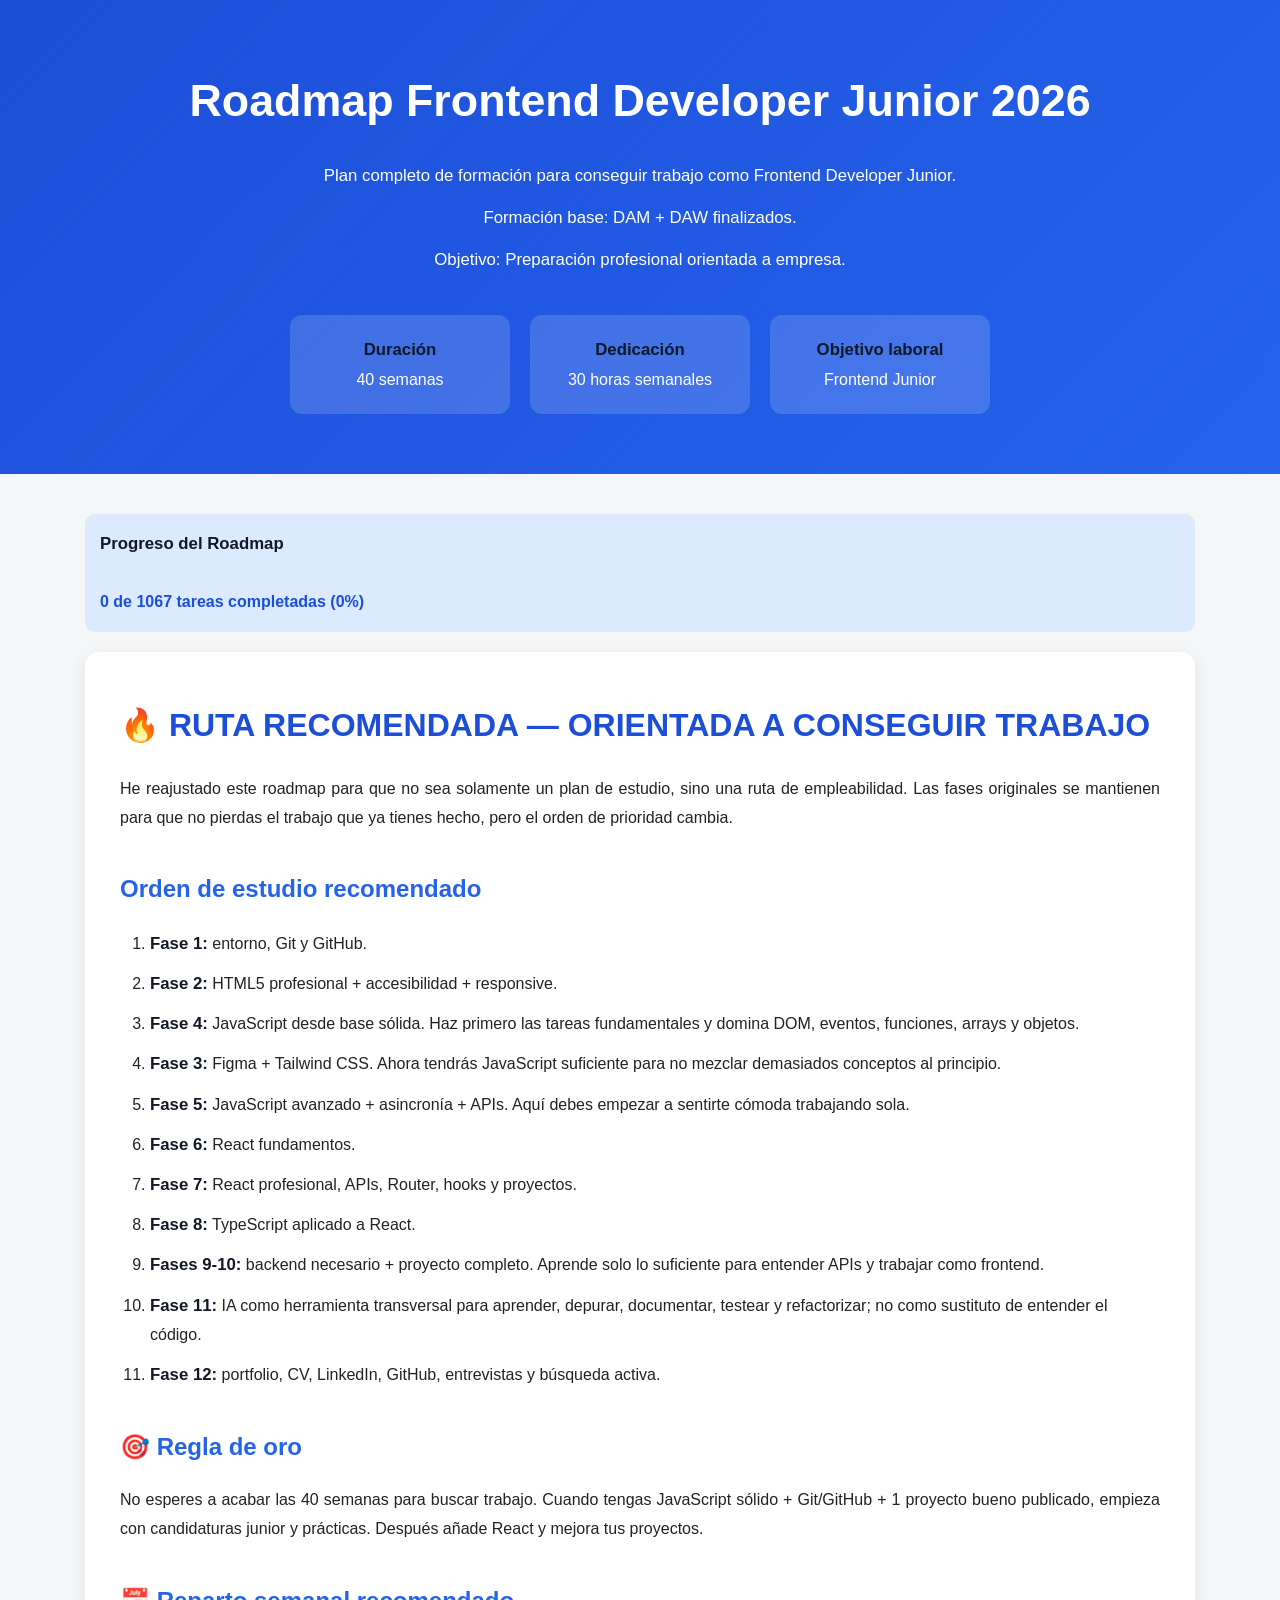
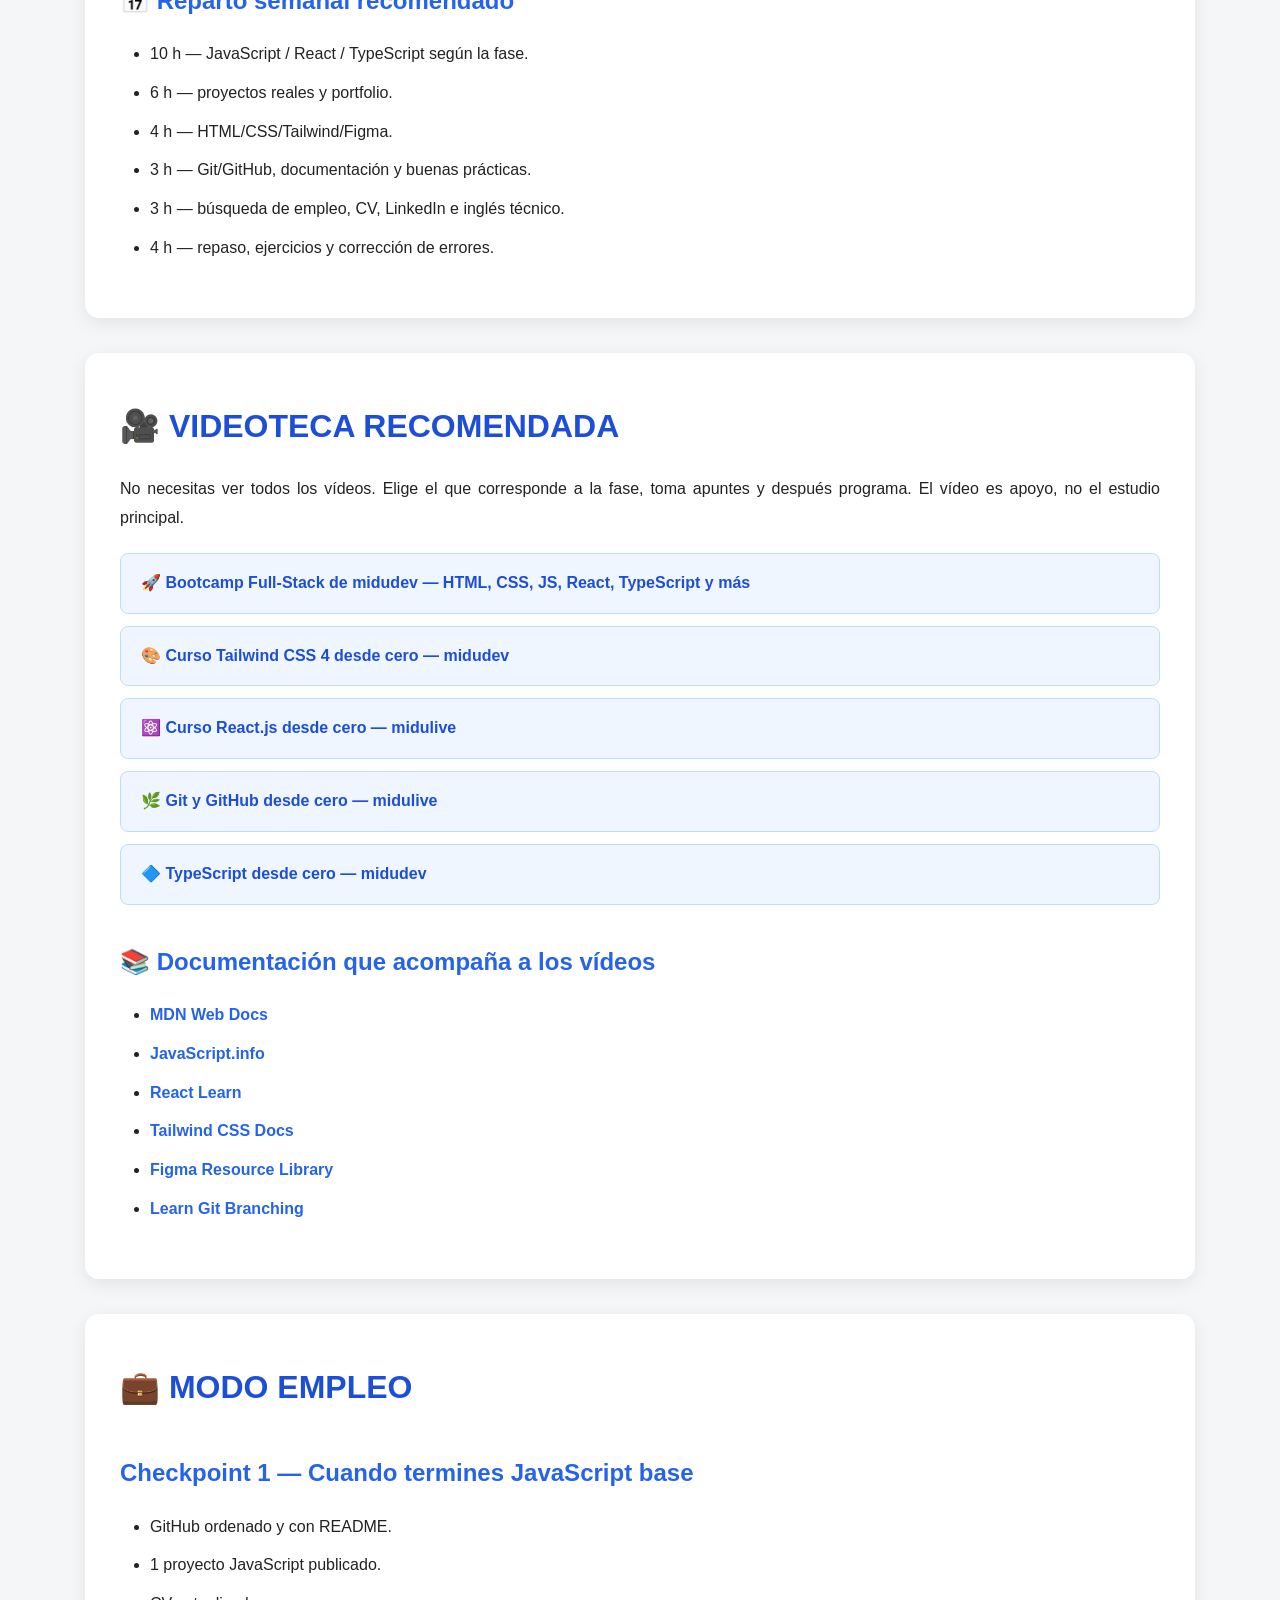
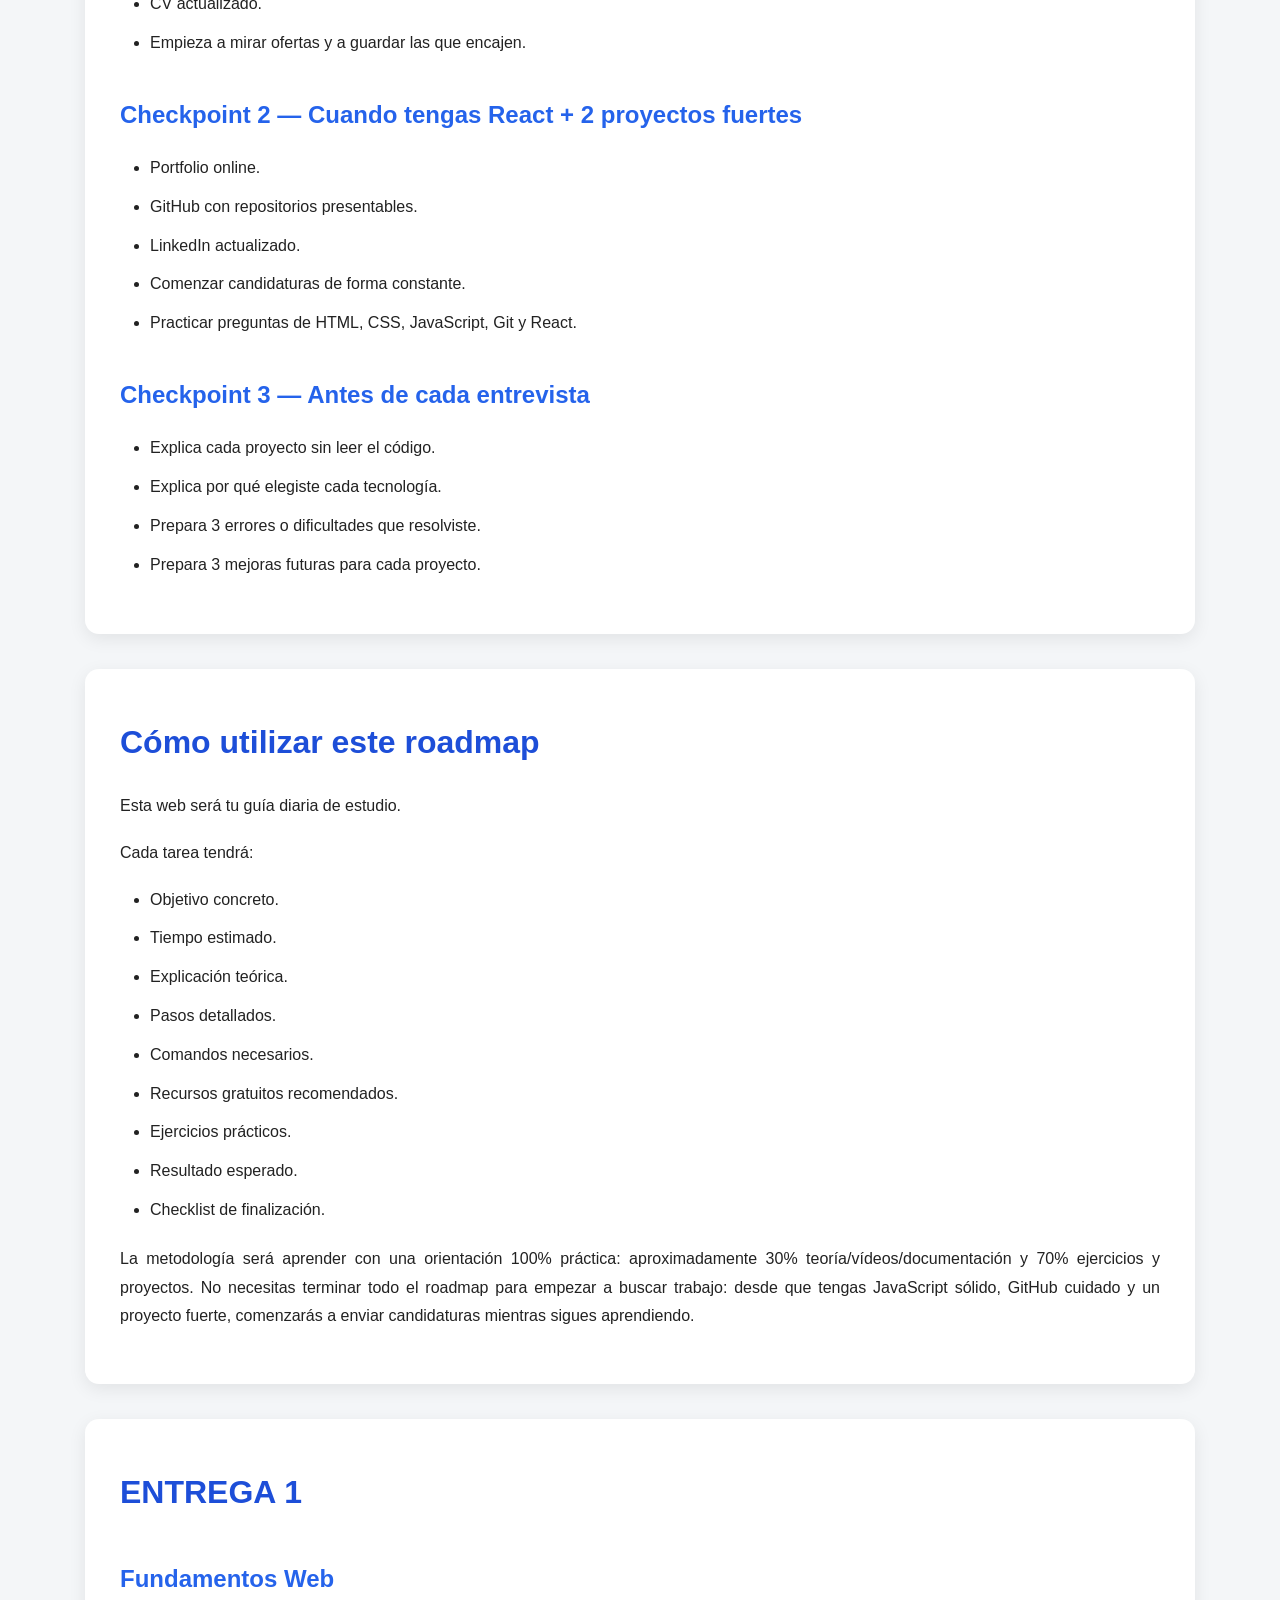
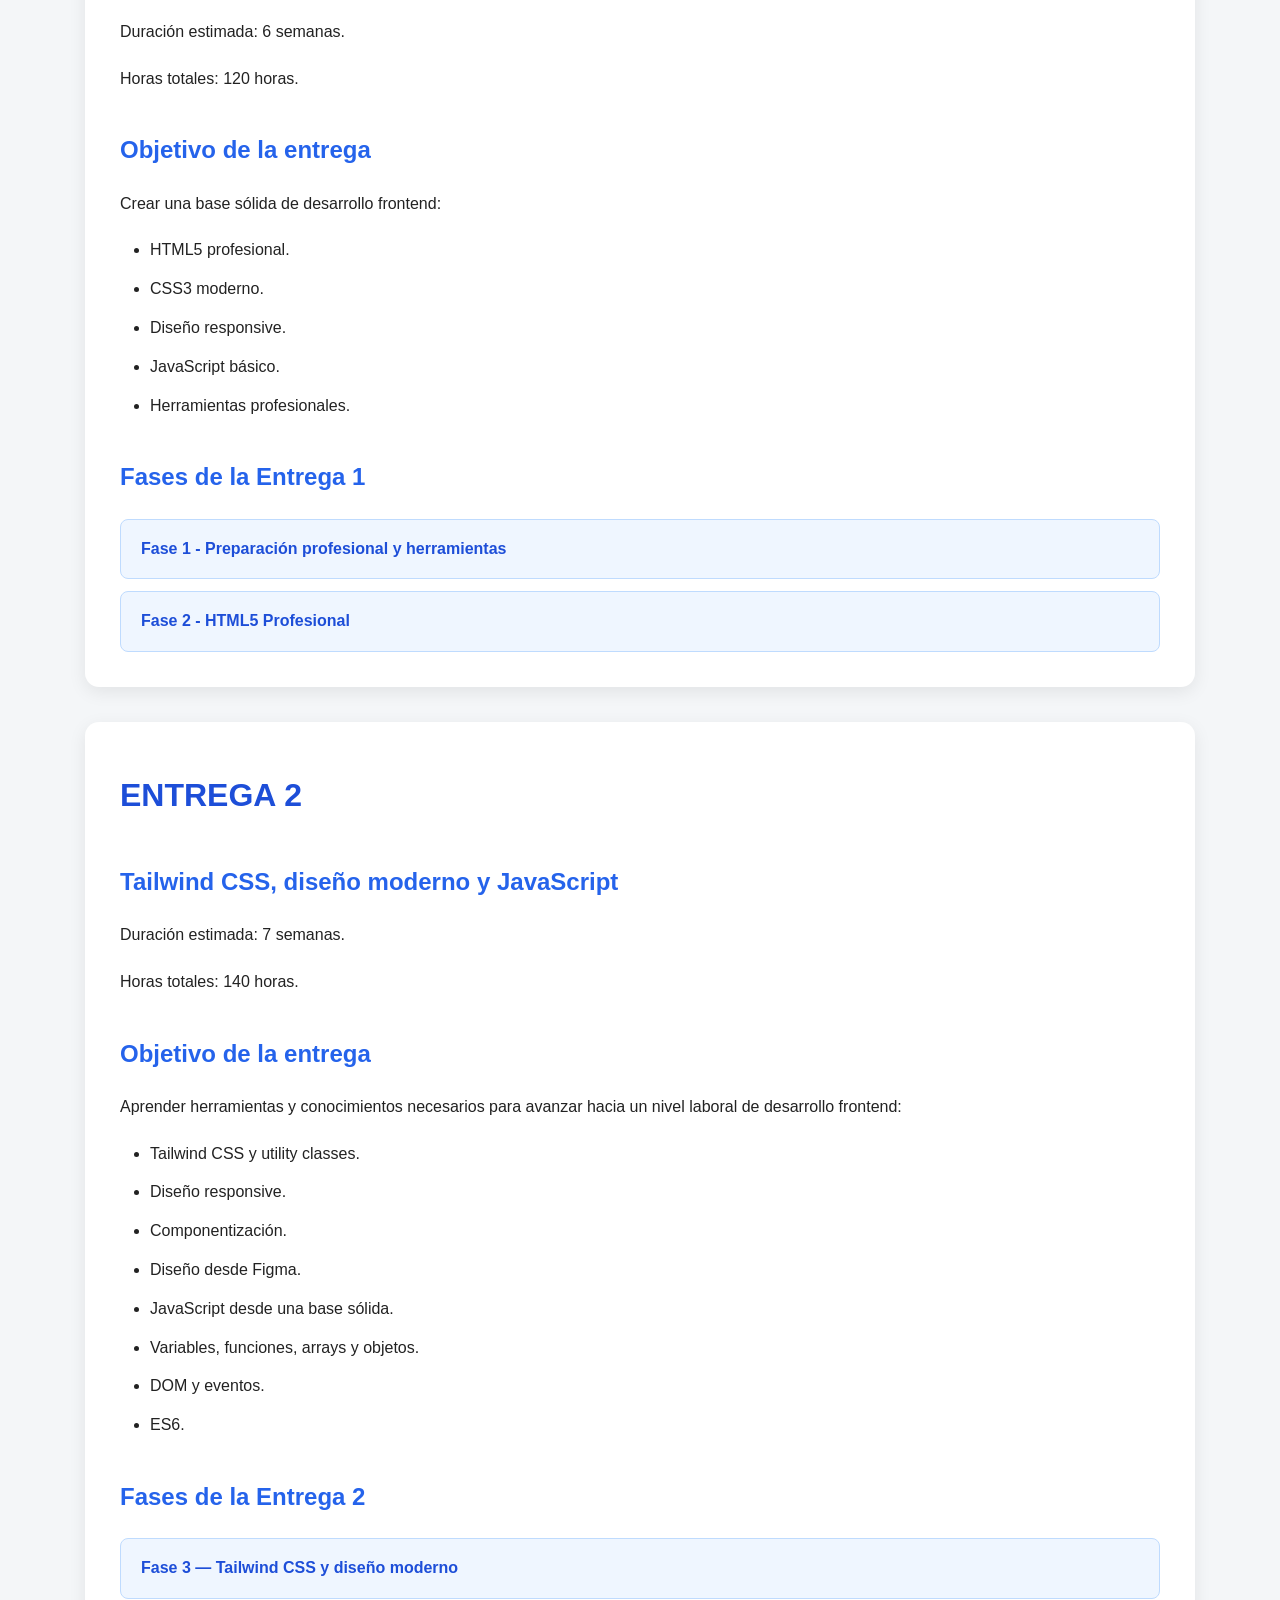
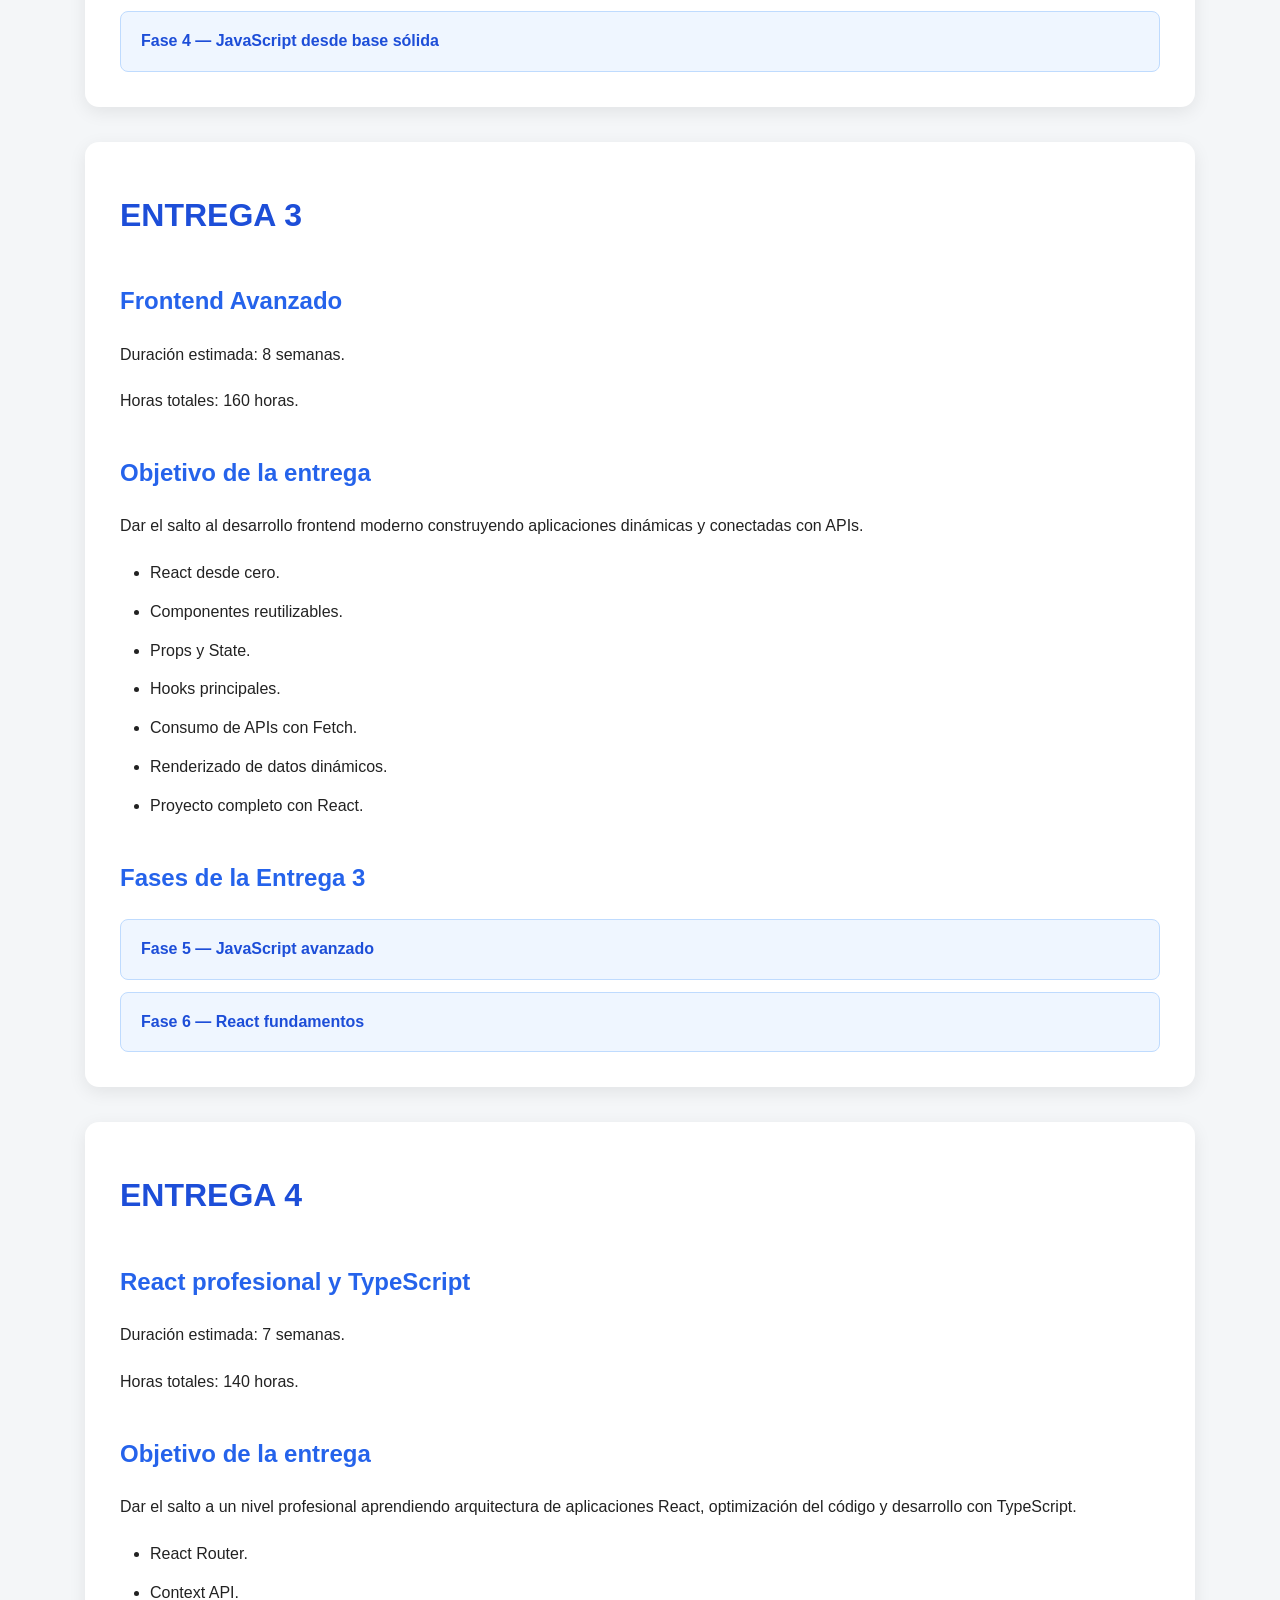
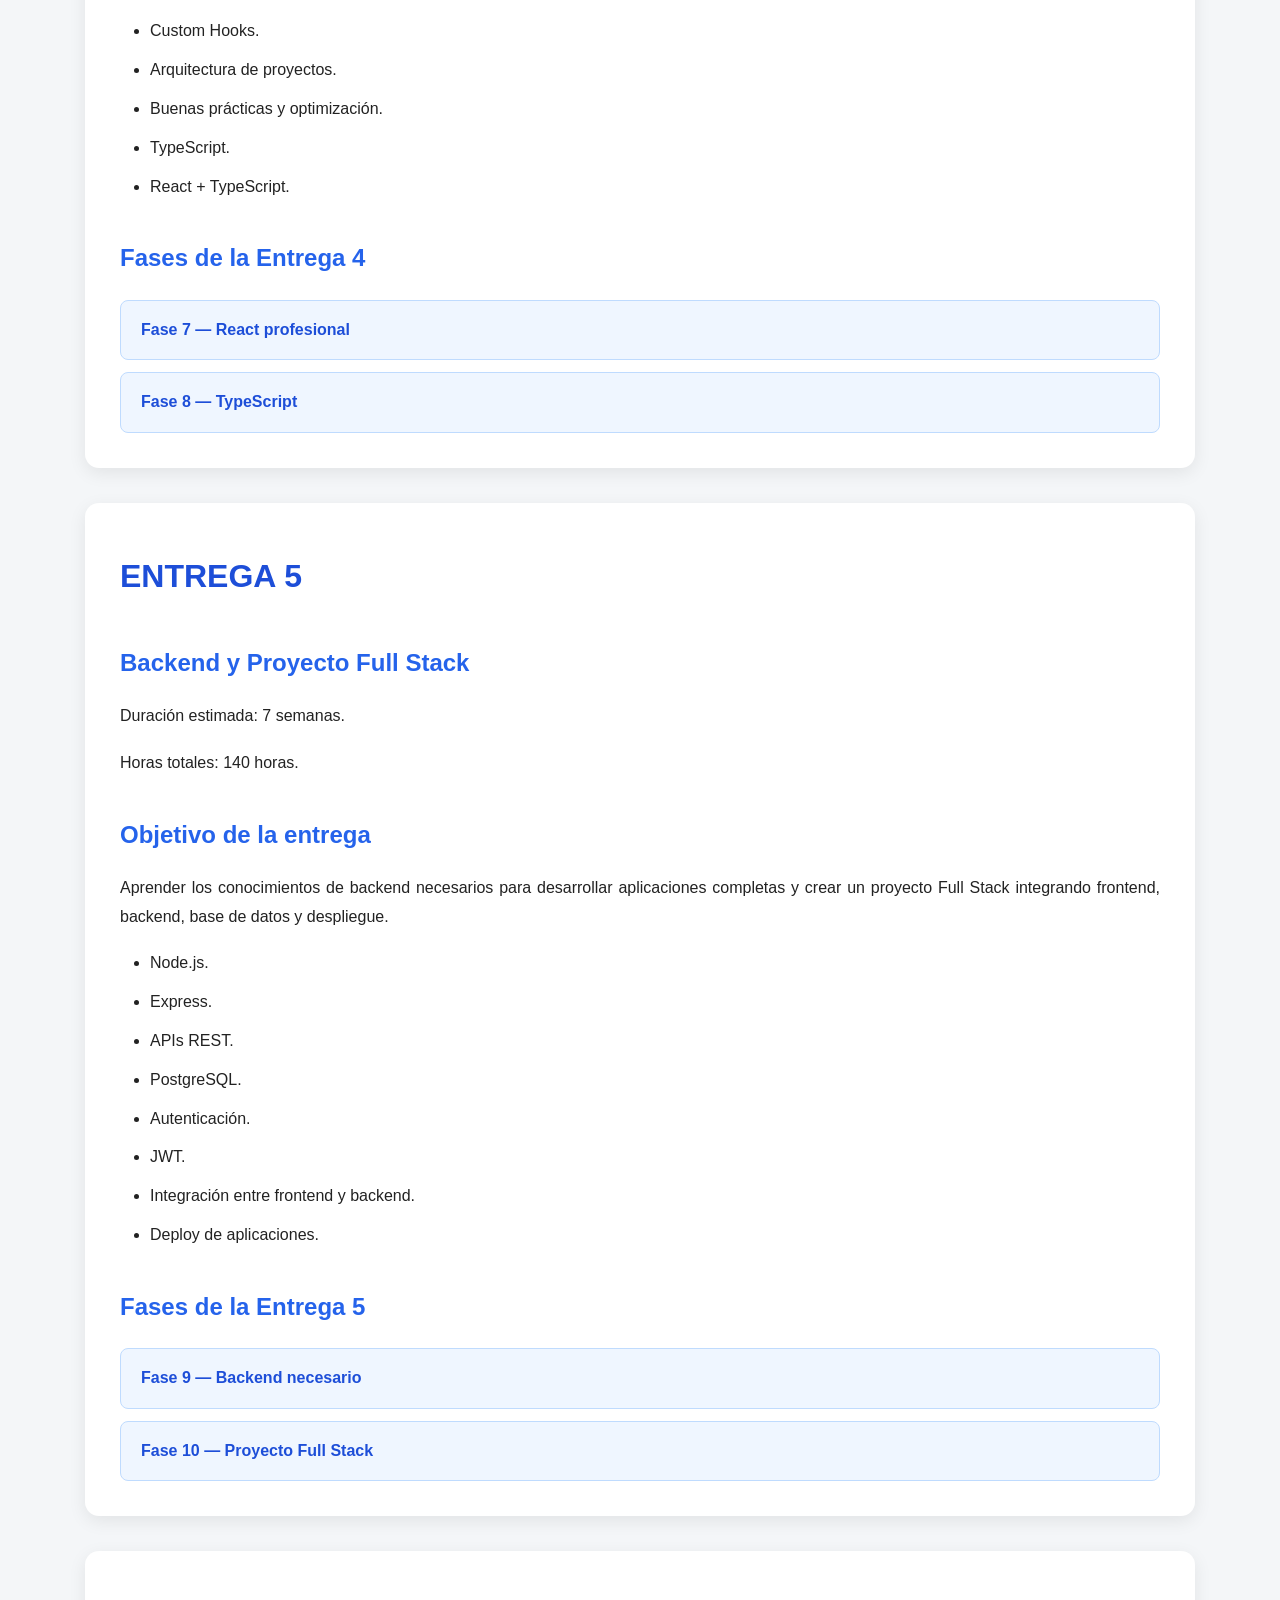
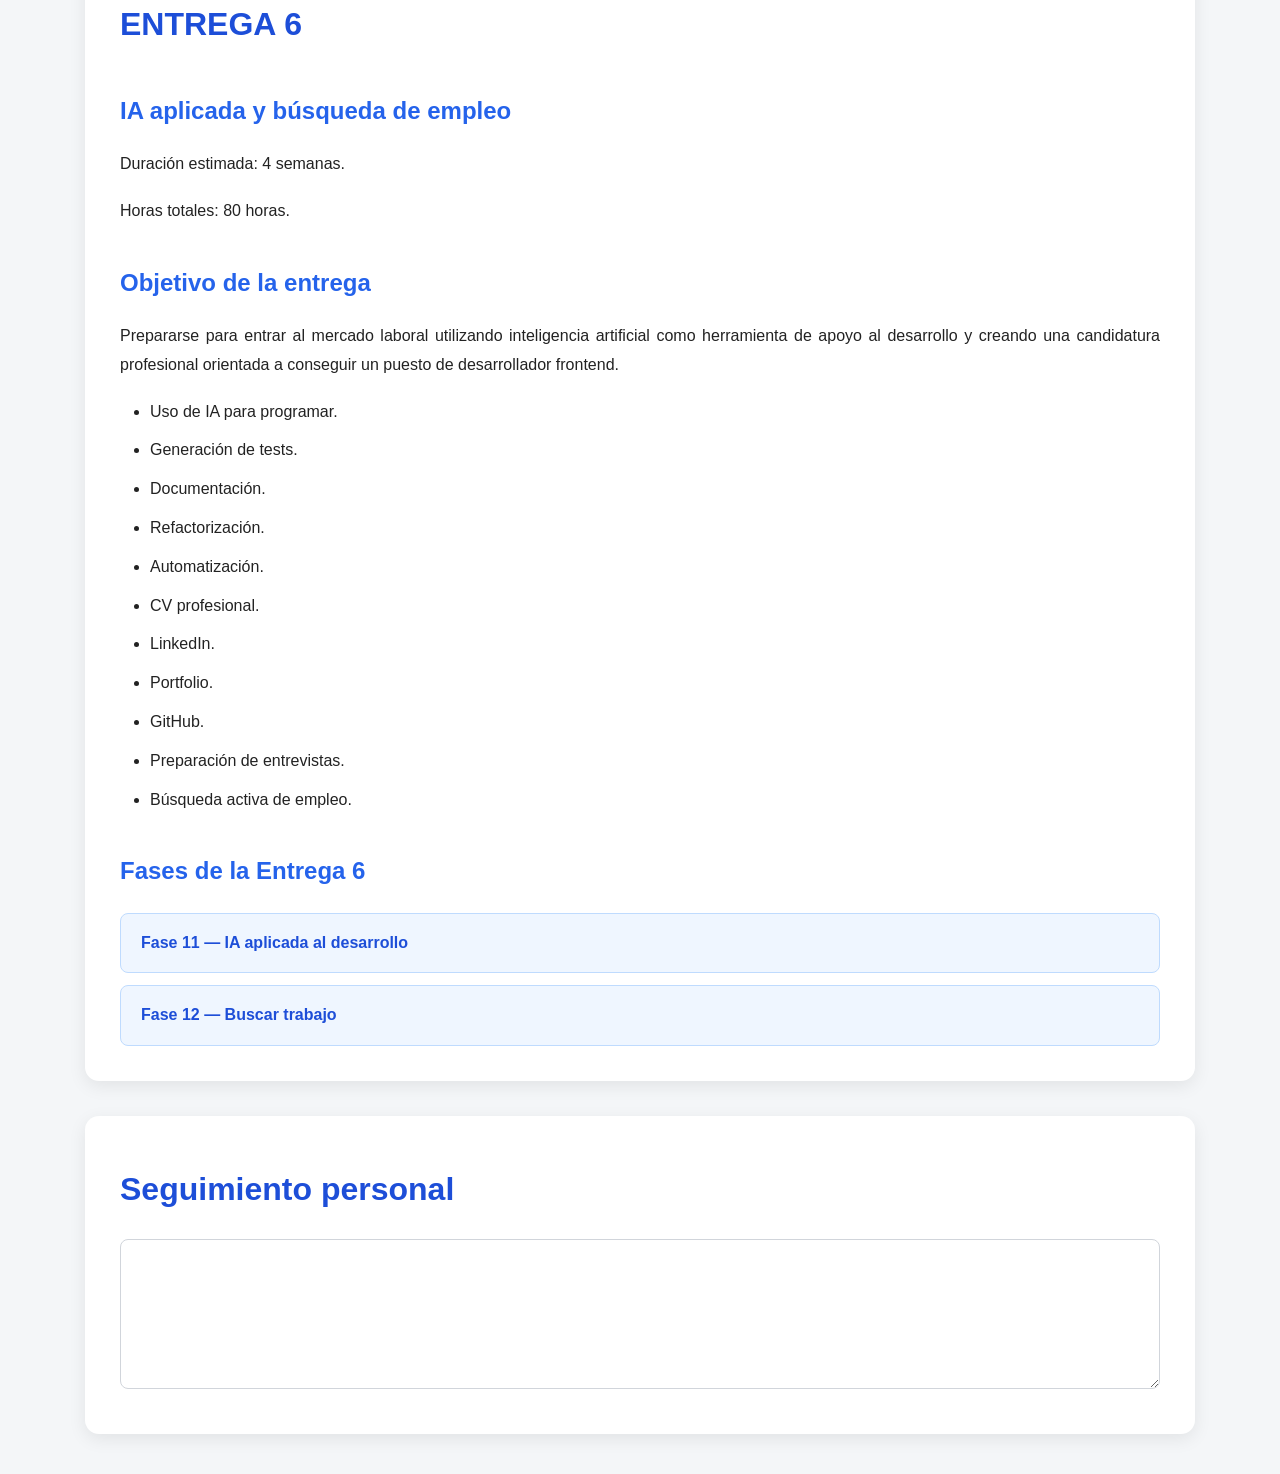
==== index-frontend.html @ 0d205ed5 "Primer commit" ====
<!DOCTYPE html>

    <html lang="es">


    <head>

        <meta charset="UTF-8">

        <meta name="viewport" content="width=device-width, initial-scale=1.0">

        <style></style>
        <title>
            Roadmap Frontend Developer Junior 2026
        </title>


        <link rel="stylesheet" href="css/style.css">


    </head>

    <body>

        <header class="hero">


            <h1>
                Roadmap Frontend Developer Junior 2026
            </h1>


            <p>
                Plan completo de formación para conseguir trabajo como Frontend Developer Junior.
            </p>


            <p>
                Formación base:
                DAM + DAW finalizados.
            </p>


            <p>
                Objetivo:
                Preparación profesional orientada a empresa.
            </p>


            <div class="info">

                <div>
                    <strong>
                        Duración
                    </strong>

                    <br>

                    40 semanas
                </div>


                <div>

                    <strong>
                        Dedicación
                    </strong>

                    <br>

                    30 horas semanales

                </div>


                <div>

                    <strong>
                        Objetivo laboral
                    </strong>

                    <br>

                    Frontend Junior

                </div>

            </div>

        </header>


        <main>


            <section class="card roadmap-prioridad">

                <h2>🔥 RUTA RECOMENDADA — ORIENTADA A CONSEGUIR TRABAJO</h2>

                <p>
                    He reajustado este roadmap para que no sea solamente un plan de estudio,
                    sino una ruta de empleabilidad. Las fases originales se mantienen para que
                    no pierdas el trabajo que ya tienes hecho, pero el orden de prioridad cambia.
                </p>

                <h3>Orden de estudio recomendado</h3>

                <ol>
                    <li><strong>Fase 1:</strong> entorno, Git y GitHub.</li>
                    <li><strong>Fase 2:</strong> HTML5 profesional + accesibilidad + responsive.</li>
                    <li><strong>Fase 4:</strong> JavaScript desde base sólida. Haz primero las tareas fundamentales y domina DOM, eventos, funciones, arrays y objetos.</li>
                    <li><strong>Fase 3:</strong> Figma + Tailwind CSS. Ahora tendrás JavaScript suficiente para no mezclar demasiados conceptos al principio.</li>
                    <li><strong>Fase 5:</strong> JavaScript avanzado + asincronía + APIs. Aquí debes empezar a sentirte cómoda trabajando sola.</li>
                    <li><strong>Fase 6:</strong> React fundamentos.</li>
                    <li><strong>Fase 7:</strong> React profesional, APIs, Router, hooks y proyectos.</li>
                    <li><strong>Fase 8:</strong> TypeScript aplicado a React.</li>
                    <li><strong>Fases 9-10:</strong> backend necesario + proyecto completo. Aprende solo lo suficiente para entender APIs y trabajar como frontend.</li>
                    <li><strong>Fase 11:</strong> IA como herramienta transversal para aprender, depurar, documentar, testear y refactorizar; no como sustituto de entender el código.</li>
                    <li><strong>Fase 12:</strong> portfolio, CV, LinkedIn, GitHub, entrevistas y búsqueda activa.</li>
                </ol>

                <h3>🎯 Regla de oro</h3>

                <p>
                    No esperes a acabar las 40 semanas para buscar trabajo. Cuando tengas
                    JavaScript sólido + Git/GitHub + 1 proyecto bueno publicado, empieza con
                    candidaturas junior y prácticas. Después añade React y mejora tus proyectos.
                </p>

                <h3>📅 Reparto semanal recomendado</h3>

                <ul>
                    <li>10 h — JavaScript / React / TypeScript según la fase.</li>
                    <li>6 h — proyectos reales y portfolio.</li>
                    <li>4 h — HTML/CSS/Tailwind/Figma.</li>
                    <li>3 h — Git/GitHub, documentación y buenas prácticas.</li>
                    <li>3 h — búsqueda de empleo, CV, LinkedIn e inglés técnico.</li>
                    <li>4 h — repaso, ejercicios y corrección de errores.</li>
                </ul>

            </section>


            <section class="card">

                <h2>🎥 VIDEOTECA RECOMENDADA</h2>

                <p>
                    No necesitas ver todos los vídeos. Elige el que corresponde a la fase,
                    toma apuntes y después programa. El vídeo es apoyo, no el estudio principal.
                </p>

                <div class="enlaces-fases">

                    <a href="https://www.youtube.com/watch?v=mXpWhmJXV0o" target="_blank" rel="noopener">
                        🚀 Bootcamp Full-Stack de midudev — HTML, CSS, JS, React, TypeScript y más
                    </a>

                    <a href="https://www.youtube.com/watch?v=R5EXap3vNDA" target="_blank" rel="noopener">
                        🎨 Curso Tailwind CSS 4 desde cero — midudev
                    </a>

                    <a href="https://www.youtube.com/watch?v=7iobxzd_2wY" target="_blank" rel="noopener">
                        ⚛️ Curso React.js desde cero — midulive
                    </a>

                    <a href="https://www.youtube.com/watch?v=niPExbK8lSw" target="_blank" rel="noopener">
                        🌿 Git y GitHub desde cero — midulive
                    </a>

                    <a href="https://www.youtube.com/live/AeV6EllTLmQ" target="_blank" rel="noopener">
                        🔷 TypeScript desde cero — midudev
                    </a>

                </div>

                <h3>📚 Documentación que acompaña a los vídeos</h3>

                <ul>
                    <li><a href="https://developer.mozilla.org/es/" target="_blank" rel="noopener">MDN Web Docs</a></li>
                    <li><a href="https://javascript.info/" target="_blank" rel="noopener">JavaScript.info</a></li>
                    <li><a href="https://react.dev/learn" target="_blank" rel="noopener">React Learn</a></li>
                    <li><a href="https://tailwindcss.com/docs" target="_blank" rel="noopener">Tailwind CSS Docs</a></li>
                    <li><a href="https://www.figma.com/resource-library/" target="_blank" rel="noopener">Figma Resource Library</a></li>
                    <li><a href="https://learngitbranching.js.org/" target="_blank" rel="noopener">Learn Git Branching</a></li>
                </ul>

            </section>


            <section class="card">

                <h2>💼 MODO EMPLEO</h2>

                <h3>Checkpoint 1 — Cuando termines JavaScript base</h3>
                <ul>
                    <li>GitHub ordenado y con README.</li>
                    <li>1 proyecto JavaScript publicado.</li>
                    <li>CV actualizado.</li>
                    <li>Empieza a mirar ofertas y a guardar las que encajen.</li>
                </ul>

                <h3>Checkpoint 2 — Cuando tengas React + 2 proyectos fuertes</h3>
                <ul>
                    <li>Portfolio online.</li>
                    <li>GitHub con repositorios presentables.</li>
                    <li>LinkedIn actualizado.</li>
                    <li>Comenzar candidaturas de forma constante.</li>
                    <li>Practicar preguntas de HTML, CSS, JavaScript, Git y React.</li>
                </ul>

                <h3>Checkpoint 3 — Antes de cada entrevista</h3>
                <ul>
                    <li>Explica cada proyecto sin leer el código.</li>
                    <li>Explica por qué elegiste cada tecnología.</li>
                    <li>Prepara 3 errores o dificultades que resolviste.</li>
                    <li>Prepara 3 mejoras futuras para cada proyecto.</li>
                </ul>

            </section>

            <section class="card">


                <h2>
                    Cómo utilizar este roadmap
                </h2>


                <p>
                    Esta web será tu guía diaria de estudio.
                </p>


                <p>
                    Cada tarea tendrá:
                </p>


                <ul>

                    <li>
                        Objetivo concreto.
                    </li>


                    <li>
                        Tiempo estimado.
                    </li>


                    <li>
                        Explicación teórica.
                    </li>


                    <li>
                        Pasos detallados.
                    </li>


                    <li>
                        Comandos necesarios.
                    </li>


                    <li>
                        Recursos gratuitos recomendados.
                    </li>


                    <li>
                        Ejercicios prácticos.
                    </li>


                    <li>
                        Resultado esperado.
                    </li>


                    <li>
                        Checklist de finalización.
                    </li>


                </ul>


                <p>
                    La metodología será aprender con una orientación 100% práctica: aproximadamente 30% teoría/vídeos/documentación y 70% ejercicios y proyectos. No necesitas terminar todo el roadmap para empezar a buscar trabajo: desde que tengas JavaScript sólido, GitHub cuidado y un proyecto fuerte, comenzarás a enviar candidaturas mientras sigues aprendiendo.
                </p>


            </section>


            <section class="card">


                <h2>
                    ENTREGA 1
                </h2>


                <h3>
                    Fundamentos Web
                </h3>


                <p>

                    Duración estimada:
                    6 semanas.

                </p>


                <p>

                    Horas totales:
                    120 horas.

                </p>


                <h3>
                    Objetivo de la entrega
                </h3>


                <p>

                    Crear una base sólida de desarrollo frontend:

                </p>


                <ul>

                    <li>
                    HTML5 profesional.
                    </li>


                    <li>
                    CSS3 moderno.
                    </li>


                    <li>
                    Diseño responsive.
                    </li>


                    <li>
                    JavaScript básico.
                    </li>


                    <li>
                    Herramientas profesionales.
                    </li>


                </ul>

                <h3>
                    Fases de la Entrega 1
                </h3>


                <div class="enlaces-fases">

                    <a href="#fase-1" onclick="mostrarFase('fase-1')">
                        Fase 1 - Preparación profesional y herramientas
                    </a>


                    <a href="#fase-2" onclick="mostrarFase('fase-2')">
                        Fase 2 - HTML5 Profesional
                    </a>

                </div>

            </section>


            <section class="card fase-oculta" id="fase-1">

                <a href="#" class="boton-volver" onclick="volverInicio(event)">
                    ← Volver a las entregas
                </a>

                <h2>
                    FASE 1 - Preparación del entorno
                </h2>


                <p>

                    Tiempo estimado:
                    Semana 1.

                </p>

                <h3>
                    Objetivo de la Fase 1
                </h3>


                <p>
                    Pasar de estudiante a desarrollador con un entorno de trabajo
                    profesional.
                </p>


                <p>
                   Aprender a utilizar correctamente las
                    herramientas fundamentales que forman parte del día a día de
                    un desarrollador frontend.
                </p>


                <ul>

                    <li>
                        Visual Studio Code.
                    </li>

                    <li>
                        Terminal.
                    </li>

                    <li>
                        Git.
                    </li>

                    <li>
                        GitHub.
                    </li>

                    <li>
                        Markdown.
                    </li>

                    <li>
                        Organización profesional de proyectos.
                    </li>

                    <li>
                        Buenas prácticas de desarrollo.
                    </li>

                </ul>

                <p>
                    Tener un entorno de desarrollo preparado y saber utilizar
                    Git y GitHub de forma profesional.
                </p>


                <div class="navegacion-fase">

                    <h3>
                        Tareas de la Fase 1
                    </h3>


                    <div class="enlaces-tareas">

                        <a href="#fase1-tarea1" onclick="mostrarTarea('fase1-tarea1')">
                            Tarea 1 - Instalar Visual Studio Code
                        </a>


                        <a href="#fase1-tarea2" onclick="mostrarTarea('fase1-tarea2')">
                            Tarea 2 - Instalar extensiones básicas de VS Code
                        </a>

                        <a href="#fase1-tarea3" onclick="mostrarTarea('fase1-tarea3')">
                            Tarea 3 - Configurar Visual Studio Code
                        </a>

                        <a href="#fase1-tarea4" onclick="mostrarTarea('fase1-tarea4')">
                            Tarea 4 - Introducción a Git
                        </a>

                        <a href="#fase1-tarea5" onclick="mostrarTarea('fase1-tarea5')">
                            Tarea 5 - GitHub: Crear y configurar un perfil profesional
                        </a>

                        <a href="#fase1-tarea6" onclick="mostrarTarea('fase1-tarea6')">
                            Tarea 6 - Aprender Markdown y crear un README profesional
                        </a>

                        <a href="#fase1-tarea7" onclick="mostrarTarea('fase1-tarea7')">
                            Tarea 7 - Organización profesional de proyectos
                        </a>

                        <a href="#fase1-tarea8" onclick="mostrarTarea('fase1-tarea8')">
                            Tarea 8 - Buenas prácticas de desarrollo
                        </a>

                        <a href="#fase1-tarea9" onclick="mostrarTarea('fase1-tarea9')">
                            Proyecto Final de la Fase 1
                        </a>

                    </div>

                </div>

            </section>


            <section class="card tarea-oculta" id="fase1-tarea1">

                <a href="#" class="boton-volver" onclick="volverFase(event, 'fase-1')">
                    ← Volver a la Fase 1
                </a>
                
                <h3>
                    Tarea 1 - Instalar Visual Studio Code
                </h3>


                <p>

                    Tiempo:
                    1 hora.

                </p>


                <p>

                    Objetivo:

                    Instalar el editor profesional que utilizaremos durante todo el roadmap.

                </p>



                <h4>
                  Pasos:
                </h4>


                <ol>

                    <li>
                        Abrir navegador.
                    </li>


                    <li>
                        Entrar en:
                        
                        <br>

                        https://code.visualstudio.com/

                    </li>


                    <li>
                        Descargar versión para macOS.
                    </li>


                    <li>
                        Abrir el archivo descargado.
                    </li>


                    <li>
                        Mover Visual Studio Code a la carpeta Aplicaciones.
                    </li>


                    <li>
                        Abrir Visual Studio Code.
                    </li>


                </ol>


                <h4>
                    Recursos recomendados
                </h4>

                <ul>

                    <li>Documentación oficial de Visual Studio Code.</li>

                    <li>Guía de introducción para nuevos usuarios.</li>

                    <li>Canal oficial de Visual Studio Code en YouTube.</li>

                </ul>

                <h4>
                    Ejercicio práctico
                </h4>

                <p>
                    Cierra Visual Studio Code y vuelve a abrirlo desde la carpeta Aplicaciones. Comprueba que el programa inicia correctamente y que puedes acceder a la pantalla principal sin errores.
                </p>

                <h4>
                    Errores habituales
                </h4>

                <ul>

                    <li>No mover Visual Studio Code a la carpeta Aplicaciones.</li>

                    <li>Eliminar el archivo descargado antes de completar la instalación.</li>

                    <li>Descargar una versión que no corresponde con el sistema operativo.</li>

                </ul>

                <h4>
                    Resultado esperado:
                </h4>

                <p>

                    Visual Studio Code instalado y funcionando.

                </p>


                <input type="checkbox">

                Tarea completada

            </section>




            <section class="card tarea-oculta" id="fase1-tarea2">

                <a href="#" class="boton-volver" onclick="volverFase(event, 'fase-1')">
                    ← Volver a la Fase 1
                </a>

                <h3>
                    Tarea 2 - Instalar extensiones básicas de VS Code
                </h3>


                <p>

                    Tiempo:
                    1 hora.

                </p>



                <p>

                    Objetivo:

                    Preparar el editor para trabajar como un desarrollador profesional.

                </p>

                <h4>
                    ¿Por qué son importantes las extensiones?
                </h4>

                <p>

                    Visual Studio Code puede utilizarse tal y como viene instalado, pero una de sus mayores ventajas es que permite añadir extensiones para incorporar nuevas funcionalidades. Estas herramientas ayudan a escribir código más rápido, reducir errores, mejorar la productividad y facilitar tareas repetitivas.

                </p>

                <p>

                    Durante este roadmap instalaremos únicamente las extensiones que realmente utilizaremos. Es preferible comenzar con pocas extensiones bien configuradas que instalar decenas de herramientas que nunca se utilizan.

                </p>

                <h4>
                    ¿Qué aprenderás en esta tarea?
                </h4>

                <ul>

                    <li>Qué es una extensión de Visual Studio Code.</li>

                    <li>Cómo acceder al Marketplace de extensiones.</li>

                    <li>Cómo buscar e instalar una extensión.</li>

                    <li>Cómo identificar la extensión oficial.</li>

                    <li>Cómo comprobar que una extensión se ha instalado correctamente.</li>

                </ul>

                <h4>
                    Extensión 1 - Prettier
                </h4>

                <p>

                    Función:

                    Formatea automáticamente el código.

                </p>

                <h4>
                    ¿Qué es Prettier?
                </h4>

                <p>

                    Prettier es una extensión de Visual Studio Code que organiza automáticamente el código fuente siguiendo un formato uniforme. Se encarga de aplicar la indentación correcta, eliminar espacios innecesarios y mantener una estructura limpia y fácil de leer.

                </p>

                <p>

                    Es una de las herramientas más utilizadas por desarrolladores y empresas, ya que permite que todos los miembros de un equipo escriban el código con el mismo formato sin preocuparse por la alineación o la indentación.

                </p>

                <h4>
                    ¿Para qué utilizaremos Prettier?
                </h4>

                <ul>

                    <li>Formatear automáticamente archivos HTML.</li>

                    <li>Mantener una indentación uniforme.</li>

                    <li>Organizar correctamente el código.</li>

                    <li>Mejorar la legibilidad de los archivos.</li>

                    <li>Acostumbrarnos a trabajar con herramientas profesionales.</li>

                </ul>

                <h4>
                    Instalación:
                </h4>

                <ol>

                    <li>
                        Abrir Visual Studio Code.
                    </li>

                    <li>
                        Abrir el apartado de extensiones pulsando:
                        <br>
                        CMD + SHIFT + X
                    </li>

                    <li>
                        También puedes acceder haciendo clic sobre el icono de Extensiones situado en la barra lateral izquierda.
                    </li>

                    <li>
                        En el cuadro de búsqueda escribir:
                        <br>
                        Prettier - Code formatter
                    </li>

                    <li>
                        Comprobar que el autor de la extensión es:
                        <br>
                        Prettier
                    </li>

                    <li>
                    Seleccionar la extensión oficial.
                    </li>

                    <li>
                        Pulsar el botón Install.
                    </li>

                    <li>
                        Esperar unos segundos hasta que finalice la instalación.
                    </li>

                    <li>
                        Comprobar que el botón Install cambia a Uninstall, indicando que la extensión ya está instalada.
                    </li>

                </ol>

                <h4>
                    ¿Qué ocurre después de instalar Prettier?
                </h4>

                <p>
                    Una vez instalada la extensión, Visual Studio Code ya es capaz de utilizar Prettier para dar formato al código. Sin embargo, todavía será necesario configurarlo como formateador predeterminado para que actúe automáticamente cada vez que guardemos un archivo.
                </p>

                <p>
                    Esta configuración la realizaremos en la siguiente tarea del roadmap.
                </p>

                <h4>
                    Comprobación
                </h4>

                <ol>

                    <li>
                        Crear un archivo HTML nuevo.
                    </li>

                    <li>
                        Escribir varias etiquetas HTML con una indentación incorrecta.
                    </li>

                    <li>
                        Guardar el archivo.
                    </li>

                    <li>
                        Comprobar que la extensión aparece instalada en el apartado de Extensiones.
                    </li>

                    <li>
                        Verificar que el botón Install ha cambiado por Uninstall o Disable.
                    </li>

                </ol>

                <h4>
                    Ejemplo
                </h4>

                <p>
                    Código escrito sin organizar:
                </p>

                <pre><code>
                    &lt;body&gt;
                    &lt;h1&gt;Mi página&lt;/h1&gt;
                    &lt;p&gt;Hola Mundo&lt;/p&gt;
                    &lt;/body&gt;
                </code></pre>

                <p>

                    Cuando configuremos Prettier como formateador predeterminado, el código quedará correctamente alineado y con una indentación uniforme.

                </p>

                <h4>
                    Errores habituales
                </h4>

                <ul>

                    <li>Instalar una extensión diferente con un nombre parecido.</li>

                    <li>No comprobar que el autor es <strong>Prettier</strong>.</li>

                    <li>Pensar que el código se formateará automáticamente nada más instalar la extensión.</li>

                    <li>Desinstalar Prettier porque aparentemente no hace nada, cuando todavía no ha sido configurado.</li>

                </ul>



                <h4>
                    Extensión 2 - Auto Rename Tag
                </h4>

                <p> Función: Cuando modificamos una etiqueta HTML cambia automáticamente su etiqueta pareja. </p>

                <h4>
                    Instalación:
                </h4>

                <ol>

                    <li>
                        Abrir Visual Studio Code.
                    </li>

                    <li>
                        Abrir el apartado de extensiones pulsando:
                        <br>
                        CMD + SHIFT + X
                    </li>

                    <li>
                        También puedes hacer clic sobre el icono de Extensiones situado en la barra lateral izquierda.
                    </li>

                    <li>
                        En el cuadro de búsqueda escribir:
                        <br>
                        Auto Rename Tag
                    </li>

                    <li>
                        Comprobar que el autor de la extensión es:
                        <br>
                        Jun Han
                    </li>

                    <li>
                        Seleccionar la extensión oficial.
                    </li>

                    <li>
                        Pulsar el botón Install.
                    </li>

                    <li>
                        Esperar unos segundos hasta que finalice la instalación.
                    </li>

                    <li>
                        Comprobar que el botón Install cambia a Uninstall, indicando que la extensión ya está instalada.
                    </li>

                </ol>

                <h4>
                    Comprobación
                </h4>

                <ol>

                    <li>
                        Crear un archivo HTML nuevo.
                    </li>

                    <li>
                        Escribir:
                    </li>

                </ol>

                <pre><code>&lt;div&gt;&lt;/div&gt;</code></pre>

                <ol start="3">

                    <li>
                        Cambiar la etiqueta de apertura <strong>div</strong> por <strong>section</strong>.
                    </li>

                    <li>
                        Verificar que la etiqueta de cierre cambia automáticamente a <strong>&lt;/section&gt;</strong>.
                    </li>

                </ol>


                <h4>
                    Ejemplo práctico
                </h4>

                <p>

                    Si cambias:

                </p>

                <pre><code>&lt;div&gt;Contenido&lt;/div&gt;</code></pre>

                <p>

                    por:

                </p>

                <pre><code>&lt;section&gt;Contenido&lt;/section&gt;</code></pre>

                <p>
                    La extensión modificará automáticamente la etiqueta de cierre sin que tengas que escribirla de nuevo.
                </p>


                <h4>
                    Extensión 3 - Live Server
                </h4>


                <p>
                    Función:

                    Permite ejecutar páginas web automáticamente durante desarrollo.
                </p>


                <p>
                    En este proyecto inicialmente utilizaremos apertura directa mediante index.html.
                </p>


                <h4>
                    Instalación:
                </h4>

                <ol>

                    <li>
                        Abrir Visual Studio Code.
                    </li>

                    <li>
                        Pulsar:
                        <br>
                        CMD + SHIFT + X
                    </li>

                    <li>
                        Buscar:
                        <br>
                        Live Server
                    </li>

                    <li>
                        Seleccionar la extensión desarrollada por <strong>Ritwick Dey</strong>.
                    </li>

                    <li>
                        Pulsar Install.
                    </li>

                    <li>
                        Esperar a que finalice la instalación.
                    </li>

                    <li>
                        Reiniciar Visual Studio Code si la extensión lo solicita.
                    </li>

                </ol>

                <h4>
                    Comprobación
                </h4>

                <ol>

                    <li>
                        Abrir cualquier proyecto con un archivo <strong>index.html</strong>.
                    </li>

                    <li>
                        Hacer clic con el botón derecho sobre el archivo.
                    </li>

                    <li>
                        Comprobar que aparece la opción:
                        <br>
                        <strong>Open with Live Server</strong>.
                    </li>

                    <li>
                        No es necesario utilizarla todavía; simplemente verifica que está disponible.
                    </li>

                </ol>



                <input type="checkbox">

                Extensiones instaladas

            </section>


            <section class="card tarea-oculta" id="fase1-tarea3">

                <a href="#" class="boton-volver" onclick="volverFase(event, 'fase-1')">
                    ← Volver a la Fase 1
                </a>

                <h3>
                Tarea 3 - Configurar Visual Studio Code
                </h3>

                <p>

                Tiempo:
                1 hora.

                </p>

                <p>

                Objetivo:

                Configurar Visual Studio Code para trabajar de forma más cómoda y profesional durante todo el roadmap.

                </p>

                <h4>
                ¿Por qué es importante esta configuración?
                </h4>

                <p>

                Visual Studio Code funciona correctamente nada más instalarlo, pero una pequeña configuración inicial hará que el editor sea mucho más cómodo de utilizar. Configurar correctamente el editor desde el principio nos permitirá escribir código más rápido, evitar errores y mantener una forma de trabajo profesional durante todo el roadmap.

                </p>

                <h4>
                ¿Qué aprenderás en esta tarea?
                </h4>

                <ul>

                <li>Configurar Prettier como formateador predeterminado.</li>

                <li>Activar el formateo automático al guardar archivos.</li>

                <li>Comprobar que la configuración funciona correctamente.</li>

                <li>Conocer las opciones básicas de configuración de Visual Studio Code.</li>

                </ul>

                <h4>
                Paso 1 - Abrir la configuración
                </h4>

                <ol>

                <li>
                Abrir Visual Studio Code.
                </li>

                <li>
                Pulsar la combinación de teclas:
                <br>
                CMD + ,
                </li>

                <li>
                Se abrirá la ventana de configuración del editor.
                </li>

                </ol>

                <h4>
                Paso 2 - Configurar Prettier como formateador predeterminado
                </h4>

                <ol>

                <li>
                En el cuadro de búsqueda escribir:
                <br>
                Default Formatter
                </li>

                <li>
                Buscar la opción llamada:
                <br>
                Editor: Default Formatter
                </li>

                <li>
                Seleccionar:
                <br>
                Prettier - Code formatter
                </li>

                <li>
                Comprobar que Prettier aparece como formateador predeterminado.
                </li>

                </ol>

                <h4>
                Paso 3 - Activar el formateo automático
                </h4>

                <ol>

                <li>
                En el buscador de configuración escribir:
                <br>
                Format On Save
                </li>

                <li>
                Activar la opción:
                <br>
                Editor: Format On Save
                </li>

                <li>
                Comprobar que la casilla queda marcada.
                </li>

                </ol>

                <h4>
                Paso 4 - Comprobar que funciona correctamente
                </h4>

                <ol>

                <li>
                Abrir cualquier archivo HTML.
                </li>

                <li>
                Escribir varias etiquetas con una indentación incorrecta.
                </li>

                <li>
                Guardar el archivo pulsando:
                <br>
                CMD + S
                </li>

                <li>
                Comprobar que el código se reorganiza automáticamente.
                </li>

                </ol>

                <h4>
                Configuración realizada
                </h4>

                <ul>

                <li>Prettier instalado.</li>

                <li>Prettier configurado como formateador predeterminado.</li>

                <li>Format On Save activado.</li>

                <li>Visual Studio Code preparado para comenzar a desarrollar proyectos.</li>

                </ul>

                <h4>
                Resultado esperado
                </h4>

                <p>

                Cada vez que guardes un archivo, Visual Studio Code organizará automáticamente el código utilizando Prettier.

                </p>

                <h4>
                Errores habituales
                </h4>

                <ul>

                <li>No seleccionar Prettier como formateador predeterminado.</li>

                <li>Olvidar activar la opción Format On Save.</li>

                <li>Pensar que Prettier no funciona cuando realmente no está configurado.</li>

                <li>Guardar el archivo sin haber activado el formateo automático.</li>

                </ul>

                <input type="checkbox">

                Configuración completada

            </section>


            <section class="card tarea-oculta" id="fase1-tarea4">

                <a href="#" class="boton-volver" onclick="volverFase(event, 'fase-1')">
                    ← Volver a la Fase 1
                </a>

                <h3>
                Tarea 4 - Introducción a Git
                </h3>

                <p>

                Tiempo:
                3 horas.

                </p>

                <p>

                Objetivo:

                Instalar y configurar Git correctamente para comenzar a controlar versiones de los proyectos, comprender cómo funciona y preparar el entorno de trabajo que utilizaremos durante todo el roadmap.

                </p>

                <h4>
                ¿Qué es Git?
                </h4>

                <p>

                Git es un sistema de control de versiones distribuido creado por Linus Torvalds en 2005. Su principal función es registrar todos los cambios realizados en un proyecto para poder volver a versiones anteriores, trabajar de forma segura y colaborar con otros desarrolladores.

                </p>

                <p>

                Actualmente Git es el sistema de control de versiones más utilizado del mundo y forma parte del flujo de trabajo de prácticamente cualquier empresa de desarrollo de software.

                </p>

                <h4>
                ¿Por qué aprender Git?
                </h4>

                <ul>

                <li>Guardar el historial completo de un proyecto.</li>

                <li>Recuperar versiones anteriores del código.</li>

                <li>Trabajar de forma organizada.</li>

                <li>Preparar proyectos para GitHub.</li>

                <li>Aprender una herramienta imprescindible para cualquier desarrollador.</li>

                </ul>

                <h4>
                ¿Qué aprenderás en esta tarea?
                </h4>

                <ul>

                <li>Comprobar si Git está instalado.</li>

                <li>Instalar Git si fuera necesario.</li>

                <li>Conocer la versión instalada.</li>

                <li>Configurar el nombre de usuario.</li>

                <li>Configurar el correo electrónico.</li>

                <li>Consultar la configuración actual.</li>

                <li>Comprender qué información almacena Git.</li>

                </ul>

                <h4>
                Paso 1 - Abrir la Terminal
                </h4>

                <ol>

                <li>
                Abrir Spotlight pulsando <strong>CMD + Espacio</strong>.
                </li>

                <li>
                Escribir <strong>Terminal</strong>.
                </li>

                <li>
                Pulsar la tecla <strong>Enter</strong>.
                </li>

                <li>
                Esperar a que aparezca la ventana de la Terminal.
                </li>

                </ol>

                <h4>
                Paso 2 - Comprobar si Git está instalado
                </h4>

                <p>

                Escribe el siguiente comando:

                </p>

                <pre><code>git --version</code></pre>

                <p>

                Pulsa la tecla <strong>Enter</strong>.

                </p>

                <p>

                Si Git está instalado aparecerá un resultado parecido a:

                </p>

                <pre><code>git version 2.50.1</code></pre>

                <p>

                Si aparece un número de versión significa que Git ya está instalado correctamente.

                </p>

                <p>

                Si Git no está instalado, macOS mostrará un mensaje indicando que debe instalar las herramientas de desarrollo. Sigue las instrucciones que aparezcan en pantalla y, una vez finalice la instalación, vuelve a ejecutar el comando anterior.

                </p>

                <h4>
                Paso 3 - Configurar el nombre de usuario
                </h4>

                <p>

                Git guarda el nombre del autor en cada commit que realizamos.

                </p>

                <p>

                Ejecuta el siguiente comando sustituyendo el ejemplo por tu nombre:

                </p>

                <pre><code>git config --global user.name "Tu Nombre"</code></pre>

                <p>

                Ejemplo:

                </p>

                <pre><code>git config --global user.name "Lorena"</code></pre>

                <h4>
                Paso 4 - Configurar el correo electrónico
                </h4>

                <p>

                Git también registra el correo electrónico del autor de cada cambio.

                </p>

                <p>

                Ejecuta el siguiente comando sustituyendo el ejemplo por tu correo:

                </p>

                <pre><code>git config --global user.email "correo@ejemplo.com"</code></pre>

                <h4>
                Paso 5 - Comprobar la configuración
                </h4>

                <p>

                Ejecuta el siguiente comando:

                </p>

                <pre><code>git config --list</code></pre>

                <p>

                Entre los resultados deberán aparecer los siguientes datos:

                </p>

                <pre><code>user.name=Tu Nombre
                user.email=tu_correo@ejemplo.com</code></pre>

                <h4>
                Paso 6 - Conocer los comandos básicos de Git
                </h4>

                <p>

                A continuación se muestran algunos de los comandos más utilizados en Git. Durante las próximas tareas aprenderás a utilizarlos en profundidad.

                </p>

                <table>

                <tr>

                <th>Comando</th>

                <th>Descripción</th>

                </tr>

                <tr>

                <td><strong>git --version</strong></td>

                <td>Muestra la versión instalada de Git.</td>

                </tr>

                <tr>

                <td><strong>git config --list</strong></td>

                <td>Muestra la configuración actual.</td>

                </tr>

                <tr>

                <td><strong>git init</strong></td>

                <td>Crea un nuevo repositorio Git.</td>

                </tr>

                <tr>

                <td><strong>git status</strong></td>

                <td>Muestra el estado del proyecto.</td>

                </tr>

                <tr>

                <td><strong>git add .</strong></td>

                <td>Prepara todos los cambios para el siguiente commit.</td>

                </tr>

                <tr>

                <td><strong>git commit -m "mensaje"</strong></td>

                <td>Guarda una nueva versión del proyecto.</td>

                </tr>

                <tr>

                <td><strong>git log</strong></td>

                <td>Muestra el historial de commits.</td>

                </tr>

                </table>

                <h4>
                Buenas prácticas
                </h4>

                <ul>

                <li>Utilizar siempre el mismo nombre de usuario.</li>

                <li>Configurar un correo electrónico que utilices habitualmente.</li>

                <li>No modificar la configuración global sin conocer su función.</li>

                <li>Comprobar la configuración antes de comenzar un nuevo proyecto.</li>

                </ul>

                <h4>
                Resultado esperado
                </h4>

                <p>

                Git está instalado y configurado correctamente. Además, conoces los comandos básicos que utilizarás durante todo el roadmap y tienes el entorno preparado para comenzar a trabajar con repositorios.

                </p>

                <h4>
                Errores habituales
                </h4>

                <ul>

                <li>Escribir incorrectamente los comandos.</li>

                <li>Olvidar utilizar la opción <strong>--global</strong>.</li>

                <li>Introducir un correo electrónico equivocado.</li>

                <li>No comprobar la configuración mediante <strong>git config --list</strong>.</li>

                <li>Pensar que Git y GitHub son la misma herramienta.</li>

                </ul>

                <input type="checkbox">

                Git instalado y configurado correctamente

            </section>


            <section class="card tarea-oculta" id="fase1-tarea5">

                <a href="#" class="boton-volver" onclick="volverFase(event, 'fase-1')">
                    ← Volver a la Fase 1
                </a>

                <h3>
                Tarea 5 - GitHub: Crear y configurar un perfil profesional
                </h3>

                <p>

                Tiempo:
                4 horas.

                </p>

                <p>

                Objetivo:

                Crear una cuenta profesional de GitHub, configurar correctamente el perfil y publicar el primer proyecto utilizando Git.

                </p>

                <h4>
                ¿Qué es GitHub?
                </h4>

                <p>

                GitHub es una plataforma online que permite almacenar repositorios Git en la nube. Gracias a GitHub podremos guardar nuestros proyectos, compartirlos con otros desarrolladores y crear un portfolio profesional que podrán consultar empresas y reclutadores.

                </p>

                <h4>
                ¿Qué aprenderás en esta tarea?
                </h4>

                <ul>

                <li>Crear o revisar una cuenta de GitHub.</li>

                <li>Configurar correctamente el perfil.</li>

                <li>Añadir una fotografía profesional.</li>

                <li>Escribir una biografía.</li>

                <li>Crear el README del perfil.</li>

                <li>Crear el primer repositorio remoto.</li>

                <li>Subir un proyecto utilizando Git.</li>

                </ul>

                <h4>
                Paso 1 - Crear o revisar la cuenta de GitHub
                </h4>

                <ol>

                <li>
                Abrir el navegador.
                </li>

                <li>
                Acceder a:
                </li>

                </ol>

                <pre><code>https://github.com</code></pre>

                <ol start="3">

                <li>
                Si todavía no tienes cuenta, pulsa <strong>Sign up</strong> y completa el registro.
                </li>

                <li>
                Si ya tienes cuenta, inicia sesión con tu usuario y contraseña.
                </li>

                <li>
                Comprueba que puedes acceder correctamente a la página principal de GitHub.
                </li>

                </ol>

                <h4>
                Paso 2 - Configurar el perfil
                </h4>

                <ol>

                <li>
                Pulsa sobre tu fotografía de perfil situada en la esquina superior derecha.
                </li>

                <li>
                Selecciona <strong>Your profile</strong>.
                </li>

                <li>
                Pulsa el botón <strong>Edit profile</strong>.
                </li>

                <li>
                Revisa toda la información disponible para editar tu perfil.
                </li>

                </ol>

                <h4>
                Paso 3 - Añadir una fotografía profesional
                </h4>

                <p>

                La fotografía de perfil es una de las primeras cosas que verá cualquier persona que visite tu GitHub.

                </p>

                <ol>

                <li>
                Pulsa sobre la imagen de perfil.
                </li>

                <li>
                Selecciona una fotografía reciente y de buena calidad.
                </li>

                <li>
                Evita fotografías borrosas, con filtros excesivos o recortadas de otras imágenes.
                </li>

                <li>
                Guarda los cambios.
                </li>

                </ol>

                <h4>
                Paso 4 - Escribir una biografía
                </h4>

                <p>

                La biografía debe ser breve y describir tu perfil profesional.

                </p>

                <p>

                Incluye información como:

                </p>

                <ul>

                <li>Que eres desarrolladora Frontend en formación.</li>

                <li>Que has finalizado DAM y DAW.</li>

                <li>Que estás construyendo un portfolio profesional.</li>

                <li>Las tecnologías que estás aprendiendo.</li>

                </ul>

                <p>

                Una vez escrita la biografía, guarda los cambios.

                </p>

                <h4>
                Paso 5 - Crear el README del perfil
                </h4>

                <p>

                GitHub permite mostrar un archivo README personalizado en la página principal del perfil.

                </p>

                <ol>

                <li>
                Pulsa el botón <strong>New</strong>.
                </li>

                <li>
                Introduce exactamente el mismo nombre que tu usuario de GitHub.
                </li>

                <li>
                Selecciona la opción <strong>Public</strong>.
                </li>

                <li>
                Marca la casilla <strong>Add a README file</strong>.
                </li>

                <li>
                Pulsa <strong>Create repository</strong>.
                </li>

                </ol>

                <p>

                GitHub detectará automáticamente que el nombre del repositorio coincide con el nombre de usuario y mostrará ese README como presentación de tu perfil.

                </p>

                <h4>
                Paso 6 - Crear el primer repositorio remoto
                </h4>

                <ol>

                <li>
                Pulsa nuevamente el botón <strong>New</strong>.
                </li>

                <li>
                Escribe el nombre del repositorio:
                </li>

                </ol>

                <pre><code>portfolio-frontend-2026</code></pre>

                <ol start="3">

                <li>
                Añade una descripción del proyecto.
                </li>

                <li>
                Selecciona la opción <strong>Public</strong>.
                </li>

                <li>
                Marca <strong>Add a README file</strong>.
                </li>

                <li>
                Pulsa <strong>Create repository</strong>.
                </li>

                </ol>

                <h4>
                Paso 7 - Subir un proyecto desde Git
                </h4>

                <p>

                Una vez creado el repositorio remoto, conecta tu proyecto local utilizando la Terminal.

                </p>

                <p>

                Accede a la carpeta del proyecto:

                </p>

                <pre><code>cd portfolio-frontend-2026</code></pre>

                <p>

                Comprueba el estado del proyecto:

                </p>

                <pre><code>git status</code></pre>

                <p>

                Añade todos los archivos:

                </p>

                <pre><code>git add .</code></pre>

                <p>

                Crea el primer commit:

                </p>

                <pre><code>git commit -m "Primer commit"</code></pre>

                <p>

                Conecta el proyecto local con GitHub:

                </p>

                <pre><code>git remote add origin https://github.com/TU-USUARIO/portfolio-frontend-2026.git</code></pre>

                <p>

                Configura la rama principal:

                </p>

                <pre><code>git branch -M main</code></pre>

                <p>

                Publica el proyecto:

                </p>

                <pre><code>git push -u origin main</code></pre>

                <p>

                Accede de nuevo al repositorio desde el navegador y comprueba que todos los archivos aparecen correctamente.

                </p>

                <h4>
                Checklist
                </h4>

                <ul>

                <li> Cuenta de GitHub creada o revisada.</li>

                <li> Perfil configurado correctamente.</li>

                <li> Fotografía profesional añadida.</li>

                <li> Biografía completada.</li>

                <li> README del perfil creado.</li>

                <li> Primer repositorio remoto creado.</li>

                <li> Proyecto publicado desde Git.</li>

                </ul>

                <input type="checkbox">

                Tarea completada

            </section>


            <section class="card tarea-oculta" id="fase1-tarea6">

                <a href="#" class="boton-volver" onclick="volverFase(event, 'fase-1')">
                    ← Volver a la Fase 1
                </a>

                <h3>
                Tarea 6 - Aprender Markdown y crear un README profesional
                </h3>

                <p>

                Tiempo:
                4 horas.

                </p>

                <p>

                Objetivo:

                Aprender la sintaxis básica de Markdown para crear documentación clara, organizada y profesional. Al finalizar esta tarea serás capaz de redactar un archivo <strong>README.md</strong> que presente correctamente cualquier proyecto desarrollado durante este roadmap.

                </p>

                <h4>
                ¿Qué es Markdown?
                </h4>

                <p>

                Markdown es un lenguaje de marcado ligero que permite dar formato a documentos utilizando texto plano. Es muy fácil de aprender y se utiliza principalmente para crear documentación técnica y archivos README en plataformas como GitHub.

                </p>

                <p>

                A lo largo de este roadmap utilizarás Markdown para documentar todos tus proyectos y mejorar la presentación de tu portfolio profesional.

                </p>

                <h4>
                ¿Qué aprenderás en esta tarea?
                </h4>

                <ul>

                <li>Crear títulos.</li>

                <li>Escribir párrafos.</li>

                <li>Crear listas.</li>

                <li>Insertar enlaces.</li>

                <li>Insertar imágenes.</li>

                <li>Crear tablas.</li>

                <li>Utilizar bloques de código.</li>

                <li>Crear listas de tareas (checklists).</li>

                <li>Crear un README.md profesional.</li>

                </ul>

                <h4>
                Paso 1 - Crear un archivo README.md
                </h4>

                <ol>

                <li>
                Abrir la Terminal.
                </li>

                <li>
                Acceder al proyecto:
                </li>

                </ol>

                <pre><code>cd portfolio-frontend-2026</code></pre>

                <ol start="3">

                <li>
                Abrir Visual Studio Code.
                </li>

                </ol>

                <pre><code>code .</code></pre>

                <ol start="4">

                <li>
                Crear un nuevo archivo llamado:
                </li>

                </ol>

                <pre><code>README.md</code></pre>

                <h4>
                Paso 2 - Crear títulos
                </h4>

                <p>

                Los títulos se crean utilizando el símbolo <strong>#</strong>.

                </p>

                <table>

                <thead>

                <tr>

                <th>Nivel</th>

                <th>Sintaxis</th>

                </tr>

                </thead>

                <tbody>

                <tr>

                <td>Título principal</td>

                <td><code># Mi Proyecto</code></td>

                </tr>

                <tr>

                <td>Subtítulo</td>

                <td><code>## Instalación</code></td>

                </tr>

                <tr>

                <td>Tercer nivel</td>

                <td><code>### Tecnologías</code></td>

                </tr>

                </tbody>

                </table>

                <h4>
                Paso 3 - Escribir párrafos
                </h4>

                <p>

                Los párrafos se escriben como texto normal dejando una línea en blanco entre ellos para mejorar la legibilidad.

                </p>

                <h4>
                Paso 4 - Crear listas
                </h4>

                <p>

                Markdown permite crear listas con viñetas y listas numeradas.

                </p>

                <table>

                <thead>

                <tr>

                <th>Tipo</th>

                <th>Ejemplo</th>

                </tr>

                </thead>

                <tbody>

                <tr>

                <td>Lista con viñetas</td>

                <td><code>- HTML<br>- CSS<br>- JavaScript</code></td>

                </tr>

                <tr>

                <td>Lista numerada</td>

                <td><code>1. Instalar Git<br>2. Crear repositorio<br>3. Publicar proyecto</code></td>

                </tr>

                </tbody>

                </table>

                <h4>
                Paso 5 - Insertar enlaces
                </h4>

                <p>

                Los enlaces permiten acceder rápidamente a páginas web o documentación.

                </p>

                <pre><code>[OpenAI](https://openai.com)</code></pre>

                <h4>
                Paso 6 - Insertar imágenes
                </h4>

                <p>

                Las imágenes pueden añadirse indicando un texto alternativo y la ruta del archivo.

                </p>

                <pre><code>![Logo](imagenes/logo.png)</code></pre>

                <h4>
                Paso 7 - Crear tablas
                </h4>

                <p>

                Las tablas permiten organizar la información de forma clara.

                </p>

                <pre><code>| Tecnología | Nivel |
                |------------|-------|
                | HTML | Intermedio |
                | CSS | Intermedio |
                | JavaScript | Básico |</code></pre>

                <h4>
                Paso 8 - Crear bloques de código
                </h4>

                <p>

                Los bloques de código sirven para mostrar comandos o fragmentos de código de forma ordenada.

                </p>

                <pre><code>```html
                &lt;h1&gt;Hola Mundo&lt;/h1&gt;
                ```</code></pre>

                <p>

                También puedes indicar otros lenguajes como <strong>css</strong>, <strong>javascript</strong> o <strong>bash</strong> para resaltar la sintaxis.

                </p>

                <h4>
                Paso 9 - Crear listas de tareas (Checklists)
                </h4>

                <p>

                Las listas de tareas permiten llevar un seguimiento del progreso de un proyecto.

                </p>

                <pre><code>- [x] Git instalado
                - [x] GitHub configurado
                - [ ] Crear portfolio
                - [ ] Aprender React</code></pre>

                <h4>
                Paso 10 - Crear un README.md profesional
                </h4>

                <p>

                Utilizando todo lo aprendido, crea un README que sirva como presentación de tu proyecto.

                </p>

                <p>

                Como mínimo deberá contener los siguientes apartados:

                </p>

                <ul>

                <li>Título del proyecto.</li>

                <li>Descripción.</li>

                <li>Tecnologías utilizadas.</li>

                <li>Objetivos del proyecto.</li>

                <li>Capturas de pantalla (cuando existan).</li>

                <li>Instrucciones de uso.</li>

                <li>Estado del proyecto.</li>

                <li>Autor.</li>

                </ul>

                <h4>
                Buenas prácticas
                </h4>

                <ul>

                <li>Utilizar títulos para organizar el contenido.</li>

                <li>Escribir textos claros y concisos.</li>

                <li>Mantener la documentación actualizada.</li>

                <li>Utilizar tablas cuando la información sea extensa.</li>

                <li>Comprobar siempre cómo se visualiza el README en GitHub.</li>

                </ul>

                <h4>
                Resultado esperado
                </h4>

                <p>

                Eres capaz de utilizar Markdown para documentar cualquier proyecto y has creado un archivo <strong>README.md</strong> profesional que servirá como presentación de tus desarrollos.

                </p>

                <h4>
                Checklist
                </h4>

                <ul>

                <li> Crear títulos.</li>

                <li> Escribir párrafos.</li>

                <li> Crear listas.</li>

                <li> Insertar enlaces.</li>

                <li> Insertar imágenes.</li>

                <li> Crear tablas.</li>

                <li> Utilizar bloques de código.</li>

                <li> Crear listas de tareas.</li>

                <li> Crear un README.md profesional.</li>

                </ul>

                <input type="checkbox">

                Markdown aprendido y README profesional creado

            </section>


            <section class="card tarea-oculta" id="fase1-tarea7">

                <a href="#" class="boton-volver" onclick="volverFase(event, 'fase-1')">
                    ← Volver a la Fase 1
                </a>

                <h3>
                Tarea 7 - Organización profesional de proyectos
                </h3>

                <p>

                Tiempo:
                5 horas.

                </p>

                <p>

                Objetivo:

                Aprender a organizar correctamente un proyecto de desarrollo web siguiendo las buenas prácticas utilizadas por empresas y equipos de desarrollo profesionales. Al finalizar esta tarea serás capaz de estructurar cualquier proyecto de forma clara, ordenada y fácil de mantener.

                </p>

                <h4>
                ¿Por qué es importante organizar un proyecto?
                </h4>

                <p>

                La organización de un proyecto es uno de los aspectos que más valoran las empresas. Un proyecto bien estructurado permite localizar rápidamente cualquier archivo, facilita el trabajo en equipo y hace que el código sea mucho más sencillo de mantener y ampliar.

                </p>

                <p>

                Durante este roadmap todos los proyectos seguirán la misma estructura para acostumbrarte a trabajar como lo hacen los equipos profesionales.

                </p>

                <h4>
                ¿Qué aprenderás en esta tarea?
                </h4>

                <ul>

                <li>Crear una estructura de carpetas profesional.</li>

                <li>Utilizar convenciones de nombres.</li>

                <li>Conocer los archivos principales de un proyecto.</li>

                <li>Organizar correctamente un repositorio para que cualquier empresa pueda entenderlo.</li>

                </ul>

                <h4>
                Paso 1 - Comprender la estructura de un proyecto
                </h4>

                <p>

                Antes de crear nuevos proyectos es importante conocer cómo se organizan normalmente los archivos.

                </p>

                <p>

                Una estructura sencilla para un proyecto Frontend sería la siguiente:

                </p>

                <pre><code>portfolio-frontend-2026/
                │
                ├── index.html
                ├── README.md
                ├── .gitignore
                ├── LICENSE
                │
                ├── css/
                │   └── style.css
                │
                ├── js/
                │   └── app.js
                │
                ├── img/
                │
                └── assets/</code></pre>

                <p>

                Cada carpeta tiene una función específica y ayuda a mantener el proyecto limpio y organizado.

                </p>

                <h4>
                Paso 2 - Aprender las convenciones de nombres
                </h4>

                <p>

                Todos los archivos y carpetas deben seguir un criterio común para facilitar su lectura y mantenimiento.

                </p>

                <table>

                <thead>

                <tr>

                <th>Elemento</th>

                <th>Ejemplo</th>

                </tr>

                </thead>

                <tbody>

                <tr>

                <td>Proyecto</td>

                <td>portfolio-frontend-2026</td>

                </tr>

                <tr>

                <td>Archivo HTML</td>

                <td>index.html</td>

                </tr>

                <tr>

                <td>Archivo CSS</td>

                <td>style.css</td>

                </tr>

                <tr>

                <td>Archivo JavaScript</td>

                <td>app.js</td>

                </tr>

                <tr>

                <td>Carpeta de imágenes</td>

                <td>img</td>

                </tr>

                <tr>

                <td>Recursos adicionales</td>

                <td>assets</td>

                </tr>

                </tbody>

                </table>

                <p>

                Buenas prácticas para nombrar archivos y carpetas:

                </p>

                <ul>

                <li>Utilizar siempre letras minúsculas.</li>

                <li>Evitar espacios en los nombres.</li>

                <li>Separar palabras mediante guiones (-) cuando sea necesario.</li>

                <li>Utilizar nombres descriptivos y fáciles de entender.</li>

                <li>No utilizar caracteres especiales ni acentos.</li>

                </ul>

                <h4>
                Paso 3 - Conocer los archivos importantes
                </h4>

                <p>

                La mayoría de proyectos profesionales incluyen una serie de archivos básicos que ayudan a documentar y gestionar el proyecto.

                </p>

                <table>

                <thead>

                <tr>

                <th>Archivo</th>

                <th>Función</th>

                </tr>

                </thead>

                <tbody>

                <tr>

                <td>README.md</td>

                <td>Explica qué es el proyecto, cómo funciona y cómo utilizarlo.</td>

                </tr>

                <tr>

                <td>.gitignore</td>

                <td>Indica a Git qué archivos o carpetas no deben subirse al repositorio.</td>

                </tr>

                <tr>

                <td>LICENSE</td>

                <td>Define la licencia bajo la que se distribuye el proyecto.</td>

                </tr>

                </tbody>

                </table>

                <h4>
                Paso 4 - Organizar un proyecto para que cualquier empresa pueda entenderlo
                </h4>

                <p>

                Antes de publicar un proyecto en GitHub, revisa que cumpla las siguientes recomendaciones:

                </p>

                <ul>

                <li>La estructura de carpetas es clara y ordenada.</li>

                <li>Los nombres de archivos son descriptivos.</li>

                <li>Existe un archivo README.md con información del proyecto.</li>

                <li>Solo se incluyen los archivos necesarios.</li>

                <li>Las carpetas contienen únicamente los recursos correspondientes.</li>

                <li>El proyecto puede entenderse fácilmente sin necesidad de explicaciones adicionales.</li>

                </ul>

                <h4>
                Buenas prácticas
                </h4>

                <ul>

                <li>Mantener siempre la misma estructura entre proyectos.</li>

                <li>Utilizar nombres claros y consistentes.</li>

                <li>Separar correctamente HTML, CSS, JavaScript e imágenes.</li>

                <li>Eliminar archivos innecesarios antes de publicar un proyecto.</li>

                <li>Actualizar el README cuando el proyecto cambie.</li>

                </ul>

                <h4>
                Resultado esperado
                </h4>

                <p>

                Comprendes cómo organizar profesionalmente un proyecto Frontend y eres capaz de crear repositorios claros, ordenados y fáciles de entender para cualquier desarrollador o empresa.

                </p>

                <h4>
                Checklist
                </h4>

                <ul>

                <li> Comprender la estructura de carpetas.</li>

                <li> Aplicar convenciones de nombres.</li>

                <li> Identificar la función de README.md.</li>

                <li> Identificar la función de .gitignore.</li>

                <li> Identificar la función de LICENSE.</li>

                <li> Organizar correctamente un proyecto.</li>

                </ul>

                <input type="checkbox">

                Organización profesional de proyectos completada

            </section>


            <section class="card tarea-oculta" id="fase1-tarea8">

                <a href="#" class="boton-volver" onclick="volverFase(event, 'fase-1')">
                    ← Volver a la Fase 1
                </a>

                <h3>
                Tarea 8 - Buenas prácticas de desarrollo
                </h3>

                <p>

                Tiempo:
                5 horas.

                </p>

                <p>

                Objetivo:

                Conocer las buenas prácticas que utilizan los desarrolladores profesionales para escribir código de calidad, mantener proyectos organizados y trabajar correctamente utilizando Git y GitHub.

                </p>

                <h4>
                ¿Por qué son importantes las buenas prácticas?
                </h4>

                <p>

                Escribir código que funcione es solo una parte del trabajo de un desarrollador. En un entorno profesional también es importante que el código sea limpio, fácil de entender, bien documentado y sencillo de mantener. Aplicar buenas prácticas desde el principio hará que todos tus proyectos tengan un aspecto mucho más profesional.

                </p>

                <h4>
                ¿Qué aprenderás en esta tarea?
                </h4>

                <ul>

                <li>Escribir código limpio.</li>

                <li>Crear commits con mensajes claros.</li>

                <li>Conocer la organización básica de ramas en Git.</li>

                <li>Documentar correctamente los proyectos.</li>

                <li>Mantener un portfolio profesional y ordenado.</li>

                </ul>

                <h4>
                Paso 1 - Escribir código limpio
                </h4>

                <p>

                Un código limpio facilita la lectura, el mantenimiento y el trabajo en equipo.

                </p>

                <p>

                Para conseguirlo intenta seguir siempre estas recomendaciones:

                </p>

                <ul>

                <li>Utilizar nombres descriptivos para archivos, carpetas, variables y funciones.</li>

                <li>Mantener una indentación uniforme.</li>

                <li>Eliminar código que ya no se utilice.</li>

                <li>Evitar repetir código innecesariamente.</li>

                <li>Separar correctamente HTML, CSS y JavaScript.</li>

                <li>Organizar el código de forma lógica.</li>

                <li>Utilizar comentarios únicamente cuando aporten información útil.</li>

                </ul>

                <h4>
                Paso 2 - Hacer commits con mensajes claros
                </h4>

                <p>

                Cada vez que guardes una nueva versión del proyecto mediante Git, escribe un mensaje que describa claramente qué cambios has realizado.

                </p>

                <p>

                Ejemplos de buenos mensajes de commit:

                </p>

                <ul>

                <li>Crear estructura inicial del proyecto.</li>

                <li>Añadir estilos de la página principal.</li>

                <li>Corregir errores en el menú de navegación.</li>

                <li>Actualizar README del proyecto.</li>

                <li>Implementar diseño responsive.</li>

                </ul>

                <p>

                Evita utilizar mensajes poco descriptivos como:

                </p>

                <ul>

                <li>Cambios.</li>

                <li>Prueba.</li>

                <li>asdf.</li>

                <li>Versión nueva.</li>

                <li>Arreglos.</li>

                </ul>

                <h4>
                Paso 3 - Organización de ramas (Introducción)
                </h4>

                <p>

                Git permite trabajar utilizando diferentes ramas para desarrollar nuevas funcionalidades sin modificar directamente la versión principal del proyecto.

                </p>

                <p>

                Aunque durante las primeras fases del roadmap trabajaremos únicamente sobre la rama principal, es importante conocer que en proyectos profesionales suele utilizarse una estructura similar a la siguiente:

                </p>

                <table>

                <thead>

                <tr>

                <th>Rama</th>

                <th>Función</th>

                </tr>

                </thead>

                <tbody>

                <tr>

                <td>main</td>

                <td>Contiene la versión estable del proyecto.</td>

                </tr>

                <tr>

                <td>develop</td>

                <td>Se utiliza para integrar nuevas funcionalidades antes de pasar a producción.</td>

                </tr>

                <tr>

                <td>feature/*</td>

                <td>Se utiliza para desarrollar nuevas características de forma independiente.</td>

                </tr>

                </tbody>

                </table>

                <p>

                Más adelante aprenderás a crear, cambiar y fusionar ramas utilizando Git.

                </p>

                <h4>
                Paso 4 - Documentar los proyectos
                </h4>

                <p>

                Todo proyecto debería incluir una documentación básica que permita comprender rápidamente su funcionamiento.

                </p>

                <p>

                Como mínimo, un proyecto debería indicar:

                </p>

                <ul>

                <li>Nombre del proyecto.</li>

                <li>Descripción.</li>

                <li>Tecnologías utilizadas.</li>

                <li>Objetivo.</li>

                <li>Estado del proyecto.</li>

                <li>Autor.</li>

                <li>Instrucciones de uso.</li>

                </ul>

                <p>

                Una buena documentación facilita que otras personas puedan comprender el proyecto sin necesidad de pedir explicaciones adicionales.

                </p>

                <h4>
                Paso 5 - Mantener un portfolio ordenado
                </h4>

                <p>

                Tu perfil de GitHub será tu carta de presentación ante las empresas. Por ello es importante mantener todos los repositorios organizados y actualizados.

                </p>

                <p>

                Procura seguir siempre estas recomendaciones:

                </p>

                <ul>

                <li>Publicar únicamente proyectos terminados o en desarrollo activo.</li>

                <li>Utilizar nombres claros para los repositorios.</li>

                <li>Añadir una descripción en cada proyecto.</li>

                <li>Incluir un archivo README en todos los repositorios.</li>

                <li>Mantener actualizado el perfil de GitHub.</li>

                <li>Eliminar proyectos de prueba que no aporten valor al portfolio.</li>

                </ul>

                <h4>
                Buenas prácticas
                </h4>

                <ul>

                <li>Escribir código pensando en que otra persona tendrá que leerlo.</li>

                <li>Utilizar mensajes de commit claros y descriptivos.</li>

                <li>Mantener una estructura organizada en todos los proyectos.</li>

                <li>Documentar correctamente cada repositorio.</li>

                <li>Revisar periódicamente el portfolio para mantenerlo actualizado.</li>

                </ul>

                <h4>
                Resultado esperado
                </h4>

                <p>

                Comprendes las principales buenas prácticas utilizadas en el desarrollo profesional y sabes cómo aplicarlas para crear proyectos mejor organizados, más fáciles de mantener y con una presentación adecuada para un portfolio de GitHub.

                </p>

                <h4>
                Checklist
                </h4>

                <ul>

                <li> Comprender qué es el código limpio.</li>

                <li> Saber escribir mensajes de commit claros.</li>

                <li> Conocer la organización básica de ramas.</li>

                <li> Saber documentar un proyecto.</li>

                <li>Mantener un portfolio ordenado y profesional.</li>

                </ul>

                <input type="checkbox">

                Buenas prácticas aprendidas

            </section>

            <section class="card tarea-oculta" id="fase1-tarea9">

                <a href="#" class="boton-volver" onclick="volverFase(event, 'fase-1')">
                    ← Volver a la Fase 1
                </a>

                <h2>
                Proyecto Final de la Fase 1
                </h2>

                <h3>
                Mi perfil profesional de GitHub
                </h3>

                <p>

                Tiempo estimado:
                8 horas.

                </p>

                <p>

                Objetivo:

                Aplicar todo lo aprendido durante la Fase 1 para crear un perfil profesional de GitHub completamente preparado. Este perfil será la base de tu portfolio como desarrolladora Frontend y servirá como carta de presentación cuando comiences a buscar trabajo.

                </p>

                <h4>
                Objetivos del proyecto
                </h4>

                <ul>

                <li>Completar el perfil de GitHub.</li>

                <li>Crear un README profesional para el perfil.</li>

                <li>Crear el primer repositorio profesional.</li>

                <li>Documentar correctamente el proyecto.</li>

                <li>Realizar varios commits utilizando Git.</li>

                </ul>

                <h4>
                Paso 1 - Iniciar sesión en GitHub
                </h4>

                <ol>

                <li>
                Abre tu navegador web.
                </li>

                <li>
                Accede a la página:
                </li>

                </ol>

                <pre><code>https://github.com</code></pre>

                <ol start="3">

                <li>
                Introduce tu usuario y contraseña.
                </li>

                <li>
                Pulsa el botón <strong>Sign in</strong>.
                </li>

                <li>
                Comprueba que aparece tu fotografía de perfil en la esquina superior derecha.
                </li>

                </ol>

                <p>

                Si ves tu fotografía o tu avatar, significa que has iniciado sesión correctamente.

                </p>

                <h4>
                Paso 2 - Revisar el perfil profesional
                </h4>

                <ol>

                <li>
                Pulsa sobre tu fotografía de perfil.
                </li>

                <li>
                Selecciona <strong>Your profile</strong>.
                </li>

                <li>
                Comprueba que el perfil contiene una fotografía adecuada.
                </li>

                <li>
                Comprueba que el nombre aparece correctamente.
                </li>

                <li>
                Comprueba que la biografía está escrita.
                </li>

                <li>
                Si algún apartado está vacío, complétalo antes de continuar.
                </li>

                </ol>

                <h4>
                Paso 3 - Revisar el README del perfil
                </h4>

                <p>

                El README del perfil es tu carta de presentación. Será el primer documento que verá cualquier persona que visite tu GitHub.

                </p>

                <p>

                Comprueba que incluye, como mínimo:

                </p>

                <ul>

                <li>Una presentación personal.</li>

                <li>Quién eres.</li>

                <li>Qué estás estudiando.</li>

                <li>Qué tecnologías conoces.</li>

                <li>Qué tecnologías estás aprendiendo.</li>

                <li>Tus objetivos profesionales.</li>

                </ul>

                <p>

                Lee el README completo y corrige cualquier error ortográfico o de formato que encuentres.

                </p>

                <h4>
                Paso 4 - Revisar el primer repositorio profesional
                </h4>

                <ol>

                <li>
                Pulsa la pestaña <strong>Repositories</strong>.
                </li>

                <li>
                Abre el repositorio <strong>portfolio-frontend-2026</strong>.
                </li>

                <li>
                Comprueba que el nombre del repositorio es correcto.
                </li>

                <li>
                Comprueba que tiene una descripción.
                </li>

                <li>
                Comprueba que el repositorio es público.
                </li>

                <li>
                Comprueba que contiene un archivo README.md.
                </li>

                </ol>

                <h4>
                Paso 5 - Revisar la documentación del proyecto
                </h4>

                <p>

                Abre el archivo <strong>README.md</strong> del proyecto y verifica que contiene la información necesaria para entender el proyecto.

                </p>

                <p>

                Comprueba que aparecen los siguientes apartados:

                </p>

                <ul>

                <li>Nombre del proyecto.</li>

                <li>Descripción.</li>

                <li>Objetivo.</li>

                <li>Tecnologías utilizadas.</li>

                <li>Estructura del proyecto.</li>

                <li>Autor.</li>

                </ul>

                <p>

                Si falta algún apartado, añádelo antes de continuar.

                </p>

                <h4>
                Paso 6 - Revisar el historial de commits
                </h4>

                <p>

                Accede al apartado de commits del repositorio y comprueba que existen varios commits con mensajes claros y descriptivos.

                </p>

                <p>

                Los mensajes deben indicar qué cambios se realizaron en cada momento.

                </p>

                <p>

                Ejemplos:

                </p>

                <ul>

                <li>Crear estructura inicial del proyecto.</li>

                <li>Añadir estilos principales.</li>

                <li>Actualizar README.</li>

                <li>Crear página principal.</li>

                <li>Corregir errores de maquetación.</li>

                </ul>

                <p>

                Evita mensajes poco descriptivos como:

                </p>

                <ul>

                <li>Prueba.</li>

                <li>Cambios.</li>

                <li>asdf.</li>

                <li>Versión nueva.</li>

                </ul>

                <h4>
                Paso 7 - Revisión final del proyecto
                </h4>

                <p>

                Antes de dar por terminada la Fase 1 realiza una revisión completa de todo el trabajo realizado.

                </p>

                <table>

                <thead>

                <tr>

                <th>Elemento</th>

                <th>Comprobación</th>

                </tr>

                </thead>

                <tbody>

                <tr>

                <td>Perfil</td>

                <td>La información personal está completa y actualizada.</td>

                </tr>

                <tr>

                <td>Fotografía</td>

                <td>Existe una fotografía profesional.</td>

                </tr>

                <tr>

                <td>README del perfil</td>

                <td>Presenta correctamente tu perfil profesional.</td>

                </tr>

                <tr>

                <td>Repositorio</td>

                <td>Está correctamente organizado.</td>

                </tr>

                <tr>

                <td>README del proyecto</td>

                <td>Documenta el proyecto correctamente.</td>

                </tr>

                <tr>

                <td>Commits</td>

                <td>Los mensajes son claros y descriptivos.</td>

                </tr>

                </tbody>

                </table>

                <h4>
                Resultado esperado
                </h4>

                <p>

                Al finalizar este proyecto dispondrás de un perfil profesional de GitHub completamente preparado para comenzar a publicar todos los proyectos que desarrollarás durante el resto del roadmap. Tendrás una base sólida sobre la que construir tu portfolio profesional y mostrar tu evolución como desarrolladora Frontend.

                </p>

                <h4>
                Checklist
                </h4>

                <ul>

                <li>☐ Perfil de GitHub revisado.</li>

                <li>☐ Fotografía profesional añadida.</li>

                <li>☐ README del perfil completado.</li>

                <li>☐ Primer repositorio profesional revisado.</li>

                <li>☐ Proyecto correctamente documentado.</li>

                <li>☐ Commits revisados y organizados.</li>

                <li>☐ Proyecto final de la Fase 1 completado.</li>

                </ul>

                <input type="checkbox">

                Proyecto final de la Fase 1 completado

            </section>


            <section class="card fase-oculta" id="fase-2">

                <a href="#" class="boton-volver" onclick="volverInicio(event)">
                    ← Volver a las entregas
                </a>

                <h2>
                    FASE 2 - HTML5 Profesional
                </h2>

                <p>
                    Tiempo estimado:
                    Semanas 1-3.
                </p>

                <h3>
                    Objetivo de la Fase 2
                </h3>


                <p>
                    Aprender a crear páginas web utilizando HTML5 de forma
                    profesional, estructurada y semántica.
                </p>


                <p>
                    Aprender a construir correctamente la
                    estructura de una página web, trabajar con contenido,
                    formularios, imágenes, tablas y multimedia, además de aplicar
                    criterios de accesibilidad y buenas prácticas.
                </p>


                <ul>

                    <li>
                        Estructura básica de documentos HTML5.
                    </li>

                    <li>
                        Etiquetas semánticas.
                    </li>

                    <li>
                        Títulos, párrafos, listas y enlaces.
                    </li>

                    <li>
                        Imágenes y recursos.
                    </li>

                    <li>
                        Tablas.
                    </li>

                    <li>
                        Formularios.
                    </li>

                    <li>
                        Multimedia.
                    </li>

                    <li>
                        Accesibilidad y buenas prácticas.
                    </li>

                </ul>


                <p>
                    Saber crear páginas web completas utilizando HTML5 de
                    forma profesional, semántica y accesible.
                </p>


                <div class="navegacion-fase">

                    <h3>
                        Tareas de la Fase 2
                    </h3>


                    <div class="enlaces-tareas">

                        <a href="#fase2-tarea1" onclick="mostrarTarea('fase2-tarea1')">
                            Tarea 1 - ¿Qué es HTML y cómo funciona una página web?
                        </a>


                        <a href="#fase2-tarea2" onclick="mostrarTarea('fase2-tarea2')">
                            Tarea 2 - Estructura básica de un documento HTML5
                        </a>


                        <a href="#fase2-tarea3" onclick="mostrarTarea('fase2-tarea3')">
                            Tarea 3 - Etiquetas semánticas de HTML5
                        </a>

                        <a href="#fase2-tarea4" onclick="mostrarTarea('fase2-tarea4')">
                            Tarea 4 - Títulos, párrafos, listas y enlaces
                        </a>

                        <a href="#fase2-tarea5" onclick="mostrarTarea('fase2-tarea5')">
                            Tarea 5 - Imágenes, rutas y recursos
                        </a>

                        <a href="#fase2-tarea6" onclick="mostrarTarea('fase2-tarea6')">
                            Tarea 6 - Tablas
                        </a>

                        <a href="#fase2-tarea7" onclick="mostrarTarea('fase2-tarea7')">
                            Tarea 7 - Formularios HTML5.
                        </a>

                        <a href="#fase2-tarea8" onclick="mostrarTarea('fase2-tarea8')">
                            Tarea 8 - Multimedia (audio, vídeo e iframe).
                        </a>

                        <a href="#fase2-tarea9" onclick="mostrarTarea('fase2-tarea9')">
                            Tarea 9 - Accesibilidad y buenas prácticas en HTML.
                        </a>

                        <a href="#fase2-tarea10" onclick="mostrarTarea('fase2-tarea10')">
                            Proyecto final de la Fase 2
                        </a>

                    </div>
                </div>

            </section>


            <section class="card tarea-oculta" id="fase2-tarea1">

                <a href="#" class="boton-volver" onclick="volverFase(event, 'fase-2')">
                    ← Volver a la Fase 2
                </a>

                <h3>
                    Tarea 1 - ¿Qué es HTML y cómo funciona una página web?
                </h3>

                <p>
                    Tiempo:
                    4 horas.
                </p>

                <p>
                    Objetivo:

                    Comprender qué es HTML, cuál es su función dentro del desarrollo web y cómo interpreta un navegador un archivo HTML hasta convertirlo en una página web visible para el usuario.
                </p>

                <h4>
                    ¿Qué es HTML?
                </h4>

                <p>
                    HTML significa <strong>HyperText Markup Language</strong> (Lenguaje de Marcado de Hipertexto). Es el lenguaje estándar utilizado para crear la estructura de cualquier página web.
                </p>

                <p>
                    HTML no es un lenguaje de programación. No permite realizar cálculos, crear algoritmos o tomar decisiones como JavaScript. Su función es organizar y estructurar el contenido de una página web mediante etiquetas.
                </p>

                <p>
                    Todo lo que ves en una página web (títulos, párrafos, imágenes, botones, formularios o enlaces) está definido mediante código HTML.
                </p>

                <h4>
                    ¿Qué hace HTML?
                </h4>

                <p>
                    HTML indica al navegador qué elementos existen en una página y cuál es la función de cada uno.
                </p>

                <p>
                    Por ejemplo:
                </p>

                <ul>

                    <li>Un título.</li>

                    <li>Un párrafo.</li>

                    <li>Una imagen.</li>

                    <li>Un botón.</li>

                    <li>Un menú de navegación.</li>

                    <li>Un formulario.</li>

                    <li>Una tabla.</li>

                </ul>

                <p>
                    HTML únicamente define la estructura del contenido.
                </p>

                <h4>
                    ¿Cómo funciona una página web?
                </h4>

                <p>
                    Cuando escribimos una página HTML y la abrimos desde el navegador ocurre el siguiente proceso:
                </p>

                <ol>

                    <li>El navegador localiza el archivo <strong>index.html</strong>.</li>

                    <li>Lee el contenido del archivo desde la primera línea hasta la última.</li>

                    <li>Interpreta todas las etiquetas HTML.</li>

                    <li>Construye la estructura de la página.</li>

                    <li>Carga los archivos CSS enlazados para aplicar el diseño.</li>

                    <li>Carga los archivos JavaScript para añadir funcionalidades.</li>

                    <li>Finalmente muestra la página al usuario.</li>

                </ol>

                <h4>
                    Tecnologías principales de una página web
                </h4>

                <table>

                    <thead>

                        <tr>

                            <th>Tecnología</th>

                            <th>Función</th>

                        </tr>

                    </thead>

                    <tbody>

                        <tr>

                            <td>HTML</td>

                            <td>Crea la estructura de la página.</td>

                        </tr>

                        <tr>

                            <td>CSS</td>

                            <td>Da estilo y diseño a la página.</td>

                        </tr>

                        <tr>

                            <td>JavaScript</td>

                            <td>Añade interactividad y comportamiento.</td>

                        </tr>

                    </tbody>

                </table>

                <h4>
                    Ejemplo práctico
                </h4>

                <p>
                    Imagina que una página web es una casa.
                </p>

                <table>

                    <thead>

                        <tr>

                            <th>Elemento</th>

                            <th>Comparación</th>

                        </tr>

                    </thead>

                    <tbody>

                        <tr>

                            <td>HTML</td>

                            <td>Los cimientos, paredes y habitaciones.</td>

                        </tr>

                        <tr>

                            <td>CSS</td>

                            <td>La pintura, decoración y muebles.</td>

                        </tr>

                        <tr>

                            <td>JavaScript</td>

                            <td>La electricidad, puertas automáticas y mecanismos.</td>

                        </tr>

                    </tbody>

                </table>

                <p>
                    Si la casa no tuviera HTML, no existiría ninguna estructura.
                </p>

                <p>
                    Si no tuviera CSS, existiría la casa, pero sería muy poco atractiva.
                </p>

                <p>
                    Si no tuviera JavaScript, la casa seguiría funcionando, pero no tendría elementos interactivos.
                </p>

                <h4>
                    Paso 1 - Abrir el proyecto
                </h4>

                <ol>

                    <li>Abre la aplicación <strong>Terminal</strong>.</li>

                    <li>Accede a la carpeta del proyecto utilizando el comando <strong>cd</strong>.</li>

                </ol>

                <pre><code>cd ruta/del/proyecto/portfolio-frontend-2026</code></pre>

                <ol start="3">

                    <li>Comprueba que estás dentro del proyecto.</li>

                </ol>

                <pre><code>pwd</code></pre>

                <ol start="4">

                    <li>Abre Visual Studio Code.</li>

                </ol>

                <pre><code>code .</code></pre>

                <h4>
                    Paso 2 - Localizar el archivo principal
                </h4>

                <p>
                    En el explorador de archivos de Visual Studio Code localiza el archivo:
                </p>

                <pre><code>index.html</code></pre>

                <p>
                    Este será el archivo principal sobre el que trabajaremos durante toda la Fase 2.
                </p>

                <h4>
                    Paso 3 - Abrir la página en el navegador
                </h4>

                <ol>

                    <li>
                        Abre el Finder.
                    </li>

                    <li>
                        Entra en la carpeta del proyecto.
                    </li>

                    <li>
                        Haz doble clic sobre <strong>index.html</strong>.
                    </li>

                    <li>
                        Observa cómo el navegador interpreta automáticamente el archivo HTML y muestra la página web.
                    </li>

                </ol>

                <h4>
                    Paso 4 - Identificar las tecnologías utilizadas
                </h4>

                <p>
                    Abre el archivo <strong>index.html</strong> y localiza las siguientes líneas:
                </p>

                <pre><code>&lt;link rel="stylesheet" href="css/style.css"&gt;

                &lt;script src="js/app.js"&gt;&lt;/script&gt;</code></pre>

                <p>
                    La primera línea conecta el documento HTML con la hoja de estilos CSS.
                </p>

                <p>
                    La segunda conecta el documento HTML con el archivo JavaScript.
                </p>

                <p>
                    Esto demuestra cómo trabajan conjuntamente HTML, CSS y JavaScript para construir una página web completa.
                </p>

                <h4>
                    Resultado esperado
                </h4>

                <p>
                    Comprendes qué es HTML, cuál es su función dentro del desarrollo web y cómo un navegador interpreta un documento HTML para mostrar una página web.
                </p>

                <h4>
                    Checklist
                </h4>


                <p>

                    <input type="checkbox">

                    Comprender qué es HTML.

                </p>


                <p>

                    <input type="checkbox">

                    Diferenciar HTML, CSS y JavaScript.

                </p>


                <p>

                    <input type="checkbox">

                    Entender cómo funciona una página web.

                </p>


                <p>

                    <input type="checkbox">

                    Localizar el archivo index.html.

                </p>


                <p>

                    <input type="checkbox">

                    Abrir una página HTML directamente desde el navegador.

                </p>

                <p>

                    <input type="checkbox">

                    Tarea 1 completada.

                </p>

            </section>



            <section class="card tarea-oculta" id="fase2-tarea2">

                <a href="#" class="boton-volver" onclick="volverFase(event, 'fase-2')">
                    ← Volver a la Fase 2
                </a>

                <h3>
                    Tarea 2 - Estructura básica de un documento HTML5
                </h3>

                <p>
                    Tiempo:
                    5 horas.
                </p>

                <p>
                    Objetivo:

                    Aprender la estructura básica de un documento HTML5, comprender la función de cada una de sus etiquetas principales y ser capaz de crear una página web desde cero siguiendo las buenas prácticas utilizadas en el desarrollo profesional.
                </p>

                <h4>
                    ¿Por qué es importante la estructura de un documento HTML?
                </h4>

                <p>
                    Todos los documentos HTML siguen una estructura muy parecida. Gracias a ella, el navegador puede interpretar correctamente el contenido y mostrar la página al usuario.
                </p>

                <p>
                    Aunque el diseño de una página cambie completamente, la estructura principal siempre será prácticamente la misma.
                </p>

                <h4>
                    ¿Qué aprenderás en esta tarea?
                </h4>

                <ul>

                    <li>Qué es <strong>&lt;!DOCTYPE html&gt;</strong>.</li>

                    <li>Para qué sirve la etiqueta <strong>&lt;html&gt;</strong>.</li>

                    <li>Qué información contiene <strong>&lt;head&gt;</strong>.</li>

                    <li>Qué información contiene <strong>&lt;body&gt;</strong>.</li>

                    <li>Cómo crear una página HTML desde cero.</li>

                    <li>Cómo abrir una página web directamente desde el navegador.</li>

                </ul>

                <h4>
                    La estructura básica de un documento HTML5
                </h4>

                <p>
                    Todos los documentos HTML5 comienzan con una estructura muy similar a esta:
                </p>

                <pre><code>&lt;!DOCTYPE html&gt;
                    &lt;html lang="es"&gt;

                    &lt;head&gt;

                        &lt;meta charset="UTF-8"&gt;

                        &lt;meta name="viewport" content="width=device-width, initial-scale=1.0"&gt;

                        &lt;title&gt;
                            Mi primera página web
                        &lt;/title&gt;

                    &lt;/head&gt;

                    &lt;body&gt;

                        Contenido de la página.

                    &lt;/body&gt;

                    &lt;/html&gt;
                </code></pre>

                <h4>
                    Explicación de cada etiqueta
                </h4>

                <table>

                    <thead>

                        <tr>

                            <th>Etiqueta</th>

                            <th>Función</th>

                        </tr>

                    </thead>

                    <tbody>

                        <tr>

                            <td>&lt;!DOCTYPE html&gt;</td>

                            <td>Indica al navegador que el documento utiliza HTML5.</td>

                        </tr>

                        <tr>

                            <td>&lt;html&gt;</td>

                            <td>Es la etiqueta principal que contiene todo el documento.</td>

                        </tr>

                        <tr>

                            <td>&lt;head&gt;</td>

                            <td>Contiene información que el usuario normalmente no ve.</td>

                        </tr>

                        <tr>

                            <td>&lt;body&gt;</td>

                            <td>Contiene todo el contenido visible de la página.</td>

                        </tr>

                    </tbody>

                </table>

                <h4>
                    ¿Qué contiene la etiqueta &lt;head&gt;?
                </h4>

                <p>
                    Dentro del elemento <strong>&lt;head&gt;</strong> encontramos información necesaria para que el navegador interprete correctamente la página.
                </p>

                <p>
                    Algunos ejemplos son:
                </p>

                <ul>

                    <li>La codificación de caracteres.</li>

                    <li>La adaptación a dispositivos móviles.</li>

                    <li>El título de la pestaña del navegador.</li>

                    <li>Los archivos CSS.</li>

                    <li>Los iconos de la página (favicon).</li>

                    <li>Metadatos utilizados por buscadores.</li>

                </ul>

                <h4>
                    ¿Qué contiene la etiqueta &lt;body&gt;?
                </h4>

                <p>
                    Todo lo que aparece visible en la página web se encuentra dentro de la etiqueta <strong>&lt;body&gt;</strong>.
                </p>

                <p>
                    Por ejemplo:
                </p>

                <ul>

                    <li>Títulos.</li>

                    <li>Párrafos.</li>

                    <li>Imágenes.</li>

                    <li>Botones.</li>

                    <li>Formularios.</li>

                    <li>Tablas.</li>

                    <li>Menús.</li>

                    <li>Vídeos.</li>

                </ul>

                <h4>
                    Paso 1 - Abrir la Terminal
                </h4>

                <ol>

                    <li>Abre la aplicación <strong>Terminal</strong>.</li>

                    <li>Escribe el siguiente comando para ir a la carpeta donde guardas tus proyectos.</li>

                </ol>

                <pre><code>cd ruta/donde/guardas/tus/proyectos</code></pre>

                <p>
                    Sustituye la ruta anterior por la ubicación real donde tienes almacenado el proyecto.
                </p>

                <h4>
                    Paso 2 - Acceder al proyecto
                </h4>

                <p>
                    Accede al proyecto creado durante la Fase 1.
                </p>

                <pre><code>cd portfolio-frontend-2026</code></pre>

                <p>
                    Comprueba que estás dentro del proyecto.
                </p>

                <pre><code>pwd</code></pre>

                <h4>
                    Paso 3 - Abrir Visual Studio Code
                </h4>

                <p>
                    Desde la Terminal abre Visual Studio Code.
                </p>

                <pre><code>code .</code></pre>

                <p>
                    Se abrirá el proyecto completo.
                </p>

                <h4>
                    Paso 4 - Analizar el archivo index.html
                </h4>

                <ol>

                    <li>Haz clic sobre <strong>index.html</strong>.</li>

                    <li>Lee el documento desde la primera línea hasta la última.</li>

                    <li>Localiza las etiquetas:</li>

                </ol>

                <ul>

                    <li>&lt;!DOCTYPE html&gt;</li>

                    <li>&lt;html&gt;</li>

                    <li>&lt;head&gt;</li>

                    <li>&lt;body&gt;</li>

                    <li>&lt;title&gt;</li>

                </ul>

                <p>
                    Observa cómo unas etiquetas contienen a otras formando una estructura jerárquica.
                </p>

                <h4>
                    Paso 5 - Crear una página HTML desde cero
                </h4>

                <ol>

                    <li>En Visual Studio Code pulsa con el botón derecho sobre la carpeta principal del proyecto.</li>

                    <li>Selecciona <strong>New File</strong>.</li>

                    <li>Escribe el siguiente nombre:</li>

                </ol>

                <pre><code>practica-estructura.html</code></pre>

                <ol start="4">

                    <li>Pulsa <strong>Enter</strong>.</li>

                    <li>Escribe manualmente la estructura básica de un documento HTML5 utilizando como referencia el ejemplo visto anteriormente.</li>

                    <li>No copies y pegues el código. Escríbelo tú mismo para memorizar la estructura.</li>

                </ol>

                <h4>
                    Paso 6 - Abrir la nueva página
                </h4>

                <ol>

                    <li>Guarda el archivo pulsando <strong>CMD + S</strong>.</li>

                    <li>Abre el Finder.</li>

                    <li>Accede a la carpeta del proyecto.</li>

                    <li>Haz doble clic sobre <strong>practica-estructura.html</strong>.</li>

                    <li>Observa cómo el navegador abre la nueva página creada por ti.</li>

                </ol>

                <h4>
                    Ejercicio práctico
                </h4>

                <p>
                    Tiempo estimado:
                    30 minutos.
                </p>

                <p>
                    Crea un documento HTML completamente desde cero que cumpla los siguientes requisitos:
                </p>

                <ul>

                    <li>Debe incluir <strong>&lt;!DOCTYPE html&gt;</strong>.</li>

                    <li>Debe tener la etiqueta <strong>&lt;html lang="es"&gt;</strong>.</li>

                    <li>Debe contener un elemento <strong>&lt;head&gt;</strong>.</li>

                    <li>Debe incluir las dos etiquetas <strong>&lt;meta&gt;</strong> estudiadas.</li>

                    <li>Debe tener un <strong>&lt;title&gt;</strong> con el texto "Mi primera página HTML".</li>

                    <li>Debe contener un <strong>&lt;body&gt;</strong>.</li>

                    <li>Dentro del body añade un título utilizando <strong>&lt;h1&gt;</strong> con tu nombre.</li>

                    <li>Añade un párrafo indicando que estás aprendiendo HTML5.</li>

                    <li>Guarda el archivo y ábrelo en el navegador.</li>

                </ul>

                <h4>
                    Buenas prácticas
                </h4>

                <ul>

                    <li>Escribir siempre el código con una indentación correcta.</li>

                    <li>Cerrar todas las etiquetas.</li>

                    <li>Utilizar nombres descriptivos para los archivos.</li>

                    <li>Guardar los cambios con frecuencia.</li>

                    <li>Revisar siempre el resultado en el navegador.</li>

                </ul>

                <h4>
                Resultado esperado
                </h4>

                <p>
                    Comprendes perfectamente la estructura de un documento HTML5 y eres capaz de crear una página web básica desde cero siguiendo las buenas prácticas del desarrollo web.
                </p>

                <h4>
                    Checklist
                </h4>

                
                <p>

                    <input type="checkbox">

                    Comprender la estructura de un documento HTML5.

                </p>


                <p>

                    <input type="checkbox">

                    Identificar la función de cada etiqueta principal.

                </p>


                <p>

                    <input type="checkbox">

                    Crear una página HTML desde cero.

                </p>


                <p>

                    <input type="checkbox">

                    Abrir correctamente la página en el navegador.

                </p>


                <p>

                    <input type="checkbox">

                    He realizado el ejercicio práctico.

                </p>


                <p>

                    <input type="checkbox">

                    He comprobado el resultado en el navegador.

                </p>


                <p>

                    <input type="checkbox">

                    Tarea 2 completada.

                </p>

            </section>


           <section class="card tarea-oculta" id="fase2-tarea3">

                <a href="#" class="boton-volver" onclick="volverFase(event, 'fase-2')">
                    ← Volver a la Fase 2
                </a>

                <h3>
                    Tarea 3 - Etiquetas semánticas de HTML5
                </h3>

                <p>
                    Tiempo:
                    6 horas.
                </p>

                <p>
                    Objetivo:

                    Aprender qué son las etiquetas semánticas de HTML5, cuándo deben utilizarse y cómo estructurar correctamente una página web siguiendo las buenas prácticas utilizadas por los desarrolladores profesionales.
                </p>

                <h4>
                    ¿Qué son las etiquetas semánticas?
                </h4>

                <p>
                    Las etiquetas semánticas son elementos de HTML que describen el significado del contenido que contienen. Gracias a ellas, tanto los navegadores como los motores de búsqueda y las tecnologías de asistencia pueden comprender mejor la estructura de una página web.
                </p>

                <p>
                    Antes de HTML5 era habitual construir una página utilizando únicamente etiquetas como <strong>&lt;div&gt;</strong>. Actualmente se recomienda utilizar etiquetas semánticas porque hacen que el código sea más claro, más organizado y más accesible.
                </p>

                <h4>
                    ¿Qué aprenderás en esta tarea?
                </h4>

                <ul>

                    <li>Qué es una etiqueta semántica.</li>

                    <li>Para qué sirve cada una de las principales etiquetas de HTML5.</li>

                    <li>Cómo estructurar correctamente una página web.</li>

                    <li>Qué errores debes evitar.</li>

                    <li>Cómo crear una página utilizando únicamente etiquetas semánticas.</li>

                </ul>

                <h4>
                    Las principales etiquetas semánticas
                </h4>

                <table>

                    <thead>

                        <tr>

                            <th>Etiqueta</th>

                            <th>Función</th>

                        </tr>

                    </thead>

                    <tbody>

                        <tr>

                            <td>&lt;header&gt;</td>

                            <td>Encabezado de la página o de una sección.</td>

                        </tr>

                        <tr>

                            <td>&lt;nav&gt;</td>

                            <td>Menú principal de navegación.</td>

                        </tr>

                        <tr>

                            <td>&lt;main&gt;</td>

                            <td>Contenido principal de la página.</td>

                        </tr>

                        <tr>

                            <td>&lt;section&gt;</td>

                            <td>Agrupa contenido relacionado.</td>

                        </tr>

                        <tr>

                            <td>&lt;article&gt;</td>

                            <td>Contenido independiente que puede entenderse por sí solo.</td>

                        </tr>

                        <tr>

                            <td>&lt;aside&gt;</td>

                            <td>Información complementaria.</td>

                        </tr>

                        <tr>

                            <td>&lt;footer&gt;</td>

                            <td>Pie de página.</td>

                        </tr>

                    </tbody>

                </table>

                <h4>
                    Ejemplo de estructura semántica
                </h4>

                <pre><code>&lt;body&gt;

                    &lt;header&gt;

                    &lt;/header&gt;

                    &lt;nav&gt;

                    &lt;/nav&gt;

                    &lt;main&gt;

                        &lt;section&gt;

                            &lt;article&gt;

                            &lt;/article&gt;

                        &lt;/section&gt;

                        &lt;aside&gt;

                        &lt;/aside&gt;

                    &lt;/main&gt;

                    &lt;footer&gt;

                    &lt;/footer&gt;

                &lt;/body&gt;
                </code></pre>

                <p>
                    Esta es una de las estructuras más utilizadas para crear páginas web modernas.
                </p>

                <h4>
                    Explicación de cada etiqueta
                </h4>

                <h5>
                    &lt;header&gt;
                </h5>

                <p>
                    Representa el encabezado de la página o de una sección.
                </p>

                <p>
                    Normalmente contiene:
                </p>

                <ul>

                    <li>Logotipo.</li>

                    <li>Nombre de la empresa.</li>

                    <li>Título principal.</li>

                    <li>Menú de navegación.</li>

                </ul>

                <h5>
                    &lt;nav&gt;
                </h5>

                <p>
                    Contiene los enlaces principales de navegación del sitio web.
                </p>

                <p>
                    Ejemplos:
                </p>

                <ul>

                    <li>Inicio.</li>

                    <li>Servicios.</li>

                    <li>Portfolio.</li>

                    <li>Contacto.</li>

                </ul>

                <h5>
                    &lt;main&gt;
                </h5>

                <p>
                    Contiene el contenido principal de la página.
                </p>

                <p>
                    Solo debe existir un elemento <strong>&lt;main&gt;</strong> por documento HTML.
                </p>

                <h5>
                    &lt;section&gt;
                </h5>

                <p>
                    Agrupa contenido relacionado dentro de una misma temática.
                </p>

                <p>
                    Por ejemplo:
                </p>

                <ul>

                    <li>Sobre mí.</li>

                    <li>Experiencia.</li>

                    <li>Proyectos.</li>

                    <li>Contacto.</li>

                </ul>

                <h5>
                    &lt;article&gt;
                </h5>

                <p>
                    Representa un contenido independiente.
                </p>

                <p>
                    Algunos ejemplos son:
                </p>

                <ul>

                    <li>Una noticia.</li>

                    <li>Una publicación de un blog.</li>

                    <li>Una tarjeta de un producto.</li>

                    <li>Una entrada de un foro.</li>

                </ul>

                <h5>
                    &lt;aside&gt;
                </h5>

                <p>
                    Contiene información complementaria que no forma parte del contenido principal.
                </p>

                <p>
                    Puede utilizarse para mostrar:
                </p>

                <ul>

                    <li>Publicidad.</li>

                    <li>Enlaces relacionados.</li>

                    <li>Información adicional.</li>

                    <li>Noticias recientes.</li>

                </ul>

                <h5>
                    &lt;footer&gt;
                </h5>

                <p>
                    Representa el pie de página.
                </p>

                <p>
                    Habitualmente contiene:
                </p>

                <ul>

                    <li>Información de contacto.</li>

                    <li>Derechos de autor.</li>

                    <li>Redes sociales.</li>

                    <li>Política de privacidad.</li>

                </ul>

                <h4>
                    Paso 1 - Abrir el proyecto
                </h4>

                <ol>

                    <li>Abre la aplicación Terminal.</li>

                    <li>Accede al proyecto.</li>

                </ol>

                <pre><code>cd ruta/donde/guardas/tus/proyectos</code></pre>

                <pre><code>cd portfolio-frontend-2026</code></pre>

                <p>
                    Comprueba que estás dentro del proyecto.
                </p>

                <pre><code>pwd</code></pre>

                <h4>
                    Paso 2 - Abrir Visual Studio Code
                </h4>

                <p>
                    Abre el proyecto desde la Terminal.
                </p>

                <pre><code>code .</code></pre>

                <h4>
                    Paso 3 - Analizar el archivo index.html
                </h4>

                <p>
                    Abre el archivo <strong>index.html</strong> y localiza todas las etiquetas semánticas que ya estás utilizando.
                </p>

                <p>
                    Comprueba si aparecen las siguientes:
                </p>

                <ul>

                    <li>&lt;header&gt;</li>

                    <li>&lt;main&gt;</li>

                    <li>&lt;section&gt;</li>

                </ul>

                <p>
                    Observa cómo cada una organiza una parte diferente de la página.
                </p>

                <h4>
                    Paso 4 - Crear una página de práctica
                </h4>

                <ol>

                    <li>Pulsa con el botón derecho sobre la carpeta principal del proyecto.</li>

                    <li>Selecciona <strong>New File</strong>.</li>

                    <li>Crea un archivo llamado:</li>

                </ol>

                <pre><code>practica-semantica.html</code></pre>

                <p>
                    Dentro del archivo crea una estructura utilizando todas las etiquetas semánticas estudiadas.
                </p>

                <p>
                    No copies el ejemplo directamente. Escríbelo tú mismo para familiarizarte con cada etiqueta.
                </p>

                <h4>
                    Ejercicio práctico
                </h4>

                <p>
                    Tiempo estimado:
                    45 minutos.
                </p>

                <p>
                    Crea una página web sencilla sobre ti utilizando únicamente etiquetas semánticas.
                </p>

                <p>
                    La página deberá contener obligatoriamente:
                </p>

                <ul>

                    <li>Un <strong>&lt;header&gt;</strong> con un título.</li>

                    <li>Un <strong>&lt;nav&gt;</strong> con cuatro enlaces.</li>

                    <li>Un <strong>&lt;main&gt;</strong>.</li>

                    <li>Dos <strong>&lt;section&gt;</strong>.</li>

                    <li>Un <strong>&lt;article&gt;</strong> dentro de una de las secciones.</li>

                    <li>Un <strong>&lt;aside&gt;</strong> con información adicional.</li>

                    <li>Un <strong>&lt;footer&gt;</strong> con tu nombre y el año actual.</li>

                </ul>

                <p>
                    Una vez terminada la página:
                </p>

                <ol>

                    <li>Guarda el archivo con <strong>CMD + S</strong>.</li>

                    <li>Abre el Finder.</li>

                    <li>Haz doble clic sobre <strong>practica-semantica.html</strong>.</li>

                    <li>Comprueba que la página se visualiza correctamente.</li>

                    <li>Vuelve al código y revisa que todas las etiquetas están correctamente abiertas y cerradas.</li>

                </ol>

                <h4>
                    Buenas prácticas
                </h4>

                <ul>

                    <li>Utilizar etiquetas semánticas siempre que sea posible.</li>

                    <li>No utilizar <strong>&lt;div&gt;</strong> cuando exista una etiqueta semántica más adecuada.</li>

                    <li>Mantener una indentación correcta.</li>

                    <li>Escribir código limpio y fácil de leer.</li>

                    <li>Crear una estructura lógica antes de empezar a escribir contenido.</li>

                </ul>

                <h4>
                    Resultado esperado
                </h4>

                <p>
                    Comprendes la función de las principales etiquetas semánticas de HTML5 y eres capaz de crear una página correctamente estructurada siguiendo las buenas prácticas del desarrollo web profesional.
                </p>

                <h4>
                    Checklist
                </h4>


                <p>

                    <input type="checkbox">

                    Comprender qué es una etiqueta semántica.

                </p>


                <p>

                    <input type="checkbox">

                    Conocer la función de header.

                </p>


                <p>

                    <input type="checkbox">

                    Conocer la función de nav.

                </p>


                <p>

                    <input type="checkbox">

                    Conocer la función de main.

                </p>


                <p>

                    <input type="checkbox">

                    Conocer la función de section.

                </p>


                <p>

                    <input type="checkbox">

                    Conocer la función de article.

                </p>


                <p>

                    <input type="checkbox">

                    Conocer la función de aside.

                </p>

                <p>

                    <input type="checkbox">

                    Conocer la función de footer.

                </p>


                <p>

                    <input type="checkbox">

                    He realizado el ejercicio práctico.

                </p>


                <p>

                    <input type="checkbox">

                    He comprobado el resultado en el navegador.

                </p>


                <p>

                    <input type="checkbox">

                    Tarea 3 completada.

                </p>

            </section>



            <section class="card tarea-oculta" id="fase2-tarea4">


                <a href="#" class="boton-volver" onclick="volverFase(event, 'fase-2')">
                    ← Volver a la Fase 2
                </a>


                <h3>
                    Tarea 4 - Títulos, párrafos, listas y enlaces
                </h3>


                <p>
                    Tiempo estimado:
                    4 horas.
                </p>


                <p>
                    Objetivo:
                    Aprender a utilizar correctamente los títulos, párrafos,
                    listas y enlaces de HTML5 para estructurar y presentar
                    información dentro de una página web.
                </p>



                <h4>
                    ¿Qué vamos a aprender?
                </h4>


                <ul>

                    <li>
                        Títulos HTML desde &lt;h1&gt; hasta &lt;h6&gt;.
                    </li>

                    <li>
                        Párrafos mediante la etiqueta &lt;p&gt;.
                    </li>

                    <li>
                        Listas ordenadas mediante &lt;ol&gt;.
                    </li>

                    <li>
                        Listas desordenadas mediante &lt;ul&gt;.
                    </li>

                    <li>
                        Elementos de lista mediante &lt;li&gt;.
                    </li>

                    <li>
                        Enlaces mediante la etiqueta &lt;a&gt;.
                    </li>

                    <li>
                        El atributo href.
                    </li>

                    <li>
                        Enlaces a páginas externas.
                    </li>

                    <li>
                        Enlaces a otras páginas de nuestro proyecto.
                    </li>

                </ul>



                <h4>
                    1. Títulos HTML
                </h4>


                <p>
                    HTML permite utilizar seis niveles diferentes de títulos.
                    Se escriben desde &lt;h1&gt; hasta &lt;h6&gt;.
                </p>


                <p>
                    El título &lt;h1&gt; representa el nivel principal de
                    encabezado de una página.
                </p>


                <p>
                    Los títulos &lt;h2&gt;, &lt;h3&gt;, &lt;h4&gt;, &lt;h5&gt;
                    y &lt;h6&gt; representan niveles progresivamente inferiores.
                </p>


                <h4>
                    Ejemplo:
                </h4>


                <pre>
                    &lt;h1&gt;Mi página web&lt;/h1&gt;

                    &lt;h2&gt;Sobre mí&lt;/h2&gt;

                    &lt;h3&gt;Mis conocimientos&lt;/h3&gt;

                    &lt;h4&gt;HTML&lt;/h4&gt;
                </pre>



                <h4>
                    Importante
                </h4>


                <p>
                    Los títulos deben utilizarse siguiendo una jerarquía lógica.
                    No debemos elegir un título únicamente porque visualmente
                    sea más grande o más pequeño.
                </p>



                <h4>
                    2. Párrafos
                </h4>


                <p>
                    La etiqueta &lt;p&gt; se utiliza para crear párrafos de texto.
                </p>


                <h4>
                    Ejemplo:
                </h4>


                <pre>
                    &lt;p&gt;
                    Soy desarrolladora frontend y estoy aprendiendo HTML5.
                    &lt;/p&gt;
                </pre>


                <p>
                    Cada párrafo debe contener una unidad de información
                    relacionada.
                </p>



                <h4>
                    3. Listas desordenadas
                </h4>


                <p>
                    Las listas desordenadas se crean utilizando la etiqueta
                    &lt;ul&gt;.
                </p>


                <p>
                    Cada elemento de la lista se introduce mediante la etiqueta
                    &lt;li&gt;.
                </p>


                <h4>
                    Ejemplo:
                </h4>


                <pre>
                    &lt;ul&gt;

                        &lt;li&gt;HTML&lt;/li&gt;

                        &lt;li&gt;CSS&lt;/li&gt;

                        &lt;li&gt;JavaScript&lt;/li&gt;

                    &lt;/ul&gt;
                </pre>



                <h4>
                    Resultado conceptual:
                </h4>


                <ul>

                    <li>
                        HTML
                    </li>

                    <li>
                        CSS
                    </li>

                    <li>
                        JavaScript
                    </li>

                </ul>



                <h4>
                    4. Listas ordenadas
                </h4>


                <p>
                    Las listas ordenadas se crean utilizando la etiqueta
                    &lt;ol&gt;.
                </p>


                <p>
                    En este tipo de listas los elementos aparecen numerados.
                </p>


                <h4>
                    Ejemplo:
                </h4>


                <pre>
                    &lt;ol&gt;

                        &lt;li&gt;Aprender HTML&lt;/li&gt;

                        &lt;li&gt;Aprender CSS&lt;/li&gt;

                        &lt;li&gt;Aprender JavaScript&lt;/li&gt;

                    &lt;/ol&gt;
                </pre>



                <h4>
                    Resultado conceptual:
                </h4>


                <ol>

                    <li>
                        Aprender HTML
                    </li>

                    <li>
                        Aprender CSS
                    </li>

                    <li>
                        Aprender JavaScript
                    </li>

                </ol>



                <h4>
                    5. Enlaces
                </h4>


                <p>
                    Los enlaces permiten navegar desde una página web hacia
                    otra página, recurso o dirección.
                </p>


                <p>
                    Para crear un enlace utilizamos la etiqueta &lt;a&gt;.
                </p>


                <p>
                    El atributo href indica la dirección a la que queremos
                    navegar.
                </p>


                <h4>
                    Ejemplo:
                </h4>


                <pre>
                    &lt;a href="https://www.google.com"&gt;
                        Google
                    &lt;/a&gt;
                </pre>



                <h4>
                    6. Enlaces externos
                </h4>


                <p>
                    Un enlace externo permite acceder a una página que se
                    encuentra fuera de nuestro proyecto.
                </p>


                <h4>
                    Ejemplo:
                </h4>


                <pre>
                    &lt;a href="https://developer.mozilla.org"&gt;
                        MDN Web Docs
                    &lt;/a&gt;
                </pre>



                <h4>
                    7. Enlaces internos
                </h4>


                <p>
                    También podemos utilizar enlaces para desplazarnos entre
                    páginas de nuestro propio proyecto.
                </p>


                <p>
                    Por ejemplo, si tenemos un archivo llamado contacto.html,
                    podemos crear el siguiente enlace:
                </p>


                <pre>
                    &lt;a href="contacto.html"&gt;
                        Contacto
                    &lt;/a&gt;
                </pre>



                <h4>
                    8. Crear el ejercicio práctico
                </h4>


                <p>
                    Ahora vamos a crear una pequeña página HTML utilizando
                    todos los elementos aprendidos en esta tarea.
                </p>



                <h4>
                    Paso 1 - Abrir la Terminal
                </h4>


                <ol>

                    <li>
                        Abrir la aplicación Terminal en macOS.
                    </li>

                    <li>
                        Acceder mediante la Terminal a la carpeta de tu proyecto.
                    </li>

                    <li>
                        Comprobar que estamos dentro de la carpeta correcta.
                    </li>

                </ol>



                <h4>
                    Paso 2 - Crear el archivo de práctica
                </h4>


                <p>
                    Dentro de la carpeta del proyecto crea un archivo llamado:
                </p>


                <pre>
            practica-tarea-4.html
                </pre>


                <p>
                    Si estás utilizando la Terminal, puedes crear el archivo
                    mediante:
                </p>


                <pre>
            touch practica-tarea-4.html
                </pre>



                <h4>
                    Paso 3 - Abrir el archivo
                </h4>


                <p>
                    Abre el archivo practica-tarea-4.html desde Visual Studio Code.
                </p>



                <h4>
                    Paso 4 - Crear la estructura HTML
                </h4>


                <p>
                    Escribe una estructura HTML5 básica.
                </p>


                <pre>
                    &lt;!DOCTYPE html&gt;

                    &lt;html lang="es"&gt;

                    &lt;head&gt;

                        &lt;meta charset="UTF-8"&gt;

                        &lt;meta name="viewport"
                            content="width=device-width, initial-scale=1.0"&gt;

                        &lt;title&gt;
                            Práctica Tarea 4
                        &lt;/title&gt;

                    &lt;/head&gt;


                    &lt;body&gt;


                    &lt;/body&gt;

                    &lt;/html&gt;
                </pre>



                <h4>
                    Paso 5 - Añadir un título principal
                </h4>


                <p>
                    Dentro de &lt;body&gt; crea un título principal.
                </p>


                <pre>
                    &lt;h1&gt;
                        Mi perfil de desarrolladora
                    &lt;/h1&gt;
                </pre>



                <h4>
                    Paso 6 - Añadir párrafos
                </h4>


                <p>
                    Añade al menos dos párrafos utilizando la etiqueta
                    &lt;p&gt;.
                </p>


                <pre>
                    &lt;p&gt;
                        Estoy preparando mi perfil profesional como desarrolladora frontend.
                    &lt;/p&gt;


                    &lt;p&gt;
                        Actualmente estoy aprendiendo HTML5 y otras tecnologías web.
                    &lt;/p&gt;
                </pre>



                <h4>
                    Paso 7 - Crear una lista de tecnologías
                </h4>


                <p>
                    Crea una lista desordenada con diferentes tecnologías.
                </p>


                <pre>
                    &lt;h2&gt;
                        Tecnologías
                    &lt;/h2&gt;


                    &lt;ul&gt;

                        &lt;li&gt;HTML5&lt;/li&gt;

                        &lt;li&gt;CSS3&lt;/li&gt;

                        &lt;li&gt;JavaScript&lt;/li&gt;

                    &lt;/ul&gt;
                </pre>



                <h4>
                    Paso 8 - Crear una lista ordenada
                </h4>


                <p>
                    Crea una lista ordenada indicando el orden en el que
                    estás aprendiendo las tecnologías.
                </p>


                <pre>
                    &lt;h2&gt;
                        Orden de aprendizaje
                    &lt;/h2&gt;


                    &lt;ol&gt;

                        &lt;li&gt;HTML5&lt;/li&gt;

                        &lt;li&gt;CSS3&lt;/li&gt;

                        &lt;li&gt;JavaScript&lt;/li&gt;

                    &lt;/ol&gt;
                </pre>



                <h4>
                    Paso 9 - Crear un enlace externo
                </h4>


                <p>
                    Añade un enlace hacia una página relacionada con desarrollo web.
                </p>


                <pre>
                    &lt;a href="https://developer.mozilla.org"&gt;
                        Visitar MDN Web Docs
                    &lt;/a&gt;
                </pre>



                <h4>
                    Paso 10 - Guardar el archivo
                </h4>


                <ol>

                    <li>
                        Guardar el archivo en Visual Studio Code.
                    </li>

                    <li>
                        Comprobar que el archivo se llama
                        practica-tarea-4.html.
                    </li>

                    <li>
                        Abrir el archivo directamente desde el Finder.
                    </li>

                    <li>
                        Comprobar que el navegador muestra correctamente
                        todos los elementos.
                    </li>

                </ol>



                <h4>
                    Resultado esperado
                </h4>


                <p>
                    Al finalizar esta tarea debes tener una página HTML que
                    contenga un título principal, varios párrafos, una lista
                    desordenada, una lista ordenada y al menos un enlace.
                </p>


                <p>
                    Además, debes ser capaz de explicar para qué sirve cada
                    una de las etiquetas utilizadas.
                </p>



                <h4>
                    Checklist
                </h4>


                <p>

                    <input type="checkbox">

                    Conozco los títulos h1, h2, h3, h4, h5 y h6.

                </p>


                <p>

                    <input type="checkbox">

                    Sé utilizar la etiqueta p.

                </p>


                <p>

                    <input type="checkbox">

                    Sé crear listas con ul.

                </p>


                <p>

                    <input type="checkbox">

                    Sé crear listas numeradas con ol.

                </p>


                <p>

                    <input type="checkbox">

                    Sé utilizar li.

                </p>


                <p>

                    <input type="checkbox">

                    Sé crear enlaces con a.

                </p>


                <p>

                    <input type="checkbox">

                    Sé utilizar el atributo href.

                </p>


                <p>

                    <input type="checkbox">

                    He realizado el ejercicio práctico.

                </p>


                <p>

                    <input type="checkbox">

                    He comprobado el resultado en el navegador.

                </p>


                <p>

                    <input type="checkbox">

                    Tarea 4 completada.

                </p>


            </section>


            <section class="card tarea-oculta" id="fase2-tarea5">


                <a href="#" class="boton-volver" onclick="volverFase(event, 'fase-2')">
                    ← Volver a la Fase 2
                </a>


                <h3>
                    Tarea 5 - Imágenes, rutas y recursos
                </h3>


                <p>
                    Tiempo estimado:
                    4 horas.
                </p>


                <p>
                    Objetivo:
                    Aprender a incorporar imágenes en una página HTML5,
                    comprender cómo funcionan las rutas de los archivos y
                    organizar correctamente los recursos de un proyecto web.
                </p>



                <h4>
                    ¿Qué vamos a aprender?
                </h4>


                <ul>

                    <li>
                        Cómo insertar imágenes en HTML5.
                    </li>

                    <li>
                        La etiqueta &lt;img&gt;.
                    </li>

                    <li>
                        El atributo src.
                    </li>

                    <li>
                        El atributo alt.
                    </li>

                    <li>
                        Rutas relativas.
                    </li>

                    <li>
                        Rutas absolutas.
                    </li>

                    <li>
                        Organización de imágenes dentro de un proyecto.
                    </li>

                    <li>
                        Cómo comprobar que una ruta es correcta.
                    </li>

                    <li>
                        Buenas prácticas al trabajar con recursos.
                    </li>

                </ul>



                <h4>
                    1. La etiqueta img
                </h4>


                <p>
                    Para insertar una imagen en una página HTML utilizamos
                    la etiqueta &lt;img&gt;.
                </p>


                <p>
                    A diferencia de otras etiquetas HTML, &lt;img&gt; no necesita
                    una etiqueta de cierre.
                </p>


                <h4>
                    Ejemplo:
                </h4>


                <pre>
                    &lt;img src="imagen.jpg" alt="Descripción de la imagen"&gt;
                </pre>



                <h4>
                    2. El atributo src
                </h4>


                <p>
                    El atributo src indica dónde se encuentra la imagen que
                    queremos mostrar.
                </p>


                <p>
                    El navegador utilizará la dirección indicada en src para
                    localizar el archivo.
                </p>


                <h4>
                    Ejemplo:
                </h4>


                <pre>
                    &lt;img src="imagenes/foto.jpg" alt="Fotografía"&gt;
                </pre>



                <h4>
                    3. El atributo alt
                </h4>


                <p>
                    El atributo alt proporciona una descripción textual de
                    la imagen.
                </p>


                <p>
                    Esta descripción es importante para la accesibilidad y
                    también permite proporcionar información cuando la imagen
                    no puede cargarse correctamente.
                </p>


                <h4>
                    Ejemplo:
                </h4>


                <pre>
                    &lt;img
                        src="imagenes/perfil.jpg"
                        alt="Fotografía de perfil"
                    &gt;
                </pre>



                <h4>
                    4. Crear una carpeta para las imágenes
                </h4>


                <p>
                    Vamos a organizar los recursos de nuestro proyecto
                    utilizando una carpeta específica para las imágenes.
                </p>


                <p>
                    Trabajaremos desde la Terminal.
                </p>



                <h4>
                    Paso 1 - Abrir la Terminal
                </h4>


                <ol>

                    <li>
                        Abrir la aplicación Terminal en macOS.
                    </li>

                    <li>
                        Acceder a la carpeta principal de nuestro proyecto.
                    </li>

                    <li>
                        Comprobar que estamos situados en la carpeta correcta.
                    </li>

                </ol>



                <h4>
                    Paso 2 - Comprobar la ubicación actual
                </h4>


                <p>
                    Ejecutar:
                </p>


                <pre>
                    pwd
                </pre>


                <p>
                    Este comando muestra la ubicación actual en la Terminal.
                </p>



                <h4>
                    Paso 3 - Comprobar el contenido de la carpeta
                </h4>


                <p>
                    Ejecutar:
                </p>


                <pre>
                    ls
                </pre>


                <p>
                    El comando ls muestra los archivos y carpetas que existen
                    en la ubicación actual.
                </p>



                <h4>
                    Paso 4 - Crear la carpeta images
                </h4>


                <p>
                    Ejecutar:
                </p>


                <pre>
                    mkdir images
                </pre>


                <p>
                    Hemos creado una carpeta llamada images para almacenar
                    las imágenes del proyecto.
                </p>



                <h4>
                    Paso 5 - Comprobar que la carpeta existe
                </h4>


                <p>
                    Ejecutar:
                </p>


                <pre>
                    ls
                </pre>


                <p>
                    Ahora debemos comprobar que aparece la carpeta:
                </p>


                <pre>
                    images
                </pre>



                <h4>
                    5. Rutas relativas
                </h4>


                <p>
                    Una ruta relativa indica dónde se encuentra un archivo
                    tomando como referencia la ubicación del archivo HTML
                    desde el que estamos trabajando.
                </p>


                <p>
                    Si tenemos esta estructura:
                </p>


                <pre>
                    proyecto/
                    │
                    ├── index.html
                    │
                    └── images/
                        └── foto.jpg
                </pre>


                <p>
                    Desde index.html podemos acceder a la imagen mediante:
                </p>


                <pre>
                    images/foto.jpg
                </pre>


                <p>
                    Por ejemplo:
                </p>


                <pre>
                    &lt;img
                        src="images/foto.jpg"
                        alt="Fotografía"
                    &gt;
                </pre>



                <h4>
                    6. Rutas absolutas
                </h4>


                <p>
                    Una ruta absoluta utiliza una dirección completa para
                    localizar un recurso.
                </p>


                <p>
                    En una página web podemos encontrar rutas absolutas
                    cuando utilizamos una dirección completa de Internet.
                </p>


                <h4>
                    Ejemplo:
                </h4>


                <pre>
                    &lt;img
                        src="https://ejemplo.com/imagen.jpg"
                        alt="Imagen de ejemplo"
                    &gt;
                </pre>


                <p>
                    Para nuestro proyecto utilizaremos principalmente
                    recursos organizados dentro de nuestro propio proyecto.
                </p>



                <h4>
                    7. Organizar correctamente los recursos
                </h4>


                <p>
                    Es importante mantener los recursos del proyecto
                    organizados.
                </p>


                <p>
                    Una estructura sencilla puede ser:
                </p>


                <pre>
                    proyecto/
                    │
                    ├── index.html
                    │
                    ├── css/
                    │   └── style.css
                    │
                    ├── js/
                    │   └── app.js
                    │
                    └── images/
                        ├── perfil.jpg
                        ├── proyecto-1.jpg
                        └── proyecto-2.jpg
                </pre>


                <p>
                    De esta forma podemos localizar fácilmente los diferentes
                    recursos del proyecto.
                </p>



                <h4>
                    8. Crear el ejercicio práctico
                </h4>


                <p>
                    Ahora vamos a crear una pequeña página HTML que utilice
                    una imagen almacenada dentro de nuestro proyecto.
                </p>



                <h4>
                    Paso 1 - Crear el archivo de práctica
                </h4>


                <p>
                    Desde la Terminal, situados en la carpeta del proyecto,
                    ejecuta:
                </p>


                <pre>
                    touch practica-tarea-5.html
                </pre>



                <h4>
                    Paso 2 - Abrir el archivo
                </h4>


                <p>
                    Abre Visual Studio Code.
                </p>


                <p>
                    Abre el archivo:
                </p>


                <pre>
                    practica-tarea-5.html
                </pre>



                <h4>
                    Paso 3 - Crear la estructura HTML5
                </h4>


                <p>
                    Escribe:
                </p>


                <pre>
                    &lt;!DOCTYPE html&gt;

                    &lt;html lang="es"&gt;

                    &lt;head&gt;

                        &lt;meta charset="UTF-8"&gt;

                        &lt;meta
                            name="viewport"
                            content="width=device-width, initial-scale=1.0"
                        &gt;

                        &lt;title&gt;
                            Práctica Tarea 5
                        &lt;/title&gt;

                    &lt;/head&gt;


                    &lt;body&gt;


                    &lt;/body&gt;

                    &lt;/html&gt;
                </pre>



                <h4>
                    Paso 4 - Añadir un título
                </h4>


                <p>
                    Dentro de &lt;body&gt; añade:
                </p>


                <pre>
                    &lt;h1&gt;
                        Mi perfil profesional
                    &lt;/h1&gt;
                </pre>



                <h4>
                    Paso 5 - Añadir una imagen
                </h4>


                <p>
                    Coloca una imagen dentro de la carpeta images.
                </p>


                <p>
                    Por ejemplo:
                </p>


                <pre>
                    images/perfil.jpg
                </pre>


                <p>
                    Después añade la imagen en el HTML:
                </p>


                <pre>
                    &lt;img
                        src="images/perfil.jpg"
                        alt="Imagen de perfil profesional"
                    &gt;
                </pre>



                <h4>
                    Paso 6 - Añadir un texto descriptivo
                </h4>


                <p>
                    Debajo de la imagen añade un párrafo:
                </p>


                <pre>
                    &lt;p&gt;
                        Perfil profesional de una desarrolladora frontend.
                    &lt;/p&gt;
                </pre>



                <h4>
                    Paso 7 - Guardar el archivo
                </h4>


                <ol>

                    <li>
                        Guardar el archivo en Visual Studio Code.
                    </li>

                    <li>
                        Comprobar que la imagen está dentro de la carpeta
                        images.
                    </li>

                    <li>
                        Comprobar que el nombre del archivo coincide exactamente
                        con el utilizado en src.
                    </li>

                </ol>



                <h4>
                    9. Comprobar la imagen en el navegador
                </h4>


                <ol>

                    <li>
                        Localizar el archivo practica-tarea-5.html.
                    </li>

                    <li>
                        Abrirlo directamente en el navegador.
                    </li>

                    <li>
                        Comprobar que aparece el título.
                    </li>

                    <li>
                        Comprobar que aparece la imagen.
                    </li>

                    <li>
                        Comprobar que aparece el texto.
                    </li>

                </ol>



                <h4>
                    10. Comprobar qué ocurre cuando la ruta es incorrecta
                </h4>


                <p>
                    Ahora vamos a realizar una pequeña prueba.
                </p>


                <p>
                    Cambia temporalmente el valor de src:
                </p>


                <pre>
                    &lt;img
                        src="images/imagen-que-no-existe.jpg"
                        alt="Imagen de prueba"
                    &gt;
                </pre>


                <p>
                    Guarda el archivo y vuelve a abrirlo o recargarlo en
                    el navegador.
                </p>


                <p>
                    La imagen no aparecerá porque el navegador no puede
                    encontrar el archivo indicado.
                </p>


                <p>
                    Después vuelve a colocar la ruta correcta.
                </p>



                <h4>
                    11. Comprobar el atributo alt
                </h4>


                <p>
                    Comprueba que la imagen tiene siempre un atributo alt
                    descriptivo.
                </p>


                <p>
                    Ejemplo:
                </p>


                <pre>
            &lt;img
                src="images/perfil.jpg"
                alt="Fotografía de perfil profesional"
            &gt;
                </pre>



                <h4>
                    Buenas prácticas
                </h4>


                <ul>

                    <li>
                        Mantener las imágenes organizadas en carpetas.
                    </li>

                    <li>
                        Utilizar nombres de archivo claros.
                    </li>

                    <li>
                        Evitar espacios y caracteres extraños en los nombres
                        de los archivos.
                    </li>

                    <li>
                        Utilizar rutas relativas cuando el recurso pertenece
                        al propio proyecto.
                    </li>

                    <li>
                        Escribir siempre un atributo alt descriptivo.
                    </li>

                    <li>
                        Comprobar las rutas cuando una imagen no aparece.
                    </li>

                </ul>



                <h4>
                    Resultado esperado
                </h4>


                <p>
                    Al finalizar esta tarea debes saber insertar imágenes
                    correctamente en HTML5 y comprender cómo localizar los
                    archivos mediante rutas.
                </p>


                <p>
                    También debes haber creado la carpeta images y haber
                    realizado el ejercicio práctico utilizando una imagen
                    almacenada dentro del proyecto.
                </p>



                <h4>
                    Checklist
                </h4>


                <p>

                    <input type="checkbox">

                    Sé utilizar la etiqueta img.

                </p>


                <p>

                    <input type="checkbox">

                    Sé utilizar el atributo src.

                </p>


                <p>

                    <input type="checkbox">

                    Sé utilizar correctamente el atributo alt.

                </p>


                <p>

                    <input type="checkbox">

                    Entiendo qué es una ruta relativa.

                </p>


                <p>

                    <input type="checkbox">

                    Entiendo qué es una ruta absoluta.

                </p>


                <p>
                    
                    <input type="checkbox">

                    He creado la carpeta images.

                </p>


                <p>

                    <input type="checkbox">

                    He creado el archivo de práctica.

                </p>


                <p>

                    <input type="checkbox">

                    He añadido una imagen al ejercicio.

                </p>


                <p>

                    <input type="checkbox">

                    He comprobado que la imagen aparece correctamente.

                </p>


                <p>

                    <input type="checkbox">

                    He comprobado qué ocurre cuando una ruta es incorrecta.

                </p>


                <p>

                    <input type="checkbox">

                    He utilizado un atributo alt descriptivo.

                </p>


                <p>

                    <input type="checkbox">

                    Tarea 5 completada.

                </p>

            </section>


            <section class="card tarea-oculta" id="fase2-tarea6">

                <a href="#" class="boton-volver" onclick="volverFase(event, 'fase-2')">
                    ← Volver a la Fase 2
                </a>

                <h2>
                    Tarea 6 - Tablas
                </h2>


                <p>
                    <strong>Tiempo estimado:</strong>
                    2 horas.
                </p>


                <p>
                    <strong>Objetivo:</strong>
                    Aprender a crear tablas correctamente utilizando HTML5,
                    comprendiendo la estructura de filas, columnas, encabezados
                    y datos.
                </p>


                <h3>
                    ¿Qué es una tabla HTML?
                </h3>


                <p>
                    Una tabla HTML permite organizar información en filas y
                    columnas. Se utiliza cuando los datos tienen una relación
                    entre ellos y necesitan mostrarse de forma estructurada.
                </p>


                <p>
                    Una tabla está formada principalmente por una tabla,
                    filas, celdas de encabezado y celdas de datos.
                </p>


                <h3>
                    Etiqueta &lt;table&gt;
                </h3>


                <p>
                    La etiqueta
                    <strong>&lt;table&gt;</strong>
                    representa la tabla completa.
                </p>


                <p>
                    Todas las filas y celdas de una tabla deben encontrarse
                    dentro de esta etiqueta.
                </p>


                <h3>
                    Etiqueta &lt;tr&gt;
                </h3>


                <p>
                    La etiqueta
                    <strong>&lt;tr&gt;</strong>
                    representa una fila de la tabla.
                </p>


                <p>
                    Cada fila puede contener celdas de encabezado o celdas
                    de datos.
                </p>


                <h3>
                    Etiqueta &lt;th&gt;
                </h3>


                <p>
                    La etiqueta
                    <strong>&lt;th&gt;</strong>
                    representa una celda de encabezado.
                </p>


                <p>
                    Se utiliza para indicar qué información contiene una
                    determinada columna o fila.
                </p>


                <h3>
                    Etiqueta &lt;td&gt;
                </h3>


                <p>
                    La etiqueta
                    <strong>&lt;td&gt;</strong>
                    representa una celda que contiene datos.
                </p>


                <p>
                    Las celdas
                    <strong>&lt;td&gt;</strong>
                    normalmente contienen la información que queremos
                    mostrar dentro de la tabla.
                </p>


                <h3>
                    Estructura básica de una tabla
                </h3>


                <p>
                    Una tabla sencilla puede tener esta estructura:
                </p>


                <pre><code>&lt;table&gt;

                    &lt;tr&gt;
                        &lt;th&gt;Nombre&lt;/th&gt;
                        &lt;th&gt;Edad&lt;/th&gt;
                        &lt;th&gt;Ciudad&lt;/th&gt;
                    &lt;/tr&gt;

                    &lt;tr&gt;
                        &lt;td&gt;Ana&lt;/td&gt;
                        &lt;td&gt;25&lt;/td&gt;
                        &lt;td&gt;Madrid&lt;/td&gt;
                    &lt;/tr&gt;

                    &lt;tr&gt;
                        &lt;td&gt;Luis&lt;/td&gt;
                        &lt;td&gt;30&lt;/td&gt;
                        &lt;td&gt;Barcelona&lt;/td&gt;
                    &lt;/tr&gt;

                &lt;/table&gt;</code></pre>


                <h3>
                    Paso a paso
                </h3>


                <ol>

                    <li>
                        Crear la etiqueta
                        <strong>&lt;table&gt;</strong>.
                    </li>

                    <li>
                        Crear una primera fila utilizando
                        <strong>&lt;tr&gt;</strong>.
                    </li>

                    <li>
                        Dentro de esa fila crear los encabezados utilizando
                        <strong>&lt;th&gt;</strong>.
                    </li>

                    <li>
                        Crear una nueva fila utilizando
                        <strong>&lt;tr&gt;</strong>.
                    </li>

                    <li>
                        Dentro de la nueva fila añadir las celdas de datos
                        utilizando
                        <strong>&lt;td&gt;</strong>.
                    </li>

                    <li>
                        Repetir el proceso para añadir más filas.
                    </li>

                    <li>
                        Cerrar correctamente todas las etiquetas.
                    </li>

                </ol>


                <h3>
                    Ejercicio práctico
                </h3>


                <p>
                    En este ejercicio vas a crear una tabla para representar
                    información sobre tecnologías frontend.
                </p>


                <h4>
                    Paso 1 - Crear la tabla
                </h4>


                <p>
                    Crea un archivo HTML nuevo para realizar el ejercicio.
                </p>


                <h4>
                    Paso 2 - Crear los encabezados
                </h4>


                <p>
                    La tabla deberá tener tres columnas:
                </p>


                <ul>

                    <li>
                        Tecnología.
                    </li>

                    <li>
                        Nivel.
                    </li>

                    <li>
                        Uso.
                    </li>

                </ul>


                <h4>
                    Paso 3 - Añadir los datos
                </h4>


                <p>
                    Añade como mínimo las siguientes tecnologías:
                </p>


                <ul>

                    <li>
                        HTML - Básico - Estructura web.
                    </li>

                    <li>
                        CSS - Básico - Diseño web.
                    </li>

                    <li>
                        JavaScript - Básico - Interactividad.
                    </li>

                </ul>


                <h4>
                    Paso 4 - Comprobar la estructura
                </h4>


                <p>
                    Comprueba que cada fila está dentro de una etiqueta
                    <strong>&lt;tr&gt;</strong>,
                    que los encabezados utilizan
                    <strong>&lt;th&gt;</strong>
                    y que los datos utilizan
                    <strong>&lt;td&gt;</strong>.
                </p>


                <h4>
                    Paso 5 - Añadir una fila más
                </h4>


                <p>
                    Añade una cuarta tecnología a la tabla indicando su nivel
                    y para qué se utiliza.
                </p>


                <h3>
                    Resultado esperado
                </h3>


                <p>
                    Al finalizar el ejercicio tendrás una tabla HTML con
                    tres columnas y al menos cuatro filas de información,
                    incluyendo la fila de encabezados.
                </p>


                <h3>
                    Comprobación
                </h3>


                <ol>

                    <li>
                        La tabla está dentro de
                        <strong>&lt;table&gt;</strong>.
                    </li>

                    <li>
                        Cada fila utiliza
                        <strong>&lt;tr&gt;</strong>.
                    </li>

                    <li>
                        Los encabezados utilizan
                        <strong>&lt;th&gt;</strong>.
                    </li>

                    <li>
                        Los datos utilizan
                        <strong>&lt;td&gt;</strong>.
                    </li>

                    <li>
                        Todas las etiquetas están correctamente cerradas.
                    </li>

                    <li>
                        La tabla contiene al menos tres tecnologías.
                    </li>

                    <li>
                        Se ha añadido una fila adicional creada por ti.
                    </li>

                </ol>


                <h3>
                    Checklist
                </h3>


                <p>
                    <label>
                        <input type="checkbox">
                        He creado una tabla utilizando &lt;table&gt;.
                    </label>
                </p>


                <p>
                    <label>
                        <input type="checkbox">
                        Sé crear filas utilizando &lt;tr&gt;.
                    </label>
                </p>


                <p>
                    <label>
                        <input type="checkbox">
                        Sé utilizar &lt;th&gt; para los encabezados.
                    </label>
                </p>


                <p>
                    <label>
                        <input type="checkbox">
                        Sé utilizar &lt;td&gt; para los datos.
                    </label>
                </p>


                <p>
                    <label>
                        <input type="checkbox">
                        He realizado el ejercicio práctico.
                    </label>
                </p>


                <p>
                    <label>
                        <input type="checkbox">
                        He comprobado que la tabla funciona correctamente.
                    </label>
                </p>

            </section>

            <section class="card tarea-oculta" id="fase2-tarea7">

                <a href="#" class="boton-volver" onclick="volverFase(event, 'fase-2')">
                    ← Volver a la Fase 2
                </a>

                <h2>
                    Tarea 7 - Formularios HTML5
                </h2>


                <p>
                    <strong>Tiempo estimado:</strong>
                    2 horas.
                </p>


                <p>
                    <strong>Objetivo:</strong>
                    Aprender a crear formularios HTML5 correctamente,
                    utilizando los principales elementos y tipos de campos
                    que permiten recoger información de los usuarios.
                </p>


                <h3>
                    ¿Qué es un formulario HTML?
                </h3>


                <p>
                    Un formulario HTML permite crear una interfaz mediante
                    la cual un usuario puede introducir información y
                    enviarla para ser procesada.
                </p>


                <p>
                    Los formularios se utilizan habitualmente para crear
                    formularios de contacto, registros de usuarios,
                    búsquedas, inicio de sesión, reservas y otros tipos
                    de interacción con una página web.
                </p>


                <h3>
                    Etiqueta &lt;form&gt;
                </h3>


                <p>
                    La etiqueta
                    <strong>&lt;form&gt;</strong>
                    representa el formulario completo.
                </p>


                <p>
                    Los diferentes campos que forman parte del formulario
                    se colocan dentro de esta etiqueta.
                </p>


                <h3>
                    Etiqueta &lt;label&gt;
                </h3>


                <p>
                    La etiqueta
                    <strong>&lt;label&gt;</strong>
                    se utiliza para indicar qué información debe introducir
                    el usuario en cada campo.
                </p>


                <p>
                    Es importante utilizar etiquetas
                    <strong>&lt;label&gt;</strong>
                    correctamente para mejorar la accesibilidad y facilitar
                    el uso del formulario.
                </p>


                <h3>
                    Etiqueta &lt;input&gt;
                </h3>


                <p>
                    La etiqueta
                    <strong>&lt;input&gt;</strong>
                    permite crear diferentes tipos de campos de entrada.
                </p>


                <p>
                    El tipo de campo se determina mediante el atributo
                    <strong>type</strong>.
                </p>


                <h3>
                    Tipos básicos de input
                </h3>


                <p>
                    Algunos de los tipos de campos que debes conocer son:
                </p>


                <ul>

                    <li>
                        <strong>text</strong> - Permite introducir texto.
                    </li>

                    <li>
                        <strong>email</strong> - Permite introducir una dirección
                        de correo electrónico.
                    </li>

                    <li>
                        <strong>password</strong> - Permite introducir una
                        contraseña.
                    </li>

                    <li>
                        <strong>number</strong> - Permite introducir números.
                    </li>

                    <li>
                        <strong>date</strong> - Permite seleccionar una fecha.
                    </li>

                    <li>
                        <strong>checkbox</strong> - Permite seleccionar una
                        opción.
                    </li>

                    <li>
                        <strong>radio</strong> - Permite seleccionar una opción
                        dentro de un grupo.
                    </li>

                    <li>
                        <strong>submit</strong> - Permite enviar el formulario.
                    </li>

                </ul>


                <h3>
                    Ejemplo básico
                </h3>


                <p>
                    Un formulario sencillo puede tener esta estructura:
                </p>


                <pre><code>&lt;form&gt;

                    &lt;label for="nombre"&gt;
                        Nombre:
                    &lt;/label&gt;

                    &lt;input
                        type="text"
                        id="nombre"
                        name="nombre"
                    &gt;


                    &lt;label for="email"&gt;
                        Email:
                    &lt;/label&gt;

                    &lt;input
                        type="email"
                        id="email"
                        name="email"
                    &gt;


                    &lt;button type="submit"&gt;
                        Enviar
                    &lt;/button&gt;

                &lt;/form&gt;</code></pre>


                <h3>
                    Atributo for
                </h3>


                <p>
                    El atributo
                    <strong>for</strong>
                    de un
                    <strong>&lt;label&gt;</strong>
                    debe relacionarse con el
                    <strong>id</strong>
                    del campo correspondiente.
                </p>


                <p>
                    Por ejemplo:
                </p>


                <pre><code>&lt;label for="email"&gt;
                    Email:
                &lt;/label&gt;

                &lt;input
                    type="email"
                    id="email"
                &gt;</code></pre>


                <p>
                    De esta manera el texto del label queda asociado al
                    campo correspondiente.
                </p>


                <h3>
                    Atributo name
                </h3>


                <p>
                    El atributo
                    <strong>name</strong>
                    identifica el campo cuando los datos del formulario
                    son enviados.
                </p>


                <p>
                    Por ejemplo:
                </p>


                <pre><code>&lt;input
                    type="text"
                    id="nombre"
                    name="nombre"
                &gt;</code></pre>


                <h3>
                    Campo textarea
                </h3>


                <p>
                    La etiqueta
                    <strong>&lt;textarea&gt;</strong>
                    permite introducir textos más largos.
                </p>


                <p>
                    Es habitual utilizarla para mensajes, comentarios o
                    descripciones.
                </p>


                <pre><code>&lt;label for="mensaje"&gt;
                    Mensaje:
                &lt;/label&gt;

                &lt;textarea
                    id="mensaje"
                    name="mensaje"
                &gt;&lt;/textarea&gt;</code></pre>


                <h3>
                    Campo select
                </h3>


                <p>
                    La etiqueta
                    <strong>&lt;select&gt;</strong>
                    permite crear una lista de opciones.
                </p>


                <p>
                    Cada opción se representa mediante la etiqueta
                    <strong>&lt;option&gt;</strong>.
                </p>


                <pre><code>&lt;label for="nivel"&gt;
                    Nivel:
                &lt;/label&gt;

                &lt;select
                    id="nivel"
                    name="nivel"
                &gt;

                    &lt;option value="junior"&gt;
                        Junior
                    &lt;/option&gt;

                    &lt;option value="medio"&gt;
                        Medio
                    &lt;/option&gt;

                    &lt;option value="senior"&gt;
                        Senior
                    &lt;/option&gt;

                &lt;/select&gt;</code></pre>


                <h3>
                    Campos obligatorios
                </h3>


                <p>
                    El atributo
                    <strong>required</strong>
                    permite indicar que un campo debe completarse antes
                    de enviar el formulario.
                </p>


                <pre><code>&lt;input
                    type="text"
                    id="nombre"
                    name="nombre"
                    required
                &gt;</code></pre>


                <p>
                    El navegador comprobará que el usuario haya rellenado
                    el campo antes de permitir el envío.
                </p>


                <h3>
                    Paso a paso
                </h3>


                <ol>

                    <li>
                        Crear la etiqueta
                        <strong>&lt;form&gt;</strong>.
                    </li>

                    <li>
                        Crear un campo para introducir el nombre.
                    </li>

                    <li>
                        Crear un
                        <strong>&lt;label&gt;</strong>
                        asociado al campo.
                    </li>

                    <li>
                        Crear un campo de tipo
                        <strong>email</strong>
                        para el correo electrónico.
                    </li>

                    <li>
                        Crear un campo de tipo
                        <strong>password</strong>
                        para una contraseña.
                    </li>

                    <li>
                        Crear un
                        <strong>&lt;textarea&gt;</strong>
                        para introducir un mensaje.
                    </li>

                    <li>
                        Crear un
                        <strong>&lt;select&gt;</strong>
                        con varias opciones.
                    </li>

                    <li>
                        Añadir el atributo
                        <strong>required</strong>
                        a los campos que deban ser obligatorios.
                    </li>

                    <li>
                        Añadir un botón para enviar el formulario.
                    </li>

                    <li>
                        Comprobar que todas las etiquetas están correctamente
                        cerradas y relacionadas.
                    </li>

                </ol>


                <h3>
                    Ejercicio práctico
                </h3>


                <p>
                    Vas a crear un formulario de contacto para una página web
                    profesional.
                </p>


                <h4>
                    Paso 1 - Crear el formulario
                </h4>


                <p>
                    Crea un elemento
                    <strong>&lt;form&gt;</strong>
                    que contenga todos los campos del ejercicio.
                </p>


                <h4>
                    Paso 2 - Campo nombre
                </h4>


                <p>
                    Crea un campo para que el usuario pueda introducir
                    su nombre.
                </p>


                <p>
                    El campo debe ser de tipo
                    <strong>text</strong>
                    y debe ser obligatorio.
                </p>


                <h4>
                    Paso 3 - Campo email</h4>


                <p>
                    Añade un campo para introducir el correo electrónico.
                </p>


                <p>
                    Utiliza el tipo
                    <strong>email</strong>
                    y haz que sea obligatorio.
                </p>


                <h4>
                    Paso 4 - Campo contraseña
                </h4>


                <p>
                    Añade un campo de tipo
                    <strong>password</strong>.
                </p>


                <h4>
                    Paso 5 - Selección de nivel
                </h4>


                <p>
                    Crea un campo
                    <strong>&lt;select&gt;</strong>
                    con las siguientes opciones:
                </p>


                <ul>

                    <li>
                        Junior.
                    </li>

                    <li>
                        Intermedio.
                    </li>

                    <li>
                        Avanzado.
                    </li>

                </ul>


                <h4>
                    Paso 6 - Mensaje
                </h4>


                <p>
                    Añade un
                    <strong>&lt;textarea&gt;</strong>
                    para que el usuario pueda escribir un mensaje.
                </p>


                <h4>
                    Paso 7 - Aceptación
                </h4>


                <p>
                    Añade un checkbox para que el usuario pueda indicar
                    que acepta las condiciones.
                </p>


                <h4>
                    Paso 8 - Botón de envío
                </h4>


                <p>
                    Añade un botón de tipo
                    <strong>submit</strong>
                    para enviar el formulario.
                </p>


                <h3>
                    Resultado esperado
                </h3>


                <p>
                    Al finalizar el ejercicio tendrás un formulario HTML5
                    que permita introducir un nombre, un correo electrónico,
                    una contraseña, seleccionar un nivel, escribir un mensaje,
                    aceptar las condiciones y enviar la información.
                </p>


                <h3>
                    Comprobación
                </h3>


                <ol>

                    <li>
                        El formulario está dentro de
                        <strong>&lt;form&gt;</strong>.
                    </li>

                    <li>
                        Cada campo tiene su correspondiente
                        <strong>&lt;label&gt;</strong>.
                    </li>

                    <li>
                        Los atributos
                        <strong>for</strong>
                        e
                        <strong>id</strong>
                        están correctamente relacionados.
                    </li>

                    <li>
                        El campo de correo utiliza
                        <strong>type="email"</strong>.
                    </li>

                    <li>
                        La contraseña utiliza
                        <strong>type="password"</strong>.
                    </li>

                    <li>
                        Existe un
                        <strong>&lt;select&gt;</strong>
                        con varias opciones.
                    </li>

                    <li>
                        Existe un
                        <strong>&lt;textarea&gt;</strong>.
                    </li>

                    <li>
                        Existe un checkbox para aceptar las condiciones.
                    </li>

                    <li>
                        Existe un botón para enviar el formulario.
                    </li>

                    <li>
                        Los campos obligatorios utilizan
                        <strong>required</strong>.
                    </li>

                </ol>


                <h3>
                    Checklist
                </h3>


                <p>
                    <label>
                        <input type="checkbox">
                        He creado el formulario con &lt;form&gt;.
                    </label>
                </p>


                <p>
                    <label>
                        <input type="checkbox">
                        He creado correctamente los labels.
                    </label>
                </p>


                <p>
                    <label>
                        <input type="checkbox">
                        He utilizado correctamente los campos input.
                    </label>
                </p>


                <p>
                    <label>
                        <input type="checkbox">
                        He utilizado un campo email.
                    </label>
                </p>


                <p>
                    <label>
                        <input type="checkbox">
                        He utilizado un campo password.
                    </label>
                </p>


                <p>
                    <label>
                        <input type="checkbox">
                        He creado un select con varias opciones.
                    </label>
                </p>


                <p>
                    <label>
                        <input type="checkbox">
                        He creado un textarea.
                    </label>
                </p>


                <p>
                    <label>
                        <input type="checkbox">
                        He añadido un checkbox.
                    </label>
                </p>


                <p>
                    <label>
                        <input type="checkbox">
                        He utilizado required en los campos obligatorios.
                    </label>
                </p>


                <p>
                    <label>
                        <input type="checkbox">
                        He realizado el ejercicio práctico.
                    </label>
                </p>


                <p>
                    <label>
                        <input type="checkbox">
                        He comprobado que el formulario funciona correctamente.
                    </label>
                </p>

            </section>

            <section class="card tarea-oculta" id="fase2-tarea8">

                <a href="#" class="boton-volver" onclick="volverFase(event, 'fase-2')">
                    ← Volver a la Fase 2
                </a>

                <h2>
                    Tarea 8 - Multimedia: audio, vídeo e iframe
                </h2>


                <p>
                    <strong>Tiempo estimado:</strong>
                    3 horas.
                </p>


                <p>
                    <strong>Objetivo:</strong>
                    Aprender a incorporar contenido multimedia en una página
                    HTML5 utilizando audio, vídeo e iframes, comprendiendo
                    para qué sirve cada elemento y cómo utilizarlo correctamente.
                </p>


                <h3>
                    ¿Qué vamos a aprender?
                </h3>


                <ul>

                    <li>
                        Cómo insertar archivos de audio.
                    </li>

                    <li>
                        Cómo insertar vídeos.
                    </li>

                    <li>
                        Los elementos
                        <strong>&lt;audio&gt;</strong>
                        y
                        <strong>&lt;video&gt;</strong>.
                    </li>

                    <li>
                        El atributo
                        <strong>controls</strong>.
                    </li>

                    <li>
                        El elemento
                        <strong>&lt;source&gt;</strong>.
                    </li>

                    <li>
                        Cómo utilizar un
                        <strong>&lt;iframe&gt;</strong>.
                    </li>

                    <li>
                        Cómo organizar archivos multimedia dentro de un proyecto.
                    </li>

                </ul>


                <h3>
                    1. Audio en HTML5
                </h3>


                <p>
                    HTML5 permite incorporar archivos de audio directamente
                    dentro de una página web mediante la etiqueta
                    <strong>&lt;audio&gt;</strong>.
                </p>


                <p>
                    Para que el usuario pueda reproducir el audio podemos
                    utilizar el atributo
                    <strong>controls</strong>.
                </p>


                <h4>
                    Ejemplo básico
                </h4>


                <pre><code>&lt;audio controls&gt;

                    &lt;source
                        src="audio/musica.mp3"
                        type="audio/mpeg"
                    &gt;

                &lt;/audio&gt;</code></pre>


                <h4>
                    ¿Qué hace controls?
                </h4>


                <p>
                    El atributo
                    <strong>controls</strong>
                    indica al navegador que debe mostrar los controles
                    necesarios para reproducir el audio.
                </p>


                <p>
                    Dependiendo del navegador, el usuario podrá reproducir,
                    pausar y controlar el volumen del audio.
                </p>


                <h3>
                    2. El elemento source
                </h3>


                <p>
                    El elemento
                    <strong>&lt;source&gt;</strong>
                    permite indicar el archivo multimedia que debe utilizar
                    el navegador.
                </p>


                <p>
                    También permite especificar el tipo MIME del archivo
                    mediante el atributo
                    <strong>type</strong>.
                </p>


                <h4>
                    Ejemplo
                </h4>


                <pre><code>&lt;source
                    src="audio/musica.mp3"
                    type="audio/mpeg"
                &gt;</code></pre>


                <h3>
                    3. Vídeo en HTML5
                </h3>


                <p>
                    Para incorporar un vídeo almacenado en nuestro proyecto
                    podemos utilizar la etiqueta
                    <strong>&lt;video&gt;</strong>.
                </p>


                <p>
                    Al igual que ocurre con el audio, podemos utilizar
                    <strong>controls</strong>
                    para mostrar los controles de reproducción.
                </p>


                <h4>
                    Ejemplo básico
                </h4>


                <pre><code>&lt;video controls&gt;

                    &lt;source
                        src="videos/video.mp4"
                        type="video/mp4"
                    &gt;

                &lt;/video&gt;</code></pre>


                <h3>
                    4. El atributo width
                </h3>


                <p>
                    Podemos establecer un ancho para el vídeo mediante
                    el atributo
                    <strong>width</strong>.
                </p>


                <pre><code>&lt;video
                    controls
                    width="600"
                &gt;

                    &lt;source
                        src="videos/video.mp4"
                        type="video/mp4"
                    &gt;

                &lt;/video&gt;</code></pre>


                <p>
                    En un proyecto real también podremos controlar el tamaño
                    del contenido multimedia mediante CSS.
                </p>


                <h3>
                    5. Iframe
                </h3>


                <p>
                    El elemento
                    <strong>&lt;iframe&gt;</strong>
                    permite insertar contenido externo dentro de nuestra
                    página HTML.
                </p>


                <p>
                    Por ejemplo, podemos utilizar un iframe para incorporar
                    contenido proporcionado por otro sitio web.
                </p>


                <h4>
                    Ejemplo de estructura
                </h4>


                <pre><code>&lt;iframe
                    src="https://www.ejemplo.com"
                    title="Contenido externo"
                &gt;
                &lt;/iframe&gt;</code></pre>


                <h3>
                    6. Iframe y vídeos externos
                </h3>


                <p>
                    Algunos servicios permiten insertar sus contenidos
                    mediante un código iframe proporcionado por la propia
                    plataforma.
                </p>


                <p>
                    En estos casos debemos utilizar el código de inserción
                    que proporciona el servicio.
                </p>


                <p>
                    No debemos inventar manualmente una URL de inserción
                    cuando la plataforma proporciona un código específico.
                </p>


                <h3>
                    7. Organización de archivos multimedia
                </h3>


                <p>
                    Los archivos multimedia de nuestro proyecto deben
                    mantenerse organizados.
                </p>


                <p>
                    Podemos utilizar una estructura como esta:
                </p>


                <pre><code>proyecto/
                    │
                    ├── index.html
                    │
                    ├── css/
                    │   └── style.css
                    │
                    ├── js/
                    │   └── app.js
                    │
                    ├── images/
                    │
                    ├── audio/
                    │   └── musica.mp3
                    │
                    └── videos/
                        └── video.mp4
                </code></pre>


                <p>
                    De esta manera cada tipo de recurso se encuentra
                    organizado en su propia carpeta.
                </p>


                <h3>
                    Ejercicio práctico
                </h3>


                <p>
                    En este ejercicio vamos a crear una pequeña página
                    multimedia relacionada con nuestro aprendizaje como
                    desarrolladora frontend.
                </p>


                <h4>
                    Paso 1 - Abrir la Terminal
                </h4>


                <p>
                    Abre la aplicación Terminal en macOS.
                </p>


                <p>
                    Accede a la carpeta principal de tu proyecto.
                </p>


                <p>
                    Puedes comprobar dónde estás utilizando:
                </p>


                <pre><code>pwd</code></pre>


                <p>
                    Después puedes comprobar el contenido mediante:
                </p>


                <pre><code>ls</code></pre>


                <h4>
                    Paso 2 - Crear la carpeta audio
                </h4>


                <p>
                    Desde la carpeta principal del proyecto ejecuta:
                </p>


                <pre><code>mkdir audio</code></pre>


                <p>
                    Esta carpeta será utilizada para almacenar el archivo
                    de audio del ejercicio.
                </p>


                <h4>
                    Paso 3 - Crear la carpeta videos
                </h4>


                <p>
                    Ejecuta:
                </p>


                <pre><code>mkdir videos</code></pre>


                <p>
                    Esta carpeta será utilizada para almacenar el vídeo
                    del ejercicio.
                </p>


                <h4>
                    Paso 4 - Comprobar las carpetas
                </h4>


                <p>
                    Ejecuta:
                </p>


                <pre><code>ls</code></pre>


                <p>
                    Comprueba que aparecen las carpetas:
                </p>


                <pre><code>audio
                 videos
                </code></pre>


                <h4>
                    Paso 5 - Añadir un archivo de audio
                </h4>


                <p>
                    Coloca dentro de la carpeta
                    <strong>audio</strong>
                    un archivo de audio compatible, por ejemplo:
                </p>


                <pre><code>musica.mp3</code></pre>


                <p>
                    La estructura debería quedar así:
                </p>


                <pre><code>audio/
                └── musica.mp3</code></pre>


                <h4>
                    Paso 6 - Añadir un archivo de vídeo
                </h4>


                <p>
                    Coloca dentro de la carpeta
                    <strong>videos</strong>
                    un archivo de vídeo compatible, por ejemplo:
                </p>


                <pre><code>video.mp4</code></pre>


                <p>
                    La estructura debería quedar así:
                </p>


                <pre><code>videos/
                └── video.mp4</code></pre>


                <h4>
                    Paso 7 - Crear el archivo de práctica
                </h4>


                <p>
                    Desde la carpeta principal del proyecto ejecuta:
                </p>


                <pre><code>touch practica-tarea-8.html</code></pre>


                <h4>
                    Paso 8 - Abrir el archivo
                </h4>


                <p>
                    Abre
                    <strong>practica-tarea-8.html</strong>
                    en Visual Studio Code.
                </p>


                <h4>
                    Paso 9 - Crear la estructura HTML5
                </h4>


                <p>
                    Escribe:
                </p>


                <pre><code>&lt;!DOCTYPE html&gt;

                    &lt;html lang="es"&gt;

                    &lt;head&gt;

                        &lt;meta charset="UTF-8"&gt;

                        &lt;meta
                            name="viewport"
                            content="width=device-width, initial-scale=1.0"
                        &gt;

                        &lt;title&gt;
                            Práctica Tarea 8
                        &lt;/title&gt;

                    &lt;/head&gt;


                    &lt;body&gt;


                    &lt;/body&gt;

                &lt;/html&gt;</code></pre>


                <h4>
                    Paso 10 - Añadir un título
                </h4>


                <p>
                    Dentro de
                    <strong>&lt;body&gt;</strong>
                    añade:
                </p>


                <pre><code>&lt;h1&gt;
                    Mi página multimedia
                &lt;/h1&gt;</code></pre>


                <h4>
                    Paso 11 - Añadir el audio
                </h4>


                <p>
                    Añade el archivo de audio utilizando:
                </p>


                <pre><code>&lt;h2&gt;
                    Audio
                &lt;/h2&gt;

                &lt;audio controls&gt;

                    &lt;source
                        src="audio/musica.mp3"
                        type="audio/mpeg"
                    &gt;

                &lt;/audio&gt;</code></pre>


                <h4>
                    Paso 12 - Añadir el vídeo
                </h4>


                <p>
                    Añade el vídeo utilizando:
                </p>


                <pre><code>&lt;h2&gt;
                    Vídeo
                &lt;/h2&gt;

                &lt;video
                    controls
                    width="600"
                &gt;

                    &lt;source
                        src="videos/video.mp4"
                        type="video/mp4"
                    &gt;

                &lt;/video&gt;</code></pre>


                <h4>
                    Paso 13 - Añadir un iframe
                </h4>


                <p>
                    Añade un iframe para practicar la incorporación de
                    contenido externo.
                </p>


                <p>
                    Utiliza una fuente que proporcione oficialmente un
                    código de inserción.
                </p>


                <p>
                    El iframe debe tener también un atributo
                    <strong>title</strong>
                    descriptivo.
                </p>


                <h4>
                    Paso 14 - Guardar el archivo
                </h4>


                <ol>

                    <li>
                        Guarda
                        <strong>practica-tarea-8.html</strong>.
                    </li>

                    <li>
                        Comprueba que el archivo de audio está dentro de
                        la carpeta audio.
                    </li>

                    <li>
                        Comprueba que el vídeo está dentro de la carpeta
                        videos.
                    </li>

                    <li>
                        Comprueba que las rutas utilizadas en
                        <strong>src</strong>
                        coinciden con la ubicación real de los archivos.
                    </li>

                </ol>


                <h4>
                    Paso 15 - Abrir la práctica
                </h4>


                <p>
                    Abre directamente
                    <strong>practica-tarea-8.html</strong>
                    en el navegador.
                </p>


                <p>
                    Comprueba uno por uno los elementos multimedia.
                </p>


                <h4>
                    Comprobación del audio
                </h4>


                <ol>

                    <li>
                        Comprueba que aparece el reproductor.
                    </li>

                    <li>
                        Pulsa el botón de reproducción.
                    </li>

                    <li>
                        Comprueba que el audio se reproduce correctamente.
                    </li>

                </ol>


                <h4>
                    Comprobación del vídeo
                </h4>


                <ol>

                    <li>
                        Comprueba que aparece el reproductor.
                    </li>

                    <li>
                        Pulsa el botón de reproducción.
                    </li>

                    <li>
                        Comprueba que el vídeo se reproduce correctamente.
                    </li>

                </ol>


                <h4>
                    Comprobación del iframe
                </h4>


                <ol>

                    <li>
                        Comprueba que el contenido externo aparece dentro
                        de la página.
                    </li>

                    <li>
                        Comprueba que el iframe tiene un título descriptivo.
                    </li>

                    <li>
                        Comprueba que no has escrito una URL inventada para
                        intentar insertar contenido externo.
                    </li>

                </ol>


                <h3>
                    Resultado esperado
                </h3>


                <p>
                    Al finalizar esta tarea tendrás una página HTML capaz
                    de mostrar contenido multimedia mediante audio, vídeo
                    e iframe.
                </p>


                <p>
                    También tendrás una estructura de carpetas organizada
                    para almacenar los recursos multimedia del proyecto.
                </p>


                <h3>
                    Buenas prácticas
                </h3>


                <ul>

                    <li>
                        Mantener los archivos multimedia organizados.
                    </li>

                    <li>
                        Utilizar nombres de archivo claros.
                    </li>

                    <li>
                        Comprobar siempre las rutas de los recursos.
                    </li>

                    <li>
                        Utilizar
                        <strong>controls</strong>
                        cuando el usuario necesite controlar la reproducción.
                    </li>

                    <li>
                        Utilizar un atributo
                        <strong>title</strong>
                        descriptivo en los iframes.
                    </li>

                    <li>
                        Utilizar códigos de inserción proporcionados por
                        las plataformas cuando sea necesario insertar
                        contenido externo.
                    </li>

                </ul>


                <h3>
                    Checklist
                </h3>


                <p>
                    <label>
                        <input type="checkbox">
                        Sé utilizar la etiqueta &lt;audio&gt;.
                    </label>
                </p>


                <p>
                    <label>
                        <input type="checkbox">
                        Sé utilizar la etiqueta &lt;video&gt;.
                    </label>
                </p>


                <p>
                    <label>
                        <input type="checkbox">
                        Sé utilizar la etiqueta &lt;source&gt;.
                    </label>
                </p>


                <p>
                    <label>
                        <input type="checkbox">
                        Entiendo para qué sirve el atributo controls.
                    </label>
                </p>


                <p>
                    <label>
                        <input type="checkbox">
                        Sé utilizar un iframe.
                    </label>
                </p>


                <p>
                    <label>
                        <input type="checkbox">
                        He creado la carpeta audio.
                    </label>
                </p>


                <p>
                    <label>
                        <input type="checkbox">
                        He creado la carpeta videos.
                    </label>
                </p>


                <p>
                    <label>
                        <input type="checkbox">
                        He realizado el ejercicio práctico.
                    </label>
                </p>


                <p>
                    <label>
                        <input type="checkbox">
                        He comprobado el audio en el navegador.
                    </label>
                </p>


                <p>
                    <label>
                        <input type="checkbox">
                        He comprobado el vídeo en el navegador.
                    </label>
                </p>


                <p>
                    <label>
                        <input type="checkbox">
                        He comprobado el iframe en el navegador.
                    </label>
                </p>


                <p>
                    <label>
                        <input type="checkbox">
                        Tarea 8 completada.
                    </label>
                </p>

            </section>


            <section class="card tarea-oculta" id="fase2-tarea9">

                <a href="#" class="boton-volver" onclick="volverFase(event, 'fase-2')">
                    ← Volver a la Fase 2
                </a>

                <h2>
                    Tarea 9 - Accesibilidad y buenas prácticas en HTML
                </h2>


                <p>
                    <strong>Tiempo estimado:</strong>
                    4 horas.
                </p>


                <p>
                    <strong>Objetivo:</strong>
                    Aprender a crear documentos HTML más accesibles,
                    semánticos y fáciles de mantener, aplicando buenas
                    prácticas desde el comienzo del desarrollo.
                </p>


                <h3>
                    ¿Qué vamos a aprender?
                </h3>


                <ul>

                    <li>
                        Qué significa accesibilidad web.
                    </li>

                    <li>
                        Por qué es importante utilizar HTML semántico.
                    </li>

                    <li>
                        Cómo utilizar correctamente los encabezados.
                    </li>

                    <li>
                        Cómo utilizar correctamente los enlaces.
                    </li>

                    <li>
                        Cómo utilizar correctamente los formularios.
                    </li>

                    <li>
                        La importancia del atributo alt en las imágenes.
                    </li>

                    <li>
                        La importancia de utilizar labels en los formularios.
                    </li>

                    <li>
                        Cómo utilizar correctamente el atributo lang.
                    </li>

                    <li>
                        Cómo escribir HTML limpio y organizado.
                    </li>

                    <li>
                        Cómo revisar una página antes de considerarla terminada.
                    </li>

                </ul>


                <h3>
                    1. ¿Qué es la accesibilidad web?
                </h3>


                <p>
                    La accesibilidad web consiste en crear páginas y
                    aplicaciones que puedan ser utilizadas por el mayor
                    número posible de personas, independientemente de sus
                    capacidades o de la forma en la que accedan al contenido.
                </p>


                <p>
                    Una página accesible debe tener una estructura clara
                    y proporcionar información que pueda ser interpretada
                    correctamente por diferentes usuarios y tecnologías
                    de asistencia.
                </p>


                <h3>
                    2. HTML semántico
                </h3>


                <p>
                    HTML semántico significa utilizar cada elemento HTML
                    para representar correctamente el tipo de contenido
                    que contiene.
                </p>


                <p>
                    Por ejemplo, una cabecera de una página debe utilizar
                    <strong>&lt;header&gt;</strong>, una zona de navegación
                    debe utilizar <strong>&lt;nav&gt;</strong> y el contenido
                    principal debe encontrarse dentro de
                    <strong>&lt;main&gt;</strong>.
                </p>


                <h4>
                    Ejemplo
                </h4>


                <pre><code>&lt;header&gt;

                    &lt;h1&gt;
                        Mi página web
                    &lt;/h1&gt;

                &lt;/header&gt;


                &lt;nav&gt;

                    &lt;a href="index.html"&gt;
                        Inicio
                    &lt;/a&gt;

                    &lt;a href="contacto.html"&gt;
                        Contacto
                    &lt;/a&gt;

                &lt;/nav&gt;


                &lt;main&gt;

                    &lt;h2&gt;
                        Sobre mí
                    &lt;/h2&gt;

                    &lt;p&gt;
                        Información sobre mi perfil profesional.
                    &lt;/p&gt;

                &lt;/main&gt;</code></pre>


                <h3>
                    3. Utilizar correctamente los encabezados
                </h3>


                <p>
                    Los encabezados deben utilizarse siguiendo una
                    jerarquía lógica.
                </p>


                <p>
                    El encabezado principal de la página normalmente será
                    un <strong>&lt;h1&gt;</strong>.
                </p>


                <p>
                    Las diferentes secciones principales pueden utilizar
                    <strong>&lt;h2&gt;</strong>, y los apartados que dependan
                    de ellas pueden utilizar <strong>&lt;h3&gt;</strong>.
                </p>


                <h4>
                    Ejemplo de estructura correcta
                </h4>


                <pre><code>&lt;h1&gt;
                    Portfolio de desarrolladora frontend
                &lt;/h1&gt;


                &lt;h2&gt;
                    Sobre mí
                &lt;/h2&gt;


                &lt;h3&gt;
                    Formación
                &lt;/h3&gt;


                &lt;h3&gt;
                    Tecnologías
                &lt;/h3&gt;


                &lt;h2&gt;
                    Proyectos
                &lt;/h2&gt;


                &lt;h3&gt;
                    Proyecto 1
                &lt;/h3&gt;</code></pre>


                <p>
                    La jerarquía debe representar la organización del
                    contenido y no utilizarse simplemente para conseguir
                    un determinado tamaño de texto.
                </p>


                <h3>
                    4. Atributo lang
                </h3>


                <p>
                    El atributo <strong>lang</strong> indica el idioma
                    principal del documento.
                </p>


                <p>
                    En una página escrita en español utilizaremos:
                </p>


                <pre><code>&lt;html lang="es"&gt;</code></pre>


                <p>
                    Esta información ayuda a los navegadores y a diferentes
                    tecnologías de asistencia a interpretar correctamente
                    el contenido.
                </p>


                <h3>
                    5. Texto alternativo de las imágenes
                </h3>


                <p>
                    Las imágenes deben utilizar el atributo
                    <strong>alt</strong> cuando necesiten una descripción
                    textual.
                </p>


                <h4>
                    Ejemplo correcto
                </h4>


                <pre><code>&lt;img
                    src="images/perfil.jpg"
                    alt="Fotografía de perfil profesional"
                &gt;</code></pre>


                <p>
                    El texto alternativo debe explicar de forma breve
                    qué representa la imagen cuando esa información sea
                    relevante.
                </p>


                <h3>
                    6. Enlaces accesibles
                </h3>


                <p>
                    El texto de un enlace debe permitir entender qué
                    ocurrirá cuando el usuario lo seleccione.
                </p>


                <h4>
                    Ejemplo poco descriptivo
                </h4>


                <pre><code>&lt;a href="proyectos.html"&gt;
                    Haz clic aquí
                &lt;/a&gt;</code></pre>


                <h4>
                    Ejemplo más descriptivo
                </h4>


                <pre><code>&lt;a href="proyectos.html"&gt;
                    Ver mis proyectos
                &lt;/a&gt;</code></pre>


                <p>
                    El segundo ejemplo proporciona más información sobre
                    el destino del enlace.
                </p>


                <h3>
                    7. Formularios accesibles
                </h3>


                <p>
                    Los campos de los formularios deben tener etiquetas
                    claramente asociadas.
                </p>


                <h4>
                    Ejemplo correcto
                </h4>


                <pre><code>&lt;label for="nombre"&gt;
                    Nombre
                &lt;/label&gt;


                &lt;input
                    type="text"
                    id="nombre"
                    name="nombre"
                &gt;</code></pre>


                <p>
                    El atributo <strong>for</strong> del label debe coincidir
                    con el atributo <strong>id</strong> del campo.
                </p>


                <h3>
                    8. Utilizar botones para acciones
                </h3>


                <p>
                    Cuando queremos realizar una acción dentro de la página
                    debemos utilizar un elemento apropiado para esa acción.
                </p>


                <p>
                    Por ejemplo, para enviar un formulario utilizaremos
                    un botón:
                </p>


                <pre><code>&lt;button type="submit"&gt;
                    Enviar formulario
                &lt;/button&gt;</code></pre>


                <p>
                    Los enlaces y los botones tienen funciones diferentes
                    y debemos utilizar cada uno para el propósito que
                    corresponde.
                </p>


                <h3>
                    9. Utilizar listas correctamente
                </h3>


                <p>
                    Cuando tenemos una lista de elementos debemos utilizar
                    las etiquetas de lista correspondientes.
                </p>


                <p>
                    Una lista sin orden concreto utiliza
                    <strong>&lt;ul&gt;</strong>.
                </p>


                <p>
                    Una lista cuyo orden es importante utiliza
                    <strong>&lt;ol&gt;</strong>.
                </p>


                <p>
                    Cada elemento de la lista se representa mediante
                    <strong>&lt;li&gt;</strong>.
                </p>


                <h3>
                    10. Código HTML limpio
                </h3>


                <p>
                    Un código limpio y organizado facilita el mantenimiento
                    del proyecto.
                </p>


                <p>
                    Debemos mantener una indentación coherente y utilizar
                    nombres claros para los archivos, clases e identificadores.
                </p>


                <h4>
                    Ejemplo organizado
                </h4>


                <pre><code>&lt;main&gt;

                    &lt;section&gt;

                        &lt;h2&gt;
                            Mis proyectos
                        &lt;/h2&gt;

                        &lt;p&gt;
                            Estos son algunos de mis proyectos.
                        &lt;/p&gt;

                    &lt;/section&gt;

                &lt;/main&gt;</code></pre>


                <h3>
                    Ejercicio práctico
                </h3>


                <p>
                    En este ejercicio vamos a crear una pequeña página
                    profesional aplicando las buenas prácticas estudiadas
                    durante esta tarea.
                </p>


                <h4>
                    Paso 1 - Crear el archivo de práctica
                </h4>


                <p>
                    Abre la Terminal y accede a la carpeta principal
                    de tu proyecto.
                </p>


                <p>
                    Comprueba tu ubicación con:
                </p>


                <pre><code>pwd</code></pre>


                <p>
                    Comprueba el contenido con:
                </p>


                <pre><code>ls</code></pre>


                <p>
                    Crea el archivo:
                </p>


                <pre><code>touch practica-tarea-9.html</code></pre>


                <h4>
                    Paso 2 - Abrir el archivo
                </h4>


                <p>
                    Abre <strong>practica-tarea-9.html</strong> en
                    Visual Studio Code.
                </p>


                <h4>
                    Paso 3 - Crear la estructura HTML5
                </h4>


                <p>
                    Escribe una estructura HTML5 utilizando el idioma español.
                </p>


                <pre><code>&lt;!DOCTYPE html&gt;

                    &lt;html lang="es"&gt;

                    &lt;head&gt;

                        &lt;meta charset="UTF-8"&gt;

                        &lt;meta
                            name="viewport"
                            content="width=device-width, initial-scale=1.0"
                        &gt;

                        &lt;title&gt;
                            Mi perfil profesional
                        &lt;/title&gt;

                    &lt;/head&gt;


                    &lt;body&gt;


                    &lt;/body&gt;

                &lt;/html&gt;</code></pre>


                <h4>
                    Paso 4 - Crear el header
                </h4>


                <p>
                    Dentro de <strong>&lt;body&gt;</strong>, crea una
                    cabecera utilizando <strong>&lt;header&gt;</strong>.
                </p>


                <p>
                    Dentro de ella añade un título principal.
                </p>


                <pre><code>&lt;header&gt;

                    &lt;h1&gt;
                        Mi perfil profesional
                    &lt;/h1&gt;

                &lt;/header&gt;</code></pre>


                <h4>
                    Paso 5 - Crear la navegación
                </h4>


                <p>
                    Añade un elemento <strong>&lt;nav&gt;</strong> con
                    enlaces descriptivos.
                </p>


                <pre><code>&lt;nav&gt;

                    &lt;a href="#sobre-mi"&gt;
                        Sobre mí
                    &lt;/a&gt;

                    &lt;a href="#proyectos"&gt;
                        Proyectos
                    &lt;/a&gt;

                &lt;/nav&gt;</code></pre>


                <h4>
                    Paso 6 - Crear el contenido principal
                </h4>


                <p>
                    Añade un elemento <strong>&lt;main&gt;</strong>.
                </p>


                <p>
                    Dentro de él crea una sección sobre tu perfil.
                </p>


                <pre><code>&lt;main&gt;

                    &lt;section id="sobre-mi"&gt;

                        &lt;h2&gt;
                            Sobre mí
                        &lt;/h2&gt;

                        &lt;p&gt;
                            Estoy preparando mi perfil profesional
                            como desarrolladora frontend.
                        &lt;/p&gt;

                    &lt;/section&gt;

                &lt;/main&gt;</code></pre>


                <h4>
                    Paso 7 - Añadir una imagen
                </h4>


                <p>
                    Añade una imagen de tu perfil o una imagen relacionada
                    con desarrollo web.
                </p>


                <p>
                    Recuerda utilizar un atributo
                    <strong>alt</strong>
                    descriptivo.
                </p>


                <pre><code>&lt;img
                    src="images/perfil.jpg"
                    alt="Fotografía de perfil profesional"
                &gt;</code></pre>


                <h4>
                    Paso 8 - Crear la sección de proyectos
                </h4>


                <p>
                    Añade una segunda sección utilizando
                    <strong>&lt;section&gt;</strong>.
                </p>


                <p>
                    Esta sección tendrá como identificador
                    <strong>proyectos</strong>.
                </p>


                <pre><code>&lt;section id="proyectos"&gt;

                    &lt;h2&gt;
                        Proyectos
                    &lt;/h2&gt;

                    &lt;ul&gt;

                        &lt;li&gt;
                            Portfolio frontend
                        &lt;/li&gt;

                        &lt;li&gt;
                            Página web responsive
                        &lt;/li&gt;

                        &lt;li&gt;
                            Aplicación JavaScript
                        &lt;/li&gt;

                    &lt;/ul&gt;

                &lt;/section&gt;</code></pre>


                <h4>
                    Paso 9 - Crear el footer
                </h4>


                <p>
                    Añade un pie de página mediante
                    <strong>&lt;footer&gt;</strong>.
                </p>


                <pre><code>&lt;footer&gt;

                    &lt;p&gt;
                        © 2026 Mi perfil profesional
                    &lt;/p&gt;

                &lt;/footer&gt;</code></pre>


                <h4>
                    Paso 10 - Revisar la página
                </h4>


                <p>
                    Antes de terminar, revisa todo el documento y comprueba
                    que has aplicado las buenas prácticas aprendidas.
                </p>


                <h3>
                    Comprobación final
                </h3>


                <ol>

                    <li>
                        El documento utiliza
                        <strong>&lt;!DOCTYPE html&gt;</strong>.
                    </li>

                    <li>
                        El elemento
                        <strong>&lt;html&gt;</strong>
                        utiliza
                        <strong>lang="es"</strong>.
                    </li>

                    <li>
                        Existe un único título principal
                        <strong>&lt;h1&gt;</strong>.
                    </li>

                    <li>
                        Los encabezados siguen una jerarquía lógica.
                    </li>

                    <li>
                        Existe un elemento
                        <strong>&lt;header&gt;</strong>.
                    </li>

                    <li>
                        Existe un elemento
                        <strong>&lt;nav&gt;</strong>.
                    </li>

                    <li>
                        Existe un elemento
                        <strong>&lt;main&gt;</strong>.
                    </li>

                    <li>
                        El contenido está organizado mediante
                        <strong>&lt;section&gt;</strong>.
                    </li>

                    <li>
                        Las imágenes tienen un atributo
                        <strong>alt</strong>
                        descriptivo.
                    </li>

                    <li>
                        Los enlaces tienen textos descriptivos.
                    </li>

                    <li>
                        La página utiliza listas correctamente.
                    </li>

                    <li>
                        Existe un elemento
                        <strong>&lt;footer&gt;</strong>.
                    </li>

                    <li>
                        El código está correctamente indentado.
                    </li>

                </ol>


                <h3>
                    Resultado esperado
                </h3>


                <p>
                    Al finalizar esta tarea tendrás una página HTML
                    estructurada de forma semántica y preparada para
                    ofrecer una mejor experiencia a diferentes usuarios.
                </p>


                <p>
                    También habrás practicado una forma más profesional
                    de escribir y organizar HTML.
                </p>


                <h3>
                    Checklist
                </h3>


                <p>
                    <label>
                        <input type="checkbox">
                        Entiendo qué significa accesibilidad web.
                    </label>
                </p>


                <p>
                    <label>
                        <input type="checkbox">
                        Entiendo qué significa utilizar HTML semántico.
                    </label>
                </p>


                <p>
                    <label>
                        <input type="checkbox">
                        Sé utilizar correctamente los encabezados.
                    </label>
                </p>


                <p>
                    <label>
                        <input type="checkbox">
                        Sé utilizar correctamente header, nav, main y footer.
                    </label>
                </p>


                <p>
                    <label>
                        <input type="checkbox">
                        Sé utilizar correctamente el atributo lang.
                    </label>
                </p>


                <p>
                    <label>
                        <input type="checkbox">
                        Sé utilizar correctamente el atributo alt.
                    </label>
                </p>


                <p>
                    <label>
                        <input type="checkbox">
                        Sé crear enlaces con textos descriptivos.
                    </label>
                </p>


                <p>
                    <label>
                        <input type="checkbox">
                        Sé asociar correctamente labels e inputs.
                    </label>
                </p>


                <p>
                    <label>
                        <input type="checkbox">
                        Sé diferenciar correctamente enlaces y botones.
                    </label>
                </p>


                <p>
                    <label>
                        <input type="checkbox">
                        Sé organizar correctamente el código HTML.
                    </label>
                </p>


                <p>
                    <label>
                        <input type="checkbox">
                        He realizado el ejercicio práctico.
                    </label>
                </p>


                <p>
                    <label>
                        <input type="checkbox">
                        He revisado la estructura completa de la página.
                    </label>
                </p>


                <p>
                    <label>
                        <input type="checkbox">
                        Tarea 9 completada.
                    </label>
                </p>

            </section>


            <section class="card tarea-oculta" id="fase2-tarea10">

                <a href="#" class="boton-volver" onclick="volverFase(event, 'fase-2')">
                    ← Volver a la Fase 2
                </a>

                <h2>
                    Proyecto Final - Fase 2
                </h2>


                <p>
                    <strong>Tiempo estimado:</strong>
                    6 horas.
                </p>


                <p>
                    <strong>Objetivo:</strong>
                    Crear una web estática completa utilizando los
                    conocimientos adquiridos durante la Fase 2 de HTML5.
                </p>


                <h3>
                    Objetivo del proyecto
                </h3>


                <p>
                    En este proyecto vas a crear una web estática completa
                    utilizando únicamente HTML5.
                </p>


                <p>
                    El proyecto debe reunir los principales conocimientos
                    trabajados durante la fase:
                </p>


                <ul>

                    <li>
                        Estructura HTML5.
                    </li>

                    <li>
                        HTML semántico.
                    </li>

                    <li>
                        Encabezados.
                    </li>

                    <li>
                        Párrafos.
                    </li>

                    <li>
                        Listas.
                    </li>

                    <li>
                        Enlaces.
                    </li>

                    <li>
                        Imágenes.
                    </li>

                    <li>
                        Formularios.
                    </li>

                    <li>
                        Audio.
                    </li>

                    <li>
                        Vídeo.
                    </li>

                    <li>
                        Iframes.
                    </li>

                    <li>
                        Accesibilidad.
                    </li>

                    <li>
                        Buenas prácticas.
                    </li>

                </ul>


                <h3>
                    Importante
                </h3>


                <p>
                    En este proyecto se utilizará únicamente HTML5.
                </p>


                <p>
                    No se utilizará CSS ni JavaScript para desarrollar
                    el proyecto.
                </p>


                <h3>
                    Paso 1 - Preparar el proyecto
                </h3>


                <p>
                    Abre la Terminal y accede a la carpeta principal
                    de tu proyecto.
                </p>


                <pre><code>pwd</code></pre>


                <p>
                    Comprueba el contenido de la carpeta:
                </p>


                <pre><code>ls</code></pre>


                <h3>
                    Paso 2 - Crear la carpeta del proyecto
                </h3>


                <p>
                    Crea una carpeta específica para el proyecto final:
                </p>


                <pre><code>mkdir proyecto-final-fase2</code></pre>


                <p>
                    Entra en la carpeta:
                </p>


                <pre><code>cd proyecto-final-fase2</code></pre>


                <h3>
                    Paso 3 - Crear las carpetas de recursos
                </h3>


                <p>
                    Crea las carpetas necesarias para organizar los
                    recursos multimedia:
                </p>


                <pre><code>mkdir images
                mkdir audio
                mkdir videos</code></pre>


                <p>
                    Comprueba la estructura:
                </p>


                <pre><code>ls</code></pre>


                <p>
                    Deben aparecer:
                </p>


                <pre><code>audio
                images
                videos</code></pre>


                <h3>
                    Paso 4 - Crear index.html
                </h3>


                <p>
                    Crea el archivo principal:
                </p>


                <pre><code>touch index.html</code></pre>


                <p>
                    Comprueba que existe:
                </p>


                <pre><code>ls</code></pre>


                <h3>
                    Paso 5 - Crear la estructura HTML5
                </h3>


                <p>
                    Abre
                    <strong>index.html</strong>
                    en Visual Studio Code y crea la estructura HTML5:
                </p>


                <pre><code>&lt;!DOCTYPE html&gt;

                    &lt;html lang="es"&gt;

                    &lt;head&gt;

                        &lt;meta charset="UTF-8"&gt;

                        &lt;meta
                            name="viewport"
                            content="width=device-width, initial-scale=1.0"
                        &gt;

                        &lt;title&gt;
                            Mi Portfolio Frontend
                        &lt;/title&gt;

                    &lt;/head&gt;


                    &lt;body&gt;


                    &lt;/body&gt;

                &lt;/html&gt;</code></pre>


                <h3>
                    Paso 6 - Crear el header
                </h3>


                <p>
                    Dentro de
                    <strong>&lt;body&gt;</strong>
                    crea la cabecera:
                </p>


                <pre><code>&lt;header&gt;

                    &lt;h1&gt;
                        Mi Portfolio Frontend
                    &lt;/h1&gt;

                    &lt;p&gt;
                        Desarrolladora Frontend Junior
                    &lt;/p&gt;

                &lt;/header&gt;</code></pre>


                <h3>
                    Paso 7 - Crear la navegación
                </h3>


                <p>
                    Añade una navegación con enlaces a las diferentes
                    secciones de la página:
                </p>


                <pre><code>&lt;nav&gt;

                    &lt;a href="#sobre-mi"&gt;
                        Sobre mí
                    &lt;/a&gt;

                    &lt;a href="#habilidades"&gt;
                        Habilidades
                    &lt;/a&gt;

                    &lt;a href="#proyectos"&gt;
                        Proyectos
                    &lt;/a&gt;

                    &lt;a href="#contacto"&gt;
                        Contacto
                    &lt;/a&gt;

                &lt;/nav&gt;</code></pre>


                <h3>
                    Paso 8 - Crear el contenido principal
                </h3>


                <p>
                    Después del elemento
                    <strong>&lt;nav&gt;</strong>,
                    crea:
                </p>


                <pre><code>&lt;main&gt;

                &lt;/main&gt;</code></pre>


                <p>
                    Todo el contenido principal de la página deberá estar
                    dentro de este elemento.
                </p>


                <h3>
                    Paso 9 - Crear la sección Sobre mí
                </h3>


                <p>
                    Dentro de
                    <strong>&lt;main&gt;</strong>
                    crea una sección con el identificador
                    <strong>sobre-mi</strong>.
                </p>


                <pre><code>&lt;section id="sobre-mi"&gt;

                    &lt;h2&gt;
                        Sobre mí
                    &lt;/h2&gt;

                    &lt;p&gt;
                        Soy desarrolladora frontend y estoy preparando
                        mi perfil profesional para incorporarme al mercado
                        laboral del desarrollo web.
                    &lt;/p&gt;

                    &lt;p&gt;
                        Mi objetivo es seguir mejorando mis conocimientos,
                        desarrollar proyectos reales y construir un portfolio
                        profesional.
                    &lt;/p&gt;

                &lt;/section&gt;</code></pre>


                <h3>
                    Paso 10 - Añadir una imagen
                </h3>


                <p>
                    Añade una imagen relacionada con tu perfil profesional.
                </p>


                <pre><code>&lt;img
                    src="images/perfil.jpg"
                    alt="Fotografía de perfil profesional"
                &gt;</code></pre>


                <p>
                    Coloca el archivo de imagen dentro de la carpeta:
                </p>


                <pre><code>images/</code></pre>


                <h3>
                    Paso 11 - Crear la sección Habilidades
                </h3>


                <pre><code>&lt;section id="habilidades"&gt;

                    &lt;h2&gt;
                        Habilidades
                    &lt;/h2&gt;

                    &lt;p&gt;
                        Tecnologías y conocimientos:
                    &lt;/p&gt;

                    &lt;ul&gt;

                        &lt;li&gt;
                            HTML5
                        &lt;/li&gt;

                        &lt;li&gt;
                            CSS3
                        &lt;/li&gt;

                        &lt;li&gt;
                            JavaScript
                        &lt;/li&gt;

                        &lt;li&gt;
                            Git
                        &lt;/li&gt;

                        &lt;li&gt;
                            GitHub
                        &lt;/li&gt;

                    &lt;/ul&gt;

                &lt;/section&gt;</code></pre>


                <h3>
                    Paso 12 - Crear la sección Proyectos
                </h3>


                <p>
                    Crea una sección para mostrar diferentes proyectos.
                </p>


                <pre><code>&lt;section id="proyectos"&gt;

                    &lt;h2&gt;
                        Proyectos
                    &lt;/h2&gt;


                    &lt;article&gt;

                        &lt;h3&gt;
                            Proyecto 1 - Portfolio
                        &lt;/h3&gt;

                        &lt;p&gt;
                            Portfolio personal desarrollado para mostrar
                            mis conocimientos y proyectos.
                        &lt;/p&gt;

                        &lt;a href="#"&gt;
                            Ver proyecto
                        &lt;/a&gt;

                    &lt;/article&gt;


                    &lt;article&gt;

                        &lt;h3&gt;
                            Proyecto 2 - Web responsive
                        &lt;/h3&gt;

                        &lt;p&gt;
                            Página web desarrollada utilizando HTML5.
                        &lt;/p&gt;

                        &lt;a href="#"&gt;
                            Ver proyecto
                        &lt;/a&gt;

                    &lt;/article&gt;


                    &lt;article&gt;

                        &lt;h3&gt;
                            Proyecto 3 - Aplicación web
                        &lt;/h3&gt;

                        &lt;p&gt;
                            Proyecto destinado a practicar estructura,
                            navegación y organización del contenido.
                        &lt;/p&gt;

                        &lt;a href="#"&gt;
                            Ver proyecto
                        &lt;/a&gt;

                    &lt;/article&gt;

                &lt;/section&gt;</code></pre>


                <h3>
                    Paso 13 - Añadir audio
                </h3>


                <p>
                    Añade una sección con un reproductor de audio:
                </p>


                <pre><code>&lt;section&gt;

                    &lt;h2&gt;
                        Audio
                    &lt;/h2&gt;

                    &lt;audio controls&gt;

                        &lt;source
                            src="audio/audio.mp3"
                            type="audio/mpeg"
                        &gt;

                    &lt;/audio&gt;

                &lt;/section&gt;</code></pre>


                <p>
                    Coloca el archivo
                    <strong>audio.mp3</strong>
                    dentro de:
                </p>


                <pre><code>audio/</code></pre>


                <h3>
                    Paso 14 - Añadir vídeo
                </h3>


                <pre><code>&lt;section&gt;

                    &lt;h2&gt;
                        Vídeo
                    &lt;/h2&gt;

                    &lt;video
                        controls
                        width="600"
                    &gt;

                        &lt;source
                            src="videos/video.mp4"
                            type="video/mp4"
                        &gt;

                    &lt;/video&gt;

                &lt;/section&gt;</code></pre>


                <p>
                    Coloca el archivo
                    <strong>video.mp4</strong>
                    dentro de:
                </p>


                <pre><code>videos/</code></pre>


                <h3>
                    Paso 15 - Añadir iframe
                </h3>


                <p>
                    Añade contenido externo mediante un iframe.
                </p>


                <pre><code>&lt;section&gt;

                    &lt;h2&gt;
                        Contenido externo
                    &lt;/h2&gt;

                    &lt;iframe
                        src="https://www.example.com"
                        title="Contenido externo"
                        width="600"
                        height="400"
                    &gt;
                    &lt;/iframe&gt;

                &lt;/section&gt;</code></pre>


                <h3>
                    Paso 16 - Crear el formulario de contacto
                </h3>


                <p>
                    Crea una sección de contacto con un formulario HTML5:
                </p>


                <pre><code>&lt;section id="contacto"&gt;

                    &lt;h2&gt;
                        Contacto
                    &lt;/h2&gt;


                    &lt;form&gt;


                        &lt;p&gt;

                            &lt;label for="nombre"&gt;
                                Nombre:
                            &lt;/label&gt;

                            &lt;input
                                type="text"
                                id="nombre"
                                name="nombre"
                                required
                            &gt;

                        &lt;/p&gt;


                        &lt;p&gt;

                            &lt;label for="email"&gt;
                                Email:
                            &lt;/label&gt;

                            &lt;input
                                type="email"
                                id="email"
                                name="email"
                                required
                            &gt;

                        &lt;/p&gt;


                        &lt;p&gt;

                            &lt;label for="mensaje"&gt;
                                Mensaje:
                            &lt;/label&gt;

                            &lt;textarea
                                id="mensaje"
                                name="mensaje"
                                required
                            &gt;&lt;/textarea&gt;

                        &lt;/p&gt;


                        &lt;p&gt;

                            &lt;label&gt;

                                &lt;input
                                    type="checkbox"
                                    name="condiciones"
                                    required
                                &gt;

                                Acepto las condiciones.

                            &lt;/label&gt;

                        &lt;/p&gt;


                        &lt;button type="submit"&gt;
                            Enviar mensaje
                        &lt;/button&gt;


                    &lt;/form&gt;

                &lt;/section&gt;</code></pre>


                <h3>
                    Paso 17 - Crear el footer
                </h3>


                <pre><code>&lt;footer&gt;

                    &lt;p&gt;
                        © 2026 Mi Portfolio Frontend
                    &lt;/p&gt;

                    &lt;p&gt;
                        Desarrolladora Frontend Junior
                    &lt;/p&gt;

                &lt;/footer&gt;</code></pre>


                <h3>
                    Paso 18 - Comprobar la estructura
                </h3>


                <p>
                    Comprueba que la página contiene:
                </p>


                <ul>

                    <li>
                        <strong>&lt;header&gt;</strong>
                    </li>

                    <li>
                        <strong>&lt;nav&gt;</strong>
                    </li>

                    <li>
                        <strong>&lt;main&gt;</strong>
                    </li>

                    <li>
                        <strong>&lt;section&gt;</strong>
                    </li>

                    <li>
                        <strong>&lt;article&gt;</strong>
                    </li>

                    <li>
                        <strong>&lt;footer&gt;</strong>
                    </li>

                </ul>


                <h3>
                    Paso 19 - Comprobar accesibilidad
                </h3>


                <p>
                    Comprueba que:
                </p>


                <ul>

                    <li>
                        El documento utiliza
                        <strong>lang="es"</strong>.
                    </li>

                    <li>
                        Las imágenes tienen atributo
                        <strong>alt</strong>.
                    </li>

                    <li>
                        Los enlaces tienen textos descriptivos.
                    </li>

                    <li>
                        Los formularios utilizan
                        <strong>&lt;label&gt;</strong>.
                    </li>

                    <li>
                        Los atributos
                        <strong>for</strong>
                        e
                        <strong>id</strong>
                        están correctamente relacionados.
                    </li>

                    <li>
                        Los encabezados siguen una jerarquía lógica.
                    </li>

                </ul>


                <h3>
                    Paso 20 - Comprobar desde Terminal
                </h3>


                <p>
                    Guarda todos los cambios en Visual Studio Code.
                </p>


                <p>
                    Desde Terminal comprueba la estructura:
                </p>


                <pre><code>ls</code></pre>


                <p>
                    Deben aparecer:
                </p>


                <pre><code>audio
                images
                videos
                index.html</code></pre>


                <p>
                    Comprueba también las carpetas:
                </p>


                <pre><code>ls images
                ls audio
                ls videos</code></pre>


                <h3>
                    Resultado esperado
                </h3>


                <p>
                    Al finalizar tendrás una web estática completa
                    desarrollada únicamente con HTML5.
                </p>


                <p>
                    La página deberá contener contenido profesional,
                    navegación, proyectos, imágenes, multimedia,
                    formulario de contacto y una estructura HTML
                    semántica y accesible.
                </p>


                <h3>
                    Checklist del proyecto final
                </h3>


                <p>
                    <label>
                        <input type="checkbox">
                        He creado la estructura HTML5.
                    </label>
                </p>


                <p>
                    <label>
                        <input type="checkbox">
                        He utilizado HTML semántico.
                    </label>
                </p>


                <p>
                    <label>
                        <input type="checkbox">
                        He creado el header.
                    </label>
                </p>


                <p>
                    <label>
                        <input type="checkbox">
                        He creado la navegación.
                    </label>
                </p>


                <p>
                    <label>
                        <input type="checkbox">
                        He creado el main.
                    </label>
                </p>


                <p>
                    <label>
                        <input type="checkbox">
                        He creado las diferentes secciones.
                    </label>
                </p>


                <p>
                    <label>
                        <input type="checkbox">
                        He creado los artículos de proyectos.
                    </label>
                </p>


                <p>
                    <label>
                        <input type="checkbox">
                        He añadido una imagen con alt.
                    </label>
                </p>


                <p>
                    <label>
                        <input type="checkbox">
                        He añadido audio.
                    </label>
                </p>


                <p>
                    <label>
                        <input type="checkbox">
                        He añadido vídeo.
                    </label>
                </p>


                <p>
                    <label>
                        <input type="checkbox">
                        He añadido un iframe.
                    </label>
                </p>


                <p>
                    <label>
                        <input type="checkbox">
                        He creado el formulario de contacto.
                    </label>
                </p>


                <p>
                    <label>
                        <input type="checkbox">
                        He utilizado correctamente los labels.
                    </label>
                </p>


                <p>
                    <label>
                        <input type="checkbox">
                        He utilizado campos obligatorios.
                    </label>
                </p>


                <p>
                    <label>
                        <input type="checkbox">
                        He creado el footer.
                    </label>
                </p>


                <p>
                    <label>
                        <input type="checkbox">
                        He comprobado los enlaces.
                    </label>
                </p>


                <p>
                    <label>
                        <input type="checkbox">
                        He comprobado el contenido multimedia.
                    </label>
                </p>


                <p>
                    <label>
                        <input type="checkbox">
                        He comprobado el formulario.
                    </label>
                </p>


                <p>
                    <label>
                        <input type="checkbox">
                        He revisado la accesibilidad.
                    </label>
                </p>


                <p>
                    <label>
                        <input type="checkbox">
                        Proyecto final de la Fase 2 completado.
                    </label>
                </p>

            </section>




            <section class="card">

                <h2>
                    ENTREGA 2
                </h2>


                <h3>
                    Tailwind CSS, diseño moderno y JavaScript
                </h3>


                <p>

                    Duración estimada:
                    7 semanas.

                </p>


                <p>

                    Horas totales:
                    140 horas.

                </p>


                <h3>
                    Objetivo de la entrega
                </h3>


                <p>

                    Aprender herramientas y conocimientos necesarios
                    para avanzar hacia un nivel laboral de desarrollo
                    frontend:

                </p>


                <ul>

                    <li>
                    Tailwind CSS y utility classes.
                    </li>



                    <li>
                    Diseño responsive.
                    </li>



                    <li>
                    Componentización.
                    </li>



                    <li>
                    Diseño desde Figma.
                    </li>



                    <li>
                    JavaScript desde una base sólida.
                    </li>



                    <li>
                    Variables, funciones, arrays y objetos.
                    </li>



                    <li>
                    DOM y eventos.
                    </li>



                    <li>
                    ES6.
                    </li>



                </ul>



                <h3>
                    Fases de la Entrega 2
                </h3>



                <div class="enlaces-fases">


                    <a href="#fase-3" onclick="mostrarFase('fase-3')">
                        Fase 3 — Tailwind CSS y diseño moderno
                    </a>



                    <a href="#fase-4" onclick="mostrarFase('fase-4')">
                        Fase 4 — JavaScript desde base sólida
                    </a>


                </div>


            </section>


            <section class="card fase-oculta" id="fase-3">


                <a href="#" class="boton-volver" onclick="volverInicio(event)">
                    ← Volver a las entregas
                </a>


                <h2>
                    FASE 3 - Tailwind CSS y diseño moderno
                </h2>

                <p><strong>⚠️ Orden recomendado:</strong> empieza esta fase después de haber trabajado JavaScript básico de la Fase 4. Así podrás centrarte en diseño y maquetación sin aprender demasiadas cosas nuevas a la vez.</p>


                <p>
                    Tiempo estimado:
                    Semanas 7-9.
                </p>


                <h3>
                    Objetivo de la Fase 3
                </h3>


                <p>
                    Saber crear interfaces rápidas, limpias y responsive
                    utilizando Tailwind CSS.
                </p>

                <div class="navegacion-fase">


                    <h3>
                        Tareas de la Fase 3
                    </h3>


                    <div class="enlaces-tareas">


                        <a href="#fase3-tarea1" onclick="mostrarTarea('fase3-tarea1')">
                            Tarea 1 - Introducción a Tailwind CSS
                        </a>


                        <a href="#fase3-tarea2" onclick="mostrarTarea('fase3-tarea2')">
                            Tarea 2 - Instalación y configuración de Tailwind CSS
                        </a>


                        <a href="#fase3-tarea3" onclick="mostrarTarea('fase3-tarea3')">
                            Tarea 3 - Utility Classes
                        </a>


                        <a href="#fase3-tarea4" onclick="mostrarTarea('fase3-tarea4')">
                            Tarea 4 - Layout y Flexbox con Tailwind CSS
                        </a>


                        <a href="#fase3-tarea5" onclick="mostrarTarea('fase3-tarea5')">
                            Tarea 5 - Grid con Tailwind CSS
                        </a>


                        <a href="#fase3-tarea6" onclick="mostrarTarea('fase3-tarea6')">
                            Tarea 6 - Diseño Responsive con Tailwind CSS
                        </a>


                        <a href="#fase3-tarea7" onclick="mostrarTarea('fase3-tarea7')">
                            Tarea 7 - Componentización
                        </a>


                        <a href="#fase3-tarea8" onclick="mostrarTarea('fase3-tarea8')">
                            Tarea 8 - Diseño desde Figma
                        </a>


                        <a href="#fase3-tarea9" onclick="mostrarTarea('fase3-tarea9')">
                            Tarea 9 - Proyecto práctico con Tailwind CSS
                        </a>


                        <a href="#fase3-tarea10" onclick="mostrarTarea('fase3-tarea10')">
                            Tarea 10 - Actualización del portfolio con HTML + Tailwind CSS
                        </a>


                    </div>
                </div>


            </section>





            <section class="card tarea-oculta" id="fase3-tarea1">

                <a href="#" class="boton-volver" onclick="volverFase(event, 'fase-3')">
                    ← Volver a la Fase 3
                </a>

                <h3>
                    Tarea 1 — Introducción a Tailwind CSS
                </h3>


                <p>
                    <strong>Tiempo estimado:</strong>
                    4 horas.
                </p>


                <h3>
                    Objetivo de la tarea
                </h3>


                <p>
                    Conocer qué es Tailwind CSS, para qué se utiliza y
                    entender su filosofía de trabajo basada en utility
                    classes antes de comenzar con su instalación y
                    configuración.
                </p>


                <h3>
                    1. ¿Qué es Tailwind CSS?
                </h3>


                <p>
                    Tailwind CSS es un framework de CSS que permite crear
                    interfaces utilizando clases pequeñas y específicas
                    directamente sobre los elementos HTML.
                </p>


                <p>
                    En lugar de crear una clase CSS para cada componente,
                    Tailwind proporciona numerosas clases que permiten
                    controlar diferentes aspectos visuales de un elemento.
                </p>


                <h3>
                    2. ¿Para qué se utiliza?
                </h3>


                <p>
                    Tailwind CSS se utiliza para crear interfaces web
                    modernas de una forma rápida y organizada.
                </p>


                <p>
                    Permite trabajar directamente desde el HTML con clases
                    destinadas a controlar aspectos como:
                </p>


                <ul>

                    <li>
                        Espaciado.
                    </li>

                    <li>
                        Colores.
                    </li>

                    <li>
                        Tamaños.
                    </li>

                    <li>
                        Tipografía.
                    </li>

                    <li>
                        Bordes.
                    </li>

                    <li>
                        Sombras.
                    </li>

                    <li>
                        Distribución de elementos.
                    </li>

                </ul>


                <h3>
                    3. Concepto Utility-First
                </h3>


                <p>
                    Uno de los conceptos principales de Tailwind CSS es
                    <strong>utility-first</strong>.
                </p>


                <p>
                    Esto significa que la interfaz se construye combinando
                    pequeñas clases que realizan una función concreta.
                </p>


                <p>
                    Por ejemplo, en CSS tradicional podríamos crear una
                    clase específica:
                </p>


                <pre><code>.boton {
                background-color: blue;
                color: white;
                padding: 10px 20px;
                border-radius: 8px;
            }</code></pre>


                <p>
                    Con Tailwind podemos aplicar diferentes utilidades
                    directamente al elemento:
                </p>


                <pre><code>&lt;button
                class="bg-blue-600 text-white px-5 py-2 rounded-lg"
            &gt;
                Mi botón
            &lt;/button&gt;</code></pre>


                <p>
                    Cada clase tiene una responsabilidad concreta.
                </p>


                <h3>
                    4. Primer contacto con Tailwind
                </h3>


                <p>
                    Antes de instalar y configurar Tailwind en nuestro
                    proyecto, vamos a realizar una primera prueba para
                    entender cómo funciona.
                </p>


                <p>
                    Crea un archivo llamado:
                </p>


                <pre><code>tailwind-prueba.html</code></pre>


                <p>
                    Añade una estructura HTML básica.
                </p>


                <pre><code>&lt;!DOCTYPE html&gt;

            &lt;html lang="es"&gt;

            &lt;head&gt;

                &lt;meta charset="UTF-8"&gt;

                &lt;meta
                    name="viewport"
                    content="width=device-width, initial-scale=1.0"
                &gt;

                &lt;title&gt;
                    Primera prueba Tailwind
                &lt;/title&gt;

            &lt;/head&gt;


            &lt;body&gt;


                &lt;h1&gt;
                    Mi primera prueba con Tailwind CSS
                &lt;/h1&gt;


            &lt;/body&gt;

            &lt;/html&gt;</code></pre>


                <h3>
                    5. Conocer la documentación oficial
                </h3>


                <p>
                    Accede a la documentación oficial de Tailwind CSS.
                </p>


                <p>
                    El objetivo en esta tarea no es memorizar todas las
                    clases, sino aprender a localizar la información que
                    necesitas dentro de la documentación.
                </p>


                <p>
                    Busca principalmente información relacionada con:
                </p>


                <ul>

                    <li>
                        Utility classes.
                    </li>

                    <li>
                        Colors.
                    </li>

                    <li>
                        Spacing.
                    </li>

                    <li>
                        Typography.
                    </li>

                    <li>
                        Borders.
                    </li>

                    <li>
                        Shadows.
                    </li>

                </ul>


                <h3>
                    6. Ejercicio práctico
                </h3>


                <p>
                    Crea una pequeña tarjeta de presentación utilizando
                    Tailwind CSS.
                </p>


                <p>
                    La tarjeta deberá contener:
                </p>


                <ul>

                    <li>
                        Un título.
                    </li>

                    <li>
                        Un párrafo.
                    </li>

                    <li>
                        Un botón.
                    </li>

                </ul>


                <p>
                    El objetivo es que empieces a identificar que una
                    interfaz puede construirse combinando diferentes
                    utility classes.
                </p>


                <h3>
                    7. Qué debes observar
                </h3>


                <p>
                    Mientras realizas el ejercicio, fíjate en cómo las
                    diferentes clases modifican el aspecto de los
                    elementos.
                </p>


                <p>
                    No intentes aprender todas las clases de memoria.
                </p>


                <p>
                    Lo importante en esta primera tarea es comprender el
                    concepto de Tailwind CSS y familiarizarte con su
                    forma de trabajar.
                </p>


                <h3>
                    8. Comprobación
                </h3>


                <p>
                    Antes de finalizar la tarea comprueba que puedes
                    responder a estas preguntas:
                </p>


                <ul>

                    <li>
                        ¿Qué es Tailwind CSS?
                    </li>

                    <li>
                        ¿Para qué se utiliza?
                    </li>

                    <li>
                        ¿Qué significa utility-first?
                    </li>

                    <li>
                        ¿Qué es una utility class?
                    </li>

                    <li>
                        ¿Dónde puedes consultar las clases disponibles?
                    </li>

                </ul>


                <h3>
                    Checklist
                </h3>


                <p>
                    <label>
                        <input type="checkbox">
                        Sé qué es Tailwind CSS.
                    </label>
                </p>


                <p>
                    <label>
                        <input type="checkbox">
                        Sé para qué se utiliza.
                    </label>
                </p>


                <p>
                    <label>
                        <input type="checkbox">
                        Entiendo el concepto utility-first.
                    </label>
                </p>


                <p>
                    <label>
                        <input type="checkbox">
                        Entiendo qué es una utility class.
                    </label>
                </p>


                <p>
                    <label>
                        <input type="checkbox">
                        He consultado la documentación oficial.
                    </label>
                </p>


                <p>
                    <label>
                        <input type="checkbox">
                        He creado mi primera prueba con Tailwind CSS.
                    </label>
                </p>


                <p>
                    <label>
                        <input type="checkbox">
                        He realizado el ejercicio práctico.
                    </label>
                </p>


                <p>
                    <label>
                        <input type="checkbox">
                        He completado la Tarea 1 de la Fase 3.
                    </label>
                </p>

            </section>


            <section class="card tarea-oculta" id="fase3-tarea2">

                <a href="#" class="boton-volver" onclick="volverFase(event, 'fase-3')">
                    ← Volver a la Fase 3
                </a>

                <h3>
                    Tarea 2 — Instalación y configuración de Tailwind CSS
                </h3>


                <p>
                    <strong>Tiempo estimado:</strong>
                    4 horas.
                </p>


                <h3>
                    Objetivo de la tarea
                </h3>


                <p>
                    Preparar un proyecto para trabajar con Tailwind CSS,
                    realizar su instalación y configuración y comprobar
                    que las clases de Tailwind funcionan correctamente.
                </p>


                <h3>
                    Paso 1 - Comprobar Node.js
                </h3>


                <p>
                    Abre la Terminal y comprueba que Node.js está instalado
                    en tu ordenador.
                </p>


                <pre><code>node -v</code></pre>


                <p>
                    Comprueba también la versión de npm:
                </p>


                <pre><code>npm -v</code></pre>


                <p>
                    Guarda mentalmente las versiones que aparecen porque
                    las necesitaremos para trabajar con el proyecto.
                </p>


                <h3>
                    Paso 2 - Crear la carpeta del proyecto
                </h3>


                <p>
                    Desde la Terminal, sitúate en la carpeta donde quieras
                    guardar el ejercicio.
                </p>


                <p>
                    Comprueba tu ubicación actual:
                </p>


                <pre><code>pwd</code></pre>


                <p>
                    Crea una carpeta para el proyecto:
                </p>


                <pre><code>mkdir tailwind-prueba</code></pre>


                <p>
                    Entra en la carpeta:
                </p>


                <pre><code>cd tailwind-prueba</code></pre>


                <p>
                    Comprueba que estás dentro de la carpeta correcta:
                </p>


                <pre><code>pwd</code></pre>


                <h3>
                    Paso 3 - Crear el proyecto npm
                </h3>


                <p>
                    Inicializa un proyecto npm:
                </p>


                <pre><code>npm init -y</code></pre>


                <p>
                    Este comando crea el archivo:
                </p>


                <pre><code>package.json</code></pre>


                <p>
                    Comprueba que se ha creado:
                </p>


                <pre><code>ls</code></pre>


                <h3>
                    Paso 4 - Instalar Tailwind CSS
                </h3>


                <p>
                    Instala Tailwind CSS como dependencia de desarrollo:
                </p>


                <pre><code>npm install -D tailwindcss @tailwindcss/cli</code></pre>


                <p>
                    Cuando finalice la instalación, comprueba nuevamente
                    el contenido de la carpeta:
                </p>


                <pre><code>ls</code></pre>


                <p>
                    También puedes comprobar que npm ha creado la carpeta
                    de dependencias:
                </p>


                <pre><code>ls node_modules</code></pre>


                <h3>
                    Paso 5 - Crear la estructura del proyecto
                </h3>


                <p>
                    Crea una carpeta para los archivos CSS:
                </p>


                <pre><code>mkdir src</code></pre>


                <p>
                    Crea el archivo CSS principal:
                </p>


                <pre><code>touch src/input.css</code></pre>


                <p>
                    Crea también el archivo HTML:
                </p>


                <pre><code>touch index.html</code></pre>


                <p>
                    La estructura básica del proyecto debe ser:
                </p>


                <pre><code>tailwind-prueba/
            │
            ├── node_modules/
            │
            ├── src/
            │   └── input.css
            │
            ├── index.html
            │
            ├── package.json
            │
            └── package-lock.json</code></pre>


                <h3>
                    Paso 6 - Preparar el archivo CSS
                </h3>


                <p>
                    Abre el proyecto en Visual Studio Code.
                </p>


                <p>
                    Abre:
                </p>


                <pre><code>src/input.css</code></pre>


                <p>
                    Añade:
                </p>


                <pre><code>@import "tailwindcss";</code></pre>


                <p>
                    Guarda el archivo.
                </p>


                <h3>
                    Paso 7 - Crear el HTML
                </h3>


                <p>
                    Abre:
                </p>


                <pre><code>index.html</code></pre>


                <p>
                    Añade una estructura HTML básica:
                </p>


                <pre><code>&lt;!DOCTYPE html&gt;

            &lt;html lang="es"&gt;

            &lt;head&gt;

                &lt;meta charset="UTF-8"&gt;

                &lt;meta
                    name="viewport"
                    content="width=device-width, initial-scale=1.0"
                &gt;

                &lt;title&gt;
                    Prueba Tailwind CSS
                &lt;/title&gt;

                &lt;link
                    rel="stylesheet"
                    href="./src/output.css"
                &gt;

            &lt;/head&gt;


            &lt;body&gt;

                &lt;h1&gt;
                    Mi primera página con Tailwind CSS
                &lt;/h1&gt;

            &lt;/body&gt;

            &lt;/html&gt;</code></pre>


                <h3>
                    Paso 8 - Configurar el comando de compilación
                </h3>


                <p>
                    Abre el archivo:
                </p>


                <pre><code>package.json</code></pre>


                <p>
                    Dentro de la propiedad
                    <strong>"scripts"</strong>,
                    configura el comando:
                </p>


                <pre><code>"scripts": {
                "build": "npx @tailwindcss/cli -i ./src/input.css -o ./src/output.css"
            }</code></pre>


                <p>
                    Guarda el archivo.
                </p>


                <h3>
                    Paso 9 - Compilar Tailwind CSS
                </h3>


                <p>
                    Desde la Terminal, situado dentro de la carpeta del
                    proyecto, ejecuta:
                </p>


                <pre><code>npm run build</code></pre>


                <p>
                    El proceso debe generar el archivo:
                </p>


                <pre><code>src/output.css</code></pre>


                <p>
                    Comprueba que existe:
                </p>


                <pre><code>ls src</code></pre>


                <h3>
                    Paso 10 - Probar una utility class
                </h3>


                <p>
                    Ahora vamos a comprobar que Tailwind CSS está
                    funcionando correctamente.
                </p>


                <p>
                    Sustituye el contenido del
                    <strong>&lt;h1&gt;</strong>
                    por:
                </p>


                <pre><code>&lt;h1 class="text-4xl font-bold text-blue-600"&gt;
                Mi primera página con Tailwind CSS
            &lt;/h1&gt;</code></pre>


                <p>
                    Guarda el archivo.
                </p>


                <p>
                    Vuelve a ejecutar:
                </p>


                <pre><code>npm run build</code></pre>


                <p>
                    Abre el archivo
                    <strong>index.html</strong>
                    directamente en el navegador.
                </p>


                <p>
                    Si el texto aparece grande, en negrita y de color azul,
                    Tailwind CSS está funcionando correctamente.
                </p>


                <h3>
                    Paso 11 - Ejercicio práctico
                </h3>


                <p>
                    Crea una pequeña tarjeta utilizando Tailwind CSS.
                </p>


                <p>
                    La tarjeta debe contener:
                </p>


                <ul>

                    <li>
                        Un título.
                    </li>

                    <li>
                        Un párrafo.
                    </li>

                    <li>
                        Un botón.
                    </li>

                </ul>


                <p>
                    Utiliza utility classes de Tailwind para modificar:
                </p>


                <ul>

                    <li>
                        El color de fondo.
                    </li>

                    <li>
                        El color del texto.
                    </li>

                    <li>
                        El tamaño del texto.
                    </li>

                    <li>
                        El espacio interior.
                    </li>

                    <li>
                        Los bordes redondeados.
                    </li>

                    <li>
                        La sombra.
                    </li>

                </ul>


                <h3>
                    Paso 12 - Comprobar el proyecto
                </h3>


                <p>
                    Comprueba desde Terminal que tienes:
                </p>


                <pre><code>ls</code></pre>


                <p>
                    Y dentro de
                    <strong>src</strong>:
                </p>


                <pre><code>ls src</code></pre>


                <p>
                    Debes tener:
                </p>


                <pre><code>input.css
            output.css</code></pre>


                <h3>
                    Resultado esperado
                </h3>


                <p>
                    Al finalizar esta tarea tendrás un proyecto preparado
                    para trabajar con Tailwind CSS mediante npm y habrás
                    comprobado que las utility classes se aplican
                    correctamente a los elementos HTML.
                </p>


                <h3>
                    Checklist
                </h3>


                <p>
                    <label>
                        <input type="checkbox">
                        He comprobado que Node.js está instalado.
                    </label>
                </p>


                <p>
                    <label>
                        <input type="checkbox">
                        He comprobado que npm está instalado.
                    </label>
                </p>


                <p>
                    <label>
                        <input type="checkbox">
                        He creado el proyecto.
                    </label>
                </p>


                <p>
                    <label>
                        <input type="checkbox">
                        He inicializado npm.
                    </label>
                </p>


                <p>
                    <label>
                        <input type="checkbox">
                        He instalado Tailwind CSS.
                    </label>
                </p>


                <p>
                    <label>
                        <input type="checkbox">
                        He creado la estructura del proyecto.
                    </label>
                </p>


                <p>
                    <label>
                        <input type="checkbox">
                        He creado input.css.
                    </label>
                </p>


                <p>
                    <label>
                        <input type="checkbox">
                        He configurado el comando de compilación.
                    </label>
                </p>


                <p>
                    <label>
                        <input type="checkbox">
                        He generado output.css.
                    </label>
                </p>


                <p>
                    <label>
                        <input type="checkbox">
                        He comprobado una utility class.
                    </label>
                </p>


                <p>
                    <label>
                        <input type="checkbox">
                        He realizado el ejercicio práctico.
                    </label>
                </p>


                <p>
                    <label>
                        <input type="checkbox">
                        He completado la Tarea 2 de la Fase 3.
                    </label>
                </p>

            </section>


            <section class="card tarea-oculta" id="fase3-tarea3">

                <a href="#" class="boton-volver" onclick="volverFase(event, 'fase-3')">
                    ← Volver a la Fase 3
                </a>

                <h3>
                    Tarea 3 — Utility Classes
                </h3>


                <p>
                    <strong>Tiempo estimado:</strong>
                    4 horas.
                </p>


                <h3>
                    Objetivo de la tarea
                </h3>


                <p>
                    Aprender a utilizar las principales utility classes
                    de Tailwind CSS para modificar directamente la
                    apariencia de los elementos HTML.
                </p>


                <p>
                    Al finalizar esta tarea debes ser capaz de utilizar
                    utility classes para trabajar con colores, espaciado,
                    tamaños, tipografía, bordes, sombras y fondos.
                </p>


                <h3>
                    Paso 1 - Entender las Utility Classes
                </h3>


                <p>
                    Las utility classes son clases pequeñas que realizan
                    una función concreta sobre un elemento.
                </p>


                <p>
                    En Tailwind CSS podemos combinar varias utility
                    classes para construir el diseño de un elemento.
                </p>


                <p>
                    Por ejemplo:
                </p>


                <pre><code>&lt;p class="text-blue-600 font-bold"&gt;
                Texto de ejemplo
            &lt;/p&gt;</code></pre>


                <p>
                    En este ejemplo:
                </p>


                <ul>

                    <li>
                        <strong>text-blue-600</strong>
                        modifica el color del texto.
                    </li>

                    <li>
                        <strong>font-bold</strong>
                        modifica el grosor de la fuente.
                    </li>

                </ul>


                <h3>
                    Paso 2 - Trabajar con colores
                </h3>


                <p>
                    Tailwind proporciona utility classes para aplicar
                    colores a diferentes elementos.
                </p>


                <p>
                    Por ejemplo:
                </p>


                <pre><code>text-blue-600
            text-red-600
            text-green-600
            text-gray-700</code></pre>


                <p>
                    Estas clases pueden utilizarse para cambiar el color
                    del texto.
                </p>


                <p>
                    Para cambiar el color de fondo podemos utilizar
                    clases como:
                </p>


                <pre><code>bg-blue-600
            bg-red-600
            bg-green-600
            bg-gray-100</code></pre>


                <h3>
                    Paso 3 - Trabajar con espaciado
                </h3>


                <p>
                    Tailwind permite controlar el espacio interior y
                    exterior de los elementos mediante utility classes.
                </p>


                <p>
                    Para el padding podemos utilizar:
                </p>


                <pre><code>p-4
            px-4
            py-4</code></pre>


                <p>
                    Para el margin:
                </p>


                <pre><code>m-4
            mx-4
            my-4</code></pre>


                <p>
                    También podemos utilizar diferentes valores para
                    controlar el tamaño del espacio.
                </p>


                <h3>
                    Paso 4 - Trabajar con tamaños
                </h3>


                <p>
                    Tailwind proporciona clases para controlar el ancho
                    y el alto de los elementos.
                </p>


                <p>
                    Algunos ejemplos:
                </p>


                <pre><code>w-full
            w-1/2
            h-screen
            h-full</code></pre>


                <p>
                    Estas clases permiten controlar las dimensiones de
                    diferentes elementos de la interfaz.
                </p>


                <h3>
                    Paso 5 - Trabajar con tipografía
                </h3>


                <p>
                    Podemos utilizar utility classes para controlar el
                    tamaño y el grosor del texto.
                </p>


                <p>
                    Algunos ejemplos de tamaño:
                </p>


                <pre><code>text-sm
            text-base
            text-lg
            text-xl
            text-2xl
            text-4xl</code></pre>


                <p>
                    Para controlar el grosor:
                </p>


                <pre><code>font-normal
            font-medium
            font-semibold
            font-bold</code></pre>


                <h3>
                    Paso 6 - Trabajar con bordes
                </h3>


                <p>
                    Tailwind permite añadir y modificar bordes mediante
                    utility classes.
                </p>


                <p>
                    Por ejemplo:
                </p>


                <pre><code>border
            border-2
            border-gray-300</code></pre>


                <p>
                    También podemos redondear las esquinas:
                </p>


                <pre><code>rounded
            rounded-md
            rounded-lg
            rounded-full</code></pre>


                <h3>
                    Paso 7 - Trabajar con sombras
                </h3>


                <p>
                    Podemos utilizar utility classes para añadir sombras
                    a los elementos.
                </p>


                <p>
                    Algunos ejemplos:
                </p>


                <pre><code>shadow
            shadow-md
            shadow-lg
            shadow-xl</code></pre>


                <h3>
                    Paso 8 - Combinar Utility Classes
                </h3>


                <p>
                    La principal ventaja de este sistema es que podemos
                    combinar diferentes utility classes en un mismo
                    elemento.
                </p>


                <p>
                    Por ejemplo:
                </p>


                <pre><code>&lt;div class="bg-white p-6 rounded-lg shadow-lg"&gt;

                &lt;h2 class="text-2xl font-bold text-blue-600"&gt;
                    Mi tarjeta
                &lt;/h2&gt;

                &lt;p class="text-gray-700 mt-4"&gt;
                    Esta tarjeta está construida utilizando
                    utility classes de Tailwind CSS.
                &lt;/p&gt;

            &lt;/div&gt;</code></pre>


                <h3>
                    Paso 9 - Aplicarlo en nuestro proyecto
                </h3>


                <p>
                    Abre el proyecto de Tailwind CSS que creaste en la
                    tarea anterior.
                </p>


                <p>
                    Abre:
                </p>


                <pre><code>index.html</code></pre>


                <p>
                    Crea una tarjeta utilizando diferentes utility
                    classes.
                </p>


                <p>
                    La tarjeta debe tener:
                </p>


                <ul>

                    <li>
                        Un fondo.
                    </li>

                    <li>
                        Espaciado interior.
                    </li>

                    <li>
                        Bordes redondeados.
                    </li>

                    <li>
                        Una sombra.
                    </li>

                    <li>
                        Un título.
                    </li>

                    <li>
                        Un párrafo.
                    </li>

                    <li>
                        Un botón.
                    </li>

                </ul>


                <h3>
                    Paso 10 - Crear la tarjeta
                </h3>


                <p>
                    Utiliza una estructura similar a esta:
                </p>


                <pre><code>&lt;div class="bg-white p-6 rounded-lg shadow-lg"&gt;

                &lt;h2 class="text-2xl font-bold text-blue-600"&gt;
                    Desarrolladora Frontend
                &lt;/h2&gt;

                &lt;p class="text-gray-700 mt-4"&gt;
                    Estoy aprendiendo Tailwind CSS para mejorar
                    mis habilidades de desarrollo frontend.
                &lt;/p&gt;

                &lt;button class="bg-blue-600 text-white px-5 py-2 rounded-lg mt-4"&gt;
                    Ver proyecto
                &lt;/button&gt;

            &lt;/div&gt;</code></pre>


                <h3>
                    Paso 11 - Experimentar con las clases
                </h3>


                <p>
                    Modifica las utility classes de la tarjeta y observa
                    cómo cambia su apariencia.
                </p>


                <p>
                    Cambia:
                </p>


                <ul>

                    <li>
                        El color del fondo.
                    </li>

                    <li>
                        El color del título.
                    </li>

                    <li>
                        El tamaño del título.
                    </li>

                    <li>
                        El espacio interior.
                    </li>

                    <li>
                        El tamaño del margen.
                    </li>

                    <li>
                        El radio de los bordes.
                    </li>

                    <li>
                        El tamaño de la sombra.
                    </li>

                </ul>


                <p>
                    El objetivo es observar directamente cómo cada utility
                    class modifica el elemento.
                </p>


                <h3>
                    Paso 12 - Consultar la documentación
                </h3>


                <p>
                    Cuando no conozcas una utility class, consulta la
                    documentación oficial de Tailwind CSS.
                </p>


                <p>
                    No es necesario memorizar todas las clases.
                </p>


                <p>
                    Lo importante es aprender a encontrar la clase
                    adecuada y entender qué propiedad modifica.
                </p>


                <h3>
                    Paso 13 - Comprobar el proyecto
                </h3>


                <p>
                    Guarda los cambios y vuelve a generar el CSS mediante:
                </p>


                <pre><code>npm run build</code></pre>


                <p>
                    Abre nuevamente:
                </p>


                <pre><code>index.html</code></pre>


                <p>
                    Comprueba que todos los cambios realizados mediante
                    utility classes aparecen correctamente.
                </p>


                <h3>
                    Resultado esperado
                </h3>


                <p>
                    Al finalizar esta tarea debes ser capaz de construir
                    elementos visuales combinando utility classes de
                    Tailwind CSS sin necesidad de crear una clase CSS
                    específica para cada elemento.
                </p>


                <h3>
                    Checklist
                </h3>


                <p>
                    <label>
                        <input type="checkbox">
                        Entiendo qué son las Utility Classes.
                    </label>
                </p>


                <p>
                    <label>
                        <input type="checkbox">
                        Sé utilizar clases de colores.
                    </label>
                </p>


                <p>
                    <label>
                        <input type="checkbox">
                        Sé utilizar clases de espaciado.
                    </label>
                </p>


                <p>
                    <label>
                        <input type="checkbox">
                        Sé utilizar clases de tamaño.
                    </label>
                </p>


                <p>
                    <label>
                        <input type="checkbox">
                        Sé utilizar clases de tipografía.
                    </label>
                </p>


                <p>
                    <label>
                        <input type="checkbox">
                        Sé utilizar clases de bordes.
                    </label>
                </p>


                <p>
                    <label>
                        <input type="checkbox">
                        Sé utilizar clases de sombras.
                    </label>
                </p>


                <p>
                    <label>
                        <input type="checkbox">
                        Sé combinar varias Utility Classes.
                    </label>
                </p>


                <p>
                    <label>
                        <input type="checkbox">
                        He realizado el ejercicio práctico.
                    </label>
                </p>


                <p>
                    <label>
                        <input type="checkbox">
                        He consultado la documentación de Tailwind CSS.
                    </label>
                </p>


                <p>
                    <label>
                        <input type="checkbox">
                        He completado la Tarea 3 de la Fase 3.
                    </label>
                </p>

            </section>



            <section class="card tarea-oculta" id="fase3-tarea4">

                <a href="#" class="boton-volver" onclick="volverFase(event, 'fase-3')">
                    ← Volver a la Fase 3
                </a>

                <h3>
                    Tarea 4 — Layout y Flexbox con Tailwind CSS
                </h3>

                <p>
                    <strong>Tiempo estimado:</strong>
                    4 horas.
                </p>


                <h3>
                    Objetivo de la tarea
                </h3>


                <p>
                    Aprender a utilizar Flexbox mediante las utility classes
                    de Tailwind CSS para organizar, alinear y distribuir
                    elementos dentro de una interfaz.
                </p>


                <h3>
                    Paso 1 - ¿Qué es Flexbox?
                </h3>


                <p>
                    Flexbox es un sistema de distribución de elementos de
                    CSS que permite organizar los elementos de un contenedor
                    de forma flexible.
                </p>


                <p>
                    Es especialmente útil para crear estructuras en las que
                    necesitamos colocar elementos en una fila o en una
                    columna y controlar su alineación y separación.
                </p>


                <h3>
                    Paso 2 - Activar Flexbox con Tailwind
                </h3>


                <p>
                    Para convertir un elemento en un contenedor Flexbox
                    utilizamos la utility class:
                </p>


                <pre><code>flex</code></pre>


                <p>
                    Por ejemplo:
                </p>


                <pre><code>&lt;div class="flex"&gt;

                &lt;div&gt;Elemento 1&lt;/div&gt;

                &lt;div&gt;Elemento 2&lt;/div&gt;

            &lt;/div&gt;</code></pre>


                <p>
                    Por defecto, los elementos se colocarán uno al lado
                    del otro.
                </p>


                <h3>
                    Paso 3 - Dirección de los elementos
                </h3>


                <p>
                    Podemos controlar la dirección utilizando:
                </p>


                <pre><code>flex-row
            flex-col</code></pre>


                <p>
                    <strong>flex-row</strong> coloca los elementos en fila.
                </p>


                <p>
                    <strong>flex-col</strong> coloca los elementos en columna.
                </p>


                <p>
                    Ejemplo:
                </p>


                <pre><code>&lt;div class="flex flex-col"&gt;

                &lt;div&gt;Elemento 1&lt;/div&gt;

                &lt;div&gt;Elemento 2&lt;/div&gt;

                &lt;div&gt;Elemento 3&lt;/div&gt;

            &lt;/div&gt;</code></pre>


                <h3>
                    Paso 4 - Alinear elementos
                </h3>


                <p>
                    Tailwind permite controlar la alineación mediante
                    utility classes.
                </p>


                <p>
                    Algunas de las principales son:
                </p>


                <pre><code>items-start
            items-center
            items-end</code></pre>


                <p>
                    Por ejemplo:
                </p>


                <pre><code>&lt;div class="flex items-center"&gt;

                &lt;div&gt;Elemento&lt;/div&gt;

            &lt;/div&gt;</code></pre>


                <p>
                    <strong>items-center</strong> centra los elementos en el
                    eje transversal.
                </p>


                <h3>
                    Paso 5 - Justificar elementos
                </h3>


                <p>
                    Para controlar la distribución de los elementos en el
                    eje principal utilizamos:
                </p>


                <pre><code>justify-start
            justify-center
            justify-end
            justify-between
            justify-around
            justify-evenly</code></pre>


                <p>
                    Por ejemplo:
                </p>


                <pre><code>&lt;div class="flex justify-between"&gt;

                &lt;span&gt;Inicio&lt;/span&gt;

                &lt;span&gt;Final&lt;/span&gt;

            &lt;/div&gt;</code></pre>


                <h3>
                    Paso 6 - Separación entre elementos</h3>


                <p>
                    Para establecer una separación entre los elementos
                    podemos utilizar la utility class
                    <strong>gap</strong>.
                </p>


                <p>
                    Algunos ejemplos:
                </p>


                <pre><code>gap-2
            gap-4
            gap-6
            gap-8</code></pre>


                <p>
                    Por ejemplo:
                </p>


                <pre><code>&lt;div class="flex gap-4"&gt;

                &lt;div&gt;Elemento 1&lt;/div&gt;

                &lt;div&gt;Elemento 2&lt;/div&gt;

                &lt;div&gt;Elemento 3&lt;/div&gt;

            &lt;/div&gt;</code></pre>


                <h3>
                    Paso 7 - Combinar Flexbox
                </h3>


                <p>
                    Las utility classes de Flexbox pueden combinarse entre
                    ellas.
                </p>


                <p>
                    Por ejemplo:
                </p>


                <pre><code>&lt;div class="flex items-center justify-between gap-6"&gt;

                &lt;h2&gt;
                    Mi portfolio
                &lt;/h2&gt;

                &lt;button&gt;
                    Contactar
                &lt;/button&gt;

            &lt;/div&gt;</code></pre>


                <p>
                    En este ejemplo:
                </p>


                <ul>

                    <li>
                        <strong>flex</strong> activa Flexbox.
                    </li>

                    <li>
                        <strong>items-center</strong> alinea los elementos.
                    </li>

                    <li>
                        <strong>justify-between</strong> distribuye los
                        elementos.
                    </li>

                    <li>
                        <strong>gap-6</strong> establece separación.
                    </li>

                </ul>


                <h3>
                    Paso 8 - Crear una barra de navegación
                </h3>


                <p>
                    Ahora vamos a utilizar Flexbox para crear una pequeña
                    barra de navegación.
                </p>


                <p>
                    Añade al HTML:
                </p>


                <pre><code>&lt;nav class="flex items-center justify-between p-4"&gt;

                &lt;h2&gt;
                    Mi Portfolio
                &lt;/h2&gt;

                &lt;div class="flex gap-6"&gt;

                    &lt;a href="#"&gt;
                        Inicio
                    &lt;/a&gt;

                    &lt;a href="#"&gt;
                        Proyectos
                    &lt;/a&gt;

                    &lt;a href="#"&gt;
                        Contacto
                    &lt;/a&gt;

                &lt;/div&gt;

            &lt;/nav&gt;</code></pre>


                <p>
                    Observa cómo los elementos se distribuyen
                    horizontalmente.
                </p>


                <h3>
                    Paso 9 - Crear una sección de tarjetas
                </h3>


                <p>
                    Ahora vamos a utilizar Flexbox para colocar varias
                    tarjetas en una misma fila.
                </p>


                <pre><code>&lt;div class="flex gap-6"&gt;


                &lt;div class="p-6 bg-white"&gt;

                    &lt;h3&gt;
                        Proyecto 1
                    &lt;/h3&gt;

                    &lt;p&gt;
                        Proyecto frontend.
                    &lt;/p&gt;

                &lt;/div&gt;


                &lt;div class="p-6 bg-white"&gt;

                    &lt;h3&gt;
                        Proyecto 2
                    &lt;/h3&gt;

                    &lt;p&gt;
                        Proyecto web.
                    &lt;/p&gt;

                &lt;/div&gt;


                &lt;div class="p-6 bg-white"&gt;

                    &lt;h3&gt;
                        Proyecto 3
                    &lt;/h3&gt;

                    &lt;p&gt;
                        Aplicación interactiva.
                    &lt;/p&gt;

                &lt;/div&gt;


            &lt;/div&gt;</code></pre>


                <h3>
                    Paso 10 - Ejercicio práctico
                </h3>


                <p>
                    Crea una sección de proyectos utilizando Flexbox.
                </p>


                <p>
                    La sección debe contener tres tarjetas.
                </p>


                <p>
                    Cada tarjeta debe tener:
                </p>


                <ul>

                    <li>
                        Título del proyecto.
                    </li>

                    <li>
                        Descripción.
                    </li>

                    <li>
                        Botón.
                    </li>

                </ul>


                <p>
                    El contenedor principal deberá utilizar:
                </p>


                <pre><code>flex
            gap</code></pre>


                <p>
                    Además, utiliza las utility classes que has aprendido
                    para mejorar el aspecto de las tarjetas.
                </p>


                <h3>
                    Paso 11 - Experimentar con la distribución
                </h3>


                <p>
                    Modifica la estructura para probar diferentes
                    distribuciones.
                </p>


                <p>
                    Prueba:
                </p>


                <pre><code>justify-center
            justify-between
            justify-around
            items-center
            items-start
            items-end</code></pre>


                <p>
                    Observa cómo cambia la posición de los elementos.
                </p>


                <h3>
                    Paso 12 - Comprobar el proyecto
                </h3>


                <p>
                    Guarda todos los cambios.
                </p>


                <p>
                    Desde la Terminal ejecuta:
                </p>


                <pre><code>npm run build</code></pre>


                <p>
                    Abre nuevamente el archivo:
                </p>


                <pre><code>index.html</code></pre>


                <p>
                    Comprueba que los elementos están correctamente
                    organizados mediante Flexbox.
                </p>


                <h3>
                    Resultado esperado
                </h3>


                <p>
                    Al finalizar esta tarea debes saber crear y organizar
                    layouts utilizando Flexbox mediante las utility classes
                    de Tailwind CSS.
                </p>


                <h3>
                    Checklist
                </h3>


                <p>
                    <label>
                        <input type="checkbox">
                        Entiendo qué es Flexbox.
                    </label>
                </p>


                <p>
                    <label>
                        <input type="checkbox">
                        Sé activar Flexbox con Tailwind.
                    </label>
                </p>


                <p>
                    <label>
                        <input type="checkbox">
                        Sé utilizar flex-row y flex-col.
                    </label>
                </p>


                <p>
                    <label>
                        <input type="checkbox">
                        Sé utilizar items-center y otras clases de alineación.
                    </label>
                </p>


                <p>
                    <label>
                        <input type="checkbox">
                        Sé utilizar las clases justify.
                    </label>
                </p>


                <p>
                    <label>
                        <input type="checkbox">
                        Sé utilizar gap.
                    </label>
                </p>


                <p>
                    <label>
                        <input type="checkbox">
                        Sé combinar diferentes utility classes de Flexbox.
                    </label>
                </p>


                <p>
                    <label>
                        <input type="checkbox">
                        He creado una navegación utilizando Flexbox.
                    </label>
                </p>


                <p>
                    <label>
                        <input type="checkbox">
                        He creado una sección de tarjetas utilizando Flexbox.
                    </label>
                </p>


                <p>
                    <label>
                        <input type="checkbox">
                        He realizado el ejercicio práctico.
                    </label>
                </p>


                <p>
                    <label>
                        <input type="checkbox">
                        He completado la Tarea 4 de la Fase 3.
                    </label>
                </p>

            </section>


            <section class="card tarea-oculta" id="fase3-tarea5">

                <a href="#" class="boton-volver" onclick="volverFase(event, 'fase-3')">
                    ← Volver a la Fase 3
                </a>

                <h3>
                    Tarea 5 — Grid con Tailwind CSS
                </h3>


                <p>
                    <strong>Tiempo estimado:</strong>
                    4 horas.
                </p>


                <h3>
                    Objetivo de la tarea
                </h3>


                <p>
                    Aprender a utilizar CSS Grid mediante las utility
                    classes de Tailwind CSS para crear estructuras
                    organizadas de filas y columnas.
                </p>


                <h3>
                    Paso 1 - ¿Qué es CSS Grid?
                </h3>


                <p>
                    CSS Grid es un sistema de distribución que permite
                    organizar elementos mediante filas y columnas.
                </p>


                <p>
                    Es especialmente útil para crear estructuras como
                    galerías, tarjetas, portfolios y diferentes tipos de
                    layouts.
                </p>


                <h3>
                    Paso 2 - Activar Grid con Tailwind
                </h3>


                <p>
                    Para convertir un elemento en un contenedor Grid
                    utilizamos:
                </p>


                <pre><code>grid</code></pre>


                <p>
                    Por ejemplo:
                </p>


                <pre><code>&lt;div class="grid"&gt;

                &lt;div&gt;Elemento 1&lt;/div&gt;

                &lt;div&gt;Elemento 2&lt;/div&gt;

                &lt;div&gt;Elemento 3&lt;/div&gt;

            &lt;/div&gt;</code></pre>


                <h3>
                    Paso 3 - Crear columnas
                </h3>


                <p>
                    Una de las principales características de Grid es
                    poder definir el número de columnas.
                </p>


                <p>
                    En Tailwind podemos utilizar:
                </p>


                <pre><code>grid-cols-1
            grid-cols-2
            grid-cols-3
            grid-cols-4</code></pre>


                <p>
                    Por ejemplo:
                </p>


                <pre><code>&lt;div class="grid grid-cols-3"&gt;

                &lt;div&gt;Elemento 1&lt;/div&gt;

                &lt;div&gt;Elemento 2&lt;/div&gt;

                &lt;div&gt;Elemento 3&lt;/div&gt;

            &lt;/div&gt;</code></pre>


                <p>
                    En este caso estamos creando una cuadrícula con
                    tres columnas.
                </p>


                <h3>
                    Paso 4 - Crear filas
                </h3>


                <p>
                    También podemos controlar las filas mediante:
                </p>


                <pre><code>grid-rows-1
            grid-rows-2
            grid-rows-3</code></pre>


                <p>
                    Esto permite controlar la estructura de filas de la
                    cuadrícula.
                </p>


                <h3>
                    Paso 5 - Separación entre elementos
                </h3>


                <p>
                    Al igual que con Flexbox, podemos utilizar
                    <strong>gap</strong> para establecer separación entre
                    los elementos.
                </p>


                <pre><code>gap-2
            gap-4
            gap-6
            gap-8</code></pre>


                <p>
                    Por ejemplo:
                </p>


                <pre><code>&lt;div class="grid grid-cols-3 gap-6"&gt;

                &lt;div&gt;Elemento 1&lt;/div&gt;

                &lt;div&gt;Elemento 2&lt;/div&gt;

                &lt;div&gt;Elemento 3&lt;/div&gt;

            &lt;/div&gt;</code></pre>


                <h3>
                    Paso 6 - Crear una cuadrícula de tarjetas
                </h3>


                <p>
                    Ahora vamos a utilizar Grid para crear una estructura
                    de tarjetas.
                </p>


                <pre><code>&lt;div class="grid grid-cols-3 gap-6"&gt;


                &lt;div class="bg-white p-6 rounded-lg shadow"&gt;

                    &lt;h3&gt;
                        Proyecto 1
                    &lt;/h3&gt;

                    &lt;p&gt;
                        Proyecto frontend.
                    &lt;/p&gt;

                &lt;/div&gt;


                &lt;div class="bg-white p-6 rounded-lg shadow"&gt;

                    &lt;h3&gt;
                        Proyecto 2
                    &lt;/h3&gt;

                    &lt;p&gt;
                        Proyecto web.
                    &lt;/p&gt;

                &lt;/div&gt;


                &lt;div class="bg-white p-6 rounded-lg shadow"&gt;

                    &lt;h3&gt;
                        Proyecto 3
                    &lt;/h3&gt;

                    &lt;p&gt;
                        Aplicación interactiva.
                    &lt;/p&gt;

                &lt;/div&gt;


            &lt;/div&gt;</code></pre>


                <h3>
                    Paso 7 - Distribuir más elementos
                </h3>


                <p>
                    Añade más tarjetas al proyecto y observa cómo Grid
                    distribuye automáticamente los elementos dentro de
                    las columnas disponibles.
                </p>


                <p>
                    Prueba con diferentes cantidades de columnas:
                </p>


                <pre><code>grid-cols-2
            grid-cols-3
            grid-cols-4</code></pre>


                <p>
                    Observa cómo cambia la distribución de las tarjetas.
                </p>


                <h3>
                    Paso 8 - Combinar Grid con otras utility classes
                </h3>


                <p>
                    Grid puede combinarse con las utility classes que ya
                    has aprendido.
                </p>


                <p>
                    Por ejemplo:
                </p>


                <pre><code>&lt;div class="grid grid-cols-3 gap-6"&gt;

                &lt;div class="bg-white p-6 rounded-lg shadow-lg"&gt;

                    &lt;h3 class="text-2xl font-bold text-blue-600"&gt;
                        Proyecto
                    &lt;/h3&gt;

                    &lt;p class="text-gray-700 mt-4"&gt;
                        Descripción del proyecto.
                    &lt;/p&gt;

                &lt;/div&gt;

            &lt;/div&gt;</code></pre>


                <p>
                    De esta forma podemos utilizar Grid para la
                    distribución y las demás utility classes para el
                    diseño visual.
                </p>


                <h3>
                    Paso 9 - Crear una galería
                </h3>


                <p>
                    Crea una sección que contenga seis elementos.
                </p>


                <p>
                    Utiliza:
                </p>


                <pre><code>grid
            grid-cols-3
            gap-6</code></pre>


                <p>
                    Cada elemento debe representar un proyecto de tu
                    portfolio.
                </p>


                <p>
                    Cada proyecto debe contener:
                </p>


                <ul>

                    <li>
                        Nombre del proyecto.
                    </li>

                    <li>
                        Descripción.
                    </li>

                    <li>
                        Botón o enlace.
                    </li>

                </ul>


                <h3>
                    Paso 10 - Ejercicio práctico
                </h3>


                <p>
                    Crea una sección de portfolio utilizando CSS Grid
                    mediante Tailwind CSS.
                </p>


                <p>
                    La sección debe tener:
                </p>


                <ul>

                    <li>
                        Seis proyectos.
                    </li>

                    <li>
                        Tres columnas.
                    </li>

                    <li>
                        Separación entre las tarjetas.
                    </li>

                    <li>
                        Un título para cada proyecto.
                    </li>

                    <li>
                        Una descripción.
                    </li>

                    <li>
                        Un botón o enlace.
                    </li>

                </ul>


                <p>
                    Utiliza como mínimo:
                </p>


                <pre><code>grid
            grid-cols-3
            gap-6</code></pre>


                <p>
                    Además, utiliza las utility classes aprendidas en las
                    tareas anteriores para mejorar visualmente las
                    tarjetas.
                </p>


                <h3>
                    Paso 11 - Probar diferentes estructuras
                </h3>


                <p>
                    Modifica el número de columnas de tu ejercicio y
                    observa cómo cambia la distribución.
                </p>


                <p>
                    Prueba:
                </p>


                <pre><code>grid-cols-1
            grid-cols-2
            grid-cols-3
            grid-cols-4</code></pre>


                <p>
                    Comprueba qué ocurre con las seis tarjetas en cada
                    caso.
                </p>


                <h3>
                    Paso 12 - Comprobar el proyecto
                </h3>


                <p>
                    Guarda todos los cambios realizados.
                </p>


                <p>
                    Desde la Terminal ejecuta:
                </p>


                <pre><code>npm run build</code></pre>


                <p>
                    Abre nuevamente:
                </p>


                <pre><code>index.html</code></pre>


                <p>
                    Comprueba que las tarjetas aparecen correctamente
                    distribuidas mediante Grid.
                </p>


                <h3>
                    Resultado esperado
                </h3>


                <p>
                    Al finalizar esta tarea debes saber crear estructuras
                    de filas y columnas utilizando CSS Grid mediante las
                    utility classes de Tailwind CSS.
                </p>


                <h3>
                    Checklist
                </h3>


                <p>
                    <label>
                        <input type="checkbox">
                        Entiendo qué es CSS Grid.
                    </label>
                </p>


                <p>
                    <label>
                        <input type="checkbox">
                        Sé activar Grid con Tailwind CSS.
                    </label>
                </p>


                <p>
                    <label>
                        <input type="checkbox">
                        Sé crear columnas con Grid.
                    </label>
                </p>


                <p>
                    <label>
                        <input type="checkbox">
                        Sé crear filas con Grid.
                    </label>
                </p>


                <p>
                    <label>
                        <input type="checkbox">
                        Sé utilizar gap con Grid.
                    </label>
                </p>


                <p>
                    <label>
                        <input type="checkbox">
                        Sé combinar Grid con otras utility classes.
                    </label>
                </p>


                <p>
                    <label>
                        <input type="checkbox">
                        He creado una cuadrícula de tarjetas.
                    </label>
                </p>


                <p>
                    <label>
                        <input type="checkbox">
                        He creado una galería de proyectos.
                    </label>
                </p>


                <p>
                    <label>
                        <input type="checkbox">
                        He probado diferentes cantidades de columnas.
                    </label>
                </p>


                <p>
                    <label>
                        <input type="checkbox">
                        He realizado el ejercicio práctico.
                    </label>
                </p>


                <p>
                    <label>
                        <input type="checkbox">
                        He completado la Tarea 5 de la Fase 3.
                    </label>
                </p>

            </section>


            <section class="card tarea-oculta" id="fase3-tarea6">

                <a href="#" class="boton-volver" onclick="volverFase(event, 'fase-3')">
                    ← Volver a la Fase 3
                </a>
            

                <h3>
                    Tarea 6 — Diseño Responsive con Tailwind CSS
                </h3>

                <p>
                    <strong>Tiempo estimado:</strong>
                    4 horas.
                </p>


                <h3>
                    Objetivo de la tarea
                </h3>


                <p>
                    Aprender a crear interfaces que se adapten correctamente
                    a diferentes tamaños de pantalla utilizando las
                    herramientas responsive de Tailwind CSS.
                </p>


                <p>
                    Al finalizar esta tarea debes ser capaz de crear una
                    interfaz que funcione correctamente en dispositivos
                    móviles, tablets y ordenadores.
                </p>


                <h3>
                    Paso 1 - ¿Qué significa Responsive?
                </h3>


                <p>
                    El diseño responsive consiste en crear páginas web
                    capaces de adaptarse a diferentes tamaños de pantalla.
                </p>


                <p>
                    Una misma página debe poder visualizarse correctamente
                    desde un móvil, una tablet o un ordenador.
                </p>


                <h3>
                    Paso 2 - Mobile First
                </h3>


                <p>
                    Tailwind CSS utiliza un enfoque
                    <strong>mobile-first</strong>.
                </p>


                <p>
                    Esto significa que los estilos que escribimos sin ningún
                    prefijo se aplican inicialmente a las pantallas pequeñas.
                </p>


                <p>
                    Posteriormente podemos modificar esos estilos para
                    pantallas más grandes utilizando los breakpoints de
                    Tailwind.
                </p>


                <p>
                    Por ejemplo:
                </p>


                <pre><code>text-center</code></pre>


                <p>
                    Este estilo se aplicará inicialmente a todas las
                    pantallas.
                </p>


                <h3>
                    Paso 3 - Breakpoints
                </h3>


                <p>
                    Tailwind proporciona diferentes breakpoints para
                    aplicar estilos dependiendo del tamaño de la pantalla.
                </p>


                <p>
                    Algunos de los principales son:
                </p>


                <pre><code>sm:
            md:
            lg:
            xl:
            2xl:</code></pre>


                <p>
                    Estos prefijos permiten modificar el comportamiento
                    de un elemento cuando aumenta el tamaño de la pantalla.
                </p>


                <h3>
                    Paso 4 - Utilizar un breakpoint
                </h3>


                <p>
                    Para utilizar un breakpoint colocamos el prefijo
                    delante de la utility class.
                </p>


                <p>
                    Por ejemplo:
                </p>


                <pre><code>text-center md:text-left</code></pre>


                <p>
                    En este caso el texto estará centrado en pantallas
                    pequeñas y pasará a estar alineado a la izquierda
                    a partir del breakpoint
                    <strong>md</strong>.
                </p>


                <h3>
                    Paso 5 - Responsive con Flexbox
                </h3>


                <p>
                    Podemos utilizar los breakpoints junto con Flexbox.
                </p>


                <p>
                    Por ejemplo:
                </p>


                <pre><code>&lt;div class="flex flex-col md:flex-row gap-6"&gt;

                &lt;div&gt;
                    Elemento 1
                &lt;/div&gt;

                &lt;div&gt;
                    Elemento 2
                &lt;/div&gt;

            &lt;/div&gt;</code></pre>


                <p>
                    En pantallas pequeñas los elementos estarán colocados
                    en columna.
                </p>


                <p>
                    A partir de
                    <strong>md</strong>
                    pasarán a estar colocados en fila.
                </p>


                <h3>
                    Paso 6 - Responsive con Grid
                </h3>


                <p>
                    También podemos modificar el número de columnas de
                    un Grid dependiendo del tamaño de la pantalla.
                </p>


                <p>
                    Por ejemplo:
                </p>


                <pre><code>grid-cols-1 md:grid-cols-2 lg:grid-cols-3</code></pre>


                <p>
                    En este caso:
                </p>


                <ul>

                    <li>
                        En pantallas pequeñas habrá una columna.
                    </li>

                    <li>
                        En pantallas medianas habrá dos columnas.
                    </li>

                    <li>
                        En pantallas grandes habrá tres columnas.
                    </li>

                </ul>


                <h3>
                    Paso 7 - Cambiar tamaños de forma responsive
                </h3>


                <p>
                    También podemos modificar tamaños dependiendo del
                    dispositivo.
                </p>


                <p>
                    Por ejemplo:
                </p>


                <pre><code>text-2xl md:text-4xl lg:text-5xl</code></pre>


                <p>
                    De esta forma el título aumentará de tamaño conforme
                    aumenta el ancho de la pantalla.
                </p>


                <h3>
                    Paso 8 - Cambiar el espaciado
                </h3>


                <p>
                    También podemos modificar el padding y el margin
                    utilizando breakpoints.
                </p>


                <p>
                    Por ejemplo:
                </p>


                <pre><code>p-4 md:p-6 lg:p-8</code></pre>


                <p>
                    El elemento tendrá diferentes espacios interiores
                    dependiendo del tamaño de pantalla.
                </p>


                <h3>
                    Paso 9 - Crear una sección responsive
                </h3>


                <p>
                    Ahora vamos a crear una sección de proyectos que
                    se adapte a diferentes tamaños de pantalla.
                </p>


                <pre><code>&lt;section class="p-4 md:p-8"&gt;

                &lt;h2 class="text-2xl md:text-4xl font-bold text-center"&gt;
                    Mis proyectos
                &lt;/h2&gt;


                &lt;div class="grid grid-cols-1 md:grid-cols-2 lg:grid-cols-3 gap-6 mt-8"&gt;


                    &lt;div class="bg-white p-6 rounded-lg shadow"&gt;

                        &lt;h3 class="text-xl font-bold"&gt;
                            Proyecto 1
                        &lt;/h3&gt;

                        &lt;p class="mt-4"&gt;
                            Descripción del proyecto.
                        &lt;/p&gt;

                    &lt;/div&gt;


                    &lt;div class="bg-white p-6 rounded-lg shadow"&gt;

                        &lt;h3 class="text-xl font-bold"&gt;
                            Proyecto 2
                        &lt;/h3&gt;

                        &lt;p class="mt-4"&gt;
                            Descripción del proyecto.
                        &lt;/p&gt;

                    &lt;/div&gt;


                    &lt;div class="bg-white p-6 rounded-lg shadow"&gt;

                        &lt;h3 class="text-xl font-bold"&gt;
                            Proyecto 3
                        &lt;/h3&gt;

                        &lt;p class="mt-4"&gt;
                            Descripción del proyecto.
                        &lt;/p&gt;

                    &lt;/div&gt;


                &lt;/div&gt;

            &lt;/section&gt;</code></pre>


                <h3>
                    Paso 10 - Ejercicio práctico
                </h3>


                <p>
                    Crea una sección responsive para un portfolio.
                </p>


                <p>
                    La sección debe contener:
                </p>


                <ul>

                    <li>
                        Un título.
                    </li>

                    <li>
                        Una descripción.
                    </li>

                    <li>
                        Seis tarjetas de proyectos.
                    </li>

                    <li>
                        Un botón en cada tarjeta.
                    </li>

                </ul>


                <p>
                    La distribución de las tarjetas deberá ser:
                </p>


                <pre><code>grid-cols-1
            md:grid-cols-2
            lg:grid-cols-3</code></pre>


                <p>
                    Además, el título deberá cambiar de tamaño utilizando
                    breakpoints.
                </p>


                <p>
                    Utiliza:
                </p>


                <pre><code>text-2xl
            md:text-4xl
            lg:text-5xl</code></pre>


                <h3>
                    Paso 11 - Comprobar diferentes tamaños
                </h3>


                <p>
                    Abre la página en el navegador.
                </p>


                <p>
                    Reduce progresivamente el ancho de la ventana del
                    navegador.
                </p>


                <p>
                    Comprueba qué ocurre con las tarjetas.
                </p>


                <p>
                    Después aumenta nuevamente el ancho de la ventana y
                    comprueba cómo cambia la distribución.
                </p>


                <p>
                    También puedes utilizar las herramientas para
                    desarrolladores del navegador y seleccionar diferentes
                    dispositivos para comprobar el comportamiento
                    responsive.
                </p>


                <h3>
                    Paso 12 - Comprobar el proyecto
                </h3>


                <p>
                    Guarda todos los cambios.
                </p>


                <p>
                    Desde la Terminal ejecuta:
                </p>


                <pre><code>npm run build</code></pre>


                <p>
                    Abre nuevamente:
                </p>


                <pre><code>index.html</code></pre>


                <p>
                    Comprueba que la página se adapta correctamente a
                    diferentes tamaños de pantalla.
                </p>


                <h3>
                    Resultado esperado
                </h3>


                <p>
                    Al finalizar esta tarea debes comprender cómo funciona
                    el diseño responsive en Tailwind CSS y ser capaz de
                    utilizar breakpoints para adaptar una interfaz a
                    diferentes tamaños de pantalla.
                </p>


                <h3>
                    Checklist
                </h3>


                <p>
                    <label>
                        <input type="checkbox">
                        Entiendo qué significa diseño responsive.
                    </label>
                </p>


                <p>
                    <label>
                        <input type="checkbox">
                        Entiendo el concepto Mobile First.
                    </label>
                </p>


                <p>
                    <label>
                        <input type="checkbox">
                        Conozco los principales breakpoints de Tailwind.
                    </label>
                </p>


                <p>
                    <label>
                        <input type="checkbox">
                        Sé utilizar breakpoints con Flexbox.
                    </label>
                </p>


                <p>
                    <label>
                        <input type="checkbox">
                        Sé utilizar breakpoints con Grid.
                    </label>
                </p>


                <p>
                    <label>
                        <input type="checkbox">
                        Sé modificar tamaños de texto de forma responsive.
                    </label>
                </p>


                <p>
                    <label>
                        <input type="checkbox">
                        Sé modificar el espaciado de forma responsive.
                    </label>
                </p>


                <p>
                    <label>
                        <input type="checkbox">
                        He creado una sección responsive.
                    </label>
                </p>


                <p>
                    <label>
                        <input type="checkbox">
                        He comprobado la página en diferentes tamaños de pantalla.
                    </label>
                </p>


                <p>
                    <label>
                        <input type="checkbox">
                        He realizado el ejercicio práctico.
                    </label>
                </p>


                <p>
                    <label>
                        <input type="checkbox">
                        He completado la Tarea 6 de la Fase 3.
                    </label>
                </p>

            </section>


            <section class="card tarea-oculta" id="fase3-tarea7">

                <a href="#" class="boton-volver" onclick="volverFase(event, 'fase-3')">
                    ← Volver a la Fase 3
                </a>

                <h3>
                    Tarea 7 — Componentización
                </h3>


                <p>
                    <strong>Fase:</strong>
                    Fase 3 — Tailwind CSS y diseño moderno.
                </p>


                <p>
                    <strong>Tiempo estimado:</strong>
                    4 horas.
                </p>


                <h3>
                    Objetivo de la tarea
                </h3>


                <p>
                    Aprender qué significa componentizar una interfaz,
                    identificar elementos que pueden reutilizarse y
                    organizar una página mediante componentes visuales
                    reutilizables.
                </p>


                <h3>
                    Paso 1 - ¿Qué significa componentizar?
                </h3>


                <p>
                    Componentizar consiste en dividir una interfaz en
                    diferentes partes independientes que tienen una
                    función concreta.
                </p>


                <p>
                    En lugar de crear una página completa como un único
                    bloque, podemos dividirla en elementos como:
                </p>


                <ul>

                    <li>
                        Navegación.
                    </li>

                    <li>
                        Botones.
                    </li>

                    <li>
                        Tarjetas.
                    </li>

                    <li>
                        Formularios.
                    </li>

                    <li>
                        Secciones.
                    </li>

                    <li>
                        Pie de página.
                    </li>

                </ul>


                <h3>
                    Paso 2 - Identificar elementos reutilizables
                </h3>


                <p>
                    Antes de crear componentes debemos aprender a
                    identificar qué elementos aparecen varias veces
                    dentro de una interfaz.
                </p>


                <p>
                    Por ejemplo, en un portfolio podemos tener varias
                    tarjetas de proyectos con la misma estructura.
                </p>


                <p>
                    Todas ellas pueden compartir el mismo diseño:
                </p>


                <pre><code>Título
            Descripción
            Tecnologías
            Botón</code></pre>


                <p>
                    Lo que cambia es la información de cada proyecto,
                    mientras que la estructura visual puede mantenerse.
                </p>


                <h3>
                    Paso 3 - Crear una tarjeta reutilizable
                </h3>


                <p>
                    Vamos a crear una tarjeta utilizando las utility
                    classes de Tailwind CSS.
                </p>


                <pre><code>&lt;article class="bg-white p-6 rounded-lg shadow-lg"&gt;

                &lt;h3 class="text-2xl font-bold text-blue-600"&gt;
                    Proyecto Frontend
                &lt;/h3&gt;

                &lt;p class="text-gray-700 mt-4"&gt;
                    Proyecto desarrollado durante mi formación
                    como desarrolladora frontend.
                &lt;/p&gt;

                &lt;button class="bg-blue-600 text-white px-5 py-2 rounded-lg mt-4"&gt;
                    Ver proyecto
                &lt;/button&gt;

            &lt;/article&gt;</code></pre>


                <p>
                    Esta estructura representa un componente visual:
                    una tarjeta de proyecto.
                </p>


                <h3>
                    Paso 4 - Reutilizar el componente
                </h3>


                <p>
                    Ahora crea varias tarjetas utilizando la misma
                    estructura.
                </p>


                <pre><code>&lt;div class="grid grid-cols-1 md:grid-cols-3 gap-6"&gt;


                &lt;article class="bg-white p-6 rounded-lg shadow-lg"&gt;

                    &lt;h3 class="text-2xl font-bold text-blue-600"&gt;
                        Proyecto 1
                    &lt;/h3&gt;

                    &lt;p class="text-gray-700 mt-4"&gt;
                        Descripción del proyecto 1.
                    &lt;/p&gt;

                    &lt;button class="bg-blue-600 text-white px-5 py-2 rounded-lg mt-4"&gt;
                        Ver proyecto
                    &lt;/button&gt;

                &lt;/article&gt;


                &lt;article class="bg-white p-6 rounded-lg shadow-lg"&gt;

                    &lt;h3 class="text-2xl font-bold text-blue-600"&gt;
                        Proyecto 2
                    &lt;/h3&gt;

                    &lt;p class="text-gray-700 mt-4"&gt;
                        Descripción del proyecto 2.
                    &lt;/p&gt;

                    &lt;button class="bg-blue-600 text-white px-5 py-2 rounded-lg mt-4"&gt;
                        Ver proyecto
                    &lt;/button&gt;

                &lt;/article&gt;


                &lt;article class="bg-white p-6 rounded-lg shadow-lg"&gt;

                    &lt;h3 class="text-2xl font-bold text-blue-600"&gt;
                        Proyecto 3
                    &lt;/h3&gt;

                    &lt;p class="text-gray-700 mt-4"&gt;
                        Descripción del proyecto 3.
                    &lt;/p&gt;

                    &lt;button class="bg-blue-600 text-white px-5 py-2 rounded-lg mt-4"&gt;
                        Ver proyecto
                    &lt;/button&gt;

                &lt;/article&gt;


            &lt;/div&gt;</code></pre>


                <p>
                    Observa que las tres tarjetas tienen prácticamente la
                    misma estructura.
                </p>


                <p>
                    Lo que cambia principalmente es el contenido.
                </p>


                <h3>
                    Paso 5 - Identificar componentes de una página
                </h3>


                <p>
                    Ahora analiza una página web completa e identifica
                    las diferentes partes que podrían convertirse en
                    componentes.
                </p>


                <p>
                    Por ejemplo:
                </p>


                <pre><code>Página
            │
            ├── Header
            │
            ├── Navegación
            │
            ├── Hero
            │
            ├── Proyectos
            │   ├── Tarjeta
            │   ├── Tarjeta
            │   └── Tarjeta
            │
            ├── Contacto
            │
            └── Footer</code></pre>


                <p>
                    Cada una de estas partes tiene una responsabilidad
                    concreta dentro de la interfaz.
                </p>


                <h3>
                    Paso 6 - Crear un componente de botón
                </h3>


                <p>
                    Los botones también pueden considerarse elementos
                    reutilizables.
                </p>


                <p>
                    Crea un botón utilizando Tailwind:
                </p>


                <pre><code>&lt;button class="bg-blue-600 text-white px-5 py-2 rounded-lg"&gt;
                Ver proyecto
            &lt;/button&gt;</code></pre>


                <p>
                    Utiliza la misma estructura para diferentes acciones.
                </p>


                <pre><code>&lt;button class="bg-blue-600 text-white px-5 py-2 rounded-lg"&gt;
                Ver proyecto
            &lt;/button&gt;


            &lt;button class="bg-blue-600 text-white px-5 py-2 rounded-lg"&gt;
                Contactar
            &lt;/button&gt;


            &lt;button class="bg-blue-600 text-white px-5 py-2 rounded-lg"&gt;
                Descargar CV
            &lt;/button&gt;</code></pre>


                <p>
                    La estructura visual es la misma, aunque el contenido
                    sea diferente.
                </p>


                <h3>
                    Paso 7 - Crear una navegación reutilizable
                </h3>


                <p>
                    Una navegación también puede considerarse un
                    componente.
                </p>


                <pre><code>&lt;nav class="flex items-center justify-between p-4"&gt;

                &lt;h2 class="text-2xl font-bold"&gt;
                    Mi Portfolio
                &lt;/h2&gt;


                &lt;div class="flex gap-6"&gt;

                    &lt;a href="#"&gt;
                        Inicio
                    &lt;/a&gt;

                    &lt;a href="#"&gt;
                        Proyectos
                    &lt;/a&gt;

                    &lt;a href="#"&gt;
                        Contacto
                    &lt;/a&gt;

                &lt;/div&gt;

            &lt;/nav&gt;</code></pre>


                <h3>
                    Paso 8 - Organizar una interfaz por componentes
                </h3>


                <p>
                    Ahora organiza mentalmente una página de portfolio
                    utilizando diferentes componentes.
                </p>


                <pre><code>&lt;body&gt;


                &lt;header&gt;
                    Navegación
                &lt;/header&gt;


                &lt;main&gt;


                    &lt;section&gt;
                        Hero
                    &lt;/section&gt;


                    &lt;section&gt;

                        Proyectos

                        Tarjeta 1
                        Tarjeta 2
                        Tarjeta 3

                    &lt;/section&gt;


                    &lt;section&gt;
                        Contacto
                    &lt;/section&gt;


                &lt;/main&gt;


                &lt;footer&gt;
                    Footer
                &lt;/footer&gt;


            &lt;/body&gt;</code></pre>


                <p>
                    El objetivo es aprender a pensar en la interfaz como
                    un conjunto de partes independientes.
                </p>


                <h3>
                    Paso 9 - Buenas prácticas al componentizar
                </h3>


                <p>
                    Al crear componentes debes intentar que cada uno tenga
                    una responsabilidad clara.
                </p>


                <ul>

                    <li>
                        Evita crear componentes excesivamente grandes.
                    </li>

                    <li>
                        Reutiliza estructuras cuando tengan el mismo
                        propósito.
                    </li>

                    <li>
                        Mantén una estructura clara.
                    </li>

                    <li>
                        Utiliza nombres que describan correctamente
                        cada componente.
                    </li>

                    <li>
                        Evita repetir innecesariamente la misma estructura.
                    </li>

                </ul>


                <h3>
                    Paso 10 - Ejercicio práctico
                </h3>


                <p>
                    Crea una pequeña página de portfolio organizada
                    mediante componentes visuales.
                </p>


                <p>
                    La página deberá contener:
                </p>


                <ul>

                    <li>
                        Un componente de navegación.
                    </li>

                    <li>
                        Un componente Hero.
                    </li>

                    <li>
                        Una sección de proyectos.
                    </li>

                    <li>
                        Tres tarjetas de proyectos reutilizando la misma
                        estructura.
                    </li>

                    <li>
                        Un componente de botón.
                    </li>

                    <li>
                        Una sección de contacto.
                    </li>

                    <li>
                        Un footer.
                    </li>

                </ul>


                <p>
                    Utiliza Tailwind CSS para crear el diseño de todos
                    estos elementos.
                </p>


                <h3>
                    Paso 11 - Analizar tu ejercicio
                </h3>


                <p>
                    Una vez terminada la página, revisa todos los
                    elementos que has creado.
                </p>


                <p>
                    Comprueba si existen elementos que se repiten y
                    comprueba que utilizan una estructura coherente.
                </p>


                <p>
                    Pregúntate:
                </p>


                <ul>

                    <li>
                        ¿Qué elementos puedo reutilizar?
                    </li>

                    <li>
                        ¿Qué elementos tienen una responsabilidad
                        concreta?
                    </li>

                    <li>
                        ¿Estoy repitiendo innecesariamente estructuras?
                    </li>

                    <li>
                        ¿Los nombres de mis componentes son claros?
                    </li>

                </ul>


                <h3>
                    Paso 12 - Comprobar el proyecto
                </h3>


                <p>
                    Guarda todos los cambios.
                </p>


                <p>
                    Desde la Terminal ejecuta:
                </p>


                <pre><code>npm run build</code></pre>


                <p>
                    Abre:
                </p>


                <pre><code>index.html</code></pre>


                <p>
                    Comprueba que todos los componentes aparecen
                    correctamente y que la página mantiene una estructura
                    organizada.
                </p>


                <h3>
                    Resultado esperado
                </h3>


                <p>
                    Al finalizar esta tarea debes saber identificar,
                    organizar y reutilizar diferentes elementos de una
                    interfaz utilizando el concepto de componentización.
                </p>


                <h3>
                    Checklist
                </h3>


                <p>
                    <label>
                        <input type="checkbox">
                        Entiendo qué significa componentizar.
                    </label>
                </p>


                <p>
                    <label>
                        <input type="checkbox">
                        Sé identificar elementos reutilizables.
                    </label>
                </p>


                <p>
                    <label>
                        <input type="checkbox">
                        Sé crear una tarjeta reutilizable.
                    </label>
                </p>


                <p>
                    <label>
                        <input type="checkbox">
                        Sé identificar componentes dentro de una página.
                    </label>
                </p>


                <p>
                    <label>
                        <input type="checkbox">
                        Sé crear elementos reutilizables con Tailwind CSS.
                    </label>
                </p>


                <p>
                    <label>
                        <input type="checkbox">
                        Sé organizar una interfaz por componentes.
                    </label>
                </p>


                <p>
                    <label>
                        <input type="checkbox">
                        Conozco buenas prácticas básicas de componentización.
                    </label>
                </p>


                <p>
                    <label>
                        <input type="checkbox">
                        He creado una página organizada mediante componentes.
                    </label>
                </p>


                <p>
                    <label>
                        <input type="checkbox">
                        He realizado el ejercicio práctico.
                    </label>
                </p>


                <p>
                    <label>
                        <input type="checkbox">
                        He completado la Tarea 7 de la Fase 3.
                    </label>
                </p>

            </section>


            <section class="card tarea-oculta" id="fase3-tarea8">

                <a href="#" class="boton-volver" onclick="volverFase(event, 'fase-3')">
                    ← Volver a la Fase 3
                </a>

                <h3>
                    Tarea 8 — Diseño desde Figma
                </h3>


                <p>
                    <strong>Fase:</strong>
                    Fase 3 — Tailwind CSS y diseño moderno.
                </p>


                <p>
                    <strong>Tiempo estimado:</strong>
                    5 horas.
                </p>


                <h3>
                    Objetivo de la tarea
                </h3>


                <p>
                    Aprender a interpretar un diseño realizado en Figma
                    y convertirlo en una interfaz web utilizando HTML
                    y Tailwind CSS.
                </p>


                <p>
                    El objetivo es aprender a pasar de un diseño visual
                    a una implementación real en código.
                </p>


                <h3>
                    Paso 1 - ¿Qué es Figma?
                </h3>


                <p>
                    Figma es una herramienta de diseño de interfaces que
                    permite crear prototipos y diseños de páginas web y
                    aplicaciones.
                </p>


                <p>
                    En un proyecto profesional, un desarrollador frontend
                    puede recibir un diseño realizado en Figma y debe
                    transformarlo en una interfaz funcional mediante
                    HTML, CSS y JavaScript.
                </p>


                <h3>
                    Paso 2 - Preparar el análisis del diseño
                </h3>


                <p>
                    Antes de comenzar a escribir código debes analizar
                    cuidadosamente el diseño.
                </p>


                <p>
                    Identifica las diferentes partes de la interfaz:
                </p>


                <ul>

                    <li>
                        Cabecera.
                    </li>

                    <li>
                        Navegación.
                    </li>

                    <li>
                        Sección principal.
                    </li>

                    <li>
                        Botones.
                    </li>

                    <li>
                        Tarjetas.
                    </li>

                    <li>
                        Imágenes.
                    </li>

                    <li>
                        Secciones de contenido.
                    </li>

                    <li>
                        Footer.
                    </li>

                </ul>


                <h3>
                    Paso 3 - Analizar colores y tipografías
                </h3>


                <p>
                    Observa los colores utilizados en el diseño.
                </p>


                <p>
                    Identifica:
                </p>


                <ul>

                    <li>
                        Color de fondo.
                    </li>

                    <li>
                        Color principal.
                    </li>

                    <li>
                        Color secundario.
                    </li>

                    <li>
                        Color del texto.
                    </li>

                    <li>
                        Color de los botones.
                    </li>

                </ul>


                <p>
                    También debes observar los tamaños de los textos,
                    títulos y subtítulos.
                </p>


                <p>
                    Estos valores deberán trasladarse posteriormente a
                    las utility classes de Tailwind CSS.
                </p>


                <h3>
                    Paso 4 - Analizar espaciados
                </h3>


                <p>
                    Observa los espacios existentes entre los diferentes
                    elementos del diseño.
                </p>


                <p>
                    Presta atención a:
                </p>


                <ul>

                    <li>
                        Márgenes.
                    </li>

                    <li>
                        Padding.
                    </li>

                    <li>
                        Separación entre elementos.
                    </li>

                    <li>
                        Espacio entre secciones.
                    </li>

                    <li>
                        Espacio dentro de las tarjetas.
                    </li>

                </ul>


                <p>
                    Estos valores se pueden representar utilizando
                    clases como:
                </p>


                <pre><code>p-4
            p-6
            p-8

            m-4
            m-6
            m-8

            gap-4
            gap-6
            gap-8</code></pre>


                <h3>
                    Paso 5 - Analizar la estructura
                </h3>


                <p>
                    Divide visualmente el diseño en diferentes secciones.
                </p>


                <p>
                    Por ejemplo:
                </p>


                <pre><code>Página
            │
            ├── Header
            │
            ├── Hero
            │
            ├── Servicios
            │   ├── Tarjeta
            │   ├── Tarjeta
            │   └── Tarjeta
            │
            ├── Proyectos
            │
            └── Footer</code></pre>


                <p>
                    Esta estructura te permitirá saber qué elementos
                    tendrás que crear en HTML.
                </p>


                <h3>
                    Paso 6 - Crear la estructura HTML
                </h3>


                <p>
                    Una vez analizado el diseño, comienza creando la
                    estructura HTML.
                </p>


                <pre><code>&lt;header&gt;

                &lt;nav&gt;

                    &lt;h1&gt;
                        Mi Portfolio
                    &lt;/h1&gt;

                    &lt;div&gt;

                        &lt;a href="#"&gt;
                            Inicio
                        &lt;/a&gt;

                        &lt;a href="#"&gt;
                            Proyectos
                        &lt;/a&gt;

                        &lt;a href="#"&gt;
                            Contacto
                        &lt;/a&gt;

                    &lt;/div&gt;

                &lt;/nav&gt;

            &lt;/header&gt;


            &lt;main&gt;

                &lt;section&gt;

                    &lt;h2&gt;
                        Desarrollo Frontend
                    &lt;/h2&gt;

                    &lt;p&gt;
                        Creo interfaces web modernas y responsive.
                    &lt;/p&gt;

                    &lt;button&gt;
                        Ver proyectos
                    &lt;/button&gt;

                &lt;/section&gt;

            &lt;/main&gt;</code></pre>


                <h3>
                    Paso 7 - Aplicar Tailwind CSS
                </h3>


                <p>
                    Una vez creada la estructura HTML comienza a aplicar
                    las utility classes de Tailwind CSS.
                </p>


                <p>
                    Por ejemplo:
                </p>


                <pre><code>&lt;section class="p-8 text-center"&gt;

                &lt;h2 class="text-4xl font-bold text-blue-600"&gt;
                    Desarrollo Frontend
                &lt;/h2&gt;

                &lt;p class="mt-4 text-gray-700"&gt;
                    Creo interfaces web modernas y responsive.
                &lt;/p&gt;

                &lt;button class="mt-6 bg-blue-600 text-white px-6 py-3 rounded-lg"&gt;
                    Ver proyectos
                &lt;/button&gt;

            &lt;/section&gt;</code></pre>


                <p>
                    Las clases deben utilizarse para aproximar el diseño
                    realizado en Figma.
                </p>


                <h3>
                    Paso 8 - Crear el layout
                </h3>


                <p>
                    Utiliza Flexbox y Grid para reproducir la distribución
                    de los elementos.
                </p>


                <p>
                    Por ejemplo:
                </p>


                <pre><code>flex
            grid
            grid-cols-1
            md:grid-cols-2
            lg:grid-cols-3
            gap-6</code></pre>


                <p>
                    El objetivo es conseguir una estructura visual lo más
                    cercana posible al diseño original.
                </p>


                <h3>
                    Paso 9 - Adaptar el diseño a diferentes pantallas
                </h3>


                <p>
                    El diseño de Figma puede estar pensado para una
                    determinada resolución, pero nuestra página debe
                    funcionar también en diferentes tamaños de pantalla.
                </p>


                <p>
                    Utiliza los breakpoints de Tailwind:
                </p>


                <pre><code>sm:
            md:
            lg:
            xl:
            2xl:</code></pre>


                <p>
                    Por ejemplo:
                </p>


                <pre><code>grid-cols-1 md:grid-cols-2 lg:grid-cols-3</code></pre>


                <p>
                    De esta manera podemos adaptar la estructura
                    dependiendo del tamaño de la pantalla.
                </p>


                <h3>
                    Paso 10 - Comparar con el diseño
                </h3>


                <p>
                    Una vez implementada la página, compara el resultado
                    con el diseño original.
                </p>


                <p>
                    Comprueba especialmente:
                </p>


                <ul>

                    <li>
                        Posición de los elementos.
                    </li>

                    <li>
                        Tamaño de los textos.
                    </li>

                    <li>
                        Colores.
                    </li>

                    <li>
                        Espaciados.
                    </li>

                    <li>
                        Tamaño de los botones.
                    </li>

                    <li>
                        Tamaño de las tarjetas.
                    </li>

                    <li>
                        Distribución general.
                    </li>

                </ul>


                <h3>
                    Paso 11 - Realizar ajustes
                </h3>


                <p>
                    Si existen diferencias entre el diseño y la página,
                    modifica las utility classes de Tailwind.
                </p>


                <p>
                    Por ejemplo, puedes ajustar:
                </p>


                <pre><code>text-xl
            text-2xl
            text-4xl

            p-4
            p-6
            p-8

            gap-4
            gap-6
            gap-8

            rounded-lg
            rounded-xl

            shadow
            shadow-lg</code></pre>


                <p>
                    Realiza estos ajustes hasta conseguir una
                    representación visual lo más fiel posible al diseño.
                </p>


                <h3>
                    Paso 12 - Ejercicio práctico
                </h3>


                <p>
                    Crea una pequeña página de portfolio a partir de un
                    diseño realizado en Figma.
                </p>


                <p>
                    La página deberá contener:
                </p>


                <ul>

                    <li>
                        Header.
                    </li>

                    <li>
                        Navegación.
                    </li>

                    <li>
                        Sección principal o Hero.
                    </li>

                    <li>
                        Sección de proyectos.
                    </li>

                    <li>
                        Tres tarjetas de proyectos.
                    </li>

                    <li>
                        Botones.
                    </li>

                    <li>
                        Footer.
                    </li>

                </ul>


                <p>
                    Debes analizar primero el diseño y después
                    implementarlo utilizando HTML y Tailwind CSS.
                </p>


                <p>
                    La página deberá ser responsive y adaptarse a
                    diferentes tamaños de pantalla.
                </p>


                <h3>
                    Paso 13 - Comprobar el proyecto
                </h3>


                <p>
                    Guarda todos los cambios realizados.
                </p>


                <p>
                    Desde la Terminal ejecuta:
                </p>


                <pre><code>npm run build</code></pre>


                <p>
                    Abre:
                </p>


                <pre><code>index.html</code></pre>


                <p>
                    Comprueba que la página funciona correctamente y
                    compara visualmente el resultado con el diseño de Figma.
                </p>


                <h3>
                    Resultado esperado
                </h3>


                <p>
                    Al finalizar esta tarea debes ser capaz de analizar
                    un diseño realizado en Figma y transformarlo en una
                    interfaz web utilizando HTML y Tailwind CSS.
                </p>


                <h3>
                    Checklist
                </h3>


                <p>
                    <label>
                        <input type="checkbox">
                        Entiendo para qué se utiliza Figma.
                    </label>
                </p>


                <p>
                    <label>
                        <input type="checkbox">
                        Sé analizar la estructura de un diseño.
                    </label>
                </p>


                <p>
                    <label>
                        <input type="checkbox">
                        Sé identificar colores y tipografías.
                    </label>
                </p>


                <p>
                    <label>
                        <input type="checkbox">
                        Sé identificar espaciados y tamaños.
                    </label>
                </p>


                <p>
                    <label>
                        <input type="checkbox">
                        Sé convertir un diseño en una estructura HTML.
                    </label>
                </p>


                <p>
                    <label>
                        <input type="checkbox">
                        Sé utilizar Tailwind CSS para reproducir un diseño.
                    </label>
                </p>


                <p>
                    <label>
                        <input type="checkbox">
                        Sé utilizar Flexbox y Grid para crear layouts.
                    </label>
                </p>


                <p>
                    <label>
                        <input type="checkbox">
                        Sé adaptar el diseño utilizando breakpoints.
                    </label>
                </p>


                <p>
                    <label>
                        <input type="checkbox">
                        He comparado mi implementación con el diseño original.
                    </label>
                </p>


                <p>
                    <label>
                        <input type="checkbox">
                        He realizado los ajustes necesarios.
                    </label>
                </p>


                <p>
                    <label>
                        <input type="checkbox">
                        He realizado el ejercicio práctico.
                    </label>
                </p>


                <p>
                    <label>
                        <input type="checkbox">
                        He completado la Tarea 8 de la Fase 3.
                    </label>
                </p>

            </section>


            <section class="card tarea-oculta" id="fase3-tarea9">

                <a href="#" class="boton-volver" onclick="volverFase(event, 'fase-3')">
                    ← Volver a la Fase 3
                </a>

                <h3>
                    Tarea 9 — Proyecto práctico con Tailwind CSS
                </h3>


                <p>
                    <strong>Fase:</strong>
                    Fase 3 — Tailwind CSS y diseño moderno.
                </p>


                <p>
                    <strong>Tiempo estimado:</strong>
                    6 horas.
                </p>


                <h3>
                    Objetivo de la tarea
                </h3>


                <p>
                    Aplicar de forma conjunta los conocimientos adquiridos
                    durante la Fase 3 para crear una pequeña interfaz web
                    utilizando Tailwind CSS.
                </p>


                <p>
                    El objetivo es construir una página completa utilizando
                    utility classes, Flexbox, Grid, responsive y una
                    estructura organizada por componentes.
                </p>


                <h3>
                    Paso 1 - Preparar el proyecto
                </h3>


                <p>
                    Crea una nueva carpeta para el proyecto práctico.
                </p>


                <p>
                    Desde la Terminal sitúate en la carpeta donde quieras
                    guardar el proyecto y ejecuta:
                </p>


                <pre><code>mkdir proyecto-tailwind
            cd proyecto-tailwind</code></pre>


                <p>
                    Inicializa el proyecto:
                </p>


                <pre><code>npm init -y</code></pre>


                <h3>
                    Paso 2 - Crear la estructura del proyecto
                </h3>


                <p>
                    Crea los archivos necesarios:
                </p>


                <pre><code>index.html
            input.css
            output.css</code></pre>


                <p>
                    La estructura inicial será:
                </p>


                <pre><code>proyecto-tailwind/
            │
            ├── index.html
            ├── input.css
            ├── output.css
            └── package.json</code></pre>


                <h3>
                    Paso 3 - Configurar Tailwind CSS
                </h3>


                <p>
                    Instala Tailwind CSS en el proyecto utilizando:
                </p>


                <pre><code>npm install tailwindcss @tailwindcss/cli</code></pre>


                <p>
                    En el archivo
                    <strong>input.css</strong>
                    añade:
                </p>


                <pre><code>@import "tailwindcss";</code></pre>


                <p>
                    A continuación ejecuta:
                </p>


                <pre><code>npx @tailwindcss/cli -i ./input.css -o ./output.css --watch</code></pre>


                <p>
                    Deja este proceso funcionando mientras desarrollas
                    el proyecto.
                </p>


                <h3>
                    Paso 4 - Crear el HTML inicial
                </h3>


                <p>
                    Crea la estructura básica del documento HTML:
                </p>


                <pre><code>&lt;!DOCTYPE html&gt;

            &lt;html lang="es"&gt;

            &lt;head&gt;

                &lt;meta charset="UTF-8"&gt;

                &lt;meta name="viewport"
                    content="width=device-width, initial-scale=1.0"&gt;

                &lt;title&gt;
                    Mi Portfolio
                &lt;/title&gt;

                &lt;link rel="stylesheet" href="output.css"&gt;

            &lt;/head&gt;


            &lt;body&gt;


            &lt;/body&gt;

            &lt;/html&gt;</code></pre>


                <h3>
                    Paso 5 - Crear la navegación
                </h3>


                <p>
                    Añade una navegación en la parte superior de la página.
                </p>


                <p>
                    Utiliza Flexbox para distribuir los elementos.
                </p>


                <pre><code>&lt;header class="p-4 md:px-8"&gt;

                &lt;nav class="flex items-center justify-between"&gt;

                    &lt;h1 class="text-2xl font-bold"&gt;
                        Mi Portfolio
                    &lt;/h1&gt;


                    &lt;div class="flex gap-4"&gt;

                        &lt;a href="#inicio"&gt;
                            Inicio
                        &lt;/a&gt;

                        &lt;a href="#proyectos"&gt;
                            Proyectos
                        &lt;/a&gt;

                        &lt;a href="#contacto"&gt;
                            Contacto
                        &lt;/a&gt;

                    &lt;/div&gt;

                &lt;/nav&gt;

            &lt;/header&gt;</code></pre>


                <h3>
                    Paso 6 - Crear la sección Hero
                </h3>


                <p>
                    Crea una sección principal que presente el portfolio.
                </p>


                <pre><code>&lt;section id="inicio"
                class="px-4 py-16 md:px-8 lg:py-24 text-center"&gt;

                &lt;h2 class="text-4xl md:text-5xl font-bold"&gt;
                    Desarrolladora Frontend
                &lt;/h2&gt;


                &lt;p class="max-w-2xl mx-auto mt-6 text-gray-600"&gt;

                    Creo interfaces web modernas, responsive y
                    centradas en ofrecer una buena experiencia de usuario.

                &lt;/p&gt;


                &lt;a href="#proyectos"
                    class="inline-block mt-8 bg-blue-600 text-white
                    px-6 py-3 rounded-lg"&gt;

                    Ver proyectos

                &lt;/a&gt;

            &lt;/section&gt;</code></pre>


                <h3>
                    Paso 7 - Crear la sección de proyectos
                </h3>


                <p>
                    Crea una sección que muestre diferentes proyectos.
                </p>


                <p>
                    Utiliza CSS Grid para organizar las tarjetas.
                </p>


                <pre><code>&lt;section id="proyectos"
                class="px-4 py-16 md:px-8"&gt;


                &lt;h2 class="text-3xl font-bold text-center"&gt;
                    Mis proyectos
                &lt;/h2&gt;


                &lt;div class="grid grid-cols-1 md:grid-cols-2
                    lg:grid-cols-3 gap-6 mt-10"&gt;


                    &lt;article class="bg-white p-6 rounded-xl shadow-lg"&gt;

                        &lt;h3 class="text-xl font-bold"&gt;
                            Proyecto 1
                        &lt;/h3&gt;

                        &lt;p class="mt-4 text-gray-600"&gt;
                            Proyecto web desarrollado con HTML y CSS.
                        &lt;/p&gt;

                        &lt;a href="#"
                            class="inline-block mt-6 text-blue-600"&gt;

                            Ver proyecto

                        &lt;/a&gt;

                    &lt;/article&gt;


                    &lt;article class="bg-white p-6 rounded-xl shadow-lg"&gt;

                        &lt;h3 class="text-xl font-bold"&gt;
                            Proyecto 2
                        &lt;/h3&gt;

                        &lt;p class="mt-4 text-gray-600"&gt;
                            Aplicación desarrollada con JavaScript.
                        &lt;/p&gt;

                        &lt;a href="#"
                            class="inline-block mt-6 text-blue-600"&gt;

                            Ver proyecto

                        &lt;/a&gt;

                    &lt;/article&gt;


                    &lt;article class="bg-white p-6 rounded-xl shadow-lg"&gt;

                        &lt;h3 class="text-xl font-bold"&gt;
                            Proyecto 3
                        &lt;/h3&gt;

                        &lt;p class="mt-4 text-gray-600"&gt;
                            Interfaz responsive desarrollada con Tailwind CSS.
                        &lt;/p&gt;

                        &lt;a href="#"
                            class="inline-block mt-6 text-blue-600"&gt;

                            Ver proyecto

                        &lt;/a&gt;

                    &lt;/article&gt;


                &lt;/div&gt;


            &lt;/section&gt;</code></pre>


                <h3>
                    Paso 8 - Crear la sección de contacto
                </h3>


                <p>
                    Añade una sección de contacto al final de la página.
                </p>


                <pre><code>&lt;section id="contacto"
                class="px-4 py-16 md:px-8"&gt;


                &lt;div class="max-w-2xl mx-auto"&gt;


                    &lt;h2 class="text-3xl font-bold text-center"&gt;
                        Contacto
                    &lt;/h2&gt;


                    &lt;p class="text-center mt-4 text-gray-600"&gt;
                        Puedes contactar conmigo para conocer más
                        sobre mis proyectos.
                    &lt;/p&gt;


                    &lt;form class="mt-8 space-y-6"&gt;


                        &lt;div&gt;

                            &lt;label class="block mb-2"&gt;
                                Nombre
                            &lt;/label&gt;

                            &lt;input
                                type="text"
                                class="w-full border rounded-lg p-3"&gt;

                        &lt;/div&gt;


                        &lt;div&gt;

                            &lt;label class="block mb-2"&gt;
                                Email
                            &lt;/label&gt;

                            &lt;input
                                type="email"
                                class="w-full border rounded-lg p-3"&gt;

                        &lt;/div&gt;


                        &lt;div&gt;

                            &lt;label class="block mb-2"&gt;
                                Mensaje
                            &lt;/label&gt;

                            &lt;textarea
                                class="w-full border rounded-lg p-3"
                                rows="5"&gt;&lt;/textarea&gt;

                        &lt;/div&gt;


                        &lt;button
                            type="submit"
                            class="w-full bg-blue-600
                            text-white py-3 rounded-lg"&gt;

                            Enviar mensaje

                        &lt;/button&gt;


                    &lt;/form&gt;


                &lt;/div&gt;


            &lt;/section&gt;</code></pre>


                <h3>
                    Paso 9 - Crear el Footer
                </h3>


                <p>
                    Añade un footer al final de la página.
                </p>


                <pre><code>&lt;footer class="p-8 text-center"&gt;

                &lt;p&gt;
                    © 2026 Mi Portfolio
                &lt;/p&gt;

            &lt;/footer&gt;</code></pre>


                <h3>
                    Paso 10 - Aplicar diseño responsive
                </h3>


                <p>
                    Comprueba que el proyecto se adapta correctamente
                    a diferentes tamaños de pantalla.
                </p>


                <p>
                    Utiliza los breakpoints aprendidos durante la fase:
                </p>


                <pre><code>sm:
            md:
            lg:
            xl:
            2xl:</code></pre>


                <p>
                    Comprueba especialmente la navegación, el Hero,
                    las tarjetas de proyectos y el formulario.
                </p>


                <h3>
                    Paso 11 - Revisar la estructura
                </h3>


                <p>
                    Comprueba que la página está organizada en diferentes
                    partes claramente identificables.
                </p>


                <pre><code>Página
            │
            ├── Header
            │   └── Navegación
            │
            ├── Main
            │   ├── Hero
            │   ├── Proyectos
            │   │   ├── Tarjeta 1
            │   │   ├── Tarjeta 2
            │   │   └── Tarjeta 3
            │   │
            │   └── Contacto
            │
            └── Footer</code></pre>


                <h3>
                    Paso 12 - Revisar el diseño
                </h3>


                <p>
                    Revisa visualmente toda la página.
                </p>


                <p>
                    Comprueba:
                </p>


                <ul>

                    <li>
                        Espaciados.
                    </li>

                    <li>
                        Tamaños de los textos.
                    </li>

                    <li>
                        Tamaños de las tarjetas.
                    </li>

                    <li>
                        Alineación de los elementos.
                    </li>

                    <li>
                        Colores.
                    </li>

                    <li>
                        Botones.
                    </li>

                    <li>
                        Responsive.
                    </li>

                </ul>


                <h3>
                    Paso 13 - Ejercicio práctico
                </h3>


                <p>
                    Personaliza el proyecto para convertirlo en una
                    pequeña presentación profesional.
                </p>


                <p>
                    Debes sustituir el contenido de ejemplo por tu propia
                    información.
                </p>


                <p>
                    Añade:
                </p>


                <ul>

                    <li>
                        Tu nombre.
                    </li>

                    <li>
                        Tu perfil profesional.
                    </li>

                    <li>
                        Tus proyectos.
                    </li>

                    <li>
                        Las tecnologías utilizadas en tus proyectos.
                    </li>

                    <li>
                        Una descripción profesional.
                    </li>

                    <li>
                        Información de contacto.
                    </li>

                </ul>


                <p>
                    Utiliza Tailwind CSS para realizar todo el diseño.
                </p>


                <h3>
                    Paso 14 - Comprobar el proyecto
                </h3>


                <p>
                    Guarda todos los cambios realizados.
                </p>


                <p>
                    Comprueba que Tailwind está generando correctamente
                    el archivo CSS:
                </p>


                <pre><code>output.css</code></pre>


                <p>
                    Abre:
                </p>


                <pre><code>index.html</code></pre>


                <p>
                    Comprueba que la página funciona correctamente.
                </p>


                <p>
                    Comprueba también diferentes tamaños de pantalla
                    para verificar el diseño responsive.
                </p>


                <h3>
                    Resultado esperado
                </h3>


                <p>
                    Al finalizar esta tarea debes haber creado una pequeña
                    interfaz web completa utilizando Tailwind CSS y
                    aplicando los conocimientos adquiridos durante toda
                    la Fase 3.
                </p>


                <h3>
                    Checklist
                </h3>


                <p>
                    <label>
                        <input type="checkbox">
                        He preparado el proyecto de Tailwind CSS.
                    </label>
                </p>


                <p>
                    <label>
                        <input type="checkbox">
                        He creado la estructura HTML.
                    </label>
                </p>


                <p>
                    <label>
                        <input type="checkbox">
                        He creado una navegación.
                    </label>
                </p>


                <p>
                    <label>
                        <input type="checkbox">
                        He creado una sección Hero.
                    </label>
                </p>


                <p>
                    <label>
                        <input type="checkbox">
                        He creado una sección de proyectos.
                    </label>
                </p>


                <p>
                    <label>
                        <input type="checkbox">
                        He utilizado Grid.
                    </label>
                </p>


                <p>
                    <label>
                        <input type="checkbox">
                        He utilizado Flexbox.
                    </label>
                </p>


                <p>
                    <label>
                        <input type="checkbox">
                        He creado una sección de contacto.
                    </label>
                </p>


                <p>
                    <label>
                        <input type="checkbox">
                        He creado un footer.
                    </label>
                </p>


                <p>
                    <label>
                        <input type="checkbox">
                        He aplicado diseño responsive.
                    </label>
                </p>


                <p>
                    <label>
                        <input type="checkbox">
                        He personalizado el contenido con información profesional.
                    </label>
                </p>


                <p>
                    <label>
                        <input type="checkbox">
                        He realizado el ejercicio práctico.
                    </label>
                </p>


                <p>
                    <label>
                        <input type="checkbox">
                        He completado la Tarea 9 de la Fase 3.
                    </label>
                </p>

            </section>


            <section class="card tarea-oculta" id="fase3-tarea10">

                <a href="#" class="boton-volver" onclick="volverFase(event, 'fase-3')">
                    ← Volver a la Fase 3
                </a>

                <h3>
                    Tarea 10 — Proyecto final de la Fase 3
                </h3>


                <p>
                    <strong>Fase:</strong>
                    Fase 3 — Tailwind CSS y diseño moderno.
                </p>


                <p>
                    <strong>Tiempo estimado:</strong>
                    8 horas.
                </p>


                <h3>
                    Objetivo de la tarea
                </h3>


                <p>
                    Crear una página web completa utilizando Tailwind CSS
                    y aplicar de forma conjunta todos los conocimientos
                    adquiridos durante la Fase 3.
                </p>


                <p>
                    El proyecto debe demostrar que sabes utilizar Tailwind
                    CSS para crear una interfaz moderna, organizada,
                    responsive y visualmente coherente.
                </p>


                <h3>
                    Paso 1 - Definir el proyecto
                </h3>


                <p>
                    El proyecto final será una página web profesional
                    para presentar un portfolio frontend.
                </p>


                <p>
                    La página deberá incluir:
                </p>


                <ul>

                    <li>
                        Cabecera.
                    </li>

                    <li>
                        Navegación.
                    </li>

                    <li>
                        Presentación personal.
                    </li>

                    <li>
                        Tecnologías.
                    </li>

                    <li>
                        Proyectos.
                    </li>

                    <li>
                        Contacto.
                    </li>

                    <li>
                        Footer.
                    </li>

                </ul>


                <h3>
                    Paso 2 - Preparar la estructura
                </h3>


                <p>
                    Organiza el proyecto con los siguientes archivos:
                </p>


                <pre><code>portfolio-tailwind/
            │
            ├── index.html
            ├── input.css
            ├── output.css
            └── package.json</code></pre>


                <h3>
                    Paso 3 - Crear la navegación
                </h3>


                <p>
                    Crea una navegación que permita acceder a las
                    diferentes secciones de la página.
                </p>


                <p>
                    Debe contener enlaces hacia:
                </p>


                <ul>

                    <li>
                        Inicio.
                    </li>

                    <li>
                        Sobre mí.
                    </li>

                    <li>
                        Tecnologías.
                    </li>

                    <li>
                        Proyectos.
                    </li>

                    <li>
                        Contacto.
                    </li>

                </ul>


                <h3>
                    Paso 4 - Crear la sección Hero
                </h3>


                <p>
                    Crea una sección inicial que presente tu perfil
                    profesional.
                </p>


                <p>
                    Debe incluir:
                </p>


                <ul>

                    <li>
                        Nombre.
                    </li>

                    <li>
                        Profesión o especialización.
                    </li>

                    <li>
                        Breve descripción.
                    </li>

                    <li>
                        Botón para ver los proyectos.
                    </li>

                </ul>


                <h3>
                    Paso 5 - Crear la sección Sobre mí
                </h3>


                <p>
                    Añade una sección donde presentes brevemente tu
                    perfil profesional.
                </p>


                <p>
                    Incluye información relacionada con tu formación,
                    conocimientos y objetivos profesionales.
                </p>


                <h3>
                    Paso 6 - Crear la sección de tecnologías
                </h3>


                <p>
                    Crea una sección donde muestres las tecnologías
                    que conoces.
                </p>


                <p>
                    Puedes incluir:
                </p>


                <ul>

                    <li>
                        HTML5.
                    </li>

                    <li>
                        CSS3.
                    </li>

                    <li>
                        JavaScript.
                    </li>

                    <li>
                        Tailwind CSS.
                    </li>

                    <li>
                        Git.
                    </li>

                    <li>
                        GitHub.
                    </li>

                </ul>


                <p>
                    Organiza las tecnologías utilizando Grid o Flexbox.
                </p>


                <h3>
                    Paso 7 - Crear la sección de proyectos
                </h3>


                <p>
                    Crea una sección donde muestres tus proyectos.
                </p>


                <p>
                    Cada proyecto deberá aparecer dentro de una tarjeta.
                </p>


                <p>
                    Cada tarjeta deberá incluir:
                </p>


                <ul>

                    <li>
                        Nombre del proyecto.
                    </li>

                    <li>
                        Descripción.
                    </li>

                    <li>
                        Tecnologías utilizadas.
                    </li>

                    <li>
                        Botón o enlace para acceder al proyecto.
                    </li>

                </ul>


                <p>
                    Utiliza Grid para organizar las tarjetas.
                </p>


                <pre><code>grid-cols-1
            md:grid-cols-2
            lg:grid-cols-3</code></pre>


                <h3>
                    Paso 8 - Crear la sección de contacto
                </h3>


                <p>
                    Añade un formulario de contacto.
                </p>


                <p>
                    El formulario deberá contener:
                </p>


                <ul>

                    <li>
                        Nombre.
                    </li>

                    <li>
                        Email.
                    </li>

                    <li>
                        Mensaje.
                    </li>

                    <li>
                        Botón de envío.
                    </li>

                </ul>


                <h3>
                    Paso 9 - Aplicar Tailwind CSS
                </h3>


                <p>
                    Utiliza Tailwind CSS para diseñar todas las secciones
                    del proyecto.
                </p>


                <p>
                    Debes utilizar utility classes para controlar:
                </p>


                <ul>

                    <li>
                        Colores.
                    </li>

                    <li>
                        Tipografías.
                    </li>

                    <li>
                        Márgenes.
                    </li>

                    <li>
                        Padding.
                    </li>

                    <li>
                        Bordes.
                    </li>

                    <li>
                        Sombras.
                    </li>

                    <li>
                        Tamaños.
                    </li>

                    <li>
                        Distribución.
                    </li>

                </ul>


                <h3>
                    Paso 10 - Aplicar Flexbox y Grid
                </h3>


                <p>
                    Utiliza Flexbox y Grid para organizar los diferentes
                    elementos de la página.
                </p>


                <p>
                    Utiliza Flexbox principalmente para elementos como
                    navegación y alineaciones.
                </p>


                <p>
                    Utiliza Grid principalmente para las tarjetas de
                    proyectos y tecnologías.
                </p>


                <h3>
                    Paso 11 - Aplicar diseño responsive
                </h3>


                <p>
                    La página debe adaptarse correctamente a móviles,
                    tablets y ordenadores.
                </p>


                <p>
                    Utiliza los breakpoints de Tailwind:
                </p>


                <pre><code>sm:
            md:
            lg:
            xl:
            2xl:</code></pre>


                <p>
                    Comprueba especialmente:
                </p>


                <ul>

                    <li>
                        Navegación.
                    </li>

                    <li>
                        Hero.
                    </li>

                    <li>
                        Tarjetas.
                    </li>

                    <li>
                        Formulario.
                    </li>

                    <li>
                        Footer.
                    </li>

                </ul>


                <h3>
                    Paso 12 - Revisar la organización
                </h3>


                <p>
                    Comprueba que todas las secciones están correctamente
                    organizadas.
                </p>


                <pre><code>Página
            │
            ├── Header
            │   └── Navegación
            │
            ├── Main
            │   ├── Hero
            │   ├── Sobre mí
            │   ├── Tecnologías
            │   ├── Proyectos
            │   └── Contacto
            │
            └── Footer</code></pre>


                <h3>
                    Paso 13 - Revisar el diseño visual
                </h3>


                <p>
                    Revisa toda la página y comprueba que existe una
                    identidad visual coherente.
                </p>


                <p>
                    Comprueba:
                </p>


                <ul>

                    <li>
                        Colores coherentes.
                    </li>

                    <li>
                        Tipografías consistentes.
                    </li>

                    <li>
                        Espaciados uniformes.
                    </li>

                    <li>
                        Botones con un diseño coherente.
                    </li>

                    <li>
                        Tarjetas con un diseño consistente.
                    </li>

                    <li>
                        Secciones correctamente separadas.
                    </li>

                </ul>


                <h3>
                    Paso 14 - Ejercicio práctico
                </h3>


                <p>
                    Convierte el proyecto en una presentación profesional
                    de tu perfil como desarrolladora frontend.
                </p>


                <p>
                    Sustituye todos los textos de ejemplo por información
                    real sobre tu formación, conocimientos y proyectos.
                </p>


                <p>
                    Añade al menos:
                </p>


                <ul>

                    <li>
                        Tres proyectos.
                    </li>

                    <li>
                        Seis tecnologías.
                    </li>

                    <li>
                        Una descripción profesional.
                    </li>

                    <li>
                        Un formulario de contacto.
                    </li>

                    <li>
                        Enlaces a tus proyectos.
                    </li>

                </ul>


                <h3>
                    Paso 15 - Comprobar el proyecto
                </h3>


                <p>
                    Guarda todos los cambios.
                </p>


                <p>
                    Comprueba que Tailwind genera correctamente el CSS.
                </p>


                <pre><code>npm run build</code></pre>


                <p>
                    Abre:
                </p>


                <pre><code>index.html</code></pre>


                <p>
                    Comprueba la página en diferentes tamaños de pantalla.
                </p>


                <h3>
                    Paso 16 - Revisión final
                </h3>


                <p>
                    Antes de dar por terminada la tarea comprueba que:
                </p>


                <ul>

                    <li>
                        Todos los enlaces funcionan.
                    </li>

                    <li>
                        Todas las secciones aparecen correctamente.
                    </li>

                    <li>
                        No existen errores visuales.
                    </li>

                    <li>
                        El diseño es responsive.
                    </li>

                    <li>
                        Las tarjetas tienen un diseño coherente.
                    </li>

                    <li>
                        El formulario se visualiza correctamente.
                    </li>

                    <li>
                        El proyecto utiliza Tailwind CSS.
                    </li>

                </ul>


                <h3>
                    Resultado esperado
                </h3>


                <p>
                    Al finalizar esta tarea tendrás una página web completa
                    desarrollada con Tailwind CSS que podrás utilizar como
                    práctica de portfolio y como demostración de los
                    conocimientos adquiridos durante la Fase 3.
                </p>


                <h3>
                    Checklist
                </h3>


                <p>
                    <label>
                        <input type="checkbox">
                        He creado la estructura del proyecto.
                    </label>
                </p>


                <p>
                    <label>
                        <input type="checkbox">
                        He creado la navegación.
                    </label>
                </p>


                <p>
                    <label>
                        <input type="checkbox">
                        He creado la sección Hero.
                    </label>
                </p>


                <p>
                    <label>
                        <input type="checkbox">
                        He creado la sección Sobre mí.
                    </label>
                </p>


                <p>
                    <label>
                        <input type="checkbox">
                        He creado la sección de tecnologías.
                    </label>
                </p>


                <p>
                    <label>
                        <input type="checkbox">
                        He creado la sección de proyectos.
                    </label>
                </p>


                <p>
                    <label>
                        <input type="checkbox">
                        He creado las tarjetas de proyectos.
                    </label>
                </p>


                <p>
                    <label>
                        <input type="checkbox">
                        He creado el formulario de contacto.
                    </label>
                </p>


                <p>
                    <label>
                        <input type="checkbox">
                        He creado el footer.
                    </label>
                </p>


                <p>
                    <label>
                        <input type="checkbox">
                        He utilizado Tailwind CSS.
                    </label>
                </p>


                <p>
                    <label>
                        <input type="checkbox">
                        He utilizado Flexbox y Grid.
                    </label>
                </p>


                <p>
                    <label>
                        <input type="checkbox">
                        He aplicado diseño responsive.
                    </label>
                </p>


                <p>
                    <label>
                        <input type="checkbox">
                        He personalizado el proyecto con mi información profesional.
                    </label>
                </p>


                <p>
                    <label>
                        <input type="checkbox">
                        He realizado el ejercicio práctico.
                    </label>
                </p>


                <p>
                    <label>
                        <input type="checkbox">
                        He completado la Tarea 10 de la Fase 3.
                    </label>
                </p>

            </section>


            <section class="card fase-oculta" id="fase-4">


                <a href="#" class="boton-volver" onclick="volverInicio(event)">
                    ← Volver a las entregas
                </a>


                <h2>
                    FASE 4 - JavaScript desde base sólida
                </h2>


                <p>
                    Tiempo estimado:
                    Semanas 10-13.
                </p>


                <h3>
                    Objetivo de la Fase 4
                </h3>


                <p>
                    Convertir los conocimientos académicos de JavaScript en un
                    nivel práctico orientado al entorno laboral.
                </p>


                <p>
                    Al finalizar esta fase debes ser capaz de desarrollar
                    aplicaciones web interactivas utilizando JavaScript,
                    trabajando con el DOM, eventos, arrays, objetos y las
                    características modernas de ES6.
                </p>

                <p>
                    Saber desarrollar aplicaciones web interactivas utilizando
                    JavaScript, DOM, eventos, arrays, objetos y características
                    modernas de ES6.
                </p>


                <div class="navegacion-fase">


                    <h3>
                        Tareas de la Fase 4
                    </h3>



                    <div class="enlaces-tareas">


                        <a href="#fase4-tarea1" onclick="mostrarTarea('fase4-tarea1')">
                            Tarea 1 - Introducción a JavaScript y entorno de trabajo
                        </a>


                        <a href="#fase4-tarea2" onclick="mostrarTarea('fase4-tarea2')">
                            Tarea 2 - Variables y tipos de datos
                        </a>


                        <a href="#fase4-tarea3" onclick="mostrarTarea('fase4-tarea3')">
                            Tarea 3 - Operadores y expresiones
                        </a>


                        <a href="#fase4-tarea4" onclick="mostrarTarea('fase4-tarea4')">
                            Tarea 4 - Condicionales
                        </a>


                        <a href="#fase4-tarea5" onclick="mostrarTarea('fase4-tarea5')">
                            Tarea 5 - Bucles
                        </a>


                        <a href="#fase4-tarea6" onclick="mostrarTarea('fase4-tarea6')">
                            Tarea 6 - Funciones
                        </a>


                        <a href="#fase4-tarea7" onclick="mostrarTarea('fase4-tarea7')">
                            Tarea 7 - Arrays y métodos de arrays
                        </a>


                        <a href="#fase4-tarea8" onclick="mostrarTarea('fase4-tarea8')">
                            Tarea 8 - Objetos
                        </a>


                        <a href="#fase4-tarea9" onclick="mostrarTarea('fase4-tarea9')">
                            Tarea 9 - DOM y manipulación de elementos HTML
                        </a>


                        <a href="#fase4-tarea10" onclick="mostrarTarea('fase4-tarea10')">
                            Tarea 10 - Eventos e interacción con el usuario
                        </a>


                        <a href="#fase4-tarea11" onclick="mostrarTarea('fase4-tarea11')">
                            Tarea 11 - ES6 y características modernas de JavaScript
                        </a>


                        <a href="#fase4-tarea12" onclick="mostrarTarea('fase4-tarea12')">
                            Tarea 12 - Proyecto práctico: aplicación interactiva
                        </a>


                        <a href="#fase4-tarea13" onclick="mostrarTarea('fase4-tarea13')">
                            Tarea 13 - Proyecto final de la Fase 4
                        </a>

                    </div>
                    
                </div>

            </section>



            <section class="card tarea-oculta" id="fase4-tarea1">

                <a href="#" class="boton-volver" onclick="volverFase(event, 'fase-4')">
                    ← Volver a la Fase 4
                </a>


                <h3>
                    Tarea 1 - Introducción a JavaScript y entorno de trabajo
                </h3>


                <p>
                    <strong>Fase:</strong>
                    Fase 4 - JavaScript desde base sólida.
                </p>


                <p>
                    <strong>Tiempo estimado:</strong>
                    3 horas.
                </p>


                <h3>
                    Objetivo de la tarea
                </h3>


                <p>
                    Comprender qué es JavaScript, para qué se utiliza en
                    el desarrollo web y cómo preparar un entorno de trabajo
                    para comenzar a programar con este lenguaje.
                </p>


                <p>
                    Al finalizar esta tarea debes saber ejecutar código
                    JavaScript y comprender la función que tiene dentro de
                    una página web.
                </p>


                <h3>
                    Paso 1 - ¿Qué es JavaScript?
                </h3>


                <p>
                    JavaScript es un lenguaje de programación utilizado
                    principalmente para añadir comportamiento e
                    interactividad a las páginas web.
                </p>


                <p>
                    HTML se utiliza para definir la estructura de una
                    página, CSS para controlar su apariencia y JavaScript
                    permite añadir lógica e interacción.
                </p>


                <h3>
                    Paso 2 - ¿Para qué se utiliza JavaScript?
                </h3>


                <p>
                    JavaScript permite realizar acciones como:
                </p>


                <ul>

                    <li>
                        Modificar contenido de una página.
                    </li>

                    <li>
                        Responder a acciones realizadas por el usuario.
                    </li>

                    <li>
                        Validar formularios.
                    </li>

                    <li>
                        Mostrar u ocultar elementos.
                    </li>

                    <li>
                        Crear interfaces interactivas.
                    </li>

                    <li>
                        Trabajar con datos.
                    </li>

                    <li>
                        Crear aplicaciones web.
                    </li>

                </ul>


                <h3>
                    Paso 3 - JavaScript en una página web
                </h3>


                <p>
                    JavaScript puede incorporarse a una página HTML
                    mediante la etiqueta
                    <strong>&lt;script&gt;</strong>.
                </p>


                <p>
                    Por ejemplo:
                </p>


                <pre><code>&lt;script&gt;

                console.log("Hola, mundo");

            &lt;/script&gt;</code></pre>


                <p>
                    También podemos colocar el código JavaScript en un
                    archivo independiente.
                </p>


                <p>
                    Por ejemplo:
                </p>


                <pre><code>app.js</code></pre>


                <p>
                    Y conectarlo desde el HTML:
                </p>


                <pre><code>&lt;script src="app.js"&gt;&lt;/script&gt;</code></pre>


                <h3>
                    Paso 4 - Crear el archivo JavaScript
                </h3>


                <p>
                    Dentro de tu proyecto crea un archivo llamado:
                </p>


                <pre><code>app.js</code></pre>


                <p>
                    La estructura básica puede quedar así:
                </p>


                <pre><code>proyecto/
            │
            ├── index.html
            ├── style.css
            └── app.js</code></pre>


                <h3>
                    Paso 5 - Conectar JavaScript con HTML
                </h3>


                <p>
                    Abre tu archivo
                    <strong>index.html</strong>
                    y añade el archivo JavaScript mediante la etiqueta
                    <strong>&lt;script&gt;</strong>.
                </p>


                <pre><code>&lt;script src="app.js"&gt;&lt;/script&gt;</code></pre>


                <p>
                    Coloca esta etiqueta antes del cierre de
                    <strong>&lt;body&gt;</strong>.
                </p>


                <pre><code>&lt;body&gt;

                &lt;h1&gt;
                    Mi primera página con JavaScript
                &lt;/h1&gt;


                &lt;script src="app.js"&gt;&lt;/script&gt;

            &lt;/body&gt;</code></pre>


                <h3>
                    Paso 6 - Escribir el primer código JavaScript
                </h3>


                <p>
                    Abre el archivo
                    <strong>app.js</strong>
                    y escribe:
                </p>


                <pre><code>console.log("Hola, JavaScript");</code></pre>


                <p>
                    Esta instrucción permite mostrar un mensaje en la
                    consola del navegador.
                </p>


                <h3>
                    Paso 7 - Abrir la consola del navegador
                </h3>


                <p>
                    Abre tu archivo
                    <strong>index.html</strong>
                    en el navegador.
                </p>


                <p>
                    Después abre las herramientas para desarrolladores
                    del navegador y accede a la pestaña
                    <strong>Console</strong>.
                </p>


                <p>
                    Debes encontrar el mensaje:
                </p>


                <pre><code>Hola, JavaScript</code></pre>


                <p>
                    Si aparece el mensaje, significa que el archivo
                    JavaScript está correctamente conectado con el HTML.
                </p>


                <h3>
                    Paso 8 - Utilizar console.log()
                </h3>


                <p>
                    La función
                    <strong>console.log()</strong>
                    se utiliza para mostrar información en la consola.
                </p>


                <p>
                    Prueba diferentes mensajes:
                </p>


                <pre><code>console.log("Estoy aprendiendo JavaScript");

            console.log("Mi primera práctica");

            console.log("JavaScript funciona correctamente");</code></pre>


                <p>
                    Guarda el archivo y vuelve a cargar la página para
                    comprobar los resultados.
                </p>


                <h3>
                    Paso 9 - Realizar una primera interacción
                </h3>


                <p>
                    JavaScript también puede mostrar mensajes al usuario.
                </p>


                <p>
                    Prueba:
                </p>


                <pre><code>alert("Bienvenida a JavaScript");</code></pre>


                <p>
                    Guarda el archivo y abre nuevamente la página.
                </p>


                <p>
                    Debe aparecer una ventana con el mensaje.
                </p>


                <h3>
                    Paso 10 - Diferenciar HTML, CSS y JavaScript
                </h3>


                <p>
                    Ahora debes identificar la responsabilidad de cada
                    tecnología.
                </p>


                <ul>

                    <li>
                        <strong>HTML:</strong>
                        estructura y contenido.
                    </li>

                    <li>
                        <strong>CSS:</strong>
                        diseño y presentación.
                    </li>

                    <li>
                        <strong>JavaScript:</strong>
                        comportamiento e interacción.
                    </li>

                </ul>


                <p>
                    Esta separación es fundamental para comprender cómo
                    funciona el desarrollo frontend.
                </p>


                <h3>
                    Paso 11 - Ejercicio práctico
                </h3>


                <p>
                    Crea una pequeña página HTML conectada a un archivo
                    JavaScript.
                </p>


                <p>
                    La página debe contener:
                </p>


                <ul>

                    <li>
                        Un título.
                    </li>

                    <li>
                        Un párrafo explicando que estás aprendiendo
                        JavaScript.
                    </li>

                    <li>
                        Un archivo
                        <strong>app.js</strong>.
                    </li>

                </ul>


                <p>
                    Desde
                    <strong>app.js</strong>
                    debes realizar las siguientes acciones:
                </p>


                <ol>

                    <li>
                        Mostrar un mensaje en la consola indicando que
                        JavaScript funciona correctamente.
                    </li>

                    <li>
                        Mostrar un segundo mensaje indicando que estás
                        comenzando la Fase 4.
                    </li>

                    <li>
                        Mostrar un mensaje mediante
                        <strong>alert()</strong>.
                    </li>

                </ol>


                <h3>
                    Paso 12 - Comprobar el ejercicio
                </h3>


                <p>
                    Abre el archivo
                    <strong>index.html</strong>
                    en el navegador.
                </p>


                <p>
                    Comprueba que aparece el mensaje del
                    <strong>alert()</strong>.
                </p>


                <p>
                    Después abre la consola del navegador y comprueba
                    que aparecen los dos mensajes de
                    <strong>console.log()</strong>.
                </p>


                <p>
                    Si todos los mensajes aparecen correctamente,
                    JavaScript está conectado correctamente con tu página.
                </p>


                <h3>
                    Resultado esperado
                </h3>


                <p>
                    Al finalizar esta tarea debes comprender qué es
                    JavaScript, para qué se utiliza y cómo conectarlo
                    correctamente con un documento HTML.
                </p>


                <p>
                    También debes saber utilizar
                    <strong>console.log()</strong>
                    y
                    <strong>alert()</strong>
                    para realizar tus primeras pruebas con JavaScript.
                </p>


                <h3>
                    Checklist
                </h3>


                <p>
                    <label>
                        <input type="checkbox">
                        Sé qué es JavaScript.
                    </label>
                </p>


                <p>
                    <label>
                        <input type="checkbox">
                        Comprendo para qué se utiliza JavaScript.
                    </label>
                </p>


                <p>
                    <label>
                        <input type="checkbox">
                        Sé diferenciar HTML, CSS y JavaScript.
                    </label>
                </p>


                <p>
                    <label>
                        <input type="checkbox">
                        He creado el archivo app.js.
                    </label>
                </p>


                <p>
                    <label>
                        <input type="checkbox">
                        He conectado app.js con index.html.
                    </label>
                </p>


                <p>
                    <label>
                        <input type="checkbox">
                        Sé utilizar console.log().
                    </label>
                </p>


                <p>
                    <label>
                        <input type="checkbox">
                        Sé utilizar alert().
                    </label>
                </p>


                <p>
                    <label>
                        <input type="checkbox">
                        He comprobado la consola del navegador.
                    </label>
                </p>


                <p>
                    <label>
                        <input type="checkbox">
                        He realizado el ejercicio práctico.
                    </label>
                </p>


                <p>
                    <label>
                        <input type="checkbox">
                        He completado la Tarea 1 de la Fase 4.
                    </label>
                </p>


            </section>
            
            
            <section class="card tarea-oculta" id="fase4-tarea2">


                <a href="#" class="boton-volver" onclick="volverFase(event, 'fase-4')">
                    ← Volver a la Fase 4
                </a>


                <h3>
                    Tarea 2 - Variables y tipos de datos
                </h3>


                <p>
                    <strong>Fase:</strong>
                    Fase 4 - JavaScript desde base sólida.
                </p>


                <p>
                    <strong>Tiempo estimado:</strong>
                    3 horas.
                </p>


                <h3>
                    Objetivo de la tarea
                </h3>


                <p>
                    Aprender a utilizar variables en JavaScript y
                    comprender los principales tipos de datos que podemos
                    utilizar para almacenar y trabajar con información.
                </p>


                <p>
                    Al finalizar esta tarea debes saber declarar variables,
                    asignarles valores, modificar su contenido y reconocer
                    los diferentes tipos de datos básicos de JavaScript.
                </p>


                <h3>
                    Paso 1 - ¿Qué es una variable?
                </h3>


                <p>
                    Una variable es un espacio que utilizamos para
                    almacenar información que podremos utilizar
                    posteriormente dentro de nuestro programa.
                </p>


                <p>
                    Por ejemplo:
                </p>


                <pre><code>let nombre = "Lorena";</code></pre>


                <p>
                    En este caso hemos creado una variable llamada
                    <strong>nombre</strong> y le hemos asignado el texto
                    <strong>"Lorena"</strong>.
                </p>


                <h3>
                    Paso 2 - Declarar variables con let
                </h3>


                <p>
                    La palabra clave
                    <strong>let</strong>
                    permite declarar una variable cuyo valor puede
                    cambiar posteriormente.
                </p>


                <p>
                    Ejemplo:
                </p>


                <pre><code>let edad = 25;

            edad = 26;</code></pre>


                <p>
                    Primero hemos creado la variable
                    <strong>edad</strong>
                    y después hemos cambiado su valor.
                </p>


                <h3>
                    Paso 3 - Declarar constantes con const
                </h3>


                <p>
                    La palabra clave
                    <strong>const</strong>
                    se utiliza para declarar un valor que no debe ser
                    reasignado posteriormente.
                </p>


                <p>
                    Ejemplo:
                </p>


                <pre><code>const pais = "España";</code></pre>


                <p>
                    Una vez creada esta constante no debemos intentar
                    asignarle otro valor.
                </p>


                <h3>
                    Paso 4 - Diferencia entre let y const
                </h3>


                <p>
                    La diferencia principal es que una variable declarada
                    con
                    <strong>let</strong>
                    puede reasignarse, mientras que una constante
                    declarada con
                    <strong>const</strong>
                    no.
                </p>


                <p>
                    Ejemplo con
                    <strong>let</strong>:
                </p>


                <pre><code>let ciudad = "Madrid";

            ciudad = "Barcelona";</code></pre>


                <p>
                    Ejemplo con
                    <strong>const</strong>:
                </p>


                <pre><code>const nacimiento = 2000;</code></pre>


                <h3>
                    Paso 5 - Tipo de dato String
                </h3>


                <p>
                    Los
                    <strong>strings</strong>
                    representan texto.
                </p>


                <p>
                    Podemos escribirlos utilizando comillas:
                </p>


                <pre><code>let nombre = "Lorena";

            let lenguaje = "JavaScript";</code></pre>


                <p>
                    El contenido de estas variables es texto.
                </p>


                <h3>
                    Paso 6 - Tipo de dato Number
                </h3>


                <p>
                    El tipo
                    <strong>number</strong>
                    se utiliza para representar números.
                </p>


                <pre><code>let edad = 25;

            let precio = 19.99;</code></pre>


                <p>
                    Los números pueden utilizarse posteriormente para
                    realizar operaciones matemáticas.
                </p>


                <h3>
                    Paso 7 - Tipo de dato Boolean
                </h3>


                <p>
                    Los valores booleanos solamente pueden tener dos
                    posibilidades:
                </p>


                <ul>

                    <li>
                        <strong>true</strong>
                    </li>

                    <li>
                        <strong>false</strong>
                    </li>

                </ul>


                <p>
                    Ejemplo:
                </p>


                <pre><code>let estudiante = true;

            let trabajando = false;</code></pre>


                <p>
                    Los booleanos son especialmente útiles para representar
                    estados que pueden ser verdaderos o falsos.
                </p>


                <h3>
                    Paso 8 - Tipo de dato Undefined
                </h3>


                <p>
                    Una variable puede existir sin tener todavía un valor
                    asignado.
                </p>


                <pre><code>let telefono;

            console.log(telefono);</code></pre>


                <p>
                    En este caso el valor de
                    <strong>telefono</strong>
                    será
                    <strong>undefined</strong>.
                </p>


                <h3>
                    Paso 9 - Tipo de dato Null
                </h3>


                <p>
                    El valor
                    <strong>null</strong>
                    representa la ausencia intencionada de un valor.
                </p>


                <pre><code>let proyecto = null;</code></pre>


                <p>
                    En este caso estamos indicando explícitamente que la
                    variable no tiene actualmente ningún valor.
                </p>


                <h3>
                    Paso 10 - Comprobar el tipo de una variable
                </h3>


                <p>
                    JavaScript proporciona el operador
                    <strong>typeof</strong>
                    para comprobar el tipo de un valor.
                </p>


                <p>
                    Por ejemplo:
                </p>


                <pre><code>let nombre = "Lorena";

            console.log(typeof nombre);</code></pre>


                <p>
                    La consola mostrará:
                </p>


                <pre><code>string</code></pre>


                <p>
                    Otro ejemplo:
                </p>


                <pre><code>let edad = 25;

            console.log(typeof edad);</code></pre>


                <p>
                    En este caso mostrará:
                </p>


                <pre><code>number</code></pre>


                <h3>
                    Paso 11 - Crear diferentes variables
                </h3>


                <p>
                    En tu archivo
                    <strong>app.js</strong>
                    crea las siguientes variables:
                </p>


                <pre><code>let nombre = "Lorena";

            let edad = 25;

            let desarrolladora = true;

            let ciudad;

            let proyecto = null;</code></pre>


                <p>
                    Después utiliza
                    <strong>console.log()</strong>
                    para mostrar cada una de ellas.
                </p>


                <pre><code>console.log(nombre);

            console.log(edad);

            console.log(desarrolladora);

            console.log(ciudad);

            console.log(proyecto);</code></pre>


                <h3>
                    Paso 12 - Comprobar los tipos
                </h3>


                <p>
                    Utiliza
                    <strong>typeof</strong>
                    para comprobar el tipo de cada variable.
                </p>


                <pre><code>console.log(typeof nombre);

            console.log(typeof edad);

            console.log(typeof desarrolladora);

            console.log(typeof ciudad);

            console.log(typeof proyecto);</code></pre>


                <p>
                    Observa los resultados que aparecen en la consola del
                    navegador.
                </p>


                <h3>
                    Paso 13 - Modificar una variable
                </h3>


                <p>
                    Crea una variable utilizando
                    <strong>let</strong>
                    y cambia posteriormente su valor.
                </p>


                <pre><code>let tecnologia = "HTML";

            console.log(tecnologia);

            tecnologia = "JavaScript";

            console.log(tecnologia);</code></pre>


                <p>
                    Comprueba en la consola que primero aparece
                    <strong>HTML</strong>
                    y después
                    <strong>JavaScript</strong>.
                </p>


                <h3>
                    Paso 14 - Ejercicio práctico
                </h3>


                <p>
                    Crea en tu archivo
                    <strong>app.js</strong>
                    un pequeño conjunto de variables que represente
                    información de un perfil profesional.
                </p>


                <p>
                    Debes crear como mínimo:
                </p>


                <ul>

                    <li>
                        Una variable para el nombre.
                    </li>

                    <li>
                        Una variable para la edad.
                    </li>

                    <li>
                        Una variable para la profesión.
                    </li>

                    <li>
                        Una variable para indicar si estás buscando
                        trabajo.
                    </li>

                    <li>
                        Una variable para indicar tu ciudad.
                    </li>

                </ul>


                <p>
                    Utiliza correctamente
                    <strong>let</strong>
                    y
                    <strong>const</strong>.
                </p>


                <p>
                    Después muestra todas las variables en la consola.
                </p>


                <p>
                    Finalmente utiliza
                    <strong>typeof</strong>
                    para comprobar el tipo de cada una.
                </p>


                <h3>
                    Paso 15 - Comprobar el ejercicio
                </h3>


                <p>
                    Abre tu archivo
                    <strong>index.html</strong>
                    en el navegador.
                </p>


                <p>
                    Abre las herramientas para desarrolladores y entra
                    en la pestaña
                    <strong>Console</strong>.
                </p>


                <p>
                    Comprueba que aparecen correctamente los valores de
                    todas las variables.
                </p>


                <p>
                    Comprueba también que
                    <strong>typeof</strong>
                    muestra correctamente los tipos de datos.
                </p>


                <h3>
                    Resultado esperado
                </h3>


                <p>
                    Al finalizar esta tarea debes saber crear variables
                    utilizando
                    <strong>let</strong>
                    y
                    <strong>const</strong>,
                    asignarles valores, modificar variables y reconocer
                    los principales tipos de datos de JavaScript.
                </p>


                <h3>
                    Checklist
                </h3>


                <p>
                    <label>
                        <input type="checkbox">
                        Comprendo qué es una variable.
                    </label>
                </p>


                <p>
                    <label>
                        <input type="checkbox">
                        Sé utilizar let.
                    </label>
                </p>


                <p>
                    <label>
                        <input type="checkbox">
                        Sé utilizar const.
                    </label>
                </p>


                <p>
                    <label>
                        <input type="checkbox">
                        Comprendo la diferencia entre let y const.
                    </label>
                </p>


                <p>
                    <label>
                        <input type="checkbox">
                        Conozco el tipo String.
                    </label>
                </p>


                <p>
                    <label>
                        <input type="checkbox">
                        Conozco el tipo Number.
                    </label>
                </p>


                <p>
                    <label>
                        <input type="checkbox">
                        Conozco el tipo Boolean.
                    </label>
                </p>


                <p>
                    <label>
                        <input type="checkbox">
                        Comprendo Undefined y Null.
                    </label>
                </p>


                <p>
                    <label>
                        <input type="checkbox">
                        Sé utilizar typeof.
                    </label>
                </p>


                <p>
                    <label>
                        <input type="checkbox">
                        Sé modificar el valor de una variable.
                    </label>
                </p>


                <p>
                    <label>
                        <input type="checkbox">
                        He realizado el ejercicio práctico.
                    </label>
                </p>


                <p>
                    <label>
                        <input type="checkbox">
                        He completado la Tarea 2 de la Fase 4.
                    </label>
                </p>


            </section>


            <section class="card tarea-oculta" id="fase4-tarea3">


                <a href="#" class="boton-volver" onclick="volverFase(event, 'fase-4')">
                    ← Volver a la Fase 4
                </a>


                <h3>
                    Tarea 3 - Operadores y expresiones
                </h3>


                <p>
                    <strong>Fase:</strong>
                    Fase 4 - JavaScript desde base sólida.
                </p>


                <p>
                    <strong>Tiempo estimado:</strong>
                    4 horas.
                </p>


                <h3>
                    Objetivo de la tarea
                </h3>


                <p>
                    Aprender a utilizar los principales operadores de
                    JavaScript para realizar cálculos, comparaciones y
                    operaciones lógicas, comprendiendo cómo se construyen
                    las expresiones que forman la base de la programación.
                </p>


                <h3>
                    Paso 1 - ¿Qué es un operador?
                </h3>


                <p>
                    Un operador es un símbolo que realiza una acción sobre
                    uno o varios valores.
                </p>


                <p>
                    Por ejemplo, el símbolo <strong>+</strong> permite
                    sumar dos números.
                </p>


                <pre><code>let resultado = 5 + 3;

            console.log(resultado);</code></pre>


                <p>
                    La consola mostrará:
                </p>


                <pre><code>8</code></pre>


                <h3>
                    Paso 2 - Operadores aritméticos
                </h3>


                <p>
                    Los operadores aritméticos permiten realizar cálculos
                    matemáticos.
                </p>


                <table>
                    <table-section header>
                        <table-row>
                            <table-cell>Operador</table-cell>
                            <table-cell>Función</table-cell>
                            <table-cell>Ejemplo</table-cell>
                        </table-row>
                    </table-section>

                    <table-row>
                        <table-cell>`+`</table-cell>
                        <table-cell>Suma</table-cell>
                        <table-cell>`5 + 3 = 8`</table-cell>
                    </table-row>

                    <table-row>
                        <table-cell>`-`</table-cell>
                        <table-cell>Resta</table-cell>
                        <table-cell>`8 - 2 = 6`</table-cell>
                    </table-row>

                    <table-row>
                        <table-cell>`*`</table-cell>
                        <table-cell>Multiplicación</table-cell>
                        <table-cell>`4 * 5 = 20`</table-cell>
                    </table-row>

                    <table-row>
                        <table-cell>`/`</table-cell>
                        <table-cell>División</table-cell>
                        <table-cell>`20 / 4 = 5`</table-cell>
                    </table-row>

                    <table-row>
                        <table-cell>`%`</table-cell>
                        <table-cell>Resto</table-cell>
                        <table-cell>`10 % 3 = 1`</table-cell>
                    </table-row>

                    <table-row>
                        <table-cell>`**`</table-cell>
                        <table-cell>Potencia</table-cell>
                        <table-cell>`2 ** 3 = 8`</table-cell>
                    </table-row>
                </table>


                <h3>
                    Paso 3 - Practicar operaciones
                </h3>


                <p>
                    Escribe el siguiente código en
                    <strong>app.js</strong>.
                </p>


                <pre><code>let numero1 = 12;

            let numero2 = 4;

            console.log(numero1 + numero2);

            console.log(numero1 - numero2);

            console.log(numero1 * numero2);

            console.log(numero1 / numero2);

            console.log(numero1 % numero2);

            console.log(numero1 ** 2);</code></pre>


                <p>
                    Comprueba los resultados en la consola.
                </p>


                <h3>
                    Paso 4 - Operadores de asignación
                </h3>


                <p>
                    Estos operadores permiten modificar una variable de
                    forma más rápida.
                </p>


                <table>
                    <table-section header>
                        <table-row>
                            <table-cell>Operador</table-cell>
                            <table-cell>Significado</table-cell>
                        </table-row>
                    </table-section>
                    <table-row>
                        <table-cell>`=`</table-cell>
                        <table-cell>Asignar valor</table-cell>
                    </table-row>
                    <table-row>
                        <table-cell>`+=`</table-cell>
                        <table-cell>Sumar y guardar</table-cell>
                    </table-row>
                    <table-row>
                        <table-cell>`-=`</table-cell>
                        <table-cell>Restar y guardar</table-cell>
                    </table-row>
                    <table-row>
                        <table-cell>`*=`</table-cell>
                        <table-cell>Multiplicar y guardar</table-cell>
                    </table-row>
                    <table-row>
                        <table-cell>`/=`</table-cell>
                        <table-cell>Dividir y guardar</table-cell>
                    </table-row>
                </table>


                <p>
                    Ejemplo:
                </p>


                <pre><code>let puntos = 10;

            puntos += 5;

            console.log(puntos);</code></pre>


                <p>
                    La consola mostrará:
                </p>


                <pre><code>15</code></pre>


                <h3>
                    Paso 5 - Incremento y decremento
                </h3>


                <p>
                    JavaScript permite aumentar o disminuir una variable
                    en una unidad.
                </p>


                <pre><code>let vidas = 3;

            vidas++;

            console.log(vidas);

            vidas--;

            console.log(vidas);</code></pre>


                <p>
                    Primero aparecerá:
                </p>


                <pre><code>4</code></pre>


                <p>
                    Después:
                </p>


                <pre><code>3</code></pre>


                <h3>
                    Paso 6 - Operadores de comparación
                </h3>


                <p>
                    Estos operadores comparan dos valores y devuelven un
                    resultado booleano.
                </p>


                <table>
                    <table-section header>
                        <table-row>
                            <table-cell>Operador</table-cell>
                            <table-cell>Significado</table-cell>
                        </table-row>
                    </table-section>
                    <table-row>
                        <table-cell>`==`</table-cell>
                        <table-cell>Igual</table-cell>
                    </table-row>
                    <table-row>
                        <table-cell>`===`</table-cell>
                        <table-cell>Igual estrictamente</table-cell>
                    </table-row>
                    <table-row>
                        <table-cell>`!=`</table-cell>
                        <table-cell>Distinto</table-cell>
                    </table-row>
                    <table-row>
                        <table-cell>`!==`</table-cell>
                        <table-cell>Distinto estrictamente</table-cell>
                    </table-row>
                    <table-row>
                        <table-cell>`>`</table-cell>
                        <table-cell>Mayor que</table-cell>
                    </table-row>
                    <table-row>
                        <table-cell>`<`</table-cell>
                        <table-cell>Menor que</table-cell>
                    </table-row>
                    <table-row>
                        <table-cell>`>=`</table-cell>
                        <table-cell>Mayor o igual</table-cell>
                    </table-row>
                    <table-row>
                        <table-cell>`<=`</table-cell>
                        <table-cell>Menor o igual</table-cell>
                    </table-row>
                </table>


                <p>
                    Ejemplo:
                </p>


                <pre><code>let edad = 20;

            console.log(edad >= 18);</code></pre>


                <p>
                    La consola mostrará:
                </p>


                <pre><code>true</code></pre>


                <h3>
                    Paso 7 - Diferencia entre == y ===
                </h3>


                <p>
                    Es importante distinguir estos dos operadores.
                </p>


                <pre><code>console.log(5 == "5");

            console.log(5 === "5");</code></pre>


                <p>
                    El primer resultado será:
                </p>


                <pre><code>true</code></pre>


                <p>
                    El segundo será:
                </p>


                <pre><code>false</code></pre>


                <p>
                    El operador
                    <strong>===</strong>
                    también compara el tipo de dato.
                </p>


                <h3>
                    Paso 8 - Operadores lógicos
                </h3>


                <p>
                    Permiten combinar varias condiciones.
                </p>


                <table>
                    <table-section header>
                        <table-row>
                            <table-cell>Operador</table-cell>
                            <table-cell>Significado</table-cell>
                        </table-row>
                    </table-section>
                    <table-row>
                        <table-cell>`&&`</table-cell>
                        <table-cell>Y (AND)</table-cell>
                    </table-row>
                    <table-row>
                        <table-cell>`||`</table-cell>
                        <table-cell>O (OR)</table-cell>
                    </table-row>
                    <table-row>
                        <table-cell>`!`</table-cell>
                        <table-cell>NO (NOT)</table-cell>
                    </table-row>
                </table>


                <p>
                    Ejemplo con
                    <strong>AND</strong>:
                </p>


                <pre><code>let mayorEdad = true;

            let tieneCarnet = true;

            console.log(mayorEdad && tieneCarnet);</code></pre>


                <p>
                    Resultado:
                </p>


                <pre><code>true</code></pre>


                <h3>
                    Paso 9 - Crear expresiones
                </h3>


                <p>
                    Una expresión es una combinación de valores,
                    variables y operadores que produce un resultado.
                </p>


                <p>
                    Por ejemplo:
                </p>


                <pre><code>let precio = 40;

            let descuento = 10;

            let total = precio - descuento;

            console.log(total);</code></pre>


                <p>
                    La expresión:
                </p>


                <pre><code>precio - descuento</code></pre>


                <p>
                    genera un nuevo valor.
                </p>


                <h3>
                    Paso 10 - Prioridad de operaciones
                </h3>


                <p>
                    JavaScript sigue un orden de prioridad parecido al
                    de las matemáticas.
                </p>


                <pre><code>console.log(2 + 3 * 4);</code></pre>


                <p>
                    Resultado:
                </p>


                <pre><code>14</code></pre>


                <p>
                    Si utilizamos paréntesis:
                </p>


                <pre><code>console.log((2 + 3) * 4);</code></pre>


                <p>
                    Resultado:
                </p>


                <pre><code>20</code></pre>


                <h3>
                    Paso 11 - Practicar con variables
                </h3>


                <p>
                    Crea las siguientes variables:
                </p>


                <pre><code>let precio = 80;

            let descuento = 20;

            let iva = 0.21;</code></pre>


                <p>
                    Después calcula:
                </p>


                <ul>

                    <li>
                        Precio con descuento.
                    </li>

                    <li>
                        Precio final con IVA.
                    </li>

                    <li>
                        Precio total.
                    </li>

                </ul>


                <p>
                    Muestra todos los resultados mediante
                    <strong>console.log()</strong>.
                </p>


                <h3>
                    Paso 12 - Ejercicio práctico
                </h3>


                <p>
                    Crea un pequeño simulador de compra utilizando
                    variables y operadores.
                </p>


                <p>
                    Debes crear:
                </p>


                <ul>

                    <li>
                        Precio de un producto.
                    </li>

                    <li>
                        Cantidad.
                    </li>

                    <li>
                        Descuento.
                    </li>

                    <li>
                        IVA.
                    </li>

                </ul>


                <p>
                    Calcula:
                </p>


                <ol>

                    <li>
                        Precio total sin descuento.
                    </li>

                    <li>
                        Precio con descuento aplicado.
                    </li>

                    <li>
                        Precio final con IVA.
                    </li>

                    <li>
                        Comprueba mediante operadores de comparación si
                        el precio final supera los 100 €.
                    </li>

                    <li>
                        Comprueba mediante operadores lógicos si el
                        cliente puede acceder a una promoción cuando el
                        precio sea superior a 50 € y tenga descuento.
                    </li>

                </ol>


                <p>
                    Muestra todos los resultados utilizando
                    <strong>console.log()</strong>.
                </p>


                <h3>
                    Paso 13 - Comprobar el ejercicio
                </h3>


                <p>
                    Guarda el archivo
                    <strong>app.js</strong>.
                </p>


                <p>
                    Abre
                    <strong>index.html</strong>
                    en el navegador.
                </p>


                <p>
                    Accede a la consola y comprueba que todos los
                    cálculos aparecen correctamente.
                </p>


                <h3>
                    Resultado esperado
                </h3>


                <p>
                    Al finalizar esta tarea debes ser capaz de utilizar
                    operadores aritméticos, de asignación, comparación y
                    lógicos para construir expresiones útiles dentro de
                    tus programas en JavaScript.
                </p>


                <h3>
                    Checklist
                </h3>


                <p>
                    <label>
                        <input type="checkbox">
                        Comprendo qué es un operador.
                    </label>
                </p>


                <p>
                    <label>
                        <input type="checkbox">
                        Sé utilizar operadores aritméticos.
                    </label>
                </p>


                <p>
                    <label>
                        <input type="checkbox">
                        Sé utilizar operadores de asignación.
                    </label>
                </p>


                <p>
                    <label>
                        <input type="checkbox">
                        Sé utilizar incremento y decremento.
                    </label>
                </p>


                <p>
                    <label>
                        <input type="checkbox">
                        Sé utilizar operadores de comparación.
                    </label>
                </p>


                <p>
                    <label>
                        <input type="checkbox">
                        Comprendo la diferencia entre == y ===.
                    </label>
                </p>


                <p>
                    <label>
                        <input type="checkbox">
                        Sé utilizar operadores lógicos.
                    </label>
                </p>


                <p>
                    <label>
                        <input type="checkbox">
                        Sé crear expresiones.
                    </label>
                </p>


                <p>
                    <label>
                        <input type="checkbox">
                        Comprendo la prioridad de las operaciones.
                    </label>
                </p>


                <p>
                    <label>
                        <input type="checkbox">
                        He realizado el ejercicio práctico.
                    </label>
                </p>


                <p>
                    <label>
                        <input type="checkbox">
                        He completado la Tarea 3 de la Fase 4.
                    </label>
                </p>

            </section>

            <section class="card tarea-oculta" id="fase4-tarea4">


                <a href="#" class="boton-volver" onclick="volverFase(event, 'fase-4')">
                    ← Volver a la Fase 4
                </a>


                <h3>
                    Tarea 4 - Condicionales
                </h3>


                <p>
                    <strong>Fase:</strong>
                    Fase 4 - JavaScript desde base sólida.
                </p>


                <p>
                    <strong>Tiempo estimado:</strong>
                    4 horas.
                </p>


                <h3>
                    Objetivo de la tarea
                </h3>


                <p>
                    Aprender a utilizar estructuras condicionales en
                    JavaScript para que nuestros programas puedan tomar
                    decisiones dependiendo de determinadas condiciones.
                </p>


                <p>
                    Al finalizar esta tarea debes saber utilizar
                    <strong>if</strong>, <strong>else</strong> y
                    <strong>else if</strong>, así como combinar
                    condiciones mediante operadores de comparación y
                    operadores lógicos.
                </p>


                <h3>
                    Paso 1 - ¿Qué es una condición?
                </h3>


                <p>
                    Una condición permite comprobar si una determinada
                    situación es verdadera o falsa.
                </p>


                <p>
                    Por ejemplo:
                </p>


                <pre><code>let edad = 20;

            console.log(edad >= 18);</code></pre>


                <p>
                    El resultado será:
                </p>


                <pre><code>true</code></pre>


                <p>
                    JavaScript puede utilizar este resultado para decidir
                    qué código debe ejecutar.
                </p>


                <h3>
                    Paso 2 - La estructura if
                </h3>


                <p>
                    La estructura
                    <strong>if</strong>
                    permite ejecutar un bloque de código solamente cuando
                    una condición es verdadera.
                </p>


                <pre><code>let edad = 20;


            if (edad >= 18) {

                console.log("Eres mayor de edad");

            }</code></pre>


                <p>
                    Como la edad es igual o superior a 18, el mensaje
                    aparecerá en la consola.
                </p>


                <h3>
                    Paso 3 - Utilizar if con diferentes condiciones
                </h3>


                <p>
                    Podemos utilizar diferentes operadores de comparación
                    dentro de una condición.
                </p>


                <pre><code>let nota = 8;


            if (nota >= 5) {

                console.log("Has aprobado");

            }</code></pre>


                <p>
                    En este caso, como la nota es superior a 5, se
                    ejecutará el código situado dentro del
                    <strong>if</strong>.
                </p>


                <h3>
                    Paso 4 - La estructura else
                </h3>


                <p>
                    La estructura
                    <strong>else</strong>
                    permite ejecutar un bloque de código cuando la
                    condición del
                    <strong>if</strong>
                    es falsa.
                </p>


                <pre><code>let edad = 16;


            if (edad >= 18) {

                console.log("Eres mayor de edad");

            } else {

                console.log("Eres menor de edad");

            }</code></pre>


                <p>
                    Como la edad es inferior a 18, se ejecutará el bloque
                    correspondiente a
                    <strong>else</strong>.
                </p>


                <h3>
                    Paso 5 - Utilizar else if
                </h3>


                <p>
                    Podemos necesitar comprobar más de una condición.
                    Para ello utilizamos
                    <strong>else if</strong>.
                </p>


                <pre><code>let nota = 7;


            if (nota >= 9) {

                console.log("Sobresaliente");

            } else if (nota >= 7) {

                console.log("Notable");

            } else if (nota >= 5) {

                console.log("Aprobado");

            } else {

                console.log("Suspenso");

            }</code></pre>


                <p>
                    JavaScript comprobará las condiciones de arriba hacia
                    abajo y ejecutará el primer bloque cuya condición sea
                    verdadera.
                </p>


                <h3>
                    Paso 6 - Varias condiciones
                </h3>


                <p>
                    Podemos combinar condiciones utilizando operadores
                    lógicos.
                </p>


                <p>
                    Por ejemplo, utilizando
                    <strong>&amp;&amp;</strong>:
                </p>


                <pre><code>let edad = 25;

            let tieneCarnet = true;


            if (edad >= 18 &amp;&amp; tieneCarnet === true) {

                console.log("Puede conducir");

            }</code></pre>


                <p>
                    En este caso deben cumplirse las dos condiciones.
                </p>


                <h3>
                    Paso 7 - Utilizar el operador OR
                </h3>


                <p>
                    El operador
                    <strong>||</strong>
                    permite comprobar si al menos una de las condiciones
                    es verdadera.
                </p>


                <pre><code>let usuarioPremium = false;

            let administrador = true;


            if (usuarioPremium || administrador) {

                console.log("Tiene acceso");

            }</code></pre>


                <p>
                    Como una de las dos condiciones es verdadera, se
                    ejecutará el código.
                </p>


                <h3>
                    Paso 8 - Utilizar el operador NOT
                </h3>


                <p>
                    El operador
                    <strong>!</strong>
                    permite invertir un valor booleano.
                </p>


                <pre><code>let conectado = false;


            if (!conectado) {

                console.log("El usuario no está conectado");

            }</code></pre>


                <h3>
                    Paso 9 - Condicionales con strings
                </h3>


                <p>
                    También podemos utilizar texto dentro de las
                    condiciones.
                </p>


                <pre><code>let lenguaje = "JavaScript";


            if (lenguaje === "JavaScript") {

                console.log("Estás aprendiendo JavaScript");

            }</code></pre>


                <h3>
                    Paso 10 - Condicionales con números
                </h3>


                <p>
                    También podemos comprobar valores numéricos.
                </p>


                <pre><code>let precio = 120;


            if (precio > 100) {

                console.log("El producto supera los 100 euros");

            } else {

                console.log("El producto cuesta 100 euros o menos");

            }</code></pre>


                <h3>
                    Paso 11 - Condicionales anidados
                </h3>


                <p>
                    Una condición puede contener otra condición en su
                    interior.
                </p>


                <pre><code>let edad = 25;

            let tieneCarnet = true;


            if (edad >= 18) {

                if (tieneCarnet) {

                    console.log("Puede conducir");

                } else {

                    console.log("Necesita tener carnet");

                }

            } else {

                console.log("Es menor de edad");

            }</code></pre>


                <p>
                    En este caso primero se comprueba la edad y después,
                    si corresponde, se comprueba si tiene carnet.
                </p>


                <h3>
                    Paso 12 - Crear una condición para un perfil
                    profesional
                </h3>


                <p>
                    Vamos a utilizar los conocimientos aprendidos para
                    crear una condición relacionada con un perfil
                    profesional.
                </p>


                <pre><code>let experiencia = 1;

            let conocimientosFrontend = true;


            if (experiencia >= 1 &amp;&amp; conocimientosFrontend) {

                console.log("Perfil preparado para buscar empleo");

            } else {

                console.log("Necesitas continuar con tu preparación");

            }</code></pre>


                <h3>
                    Paso 13 - Ejercicio práctico
                </h3>


                <p>
                    Crea un pequeño sistema de evaluación utilizando
                    condicionales.
                </p>


                <p>
                    Debes crear una variable llamada
                    <strong>nota</strong>
                    que contenga una calificación entre 0 y 10.
                </p>


                <p>
                    El programa debe mostrar en la consola:
                </p>


                <ul>

                    <li>
                        "Sobresaliente" si la nota es igual o superior a 9.
                    </li>

                    <li>
                        "Notable" si la nota está entre 7 y 8.
                    </li>

                    <li>
                        "Aprobado" si la nota está entre 5 y 6.
                    </li>

                    <li>
                        "Suspenso" si la nota es inferior a 5.
                    </li>

                </ul>


                <p>
                    Para realizarlo debes utilizar
                    <strong>if</strong>,
                    <strong>else if</strong>
                    y
                    <strong>else</strong>.
                </p>


                <h3>
                    Paso 14 - Segundo ejercicio práctico
                </h3>


                <p>
                    Crea un sistema que determine si una persona puede
                    acceder a una oferta de trabajo.
                </p>


                <p>
                    Crea estas variables:
                </p>


                <pre><code>let edad = 25;

            let tieneFormacion = true;

            let tienePortfolio = true;</code></pre>


                <p>
                    La persona podrá acceder al proceso si:
                </p>


                <ul>

                    <li>
                        Tiene 18 años o más.
                    </li>

                    <li>
                        Tiene formación.
                    </li>

                    <li>
                        Tiene portfolio.
                    </li>

                </ul>


                <p>
                    Utiliza operadores lógicos para comprobar las
                    condiciones.
                </p>


                <p>
                    Si cumple todos los requisitos, muestra:
                </p>


                <pre><code>"Puedes acceder al proceso de selección"</code></pre>


                <p>
                    En caso contrario, muestra:
                </p>


                <pre><code>"No cumples todos los requisitos"</code></pre>


                <h3>
                    Paso 15 - Comprobar los ejercicios
                </h3>


                <p>
                    Guarda el archivo
                    <strong>app.js</strong>.
                </p>


                <p>
                    Abre
                    <strong>index.html</strong>
                    en el navegador.
                </p>


                <p>
                    Abre las herramientas para desarrolladores y entra
                    en la pestaña
                    <strong>Console</strong>.
                </p>


                <p>
                    Modifica los valores de las variables para comprobar
                    que los diferentes bloques de código se ejecutan
                    correctamente.
                </p>


                <h3>
                    Resultado esperado
                </h3>


                <p>
                    Al finalizar esta tarea debes saber utilizar
                    <strong>if</strong>,
                    <strong>else</strong>
                    y
                    <strong>else if</strong>
                    para crear programas capaces de tomar decisiones.
                </p>


                <p>
                    También debes saber combinar condiciones utilizando
                    operadores de comparación y operadores lógicos.
                </p>


                <h3>
                    Checklist
                </h3>


                <p>
                    <label>
                        <input type="checkbox">
                        Comprendo qué es una condición.
                    </label>
                </p>


                <p>
                    <label>
                        <input type="checkbox">
                        Sé utilizar if.
                    </label>
                </p>


                <p>
                    <label>
                        <input type="checkbox">
                        Sé utilizar else.
                    </label>
                </p>


                <p>
                    <label>
                        <input type="checkbox">
                        Sé utilizar else if.
                    </label>
                </p>


                <p>
                    <label>
                        <input type="checkbox">
                        Sé utilizar operadores de comparación dentro de
                        condiciones.
                    </label>
                </p>


                <p>
                    <label>
                        <input type="checkbox">
                        Sé utilizar el operador AND.
                    </label>
                </p>


                <p>
                    <label>
                        <input type="checkbox">
                        Sé utilizar el operador OR.
                    </label>
                </p>


                <p>
                    <label>
                        <input type="checkbox">
                        Sé utilizar el operador NOT.
                    </label>
                </p>


                <p>
                    <label>
                        <input type="checkbox">
                        Comprendo los condicionales anidados.
                    </label>
                </p>


                <p>
                    <label>
                        <input type="checkbox">
                        He realizado el ejercicio práctico.
                    </label>
                </p>


                <p>
                    <label>
                        <input type="checkbox">
                        He completado la Tarea 4 de la Fase 4.
                    </label>
                </p>


            </section>



            <section class="card tarea-oculta" id="fase4-tarea5">


                <a href="#" class="boton-volver" onclick="volverFase(event, 'fase-4')">
                    ← Volver a la Fase 4
                </a>


                <h3>
                    Tarea 5 - Bucles
                </h3>


                <p>
                    <strong>Fase:</strong>
                    Fase 4 - JavaScript desde base sólida.
                </p>


                <p>
                    <strong>Tiempo estimado:</strong>
                    4 horas.
                </p>


                <h3>
                    Objetivo de la tarea
                </h3>


                <p>
                    Aprender a utilizar los bucles de JavaScript para
                    repetir instrucciones de forma controlada y evitar
                    tener que escribir el mismo código varias veces.
                </p>


                <p>
                    Al finalizar esta tarea debes saber utilizar los
                    bucles <strong>for</strong>, <strong>while</strong> y
                    <strong>do...while</strong>, así como controlar las
                    repeticiones utilizando <strong>break</strong> y
                    <strong>continue</strong>.
                </p>


                <h3>
                    Paso 1 - ¿Qué es un bucle?
                </h3>


                <p>
                    Un bucle es una estructura que permite ejecutar
                    varias veces un mismo bloque de código mientras se
                    cumpla una determinada condición.
                </p>


                <p>
                    Por ejemplo, si necesitamos mostrar cinco veces un
                    mensaje, podemos utilizar un bucle en lugar de
                    escribir cinco veces la misma instrucción.
                </p>


                <h3>
                    Paso 2 - El bucle for
                </h3>


                <p>
                    El bucle <strong>for</strong> se utiliza cuando
                    conocemos o podemos establecer de forma clara cuántas
                    veces queremos repetir una acción.
                </p>


                <p>
                    Su estructura básica es:
                </p>


                <pre><code>for (inicio; condicion; actualizacion) {

                // Código que se repite

            }</code></pre>


                <h3>
                    Paso 3 - Primer bucle for
                </h3>


                <p>
                    Vamos a crear un bucle que muestre los números del
                    1 al 5.
                </p>


                <pre><code>for (let i = 1; i &lt;= 5; i++) {

                console.log(i);

            }</code></pre>


                <p>
                    En la consola aparecerá:
                </p>


                <pre><code>1
            2
            3
            4
            5</code></pre>


                <h3>
                    Paso 4 - Entender las tres partes del for
                </h3>


                <p>
                    En este ejemplo:
                </p>


                <pre><code>for (let i = 1; i &lt;= 5; i++) {

                console.log(i);

            }</code></pre>


                <p>
                    La primera parte:
                </p>


                <pre><code>let i = 1</code></pre>


                <p>
                    crea e inicializa la variable que utilizaremos para
                    controlar el bucle.
                </p>


                <p>
                    La segunda parte:
                </p>


                <pre><code>i &lt;= 5</code></pre>


                <p>
                    indica que el bucle continuará mientras esta condición
                    sea verdadera.
                </p>


                <p>
                    La tercera parte:
                </p>


                <pre><code>i++</code></pre>


                <p>
                    aumenta el valor de <strong>i</strong> en una unidad
                    después de cada repetición.
                </p>


                <h3>
                    Paso 5 - Contar hacia atrás
                </h3>


                <p>
                    También podemos utilizar un bucle para contar hacia
                    atrás.
                </p>


                <pre><code>for (let i = 5; i &gt;= 1; i--) {

                console.log(i);

            }</code></pre>


                <p>
                    El resultado será:
                </p>


                <pre><code>5
            4
            3
            2
            1</code></pre>


                <h3>
                    Paso 6 - Repetir una acción
                </h3>


                <p>
                    Podemos utilizar un bucle para repetir cualquier
                    instrucción.
                </p>


                <pre><code>for (let i = 1; i &lt;= 5; i++) {

                console.log("Estoy aprendiendo JavaScript");

            }</code></pre>


                <p>
                    El mensaje aparecerá cinco veces.
                </p>


                <h3>
                    Paso 7 - El bucle while
                </h3>


                <p>
                    El bucle <strong>while</strong> repite un bloque de
                    código mientras una condición sea verdadera.
                </p>


                <pre><code>let contador = 1;


            while (contador &lt;= 5) {

                console.log(contador);

                contador++;

            }</code></pre>


                <p>
                    Es importante modificar la variable utilizada en la
                    condición para evitar crear un bucle infinito.
                </p>


                <h3>
                    Paso 8 - Crear un contador con while
                </h3>


                <p>
                    Vamos a crear un contador que empiece en 0 y llegue
                    hasta 10.
                </p>


                <pre><code>let contador = 0;


            while (contador &lt;= 10) {

                console.log(contador);

                contador++;

            }</code></pre>


                <h3>
                    Paso 9 - El bucle do...while
                </h3>


                <p>
                    El bucle <strong>do...while</strong> ejecuta primero
                    el código y después comprueba la condición.
                </p>


                <pre><code>let numero = 1;


            do {

                console.log(numero);

                numero++;

            } while (numero &lt;= 5);</code></pre>


                <p>
                    Una característica importante de este bucle es que el
                    código se ejecuta al menos una vez.
                </p>


                <h3>
                    Paso 10 - Diferencia entre for y while
                </h3>


                <p>
                    El bucle <strong>for</strong> resulta especialmente
                    útil cuando conocemos el número de repeticiones.
                </p>


                <p>
                    El bucle <strong>while</strong> resulta útil cuando la
                    repetición depende principalmente de una condición.
                </p>


                <h3>
                    Paso 11 - Utilizar break
                </h3>


                <p>
                    La instrucción <strong>break</strong> permite detener
                    un bucle antes de que termine normalmente.
                </p>


                <pre><code>for (let i = 1; i &lt;= 10; i++) {

                if (i === 6) {

                    break;

                }

                console.log(i);

            }</code></pre>


                <p>
                    El bucle se detendrá cuando <strong>i</strong> llegue
                    al valor 6.
                </p>


                <h3>
                    Paso 12 - Utilizar continue
                </h3>


                <p>
                    La instrucción <strong>continue</strong> permite
                    saltar una repetición concreta y continuar con la
                    siguiente.
                </p>


                <pre><code>for (let i = 1; i &lt;= 5; i++) {

                if (i === 3) {

                    continue;

                }

                console.log(i);

            }</code></pre>


                <p>
                    En este caso se mostrarán:
                </p>


                <pre><code>1
            2
            4
            5</code></pre>


                <p>
                    El número 3 se ha omitido.
                </p>


                <h3>
                    Paso 13 - Utilizar condiciones dentro de un bucle
                </h3>


                <p>
                    Podemos combinar los bucles con las estructuras
                    condicionales que hemos aprendido en la tarea anterior.
                </p>


                <pre><code>for (let i = 1; i &lt;= 10; i++) {

                if (i % 2 === 0) {

                    console.log(i);

                }

            }</code></pre>


                <p>
                    Este código muestra solamente los números pares del
                    1 al 10.
                </p>


                <h3>
                    Paso 14 - Calcular una suma utilizando un bucle
                </h3>


                <p>
                    Los bucles también permiten realizar operaciones
                    repetitivas.
                </p>


                <pre><code>let suma = 0;


            for (let i = 1; i &lt;= 5; i++) {

                suma += i;

            }


            console.log(suma);</code></pre>


                <p>
                    El resultado será:
                </p>


                <pre><code>15</code></pre>


                <h3>
                    Paso 15 - Ejercicio práctico
                </h3>


                <p>
                    Crea un programa que utilice un bucle
                    <strong>for</strong> para recorrer los números del
                    1 al 20.
                </p>


                <p>
                    El programa debe:
                </p>


                <ol>

                    <li>
                        Mostrar en la consola todos los números del 1 al
                        20.
                    </li>

                    <li>
                        Mostrar solamente los números pares.
                    </li>

                    <li>
                        Mostrar solamente los números impares.
                    </li>

                    <li>
                        Calcular la suma de todos los números del 1 al 20.
                    </li>

                </ol>


                <p>
                    Utiliza condiciones dentro del bucle para diferenciar
                    los números pares de los impares.
                </p>


                <h3>
                    Paso 16 - Segundo ejercicio práctico
                </h3>


                <p>
                    Crea un contador de experiencia profesional.
                </p>


                <p>
                    Utiliza un bucle para recorrer los años desde
                    <strong>0</strong> hasta <strong>5</strong>.
                </p>


                <p>
                    Para cada año muestra un mensaje indicando el número
                    de años de experiencia.
                </p>


                <p>
                    Por ejemplo:
                </p>


                <pre><code>Experiencia: 0 años
            Experiencia: 1 años
            Experiencia: 2 años
            Experiencia: 3 años
            Experiencia: 4 años
            Experiencia: 5 años</code></pre>


                <h3>
                    Paso 17 - Comprobar los ejercicios
                </h3>


                <p>
                    Guarda el archivo <strong>app.js</strong>.
                </p>


                <p>
                    Abre <strong>index.html</strong> en el navegador.
                </p>


                <p>
                    Abre las herramientas para desarrolladores y accede
                    a la pestaña <strong>Console</strong>.
                </p>


                <p>
                    Comprueba que los resultados de los diferentes bucles
                    aparecen correctamente.
                </p>


                <h3>
                    Resultado esperado
                </h3>


                <p>
                    Al finalizar esta tarea debes saber utilizar
                    <strong>for</strong>, <strong>while</strong> y
                    <strong>do...while</strong> para repetir instrucciones
                    y controlar las repeticiones mediante condiciones.
                </p>


                <p>
                    También debes comprender cómo utilizar
                    <strong>break</strong> y <strong>continue</strong>
                    para controlar el comportamiento de un bucle.
                </p>


                <h3>
                    Checklist
                </h3>


                <p>
                    <label>
                        <input type="checkbox">
                        Comprendo qué es un bucle.
                    </label>
                </p>


                <p>
                    <label>
                        <input type="checkbox">
                        Sé utilizar el bucle for.
                    </label>
                </p>


                <p>
                    <label>
                        <input type="checkbox">
                        Comprendo las tres partes de un bucle for.
                    </label>
                </p>


                <p>
                    <label>
                        <input type="checkbox">
                        Sé utilizar el bucle while.
                    </label>
                </p>


                <p>
                    <label>
                        <input type="checkbox">
                        Sé utilizar el bucle do...while.
                    </label>
                </p>


                <p>
                    <label>
                        <input type="checkbox">
                        Sé utilizar break.
                    </label>
                </p>


                <p>
                    <label>
                        <input type="checkbox">
                        Sé utilizar continue.
                    </label>
                </p>


                <p>
                    <label>
                        <input type="checkbox">
                        Sé utilizar condiciones dentro de un bucle.
                    </label>
                </p>


                <p>
                    <label>
                        <input type="checkbox">
                        He realizado el ejercicio práctico.
                    </label>
                </p>


                <p>
                    <label>
                        <input type="checkbox">
                        He completado la Tarea 5 de la Fase 4.
                    </label>
                </p>


            </section>


            <section class="card tarea-oculta" id="fase4-tarea6">


                <a href="#" class="boton-volver" onclick="volverFase(event, 'fase-4')">
                    ← Volver a la Fase 4
                </a>


                <h3>
                    Tarea 6 - Funciones
                </h3>


                <p>
                    <strong>Fase:</strong>
                    Fase 4 - JavaScript desde base sólida.
                </p>


                <p>
                    <strong>Tiempo estimado:</strong>
                    4 horas.
                </p>


                <h3>
                    Objetivo de la tarea
                </h3>


                <p>
                    Aprender a crear y utilizar funciones en JavaScript
                    para organizar el código, reutilizar instrucciones y
                    evitar repetir código innecesariamente.
                </p>


                <p>
                    Al finalizar esta tarea debes saber crear funciones,
                    ejecutarlas, utilizar parámetros, devolver resultados
                    mediante <strong>return</strong> y comprender la
                    diferencia entre parámetros y argumentos.
                </p>


                <h3>
                    Paso 1 - ¿Qué es una función?
                </h3>


                <p>
                    Una función es un bloque de código que podemos definir
                    una vez y ejecutar cuando lo necesitemos.
                </p>


                <p>
                    Las funciones permiten dividir un programa en partes
                    más pequeñas y organizadas.
                </p>


                <h3>
                    Paso 2 - Crear una función
                </h3>


                <p>
                    Para crear una función utilizamos la palabra
                    <strong>function</strong>.
                </p>


                <pre><code>function saludar() {

                console.log("Hola");

            }</code></pre>


                <p>
                    En este momento hemos creado la función, pero todavía
                    no la hemos ejecutado.
                </p>


                <h3>
                    Paso 3 - Ejecutar una función
                </h3>


                <p>
                    Para ejecutar una función escribimos su nombre seguido
                    de paréntesis.
                </p>


                <pre><code>saludar();</code></pre>


                <p>
                    El resultado será:
                </p>


                <pre><code>Hola</code></pre>


                <h3>
                    Paso 4 - Crear funciones con parámetros
                </h3>


                <p>
                    Una función puede recibir información mediante
                    parámetros.
                </p>


                <pre><code>function saludar(nombre) {

                console.log("Hola " + nombre);

            }</code></pre>


                <p>
                    Ahora podemos enviar un nombre cuando ejecutamos la
                    función.
                </p>


                <pre><code>saludar("Lorena");</code></pre>


                <p>
                    La consola mostrará:
                </p>


                <pre><code>Hola Lorena</code></pre>


                <h3>
                    Paso 5 - Parámetros y argumentos
                </h3>


                <p>
                    El nombre que aparece en la definición de la función
                    se denomina <strong>parámetro</strong>.
                </p>


                <pre><code>function saludar(nombre) {

                console.log("Hola " + nombre);

            }</code></pre>


                <p>
                    El valor que enviamos al ejecutar la función se
                    denomina <strong>argumento</strong>.
                </p>


                <pre><code>saludar("Lorena");</code></pre>


                <h3>
                    Paso 6 - Utilizar varios parámetros
                </h3>


                <p>
                    Una función puede recibir varios parámetros.
                </p>


                <pre><code>function presentar(nombre, profesion) {

                console.log(
                    "Soy " + nombre + " y soy " + profesion
                );

            }


            presentar("Lorena", "desarrolladora frontend");</code></pre>


                <h3>
                    Paso 7 - Devolver valores con return
                </h3>


                <p>
                    Una función puede devolver un resultado utilizando
                    <strong>return</strong>.
                </p>


                <pre><code>function sumar(numero1, numero2) {

                return numero1 + numero2;

            }</code></pre>


                <p>
                    Podemos guardar el resultado en una variable.
                </p>


                <pre><code>let resultado = sumar(5, 3);

            console.log(resultado);</code></pre>


                <p>
                    El resultado será:
                </p>


                <pre><code>8</code></pre>


                <h3>
                    Paso 8 - Funciones matemáticas
                </h3>


                <p>
                    Podemos utilizar funciones para realizar operaciones.
                </p>


                <pre><code>function multiplicar(numero1, numero2) {

                return numero1 * numero2;

            }


            let resultado = multiplicar(4, 5);

            console.log(resultado);</code></pre>


                <h3>
                    Paso 9 - Funciones con condiciones
                </h3>


                <p>
                    Una función también puede contener estructuras
                    condicionales.
                </p>


                <pre><code>function comprobarEdad(edad) {

                if (edad >= 18) {

                    return "Mayor de edad";

                } else {

                    return "Menor de edad";

                }

            }


            console.log(comprobarEdad(25));</code></pre>


                <h3>
                    Paso 10 - Funciones reutilizables
                </h3>


                <p>
                    Una de las principales ventajas de las funciones es
                    que podemos utilizarlas varias veces.
                </p>


                <pre><code>function calcularDoble(numero) {

                return numero * 2;

            }


            console.log(calcularDoble(5));

            console.log(calcularDoble(10));

            console.log(calcularDoble(20));</code></pre>


                <p>
                    La misma función puede trabajar con diferentes
                    valores.
                </p>


                <h3>
                    Paso 11 - Funciones y variables
                </h3>


                <p>
                    Podemos utilizar variables como argumentos de una
                    función.
                </p>


                <pre><code>let precio = 50;

            let cantidad = 3;


            function calcularTotal(precio, cantidad) {

                return precio * cantidad;

            }


            let total = calcularTotal(precio, cantidad);

            console.log(total);</code></pre>


                <h3>
                    Paso 12 - Funciones flecha
                </h3>


                <p>
                    JavaScript también permite crear funciones mediante
                    una sintaxis más corta llamada función flecha.
                </p>


                <pre><code>const sumar = (numero1, numero2) => {

                return numero1 + numero2;

            };


            console.log(sumar(5, 3));</code></pre>


                <p>
                    Las funciones flecha son una característica de
                    JavaScript moderno y las utilizaremos durante el
                    aprendizaje de ES6.
                </p>


                <h3>
                    Paso 13 - Funciones flecha simplificadas
                </h3>


                <p>
                    Cuando una función flecha solamente devuelve una
                    expresión, podemos escribirla de forma más corta.
                </p>


                <pre><code>const sumar = (numero1, numero2) =>
                numero1 + numero2;


            console.log(sumar(5, 3));</code></pre>


                <h3>
                    Paso 14 - Crear una función para un perfil
                    profesional
                </h3>


                <p>
                    Vamos a crear una función que genere un mensaje
                    utilizando información de un perfil profesional.
                </p>


                <pre><code>function mostrarPerfil(nombre, profesion) {

                return "Soy " + nombre +
                    " y soy " + profesion;

            }


            let perfil = mostrarPerfil(
                "Lorena",
                "desarrolladora frontend"
            );


            console.log(perfil);</code></pre>


                <h3>
                    Paso 15 - Ejercicio práctico
                </h3>


                <p>
                    Crea una función llamada
                    <strong>calcularTotal</strong>
                    que reciba como parámetros:
                </p>


                <ul>

                    <li>
                        El precio de un producto.
                    </li>

                    <li>
                        La cantidad de productos.
                    </li>

                </ul>


                <p>
                    La función debe calcular y devolver el precio total.
                </p>


                <p>
                    Por ejemplo:
                </p>


                <pre><code>let total = calcularTotal(20, 3);

            console.log(total);</code></pre>


                <p>
                    El resultado esperado será:
                </p>


                <pre><code>60</code></pre>


                <h3>
                    Paso 16 - Segundo ejercicio práctico
                </h3>


                <p>
                    Crea una función llamada
                    <strong>evaluarNota</strong>
                    que reciba una nota como parámetro.
                </p>


                <p>
                    La función debe devolver:
                </p>


                <ul>

                    <li>
                        "Sobresaliente" si la nota es igual o superior a 9.
                    </li>

                    <li>
                        "Notable" si la nota es igual o superior a 7.
                    </li>

                    <li>
                        "Aprobado" si la nota es igual o superior a 5.
                    </li>

                    <li>
                        "Suspenso" si la nota es inferior a 5.
                    </li>

                </ul>


                <p>
                    Después ejecuta la función con diferentes notas y
                    muestra los resultados en la consola.
                </p>


                <h3>
                    Paso 17 - Tercer ejercicio práctico
                </h3>


                <p>
                    Crea una función llamada
                    <strong>mostrarPerfil</strong>
                    que reciba:
                </p>


                <ul>

                    <li>
                        Nombre.
                    </li>

                    <li>
                        Profesión.
                    </li>

                    <li>
                        Años de experiencia.
                    </li>

                </ul>


                <p>
                    La función debe devolver una frase utilizando esos
                    tres datos.
                </p>


                <p>
                    Por ejemplo:
                </p>


                <pre><code>Perfil:
            Lorena - Desarrolladora Frontend - 1 año de experiencia</code></pre>


                <h3>
                    Paso 18 - Comprobar los ejercicios
                </h3>


                <p>
                    Guarda el archivo
                    <strong>app.js</strong>.
                </p>


                <p>
                    Abre
                    <strong>index.html</strong>
                    en el navegador.
                </p>


                <p>
                    Abre las herramientas para desarrolladores y accede
                    a la pestaña
                    <strong>Console</strong>.
                </p>


                <p>
                    Comprueba que las funciones devuelven los resultados
                    esperados.
                </p>


                <p>
                    Prueba las funciones utilizando diferentes valores
                    para comprobar que realmente son reutilizables.
                </p>


                <h3>
                    Resultado esperado
                </h3>


                <p>
                    Al finalizar esta tarea debes saber crear funciones,
                    ejecutarlas, pasarles información mediante parámetros
                    y obtener resultados mediante
                    <strong>return</strong>.
                </p>


                <p>
                    También debes comprender cómo las funciones ayudan a
                    organizar y reutilizar el código JavaScript.
                </p>


                <h3>
                    Checklist
                </h3>


                <p>
                    <label>
                        <input type="checkbox">
                        Comprendo qué es una función.
                    </label>
                </p>


                <p>
                    <label>
                        <input type="checkbox">
                        Sé crear una función.
                    </label>
                </p>


                <p>
                    <label>
                        <input type="checkbox">
                        Sé ejecutar una función.
                    </label>
                </p>


                <p>
                    <label>
                        <input type="checkbox">
                        Sé utilizar parámetros.
                    </label>
                </p>


                <p>
                    <label>
                        <input type="checkbox">
                        Comprendo la diferencia entre parámetros y argumentos.
                    </label>
                </p>


                <p>
                    <label>
                        <input type="checkbox">
                        Sé utilizar return.
                    </label>
                </p>


                <p>
                    <label>
                        <input type="checkbox">
                        Sé utilizar funciones con condiciones.
                    </label>
                </p>


                <p>
                    <label>
                        <input type="checkbox">
                        Comprendo la utilidad de las funciones reutilizables.
                    </label>
                </p>


                <p>
                    <label>
                        Conozco la sintaxis básica de las funciones flecha.
                    </label>
                </p>


                <p>
                    <label>
                        <input type="checkbox">
                        He realizado los ejercicios prácticos.
                    </label>
                </p>


                <p>
                    <label>
                        <input type="checkbox">
                        He completado la Tarea 6 de la Fase 4.
                    </label>
                </p>


            </section>


            <section class="card tarea-oculta" id="fase4-tarea7">


                <a href="#" class="boton-volver" onclick="volverFase(event, 'fase-4')">
                    ← Volver a la Fase 4
                </a>


                <h3>
                    Tarea 7 - Arrays y métodos de arrays
                </h3>


                <p>
                    <strong>Fase:</strong>
                    Fase 4 - JavaScript desde base sólida.
                </p>


                <p>
                    <strong>Tiempo estimado:</strong>
                    5 horas.
                </p>


                <h3>
                    Objetivo de la tarea
                </h3>


                <p>
                    Aprender a trabajar con arrays en JavaScript para
                    almacenar varios valores dentro de una misma estructura
                    y aprender a recorrer, modificar, buscar y transformar
                    sus elementos.
                </p>


                <p>
                    Al finalizar esta tarea debes saber crear arrays,
                    acceder a sus elementos, modificarlos, recorrerlos y
                    utilizar métodos habituales como
                    <strong>push</strong>, <strong>pop</strong>,
                    <strong>shift</strong>, <strong>unshift</strong>,
                    <strong>includes</strong>, <strong>indexOf</strong>,
                    <strong>forEach</strong>, <strong>map</strong>,
                    <strong>filter</strong> y <strong>find</strong>.
                </p>


                <h3>
                    Paso 1 - ¿Qué es un array?
                </h3>


                <p>
                    Un array es una estructura que permite almacenar varios
                    valores dentro de una misma variable.
                </p>


                <p>
                    Por ejemplo:
                </p>


                <pre><code>let tecnologias = [
                "HTML",
                "CSS",
                "JavaScript"
            ];

            console.log(tecnologias);</code></pre>


                <p>
                    En este caso, el array contiene tres elementos.
                </p>


                <h3>
                    Paso 2 - Crear un array
                </h3>


                <p>
                    Los arrays se crean utilizando corchetes
                    <strong>[]</strong>.
                </p>


                <pre><code>let nombres = [
                "Ana",
                "Luis",
                "Carlos"
            ];</code></pre>


                <p>
                    También podemos crear un array vacío:
                </p>


                <pre><code>let tareas = [];</code></pre>


                <h3>
                    Paso 3 - Índices de un array
                </h3>


                <p>
                    Los elementos de un array tienen una posición llamada
                    índice.
                </p>


                <p>
                    Es importante recordar que los índices comienzan en
                    <strong>0</strong>.
                </p>


                <pre><code>let tecnologias = [
                "HTML",
                "CSS",
                "JavaScript"
            ];

            console.log(tecnologias[0]);

            console.log(tecnologias[1]);

            console.log(tecnologias[2]);</code></pre>


                <p>
                    Los resultados serán:
                </p>


                <pre><code>HTML
            CSS
            JavaScript</code></pre>


                <h3>
                    Paso 4 - Modificar elementos
                </h3>


                <p>
                    Podemos modificar un elemento utilizando su índice.
                </p>


                <pre><code>let tecnologias = [
                "HTML",
                "CSS",
                "JavaScript"
            ];

            tecnologias[1] = "Tailwind CSS";

            console.log(tecnologias);</code></pre>


                <p>
                    El segundo elemento del array habrá cambiado.
                </p>


                <h3>
                    Paso 5 - La propiedad length
                </h3>


                <p>
                    La propiedad <strong>length</strong> permite conocer
                    cuántos elementos contiene un array.
                </p>


                <pre><code>let tecnologias = [
                "HTML",
                "CSS",
                "JavaScript"
            ];

            console.log(tecnologias.length);</code></pre>


                <p>
                    El resultado será:
                </p>


                <pre><code>3</code></pre>


                <h3>
                    Paso 6 - Añadir elementos con push
                </h3>


                <p>
                    El método <strong>push()</strong> añade un elemento al
                    final del array.
                </p>


                <pre><code>let tecnologias = [
                "HTML",
                "CSS"
            ];

            tecnologias.push("JavaScript");

            console.log(tecnologias);</code></pre>


                <p>
                    Ahora el array contiene tres elementos.
                </p>


                <h3>
                    Paso 7 - Eliminar elementos con pop
                </h3>


                <p>
                    El método <strong>pop()</strong> elimina el último
                    elemento del array.
                </p>


                <pre><code>let tecnologias = [
                "HTML",
                "CSS",
                "JavaScript"
            ];

            tecnologias.pop();

            console.log(tecnologias);</code></pre>


                <p>
                    El elemento "JavaScript" será eliminado.
                </p>


                <h3>
                    Paso 8 - Añadir elementos al principio
                </h3>


                <p>
                    El método <strong>unshift()</strong> añade elementos al
                    principio del array.
                </p>


                <pre><code>let tecnologias = [
                "CSS",
                "JavaScript"
            ];

            tecnologias.unshift("HTML");

            console.log(tecnologias);</code></pre>


                <h3>
                    Paso 9 - Eliminar elementos del principio
                </h3>


                <p>
                    El método <strong>shift()</strong> elimina el primer
                    elemento del array.
                </p>


                <pre><code>let tecnologias = [
                "HTML",
                "CSS",
                "JavaScript"
            ];

            tecnologias.shift();

            console.log(tecnologias);</code></pre>


                <h3>
                    Paso 10 - Comprobar si existe un elemento
                </h3>


                <p>
                    El método <strong>includes()</strong> permite comprobar
                    si un determinado elemento existe dentro del array.
                </p>


                <pre><code>let tecnologias = [
                "HTML",
                "CSS",
                "JavaScript"
            ];

            console.log(
                tecnologias.includes("JavaScript")
            );</code></pre>


                <p>
                    El resultado será:
                </p>


                <pre><code>true</code></pre>


                <h3>
                    Paso 11 - Buscar la posición con indexOf
                </h3>


                <p>
                    El método <strong>indexOf()</strong> devuelve la
                    posición de un elemento dentro del array.
                </p>


                <pre><code>let tecnologias = [
                "HTML",
                "CSS",
                "JavaScript"
            ];

            console.log(
                tecnologias.indexOf("CSS")
            );</code></pre>


                <p>
                    El resultado será:
                </p>


                <pre><code>1</code></pre>


                <h3>
                    Paso 12 - Recorrer un array con for
                </h3>


                <p>
                    Podemos utilizar un bucle <strong>for</strong> para
                    recorrer todos los elementos.
                </p>


                <pre><code>let tecnologias = [
                "HTML",
                "CSS",
                "JavaScript"
            ];


            for (let i = 0; i &lt; tecnologias.length; i++) {

                console.log(tecnologias[i]);

            }</code></pre>


                <p>
                    De esta forma podemos acceder a cada elemento del
                    array.
                </p>


                <h3>
                    Paso 13 - Recorrer un array con forEach
                </h3>


                <p>
                    El método <strong>forEach()</strong> permite ejecutar
                    una función para cada elemento del array.
                </p>


                <pre><code>let tecnologias = [
                "HTML",
                "CSS",
                "JavaScript"
            ];


            tecnologias.forEach(function(tecnologia) {

                console.log(tecnologia);

            });</code></pre>


                <p>
                    También podemos utilizar una función flecha:
                </p>


                <pre><code>tecnologias.forEach((tecnologia) => {

                console.log(tecnologia);

            });</code></pre>


                <h3>
                    Paso 14 - Transformar arrays con map
                </h3>


                <p>
                    El método <strong>map()</strong> permite crear un nuevo
                    array transformando cada uno de sus elementos.
                </p>


                <pre><code>let numeros = [
                1,
                2,
                3,
                4
            ];


            let dobles = numeros.map((numero) => {

                return numero * 2;

            });


            console.log(dobles);</code></pre>


                <p>
                    El resultado será:
                </p>


                <pre><code>[2, 4, 6, 8]</code></pre>


                <h3>
                    Paso 15 - Filtrar elementos con filter
                </h3>


                <p>
                    El método <strong>filter()</strong> permite crear un
                    nuevo array que contiene solamente los elementos que
                    cumplen una condición.
                </p>


                <pre><code>let numeros = [
                1,
                2,
                3,
                4,
                5,
                6
            ];


            let pares = numeros.filter((numero) => {

                return numero % 2 === 0;

            });


            console.log(pares);</code></pre>


                <p>
                    El resultado será:
                </p>


                <pre><code>[2, 4, 6]</code></pre>


                <h3>
                    Paso 16 - Buscar un elemento con find
                </h3>


                <p>
                    El método <strong>find()</strong> devuelve el primer
                    elemento que cumple una determinada condición.
                </p>


                <pre><code>let numeros = [
                5,
                10,
                15,
                20
            ];


            let resultado = numeros.find((numero) => {

                return numero &gt; 10;

            });


            console.log(resultado);</code></pre>


                <p>
                    El resultado será:
                </p>


                <pre><code>15</code></pre>


                <h3>
                    Paso 17 - Combinar arrays y funciones
                </h3>


                <p>
                    Los arrays y las funciones pueden utilizarse juntos
                    para crear código más organizado.
                </p>


                <pre><code>function mostrarTecnologias(tecnologias) {

                tecnologias.forEach((tecnologia) => {

                    console.log(tecnologia);

                });

            }


            let tecnologias = [
                "HTML",
                "CSS",
                "JavaScript"
            ];


            mostrarTecnologias(tecnologias);</code></pre>


                <h3>
                    Paso 18 - Ejercicio práctico
                </h3>


                <p>
                    Crea un array llamado
                    <strong>tecnologias</strong>
                    que contenga las tecnologías que estás aprendiendo.
                </p>


                <p>
                    El array debe contener como mínimo:
                </p>


                <ul>

                    <li>
                        HTML.
                    </li>

                    <li>
                        CSS.
                    </li>

                    <li>
                        JavaScript.
                    </li>

                    <li>
                        Tailwind CSS.
                    </li>

                </ul>


                <p>
                    Después realiza las siguientes operaciones:
                </p>


                <ol>

                    <li>
                        Muestra el array completo.
                    </li>

                    <li>
                        Muestra la primera tecnología.
                    </li>

                    <li>
                        Añade una nueva tecnología utilizando
                        <strong>push()</strong>.
                    </li>

                    <li>
                        Elimina la última tecnología utilizando
                        <strong>pop()</strong>.
                    </li>

                    <li>
                        Comprueba si JavaScript está dentro del array.
                    </li>

                    <li>
                        Muestra todas las tecnologías utilizando
                        <strong>forEach()</strong>.
                    </li>

                </ol>


                <h3>
                    Paso 19 - Segundo ejercicio práctico
                </h3>


                <p>
                    Crea un array con las siguientes notas:
                </p>


                <pre><code>let notas = [
                4,
                7,
                9,
                5,
                3,
                10
            ];</code></pre>


                <p>
                    Utiliza <strong>filter()</strong> para crear un nuevo
                    array que contenga solamente las notas aprobadas.
                </p>


                <p>
                    Después utiliza <strong>map()</strong> para crear un
                    nuevo array donde cada nota aumente en un punto.
                </p>


                <p>
                    Finalmente utiliza <strong>find()</strong> para buscar
                    la primera nota superior a 8.
                </p>


                <h3>
                    Paso 20 - Comprobar los ejercicios
                </h3>


                <p>
                    Guarda el archivo
                    <strong>app.js</strong>.
                </p>


                <p>
                    Abre
                    <strong>index.html</strong>
                    en el navegador.
                </p>


                <p>
                    Abre las herramientas para desarrolladores y accede
                    a la pestaña
                    <strong>Console</strong>.
                </p>


                <p>
                    Comprueba que todos los arrays y métodos funcionan
                    correctamente.
                </p>


                <h3>
                    Resultado esperado
                </h3>


                <p>
                    Al finalizar esta tarea debes saber crear y modificar
                    arrays, acceder a sus elementos, recorrerlos y utilizar
                    sus principales métodos para buscar, filtrar y
                    transformar información.
                </p>


                <h3>
                    Checklist
                </h3>


                <p>
                    <label>
                        <input type="checkbox">
                        Comprendo qué es un array.
                    </label>
                </p>


                <p>
                    <label>
                        <input type="checkbox">
                        Sé crear arrays.
                    </label>
                </p>


                <p>
                    <label>
                        <input type="checkbox">
                        Sé acceder a los elementos mediante índices.
                    </label>
                </p>


                <p>
                    <label>
                        <input type="checkbox">
                        Sé utilizar la propiedad length.
                    </label>
                </p>


                <p>
                    <label>
                        <input type="checkbox">
                        Sé utilizar push().
                    </label>
                </p>


                <p>
                    <label>
                        <input type="checkbox">
                        Sé utilizar pop().
                    </label>
                </p>


                <p>
                    <label>
                        <input type="checkbox">
                        Sé utilizar shift() y unshift().
                    </label>
                </p>


                <p>
                    <label>
                        <input type="checkbox">
                        Sé utilizar includes() e indexOf().
                    </label>
                </p>


                <p>
                    <label>
                        <input type="checkbox">
                        Sé recorrer un array.
                    </label>
                </p>


                <p>
                    <label>
                        <input type="checkbox">
                        Sé utilizar forEach().
                    </label>
                </p>


                <p>
                    <label>
                        <input type="checkbox">
                        Sé utilizar map().
                    </label>
                </p>


                <p>
                    <label>
                        <input type="checkbox">
                        Sé utilizar filter().
                    </label>
                </p>


                <p>
                    <label>
                        <input type="checkbox">
                        Sé utilizar find().
                    </label>
                </p>


                <p>
                    <label>
                        <input type="checkbox">
                        He realizado los ejercicios prácticos.
                    </label>
                </p>


                <p>
                    <label>
                        <input type="checkbox">
                        He completado la Tarea 7 de la Fase 4.
                    </label>
                </p>


            </section>


            <section class="card tarea-oculta" id="fase4-tarea8">


                <a href="#" class="boton-volver" onclick="volverFase(event, 'fase-4')">
                    ← Volver a la Fase 4
                </a>


                <h3>
                    Tarea 8 - Objetos
                </h3>


                <p>
                    <strong>Fase:</strong>
                    Fase 4 - JavaScript desde base sólida.
                </p>


                <p>
                    <strong>Tiempo estimado:</strong>
                    5 horas.
                </p>


                <h3>
                    Objetivo de la tarea
                </h3>


                <p>
                    Aprender a trabajar con objetos en JavaScript para
                    representar información relacionada mediante
                    propiedades y valores.
                </p>


                <p>
                    Al finalizar esta tarea debes saber crear objetos,
                    acceder a sus propiedades, modificarlas, añadir nuevas
                    propiedades, eliminar propiedades y utilizar métodos
                    dentro de los objetos.
                </p>


                <h3>
                    Paso 1 - ¿Qué es un objeto?
                </h3>


                <p>
                    Un objeto es una estructura que permite almacenar
                    información relacionada utilizando propiedades y
                    valores.
                </p>


                <p>
                    Por ejemplo, podemos representar los datos de una
                    persona mediante un objeto.
                </p>


                <pre><code>let persona = {
                nombre: "Lorena",
                edad: 25,
                profesion: "Desarrolladora Frontend"
            };</code></pre>


                <p>
                    En este caso tenemos tres propiedades:
                </p>


                <ul>

                    <li>
                        <strong>nombre</strong>
                    </li>

                    <li>
                        <strong>edad</strong>
                    </li>

                    <li>
                        <strong>profesion</strong>
                    </li>

                </ul>


                <h3>
                    Paso 2 - Crear un objeto
                </h3>


                <p>
                    Los objetos se crean utilizando llaves
                    <strong>{ }</strong>.
                </p>


                <pre><code>let usuario = {

                nombre: "Ana",

                edad: 30,

                ciudad: "Madrid"

            };</code></pre>


                <p>
                    Cada propiedad está formada por un nombre y un valor,
                    separados mediante dos puntos.
                </p>


                <h3>
                    Paso 3 - Acceder a una propiedad
                </h3>


                <p>
                    Podemos acceder a una propiedad utilizando el nombre
                    del objeto seguido de un punto y el nombre de la
                    propiedad.
                </p>


                <pre><code>let usuario = {

                nombre: "Ana",

                edad: 30

            };


            console.log(usuario.nombre);

            console.log(usuario.edad);</code></pre>


                <p>
                    Los resultados serán:
                </p>


                <pre><code>Ana
            30</code></pre>


                <h3>
                    Paso 4 - Acceder utilizando corchetes
                </h3>


                <p>
                    También podemos acceder a una propiedad utilizando
                    corchetes.
                </p>


                <pre><code>console.log(usuario["nombre"]);

            console.log(usuario["edad"]);</code></pre>


                <p>
                    Esta forma resulta especialmente útil cuando el nombre
                    de la propiedad se encuentra almacenado en una variable.
                </p>


                <h3>
                    Paso 5 - Modificar propiedades
                </h3>


                <p>
                    Podemos modificar el valor de una propiedad después de
                    crear el objeto.
                </p>


                <pre><code>let usuario = {

                nombre: "Ana",

                edad: 30

            };


            usuario.edad = 31;


            console.log(usuario.edad);</code></pre>


                <p>
                    El nuevo valor de la propiedad
                    <strong>edad</strong>
                    será 31.
                </p>


                <h3>
                    Paso 6 - Añadir nuevas propiedades
                </h3>


                <p>
                    También podemos añadir nuevas propiedades a un objeto
                    después de haberlo creado.
                </p>


                <pre><code>let usuario = {

                nombre: "Ana",

                edad: 30

            };


            usuario.profesion = "Desarrolladora";


            console.log(usuario);</code></pre>


                <h3>
                    Paso 7 - Eliminar propiedades
                </h3>


                <p>
                    Para eliminar una propiedad utilizamos la palabra
                    <strong>delete</strong>.
                </p>


                <pre><code>let usuario = {

                nombre: "Ana",

                edad: 30,

                ciudad: "Madrid"

            };


            delete usuario.ciudad;


            console.log(usuario);</code></pre>


                <h3>
                    Paso 8 - Objetos con diferentes tipos de datos
                </h3>


                <p>
                    Las propiedades de un objeto pueden contener
                    diferentes tipos de datos.
                </p>


                <pre><code>let perfil = {

                nombre: "Lorena",

                edad: 25,

                desarrolladora: true,

                tecnologias: [
                    "HTML",
                    "CSS",
                    "JavaScript"
                ]

            };</code></pre>


                <p>
                    En este ejemplo tenemos un string, un número, un
                    booleano y un array dentro del mismo objeto.
                </p>


                <h3>
                    Paso 9 - Arrays dentro de objetos
                </h3>


                <p>
                    Los objetos pueden contener arrays como propiedades.
                </p>


                <pre><code>let desarrollador = {

                nombre: "Lorena",

                tecnologias: [
                    "HTML",
                    "CSS",
                    "JavaScript"
                ]

            };


            console.log(
                desarrollador.tecnologias
            );</code></pre>


                <p>
                    También podemos acceder a un elemento concreto del
                    array.
                </p>


                <pre><code>console.log(
                desarrollador.tecnologias[0]
            );</code></pre>


                <p>
                    El resultado será:
                </p>


                <pre><code>HTML</code></pre>


                <h3>
                    Paso 10 - Objetos dentro de objetos
                </h3>


                <p>
                    Un objeto también puede contener otros objetos.
                </p>


                <pre><code>let usuario = {

                nombre: "Ana",

                contacto: {

                    email: "ana@email.com",

                    telefono: "600000000"

                }

            };</code></pre>


                <p>
                    Para acceder al email podemos utilizar:
                </p>


                <pre><code>console.log(
                usuario.contacto.email
            );</code></pre>


                <h3>
                    Paso 11 - Métodos de un objeto
                </h3>


                <p>
                    Un objeto también puede contener funciones. Cuando una
                    función pertenece a un objeto se denomina
                    <strong>método</strong>.
                </p>


                <pre><code>let persona = {

                nombre: "Ana",

                saludar: function() {

                    console.log("Hola");

                }

            };


            persona.saludar();</code></pre>


                <h3>
                    Paso 12 - Métodos que utilizan propiedades
                </h3>


                <p>
                    Un método puede utilizar las propiedades del propio
                    objeto mediante <strong>this</strong>.
                </p>


                <pre><code>let persona = {

                nombre: "Ana",

                saludar: function() {

                    console.log(
                        "Hola, soy " + this.nombre
                    );

                }

            };


            persona.saludar();</code></pre>


                <p>
                    <strong>this</strong> hace referencia al objeto desde el
                    que se está ejecutando el método.
                </p>


                <h3>
                    Paso 13 - Object.keys()
                </h3>


                <p>
                    El método <strong>Object.keys()</strong> permite
                    obtener un array con los nombres de las propiedades de
                    un objeto.
                </p>


                <pre><code>let usuario = {

                nombre: "Ana",

                edad: 30,

                profesion: "Desarrolladora"

            };


            console.log(
                Object.keys(usuario)
            );</code></pre>


                <p>
                    El resultado será un array con las propiedades:
                </p>


                <pre><code>["nombre", "edad", "profesion"]</code></pre>


                <h3>
                    Paso 14 - Object.values()
                </h3>


                <p>
                    El método <strong>Object.values()</strong> permite
                    obtener un array con los valores de las propiedades.
                </p>


                <pre><code>console.log(
                Object.values(usuario)
            );</code></pre>


                <p>
                    Obtendremos los valores almacenados dentro del objeto.
                </p>


                <h3>
                    Paso 15 - Recorrer las propiedades de un objeto
                </h3>


                <p>
                    Podemos utilizar <strong>Object.keys()</strong> junto
                    con <strong>forEach()</strong> para recorrer las
                    propiedades.
                </p>


                <pre><code>let usuario = {

                nombre: "Ana",

                edad: 30,

                profesion: "Desarrolladora"

            };


            Object.keys(usuario).forEach((propiedad) => {

                console.log(
                    propiedad + ": " + usuario[propiedad]
                );

            });</code></pre>


                <h3>
                    Paso 16 - Crear un objeto profesional
                </h3>


                <p>
                    Vamos a crear un objeto que represente un perfil de
                    desarrollador frontend.
                </p>


                <pre><code>let desarrollador = {

                nombre: "Lorena",

                profesion: "Frontend Developer",

                experiencia: 1,

                tecnologias: [
                    "HTML",
                    "CSS",
                    "JavaScript"
                ],

                disponible: true

            };</code></pre>


                <p>
                    Podemos consultar cualquier propiedad:
                </p>


                <pre><code>console.log(
                desarrollador.nombre
            );

            console.log(
                desarrollador.tecnologias
            );

            console.log(
                desarrollador.disponible
            );</code></pre>


                <h3>
                    Paso 17 - Ejercicio práctico
                </h3>


                <p>
                    Crea un objeto llamado
                    <strong>producto</strong>
                    que represente un producto de una tienda.
                </p>


                <p>
                    Debe contener como mínimo estas propiedades:
                </p>


                <ul>

                    <li>
                        nombre.
                    </li>

                    <li>
                        precio.
                    </li>

                    <li>
                        categoria.
                    </li>

                    <li>
                        disponible.
                    </li>

                </ul>


                <p>
                    Después realiza las siguientes operaciones:
                </p>


                <ol>

                    <li>
                        Muestra el nombre del producto.
                    </li>

                    <li>
                        Muestra el precio.
                    </li>

                    <li>
                        Modifica el precio.
                    </li>

                    <li>
                        Añade una propiedad llamada
                        <strong>stock</strong>.
                    </li>

                    <li>
                        Comprueba si el producto está disponible.
                    </li>

                    <li>
                        Muestra todas las propiedades utilizando
                        <strong>Object.keys()</strong>.
                    </li>

                    <li>
                        Muestra todos los valores utilizando
                        <strong>Object.values()</strong>.
                    </li>

                </ol>


                <h3>
                    Paso 18 - Segundo ejercicio práctico
                </h3>


                <p>
                    Crea un objeto llamado
                    <strong>perfil</strong>
                    que represente tu perfil profesional.
                </p>


                <p>
                    Debe contener:
                </p>


                <ul>

                    <li>
                        Nombre.
                    </li>

                    <li>
                        Profesión.
                    </li>

                    <li>
                        Formación.
                    </li>

                    <li>
                        Tecnologías.
                    </li>

                    <li>
                        Años de experiencia.
                    </li>

                    <li>
                        Disponibilidad.
                    </li>

                </ul>


                <p>
                    La propiedad
                    <strong>tecnologias</strong>
                    debe ser un array.
                </p>


                <p>
                    Añade también un método llamado
                    <strong>mostrarPerfil()</strong>
                    que muestre en la consola un mensaje utilizando
                    algunas de las propiedades del objeto.
                </p>


                <h3>
                    Paso 19 - Comprobar los ejercicios
                </h3>


                <p>
                    Guarda el archivo
                    <strong>app.js</strong>.
                </p>


                <p>
                    Abre
                    <strong>index.html</strong>
                    en el navegador.
                </p>


                <p>
                    Abre las herramientas para desarrolladores y accede
                    a la pestaña
                    <strong>Console</strong>.
                </p>


                <p>
                    Comprueba que puedes consultar, modificar y añadir
                    propiedades correctamente.
                </p>


                <h3>
                    Resultado esperado
                </h3>


                <p>
                    Al finalizar esta tarea debes comprender cómo funcionan
                    los objetos en JavaScript y saber utilizarlos para
                    representar información relacionada.
                </p>


                <p>
                    También debes saber trabajar con propiedades, arrays
                    dentro de objetos, objetos dentro de objetos y métodos.
                </p>


                <h3>
                    Checklist
                </h3>


                <p>
                    <label>
                        <input type="checkbox">
                        Comprendo qué es un objeto.
                    </label>
                </p>


                <p>
                    <label>
                        <input type="checkbox">
                        Sé crear objetos.
                    </label>
                </p>


                <p>
                    <label>
                        <input type="checkbox">
                        Sé acceder a las propiedades.
                    </label>
                </p>


                <p>
                    <label>
                        <input type="checkbox">
                        Sé modificar propiedades.
                    </label>
                </p>


                <p>
                    <label>
                        <input type="checkbox">
                        Sé añadir propiedades.
                    </label>
                </p>


                <p>
                    <label>
                        <input type="checkbox">
                        Sé eliminar propiedades.
                    </label>
                </p>


                <p>
                    <label>
                        <input type="checkbox">
                        Sé trabajar con arrays dentro de objetos.
                    </label>
                </p>


                <p>
                    <label>
                        <input type="checkbox">
                        Comprendo los objetos dentro de objetos.
                    </label>
                </p>


                <p>
                    <label>
                        <input type="checkbox">
                        Comprendo qué es un método.
                    </label>
                </p>


                <p>
                    <label>
                        <input type="checkbox">
                        Comprendo el uso de this.
                    </label>
                </p>


                <p>
                    <label>
                        <input type="checkbox">
                        Sé utilizar Object.keys().
                    </label>
                </p>


                <p>
                    <label>
                        <input type="checkbox">
                        Sé utilizar Object.values().
                    </label>
                </p>


                <p>
                    <label>
                        <input type="checkbox">
                        He realizado los ejercicios prácticos.
                    </label>
                </p>


                <p>
                    <label>
                        <input type="checkbox">
                        He completado la Tarea 8 de la Fase 4.
                    </label>
                </p>


            </section>


            <section class="card tarea-oculta" id="fase4-tarea9">


                <a href="#" class="boton-volver" onclick="volverFase(event, 'fase-4')">
                    ← Volver a la Fase 4
                </a>


                <h3>
                    Tarea 9 - DOM y manipulación de elementos HTML
                </h3>


                <p>
                    <strong>Fase:</strong>
                    Fase 4 - JavaScript desde base sólida.
                </p>


                <p>
                    <strong>Tiempo estimado:</strong>
                    5 horas.
                </p>


                <h3>
                    Objetivo de la tarea
                </h3>


                <p>
                    Aprender a utilizar JavaScript para acceder al contenido
                    de una página HTML, seleccionar elementos y modificar
                    dinámicamente su contenido, atributos y estilos.
                </p>


                <p>
                    Al finalizar esta tarea debes comprender qué es el DOM y
                    saber utilizar métodos como
                    <strong>getElementById()</strong>,
                    <strong>querySelector()</strong> y
                    <strong>querySelectorAll()</strong>.
                </p>


                <h3>
                    Paso 1 - ¿Qué es el DOM?
                </h3>


                <p>
                    El DOM significa
                    <strong>Document Object Model</strong>.
                </p>


                <p>
                    Cuando el navegador carga un documento HTML, crea una
                    representación de sus elementos que JavaScript puede
                    consultar y modificar.
                </p>


                <p>
                    Gracias al DOM podemos hacer que una página web cambie
                    después de haber sido cargada.
                </p>


                <h3>
                    Paso 2 - Crear un elemento HTML
                </h3>


                <p>
                    Para practicar vamos a utilizar un elemento sencillo
                    dentro de nuestro HTML:
                </p>


                <pre><code>&lt;h2 id="titulo"&gt;
                Mi portfolio
            &lt;/h2&gt;</code></pre>


                <p>
                    El atributo
                    <strong>id</strong>
                    nos permitirá localizar este elemento desde JavaScript.
                </p>


                <h3>
                    Paso 3 - Seleccionar un elemento con getElementById()
                </h3>


                <p>
                    El método
                    <strong>getElementById()</strong>
                    permite seleccionar un elemento utilizando su
                    identificador.
                </p>


                <pre><code>const titulo =
                document.getElementById("titulo");


            console.log(titulo);</code></pre>


                <p>
                    De esta forma JavaScript obtiene una referencia al
                    elemento HTML.
                </p>


                <h3>
                    Paso 4 - Modificar el texto
                </h3>


                <p>
                    Una vez seleccionado el elemento podemos modificar su
                    contenido utilizando
                    <strong>textContent</strong>.
                </p>


                <pre><code>const titulo =
                document.getElementById("titulo");


            titulo.textContent =
                "Roadmap Frontend Developer 2026";</code></pre>


                <p>
                    El texto del elemento cambiará directamente en la
                    página.
                </p>


                <h3>
                    Paso 5 - Seleccionar elementos con querySelector()
                </h3>


                <p>
                    El método
                    <strong>querySelector()</strong>
                    permite seleccionar el primer elemento que coincida con
                    un selector CSS.
                </p>


                <pre><code>const titulo =
                document.querySelector("#titulo");</code></pre>


                <p>
                    También podemos seleccionar una clase:
                </p>


                <pre><code>const tarjeta =
                document.querySelector(".card");</code></pre>


                <h3>
                    Paso 6 - Seleccionar varios elementos
                </h3>


                <p>
                    Para seleccionar todos los elementos que coincidan con
                    un selector podemos utilizar
                    <strong>querySelectorAll()</strong>.
                </p>


                <pre><code>const tareas =
                document.querySelectorAll(
                    ".tarea-oculta"
                );


            console.log(tareas);</code></pre>


                <p>
                    El resultado será una colección con todos los elementos
                    que tengan esa clase.
                </p>


                <h3>
                    Paso 7 - Modificar HTML con innerHTML
                </h3>


                <p>
                    También podemos modificar el contenido HTML de un
                    elemento utilizando
                    <strong>innerHTML</strong>.
                </p>


                <pre><code>const contenido =
                document.querySelector("#contenido");


            contenido.innerHTML =
                "&lt;strong&gt;JavaScript&lt;/strong&gt;";</code></pre>


                <p>
                    Esto introduce contenido HTML dentro del elemento.
                </p>


                <h3>
                    Paso 8 - Modificar estilos desde JavaScript
                </h3>


                <p>
                    JavaScript también puede modificar estilos de los
                    elementos.
                </p>


                <pre><code>const titulo =
                document.querySelector("#titulo");


            titulo.style.fontSize = "32px";</code></pre>


                <p>
                    También podemos modificar otras propiedades CSS:
                </p>


                <pre><code>titulo.style.fontWeight = "bold";

            titulo.style.marginBottom = "20px";</code></pre>


                <h3>
                    Paso 9 - Trabajar con clases CSS
                </h3>


                <p>
                    Una forma más recomendable de trabajar con estilos es
                    utilizar clases CSS.
                </p>


                <p>
                    Para añadir una clase utilizamos
                    <strong>classList.add()</strong>.
                </p>


                <pre><code>const titulo =
                document.querySelector("#titulo");


            titulo.classList.add("activo");</code></pre>


                <p>
                    Para eliminar una clase utilizamos:
                </p>


                <pre><code>titulo.classList.remove("activo");</code></pre>


                <p>
                    Y para alternar una clase:
                </p>


                <pre><code>titulo.classList.toggle("activo");</code></pre>


                <h3>
                    Paso 10 - Modificar atributos
                </h3>


                <p>
                    Podemos modificar atributos HTML utilizando
                    <strong>setAttribute()</strong>.
                </p>


                <pre><code>const enlace =
                document.querySelector("a");


            enlace.setAttribute(
                "target",
                "_blank"
            );</code></pre>


                <p>
                    También podemos consultar un atributo mediante
                    <strong>getAttribute()</strong>.
                </p>


                <pre><code>const enlace =
                document.querySelector("a");


            console.log(
                enlace.getAttribute("href")
            );</code></pre>


                <h3>
                    Paso 11 - Crear elementos desde JavaScript
                </h3>


                <p>
                    JavaScript permite crear nuevos elementos HTML utilizando
                    <strong>createElement()</strong>.
                </p>


                <pre><code>const nuevoParrafo =
                document.createElement("p");


            nuevoParrafo.textContent =
                "Estoy aprendiendo JavaScript.";</code></pre>


                <p>
                    El elemento todavía no aparece en la página porque
                    necesitamos añadirlo al DOM.
                </p>


                <h3>
                    Paso 12 - Añadir elementos al DOM
                </h3>


                <p>
                    Para añadir un elemento podemos utilizar
                    <strong>appendChild()</strong>.
                </p>


                <pre><code>const contenedor =
                document.querySelector("#contenido");


            const nuevoParrafo =
                document.createElement("p");


            nuevoParrafo.textContent =
                "Estoy aprendiendo JavaScript.";


            contenedor.appendChild(
                nuevoParrafo
            );</code></pre>


                <h3>
                    Paso 13 - Eliminar elementos
                </h3>


                <p>
                    También podemos eliminar elementos del DOM.
                </p>


                <pre><code>const elemento =
                document.querySelector("#elemento");


            elemento.remove();</code></pre>


                <h3>
                    Paso 14 - Esperar a que cargue el HTML
                </h3>


                <p>
                    Como nuestro JavaScript trabaja con elementos HTML,
                    debemos asegurarnos de que el documento haya sido
                    cargado antes de intentar seleccionarlos.
                </p>


                <p>
                    Para ello podemos utilizar
                    <strong>DOMContentLoaded</strong>.
                </p>


                <pre><code>document.addEventListener(
                "DOMContentLoaded",
                () => {

                    const titulo =
                        document.querySelector("#titulo");

                    console.log(titulo);

                }
            );</code></pre>


                <h3>
                    Paso 15 - Ejercicio práctico
                </h3>


                <p>
                    Vamos a crear una pequeña interacción utilizando el DOM.
                </p>


                <p>
                    Añade en tu HTML un título con el siguiente
                    identificador:
                </p>


                <pre><code>&lt;h2 id="mensaje"&gt;
                Texto original
            &lt;/h2&gt;</code></pre>


                <p>
                    Después utiliza JavaScript para seleccionar el elemento y
                    cambiar su texto por:
                </p>


                <pre><code>Estoy aprendiendo JavaScript y DOM</code></pre>


                <h3>
                    Paso 16 - Segundo ejercicio práctico
                </h3>


                <p>
                    Crea un botón en HTML:
                </p>


                <pre><code>&lt;button id="boton"&gt;
                Cambiar mensaje
            &lt;/button&gt;</code></pre>


                <p>
                    Crea también un párrafo:
                </p>


                <pre><code>&lt;p id="resultado"&gt;
                Pulsa el botón
            &lt;/p&gt;</code></pre>


                <p>
                    Desde JavaScript selecciona ambos elementos.
                </p>


                <p>
                    Cuando el botón sea utilizado, cambia el texto del
                    párrafo a:
                </p>


                <pre><code>Has cambiado el contenido mediante JavaScript.</code></pre>


                <h3>
                    Paso 17 - Tercer ejercicio práctico
                </h3>


                <p>
                    Crea un botón que permita mostrar y ocultar un elemento.
                </p>


                <p>
                    El HTML debe contener:
                </p>


                <pre><code>&lt;button id="botonMostrar"&gt;
                Mostrar / Ocultar
            &lt;/button&gt;


            &lt;p id="texto"&gt;
                Este texto se puede ocultar.
            &lt;/p&gt;</code></pre>


                <p>
                    Utiliza
                    <strong>classList.toggle()</strong>
                    para añadir y quitar una clase CSS.
                </p>


                <p>
                    La clase CSS debe ocultar el elemento utilizando:
                </p>


                <pre><code>.oculto {
                display: none;
            }</code></pre>


                <h3>
                    Paso 18 - Aplicarlo al roadmap
                </h3>


                <p>
                    Ahora vamos a relacionar lo aprendido con el proyecto
                    del roadmap.
                </p>


                <p>
                    Selecciona mediante JavaScript las tareas del roadmap
                    utilizando:
                    <strong>querySelectorAll()</strong>.
                </p>


                <p>
                    Comprueba en la consola cuántas tareas has seleccionado
                    utilizando la propiedad
                    <strong>length</strong>.
                </p>


                <pre><code>const tareas =
                document.querySelectorAll(
                    ".tarea-oculta"
                );


            console.log(tareas.length);</code></pre>


                <h3>
                    Paso 19 - Comprobar los ejercicios
                </h3>


                <p>
                    Guarda el archivo
                    <strong>app.js</strong>.
                </p>


                <p>
                    Abre
                    <strong>index.html</strong>
                    en el navegador.
                </p>


                <p>
                    Abre las herramientas para desarrolladores y accede a
                    la pestaña
                    <strong>Console</strong>.
                </p>


                <p>
                    Comprueba que los elementos se seleccionan
                    correctamente y que los cambios realizados mediante
                    JavaScript aparecen en la página.
                </p>


                <h3>
                    Resultado esperado
                </h3>


                <p>
                    Al finalizar esta tarea debes comprender qué es el DOM
                    y saber utilizar JavaScript para seleccionar, modificar,
                    crear y eliminar elementos HTML.
                </p>


                <p>
                    También debes comprender cómo utilizar clases y
                    atributos para modificar dinámicamente una página web.
                </p>


                <h3>
                    Checklist
                </h3>


                <p>
                    <label>
                        <input type="checkbox">
                        Comprendo qué es el DOM.
                    </label>
                </p>


                <p>
                    <label>
                        <input type="checkbox">
                        Sé utilizar getElementById().
                    </label>
                </p>


                <p>
                    <label>
                        <input type="checkbox">
                        Sé utilizar querySelector().
                    </label>
                </p>


                <p>
                    <label>
                        <input type="checkbox">
                        Sé utilizar querySelectorAll().
                    </label>
                </p>


                <p>
                    <label>
                        <input type="checkbox">
                        Sé modificar texto con textContent.
                    </label>
                </p>


                <p>
                    <label>
                        <input type="checkbox">
                        Sé utilizar innerHTML.
                    </label>
                </p>


                <p>
                    <label>
                        <input type="checkbox">
                        Sé modificar clases con classList.
                    </label>
                </p>


                <p>
                    <label>
                        <input type="checkbox">
                        Sé modificar atributos HTML.
                    </label>
                </p>


                <p>
                    <label>
                        <input type="checkbox">
                        Sé crear elementos con createElement().
                    </label>
                </p>


                <p>
                    <label>
                        <input type="checkbox">
                        Sé añadir elementos al DOM.
                    </label>
                </p>


                <p>
                    <label>
                        <input type="checkbox">
                        Sé eliminar elementos del DOM.
                    </label>
                </p>


                <p>
                    <label>
                        <input type="checkbox">
                        Comprendo DOMContentLoaded.
                    </label>
                </p>


                <p>
                    <label>
                        <input type="checkbox">
                        He realizado los ejercicios prácticos.
                    </label>
                </p>


                <p>
                    <label>
                        <input type="checkbox">
                        He completado la Tarea 9 de la Fase 4.
                    </label>
                </p>


            </section>


            <section class="card tarea-oculta" id="fase4-tarea10">


                <a href="#" class="boton-volver" onclick="volverFase(event, 'fase-4')">
                    ← Volver a la Fase 4
                </a>


                <h3>
                    Tarea 10 - Eventos e interacción con el usuario
                </h3>


                <p>
                    <strong>Fase:</strong>
                    Fase 4 - JavaScript desde base sólida.
                </p>


                <p>
                    <strong>Tiempo estimado:</strong>
                    5 horas.
                </p>


                <h3>
                    Objetivo de la tarea
                </h3>


                <p>
                    Aprender a detectar las acciones que realiza el usuario
                    en una página web y responder a ellas utilizando
                    JavaScript.
                </p>


                <p>
                    Al finalizar esta tarea debes saber trabajar con eventos
                    como hacer clic en un botón, escribir en un campo,
                    pasar el ratón por encima de un elemento y enviar un
                    formulario.
                </p>


                <h3>
                    Paso 1 - ¿Qué es un evento?
                </h3>


                <p>
                    Un evento es una acción que ocurre en una página web.
                </p>


                <p>
                    Algunos ejemplos son:
                </p>


                <ul>

                    <li>
                        Hacer clic en un botón.
                    </li>

                    <li>
                        Escribir en un campo de texto.
                    </li>

                    <li>
                        Mover el ratón sobre un elemento.
                    </li>

                    <li>
                        Enviar un formulario.
                    </li>

                    <li>
                        Pulsar una tecla.
                    </li>

                </ul>


                <p>
                    JavaScript permite detectar estos eventos y ejecutar
                    código cuando ocurren.
                </p>


                <h3>
                    Paso 2 - El evento click
                </h3>


                <p>
                    El evento <strong>click</strong> se produce cuando el
                    usuario hace clic sobre un elemento.
                </p>


                <p>
                    Vamos a crear un botón en HTML:
                </p>


                <pre><code>&lt;button id="boton"&gt;
                Haz clic
            &lt;/button&gt;</code></pre>


                <p>
                    Después podemos seleccionar el botón desde JavaScript:
                </p>


                <pre><code>const boton =
                document.querySelector("#boton");</code></pre>


                <h3>
                    Paso 3 - addEventListener()
                </h3>


                <p>
                    Para detectar un evento utilizamos
                    <strong>addEventListener()</strong>.
                </p>


                <pre><code>boton.addEventListener(
                "click",
                () =&gt; {

                    console.log("Has hecho clic");

                }
            );</code></pre>


                <p>
                    Cada vez que el usuario haga clic en el botón,
                    JavaScript ejecutará el código indicado.
                </p>


                <h3>
                    Paso 4 - Cambiar el contenido al hacer clic
                </h3>


                <p>
                    Podemos combinar eventos con la manipulación del DOM.
                </p>


                <p>
                    Añade este elemento HTML:
                </p>


                <pre><code>&lt;p id="mensaje"&gt;
                Mensaje original
            &lt;/p&gt;</code></pre>


                <p>
                    Después utiliza JavaScript:
                </p>


                <pre><code>const boton =
                document.querySelector("#boton");


            const mensaje =
                document.querySelector("#mensaje");


            boton.addEventListener(
                "click",
                () =&gt; {

                    mensaje.textContent =
                        "Has hecho clic en el botón";

                }
            );</code></pre>


                <h3>
                    Paso 5 - Evento mouseover
                </h3>


                <p>
                    El evento <strong>mouseover</strong> se produce cuando
                    el ratón entra sobre un elemento.
                </p>


                <pre><code>const titulo =
                document.querySelector("#titulo");


            titulo.addEventListener(
                "mouseover",
                () =&gt; {

                    console.log("El ratón está sobre el título");

                }
            );</code></pre>


                <h3>
                    Paso 6 - Evento mouseout
                </h3>


                <p>
                    El evento <strong>mouseout</strong> se produce cuando
                    el ratón sale de un elemento.
                </p>


                <pre><code>titulo.addEventListener(
                "mouseout",
                () =&gt; {

                    console.log("El ratón ha salido del título");

                }
            );</code></pre>


                <h3>
                    Paso 7 - Evento input
                </h3>


                <p>
                    El evento <strong>input</strong> permite detectar los
                    cambios que realiza el usuario mientras escribe en un
                    campo.
                </p>


                <p>
                    En HTML:
                </p>


                <pre><code>&lt;input
                type="text"
                id="nombre"
                placeholder="Escribe tu nombre"
            &gt;</code></pre>


                <p>
                    En JavaScript:
                </p>


                <pre><code>const nombre =
                document.querySelector("#nombre");


            nombre.addEventListener(
                "input",
                () =&gt; {

                    console.log(nombre.value);

                }
            );</code></pre>


                <p>
                    Cada vez que el usuario escriba, podremos obtener el
                    contenido actual del campo.
                </p>


                <h3>
                    Paso 8 - Mostrar información mientras el usuario escribe
                </h3>


                <p>
                    Podemos utilizar el evento
                    <strong>input</strong>
                    para actualizar otro elemento.
                </p>


                <pre><code>const nombre =
                document.querySelector("#nombre");


            const resultado =
                document.querySelector("#resultado");


            nombre.addEventListener(
                "input",
                () =&gt; {

                    resultado.textContent =
                        "Hola " + nombre.value;

                }
            );</code></pre>


                <h3>
                    Paso 9 - Evento change
                </h3>


                <p>
                    El evento <strong>change</strong> permite detectar
                    cambios realizados en determinados elementos de
                    formulario.
                </p>


                <p>
                    Por ejemplo, con un checkbox:
                </p>


                <pre><code>&lt;input
                type="checkbox"
                id="aceptar"
            &gt;</code></pre>


                <p>
                    Podemos detectar cuándo cambia:
                </p>


                <pre><code>const aceptar =
                document.querySelector("#aceptar");


            aceptar.addEventListener(
                "change",
                () =&gt; {

                    console.log(aceptar.checked);

                }
            );</code></pre>


                <h3>
                    Paso 10 - Evento submit
                </h3>


                <p>
                    El evento <strong>submit</strong> se utiliza para
                    detectar el envío de un formulario.
                </p>


                <p>
                    Creamos un formulario:
                </p>


                <pre><code>&lt;form id="formulario"&gt;

                &lt;input
                    type="text"
                    id="usuario"
                    placeholder="Nombre"
                &gt;

                &lt;button type="submit"&gt;
                    Enviar
                &lt;/button&gt;

            &lt;/form&gt;</code></pre>


                <p>
                    Desde JavaScript:
                </p>


                <pre><code>const formulario =
                document.querySelector("#formulario");


            formulario.addEventListener(
                "submit",
                (event) =&gt; {

                    console.log("Formulario enviado");

                }
            );</code></pre>


                <h3>
                    Paso 11 - Evitar el comportamiento por defecto
                </h3>


                <p>
                    Cuando enviamos un formulario, el navegador puede
                    realizar su comportamiento predeterminado.
                </p>


                <p>
                    Podemos evitarlo utilizando
                    <strong>preventDefault()</strong>.
                </p>


                <pre><code>formulario.addEventListener(
                "submit",
                (event) =&gt; {

                    event.preventDefault();

                    console.log("Formulario controlado con JavaScript");

                }
            );</code></pre>


                <p>
                    De esta forma podemos controlar el formulario desde
                    JavaScript sin que el navegador realice su acción
                    predeterminada.
                </p>


                <h3>
                    Paso 12 - El objeto event
                </h3>


                <p>
                    Los eventos proporcionan información sobre lo que ha
                    ocurrido mediante el objeto
                    <strong>event</strong>.
                </p>


                <pre><code>boton.addEventListener(
                "click",
                (event) =&gt; {

                    console.log(event);

                }
            );</code></pre>


                <p>
                    Este objeto contiene información relacionada con el
                    evento que acaba de producirse.
                </p>


                <h3>
                    Paso 13 - Eventos de teclado
                </h3>


                <p>
                    Podemos detectar cuando el usuario pulsa una tecla
                    utilizando el evento
                    <strong>keydown</strong>.
                </p>


                <pre><code>document.addEventListener(
                "keydown",
                (event) =&gt; {

                    console.log(event.key);

                }
            );</code></pre>


                <p>
                    Cada vez que se pulse una tecla, aparecerá en la
                    consola el nombre de la tecla pulsada.
                </p>


                <h3>
                    Paso 14 - Utilizar eventos para cambiar clases
                </h3>


                <p>
                    Podemos combinar eventos con
                    <strong>classList</strong>.
                </p>


                <pre><code>boton.addEventListener(
                "click",
                () =&gt; {

                    mensaje.classList.toggle("activo");

                }
            );</code></pre>


                <p>
                    De esta forma podemos cambiar visualmente un elemento
                    cuando el usuario interactúa con él.
                </p>


                <h3>
                    Paso 15 - Ejercicio práctico
                </h3>


                <p>
                    Crea un botón llamado
                    <strong>Mostrar mensaje</strong>.
                </p>


                <p>
                    Crea también un párrafo que inicialmente contenga:
                </p>


                <pre><code>Esperando una acción...</code></pre>


                <p>
                    Cuando el usuario haga clic en el botón, el párrafo
                    debe cambiar a:
                </p>


                <pre><code>Has realizado una acción correctamente.</code></pre>


                <p>
                    Debes utilizar:
                </p>


                <ul>

                    <li>
                        querySelector().
                    </li>

                    <li>
                        addEventListener().
                    </li>

                    <li>
                        El evento click.
                    </li>

                    <li>
                        textContent.
                    </li>

                </ul>


                <h3>
                    Paso 16 - Segundo ejercicio práctico
                </h3>


                <p>
                    Crea un campo donde el usuario pueda escribir su
                    nombre.
                </p>


                <p>
                    Debajo del campo crea un párrafo vacío.
                </p>


                <p>
                    Mientras el usuario escribe, el párrafo debe mostrar:
                </p>


                <pre><code>Hola, [nombre]</code></pre>


                <p>
                    Debes utilizar el evento
                    <strong>input</strong>.
                </p>


                <h3>
                    Paso 17 - Tercer ejercicio práctico
                </h3>


                <p>
                    Crea un botón que permita mostrar y ocultar un mensaje.
                </p>


                <p>
                    Utiliza:
                </p>


                <ul>

                    <li>
                        addEventListener().
                    </li>

                    <li>
                        click.
                    </li>

                    <li>
                        classList.toggle().
                    </li>

                </ul>


                <p>
                    El mensaje debe aparecer y desaparecer cada vez que el
                    usuario pulse el botón.
                </p>


                <h3>
                    Paso 18 - Aplicar eventos al roadmap
                </h3>


                <p>
                    Ahora vamos a relacionar lo aprendido con nuestro
                    proyecto.
                </p>


                <p>
                    Selecciona los checkboxes de las tareas:
                </p>


                <pre><code>const tareas =
                document.querySelectorAll(
                    'input[type="checkbox"]'
                );</code></pre>


                <p>
                    Recorre las tareas y añade un evento
                    <strong>change</strong>.
                </p>


                <pre><code>tareas.forEach((tarea) =&gt; {

                tarea.addEventListener(
                    "change",
                    () =&gt; {

                        console.log(
                            "Estado:",
                            tarea.checked
                        );

                    }
                );

            });</code></pre>


                <p>
                    Comprueba en la consola que aparece un mensaje cada vez
                    que marcas o desmarcas una tarea.
                </p>


                <h3>
                    Paso 19 - Comprobar los ejercicios
                </h3>


                <p>
                    Guarda el archivo
                    <strong>app.js</strong>.
                </p>


                <p>
                    Abre
                    <strong>index.html</strong>
                    en el navegador.
                </p>


                <p>
                    Abre las herramientas para desarrolladores y accede a
                    la pestaña
                    <strong>Console</strong>.
                </p>


                <p>
                    Prueba todos los ejercicios y comprueba que cada evento
                    responde correctamente a las acciones realizadas por el
                    usuario.
                </p>


                <h3>
                    Resultado esperado
                </h3>


                <p>
                    Al finalizar esta tarea debes saber detectar las
                    principales acciones del usuario y ejecutar código
                    JavaScript como respuesta a ellas.
                </p>


                <p>
                    También debes saber utilizar
                    <strong>addEventListener()</strong>,
                    trabajar con el objeto
                    <strong>event</strong>
                    y controlar formularios y elementos interactivos.
                </p>


                <h3>
                    Checklist
                </h3>


                <p>
                    <label>
                        <input type="checkbox">
                        Comprendo qué es un evento.
                    </label>
                </p>


                <p>
                    <label>
                        <input type="checkbox">
                        Sé utilizar addEventListener().
                    </label>
                </p>


                <p>
                    <label>
                        <input type="checkbox">
                        Sé utilizar el evento click.
                    </label>
                </p>


                <p>
                    <label>
                        <input type="checkbox">
                        Sé utilizar mouseover y mouseout.
                    </label>
                </p>


                <p>
                    <label>
                        <input type="checkbox">
                        Sé utilizar el evento input.
                    </label>
                </p>


                <p>
                    <label>
                        <input type="checkbox">
                        Sé utilizar el evento change.
                    </label>
                </p>


                <p>
                    <label>
                        <input type="checkbox">
                        Sé controlar el envío de formularios.
                    </label>
                </p>


                <p>
                    <label>
                        <input type="checkbox">
                        Comprendo preventDefault().
                    </label>
                </p>


                <p>
                    <label>
                        <input type="checkbox">
                        Comprendo el objeto event.
                    </label>
                </p>


                <p>
                    <label>
                        <input type="checkbox">
                        Sé detectar eventos de teclado.
                    </label>
                </p>


                <p>
                    <label>
                        <input type="checkbox">
                        Sé combinar eventos con el DOM.
                    </label>
                </p>


                <p>
                    <label>
                        <input type="checkbox">
                        Sé utilizar eventos para modificar clases CSS.
                    </label>
                </p>


                <p>
                    <label>
                        <input type="checkbox">
                        He realizado los ejercicios prácticos.
                    </label>
                </p>


                <p>
                    <label>
                        <input type="checkbox">
                        He aplicado eventos a las tareas del roadmap.
                    </label>
                </p>


                <p>
                    <label>
                        <input type="checkbox">
                        He completado la Tarea 10 de la Fase 4.
                    </label>
                </p>


            </section>


            <section class="card tarea-oculta" id="fase4-tarea11">


                <a href="#" class="boton-volver" onclick="volverFase(event, 'fase-4')">
                    ← Volver a la Fase 4
                </a>


                <h3>
                    Tarea 11 - ES6 y características modernas de JavaScript
                </h3>


                <p>
                    <strong>Fase:</strong>
                    Fase 4 - JavaScript desde base sólida.
                </p>


                <p>
                    <strong>Tiempo estimado:</strong>
                    5 horas.
                </p>


                <h3>
                    Objetivo de la tarea
                </h3>


                <p>
                    Aprender las principales características introducidas
                    en ES6 y en versiones modernas de JavaScript para
                    escribir código más limpio, legible y fácil de mantener.
                </p>


                <p>
                    En esta tarea trabajarás especialmente con
                    <strong>let</strong>,
                    <strong>const</strong>,
                    funciones flecha,
                    template literals,
                    destructuring,
                    spread operator,
                    rest parameters y
                    módulos.
                </p>


                <h3>
                    Paso 1 - ¿Qué es ES6?
                </h3>


                <p>
                    ES6, también conocido como ECMAScript 2015, introdujo
                    numerosas mejoras en JavaScript.
                </p>


                <p>
                    Estas características permiten escribir JavaScript de
                    una forma más moderna y estructurada.
                </p>


                <p>
                    Durante esta tarea aprenderás las características más
                    importantes que debes conocer para trabajar con
                    JavaScript moderno.
                </p>


                <h3>
                    Paso 2 - let y const
                </h3>


                <p>
                    En JavaScript moderno se utilizan principalmente
                    <strong>let</strong> y <strong>const</strong> para
                    declarar variables.
                </p>


                <p>
                    Utilizamos <strong>let</strong> cuando el valor de una
                    variable puede cambiar:
                </p>


                <pre><code>let edad = 25;

            edad = 26;

            console.log(edad);</code></pre>


                <p>
                    Utilizamos <strong>const</strong> cuando no vamos a
                    reasignar la variable:
                </p>


                <pre><code>const nombre = "Lorena";

            console.log(nombre);</code></pre>


                <p>
                    Como buena práctica, utiliza
                    <strong>const</strong>
                    siempre que no necesites reasignar una variable.
                </p>


                <h3>
                    Paso 3 - Funciones flecha
                </h3>


                <p>
                    Las funciones flecha permiten escribir funciones de una
                    manera más corta.
                </p>


                <p>
                    Una función tradicional:
                </p>


                <pre><code>function saludar() {

                console.log("Hola");

            }</code></pre>


                <p>
                    Puede escribirse como función flecha:
                </p>


                <pre><code>const saludar = () =&gt; {

                console.log("Hola");

            };</code></pre>


                <h3>
                    Paso 4 - Parámetros en funciones flecha
                </h3>


                <p>
                    Una función flecha puede recibir parámetros.
                </p>


                <pre><code>const sumar = (a, b) =&gt; {

                return a + b;

            };


            console.log(
                sumar(5, 3)
            );</code></pre>


                <p>
                    Cuando la función tiene una única expresión podemos
                    escribirla de forma todavía más corta:
                </p>


                <pre><code>const sumar = (a, b) =&gt; a + b;</code></pre>


                <h3>
                    Paso 5 - Template literals
                </h3>


                <p>
                    Los template literals permiten crear cadenas de texto
                    utilizando comillas invertidas.
                </p>


                <pre><code>const nombre = "Lorena";

            const mensaje = `Hola, ${nombre}`;

            console.log(mensaje);</code></pre>


                <p>
                    La expresión
                    <strong>${nombre}</strong>
                    permite insertar directamente una variable dentro del
                    texto.
                </p>


                <h3>
                    Paso 6 - Template literals con varias variables
                </h3>


                <p>
                    Podemos utilizar varias variables dentro de una misma
                    cadena.
                </p>


                <pre><code>const nombre = "Lorena";

            const profesion = "Frontend Developer";

            const mensaje =
                `Hola, soy ${nombre} y soy ${profesion}.`;

            console.log(mensaje);</code></pre>


                <h3>
                    Paso 7 - Destructuring de objetos
                </h3>


                <p>
                    El destructuring permite extraer propiedades de un objeto
                    directamente en variables.
                </p>


                <pre><code>const usuario = {

                nombre: "Ana",

                edad: 30

            };


            const {
                nombre,
                edad
            } = usuario;


            console.log(nombre);

            console.log(edad);</code></pre>


                <p>
                    De esta manera evitamos tener que acceder continuamente
                    al objeto para obtener sus propiedades.
                </p>


                <h3>
                    Paso 8 - Destructuring de arrays
                </h3>


                <p>
                    También podemos utilizar destructuring con arrays.
                </p>


                <pre><code>const tecnologias = [
                "HTML",
                "CSS",
                "JavaScript"
            ];


            const [
                primera,
                segunda,
                tercera
            ] = tecnologias;


            console.log(primera);

            console.log(segunda);

            console.log(tercera);</code></pre>


                <h3>
                    Paso 9 - Spread operator
                </h3>


                <p>
                    El operador spread
                    <strong>...</strong>
                    permite expandir los elementos de un array o las
                    propiedades de un objeto.
                </p>


                <p>
                    Por ejemplo:
                </p>


                <pre><code>const tecnologiasBase = [
                "HTML",
                "CSS"
            ];


            const tecnologias = [
                ...tecnologiasBase,
                "JavaScript"
            ];


            console.log(tecnologias);</code></pre>


                <h3>
                    Paso 10 - Spread con objetos
                </h3>


                <p>
                    También podemos combinar objetos utilizando spread.
                </p>


                <pre><code>const datosPersonales = {

                nombre: "Lorena",

                edad: 25

            };


            const datosProfesionales = {

                profesion: "Frontend Developer",

                experiencia: 1

            };


            const perfil = {

                ...datosPersonales,

                ...datosProfesionales

            };


            console.log(perfil);</code></pre>


                <h3>
                    Paso 11 - Rest parameters
                </h3>


                <p>
                    El operador rest permite recoger varios argumentos dentro
                    de un array.
                </p>


                <pre><code>const sumar = (...numeros) =&gt; {

                let total = 0;


                numeros.forEach((numero) =&gt; {

                    total += numero;

                });


                return total;

            };


            console.log(
                sumar(1, 2, 3, 4)
            );</code></pre>


                <p>
                    En este caso, todos los argumentos recibidos se
                    almacenan dentro del array
                    <strong>numeros</strong>.
                </p>


                <h3>
                    Paso 12 - Parámetros por defecto
                </h3>


                <p>
                    Podemos establecer un valor por defecto para un
                    parámetro.
                </p>


                <pre><code>const saludar = (
                nombre = "usuario"
            ) =&gt; {

                console.log(
                    `Hola, ${nombre}`
                );

            };


            saludar();

            saludar("Lorena");</code></pre>


                <h3>
                    Paso 13 - for...of
                </h3>


                <p>
                    El bucle <strong>for...of</strong> permite recorrer
                    elementos de estructuras iterables como arrays.
                </p>


                <pre><code>const tecnologias = [
                "HTML",
                "CSS",
                "JavaScript"
            ];


            for (const tecnologia of tecnologias) {

                console.log(tecnologia);

            }</code></pre>


                <h3>
                    Paso 14 - Módulos
                </h3>


                <p>
                    Los módulos permiten dividir nuestro código JavaScript en
                    diferentes archivos.
                </p>


                <p>
                    Para exportar una función podemos utilizar
                    <strong>export</strong>.
                </p>


                <pre><code>export const sumar = (a, b) =&gt; {

                return a + b;

            };</code></pre>


                <p>
                    Después podemos importar esa función desde otro archivo:
                </p>


                <pre><code>import {
                sumar
            } from "./funciones.js";</code></pre>


                <p>
                    Los módulos son especialmente útiles en proyectos
                    grandes porque permiten organizar el código en diferentes
                    archivos.
                </p>


                <h3>
                    Paso 15 - Ejercicio práctico
                </h3>


                <p>
                    Crea una función flecha llamada
                    <strong>crearMensaje()</strong>.
                </p>


                <p>
                    La función debe recibir:
                </p>


                <ul>

                    <li>
                        nombre.
                    </li>

                    <li>
                        profesion.
                    </li>

                </ul>


                <p>
                    Debe devolver un mensaje utilizando template literals.
                </p>


                <p>
                    Por ejemplo:
                </p>


                <pre><code>Hola, soy Lorena y soy Frontend Developer.</code></pre>


                <h3>
                    Paso 16 - Segundo ejercicio práctico
                </h3>


                <p>
                    Crea un objeto llamado
                    <strong>perfil</strong>
                    con las siguientes propiedades:
                </p>


                <ul>

                    <li>
                        nombre.
                    </li>

                    <li>
                        profesion.
                    </li>

                    <li>
                        tecnologias.
                    </li>

                </ul>


                <p>
                    Utiliza destructuring para guardar las propiedades en
                    variables independientes.
                </p>


                <p>
                    Después utiliza un template literal para mostrar un
                    mensaje con esos datos.
                </p>


                <h3>
                    Paso 17 - Tercer ejercicio práctico
                </h3>


                <p>
                    Crea dos arrays de tecnologías:
                </p>


                <pre><code>const frontend = [
                "HTML",
                "CSS"
            ];


            const javascript = [
                "JavaScript",
                "DOM"
            ];</code></pre>


                <p>
                    Utiliza el operador spread para crear un nuevo array
                    llamado
                    <strong>tecnologias</strong>
                    que contenga todos los elementos.
                </p>


                <h3>
                    Paso 18 - Cuarto ejercicio práctico
                </h3>


                <p>
                    Crea una función llamada
                    <strong>mostrarTecnologias()</strong>
                    utilizando una función flecha.
                </p>


                <p>
                    La función debe utilizar
                    <strong>rest parameters</strong>
                    para recibir cualquier cantidad de tecnologías.
                </p>


                <p>
                    Después recorre las tecnologías utilizando
                    <strong>for...of</strong>
                    y muéstralas en la consola.
                </p>


                <h3>
                    Paso 19 - Aplicarlo al roadmap
                </h3>


                <p>
                    Revisa el código JavaScript actual de tu roadmap y
                    localiza las funciones flecha que ya estás utilizando.
                </p>


                <p>
                    Comprueba también el uso de
                    <strong>const</strong>
                    y
                    <strong>let</strong>
                    en tu archivo
                    <strong>app.js</strong>.
                </p>


                <p>
                    El objetivo es que empieces a escribir el código del
                    proyecto utilizando las características modernas que has
                    aprendido durante esta tarea.
                </p>


                <h3>
                    Paso 20 - Comprobar los ejercicios
                </h3>


                <p>
                    Guarda los archivos JavaScript.
                </p>


                <p>
                    Abre
                    <strong>index.html</strong>
                    en el navegador.
                </p>


                <p>
                    Abre las herramientas para desarrolladores y accede a la
                    pestaña
                    <strong>Console</strong>.
                </p>


                <p>
                    Comprueba que todas las funciones y expresiones funcionan
                    correctamente y que no aparecen errores en la consola.
                </p>


                <h3>
                    Resultado esperado
                </h3>


                <p>
                    Al finalizar esta tarea debes reconocer y utilizar las
                    principales características modernas de JavaScript.
                </p>


                <p>
                    Debes ser capaz de utilizar
                    <strong>let</strong>,
                    <strong>const</strong>,
                    funciones flecha,
                    template literals,
                    destructuring,
                    spread,
                    rest,
                    parámetros por defecto y
                    <strong>for...of</strong>.
                </p>


                <p>
                    También debes comprender para qué sirven los módulos y
                    cómo ayudan a organizar proyectos JavaScript.
                </p>


                <h3>
                    Checklist
                </h3>


                <p>
                    <label>
                        <input type="checkbox">
                        Comprendo qué es ES6.
                    </label>
                </p>


                <p>
                    <label>
                        <input type="checkbox">
                        Sé utilizar let y const.
                    </label>
                </p>


                <p>
                    <label>
                        <input type="checkbox">
                        Sé crear funciones flecha.
                    </label>
                </p>


                <p>
                    <label>
                        <input type="checkbox">
                        Sé utilizar template literals.
                    </label>
                </p>


                <p>
                    <label>
                        <input type="checkbox">
                        Sé utilizar destructuring de objetos.
                    </label>
                </p>


                <p>
                    <label>
                        <input type="checkbox">
                        Sé utilizar destructuring de arrays.
                    </label>
                </p>


                <p>
                    <label>
                        <input type="checkbox">
                        Comprendo el spread operator.
                    </label>
                </p>


                <p>
                    <label>
                        <input type="checkbox">
                        Comprendo los rest parameters.
                    </label>
                </p>


                <p>
                    <label>
                        <input type="checkbox">
                        Sé utilizar parámetros por defecto.
                    </label>
                </p>


                <p>
                    <label>
                        <input type="checkbox">
                        Sé utilizar for...of.
                    </label>
                </p>


                <p>
                    <label>
                        <input type="checkbox">
                        Comprendo para qué sirven los módulos.
                    </label>
                </p>


                <p>
                    <label>
                        <input type="checkbox">
                        He realizado los ejercicios prácticos.
                    </label>
                </p>


                <p>
                    <label>
                        <input type="checkbox">
                        He aplicado JavaScript moderno al roadmap.
                    </label>
                </p>


                <p>
                    <label>
                        <input type="checkbox">
                        He completado la Tarea 11 de la Fase 4.
                    </label>
                </p>


            </section>


            <section class="card tarea-oculta" id="fase4-tarea12">


                <a href="#" class="boton-volver" onclick="volverFase(event, 'fase-4')">
                    ← Volver a la Fase 4
                </a>


                <h3>
                    Tarea 12 - Proyecto práctico: aplicación interactiva
                </h3>


                <p>
                    <strong>Fase:</strong>
                    Fase 4 - JavaScript desde base sólida.
                </p>


                <p>
                    <strong>Tiempo estimado:</strong>
                    8 horas.
                </p>


                <h3>
                    Objetivo de la tarea
                </h3>


                <p>
                    Aplicar de forma conjunta los conocimientos adquiridos
                    durante la Fase 4 para crear una aplicación web
                    interactiva utilizando HTML, CSS y JavaScript.
                </p>


                <p>
                    El objetivo es pasar de realizar ejercicios aislados a
                    construir una pequeña aplicación funcional que responda
                    a las acciones del usuario.
                </p>


                <h3>
                    Proyecto
                </h3>


                <p>
                    Vas a crear una aplicación interactiva de gestión de
                    tareas.
                </p>


                <p>
                    La aplicación permitirá al usuario escribir tareas,
                    añadirlas a una lista, marcarlas como completadas y
                    eliminarlas.
                </p>


                <p>
                    Con este proyecto vas a trabajar directamente con el DOM,
                    eventos, arrays, objetos y JavaScript moderno.
                </p>


                <h3>
                    Paso 1 - Crear la estructura HTML
                </h3>


                <p>
                    Crea una sección para la aplicación que contenga un
                    título, un campo de texto, un botón y una lista donde
                    aparecerán las tareas.
                </p>


                <pre><code>&lt;section class="aplicacion"&gt;

                &lt;h2&gt;
                    Gestor de tareas
                &lt;/h2&gt;


                &lt;input
                    type="text"
                    id="nuevaTarea"
                    placeholder="Escribe una tarea"
                &gt;


                &lt;button id="botonAgregar"&gt;
                    Añadir tarea
                &lt;/button&gt;


                &lt;ul id="listaTareas"&gt;
                &lt;/ul&gt;

            &lt;/section&gt;</code></pre>


                <h3>
                    Paso 2 - Crear el array de tareas
                </h3>


                <p>
                    En JavaScript crea un array vacío que almacenará las
                    tareas de la aplicación.
                </p>


                <pre><code>const tareas = [];</code></pre>


                <p>
                    Este array será la información principal que utilizará
                    nuestra aplicación.
                </p>


                <h3>
                    Paso 3 - Crear la función para añadir tareas
                </h3>


                <p>
                    Crea una función llamada
                    <strong>agregarTarea()</strong>.
                </p>


                <p>
                    La función debe obtener el contenido del campo de texto.
                </p>


                <pre><code>const input =
                document.querySelector("#nuevaTarea");


            const tareas = [];


            const agregarTarea = () =&gt; {

                const texto =
                    input.value.trim();

            };</code></pre>


                <p>
                    Utilizamos
                    <strong>trim()</strong>
                    para eliminar espacios innecesarios al principio y al
                    final del texto.
                </p>


                <h3>
                    Paso 4 - Comprobar que existe una tarea
                </h3>


                <p>
                    Antes de añadir la tarea debemos comprobar que el usuario
                    realmente ha escrito algo.
                </p>


                <pre><code>if (texto === "") {

                return;

            }</code></pre>


                <p>
                    De esta forma evitamos crear tareas vacías.
                </p>


                <h3>
                    Paso 5 - Crear un objeto tarea
                </h3>


                <p>
                    Cada tarea será representada mediante un objeto.
                </p>


                <pre><code>const tarea = {

                texto: texto,

                completada: false

            };</code></pre>


                <p>
                    La propiedad
                    <strong>texto</strong>
                    almacenará el contenido de la tarea.
                </p>


                <p>
                    La propiedad
                    <strong>completada</strong>
                    permitirá saber si la tarea está terminada.
                </p>


                <h3>
                    Paso 6 - Añadir la tarea al array
                </h3>


                <p>
                    Añade el objeto al array utilizando
                    <strong>push()</strong>.
                </p>


                <pre><code>tareas.push(tarea);</code></pre>


                <p>
                    Cada vez que el usuario cree una tarea, esta quedará
                    almacenada dentro del array.
                </p>


                <h3>
                    Paso 7 - Crear la función para mostrar las tareas
                </h3>


                <p>
                    Crea una función llamada
                    <strong>mostrarTareas()</strong>.
                </p>


                <pre><code>const mostrarTareas = () =&gt; {

                const lista =
                    document.querySelector("#listaTareas");


                lista.innerHTML = "";

            };</code></pre>


                <p>
                    Primero vaciamos la lista para evitar que las tareas se
                    dupliquen cada vez que se actualiza la interfaz.
                </p>


                <h3>
                    Paso 8 - Recorrer las tareas
                </h3>


                <p>
                    Utiliza
                    <strong>forEach()</strong>
                    para recorrer el array.
                </p>


                <pre><code>tareas.forEach((tarea) =&gt; {

                console.log(tarea);

            });</code></pre>


                <h3>
                    Paso 9 - Crear elementos HTML
                </h3>


                <p>
                    Por cada tarea vamos a crear un elemento
                    <strong>li</strong>.
                </p>


                <pre><code>tareas.forEach((tarea) =&gt; {

                const elemento =
                    document.createElement("li");


                elemento.textContent =
                    tarea.texto;


                lista.appendChild(elemento);

            });</code></pre>


                <p>
                    De esta forma cada tarea almacenada en el array aparecerá
                    en la página.
                </p>


                <h3>
                    Paso 10 - Conectar el botón con la función
                </h3>


                <p>
                    Selecciona el botón y añade un evento
                    <strong>click</strong>.
                </p>


                <pre><code>const boton =
                document.querySelector("#botonAgregar");


            boton.addEventListener(
                "click",
                () =&gt; {

                    agregarTarea();

                }
            );</code></pre>


                <h3>
                    Paso 11 - Actualizar la interfaz
                </h3>


                <p>
                    Después de añadir una tarea debemos actualizar la lista.
                </p>


                <pre><code>const agregarTarea = () =&gt; {

                const texto =
                    input.value.trim();


                if (texto === "") {

                    return;

                }


                const tarea = {

                    texto: texto,

                    completada: false

                };


                tareas.push(tarea);


                input.value = "";


                mostrarTareas();

            };</code></pre>


                <p>
                    Ahora la tarea se almacena y aparece automáticamente en
                    la interfaz.
                </p>


                <h3>
                    Paso 12 - Marcar tareas como completadas
                </h3>


                <p>
                    La aplicación debe permitir marcar una tarea como
                    completada.
                </p>


                <p>
                    Para ello puedes crear un checkbox para cada tarea.
                </p>


                <pre><code>const checkbox =
                document.createElement("input");


            checkbox.type = "checkbox";


            checkbox.checked =
                tarea.completada;</code></pre>


                <p>
                    Añade un evento
                    <strong>change</strong>
                    al checkbox.
                </p>


                <pre><code>checkbox.addEventListener(
                "change",
                () =&gt; {

                    tarea.completada =
                        checkbox.checked;

                }
            );</code></pre>


                <h3>
                    Paso 13 - Mostrar visualmente las tareas completadas
                </h3>


                <p>
                    Cuando una tarea esté completada podemos añadir una
                    clase CSS al elemento.
                </p>


                <pre><code>checkbox.addEventListener(
                "change",
                () =&gt; {

                    tarea.completada =
                        checkbox.checked;


                    elemento.classList.toggle(
                        "completada",
                        tarea.completada
                    );

                }
            );</code></pre>


                <p>
                    Añade en CSS una clase para diferenciar las tareas
                    completadas.
                </p>


                <pre><code>.completada {
                text-decoration: line-through;
                opacity: 0.6;
            }</code></pre>


                <h3>
                    Paso 14 - Añadir un botón para eliminar
                </h3>


                <p>
                    Cada tarea debe tener también un botón que permita
                    eliminarla.
                </p>


                <pre><code>const botonEliminar =
                document.createElement("button");


            botonEliminar.textContent =
                "Eliminar";</code></pre>


                <p>
                    Añade un evento
                    <strong>click</strong>
                    al botón.
                </p>


                <pre><code>botonEliminar.addEventListener(
                "click",
                () =&gt; {

                    const indice =
                        tareas.indexOf(tarea);


                    tareas.splice(indice, 1);


                    mostrarTareas();

                }
            );</code></pre>


                <h3>
                    Paso 15 - Vaciar el campo después de añadir
                </h3>


                <p>
                    Después de crear una tarea, el campo de texto debe quedar
                    vacío.
                </p>


                <pre><code>input.value = "";</code></pre>


                <p>
                    De esta manera el usuario puede escribir inmediatamente
                    una nueva tarea.
                </p>


                <h3>
                    Paso 16 - Crear una función completa de renderizado
                </h3>


                <p>
                    Ahora reúne la lógica necesaria para mostrar cada tarea.
                </p>


                <pre><code>const mostrarTareas = () =&gt; {

                const lista =
                    document.querySelector("#listaTareas");


                lista.innerHTML = "";


                tareas.forEach((tarea) =&gt; {

                    const elemento =
                        document.createElement("li");


                    const checkbox =
                        document.createElement("input");


                    checkbox.type = "checkbox";


                    checkbox.checked =
                        tarea.completada;


                    const texto =
                        document.createElement("span");


                    texto.textContent =
                        tarea.texto;


                    const botonEliminar =
                        document.createElement("button");


                    botonEliminar.textContent =
                        "Eliminar";


                    checkbox.addEventListener(
                        "change",
                        () =&gt; {

                            tarea.completada =
                                checkbox.checked;


                            elemento.classList.toggle(
                                "completada",
                                tarea.completada
                            );

                        }
                    );


                    botonEliminar.addEventListener(
                        "click",
                        () =&gt; {

                            const indice =
                                tareas.indexOf(tarea);


                            tareas.splice(indice, 1);


                            mostrarTareas();

                        }
                    );


                    elemento.appendChild(checkbox);

                    elemento.appendChild(texto);

                    elemento.appendChild(
                        botonEliminar
                    );


                    lista.appendChild(elemento);

                });

            };</code></pre>


                <h3>
                    Paso 17 - Mejorar la experiencia de usuario
                </h3>


                <p>
                    La aplicación debe ser sencilla y clara.
                </p>


                <p>
                    Comprueba que:
                </p>


                <ul>

                    <li>
                        El campo de texto es fácil de localizar.
                    </li>

                    <li>
                        El botón para añadir una tarea es visible.
                    </li>

                    <li>
                        Las tareas aparecen ordenadas.
                    </li>

                    <li>
                        Las tareas completadas se diferencian visualmente.
                    </li>

                    <li>
                        Cada tarea tiene su botón para eliminarla.
                    </li>

                </ul>


                <h3>
                    Paso 18 - Ejercicio práctico obligatorio
                </h3>


                <p>
                    Completa la aplicación de forma que cumpla todos los
                    requisitos siguientes:
                </p>


                <ol>

                    <li>
                        El usuario puede escribir una tarea.
                    </li>

                    <li>
                        El usuario puede añadir una tarea.
                    </li>

                    <li>
                        Las tareas se almacenan en un array.
                    </li>

                    <li>
                        Cada tarea se representa mediante un objeto.
                    </li>

                    <li>
                        Las tareas aparecen dinámicamente en el DOM.
                    </li>

                    <li>
                        Las tareas pueden marcarse como completadas.
                    </li>

                    <li>
                        Las tareas completadas tienen un estilo diferente.
                    </li>

                    <li>
                        Las tareas pueden eliminarse.
                    </li>

                    <li>
                        No se pueden añadir tareas vacías.
                    </li>

                    <li>
                        El campo se limpia después de añadir una tarea.
                    </li>

                </ol>


                <h3>
                    Paso 19 - Mejoras opcionales
                </h3>


                <p>
                    Una vez que la aplicación básica funcione correctamente,
                    puedes añadir las siguientes mejoras:
                </p>


                <ul>

                    <li>
                        Contador de tareas.
                    </li>

                    <li>
                        Contador de tareas completadas.
                    </li>

                    <li>
                        Botón para eliminar todas las tareas.
                    </li>

                    <li>
                        Filtro para mostrar todas las tareas.
                    </li>

                    <li>
                        Filtro para mostrar solamente las tareas pendientes.
                    </li>

                    <li>
                        Filtro para mostrar solamente las tareas completadas.
                    </li>

                </ul>


                <h3>
                    Paso 20 - Comprobar el proyecto
                </h3>


                <p>
                    Guarda todos los archivos del proyecto.
                </p>


                <p>
                    Abre
                    <strong>index.html</strong>
                    directamente en el navegador.
                </p>


                <p>
                    Comprueba que puedes añadir, completar y eliminar tareas
                    correctamente.
                </p>


                <p>
                    Abre también las herramientas para desarrolladores y
                    revisa la consola para asegurarte de que no existen
                    errores de JavaScript.
                </p>


                <h3>
                    Resultado esperado
                </h3>


                <p>
                    Al finalizar esta tarea tendrás una pequeña aplicación
                    interactiva desarrollada con HTML, CSS y JavaScript.
                </p>


                <p>
                    El proyecto debe demostrar que sabes trabajar con arrays,
                    objetos, funciones, DOM, eventos y JavaScript moderno.
                </p>


                <p>
                    Esta aplicación será además un ejercicio práctico que
                    podrás utilizar posteriormente como parte de tu portfolio.
                </p>


                <h3>
                    Checklist
                </h3>


                <p>
                    <label>
                        <input type="checkbox">
                        He creado la estructura HTML de la aplicación.
                    </label>
                </p>


                <p>
                    <label>
                        <input type="checkbox">
                        He creado el array de tareas.
                    </label>
                </p>


                <p>
                    <label>
                        <input type="checkbox">
                        Cada tarea se representa mediante un objeto.
                    </label>
                </p>


                <p>
                    <label>
                        <input type="checkbox">
                        Sé añadir nuevas tareas.
                    </label>
                </p>


                <p>
                    <label>
                        <input type="checkbox">
                        Sé mostrar las tareas dinámicamente en el DOM.
                    </label>
                </p>


                <p>
                    <label>
                        <input type="checkbox">
                        Sé utilizar eventos para interactuar con las tareas.
                    </label>
                </p>


                <p>
                    <label>
                        <input type="checkbox">
                        Sé marcar tareas como completadas.
                    </label>
                </p>


                <p>
                    <label>
                        <input type="checkbox">
                        Sé eliminar tareas.
                    </label>
                </p>


                <p>
                    <label>
                        <input type="checkbox">
                        He impedido que se añadan tareas vacías.
                    </label>
                </p>


                <p>
                    <label>
                        <input type="checkbox">
                        He realizado el ejercicio práctico obligatorio.
                    </label>
                </p>


                <p>
                    <label>
                        <input type="checkbox">
                        He comprobado que no existen errores en la consola.
                    </label>
                </p>


                <p>
                    <label>
                        <input type="checkbox">
                        He completado la Tarea 12 de la Fase 4.
                    </label>
                </p>


            </section>


            <section class="card tarea-oculta" id="fase4-tarea13">


                <a href="#" class="boton-volver" onclick="volverFase(event, 'fase-4')">
                    ← Volver a la Fase 4
                </a>


                <h3>
                    Tarea 13 - Proyecto final de la Fase 4
                </h3>


                <p>
                    <strong>Fase:</strong>
                    Fase 4 - JavaScript desde base sólida.
                </p>


                <p>
                    <strong>Tiempo estimado:</strong>
                    10 horas.
                </p>


                <h3>
                    Objetivo de la tarea
                </h3>


                <p>
                    Crear un proyecto final que reúna los conocimientos
                    adquiridos durante toda la Fase 4 y que permita demostrar
                    un nivel sólido de JavaScript básico orientado al
                    desarrollo frontend.
                </p>


                <p>
                    El proyecto debe ser una aplicación web funcional,
                    interactiva y organizada, desarrollada con HTML, CSS y
                    JavaScript.
                </p>


                <h3>
                    Proyecto final
                </h3>


                <p>
                    Vas a desarrollar una aplicación interactiva completa.
                </p>


                <p>
                    Puedes utilizar como base el gestor de tareas realizado
                    en la Tarea 12, pero en esta tarea debes llevarlo a un
                    nivel más completo y organizado.
                </p>


                <p>
                    El objetivo no es solamente que la aplicación funcione,
                    sino demostrar que comprendes cómo está construido el
                    código y por qué utilizas cada elemento.
                </p>


                <h3>
                    Paso 1 - Definir la funcionalidad
                </h3>


                <p>
                    Antes de comenzar a programar debes definir qué podrá
                    hacer el usuario dentro de la aplicación.
                </p>


                <p>
                    La aplicación debe permitir como mínimo:
                </p>


                <ul>

                    <li>
                        Añadir información.
                    </li>

                    <li>
                        Mostrar información dinámicamente.
                    </li>

                    <li>
                        Modificar el estado de la información.
                    </li>

                    <li>
                        Eliminar información.
                    </li>

                    <li>
                        Interactuar mediante botones, formularios u otros
                        elementos.
                    </li>

                </ul>


                <h3>
                    Paso 2 - Crear la estructura HTML
                </h3>


                <p>
                    Organiza la aplicación utilizando HTML semántico y
                    elementos claramente identificados.
                </p>


                <p>
                    Debes utilizar elementos como:
                </p>


                <ul>

                    <li>
                        header.
                    </li>

                    <li>
                        main.
                    </li>

                    <li>
                        section.
                    </li>

                    <li>
                        form.
                    </li>

                    <li>
                        button.
                    </li>

                    <li>
                        input.
                    </li>

                    <li>
                        ul o elementos equivalentes para mostrar datos.
                    </li>

                </ul>


                <p>
                    Cada elemento que necesites controlar desde JavaScript
                    debe tener una estructura clara que permita seleccionarlo
                    mediante el DOM.
                </p>


                <h3>
                    Paso 3 - Organizar los datos
                </h3>


                <p>
                    La información principal de la aplicación debe
                    almacenarse utilizando arrays y objetos.
                </p>


                <p>
                    Cada elemento almacenado debe tener las propiedades que
                    necesite la aplicación.
                </p>


                <p>
                    Por ejemplo:
                </p>


                <pre><code>const datos = [

                {
                    id: 1,
                    nombre: "Elemento 1",
                    completado: false
                },

                {
                    id: 2,
                    nombre: "Elemento 2",
                    completado: false
                }

            ];</code></pre>


                <p>
                    La estructura concreta dependerá de la aplicación que
                    hayas decidido desarrollar.
                </p>


                <h3>
                    Paso 4 - Seleccionar elementos del DOM
                </h3>


                <p>
                    Utiliza los conocimientos aprendidos en la Fase 4 para
                    seleccionar los elementos HTML desde JavaScript.
                </p>


                <p>
                    Utiliza principalmente:
                </p>


                <pre><code>document.querySelector();

            document.querySelectorAll();</code></pre>


                <p>
                    Evita repetir continuamente las mismas búsquedas en el
                    DOM cuando puedas guardar el elemento en una constante.
                </p>


                <h3>
                    Paso 5 - Crear las funciones principales
                </h3>


                <p>
                    Divide la lógica de la aplicación en funciones.
                </p>


                <p>
                    Como mínimo debes tener funciones para:
                </p>


                <ul>

                    <li>
                        Añadir información.
                    </li>

                    <li>
                        Mostrar información.
                    </li>

                    <li>
                        Modificar información.
                    </li>

                    <li>
                        Eliminar información.
                    </li>

                </ul>


                <p>
                    Utiliza funciones flecha siempre que sean apropiadas.
                </p>


                <pre><code>const mostrarDatos = () =&gt; {

                // Código de la función

            };</code></pre>


                <h3>
                    Paso 6 - Trabajar con eventos
                </h3>


                <p>
                    La aplicación debe responder a las acciones realizadas
                    por el usuario.
                </p>


                <p>
                    Utiliza
                    <strong>addEventListener()</strong>
                    para controlar los eventos.
                </p>


                <pre><code>boton.addEventListener(
                "click",
                () =&gt; {

                    // Acción

                }
            );</code></pre>


                <p>
                    Debes utilizar correctamente los eventos necesarios para
                    la funcionalidad de tu aplicación.
                </p>


                <h3>
                    Paso 7 - Manipular el DOM
                </h3>


                <p>
                    La información almacenada debe aparecer dinámicamente en
                    la interfaz.
                </p>


                <p>
                    Utiliza métodos como:
                </p>


                <ul>

                    <li>
                        createElement().
                    </li>

                    <li>
                        appendChild().
                    </li>

                    <li>
                        textContent.
                    </li>

                    <li>
                        classList.
                    </li>

                    <li>
                        remove().
                    </li>

                </ul>


                <h3>
                    Paso 8 - Validar los datos
                </h3>


                <p>
                    La aplicación debe comprobar que los datos introducidos
                    por el usuario son válidos antes de procesarlos.
                </p>


                <p>
                    Por ejemplo, no debes permitir que se añadan elementos
                    completamente vacíos.
                </p>


                <pre><code>const valor =
                input.value.trim();


            if (valor === "") {

                return;

            }</code></pre>


                <p>
                    Añade las validaciones necesarias según las características
                    de tu aplicación.
                </p>


                <h3>
                    Paso 9 - Utilizar JavaScript moderno
                </h3>


                <p>
                    El proyecto debe utilizar las características modernas
                    estudiadas durante la Fase 4.
                </p>


                <p>
                    Debes utilizar correctamente, cuando sean necesarios:
                </p>


                <ul>

                    <li>
                        const y let.
                    </li>

                    <li>
                        Funciones flecha.
                    </li>

                    <li>
                        Template literals.
                    </li>

                    <li>
                        Destructuring.
                    </li>

                    <li>
                        Spread operator.
                    </li>

                    <li>
                        Métodos de arrays.
                    </li>

                </ul>


                <h3>
                    Paso 10 - Trabajar con arrays
                </h3>


                <p>
                    Utiliza métodos de arrays para gestionar los datos de la
                    aplicación.
                </p>


                <p>
                    Debes practicar especialmente con:
                </p>


                <ul>

                    <li>
                        push().
                    </li>

                    <li>
                        forEach().
                    </li>

                    <li>
                        find().
                    </li>

                    <li>
                        filter().
                    </li>

                    <li>
                        map().
                    </li>

                </ul>


                <p>
                    Utiliza cada método cuando corresponda según la operación
                    que necesites realizar.
                </p>


                <h3>
                    Paso 11 - Crear una interfaz clara
                </h3>


                <p>
                    La aplicación debe presentar la información de forma
                    clara y sencilla.
                </p>


                <p>
                    Comprueba que:
                </p>


                <ul>

                    <li>
                        Los elementos son fáciles de identificar.
                    </li>

                    <li>
                        Los botones indican claramente su función.
                    </li>

                    <li>
                        Los formularios son fáciles de utilizar.
                    </li>

                    <li>
                        Los diferentes estados se distinguen visualmente.
                    </li>

                    <li>
                        La interfaz no contiene elementos innecesarios.
                    </li>

                </ul>


                <h3>
                    Paso 12 - Añadir estados visuales
                </h3>


                <p>
                    Utiliza clases CSS para representar diferentes estados
                    de los elementos.
                </p>


                <p>
                    Por ejemplo:
                </p>


                <pre><code>elemento.classList.toggle(
                "activo"
            );</code></pre>


                <p>
                    De esta forma JavaScript controla el comportamiento y CSS
                    se encarga de representar visualmente el estado.
                </p>


                <h3>
                    Paso 13 - Revisar el código
                </h3>


                <p>
                    Antes de considerar terminado el proyecto debes revisar
                    todo el código.
                </p>


                <p>
                    Comprueba que:
                </p>


                <ul>

                    <li>
                        Las variables tienen nombres claros.
                    </li>

                    <li>
                        Las funciones tienen responsabilidades concretas.
                    </li>

                    <li>
                        No existen variables innecesarias.
                    </li>

                    <li>
                        No existen errores en la consola.
                    </li>

                    <li>
                        El código está correctamente indentado.
                    </li>

                    <li>
                        No existen bloques de código repetidos
                        innecesariamente.
                    </li>

                </ul>


                <h3>
                    Paso 14 - Comprobar la aplicación
                </h3>


                <p>
                    Realiza una prueba completa de la aplicación.
                </p>


                <p>
                    Comprueba cada funcionalidad desde el punto de vista del
                    usuario.
                </p>


                <p>
                    Debes comprobar especialmente:
                </p>


                <ul>

                    <li>
                        Crear información.
                    </li>

                    <li>
                        Mostrar información.
                    </li>

                    <li>
                        Modificar información.
                    </li>

                    <li>
                        Eliminar información.
                    </li>

                    <li>
                        Validar entradas.
                    </li>

                    <li>
                        Interactuar con todos los botones.
                    </li>

                </ul>


                <h3>
                    Paso 15 - Comprobar la consola
                </h3>


                <p>
                    Abre las herramientas para desarrolladores del navegador.
                </p>


                <p>
                    Accede a la pestaña
                    <strong>Console</strong>.
                </p>


                <p>
                    Comprueba que no aparecen errores de JavaScript.
                </p>


                <p>
                    Si aparece algún error, corrígelo antes de finalizar la
                    tarea.
                </p>


                <h3>
                    Paso 16 - Comprobar el proyecto desde index.html
                </h3>


                <p>
                    Como nuestro proyecto es una web estática, debes
                    comprobar que la aplicación funciona correctamente
                    abriendo directamente:
                </p>


                <pre><code>index.html</code></pre>


                <p>
                    Comprueba que todos los archivos JavaScript y CSS se
                    cargan correctamente.
                </p>


                <h3>
                    Paso 17 - Preparar el proyecto para el portfolio
                </h3>


                <p>
                    El proyecto debe quedar presentado de una manera
                    suficientemente limpia como para poder incorporarlo
                    posteriormente a tu portfolio.
                </p>


                <p>
                    Comprueba especialmente el nombre de los archivos,
                    organización del código y presentación visual.
                </p>


                <h3>
                    Resultado esperado
                </h3>


                <p>
                    Al finalizar esta tarea tendrás un proyecto JavaScript
                    completo que demuestra los conocimientos trabajados
                    durante la Fase 4.
                </p>


                <p>
                    Debes haber trabajado con HTML, CSS, JavaScript, DOM,
                    eventos, arrays, objetos, funciones y características
                    modernas de JavaScript.
                </p>


                <p>
                    El resultado debe ser una aplicación funcional,
                    interactiva y correctamente organizada.
                </p>


                <h3>
                    Checklist
                </h3>


                <p>
                    <label>
                        <input type="checkbox">
                        He definido las funcionalidades de mi aplicación.
                    </label>
                </p>


                <p>
                    <label>
                        <input type="checkbox">
                        He creado la estructura HTML.
                    </label>
                </p>


                <p>
                    <label>
                        <input type="checkbox">
                        He organizado los datos utilizando arrays y objetos.
                    </label>
                </p>


                <p>
                    <label>
                        <input type="checkbox">
                        Sé seleccionar elementos del DOM.
                    </label>
                </p>


                <p>
                    <label>
                        <input type="checkbox">
                        He creado funciones para organizar la lógica.
                    </label>
                </p>


                <p>
                    <label>
                        <input type="checkbox">
                        He utilizado eventos correctamente.
                    </label>
                </p>


                <p>
                    <label>
                        <input type="checkbox">
                        He manipulado dinámicamente el DOM.
                    </label>
                </p>


                <p>
                    <label>
                        <input type="checkbox">
                        He añadido validaciones.
                    </label>
                </p>


                <p>
                    <label>
                        <input type="checkbox">
                        He utilizado características modernas de JavaScript.
                    </label>
                </p>


                <p>
                    <label>
                        <input type="checkbox">
                        He trabajado con métodos de arrays.
                    </label>
                </p>


                <p>
                    <label>
                        <input type="checkbox">
                        He creado estados visuales.
                    </label>
                </p>


                <p>
                    <label>
                        <input type="checkbox">
                        He revisado y organizado el código.
                    </label>
                </p>


                <p>
                    <label>
                        <input type="checkbox">
                        He comprobado que no existen errores en la consola.
                    </label>
                </p>


                <p>
                    <label>
                        <input type="checkbox">
                        He comprobado el proyecto desde index.html.
                    </label>
                </p>


                <p>
                    <label>
                        <input type="checkbox">
                        He preparado el proyecto para incorporarlo al portfolio.
                    </label>
                </p>


                <p>
                    <label>
                        <input type="checkbox">
                        He completado la Tarea 13 de la Fase 4.
                    </label>
                </p>


            </section>



            <section class="card">

                <h2>
                    ENTREGA 3
                </h2>

                <h3>
                    Frontend Avanzado
                </h3>

                <p>
                    Duración estimada:
                    8 semanas.
                </p>

                <p>
                    Horas totales:
                    160 horas.
                </p>

                <h3>
                    Objetivo de la entrega
                </h3>

                <p>
                    Dar el salto al desarrollo frontend moderno construyendo aplicaciones dinámicas y conectadas con APIs.
                </p>

                <ul>

                    <li>
                        React desde cero.
                    </li>

                    <li>
                        Componentes reutilizables.
                    </li>

                    <li>
                        Props y State.
                    </li>

                    <li>
                        Hooks principales.
                    </li>

                    <li>
                        Consumo de APIs con Fetch.
                    </li>

                    <li>
                        Renderizado de datos dinámicos.
                    </li>

                    <li>
                        Proyecto completo con React.
                    </li>

                </ul>

                <h3>
                    Fases de la Entrega 3
                </h3>

                <div class="enlaces-fases">

                    <a href="#fase-5" onclick="mostrarFase('fase-5')">
                        Fase 5 — JavaScript avanzado
                    </a>

                    <a href="#fase-6" onclick="mostrarFase('fase-6')">
                        Fase 6 — React fundamentos
                    </a>

                </div>

            </section>

            <section class="card fase-oculta" id="fase-5">

                <a href="#" class="boton-volver" onclick="volverInicio(event)">
                    ← Volver a las entregas
                </a>

                <h2>
                    FASE 5 - JavaScript avanzado
                </h2>

                <p><strong>💼 Punto de entrada laboral:</strong> cuando tengas dominados los fundamentos de esta fase y un proyecto JavaScript publicado, empieza a enviar candidaturas mientras continúas con React.</p>

                <p>
                    Tiempo estimado:
                    Semanas 14-17.
                </p>

                <h3>
                    Objetivo de la Fase 5
                </h3>

                <p>
                    Dominar las características más avanzadas de JavaScript moderno y aprender
                    a desarrollar aplicaciones capaces de consumir datos de APIs reales y
                    almacenar información de forma persistente.
                </p>

                <p>
                    Durante esta fase trabajarás con programación asíncrona, peticiones HTTP,
                    JSON, LocalStorage, manejo de errores y herramientas de depuración
                    profesional.
                </p>

                <ul>

                    <li>Promesas.</li>

                    <li>Async/Await.</li>

                    <li>Fetch API.</li>

                    <li>APIs públicas.</li>

                    <li>JSON.</li>

                    <li>LocalStorage.</li>

                    <li>Manejo de errores.</li>

                    <li>Debugging con DevTools.</li>

                </ul>

                <p>
                    Ser capaz de desarrollar una aplicación completa consumiendo una API,
                    gestionando datos asíncronos y almacenando información de forma
                    persistente con JavaScript.
                </p>

                <div class="navegacion-fase">

                    <h3>
                        Tareas de la Fase 5
                    </h3>

                    <div class="enlaces-tareas">

                        <a href="#fase5-tarea1" onclick="mostrarTarea('fase5-tarea1')">
                            Tarea 1 - Promesas y programación asíncrona
                        </a>

                        <a href="#fase5-tarea2" onclick="mostrarTarea('fase5-tarea2')">
                            Tarea 2 - Async/Await
                        </a>

                        <a href="#fase5-tarea3" onclick="mostrarTarea('fase5-tarea3')">
                            Tarea 3 - Fetch API y peticiones HTTP
                        </a>

                        <a href="#fase5-tarea4" onclick="mostrarTarea('fase5-tarea4')">
                            Tarea 4 - Trabajar con JSON
                        </a>

                        <a href="#fase5-tarea5" onclick="mostrarTarea('fase5-tarea5')">
                            Tarea 5 - Consumir una API pública
                        </a>

                        <a href="#fase5-tarea6" onclick="mostrarTarea('fase5-tarea6')">
                            Tarea 6 - LocalStorage y persistencia de datos
                        </a>

                        <a href="#fase5-tarea7" onclick="mostrarTarea('fase5-tarea7')">
                            Tarea 7 - Manejo de errores con try...catch
                        </a>

                        <a href="#fase5-tarea8" onclick="mostrarTarea('fase5-tarea8')">
                            Tarea 8 - Debugging con DevTools
                        </a>

                        <a href="#fase5-tarea9" onclick="mostrarTarea('fase5-tarea9')">
                            Tarea 9 - Mini proyecto: Buscador consumiendo una API
                        </a>

                        <a href="#fase5-tarea10" onclick="mostrarTarea('fase5-tarea10')">
                            Proyecto final de la Fase 5
                        </a>

                    </div>

                </div>

            </section>

            <section class="card tarea-oculta" id="fase5-tarea1">

                <a href="#" class="boton-volver" onclick="volverFase(event, 'fase-5')">
                    ← Volver a la Fase 5
                </a>

                <h3>
                    Tarea 1 - Promesas y programación asíncrona
                </h3>

                <p>
                    <strong>Tiempo estimado:</strong>
                    6 horas.
                </p>

                <h3>
                    Objetivo de la tarea
                </h3>

                <p>
                    Comprender qué es la programación asíncrona y aprender a utilizar
                    las promesas para ejecutar tareas que tardan tiempo sin bloquear la
                    aplicación.
                </p>

                <p>
                    Al finalizar esta tarea entenderás cómo funciona el flujo asíncrono
                    de JavaScript y sabrás crear, consumir y encadenar promesas.
                </p>

                <h3>
                    Paso 1 - ¿Qué es la programación asíncrona?
                </h3>

                <p>
                    JavaScript ejecuta el código de forma secuencial, línea por línea.
                    Sin embargo, algunas operaciones tardan tiempo en completarse, como
                    descargar datos de Internet o leer un archivo.
                </p>

                <p>
                    La programación asíncrona permite que la aplicación continúe
                    funcionando mientras espera el resultado de esas operaciones.
                </p>

                <h3>
                    Paso 2 - Código síncrono
                </h3>

                <p>
                    En un flujo síncrono cada instrucción espera a que termine la
                    anterior.
                </p>

                ```javascript
                console.log("Inicio");

                console.log("Proceso");

                console.log("Fin");
                ```

                <p>
                    Resultado:
                </p>

                ```text
                Inicio
                Proceso
                Fin
                ```

                <h3>
                    Paso 3 - Código asíncrono
                </h3>

                <p>
                    Algunas funciones no se ejecutan inmediatamente.
                </p>

                ```javascript
                console.log("Inicio");

                setTimeout(() => {
                    console.log("Operación terminada");
                }, 2000);

                console.log("Fin");
                ```

                <p>
                    Resultado:
                </p>

                ```text
                Inicio
                Fin
                Operación terminada
                ```

                <p>
                    Mientras pasan los 2 segundos, JavaScript continúa ejecutando el
                    resto del programa.
                </p>

                <h3>
                    Paso 4 - ¿Qué es una promesa?
                </h3>

                <p>
                    Una promesa es un objeto que representa el resultado futuro de una
                    operación asíncrona.
                </p>

                <p>
                    Una promesa puede encontrarse en tres estados:
                </p>

                <ul>

                    <li>
                        <strong>Pending:</strong> todavía está ejecutándose.
                    </li>

                    <li>
                        <strong>Fulfilled:</strong> terminó correctamente.
                    </li>

                    <li>
                        <strong>Rejected:</strong> ocurrió un error.
                    </li>

                </ul>

                <h3>
                    Paso 5 - Estados de una promesa
                </h3>

                <svg viewBox="0 0 320 90" xmlns="http://www.w3.org/2000/svg">

                    <rect x="10" y="25" width="90" height="40" rx="8" fill="#FEF3C7" stroke="#D97706"/>
                    <text x="55" y="38" font-size="9" text-anchor="middle" font-family="Arial" font-weight="bold" fill="#92400E">
                        Pending
                    </text>
                    <text x="55" y="48" font-size="7" text-anchor="middle" font-family="Arial" fill="#92400E">
                        Esperando
                    </text>

                    <line x1="100" y1="45" x2="118" y2="45" stroke="#64748B" stroke-width="1.5"/>
                    <polygon points="118,45 112,41 112,49" fill="#64748B"/>

                    <rect x="118" y="8" width="90" height="30" rx="6" fill="#D1FAE5" stroke="#059669"/>
                    <text x="163" y="21" font-size="8" text-anchor="middle" font-family="Arial" font-weight="bold" fill="#047857">
                        Fulfilled
                    </text>
                    <text x="163" y="29" font-size="6" text-anchor="middle" font-family="Arial" fill="#047857">
                        Éxito
                    </text>

                    <rect x="118" y="52" width="90" height="30" rx="6" fill="#FEE2E2" stroke="#DC2626"/>
                    <text x="163" y="65" font-size="8" text-anchor="middle" font-family="Arial" font-weight="bold" fill="#B91C1C">
                        Rejected
                    </text>
                    <text x="163" y="73" font-size="6" text-anchor="middle" font-family="Arial" fill="#B91C1C">
                        Error
                    </text>

                    <line x1="208" y1="23" x2="228" y2="23" stroke="#64748B" stroke-width="1.5"/>
                    <polygon points="228,23 222,19 222,27" fill="#64748B"/>

                    <line x1="208" y1="67" x2="228" y2="67" stroke="#64748B" stroke-width="1.5"/>
                    <polygon points="228,67 222,63 222,71" fill="#64748B"/>

                    <text x="270" y="26" font-size="7" text-anchor="middle" font-family="Arial" fill="#374151">
                        then()
                    </text>
                    <text x="270" y="70" font-size="7" text-anchor="middle" font-family="Arial" fill="#374151">
                        catch()
                    </text>

                </svg>

                <h3>
                    Paso 6 - Crear una promesa
                </h3>

                ```javascript
                const promesa = new Promise((resolve, reject) => {

                    const correcto = true;

                    if (correcto) {
                        resolve("Operación completada");
                    } else {
                        reject("Ha ocurrido un error");
                    }

                });
                ```

                <p>
                    <strong>resolve()</strong> indica que todo ha salido bien y
                    <strong>reject()</strong> indica que la operación ha fallado.
                </p>

                <h3>
                    Paso 7 - Consumir una promesa
                </h3>

                <pre><code>promesa
                .then((resultado) => {
                    console.log(resultado);
                })
                .catch((error) => {
                    console.log(error);
                });</code></pre>

                <p>
                    <strong>then()</strong> se ejecuta cuando la promesa tiene éxito y
                    <strong>catch()</strong> cuando existe un error.
                </p>

                <h3>
                    Paso 8 - Encadenar promesas
                </h3>

                <p>
                    Podemos ejecutar varias operaciones una detrás de otra.
                </p>

                <pre><code>promesa
                .then((resultado) => {
                    return resultado.toUpperCase();
                })
                .then((texto) => {
                    console.log(texto);
                })
                .catch((error) => {
                    console.log(error);
                });</code></pre>

                <p>
                    Cada <strong>then()</strong> recibe el resultado del anterior.
                </p>

                <h3>
                    Paso 9 - Ejemplo real
                </h3>

                <p>
                    Imagina una tienda online.
                </p>

                <ol>

                    <li>
                        Solicitar productos al servidor.
                    </li>

                    <li>
                        Recibir la respuesta.
                    </li>

                    <li>
                        Mostrar los productos en pantalla.
                    </li>

                </ol>

                <p>
                    Todo este proceso se realiza mediante operaciones asíncronas y
                    promesas.
                </p>

                <h3>
                    Paso 10 - Diferencia entre setTimeout y Promise
                </h3>

                | **setTimeout** | **Promise** |
                |---|---|
                | Espera un tiempo | Espera un resultado |
                | No devuelve datos | Devuelve un valor |
                | Muy básico | Ideal para APIs y operaciones reales |

                <h3>
                    Paso 11 - Buenas prácticas
                </h3>

                <ul>

                    <li>
                        Utilizar promesas para operaciones asíncronas.
                    </li>

                    <li>
                        Gestionar siempre los errores con catch().
                    </li>

                    <li>
                        Evitar anidar demasiados then().
                    </li>

                    <li>
                        Nombrar correctamente resolve y reject.
                    </li>

                </ul>

                <h3>
                    Paso 12 - Ejercicio práctico 1
                </h3>

                <p>
                    Crea una promesa que espere 3 segundos y después muestre el
                    mensaje:
                </p>

                ```text
                Descarga completada
                ```

                <p>
                    Utiliza setTimeout y resolve().
                </p>

                <h3>
                    Paso 13 - Ejercicio práctico 2
                </h3>

                <p>
                    Modifica la promesa anterior para que exista una variable llamada
                    <strong>conexion</strong>.
                </p>

                <p>
                    Si vale <strong>true</strong> debe ejecutarse resolve().
                </p>

                <p>
                    Si vale <strong>false</strong> debe ejecutarse reject() mostrando:
                </p>

                ```text
                Error de conexión
                ```

                <h3>
                    Resultado esperado
                </h3>

                <p>
                    Al finalizar esta tarea comprenderás cómo funciona la
                    programación asíncrona en JavaScript y serás capaz de crear y
                    consumir promesas utilizando then() y catch().
                </p>

                <h3>
                    Checklist
                </h3>

                <p>
                    <label>
                        <input type="checkbox">
                        Comprendo la diferencia entre código síncrono y asíncrono.
                    </label>
                </p>

                <p>
                    <label>
                        <input type="checkbox">
                        Sé qué es una promesa.
                    </label>
                </p>

                <p>
                    <label>
                        <input type="checkbox">
                        Conozco los estados Pending, Fulfilled y Rejected.
                    </label>
                </p>

                <p>
                    <label>
                        <input type="checkbox">
                        Sé utilizar resolve() y reject().
                    </label>
                </p>

                <p>
                    <label>
                        <input type="checkbox">
                        Sé consumir una promesa con then().
                    </label>
                </p>

                <p>
                    <label>
                        <input type="checkbox">
                        Sé gestionar errores con catch().
                    </label>
                </p>

                <p>
                    <label>
                        <input type="checkbox">
                        He realizado los dos ejercicios prácticos.
                    </label>
                </p>

                <p>
                    <label>
                        <input type="checkbox">
                        He completado la Tarea 1 de la Fase 5.
                    </label>
                </p>

            </section>

            <section class="card tarea-oculta" id="fase5-tarea2">

                <a href="#" class="boton-volver" onclick="volverFase(event, 'fase-5')">
                    ← Volver a la Fase 5
                </a>

                <h3>
                    Tarea 2 - Async/Await
                </h3>

                <p>
                    <strong>Tiempo estimado:</strong>
                    6 horas.
                </p>

                <h3>
                    Objetivo de la tarea
                </h3>

                <p>
                    Aprender a utilizar <strong>async</strong> y
                    <strong>await</strong> para trabajar con promesas de una forma
                    mucho más clara y profesional.
                </p>

                <p>
                    Al finalizar esta tarea serás capaz de convertir código basado en
                    <strong>then()</strong> en código asíncrono moderno utilizando
                    async/await y gestionar correctamente los errores con
                    try...catch.
                </p>

                <h3>
                    Paso 1 - ¿Qué es async/await?
                </h3>

                <p>
                    Async/Await es una forma moderna de trabajar con promesas que hace
                    que el código parezca síncrono, aunque realmente sigue siendo
                    asíncrono.
                </p>

                <p>
                    Fue incorporado en ES2017 y actualmente es el estándar utilizado
                    en la mayoría de aplicaciones JavaScript.
                </p>

                <h3>
                    Paso 2 - Recordatorio: Promesas con then()
                </h3>

                <pre><code>obtenerUsuario()
                .then((usuario) =&gt; {
                    console.log(usuario);
                })
                .catch((error) =&gt; {
                    console.log(error);
                });</code></pre>

                <p>
                    Este código funciona correctamente, pero cuando existen muchas
                    operaciones encadenadas puede resultar difícil de leer.
                </p>

                <h3>
                    Paso 3 - La palabra reservada async
                </h3>

                <p>
                    Una función marcada como <strong>async</strong> siempre devuelve
                    una promesa.
                </p>

                <pre><code>async function saludar() {

                return "Hola";

            }</code></pre>

                <p>
                    Aunque devuelve un texto, realmente React y JavaScript lo envuelven
                    automáticamente en una promesa.
                </p>

                <h3>
                    Paso 4 - La palabra reservada await
                </h3>

                <p>
                    Await permite esperar el resultado de una promesa antes de continuar
                    ejecutando el resto del código.
                </p>

                <pre><code>async function cargar() {

                const resultado = await obtenerUsuario();

                console.log(resultado);

            }</code></pre>

                <p>
                    La ejecución se detiene únicamente dentro de esa función, sin
                    bloquear el resto de la aplicación.
                </p>

                <h3>
                    Paso 5 - Conversión de then() a await
                </h3>

                <p>
                    Código con then():
                </p>

                <pre><code>obtenerDatos()
                .then((datos) =&gt; {
                    console.log(datos);
                });</code></pre>

                <p>
                    El mismo código con async/await:
                </p>

                <pre><code>async function mostrarDatos() {

                const datos = await obtenerDatos();

                console.log(datos);

            }</code></pre>

                <p>
                    El resultado es exactamente el mismo, pero mucho más legible.
                </p>

                <h3>
                    Paso 6 - Crear una función asíncrona
                </h3>

                <pre><code>function descargar() {

                return new Promise((resolve) =&gt; {

                    setTimeout(() =&gt; {

                        resolve("Archivo descargado");

                    }, 2000);

                });

            }</code></pre>

                <p>
                    Esta función tarda dos segundos en resolver la promesa.
                </p>

                <h3>
                    Paso 7 - Esperar el resultado
                </h3>

                <pre><code>async function iniciar() {

                console.log("Comienza");

                const archivo = await descargar();

                console.log(archivo);

                console.log("Finaliza");

            }

            iniciar();</code></pre>

                <p>
                    Salida:
                </p>

                <pre><code>Comienza

            Archivo descargado

            Finaliza</code></pre>

                <h3>
                    Paso 8 - Varias operaciones asíncronas
                </h3>

                <pre><code>async function proceso() {

                const usuario = await obtenerUsuario();

                const pedidos = await obtenerPedidos();

                const perfil = await obtenerPerfil();

                console.log(usuario);
                console.log(pedidos);
                console.log(perfil);

            }</code></pre>

                <p>
                    Cada operación espera a que termine la anterior.
                </p>

                <h3>
                    Paso 9 - Manejo de errores
                </h3>

                <p>
                    Cuando utilizamos await debemos capturar los errores mediante
                    <strong>try...catch</strong>.
                </p>

                <pre><code>async function cargar() {

                try {

                    const datos = await obtenerDatos();

                    console.log(datos);

                } catch (error) {

                    console.log("Ha ocurrido un error");

                }

            }</code></pre>

                <p>
                    Esta será la forma recomendada de trabajar en proyectos reales.
                </p>

                <h3>
                    Paso 10 - Flujo de ejecución
                </h3>

                <svg viewBox="0 0 320 90" xmlns="http://www.w3.org/2000/svg">
                    <rect x="10" y="25" width="70" height="40" rx="8" fill="#DBEAFE" stroke="#2563EB"/>
                    <text x="45" y="42" font-size="8" text-anchor="middle" font-family="Arial" fill="#1D4ED8">
                        async
                    </text>
                    <line x1="80" y1="45" x2="105" y2="45" stroke="#64748B" stroke-width="1.5"/>
                    <polygon points="105,45 99,41 99,49" fill="#64748B"/>
                    <rect x="105" y="25" width="70" height="40" rx="8" fill="#FDE68A" stroke="#D97706"/>
                    <text x="140" y="42" font-size="8" text-anchor="middle" font-family="Arial" fill="#92400E">
                        await
                    </text>
                    <line x1="175" y1="45" x2="200" y2="45" stroke="#64748B" stroke-width="1.5"/>
                    <polygon points="200,45 194,41 194,49" fill="#64748B"/>
                    <rect x="200" y="25" width="110" height="40" rx="8" fill="#D1FAE5" stroke="#059669"/>
                    <text x="255" y="38" font-size="8" text-anchor="middle" font-family="Arial" fill="#047857">
                        Resultado
                    </text>
                    <text x="255" y="48" font-size="7" text-anchor="middle" font-family="Arial" fill="#047857">
                        de la promesa
                    </text>
                </svg>

                <h3>
                    Paso 11 - ¿Cuándo utilizar await?
                </h3>

                <p>
                    Utiliza async/await cuando necesites:
                </p>

                <ul>

                    <li>
                        Consumir APIs.
                    </li>

                    <li>
                        Leer archivos.
                    </li>

                    <li>
                        Esperar respuestas del servidor.
                    </li>

                    <li>
                        Realizar varias operaciones asíncronas consecutivas.
                    </li>

                </ul>

                <p>
                    Evita utilizar await fuera de funciones async.
                </p>

                <h3>
                    Paso 12 - Then() vs Async/Await
                </h3>

                | **then()** | **async/await** |
                |---|---|
                | Encadena funciones | Código más legible |
                | Más difícil de mantener | Muy parecido al código síncrono |
                | Usa then y catch | Usa try y catch |
                | Correcto | Recomendado actualmente |

                <h3>
                    Paso 13 - Buenas prácticas
                </h3>

                <ul>

                    <li>
                        Declarar la función como async.
                    </li>

                    <li>
                        Utilizar await únicamente sobre promesas.
                    </li>

                    <li>
                        Capturar siempre los errores con try...catch.
                    </li>

                    <li>
                        Mantener las funciones asíncronas pequeñas y claras.
                    </li>

                </ul>

                <h3>
                    Paso 14 - Ejercicio práctico 1
                </h3>

                <p>
                    Crea una función llamada
                    <strong>descargarArchivo()</strong> que devuelva una promesa y
                    espere 2 segundos antes de resolver el texto:
                </p>

                <pre><code>Archivo descargado correctamente</code></pre>

                <p>
                    Después crea una función async que utilice await para mostrar el
                    resultado por consola.
                </p>

                <h3>
                    Paso 15 - Ejercicio práctico 2
                </h3>

                <p>
                    Crea una función llamada <strong>obtenerClima()</strong> con una
                    variable llamada <strong>conexion</strong>.
                </p>

                <ul>

                    <li>
                        Si es true debe resolver "Datos recibidos".
                    </li>

                    <li>
                        Si es false debe lanzar un error.
                    </li>

                </ul>

                <p>
                    Consume la función utilizando async/await y captura el error con
                    try...catch mostrando:
                </p>

                <pre><code>Error al obtener el clima</code></pre>

                <h3>
                    Resultado esperado
                </h3>

                <p>
                    Al finalizar esta tarea dominarás async/await y serás capaz de
                    escribir código asíncrono moderno, limpio y preparado para
                    consumir APIs en las siguientes tareas de la Fase 5.
                </p>

                <h3>
                    Checklist
                </h3>

                <p>
                    <label>
                        <input type="checkbox">
                        Comprendo qué es async.
                    </label>
                </p>

                <p>
                    <label>
                        <input type="checkbox">
                        Comprendo qué hace await.
                    </label>
                </p>

                <p>
                    <label>
                        <input type="checkbox">
                        Sé convertir código con then() a async/await.
                    </label>
                </p>

                <p>
                    <label>
                        <input type="checkbox">
                        Sé crear funciones asíncronas.
                    </label>
                </p>

                <p>
                    <label>
                        <input type="checkbox">
                        Sé esperar el resultado de una promesa.
                    </label>
                </p>

                <p>
                    <label>
                        <input type="checkbox">
                        Sé utilizar try...catch con await.
                    </label>
                </p>

                <p>
                    <label>
                        <input type="checkbox">
                        He realizado los dos ejercicios prácticos.
                    </label>
                </p>

                <p>
                    <label>
                        <input type="checkbox">
                        He completado la Tarea 2 de la Fase 5.
                    </label>
                </p>

            </section>


            <section class="card tarea-oculta" id="fase5-tarea3">

                <a href="#" class="boton-volver" onclick="volverFase(event, 'fase-5')">
                    ← Volver a la Fase 5
                </a>

                <h3>
                    Tarea 3 - Fetch API y peticiones HTTP
                </h3>

                <p>
                    <strong>Tiempo estimado:</strong>
                    7 horas.
                </p>

                <h3>
                    Objetivo de la tarea
                </h3>

                <p>
                    Aprender a utilizar la <strong>Fetch API</strong> para realizar
                    peticiones HTTP y obtener información de servidores o APIs públicas
                    utilizando JavaScript moderno.
                </p>

                <p>
                    Al finalizar esta tarea serás capaz de realizar peticiones GET,
                    interpretar respuestas del servidor y trabajar con datos obtenidos
                    desde Internet.
                </p>

                <h3>
                    Paso 1 - ¿Qué es Fetch API?
                </h3>

                <p>
                    Fetch es una función nativa de JavaScript que permite comunicarse
                    con servidores mediante peticiones HTTP.
                </p>

                <p>
                    Es la herramienta más utilizada para consumir APIs y obtener datos
                    como usuarios, productos, películas o información meteorológica.
                </p>

                <h3>
                    Paso 2 - ¿Qué es una petición HTTP?
                </h3>

                <p>
                    Cuando una página necesita información, envía una petición al
                    servidor y este responde con los datos solicitados.
                </p>

                <p>
                    El flujo es el siguiente:
                </p>

                <svg viewBox="0 0 320 90" xmlns="http://www.w3.org/2000/svg">
                    <rect x="10" y="25" width="85" height="40" rx="8" fill="#DBEAFE" stroke="#2563EB"/>
                    <text x="52" y="38" font-size="8" text-anchor="middle" font-family="Arial" fill="#1D4ED8">
                        Navegador
                    </text>
                    <text x="52" y="48" font-size="7" text-anchor="middle" font-family="Arial" fill="#1D4ED8">
                        Fetch
                    </text>
                    <line x1="95" y1="45" x2="120" y2="45" stroke="#64748B" stroke-width="1.5"/>
                    <polygon points="120,45 114,41 114,49" fill="#64748B"/>
                    <rect x="120" y="25" width="80" height="40" rx="8" fill="#FDE68A" stroke="#D97706"/>
                    <text x="160" y="38" font-size="8" text-anchor="middle" font-family="Arial" fill="#92400E">
                        Servidor
                    </text>
                    <text x="160" y="48" font-size="7" text-anchor="middle" font-family="Arial" fill="#92400E">
                        API
                    </text>
                    <line x1="200" y1="45" x2="225" y2="45" stroke="#64748B" stroke-width="1.5"/>
                    <polygon points="225,45 219,41 219,49" fill="#64748B"/>
                    <rect x="225" y="25" width="85" height="40" rx="8" fill="#D1FAE5" stroke="#059669"/>
                    <text x="267" y="38" font-size="8" text-anchor="middle" font-family="Arial" fill="#047857">
                        Respuesta
                    </text>
                    <text x="267" y="48" font-size="7" text-anchor="middle" font-family="Arial" fill="#047857">
                        JSON
                    </text>
                </svg>

                <h3>
                    Paso 3 - Sintaxis básica de fetch
                </h3>

                <pre><code>fetch("https://api.ejemplo.com/datos")
                .then((respuesta) => respuesta.json())
                .then((datos) => {
                    console.log(datos);
                });</code></pre>

                <p>
                    Fetch devuelve una promesa, por eso puede utilizarse con
                    then() o con async/await.
                </p>

                <h3>
                    Paso 4 - Utilizar async/await con fetch
                </h3>

                <pre><code>async function obtenerDatos() {

                const respuesta = await fetch("https://api.ejemplo.com/datos");

                const datos = await respuesta.json();

                console.log(datos);

            }</code></pre>

                <p>
                    Esta es la forma recomendada de trabajar actualmente.
                </p>

                <h3>
                    Paso 5 - ¿Qué devuelve fetch?
                </h3>

                <p>
                    Fetch devuelve un objeto Response, no los datos directamente.
                </p>

                <table>
                    <tr>
                        <td><strong>Elemento</strong></td>
                        <td><strong>Descripción</strong></td>
                    </tr>
                    <tr>
                        <td>fetch()</td>
                        <td>Realiza la petición.</td>
                    </tr>
                    <tr>
                        <td>Response</td>
                        <td>Respuesta del servidor.</td>
                    </tr>
                    <tr>
                        <td>json()</td>
                        <td>Convierte la respuesta en objeto JavaScript.</td>
                    </tr>
                </table>

                <h3>
                    Paso 6 - Método GET
                </h3>

                <p>
                    El método GET sirve para obtener información y es el más utilizado
                    cuando consumimos APIs.
                </p>

                <pre><code>const respuesta = await fetch("https://api.ejemplo.com/usuarios");</code></pre>

                <p>
                    Si no indicamos ningún método, fetch utiliza GET por defecto.
                </p>

                <h3>
                    Paso 7 - Convertir la respuesta a JSON
                </h3>

                <pre><code>const respuesta = await fetch("https://api.ejemplo.com");

            const datos = await respuesta.json();

            console.log(datos);</code></pre>

                <p>
                    El método json() también devuelve una promesa, por eso necesita
                    await.
                </p>

                <h3>
                    Paso 8 - Mostrar datos en pantalla
                </h3>

                <p>
                    Supongamos que la API devuelve un usuario:
                </p>

                <pre><code>{
                "nombre": "Lorena",
                "edad": 24
            }</code></pre>

                <p>
                    Podemos acceder a sus propiedades:
                </p>

                <pre><code>console.log(datos.nombre);

            console.log(datos.edad);</code></pre>

                <h3>
                    Paso 9 - Comprobar el estado de la respuesta
                </h3>

                <p>
                    Antes de utilizar los datos es recomendable comprobar que la
                    petición ha sido correcta.
                </p>

                <pre><code>if (respuesta.ok) {

                const datos = await respuesta.json();

                console.log(datos);

            }</code></pre>

                <p>
                    La propiedad <strong>ok</strong> será true cuando el servidor
                    responda correctamente.
                </p>

                <h3>
                    Paso 10 - Códigos de estado HTTP
                </h3>

                <table>
                    <tr>
                        <td><strong>Código</strong></td>
                        <td><strong>Significado</strong></td>
                    </tr>
                    <tr>
                        <td>200</td>
                        <td>Correcto.</td>
                    </tr>
                    <tr>
                        <td>201</td>
                        <td>Recurso creado.</td>
                    </tr>
                    <tr>
                        <td>404</td>
                        <td>No encontrado.</td>
                    </tr>
                    <tr>
                        <td>500</td>
                        <td>Error del servidor.</td>
                    </tr>
                </table>

                <p>
                    Estos códigos serán muy importantes cuando trabajemos con APIs.
                </p>

                <h3>
                    Paso 11 - Estructura completa
                </h3>

                <pre><code>async function cargarUsuarios() {

                const respuesta = await fetch("https://api.ejemplo.com/usuarios");

                if (!respuesta.ok) {

                    throw new Error("Error al obtener usuarios");

                }

                const usuarios = await respuesta.json();

                console.log(usuarios);

            }</code></pre>

                <p>
                    Esta estructura es la base de prácticamente cualquier aplicación
                    que consume una API.
                </p>

                <h3>
                    Paso 12 - Buenas prácticas
                </h3>

                <ul>

                    <li>
                        Utilizar async/await con fetch.
                    </li>

                    <li>
                        Comprobar siempre respuesta.ok.
                    </li>

                    <li>
                        Convertir la respuesta mediante json().
                    </li>

                    <li>
                        Gestionar errores con try...catch.
                    </li>

                    <li>
                        Utilizar funciones específicas para cada petición.
                    </li>

                </ul>

                <h3>
                    Paso 13 - Ejercicio práctico 1
                </h3>

                <p>
                    Crea una función llamada
                    <strong>obtenerUsuarios()</strong> que realice una petición GET
                    a una API pública de prueba y muestre el resultado en la consola.
                </p>

                <p>
                    Debes utilizar:
                </p>

                <ul>

                    <li>fetch()</li>

                    <li>async/await</li>

                    <li>respuesta.json()</li>

                </ul>

                <h3>
                    Paso 14 - Ejercicio práctico 2
                </h3>

                <p>
                    Modifica la función anterior para comprobar la propiedad
                    <strong>ok</strong>.
                </p>

                <p>
                    Si la respuesta no es correcta, lanza un error con:
                </p>

                <pre><code>throw new Error("No se pudieron obtener los datos");</code></pre>

                <p>
                    Captura ese error utilizando try...catch y muestra el mensaje por
                    consola.
                </p>

                <h3>
                    Resultado esperado
                </h3>

                <p>
                    Al finalizar esta tarea comprenderás cómo realizar peticiones HTTP
                    con Fetch API y estarás preparado para consumir APIs reales en la
                    siguiente tarea.
                </p>

                <h3>
                    Checklist
                </h3>

                <p>
                    <label>
                        <input type="checkbox">
                        Comprendo qué es Fetch API.
                    </label>
                </p>

                <p>
                    <label>
                        <input type="checkbox">
                        Comprendo qué es una petición HTTP.
                    </label>
                </p>

                <p>
                    <label>
                        <input type="checkbox">
                        Sé realizar peticiones GET.
                    </label>
                </p>

                <p>
                    <label>
                        <input type="checkbox">
                        Sé utilizar respuesta.json().
                    </label>
                </p>

                <p>
                    <label>
                        <input type="checkbox">
                        Comprendo la propiedad respuesta.ok.
                    </label>
                </p>

                <p>
                    <label>
                        <input type="checkbox">
                        Conozco los principales códigos HTTP.
                    </label>
                </p>

                <p>
                    <label>
                        <input type="checkbox">
                        He realizado los dos ejercicios prácticos.
                    </label>
                </p>

                <p>
                    <label>
                        <input type="checkbox">
                        He completado la Tarea 3 de la Fase 5.
                    </label>
                </p>

            </section>

            <section class="card tarea-oculta" id="fase5-tarea4">

                <a href="#" class="boton-volver" onclick="volverFase(event, 'fase-5')">
                    ← Volver a la Fase 5
                </a>

                <h3>
                    Tarea 4 - Trabajar con JSON
                </h3>

                <p>
                    <strong>Tiempo estimado:</strong>
                    6 horas.
                </p>

                <h3>
                    Objetivo de la tarea
                </h3>

                <p>
                    Comprender qué es JSON y aprender a convertir datos entre formato
                    JSON y objetos de JavaScript, ya que prácticamente todas las APIs
                    modernas utilizan este formato para intercambiar información.
                </p>

                <p>
                    Al finalizar esta tarea serás capaz de leer, crear y manipular
                    archivos JSON, así como convertir datos utilizando
                    <strong>JSON.parse()</strong> y <strong>JSON.stringify()</strong>.
                </p>

                <h3>
                    Paso 1 - ¿Qué es JSON?
                </h3>

                <p>
                    JSON significa <strong>JavaScript Object Notation</strong>.
                </p>

                <p>
                    Es un formato de texto utilizado para almacenar y transportar datos
                    entre aplicaciones y servidores.
                </p>

                <p>
                    Aunque su sintaxis se parece mucho a un objeto de JavaScript,
                    JSON no es JavaScript: es simplemente texto.
                </p>

                <h3>
                    Paso 2 - Ejemplo de JSON
                </h3>

                <p>
                    Un documento JSON puede contener información estructurada como la
                    siguiente:
                </p>

                ```json
                {
                "nombre": "Lorena",
                "edad": 24,
                "profesion": "Frontend Developer",
                "activo": true
                }
                ```

                <p>
                    Observa que las claves siempre están entre comillas dobles.
                </p>

                <h3>
                    Paso 3 - JSON vs Objeto JavaScript
                </h3>

                <table>
                    <tr>
                        <td>
                            **JSON**
                        </td>
                        <td>
                            **JavaScript**
                        </td>
                    </tr>
                    <tr>
                        <td>
                            Texto
                        </td>
                        <td>
                            Objeto
                        </td>
                    </tr>
                    <tr>
                        <td>
                            Claves entre comillas
                        </td>
                        <td>
                            Comillas opcionales
                        </td>
                    </tr>
                    <tr>
                        <td>
                            No ejecuta código
                        </td>
                        <td>
                            Puede contener funciones
                        </td>
                    </tr>
                </table>

                <p>
                    La diferencia más importante es que JSON es un formato de datos,
                    mientras que un objeto JavaScript puede contener lógica.
                </p>

                <h3>
                    Paso 4 - JSON.parse()
                </h3>

                <p>
                    <strong>JSON.parse()</strong> convierte un texto JSON en un objeto
                    de JavaScript.
                </p>

                ```javascript
                const texto = '{"nombre":"Lorena","edad":24}';

                const usuario = JSON.parse(texto);

                console.log(usuario.nombre);
                ```

                <p>
                    Resultado:
                </p>

                ```text
                Lorena
                ```

                <h3>
                    Paso 5 - Acceder a los datos
                </h3>

                <p>
                    Una vez convertido, podemos utilizar las propiedades igual que en
                    cualquier objeto.
                </p>

                ```javascript
                console.log(usuario.edad);

                console.log(usuario.nombre);
                ```

                <p>
                    Ya no estamos trabajando con texto, sino con un objeto real.
                </p>

                <h3>
                    Paso 6 - JSON.stringify()
                </h3>

                <p>
                    La operación contraria consiste en convertir un objeto en texto
                    JSON.
                </p>

                ```javascript
                const usuario = {
                    nombre: "Lorena",
                    edad: 24
                };

                const json = JSON.stringify(usuario);

                console.log(json);
                ```

                <p>
                    Resultado:
                </p>

                ```text
                {"nombre":"Lorena","edad":24}
                ```

                <h3>
                    Paso 7 - Arrays en JSON
                </h3>

                <p>
                    JSON también puede contener listas de objetos.
                </p>

                ```json
                [
                {
                    "id": 1,
                    "titulo": "Portfolio"
                },
                {
                    "id": 2,
                    "titulo": "Gestor de tareas"
                }
                ]
                ```

                <p>
                    Este formato es el más habitual cuando una API devuelve varios
                    elementos.
                </p>

                <h3>
                    Paso 8 - Recorrer datos JSON
                </h3>

                <p>
                    Después de convertir el JSON podremos recorrerlo con map() o
                    forEach().
                </p>

                ```javascript
                const proyectos = JSON.parse(texto);

                proyectos.forEach((proyecto) => {
                    console.log(proyecto.titulo);
                });
                ```

                <p>
                    Cada objeto representa un elemento independiente.
                </p>

                <h3>
                    Paso 9 - JSON en las APIs
                </h3>

                <p>
                    Cuando utilizamos Fetch API normalmente ocurre este proceso:
                </p>

                <svg viewBox="0 0 320 80" xmlns="http://www.w3.org/2000/svg">
                    <rect x="10" y="20" width="90" height="40" rx="8" fill="#DBEAFE" stroke="#2563EB"/>
                    <text x="55" y="34" font-size="8" text-anchor="middle" font-family="Arial" fill="#1D4ED8">
                        Servidor
                    </text>
                    <text x="55" y="44" font-size="7" text-anchor="middle" font-family="Arial" fill="#1D4ED8">
                        JSON
                    </text>
                    <line x1="100" y1="40" x2="125" y2="40" stroke="#64748B" stroke-width="1.5"/>
                    <polygon points="125,40 119,36 119,44" fill="#64748B"/>
                    <rect x="125" y="20" width="70" height="40" rx="8" fill="#FDE68A" stroke="#D97706"/>
                    <text x="160" y="34" font-size="8" text-anchor="middle" font-family="Arial" fill="#92400E">
                        Parse
                    </text>
                    <text x="160" y="44" font-size="7" text-anchor="middle" font-family="Arial" fill="#92400E">
                        json()
                    </text>
                    <line x1="195" y1="40" x2="220" y2="40" stroke="#64748B" stroke-width="1.5"/>
                    <polygon points="220,40 214,36 214,44" fill="#64748B"/>
                    <rect x="220" y="20" width="90" height="40" rx="8" fill="#D1FAE5" stroke="#059669"/>
                    <text x="265" y="34" font-size="8" text-anchor="middle" font-family="Arial" fill="#047857">
                        Objeto JS
                    </text>
                    <text x="265" y="44" font-size="7" text-anchor="middle" font-family="Arial" fill="#047857">
                        utilizable
                    </text>
                </svg>

                <p>
                    El servidor envía texto JSON y JavaScript lo convierte en objetos
                    utilizables mediante json() o JSON.parse().
                </p>

                <h3>
                    Paso 10 - Crear un JSON desde JavaScript
                </h3>

                ```javascript
                const proyecto = {
                    titulo: "Mi Portfolio",
                    tecnologia: "React",
                    terminado: true
                };

                const datos = JSON.stringify(proyecto);
                ```

                <p>
                    Este proceso es muy utilizado antes de enviar información a un
                    servidor.
                </p>

                <h3>
                    Paso 11 - Buenas prácticas
                </h3>

                <ul>

                    <li>
                        Utilizar JSON para intercambiar datos.
                    </li>

                    <li>
                        Convertir texto con JSON.parse().
                    </li>

                    <li>
                        Convertir objetos con JSON.stringify().
                    </li>

                    <li>
                        Mantener una estructura clara y ordenada.
                    </li>

                    <li>
                        Utilizar arrays de objetos cuando existan varios elementos.
                    </li>

                </ul>

                <h3>
                    Paso 12 - Ejercicio práctico 1
                </h3>

                <p>
                    Crea un objeto JavaScript con la siguiente información:
                </p>

                <ul>

                    <li>Nombre.</li>

                    <li>Ciudad.</li>

                    <li>Profesión.</li>

                    <li>Tecnologías (array).</li>

                </ul>

                <p>
                    Después conviértelo a JSON utilizando
                    <strong>JSON.stringify()</strong> y muestra el resultado por
                    consola.
                </p>

                <h3>
                    Paso 13 - Ejercicio práctico 2
                </h3>

                <p>
                    Copia el siguiente texto JSON y conviértelo en un objeto mediante
                    <strong>JSON.parse()</strong>.
                </p>

                ```json
                {
                "titulo": "Gestor de tareas",
                "tecnologia": "JavaScript",
                "terminado": false
                }
                ```

                <p>
                    Muestra por consola el título y la tecnología del proyecto.
                </p>

                <h3>
                    Resultado esperado
                </h3>

                <p>
                    Al finalizar esta tarea comprenderás completamente qué es JSON y
                    sabrás convertir datos entre texto y objetos JavaScript, una
                    habilidad imprescindible para trabajar con APIs y LocalStorage.
                </p>

                <h3>
                    Checklist
                </h3>

                <p>
                    <label>
                        <input type="checkbox">
                        Comprendo qué es JSON.
                    </label>
                </p>

                <p>
                    <label>
                        <input type="checkbox">
                        Sé diferenciar JSON de un objeto JavaScript.
                    </label>
                </p>

                <p>
                    <label>
                        <input type="checkbox">
                        Sé utilizar JSON.parse().
                    </label>
                </p>

                <p>
                    <label>
                        <input type="checkbox">
                        Sé utilizar JSON.stringify().
                    </label>
                </p>

                <p>
                    <label>
                        <input type="checkbox">
                        Sé trabajar con arrays en JSON.
                    </label>
                </p>

                <p>
                    <label>
                        <input type="checkbox">
                        Comprendo cómo utilizan JSON las APIs.
                    </label>
                </p>

                <p>
                    <label>
                        <input type="checkbox">
                        He realizado los dos ejercicios prácticos.
                    </label>
                </p>

                <p>
                    <label>
                        <input type="checkbox">
                        He completado la Tarea 4 de la Fase 5.
                    </label>
                </p>

            </section>

            <section class="card tarea-oculta" id="fase5-tarea5">

                <a href="#" class="boton-volver" onclick="volverFase(event, 'fase-5')">
                    ← Volver a la Fase 5
                </a>

                <h3>
                    Tarea 5 - Consumir una API pública
                </h3>

                <p>
                    <strong>Tiempo estimado:</strong>
                    8 horas.
                </p>

                <h3>
                    Objetivo de la tarea
                </h3>

                <p>
                    Aprender a consumir una API pública real utilizando Fetch API,
                    async/await y JSON para obtener información desde Internet y
                    mostrarla en una aplicación JavaScript.
                </p>

                <p>
                    Al finalizar esta tarea serás capaz de realizar peticiones a APIs
                    públicas, procesar la información recibida y generar contenido
                    dinámicamente en el DOM.
                </p>

                <h3>
                    Paso 1 - ¿Qué es una API pública?
                </h3>

                <p>
                    Una API pública es un servicio que permite acceder a datos reales
                    mediante peticiones HTTP sin necesidad de crear un servidor propio.
                </p>

                <p>
                    Algunos ejemplos son:
                </p>

                <ul>

                    <li>
                        Usuarios.
                    </li>

                    <li>
                        Películas.
                    </li>

                    <li>
                        Clima.
                    </li>

                    <li>
                        Países.
                    </li>

                    <li>
                        Videojuegos.
                    </li>

                </ul>

                <h3>
                    Paso 2 - La API que utilizaremos
                </h3>

                <p>
                    Para practicar utilizaremos la API gratuita de JSONPlaceholder,
                    muy utilizada para aprender Fetch.
                </p>

                <pre><code>https://jsonplaceholder.typicode.com/users</code></pre>

                <p>
                    Esta API devuelve una lista de usuarios ficticios en formato JSON.
                </p>

                <h3>
                    Paso 3 - Realizar la petición
                </h3>

                <pre><code>async function obtenerUsuarios() {

                const respuesta = await fetch(
                    "https://jsonplaceholder.typicode.com/users"
                );

                const usuarios = await respuesta.json();

                console.log(usuarios);

            }

            obtenerUsuarios();</code></pre>

                <p>
                    El resultado será un array con 10 usuarios.
                </p>

                <h3>
                    Paso 4 - Estructura de la respuesta
                </h3>

                <p>
                    Cada usuario contiene información similar a esta:
                </p>

                <pre><code>{
                "id": 1,
                "name": "Leanne Graham",
                "email": "leanne@example.com",
                "phone": "123-456-789"
            }</code></pre>

                <p>
                    Ya podemos acceder a cualquiera de sus propiedades.
                </p>

                <h3>
                    Paso 5 - Recorrer los usuarios
                </h3>

                <pre><code>usuarios.forEach((usuario) => {

                console.log(usuario.name);

            });</code></pre>

                <p>
                    La consola mostrará el nombre de todos los usuarios.
                </p>

                <h3>
                    Paso 6 - Crear HTML dinámicamente
                </h3>

                <p>
                    Crea un contenedor vacío en tu HTML.
                </p>

                <pre><code>&lt;div id="usuarios"&gt;&lt;/div&gt;</code></pre>

                <p>
                    Después añade el contenido desde JavaScript.
                </p>

                <pre><code>const contenedor = document.getElementById("usuarios");

            usuarios.forEach((usuario) => {

                contenedor.innerHTML += `
                    &lt;div class="usuario"&gt;
                        &lt;h3&gt;${usuario.name}&lt;/h3&gt;
                        &lt;p&gt;${usuario.email}&lt;/p&gt;
                    &lt;/div&gt;
                `;

            });</code></pre>

                <p>
                    Cada usuario generará automáticamente una tarjeta.
                </p>

                <h3>
                    Paso 7 - Mostrar más información
                </h3>

                <p>
                    Podemos incluir cualquier propiedad del objeto.
                </p>

                <pre><code>&lt;div class="usuario"&gt;

                &lt;h3&gt;${usuario.name}&lt;/h3&gt;

                &lt;p&gt;Email: ${usuario.email}&lt;/p&gt;

                &lt;p&gt;Teléfono: ${usuario.phone}&lt;/p&gt;

            &lt;/div&gt;</code></pre>

                <p>
                    Cuantos más datos muestre la API, más completa será la tarjeta.
                </p>

                <h3>
                    Paso 8 - Gestionar errores
                </h3>

                <pre><code>async function obtenerUsuarios() {

                try {

                    const respuesta = await fetch(
                        "https://jsonplaceholder.typicode.com/users"
                    );

                    const usuarios = await respuesta.json();

                    console.log(usuarios);

                } catch (error) {

                    console.log("Error al obtener los usuarios");

                }

            }</code></pre>

                <p>
                    Siempre debemos proteger las peticiones con try...catch.
                </p>

                <h3>
                    Paso 9 - Indicador de carga
                </h3>

                <p>
                    Es recomendable informar al usuario mientras llegan los datos.
                </p>

                <pre><code>contenedor.innerHTML = "Cargando usuarios...";

            // Fetch...

            contenedor.innerHTML = "";</code></pre>

                <p>
                    Después del fetch sustituimos ese texto por las tarjetas reales.
                </p>

                <h3>
                    Paso 10 - Flujo completo
                </h3>

                <pre><code>Usuario abre la página

            ↓

            Fetch solicita los datos

            ↓

            La API responde con JSON

            ↓

            json() convierte el texto

            ↓

            JavaScript crea las tarjetas

            ↓

            Los usuarios aparecen en pantalla</code></pre>

                <h3>
                    Paso 11 - Buenas prácticas
                </h3>

                <ul>

                    <li>
                        Utilizar async/await.
                    </li>

                    <li>
                        Comprobar errores con try...catch.
                    </li>

                    <li>
                        Separar la lógica de la presentación.
                    </li>

                    <li>
                        Crear el HTML desde los datos recibidos.
                    </li>

                    <li>
                        Mostrar un estado de carga al usuario.
                    </li>

                </ul>

                <h3>
                    Paso 12 - Ejercicio práctico 1
                </h3>

                <p>
                    Crea una página que obtenga los usuarios de JSONPlaceholder y
                    muestre para cada uno:
                </p>

                <ul>

                    <li>
                        Nombre.
                    </li>

                    <li>
                        Email.
                    </li>

                    <li>
                        Teléfono.
                    </li>

                </ul>

                <p>
                    Cada usuario debe aparecer dentro de una tarjeta independiente.
                </p>

                <h3>
                    Paso 13 - Ejercicio práctico 2
                </h3>

                <p>
                    Añade un botón llamado <strong>Recargar usuarios</strong> que
                    vuelva a realizar la petición a la API y actualice la lista de
                    usuarios sin recargar la página.
                </p>

                <h3>
                    Resultado esperado
                </h3>

                <p>
                    Al finalizar esta tarea habrás consumido una API pública real y
                    sabrás obtener información desde Internet para crear contenido
                    dinámico en tus aplicaciones JavaScript.
                </p>

                <h3>
                    Checklist
                </h3>

                <p>
                    <label>
                        <input type="checkbox">
                        Comprendo qué es una API pública.
                    </label>
                </p>

                <p>
                    <label>
                        <input type="checkbox">
                        Sé realizar una petición con Fetch.
                    </label>
                </p>

                <p>
                    <label>
                        <input type="checkbox">
                        Sé convertir la respuesta a JSON.
                    </label>
                </p>

                <p>
                    <label>
                        <input type="checkbox">
                        Sé recorrer los datos recibidos.
                    </label>
                </p>

                <p>
                    <label>
                        <input type="checkbox">
                        Sé generar HTML dinámicamente.
                    </label>
                </p>

                <p>
                    <label>
                        <input type="checkbox">
                        Sé gestionar errores con try...catch.
                    </label>
                </p>

                <p>
                    <label>
                        <input type="checkbox">
                        He realizado los dos ejercicios prácticos.
                    </label>
                </p>

                <p>
                    <label>
                        <input type="checkbox">
                        He completado la Tarea 5 de la Fase 5.
                    </label>
                </p>

            </section>

            <section class="card tarea-oculta" id="fase5-tarea6">

                <a href="#" class="boton-volver" onclick="volverFase(event, 'fase-5')">
                    ← Volver a la Fase 5
                </a>

                <h3>
                    Tarea 6 - LocalStorage y persistencia de datos
                </h3>

                <p>
                    <strong>Tiempo estimado:</strong>
                    7 horas.
                </p>

                <h3>
                    Objetivo de la tarea
                </h3>

                <p>
                    Aprender a utilizar <strong>LocalStorage</strong> para guardar
                    información en el navegador y conseguir que los datos permanezcan
                    incluso después de cerrar o actualizar la página.
                </p>

                <p>
                    Al finalizar esta tarea serás capaz de guardar, leer, actualizar y
                    eliminar información persistente utilizando JavaScript y JSON.
                </p>

                <h3>
                    Paso 1 - ¿Qué es LocalStorage?
                </h3>

                <p>
                    LocalStorage es una base de datos muy sencilla integrada en todos
                    los navegadores.
                </p>

                <p>
                    Permite almacenar información de forma permanente en el dispositivo
                    del usuario sin necesidad de utilizar un servidor.
                </p>

                <h3>
                    Paso 2 - ¿Qué significa persistencia?
                </h3>

                <p>
                    La persistencia significa que los datos continúan existiendo aunque
                    el usuario cierre el navegador o recargue la página.
                </p>

                <svg viewBox="0 0 320 80" xmlns="http://www.w3.org/2000/svg">
                    <rect x="10" y="20" width="90" height="40" rx="8" fill="#DBEAFE" stroke="#2563EB"/>
                    <text x="55" y="36" font-size="8" text-anchor="middle" font-family="Arial" fill="#1D4ED8">
                        Usuario
                    </text>
                    <text x="55" y="46" font-size="7" text-anchor="middle" font-family="Arial" fill="#1D4ED8">
                        guarda datos
                    </text>
                    <line x1="100" y1="40" x2="120" y2="40" stroke="#64748B" stroke-width="1.5"/>
                    <polygon points="120,40 114,36 114,44" fill="#64748B"/>
                    <rect x="120" y="20" width="80" height="40" rx="8" fill="#FDE68A" stroke="#D97706"/>
                    <text x="160" y="36" font-size="8" text-anchor="middle" font-family="Arial" fill="#92400E">
                        LocalStorage
                    </text>
                    <text x="160" y="46" font-size="7" text-anchor="middle" font-family="Arial" fill="#92400E">
                        navegador
                    </text>
                    <line x1="200" y1="40" x2="220" y2="40" stroke="#64748B" stroke-width="1.5"/>
                    <polygon points="220,40 214,36 214,44" fill="#64748B"/>
                    <rect x="220" y="20" width="90" height="40" rx="8" fill="#D1FAE5" stroke="#059669"/>
                    <text x="265" y="36" font-size="8" text-anchor="middle" font-family="Arial" fill="#047857">
                        Datos
                    </text>
                    <text x="265" y="46" font-size="7" text-anchor="middle" font-family="Arial" fill="#047857">
                        permanentes
                    </text>
                </svg>

                <h3>
                    Paso 3 - Guardar información
                </h3>

                <p>
                    Para almacenar un dato utilizamos el método
                    <strong>setItem()</strong>.
                </p>

                ```javascript
                localStorage.setItem("nombre", "Lorena");
                ```

                <p>
                    El primer parámetro es la clave y el segundo el valor que queremos
                    guardar.
                </p>

                <h3>
                    Paso 4 - Leer información
                </h3>

                <p>
                    Para recuperar un dato utilizamos
                    <strong>getItem()</strong>.
                </p>

                ```javascript
                const nombre = localStorage.getItem("nombre");

                console.log(nombre);
                ```

                <p>
                    Resultado:
                </p>

                ```text
                Lorena
                ```

                <h3>
                    Paso 5 - Modificar un valor
                </h3>

                <p>
                    Si guardamos la misma clave otra vez, el valor anterior se
                    reemplaza automáticamente.
                </p>

                ```javascript
                localStorage.setItem("nombre", "Carlos");
                ```

                <p>
                    Ahora la clave "nombre" almacenará el nuevo valor.
                </p>

                <h3>
                    Paso 6 - Eliminar un elemento
                </h3>

                <p>
                    Podemos borrar una clave concreta mediante
                    <strong>removeItem()</strong>.
                </p>

                ```javascript
                localStorage.removeItem("nombre");
                ```

                <p>
                    Esa información desaparecerá del navegador.
                </p>

                <h3>
                    Paso 7 - Vaciar todo el almacenamiento
                </h3>

                <p>
                    Para eliminar todos los datos guardados utilizamos:
                </p>

                ```javascript
                localStorage.clear();
                ```

                <p>
                    Este método borra completamente el contenido de LocalStorage.
                </p>

                <h3>
                    Paso 8 - Guardar objetos
                </h3>

                <p>
                    LocalStorage solo almacena texto, por lo que debemos convertir los
                    objetos utilizando JSON.stringify().
                </p>

                ```javascript
                const usuario = {
                    nombre: "Lorena",
                    ciudad: "Valencia"
                };

                localStorage.setItem(
                    "usuario",
                    JSON.stringify(usuario)
                );
                ```

                <h3>
                    Paso 9 - Recuperar objetos
                </h3>

                <p>
                    Después debemos convertir el texto nuevamente en un objeto con
                    JSON.parse().
                </p>

                ```javascript
                const usuario = JSON.parse(
                    localStorage.getItem("usuario")
                );

                console.log(usuario.nombre);
                ```

                <p>
                    Ahora podemos acceder normalmente a sus propiedades.
                </p>

                <h3>
                    Paso 10 - Guardar arrays
                </h3>

                <p>
                    También podemos almacenar listas completas.
                </p>

                ```javascript
                const tareas = [
                    "Aprender Fetch",
                    "Practicar APIs",
                    "Estudiar React"
                ];

                localStorage.setItem(
                    "tareas",
                    JSON.stringify(tareas)
                );
                ```

                <p>
                    Este será el método habitual para guardar aplicaciones de tareas.
                </p>

                <h3>
                    Paso 11 - Cargar datos automáticamente
                </h3>

                <p>
                    Es recomendable comprobar si existen datos guardados al iniciar la
                    aplicación.
                </p>

                ```javascript
                const datos = localStorage.getItem("usuario");

                if (datos) {

                    const usuario = JSON.parse(datos);

                    console.log(usuario);

                }
                ```

                <p>
                    Así evitamos errores cuando la información todavía no existe.
                </p>

                <h3>
                    Paso 12 - Casos reales de uso
                </h3>

                <ul>

                    <li>
                        Tema oscuro o claro.
                    </li>

                    <li>
                        Lista de tareas.
                    </li>

                    <li>
                        Productos favoritos.
                    </li>

                    <li>
                        Preferencias del usuario.
                    </li>

                    <li>
                        Carrito de compra.
                    </li>

                </ul>

                <p>
                    Muchas aplicaciones guardan pequeñas cantidades de información en
                    LocalStorage para mejorar la experiencia del usuario.
                </p>

                <h3>
                    Paso 13 - Buenas prácticas
                </h3>

                <ul>

                    <li>
                        Guardar únicamente información necesaria.
                    </li>

                    <li>
                        Utilizar JSON.stringify() para objetos y arrays.
                    </li>

                    <li>
                        Utilizar JSON.parse() al recuperar datos.
                    </li>

                    <li>
                        Comprobar que la información existe antes de utilizarla.
                    </li>

                    <li>
                        Evitar guardar datos sensibles o contraseñas.
                    </li>

                </ul>

                <h3>
                    Paso 14 - Ejercicio práctico 1
                </h3>

                <p>
                    Crea una aplicación con un campo de texto y un botón llamado
                    <strong>Guardar nombre</strong>.
                </p>

                <p>
                    Al pulsar el botón, el nombre debe almacenarse en LocalStorage y,
                    al recargar la página, debe volver a aparecer automáticamente.
                </p>

                <h3>
                    Paso 15 - Ejercicio práctico 2
                </h3>

                <p>
                    Crea un gestor de tareas sencillo.
                </p>

                <p>
                    Debe permitir:
                </p>

                <ul>

                    <li>
                        Añadir tareas.
                    </li>

                    <li>
                        Mostrar todas las tareas.
                    </li>

                    <li>
                        Guardarlas en LocalStorage.
                    </li>

                    <li>
                        Recuperarlas al abrir nuevamente la página.
                    </li>

                </ul>

                <p>
                    Guarda el array utilizando JSON.stringify() y recupéralo con
                    JSON.parse().
                </p>

                <h3>
                    Resultado esperado
                </h3>

                <p>
                    Al finalizar esta tarea comprenderás cómo funciona la persistencia
                    de datos en el navegador y serás capaz de desarrollar aplicaciones
                    que recuerden la información del usuario utilizando LocalStorage.
                </p>

                <h3>
                    Checklist
                </h3>

                <p>
                    <label>
                        <input type="checkbox">
                        Comprendo qué es LocalStorage.
                    </label>
                </p>

                <p>
                    <label>
                        <input type="checkbox">
                        Comprendo qué significa persistencia de datos.
                    </label>
                </p>

                <p>
                    <label>
                        <input type="checkbox">
                        Sé utilizar setItem().
                    </label>
                </p>

                <p>
                    <label>
                        <input type="checkbox">
                        Sé utilizar getItem().
                    </label>
                </p>

                <p>
                    <label>
                        <input type="checkbox">
                        Sé eliminar datos con removeItem().
                    </label>
                </p>

                <p>
                    <label>
                        <input type="checkbox">
                        Sé guardar objetos y arrays con JSON.stringify().
                    </label>
                </p>

                <p>
                    <label>
                        <input type="checkbox">
                        Sé recuperar datos con JSON.parse().
                    </label>
                </p>

                <p>
                    <label>
                        <input type="checkbox">
                        He realizado los dos ejercicios prácticos.
                    </label>
                </p>

                <p>
                    <label>
                        <input type="checkbox">
                        He completado la Tarea 6 de la Fase 5.
                    </label>
                </p>

            </section>

            <section class="card tarea-oculta" id="fase5-tarea7">

                <a href="#" class="boton-volver" onclick="volverFase(event, 'fase-5')">
                    ← Volver a la Fase 5
                </a>

                <h3>
                    Tarea 7 - Manejo de errores con try...catch
                </h3>

                <p>
                    <strong>Tiempo estimado:</strong>
                    6 horas.
                </p>

                <h3>
                    Objetivo de la tarea
                </h3>

                <p>
                    Aprender a detectar y gestionar errores en JavaScript utilizando
                    <strong>try...catch</strong>, evitando que una aplicación se detenga
                    cuando ocurre un problema durante la ejecución.
                </p>

                <p>
                    Al finalizar esta tarea serás capaz de capturar excepciones, mostrar
                    mensajes personalizados y crear aplicaciones mucho más robustas.
                </p>

                <h3>
                    Paso 1 - ¿Qué es un error?
                </h3>

                <p>
                    Un error es una situación inesperada que impide que una parte del
                    programa funcione correctamente.
                </p>

                <p>
                    Algunos ejemplos son:
                </p>

                <ul>
                    <li>Una API no responde.</li>
                    <li>Un archivo no existe.</li>
                    <li>Un usuario introduce datos incorrectos.</li>
                    <li>Intentamos acceder a una propiedad inexistente.</li>
                </ul>

                <h3>
                    Paso 2 - ¿Qué ocurre sin try...catch?
                </h3>

                <p>
                    Si JavaScript encuentra un error no controlado, la ejecución se
                    interrumpe.
                </p>

                ```javascript
                console.log("Inicio");

                let usuario = null;

                console.log(usuario.nombre);

                console.log("Fin");
                ```

                <p>
                    El programa se detendrá antes de llegar a "Fin".
                </p>

                <h3>
                    Paso 3 - Sintaxis de try...catch
                </h3>

                <p>
                    La estructura básica es la siguiente:
                </p>

                ```javascript
                try {

                    // Código que puede fallar

                } catch (error) {

                    // Código que se ejecuta si ocurre un error

                }
                ```

                <p>
                    Todo el código peligroso se coloca dentro del bloque try.
                </p>

                <h3>
                    Paso 4 - Primer ejemplo
                </h3>

                ```javascript
                try {

                    let usuario = null;

                    console.log(usuario.nombre);

                } catch (error) {

                    console.log("Ha ocurrido un error");

                }

                console.log("La aplicación continúa");
                ```

                <p>
                    Aunque exista un error, la aplicación seguirá funcionando.
                </p>

                <h3>
                    Paso 5 - El objeto error
                </h3>

                <p>
                    El parámetro <strong>error</strong> contiene información sobre lo que
                    ha ocurrido.
                </p>

                ```javascript
                try {

                    console.log(variableInexistente);

                } catch (error) {

                    console.log(error);

                }
                ```

                <p>
                    JavaScript mostrará información detallada del error producido.
                </p>

                <h3>
                    Paso 6 - Mostrar el mensaje del error
                </h3>

                <p>
                    Podemos acceder únicamente al mensaje mediante la propiedad
                    <strong>message</strong>.
                </p>

                ```javascript
                catch (error) {

                    console.log(error.message);

                }
                ```

                <p>
                    Esto resulta mucho más limpio para depurar aplicaciones.
                </p>

                <h3>
                    Paso 7 - Lanzar errores personalizados
                </h3>

                <p>
                    También podemos generar nuestros propios errores utilizando
                    <strong>throw</strong>.
                </p>

                ```javascript
                const edad = 15;

                if (edad < 18) {

                    throw new Error("Debes ser mayor de edad");

                }
                ```

                <p>
                    El objeto Error crea una excepción con un mensaje personalizado.
                </p>

                <h3>
                    Paso 8 - try...catch con Fetch
                </h3>

                <p>
                    Esta es la forma más habitual de utilizarlo.
                </p>

                ```javascript
                async function obtenerUsuarios() {

                    try {

                        const respuesta = await fetch("https://api.ejemplo.com");

                        const datos = await respuesta.json();

                        console.log(datos);

                    } catch (error) {

                        console.log("No se pudieron obtener los usuarios");

                    }

                }
                ```

                <p>
                    Si falla la conexión o la API, el usuario verá un mensaje controlado.
                </p>

                <h3>
                    Paso 9 - El bloque finally
                </h3>

                <p>
                    Existe un tercer bloque opcional llamado
                    <strong>finally</strong>.
                </p>

                ```javascript
                try {

                    console.log("Cargando datos");

                } catch (error) {

                    console.log(error);

                } finally {

                    console.log("Proceso finalizado");

                }
                ```

                <p>
                    Finally siempre se ejecuta, exista o no un error.
                </p>

                <h3>
                    Paso 10 - Flujo de ejecución
                </h3>

                <svg viewBox="0 0 320 90" xmlns="http://www.w3.org/2000/svg">
                    <rect x="10" y="25" width="60" height="40" rx="8" fill="#DBEAFE" stroke="#2563EB"/>
                    <text x="40" y="42" font-size="8" text-anchor="middle" font-family="Arial" fill="#1D4ED8">
                        Try
                    </text>
                    <line x1="70" y1="45" x2="95" y2="45" stroke="#64748B" stroke-width="1.5"/>
                    <polygon points="95,45 89,41 89,49" fill="#64748B"/>
                    <rect x="95" y="10" width="70" height="28" rx="6" fill="#D1FAE5" stroke="#059669"/>
                    <text x="130" y="27" font-size="7" text-anchor="middle" font-family="Arial" fill="#047857">
                        Éxito
                    </text>
                    <rect x="95" y="52" width="70" height="28" rx="6" fill="#FEE2E2" stroke="#DC2626"/>
                    <text x="130" y="69" font-size="7" text-anchor="middle" font-family="Arial" fill="#B91C1C">
                        Catch
                    </text>
                    <line x1="165" y1="45" x2="190" y2="45" stroke="#64748B" stroke-width="1.5"/>
                    <polygon points="190,45 184,41 184,49" fill="#64748B"/>
                    <rect x="190" y="25" width="120" height="40" rx="8" fill="#F3F4F6" stroke="#6B7280"/>
                    <text x="250" y="38" font-size="8" text-anchor="middle" font-family="Arial" fill="#374151">
                        Finally
                    </text>
                    <text x="250" y="48" font-size="7" text-anchor="middle" font-family="Arial" fill="#374151">
                        Siempre ocurre
                    </text>
                </svg>

                <h3>
                    Paso 11 - Errores más comunes
                </h3>

                <table>
                    <tr>
                        <td><strong>Error</strong></td>
                        <td><strong>Causa</strong></td>
                    </tr>
                    <tr>
                        <td>ReferenceError</td>
                        <td>Variable inexistente.</td>
                    </tr>
                    <tr>
                        <td>TypeError</td>
                        <td>Propiedad sobre null o undefined.</td>
                    </tr>
                    <tr>
                        <td>SyntaxError</td>
                        <td>Error de sintaxis.</td>
                    </tr>
                    <tr>
                        <td>Error</td>
                        <td>Error personalizado con throw.</td>
                    </tr>
                </table>

                <h3>
                    Paso 12 - Buenas prácticas
                </h3>

                <ul>
                    <li>Utilizar try...catch en operaciones asíncronas.</li>
                    <li>Mostrar mensajes claros al usuario.</li>
                    <li>Utilizar throw para validar datos.</li>
                    <li>No dejar errores sin capturar.</li>
                    <li>Utilizar finally para cerrar procesos importantes.</li>
                </ul>

                <h3>
                    Paso 13 - Ejercicio práctico 1
                </h3>

                <p>
                    Crea una función llamada <strong>validarEdad()</strong>.
                </p>

                <p>
                    Si la edad es menor de 18 debe lanzar:
                </p>

                ```javascript
                throw new Error("Acceso denegado");
                ```

                <p>
                    Captura el error con try...catch y muestra el mensaje por consola.
                </p>

                <h3>
                    Paso 14 - Ejercicio práctico 2
                </h3>

                <p>
                    Crea una función asíncrona que realice una petición Fetch a una URL
                    incorrecta.
                </p>

                <p>
                    Debes:
                </p>

                <ul>
                    <li>Utilizar async/await.</li>
                    <li>Capturar el error con try...catch.</li>
                    <li>Mostrar el mensaje "No se pudo conectar con el servidor".</li>
                    <li>Ejecutar un bloque finally mostrando "Proceso terminado".</li>
                </ul>

                <h3>
                    Resultado esperado
                </h3>

                <p>
                    Al finalizar esta tarea serás capaz de gestionar errores de forma
                    profesional, evitando que una aplicación falle cuando ocurre una
                    excepción y ofreciendo una mejor experiencia al usuario.
                </p>

                <h3>
                    Checklist
                </h3>

                <p>
                    <label>
                        <input type="checkbox">
                        Comprendo qué es un error en JavaScript.
                    </label>
                </p>

                <p>
                    <label>
                        <input type="checkbox">
                        Sé utilizar try...catch.
                    </label>
                </p>

                <p>
                    <label>
                        <input type="checkbox">
                        Comprendo el objeto error.
                    </label>
                </p>

                <p>
                    <label>
                        <input type="checkbox">
                        Sé utilizar error.message.
                    </label>
                </p>

                <p>
                    <label>
                        <input type="checkbox">
                        Sé lanzar errores con throw.
                    </label>
                </p>

                <p>
                    <label>
                        <input type="checkbox">
                        Comprendo el bloque finally.
                    </label>
                </p>

                <p>
                    <label>
                        <input type="checkbox">
                        He realizado los dos ejercicios prácticos.
                    </label>
                </p>

                <p>
                    <label>
                        <input type="checkbox">
                        He completado la Tarea 7 de la Fase 5.
                    </label>
                </p>

            </section>

            <section class="card tarea-oculta" id="fase5-tarea8">

                <a href="#" class="boton-volver" onclick="volverFase(event, 'fase-5')">
                    ← Volver a la Fase 5
                </a>

                <h3>
                    Tarea 8 - Debugging con DevTools
                </h3>

                <p>
                    <strong>Tiempo estimado:</strong>
                    6 horas.
                </p>

                <h3>
                    Objetivo de la tarea
                </h3>

                <p>
                    Aprender a utilizar las herramientas de desarrollo del navegador
                    (Chrome DevTools) para encontrar errores, inspeccionar el DOM,
                    depurar código JavaScript y analizar peticiones realizadas con Fetch.
                </p>

                <p>
                    Al finalizar esta tarea serás capaz de localizar errores mucho más
                    rápido utilizando las herramientas que emplean los desarrolladores
                    profesionales.
                </p>

                <h3>
                    Paso 1 - ¿Qué son las DevTools?
                </h3>

                <p>
                    Chrome DevTools es el conjunto de herramientas integrado en Google
                    Chrome que permite inspeccionar páginas web, modificar estilos,
                    ejecutar JavaScript y analizar el rendimiento de una aplicación.
                </p>

                <p>
                    Puedes abrirlas de tres formas:
                </p>

                <ul>

                    <li>
                        F12
                    </li>

                    <li>
                        Ctrl + Shift + I (Windows)
                    </li>

                    <li>
                        Cmd + Option + I (Mac)
                    </li>

                </ul>

                <h3>
                    Paso 2 - Panel Elements
                </h3>

                <p>
                    El panel <strong>Elements</strong> permite inspeccionar el HTML y el
                    CSS de cualquier página en tiempo real.
                </p>

                <svg viewBox="0 0 320 140" xmlns="http://www.w3.org/2000/svg">

                    <rect width="320" height="140" rx="8" fill="#F8FAFC" stroke="#CBD5E1"/>

                    <rect x="0" y="0" width="320" height="18" rx="8" fill="#E2E8F0"/>
                    <text x="10" y="12" font-size="7" font-family="Arial" fill="#334155">
                        Chrome DevTools
                    </text>

                    <rect x="8" y="26" width="90" height="106" rx="4" fill="#FFFFFF" stroke="#D1D5DB"/>
                    <text x="14" y="36" font-size="6" font-family="Arial" font-weight="bold" fill="#2563EB">
                        Elements
                    </text>
                    <text x="14" y="48" font-size="5" font-family="Arial" fill="#64748B">
                        html
                    </text>
                    <text x="18" y="58" font-size="5" font-family="Arial" fill="#64748B">
                        body
                    </text>
                    <text x="22" y="68" font-size="5" font-family="Arial" fill="#64748B">
                        div.hero
                    </text>
                    <text x="26" y="78" font-size="5" font-family="Arial" fill="#64748B">
                        h1
                    </text>

                    <rect x="108" y="26" width="204" height="106" rx="4" fill="#FFFFFF" stroke="#D1D5DB"/>
                    <text x="118" y="36" font-size="6" font-family="Arial" font-weight="bold" fill="#047857">
                        Styles
                    </text>

                    <rect x="118" y="44" width="184" height="78" rx="3" fill="#F9FAFB" stroke="#E5E7EB"/>
                    <text x="126" y="56" font-size="5" font-family="Courier New" fill="#374151">
                        color: #2563eb;
                    </text>
                    <text x="126" y="66" font-size="5" font-family="Courier New" fill="#374151">
                        font-size: 2rem;
                    </text>
                    <text x="126" y="76" font-size="5" font-family="Courier New" fill="#374151">
                        margin: 20px;
                    </text>
                    <text x="126" y="86" font-size="5" font-family="Courier New" fill="#374151">
                        padding: 16px;
                    </text>
                    <text x="126" y="96" font-size="5" font-family="Courier New" fill="#374151">
                        display: flex;
                    </text>

                </svg>

                <p>
                    Es ideal para comprobar clases, modificar colores o probar diseños
                    sin editar tus archivos.
                </p>

                <h3>
                    Paso 3 - Panel Console
                </h3>

                <p>
                    La consola muestra errores, advertencias y mensajes enviados desde
                    JavaScript mediante <strong>console.log()</strong>.
                </p>

                <pre><code>console.log("Hola");

            console.warn("Advertencia");

            console.error("Ha ocurrido un error");</code></pre>

                <p>
                    Utiliza la consola constantemente durante el desarrollo.
                </p>

                <h3>
                    Paso 4 - Console.log para depurar
                </h3>

                <p>
                    La técnica más sencilla consiste en imprimir el valor de las
                    variables.
                </p>

                <pre><code>const nombre = "Lorena";

            console.log(nombre);</code></pre>

                <p>
                    Antes de buscar un error complejo, comprueba siempre qué contienen
                    tus variables.
                </p>

                <h3>
                    Paso 5 - Panel Sources
                </h3>

                <p>
                    El panel <strong>Sources</strong> permite detener la ejecución del
                    código mediante breakpoints.
                </p>

                <svg viewBox="0 0 320 120" xmlns="http://www.w3.org/2000/svg">

                    <rect width="320" height="120" rx="8" fill="#F8FAFC" stroke="#CBD5E1"/>

                    <rect x="0" y="0" width="320" height="18" rx="8" fill="#E2E8F0"/>
                    <text x="10" y="12" font-size="7" font-family="Arial" fill="#334155">
                        Sources
                    </text>

                    <rect x="8" y="24" width="304" height="88" rx="4" fill="#FFFFFF" stroke="#D1D5DB"/>

                    <circle cx="18" cy="42" r="3" fill="#DC2626"/>
                    <text x="28" y="44" font-size="5" font-family="Courier New" fill="#374151">
                        const usuarios = await fetch(...)
                    </text>

                    <text x="28" y="58" font-size="5" font-family="Courier New" fill="#374151">
                        const datos = await respuesta.json()
                    </text>

                    <text x="28" y="72" font-size="5" font-family="Courier New" fill="#374151">
                        console.log(datos)
                    </text>

                    <text x="170" y="102" font-size="5" font-family="Arial" fill="#DC2626">
                        ● Breakpoint
                    </text>

                </svg>

                <p>
                    Un breakpoint pausa el programa justo antes de ejecutar una línea,
                    permitiéndote inspeccionar todas las variables.
                </p>

                <h3>
                    Paso 6 - Crear un breakpoint
                </h3>

                <ol>

                    <li>
                        Abre Sources.
                    </li>

                    <li>
                        Selecciona tu archivo JavaScript.
                    </li>

                    <li>
                        Haz clic sobre el número de una línea.
                    </li>

                    <li>
                        Recarga la página.
                    </li>

                </ol>

                <p>
                    La ejecución se detendrá automáticamente en ese punto.
                </p>

                <h3>
                    Paso 7 - Inspeccionar variables
                </h3>

                <p>
                    Cuando el programa está detenido puedes comprobar el valor de todas
                    las variables desde el panel derecho de DevTools.
                </p>

                <pre><code>const usuario = {

                nombre: "Lorena",

                edad: 24

            };</code></pre>

                <p>
                    DevTools mostrará el objeto completo sin necesidad de escribir
                    console.log().
                </p>

                <h3>
                    Paso 8 - Panel Network
                </h3>

                <p>
                    El panel <strong>Network</strong> registra todas las peticiones HTTP
                    realizadas por la página.
                </p>

                <svg viewBox="0 0 320 120" xmlns="http://www.w3.org/2000/svg">

                    <rect width="320" height="120" rx="8" fill="#F8FAFC" stroke="#CBD5E1"/>

                    <rect x="0" y="0" width="320" height="18" rx="8" fill="#E2E8F0"/>
                    <text x="10" y="12" font-size="7" font-family="Arial" fill="#334155">
                        Network
                    </text>

                    <rect x="8" y="24" width="304" height="88" rx="4" fill="#FFFFFF" stroke="#D1D5DB"/>

                    <text x="16" y="36" font-size="5" font-family="Arial" font-weight="bold" fill="#374151">
                        Name
                    </text>
                    <text x="150" y="36" font-size="5" font-family="Arial" font-weight="bold" fill="#374151">
                        Status
                    </text>

                    <line x1="12" y1="40" x2="300" y2="40" stroke="#E5E7EB"/>

                    <text x="16" y="52" font-size="5" font-family="Courier New" fill="#2563EB">
                        users
                    </text>
                    <text x="150" y="52" font-size="5" font-family="Courier New" fill="#059669">
                        200
                    </text>

                    <text x="16" y="64" font-size="5" font-family="Courier New" fill="#2563EB">
                        posts
                    </text>
                    <text x="150" y="64" font-size="5" font-family="Courier New" fill="#059669">
                        200
                    </text>

                    <text x="16" y="76" font-size="5" font-family="Courier New" fill="#2563EB">
                        clima
                    </text>
                    <text x="150" y="76" font-size="5" font-family="Courier New" fill="#DC2626">
                        404
                    </text>

                </svg>

                <p>
                    Desde aquí puedes comprobar el estado de cada petición, el tiempo
                    de carga y la respuesta recibida.
                </p>

                <h3>
                    Paso 9 - Analizar una petición Fetch
                </h3>

                <p>
                    Después de realizar una petición podrás ver:
                </p>

                <ul>

                    <li>
                        URL solicitada.
                    </li>

                    <li>
                        Método HTTP (GET, POST...).
                    </li>

                    <li>
                        Código de estado.
                    </li>

                    <li>
                        Respuesta JSON.
                    </li>

                    <li>
                        Tiempo de carga.
                    </li>

                </ul>

                <p>
                    Es la mejor herramienta para detectar errores en APIs.
                </p>

                <h3>
                    Paso 10 - Console.table()
                </h3>

                <p>
                    Cuando trabajes con arrays de objetos utiliza
                    <strong>console.table()</strong>.
                </p>

                <pre><code>const usuarios = [

                { nombre: "Ana", edad: 22 },

                { nombre: "Luis", edad: 31 }

            ];

            console.table(usuarios);</code></pre>

                <p>
                    La consola mostrará una tabla mucho más fácil de leer.
                </p>

                <h3>
                    Paso 11 - Depurar un Fetch completo
                </h3>

                <pre><code>async function cargar() {

                try {

                    console.log("Iniciando petición");

                    const respuesta = await fetch(url);

                    console.log(respuesta.status);

                    const datos = await respuesta.json();

                    console.table(datos);

                } catch (error) {

                    console.error(error.message);

                }

            }</code></pre>

                <p>
                    Este es un excelente patrón para localizar errores rápidamente.
                </p>

                <h3>
                    Paso 12 - Buenas prácticas
                </h3>

                <ul>

                    <li>
                        Utilizar Console para imprimir variables.
                    </li>

                    <li>
                        Usar Console.table con arrays.
                    </li>

                    <li>
                        Colocar breakpoints antes de las líneas importantes.
                    </li>

                    <li>
                        Revisar siempre el panel Network cuando utilices Fetch.
                    </li>

                    <li>
                        Eliminar los console.log innecesarios antes de terminar un
                        proyecto.
                    </li>

                </ul>

                <h3>
                    Paso 13 - Ejercicio práctico 1
                </h3>

                <p>
                    Crea una aplicación que obtenga usuarios mediante Fetch.
                </p>

                <p>
                    Utiliza DevTools para comprobar:
                </p>

                <ul>

                    <li>
                        El estado HTTP.
                    </li>

                    <li>
                        El tiempo de carga.
                    </li>

                    <li>
                        La respuesta JSON.
                    </li>

                </ul>

                <p>
                    Haz una captura de pantalla del panel Network como evidencia de la
                    práctica.
                </p>

                <h3>
                    Paso 14 - Ejercicio práctico 2
                </h3>

                <p>
                    Coloca un breakpoint dentro de una función JavaScript y recarga la
                    página.
                </p>

                <p>
                    Cuando la ejecución se detenga, inspecciona el valor de tres
                    variables diferentes y anota qué contienen antes de continuar la
                    ejecución.
                </p>

                <h3>
                    Resultado esperado
                </h3>

                <p>
                    Al finalizar esta tarea dominarás las herramientas básicas de Chrome
                    DevTools y podrás localizar errores en HTML, CSS, JavaScript y
                    peticiones Fetch de forma mucho más eficiente.
                </p>

                <h3>
                    Checklist
                </h3>

                <p>
                    <label>
                        <input type="checkbox">
                        Sé abrir Chrome DevTools.
                    </label>
                </p>

                <p>
                    <label>
                        <input type="checkbox">
                        Comprendo el panel Elements.
                    </label>
                </p>

                <p>
                    <label>
                        <input type="checkbox">
                        Sé utilizar Console y console.log().
                    </label>
                </p>

                <p>
                    <label>
                        <input type="checkbox">
                        Sé crear un breakpoint en Sources.
                    </label>
                </p>

                <p>
                    <label>
                        <input type="checkbox">
                        Comprendo cómo inspeccionar variables.
                    </label>
                </p>

                <p>
                    <label>
                        <input type="checkbox">
                        Sé utilizar el panel Network para analizar Fetch.
                    </label>
                </p>

                <p>
                    <label>
                        <input type="checkbox">
                        He realizado los dos ejercicios prácticos.
                    </label>
                </p>

                <p>
                    <label>
                        <input type="checkbox">
                        He completado la Tarea 8 de la Fase 5.
                    </label>
                </p>

            </section>

            <section class="card tarea-oculta" id="fase5-tarea9">

                <a href="#" class="boton-volver" onclick="volverFase(event, 'fase-5')">
                    ← Volver a la Fase 5
                </a>

                <h3>
                    Tarea 9 - Mini proyecto: Buscador consumiendo una API
                </h3>

                <p>
                    <strong>Tiempo estimado:</strong>
                    10 horas.
                </p>

                <h3>
                    Objetivo del mini proyecto
                </h3>

                <p>
                    Desarrollar una aplicación completa en JavaScript capaz de buscar
                    información en una API pública y mostrar los resultados de forma
                    dinámica sin recargar la página.
                </p>

                <p>
                    Este proyecto reúne todo lo aprendido hasta ahora: Fetch API,
                    Async/Await, JSON, manejo de errores, LocalStorage y manipulación
                    del DOM.
                </p>

                <h3>
                    Proyecto: Buscador de películas
                </h3>

                <p>
                    Vas a crear un buscador donde el usuario escribirá el nombre de una
                    película y la aplicación mostrará los resultados obtenidos desde una
                    API pública.
                </p>

                <h3>
                    Funcionalidades obligatorias
                </h3>

                <ul>

                    <li>Campo de búsqueda.</li>

                    <li>Botón Buscar.</li>

                    <li>Petición Fetch a una API.</li>

                    <li>Mostrar resultados dinámicamente.</li>

                    <li>Mensaje cuando no existan resultados.</li>

                    <li>Indicador de carga.</li>

                    <li>Guardar la última búsqueda en LocalStorage.</li>

                </ul>

                <h3>
                    Paso 1 - Estructura HTML
                </h3>

                <p>
                    Crea los siguientes elementos en tu página:
                </p>

                <pre><code>&lt;input id="busqueda"&gt;

            &lt;button&gt;Buscar&lt;/button&gt;

            &lt;div id="resultados"&gt;&lt;/div&gt;</code></pre>

                <p>
                    El div resultados contendrá todas las tarjetas generadas por
                    JavaScript.
                </p>

                <h3>
                    Paso 2 - Capturar la búsqueda
                </h3>

                <p>
                    Obtén el texto introducido por el usuario utilizando JavaScript.
                </p>

                <pre><code>const texto = document
                .getElementById("busqueda")
                .value;</code></pre>

                <p>
                    Ese valor será enviado posteriormente a la API.
                </p>

                <h3>
                    Paso 3 - Realizar la petición Fetch
                </h3>

                <p>
                    Crea una función asíncrona llamada buscarPeliculas().
                </p>

                <pre><code>async function buscarPeliculas() {

                const respuesta = await fetch(url);

                const datos = await respuesta.json();

            }</code></pre>

                <p>
                    Utiliza async/await y gestiona posibles errores con try...catch.
                </p>

                <h3>
                    Paso 4 - Mostrar un estado de carga
                </h3>

                <p>
                    Mientras llegan los datos muestra un mensaje como:
                </p>

                <pre><code>Buscando películas...</code></pre>

                <p>
                    Después sustituye ese contenido por los resultados reales.
                </p>

                <h3>
                    Paso 5 - Crear las tarjetas
                </h3>

                <p>
                    Cada película debe mostrarse dentro de una tarjeta con:
                </p>

                <ul>

                    <li>Póster.</li>

                    <li>Título.</li>

                    <li>Año.</li>

                    <li>Tipo (película, serie...).</li>

                </ul>

                <p>
                    Todo el HTML debe generarse dinámicamente mediante JavaScript.
                </p>

                <h3>
                    Paso 6 - Cuando no haya resultados
                </h3>

                <p>
                    Si la API devuelve una búsqueda vacía, muestra el mensaje:
                </p>

                <pre><code>No se encontraron películas.</code></pre>

                <p>
                    Evita que la página quede completamente vacía.
                </p>

                <h3>
                    Paso 7 - Manejo de errores
                </h3>

                <p>
                    Si la petición falla, captura el error y muestra:
                </p>

                <pre><code>Error al conectar con la API.</code></pre>

                <p>
                    Nunca dejes que la aplicación se rompa por un error de conexión.
                </p>

                <h3>
                    Paso 8 - Guardar la última búsqueda
                </h3>

                <p>
                    Guarda el texto introducido utilizando LocalStorage.
                </p>

                <pre><code>localStorage.setItem(
                "ultimaBusqueda",
                texto
            );</code></pre>

                <p>
                    Así el usuario no perderá su última consulta.
                </p>

                <h3>
                    Paso 9 - Recuperar la búsqueda al iniciar
                </h3>

                <p>
                    Cuando la página cargue, comprueba si existe una búsqueda
                    almacenada y colócala automáticamente dentro del input.
                </p>

                <pre><code>const ultima = localStorage.getItem(
                "ultimaBusqueda"
            );</code></pre>

                <p>
                    Esta pequeña mejora hace que la aplicación sea mucho más cómoda de
                    utilizar.
                </p>

                <h3>
                    Paso 10 - Mejoras opcionales
                </h3>

                <p>
                    Cuando termines el proyecto principal puedes añadir mejoras como:
                </p>

                <ul>

                    <li>Buscar al pulsar Enter.</li>

                    <li>Animación de carga.</li>

                    <li>Botón Limpiar.</li>

                    <li>Favoritos guardados en LocalStorage.</li>

                    <li>Diseño responsive con CSS Grid.</li>

                </ul>

                <h3>
                    Tecnologías utilizadas
                </h3>

                <ul>

                    <li>JavaScript ES6</li>

                    <li>Fetch API</li>

                    <li>Async/Await</li>

                    <li>JSON</li>

                    <li>LocalStorage</li>

                    <li>HTML5</li>

                    <li>CSS3</li>

                </ul>

                <h3>
                    Resultado esperado
                </h3>

                <p>
                    Al finalizar este mini proyecto tendrás una aplicación totalmente
                    funcional capaz de consumir una API pública, mostrar resultados
                    dinámicos y guardar información persistente en el navegador.
                </p>

                <h3>
                    Checklist
                </h3>

                <p><label><input type="checkbox"> He creado la estructura HTML del buscador.</label></p>

                <p><label><input type="checkbox"> He capturado el texto del input.</label></p>

                <p><label><input type="checkbox"> He realizado la petición con Fetch.</label></p>

                <p><label><input type="checkbox"> He utilizado Async/Await.</label></p>

                <p><label><input type="checkbox"> He mostrado los resultados dinámicamente.</label></p>

                <p><label><input type="checkbox"> He añadido un indicador de carga.</label></p>

                <p><label><input type="checkbox"> He gestionado errores con try...catch.</label></p>

                <p><label><input type="checkbox"> He guardado la última búsqueda en LocalStorage.</label></p>

                <p><label><input type="checkbox"> La aplicación funciona sin recargar la página.</label></p>

                <p><label><input type="checkbox"> He completado la Tarea 9 de la Fase 5.</label></p>

            </section>


            <section class="card tarea-oculta" id="fase5-tarea10">

                <a href="#" class="boton-volver" onclick="volverFase(event, 'fase-5')">
                    ← Volver a la Fase 5
                </a>

                <h3>
                    Proyecto final de la Fase 5
                </h3>

                <p>
                    <strong>Tiempo estimado:</strong>
                    12 horas.
                </p>

                <h3>
                    Objetivo del proyecto
                </h3>

                <p>
                    Desarrollar una aplicación completa en JavaScript que consuma una
                    API pública y aplique todos los conocimientos adquiridos durante la
                    Fase 5: Fetch API, Async/Await, JSON, LocalStorage, manejo de
                    errores y debugging.
                </p>

                <h2>
                    Aplicación consumiendo API
                </h2>

                <p>
                    Debes elegir uno de los siguientes proyectos y desarrollarlo de
                    principio a fin utilizando únicamente HTML, CSS y JavaScript.
                </p>

                <h3>
                    Ejemplos de proyecto
                </h3>

                <ul>

                    <li>
                        <strong>Buscador de películas</strong> — Buscar películas por
                        nombre y mostrar título, póster y año.
                    </li>

                    <li>
                        <strong>Aplicación del clima</strong> — Consultar el tiempo de
                        una ciudad mostrando temperatura, humedad y estado del cielo.
                    </li>

                    <li>
                        <strong>Gestión de usuarios</strong> — Obtener usuarios desde
                        una API y mostrarlos en tarjetas con nombre, email y teléfono.
                    </li>

                </ul>

                <h3>
                    Requisitos mínimos
                </h3>

                <ul>

                    <li>
                        Consumir una API pública mediante Fetch.
                    </li>

                    <li>
                        Utilizar Async/Await.
                    </li>

                    <li>
                        Procesar respuestas JSON.
                    </li>

                    <li>
                        Mostrar los datos dinámicamente en el DOM.
                    </li>

                    <li>
                        Gestionar errores con try...catch.
                    </li>

                    <li>
                        Guardar al menos una preferencia en LocalStorage.
                    </li>

                    <li>
                        Crear una interfaz responsive y ordenada.
                    </li>

                </ul>

                <h3>
                    Resultado esperado
                </h3>

                <p>
                    Al finalizar este proyecto tendrás tu primera aplicación completa
                    consumiendo una API real, preparada para incluirla en tu portfolio
                    como proyecto de JavaScript avanzado.
                </p>

                <h3>
                    Checklist
                </h3>

                <p><label><input type="checkbox"> He elegido uno de los tres proyectos.</label></p>

                <p><label><input type="checkbox"> La aplicación consume una API pública.</label></p>

                <p><label><input type="checkbox"> He utilizado Fetch y Async/Await.</label></p>

                <p><label><input type="checkbox"> He procesado datos JSON correctamente.</label></p>

                <p><label><input type="checkbox"> He gestionado errores con try...catch.</label></p>

                <p><label><input type="checkbox"> He utilizado LocalStorage.</label></p>

                <p><label><input type="checkbox"> La interfaz es responsive.</label></p>

                <p><label><input type="checkbox"> He completado el Proyecto Final de la Fase 5.</label></p>

            </section>



            <section class="card fase-oculta" id="fase-6">

                <a href="#" class="boton-volver" onclick="volverInicio(event)">
                    ← Volver a las entregas
                </a>

                <h2>
                    FASE 6 - React fundamentos
                </h2>

                <p>
                    Tiempo estimado:
                    Semanas 18-22.
                </p>

                <h3>
                    Objetivo de la Fase 6
                </h3>

                <p>
                    Aprender React desde cero para desarrollar interfaces
                    modernas mediante componentes reutilizables y gestión de estado.
                </p>

                <p>
                    Al finalizar esta fase ser capaz de crear aplicaciones SPA
                    utilizando JSX, componentes, props, state y los hooks
                    principales de React.
                </p>

                <p>
                    Saber desarrollar una aplicación completa en React utilizando
                    componentes reutilizables, props, state y hooks.
                </p>

                <div class="navegacion-fase">

                    <h3>
                        Tareas de la Fase 6
                    </h3>

                    <div class="enlaces-tareas">

                        <a href="#fase6-tarea1" onclick="mostrarTarea('fase6-tarea1')">
                            Tarea 1 - ¿Qué es React y por qué se utiliza?
                        </a>

                        <a href="#fase6-tarea2" onclick="mostrarTarea('fase6-tarea2')">
                            Tarea 2 - Preparar el entorno con Vite
                        </a>

                        <a href="#fase6-tarea3" onclick="mostrarTarea('fase6-tarea3')">
                            Tarea 3 - JSX: la sintaxis de React
                        </a>

                        <a href="#fase6-tarea4" onclick="mostrarTarea('fase6-tarea4')">
                            Tarea 4 - Componentes reutilizables
                        </a>

                        <a href="#fase6-tarea5" onclick="mostrarTarea('fase6-tarea5')">
                            Tarea 5 - Props y comunicación entre componentes
                        </a>

                        <a href="#fase6-tarea6" onclick="mostrarTarea('fase6-tarea6')">
                            Tarea 6 - useState y estado de la aplicación
                        </a>

                        <a href="#fase6-tarea7" onclick="mostrarTarea('fase6-tarea7')">
                            Tarea 7 - Renderizado condicional y listas
                        </a>

                        <a href="#fase6-tarea8" onclick="mostrarTarea('fase6-tarea8')">
                            Tarea 8 - Eventos en React
                        </a>

                        <a href="#fase6-tarea9" onclick="mostrarTarea('fase6-tarea9')">
                            Tarea 9 - Formularios controlados
                        </a>

                        <a href="#fase6-tarea10" onclick="mostrarTarea('fase6-tarea10')">
                            Proyecto final de la Fase 6
                        </a>

                    </div>

                </div>

            </section>


            <section class="card tarea-oculta" id="fase6-tarea1">

                <a href="#" class="boton-volver" onclick="volverFase(event, 'fase-6')">
                    ← Volver a la Fase 6
                </a>

                <h3>
                    Tarea 1 - ¿Qué es React y por qué se utiliza?
                </h3>

                <p>
                    <strong>Fase:</strong>
                    Fase 5 - React y desarrollo por componentes.
                </p>

                <p>
                    <strong>Tiempo estimado:</strong>
                    4 horas.
                </p>

                <h3>
                    Objetivo de la tarea
                </h3>

                <p>
                    Comprender qué es React, por qué es una de las tecnologías
                    más utilizadas en el desarrollo frontend y cómo resuelve los
                    problemas de las páginas web tradicionales.
                </p>

                <p>
                    Al finalizar esta tarea entender el concepto de SPA
                    (Single Page Application), componentes reutilizables y DOM
                    virtual, además de conocer cuándo merece la pena utilizar React.
                </p>

                <h3>
                    Paso 1 - ¿Qué es React?
                </h3>

                <p>
                    React es una biblioteca de JavaScript creada por Meta para
                    construir interfaces de usuario dinámicas y reutilizables.
                </p>

                <p>
                    A diferencia del JavaScript tradicional, React organiza una
                    aplicación en pequeños bloques llamados componentes, haciendo
                    que el código sea mucho más fácil de mantener.
                </p>

                <h3>
                    Paso 2 - ¿Por qué nació React?
                </h3>

                <p>
                    Antes de React, las aplicaciones web crecían rápidamente y el
                    JavaScript acababa manipulando el DOM de forma desordenada.
                </p>

                <p>
                    Esto provocaba:
                </p>

                <ul>

                    <li>
                        Mucho código repetido.
                    </li>

                    <li>
                        Dificultad para mantener proyectos grandes.
                    </li>

                    <li>
                        Interfaces lentas al actualizar muchos elementos.
                    </li>

                    <li>
                        Componentes difíciles de reutilizar.
                    </li>

                </ul>

                <p>
                    React surgió para solucionar estos problemas mediante una
                    arquitectura basada en componentes.
                </p>

                <h3>
                    Paso 3 - ¿Qué es una SPA?
                </h3>

                <p>
                    Una SPA (Single Page Application) es una aplicación que carga
                    una única página HTML y modifica su contenido dinámicamente
                    sin recargar el navegador.
                </p>

                <p>
                    Ejemplos de aplicaciones SPA:
                </p>

                <ul>

                    <li>
                        Gmail.
                    </li>

                    <li>
                        Trello.
                    </li>

                    <li>
                        Spotify Web.
                    </li>

                    <li>
                        ChatGPT.
                    </li>

                </ul>

                <p>
                    El usuario siente que todo es mucho más rápido porque la página
                    no se recarga continuamente.
                </p>

                <h3>
                    Paso 4 - HTML tradicional vs React
                </h3>

                <p>
                    En una web tradicional cada cambio suele implicar modificar el
                    DOM manualmente con JavaScript.
                </p>

                <p>
                    En React describimos cómo debe verse la interfaz y React se
                    encarga automáticamente de actualizar el DOM cuando cambian los
                    datos.
                </p>

                <h3>
                    Paso 5 - ¿Qué es un componente?
                </h3>

                <p>
                    Un componente es una pieza independiente de la interfaz que
                    puede reutilizarse tantas veces como sea necesario.
                </p>

                <p>
                    Por ejemplo, una tarjeta de producto puede convertirse en un
                    componente y utilizarse para mostrar cientos de productos
                    diferentes.
                </p>

                <h3>
                    Paso 6 - Ejemplo visual de componentes
                </h3>

                <p>
                    Imagina una página de una tienda online:
                </p>

                <svg viewBox="0 0 320 190" role="img" aria-label="Diagrama de componentes de una página React con Header, Sidebar, Main y Footer.">
                    <rect width=320 height=190 rx=12 fill="#F8FAFC" stroke="#E5E7EB"/>
                    <rect x=10 y=10 width=300 height=26 rx=6 fill="#DBEAFE" stroke="#2563EB"/>
                    <text x=160 y=27 fontSize=11 fontFamily=Arial fontWeight="bold" fill="#1D4ED8" textAnchor="middle">
                        Header
                    </text>
                    <rect x=10 y=46 width=68 height=108 rx=6 fill="#F3F4F6" stroke="#9CA3AF"/>
                    <text x=44 y=100 fontSize=10 fontFamily=Arial fill="#374151" textAnchor="middle">
                        Sidebar
                    </text>
                    <rect x=86 y=46 width=224 height=108 rx=6 fill="#FFFFFF" stroke="#D1D5DB"/>
                    <rect x=96 y=56 width=204 height=22 rx=4 fill="#D1FAE5"/>
                    <text x=198 y=71 fontSize=9 fontFamily=Arial fill="#065F46" textAnchor="middle">
                        TarjetaProducto
                    </text>
                    <rect x=96 y=86 width=98 height=58 rx=4 fill="#FDE68A"/>
                    <text x=145 y=116 fontSize=8 fontFamily=Arial fill="#92400E" textAnchor="middle">
                        Producto
                    </text>
                    <rect x=202 y=86 width=98 height=58 rx=4 fill="#FDE68A"/>
                    <text x=251 y=116 fontSize=8 fontFamily=Arial fill="#92400E" textAnchor="middle">
                        Producto
                    </text>
                    <rect x=10 y=162 width=300 height=18 rx=4 fill="#E5E7EB"/>
                    <text x=160 y=175 fontSize=9 fontFamily=Arial fill="#374151" textAnchor="middle">
                        Footer
                    </text>
                </svg>

                <p>
                    Cada bloque puede desarrollarse de forma independiente y después
                    combinarse para construir la aplicación completa.
                </p>

                <h3>
                    Paso 7 - El DOM Virtual
                </h3>

                <p>
                    React utiliza una copia ligera del DOM llamada
                    <strong>Virtual DOM</strong>.
                </p>

                <p>
                    Cuando cambian los datos:
                </p>

                <ol>

                    <li>
                        React crea una nueva versión virtual.
                    </li>

                    <li>
                        Compara la versión anterior con la nueva.
                    </li>

                    <li>
                        Detecta únicamente qué ha cambiado.
                    </li>

                    <li>
                        Actualiza solo esos elementos en el navegador.
                    </li>

                </ol>

                <p>
                    Esto hace que las interfaces sean mucho más eficientes.
                </p>

                <h3>
                    Paso 8 - Flujo de actualización
                </h3>

                <svg viewBox="0 0 320 84" role="img" aria-label="Flujo React: Datos cambian, React compara el Virtual DOM y actualiza el DOM real.">
                    <rect x=6 y=22 width=84 height=40 rx=8 fill="#DBEAFE" stroke="#2563EB"/>
                    <text x=48 y=38 fontSize=8 fontFamily=Arial fill="#1D4ED8" textAnchor="middle">
                        Datos
                    </text>
                    <text x=48 y=48 fontSize=8 fontFamily=Arial fill="#1D4ED8" textAnchor="middle">
                        cambian
                    </text>
                    <path d="M90 42 L110 42" stroke="#64748B" strokeWidth=1.5 strokeLinecap="round"/>
                    <path d="M104 36 L110 42 L104 48" fill="none" stroke="#64748B" strokeWidth=1.5 strokeLinecap="round" strokeLinejoin="round"/>
                    <rect x=110 y=14 width=100 height=56 rx=8 fill="#F3E8FF" stroke="#7C3AED"/>
                    <text x=160 y=30 fontSize=8 fontFamily=Arial fill="#5B21B6" textAnchor="middle">
                        React
                    </text>
                    <text x=160 y=40 fontSize=8 fontFamily=Arial fill="#5B21B6" textAnchor="middle">
                        compara
                    </text>
                    <text x=160 y=50 fontSize=8 fontFamily=Arial fill="#5B21B6" textAnchor="middle">
                        Virtual DOM
                    </text>
                    <path d="M210 42 L230 42" stroke="#64748B" strokeWidth=1.5 strokeLinecap="round"/>
                    <path d="M224 36 L230 42 L224 48" fill="none" stroke="#64748B" strokeWidth=1.5 strokeLinecap="round" strokeLinejoin="round"/>
                    <rect x=230 y=22 width=84 height=40 rx=8 fill="#D1FAE5" stroke="#059669"/>
                    <text x=272 y=38 fontSize=8 fontFamily=Arial fill="#047857" textAnchor="middle">
                        DOM real
                    </text>
                    <text x=272 y=48 fontSize=8 fontFamily=Arial fill="#047857" textAnchor="middle">
                        se actualiza
                    </text>
                </svg>

                <h3>
                    Paso 9 - Ventajas de React
                </h3>

                <table>
                    <table-row>
                        <table-cell width="36%">
                            **Característica**
                        </table-cell>
                        <table-cell>
                            **Ventaja**
                        </table-cell>
                    </table-row>
                    <table-row>
                        <table-cell>
                            Componentes
                        </table-cell>
                        <table-cell>
                            Código reutilizable y organizado.
                        </table-cell>
                    </table-row>
                    <table-row>
                        <table-cell>
                            Virtual DOM
                        </table-cell>
                        <table-cell>
                            Actualizaciones rápidas de la interfaz.
                        </table-cell>
                    </table-row>
                    <table-row>
                        <table-cell>
                            SPA
                        </table-cell>
                        <table-cell>
                            Navegación fluida sin recargas constantes.
                        </table-cell>
                    </table-row>
                    <table-row>
                        <table-cell>
                            Comunidad
                        </table-cell>
                        <table-cell>
                            Gran cantidad de recursos y oportunidades laborales.
                        </table-cell>
                    </table-row>
                </table>

                <h3>
                    Paso 10 - ¿Cuándo utilizar React?
                </h3>

                <p>
                    React es recomendable cuando desarrollamos aplicaciones con
                    bastante interacción, múltiples pantallas o componentes que se
                    reutilizan con frecuencia.
                </p>

                <p>
                    Algunos ejemplos son:
                </p>

                <ul>

                    <li>
                        Dashboards.
                    </li>

                    <li>
                        Gestores de tareas.
                    </li>

                    <li>
                        Tiendas online.
                    </li>

                    <li>
                        Aplicaciones de reservas.
                    </li>

                    <li>
                        Redes sociales.
                    </li>

                </ul>

                <h3>
                    Paso 11 - React en el mercado laboral
                </h3>

                <p>
                    React es una de las tecnologías frontend más solicitadas en
                    ofertas de empleo para desarrolladores junior y mid.
                </p>

                <p>
                    Aprender React te permitirá crear proyectos modernos y preparar
                    un portfolio mucho más competitivo.
                </p>

                <h3>
                    Paso 12 - Ejercicio práctico
                </h3>

                <p>
                    Responde a las siguientes preguntas utilizando un archivo
                    llamado
                    <strong>react-introduccion.md</strong>.
                </p>

                <ol>

                    <li>
                        ¿Qué es React?
                    </li>

                    <li>
                        ¿Qué significa SPA?
                    </li>

                    <li>
                        ¿Qué es un componente?
                    </li>

                    <li>
                        ¿Qué problema resuelve el Virtual DOM?
                    </li>

                    <li>
                        Escribe tres aplicaciones reales que utilicen una arquitectura similar a una SPA.
                    </li>

                </ol>

                <p>
                    Escribe las respuestas con tus propias palabras en formato
                    Markdown.
                </p>

                <h3>
                    Resultado esperado
                </h3>

                <p>
                    Al finalizar esta tarea debes comprender qué es React, cómo
                    funciona una SPA, qué son los componentes y por qué el Virtual
                    DOM mejora el rendimiento de las aplicaciones web.
                </p>

                <h3>
                    Checklist
                </h3>

                <p>
                    <label>
                        <input type="checkbox">
                        Comprendo qué es React.
                    </label>
                </p>

                <p>
                    <label>
                        <input type="checkbox">
                        Sé qué significa SPA.
                    </label>
                </p>

                <p>
                    <label>
                        <input type="checkbox">
                        Comprendo el concepto de componente.
                    </label>
                </p>

                <p>
                    <label>
                        <input type="checkbox">
                        Entiendo cómo funciona el Virtual DOM.
                    </label>
                </p>

                <p>
                    <label>
                        <input type="checkbox">
                        Conozco las principales ventajas de React.
                    </label>
                </p>

                <p>
                    <label>
                        <input type="checkbox">
                        Sé cuándo merece la pena utilizar React.
                    </label>
                </p>

                <p>
                    <label>
                        <input type="checkbox">
                        He realizado el ejercicio práctico.
                    </label>
                </p>

                <p>
                    <label>
                        <input type="checkbox">
                        He completado la Tarea 1 de la Fase 5.
                    </label>
                </p>

            </section>


            <section class="card tarea-oculta" id="fase6-tarea2">

                <a href="#" class="boton-volver" onclick="volverFase(event, 'fase-6')">
                    ← Volver a la Fase 6
                </a>

                <h3>
                    Tarea 2 - Preparar el entorno con Vite
                </h3>

                <p>
                    <strong>Tiempo estimado:</strong>
                    5 horas.
                </p>

                <h3>
                    Objetivo de la tarea
                </h3>

                <p>
                    Aprender a crear un proyecto profesional de React utilizando
                    Vite, comprender la estructura de archivos que genera y ejecutar
                    la aplicación en un entorno de desarrollo local.
                </p>

                <p>
                    Al finalizar esta tarea tendre mi primer proyecto React
                    funcionando y sabrás cómo iniciarlo, detenerlo y organizar sus
                    archivos principales.
                </p>

                <h3>
                    Paso 1 - ¿Qué es Vite?
                </h3>

                <p>
                    Vite es una herramienta moderna que crea proyectos frontend de
                    forma rápida y ligera.
                </p>

                <p>
                    En lugar de configurar React manualmente, Vite prepara toda la
                    estructura necesaria para comenzar a desarrollar inmediatamente.
                </p>

                <p>
                    A partir de esta fase todos los proyectos de React del roadmap
                    se crearán utilizando Vite.
                </p>

                <h3>
                    Paso 2 - Abrir Visual Studio Code
                </h3>

                <p>
                    Abre Visual Studio Code y abre la carpeta donde estás guardando
                    todos los proyectos del roadmap.
                </p>

                <p>
                    Después abre el terminal integrado desde:
                </p>

                <pre><code>Terminal → New Terminal</code></pre>

                <p>
                    El terminal debe abrirse en la parte inferior de VS Code.
                </p>

                <h3>
                    Paso 3 - Comprobar que Node.js está instalado
                </h3>

                <p>
                    React necesita Node.js para funcionar.
                </p>

                <p>
                    Escribe el siguiente comando:
                </p>

                <pre><code>node -v</code></pre>

                <p>
                    Si aparece un número parecido a este:
                </p>

                <pre><code>v22.15.0</code></pre>

                <p>
                    Significa que Node está correctamente instalado.
                </p>

                <p>
                    Ahora comprueba también npm:
                </p>

                <pre><code>npm -v</code></pre>

                <p>
                    Debe aparecer otra versión numérica.
                </p>

                <h3>
                    Paso 4 - Ir a la carpeta de proyectos
                </h3>

                <p>
                    Sitúate en la carpeta donde guardarás el proyecto de React.
                </p>

                <p>
                    Por ejemplo:
                </p>

                <pre><code>cd ~/Desktop/portfolio-frontend-2026</code></pre>

                <p>
                    Comprueba que estás en la carpeta correcta escribiendo:
                </p>

                <pre><code>pwd</code></pre>

                <h3>
                    Paso 5 - Crear el proyecto con Vite
                </h3>

                <p>
                    Ejecuta exactamente el siguiente comando:
                </p>

                <pre><code>npm create vite@latest react-portfolio -- --template react</code></pre>

                <p>
                    Este comando crea un nuevo proyecto llamado
                    <strong>react-portfolio</strong>
                    utilizando la plantilla oficial de React.
                </p>

                <p>
                    Cuando termine verás un mensaje indicando que el proyecto ha sido
                    creado correctamente.
                </p>

                <h3>
                    Paso 6 - Entrar en el proyecto
                </h3>

                <p>
                    Ahora entra en la carpeta recién creada:
                </p>

                <pre><code>cd react-portfolio</code></pre>

                <p>
                    Comprueba que contiene los archivos del proyecto escribiendo:
                </p>

                <pre><code>ls</code></pre>

                <p>
                    Deberías ver una estructura similar a esta:
                </p>

                <pre><code>node_modules
            public
            src
            package.json
            vite.config.js</code></pre>

                <h3>
                    Paso 7 - Instalar las dependencias
                </h3>

                <p>
                    Antes de ejecutar el proyecto debemos instalar todas las
                    dependencias.
                </p>

                <p>
                    Ejecuta:
                </p>

                <pre><code>npm install</code></pre>

                <p>
                    Espera hasta que el terminal indique que la instalación ha
                    finalizado correctamente.
                </p>

                <h3>
                    Paso 8 - Ejecutar el servidor de desarrollo
                </h3>

                <p>
                    Inicia el proyecto con:
                </p>

                <pre><code>npm run dev</code></pre>

                <p>
                    El terminal mostrará una dirección similar a:
                </p>

                <pre><code>http://localhost:5173/</code></pre>

                <p>
                    Mantén el terminal abierto mientras desarrollas la aplicación.
                </p>

                <h3>
                    Paso 9 - Abrir la aplicación
                </h3>

                <p>
                    Mantén pulsada la tecla
                    <strong>Cmd</strong>
                    y haz clic sobre la URL del terminal.
                </p>

                <p>
                    Se abrirá automáticamente el navegador mostrando la página de
                    bienvenida de React creada por Vite.
                </p>

                <h3>
                    Paso 10 - Comprender la estructura del proyecto
                </h3>

                <p>
                    El proyecto contiene varias carpetas importantes.
                </p>

                <table>
                    <tr>
                        <td>
                            <strong>Archivo</strong>
                        </td>
                        <td>
                            <strong>Función</strong>
                        </td>
                    </tr>
                    <tr>
                        <td>
                            <code>public</code>
                        </td>
                        <td>
                            Recursos estáticos como imágenes o iconos.
                        </td>
                    </tr>
                    <tr>
                        <td>
                            <code>src</code>
                        </td>
                        <td>
                            Todo el código de React.
                        </td>
                    </tr>
                    <tr>
                        <td>
                            <code>package.json</code>
                        </td>
                        <td>
                            Configuración y dependencias del proyecto.
                        </td>
                    </tr>
                    <tr>
                        <td>
                            <code>vite.config.js</code>
                        </td>
                        <td>
                            Configuración de Vite.
                        </td>
                    </tr>
                </table>

                <h3>
                    Paso 11 - Explorar la carpeta src
                </h3>

                <p>
                    Abre la carpeta
                    <strong>src</strong>
                    desde el explorador de VS Code.
                </p>

                <p>
                    Encontrarás archivos como:
                </p>

                <pre><code>src/
            │
            ├── App.jsx
            ├── main.jsx
            ├── App.css
            └── index.css</code></pre>

                <p>
                    Estos serán los archivos con los que trabajaremos durante la
                    Fase 5.
                </p>

                <h3>
                    Paso 12 - ¿Qué hace cada archivo?
                </h3>

                <p>
                    Comprende la función de los dos archivos principales:
                </p>

                <p>
                    <strong>main.jsx</strong>
                    es el punto de entrada de la aplicación y monta React dentro del
                    HTML.
                </p>

                <p>
                    <strong>App.jsx</strong>
                    contiene el componente principal que veremos en el navegador.
                </p>

                <h3>
                    Paso 13 - Detener el servidor
                </h3>

                <p>
                    Cuando quieras detener la aplicación vuelve al terminal y pulsa:
                </p>

                <pre><code>Ctrl + C</code></pre>

                <p>
                    El servidor de desarrollo se cerrará inmediatamente.
                </p>

                <h3>
                    Paso 14 - Volver a iniciar el proyecto
                </h3>

                <p>
                    Cada vez que quieras continuar trabajando solo necesitas entrar
                    en la carpeta del proyecto y ejecutar:
                </p>

                <pre><code>cd react-portfolio
            npm run dev</code></pre>

                <p>
                    No es necesario volver a crear el proyecto ni instalar las
                    dependencias.
                </p>

                <h3>
                    Paso 15 - Ejercicio práctico
                </h3>

                <p>
                    Crea tu primer proyecto de React siguiendo exactamente todos los
                    pasos anteriores.
                </p>

                <p>
                    Debes conseguir:
                </p>

                <ol>
                    <li>
                        Crear el proyecto con Vite.
                    </li>
                    <li>
                        Instalar las dependencias.
                    </li>
                    <li>
                        Ejecutar el servidor de desarrollo.
                    </li>
                    <li>
                        Abrir la aplicación en el navegador.
                    </li>
                    <li>
                        Detener y volver a iniciar el servidor correctamente.
                    </li>
                </ol>

                <h3>
                    Resultado esperado
                </h3>

                <p>
                    Al finalizar esta tarea tendrás un entorno profesional de React
                    completamente preparado y comprenderás la estructura básica de un
                    proyecto creado con Vite.
                </p>

                <h3>
                    Checklist
                </h3>

                <p>
                    <label>
                        <input type="checkbox">
                        Comprendo qué es Vite.
                    </label>
                </p>

                <p>
                    <label>
                        <input type="checkbox">
                        He comprobado la instalación de Node.js.
                    </label>
                </p>

                <p>
                    <label>
                        <input type="checkbox">
                        He creado un proyecto con Vite.
                    </label>
                </p>

                <p>
                    <label>
                        <input type="checkbox">
                        He instalado las dependencias con npm.
                    </label>
                </p>

                <p>
                    <label>
                        <input type="checkbox">
                        He ejecutado el servidor con npm run dev.
                    </label>
                </p>

                <p>
                    <label>
                        <input type="checkbox">
                        Comprendo la estructura del proyecto.
                    </label>
                </p>

                <p>
                    <label>
                        <input type="checkbox">
                        Sé iniciar y detener el servidor de desarrollo.
                    </label>
                </p>

                <p>
                    <label>
                        <input type="checkbox">
                        He realizado el ejercicio práctico.
                    </label>
                </p>

                <p>
                    <label>
                        <input type="checkbox">
                        He completado la Tarea 2 de la Fase 5.
                    </label>
                </p>

            </section>


            <section class="card tarea-oculta" id="fase6-tarea3">

                <a href="#" class="boton-volver" onclick="volverFase(event, 'fase-6')">
                    ← Volver a la Fase 6
                </a>

                <h3>
                    Tarea 3 - JSX: la sintaxis de React
                </h3>

                <p>
                    <strong>Tiempo estimado:</strong>
                    5 horas.
                </p>

                <h3>
                    Objetivo de la tarea
                </h3>

                <p>
                    Aprender qué es JSX y cómo se utiliza para crear interfaces
                    en React combinando JavaScript y una sintaxis muy similar a HTML.
                </p>

                <p>
                    Al finalizar esta tarea sere capaz de escribir componentes
                    utilizando JSX, insertar variables, utilizar expresiones de
                    JavaScript y comprender las diferencias entre HTML y JSX.
                </p>

                <h3>
                    Paso 1 - ¿Qué es JSX?
                </h3>

                <p>
                    JSX significa <strong>JavaScript XML</strong>.
                </p>

                <p>
                    Es una extensión de sintaxis que permite escribir código con
                    aspecto de HTML dentro de archivos JavaScript.
                </p>

                <p>
                    En React prácticamente todas las interfaces se crean utilizando
                    JSX.
                </p>

                <h3>
                    Paso 2 - Tu primer JSX
                </h3>

                <p>
                    Abre el archivo <strong>App.jsx</strong> y observa un componente
                    similar a este:
                </p>

                <pre><code>function App() {

                return (
                    &lt;h1&gt;Hola React&lt;/h1&gt;
                );

            }

            export default App;</code></pre>

                <p>
                    Lo que aparece entre <strong>return()</strong> es JSX.
                </p>

                <h3>
                    Paso 3 - JSX no es exactamente HTML
                </h3>

                <p>
                    Aunque se parece mucho, JSX tiene algunas diferencias importantes.
                </p>

                <table>
                    <tr>
                        <td>
                            **HTML**
                        </td>
                        <td>
                            **JSX**
                        </td>
                    </tr>
                    <tr>
                        <td>
                            `class`
                        </td>
                        <td>
                            `className`
                        </td>
                    </tr>
                    <tr>
                        <td>
                            `for`
                        </td>
                        <td>
                            `htmlFor`
                        </td>
                    </tr>
                    <tr>
                        <td>
                            `onclick`
                        </td>
                        <td>
                            `onClick`
                        </td>
                    </tr>
                </table>

                <p>
                    Estas diferencias existen porque JSX sigue las reglas de JavaScript.
                </p>

                <h3>
                    Paso 4 - Un único elemento raíz
                </h3>

                <p>
                    Un componente debe devolver un único elemento principal.
                </p>

                <p>
                    Incorrecto:
                </p>

                <pre><code>return (
                &lt;h1&gt;Título&lt;/h1&gt;
                &lt;p&gt;Texto&lt;/p&gt;
            );</code></pre>

                <p>
                    Correcto:
                </p>

                <pre><code>return (
                &lt;div&gt;
                    &lt;h1&gt;Título&lt;/h1&gt;
                    &lt;p&gt;Texto&lt;/p&gt;
                &lt;/div&gt;
            );</code></pre>

                <p>
                    También puede utilizarse un fragmento vacío:
                </p>

                <pre><code>return (
                &lt;&gt;
                    &lt;h1&gt;Título&lt;/h1&gt;
                    &lt;p&gt;Texto&lt;/p&gt;
                &lt;/&gt;
            );</code></pre>

                <h3>
                    Paso 5 - Insertar variables
                </h3>

                <p>
                    Para mostrar una variable utilizamos llaves
                    <strong>{ }</strong>.
                </p>

                <pre><code>function App() {

                const nombre = "Lorena";

                return (
                    &lt;h1&gt;
                        Hola {nombre}
                    &lt;/h1&gt;
                );

            }</code></pre>

                <p>
                    El navegador mostrará:
                </p>

                <pre><code>Hola Lorena</code></pre>

                <h3>
                    Paso 6 - Utilizar expresiones de JavaScript
                </h3>

                <p>
                    Dentro de las llaves podemos escribir cualquier expresión válida.
                </p>

                <pre><code>function App() {

                const edad = 25;

                return (
                    &lt;p&gt;
                        El año que viene tendrás {edad + 1} años.
                    &lt;/p&gt;
                );

            }</code></pre>

                <h3>
                    Paso 7 - Mostrar imágenes
                </h3>

                <p>
                    Los atributos funcionan prácticamente igual que en HTML.
                </p>

                <pre><code>function App() {

                return (
                    &lt;img
                        src="/logo.png"
                        alt="Logo"
                    /&gt;
                );

            }</code></pre>

                <p>
                    Observa que la etiqueta se cierra automáticamente con
                    <strong>/&gt;</strong>.
                </p>

                <h3>
                    Paso 8 - className
                </h3>

                <p>
                    En JSX nunca utilizamos el atributo
                    <strong>class</strong>.
                </p>

                <p>
                    Siempre debemos escribir:
                </p>

                <pre><code>&lt;div className="tarjeta"&gt;
                Contenido
            &lt;/div&gt;</code></pre>

                <h3>
                    Paso 9 - Estilos en JSX
                </h3>

                <p>
                    Podemos aplicar estilos mediante un objeto de JavaScript.
                </p>

                <pre><code>function App() {

                return (
                    &lt;h1
                        style={{
                            color: "blue",
                            fontSize: "32px"
                        }}
                    &gt;
                        Hola React
                    &lt;/h1&gt;
                );

            }</code></pre>

                <p>
                    Las propiedades CSS utilizan formato camelCase.
                </p>

                <h3>
                    Paso 10 - Comentarios en JSX
                </h3>

                <p>
                    Los comentarios dentro de JSX se escriben utilizando llaves.
                </p>

                <pre><code>return (

                &lt;&gt;

                    {/* Título principal */}

                    &lt;h1&gt;Mi Portfolio&lt;/h1&gt;

                &lt;/&gt;

            );</code></pre>

                <h3>
                    Paso 11 - Crear una tarjeta sencilla
                </h3>

                <p>
                    Vamos a crear nuestro primer componente visual utilizando JSX.
                </p>

                <pre><code>function App() {

                return (

                    &lt;div className="tarjeta"&gt;

                        &lt;h2&gt;
                            Lorena
                        &lt;/h2&gt;

                        &lt;p&gt;
                            Frontend Developer
                        &lt;/p&gt;

                    &lt;/div&gt;

                );

            }</code></pre>

                <p>
                    Este componente ya representa una pequeña interfaz de usuario.
                </p>

                <h3>
                    Paso 12 - Combinar varias variables
                </h3>

                <pre><code>function App() {

                const nombre = "Lorena";

                const profesion = "Frontend Developer";

                return (

                    &lt;div&gt;

                        &lt;h1&gt;
                            {nombre}
                        &lt;/h1&gt;

                        &lt;p&gt;
                            {profesion}
                        &lt;/p&gt;

                    &lt;/div&gt;

                );

            }</code></pre>

                <h3>
                    Paso 13 - JSX y componentes
                </h3>

                <p>
                    Todo componente de React devuelve JSX.
                </p>

                <p>
                    Más adelante cada componente tendrá su propio archivo, pero la
                    sintaxis siempre será la misma:
                </p>

                <pre><code>function Componente() {

                return (
                    &lt;div&gt;
                        Contenido
                    &lt;/div&gt;
                );

            }</code></pre>

                <h3>
                    Paso 14 - Buenas prácticas
                </h3>

                <ul>

                    <li>
                        Utiliza siempre un único elemento raíz.
                    </li>

                    <li>
                        Usa <strong>className</strong> en lugar de class.
                    </li>

                    <li>
                        Inserta variables con llaves.
                    </li>

                    <li>
                        Mantén el JSX limpio y bien indentado.
                    </li>

                    <li>
                        Utiliza fragmentos cuando no necesites un div adicional.
                    </li>

                </ul>

                <h3>
                    Paso 15 - Ejercicio práctico
                </h3>

                <p>
                    Modifica el archivo <strong>App.jsx</strong> para crear una
                    tarjeta de presentación con la siguiente información:
                </p>

                <ul>

                    <li>
                        Nombre.
                    </li>

                    <li>
                        Profesión.
                    </li>

                    <li>
                        Ciudad.
                    </li>

                    <li>
                        Tres tecnologías favoritas.
                    </li>

                </ul>

                <p>
                    Todas las tecnologías deben mostrarse utilizando variables de
                    JavaScript y JSX.
                </p>

                <h3>
                    Paso 16 - Segundo ejercicio práctico
                </h3>

                <p>
                    Crea dos variables numéricas llamadas
                    <strong>proyectos</strong> y
                    <strong>experiencia</strong>.
                </p>

                <p>
                    Muéstralas en pantalla utilizando expresiones JSX.
                </p>

                <p>
                    El resultado debe ser similar a:
                </p>

                <pre><code>He realizado 12 proyectos.

            Tengo 2 años de experiencia.</code></pre>

                <h3>
                    Resultado esperado
                </h3>

                <p>
                    Al finalizar esta tarea debes comprender completamente la
                    sintaxis JSX y ser capaz de crear interfaces sencillas
                    utilizando variables, expresiones y componentes de React.
                </p>

                <h3>
                    Checklist
                </h3>

                <p>
                    <label>
                        <input type="checkbox">
                        Comprendo qué es JSX.
                    </label>
                </p>

                <p>
                    <label>
                        <input type="checkbox">
                        Sé crear componentes que devuelven JSX.
                    </label>
                </p>

                <p>
                    <label>
                        <input type="checkbox">
                        Sé utilizar un único elemento raíz.
                    </label>
                </p>

                <p>
                    <label>
                        <input type="checkbox">
                        Sé utilizar className.
                    </label>
                </p>

                <p>
                    <label>
                        <input type="checkbox">
                        Sé insertar variables con llaves.
                    </label>
                </p>

                <p>
                    <label>
                        <input type="checkbox">
                        Sé utilizar expresiones de JavaScript en JSX.
                    </label>
                </p>

                <p>
                    <label>
                        <input type="checkbox">
                        Sé escribir comentarios en JSX.
                    </label>
                </p>

                <p>
                    <label>
                        <input type="checkbox">
                        He realizado los ejercicios prácticos.
                    </label>
                </p>

                <p>
                    <label>
                        <input type="checkbox">
                        He completado la Tarea 3 de la Fase 5.
                    </label>
                </p>

            </section>

            <section class="card tarea-oculta" id="fase6-tarea4">

                <a href="#" class="boton-volver" onclick="volverFase(event, 'fase-6')">
                    ← Volver a la Fase 6
                </a>

                <h3>
                    Tarea 4 - Componentes reutilizables
                </h3>

                <p>
                    <strong>Tiempo estimado:</strong>
                    6 horas.
                </p>

                <h3>
                    Objetivo de la tarea
                </h3>

                <p>
                    Aprender a crear componentes reutilizables en React para dividir una
                    aplicación en pequeñas piezas independientes y fáciles de mantener.
                </p>

                <p>
                    Al finalizar esta tarea sere capaz de crear componentes en archivos
                    separados, importarlos en otros componentes y organizar correctamente la
                    estructura de un proyecto React.
                </p>

                <h3>
                    Paso 1 - ¿Qué es un componente reutilizable?
                </h3>

                <p>
                    Un componente es una parte independiente de la interfaz que puede
                    utilizarse tantas veces como sea necesario.
                </p>

                <p>
                    En lugar de escribir el mismo HTML varias veces, creamos un componente y
                    lo reutilizamos.
                </p>

                <p>
                    Por ejemplo, una tarjeta de perfil puede mostrarse para diferentes
                    personas utilizando el mismo componente.
                </p>

                <h3>
                    Paso 2 - Estructura de un proyecto React
                </h3>

                <p>
                    La carpeta <strong>src</strong> será donde trabajaremos habitualmente.
                </p>

                <pre><code>src/
            │
            ├── components/
            │   ├── Header.jsx
            │   ├── Footer.jsx
            │   └── Tarjeta.jsx
            │
            ├── App.jsx
            ├── App.css
            ├── main.jsx
            └── index.css</code></pre>

                <p>
                    La carpeta <strong>components</strong> contiene los componentes
                    reutilizables de la aplicación.
                </p>

                <h3>
                    Paso 3 - Crear la carpeta components
                </h3>

                <p>
                    Dentro de <strong>src</strong> crea una nueva carpeta llamada:
                </p>

                <pre><code>components</code></pre>

                <p>
                    En Visual Studio Code:
                </p>

                <ol>
                    <li>
                        Haz clic derecho sobre <strong>src</strong>.
                    </li>
                    <li>
                        Selecciona <strong>New Folder</strong>.
                    </li>
                    <li>
                        Escribe <strong>components</strong>.
                    </li>
                </ol>

                <h3>
                    Paso 4 - Crear el primer componente
                </h3>

                <p>
                    Dentro de la carpeta <strong>components</strong> crea un archivo llamado:
                </p>

                <pre><code>Header.jsx</code></pre>

                <p>
                    Escribe el siguiente componente:
                </p>

                <pre><code>function Header() {

                return (
                    &lt;header&gt;
                        &lt;h1&gt;Mi Portfolio React&lt;/h1&gt;
                    &lt;/header&gt;
                );

            }

            export default Header;</code></pre>

                <p>
                    Este componente devuelve un encabezado y podrá utilizarse desde cualquier
                    parte de la aplicación.
                </p>

                <h3>
                    Paso 5 - Importar un componente
                </h3>

                <p>
                    Abre el archivo <strong>App.jsx</strong> e importa el componente.
                </p>

                <pre><code>import Header from "./components/Header";</code></pre>

                <p>
                    Después utilízalo dentro del JSX:
                </p>

                <pre><code>function App() {

                return (
                    &lt;&gt;
                        &lt;Header /&gt;
                    &lt;/&gt;
                );

            }

            export default App;</code></pre>

                <p>
                    Observa que los componentes se escriben como etiquetas HTML, pero siempre
                    comienzan con mayúscula.
                </p>

                <h3>
                    Paso 6 - Crear un Footer
                </h3>

                <p>
                    Crea un nuevo archivo llamado:
                </p>

                <pre><code>Footer.jsx</code></pre>

                <p>
                    Escribe:
                </p>

                <pre><code>function Footer() {

                return (
                    &lt;footer&gt;
                        © 2026 Lorena
                    &lt;/footer&gt;
                );

            }

            export default Footer;</code></pre>

                <p>
                    Ahora impórtalo también en <strong>App.jsx</strong>.
                </p>

                <pre><code>import Header from "./components/Header";
            import Footer from "./components/Footer";

            function App() {

                return (
                    &lt;&gt;
                        &lt;Header /&gt;
                        &lt;Footer /&gt;
                    &lt;/&gt;
                );

            }</code></pre>

                <h3>
                    Paso 7 - Crear una tarjeta reutilizable
                </h3>

                <p>
                    Crea un archivo llamado:
                </p>

                <pre><code>Tarjeta.jsx</code></pre>

                <p>
                    Escribe el siguiente componente:
                </p>

                <pre><code>function Tarjeta() {

                return (

                    &lt;div className="tarjeta"&gt;

                        &lt;h2&gt;Lorena&lt;/h2&gt;

                        &lt;p&gt;Frontend Developer&lt;/p&gt;

                    &lt;/div&gt;

                );

            }

            export default Tarjeta;</code></pre>

                <h3>
                    Paso 8 - Utilizar varias veces el mismo componente
                </h3>

                <p>
                    Importa el componente en <strong>App.jsx</strong>.
                </p>

                <pre><code>import Tarjeta from "./components/Tarjeta";</code></pre>

                <p>
                    Después úsalo varias veces:
                </p>

                <pre><code>function App() {

                return (

                    &gt;

                        &lt;Header /&gt;

                        &lt;Tarjeta /&gt;
                        &lt;Tarjeta /&gt;
                        &lt;Tarjeta /&gt;

                        &lt;Footer /&gt;

                    &lt;/&gt;

                );

            }</code></pre>

                <p>
                    Verás tres tarjetas idénticas utilizando un único componente.
                </p>

                <h3>
                    Paso 9 - ¿Por qué reutilizar componentes?
                </h3>

                <p>
                    Imagina que tienes 30 tarjetas de producto.
                </p>

                <p>
                    Sin componentes tendrías que escribir el mismo código 30 veces.
                </p>

                <p>
                    Con React escribes un único componente y lo reutilizas tantas veces como
                    necesites.
                </p>

                <h3>
                    Paso 10 - Organización profesional
                </h3>

                <p>
                    Una aplicación React suele dividirse en muchos componentes pequeños.
                </p>

                <p>
                    Ejemplo:
                </p>

                <pre><code>App
            │
            ├── Header
            ├── Navbar
            ├── Hero
            ├── TarjetaProyecto
            ├── TarjetaProyecto
            ├── TarjetaProyecto
            └── Footer</code></pre>

                <p>
                    Esta organización hace que el código sea mucho más fácil de mantener.
                </p>

                <h3>
                    Paso 11 - Nomenclatura de componentes
                </h3>

                <p>
                    Los componentes siempre utilizan PascalCase.
                </p>

                <table>
                    <tr>
                        <td>
                            **Correcto**
                        </td>
                        <td>
                            **Incorrecto**
                        </td>
                    </tr>
                    <tr>
                        <td>
                            Header.jsx
                        </td>
                        <td>
                            header.jsx
                        </td>
                    </tr>
                    <tr>
                        <td>
                            TarjetaProyecto.jsx
                        </td>
                        <td>
                            tarjeta.jsx
                        </td>
                    </tr>
                    <tr>
                        <td>
                            Footer.jsx
                        </td>
                        <td>
                            footer.jsx
                        </td>
                    </tr>
                </table>

                <p>
                    React identifica los componentes porque comienzan con letra mayúscula.
                </p>

                <h3>
                    Paso 12 - Exportar componentes
                </h3>

                <p>
                    Para poder utilizar un componente en otro archivo debemos exportarlo.
                </p>

                <pre><code>export default Header;</code></pre>

                <p>
                    Después podremos importarlo donde lo necesitemos.
                </p>

                <h3>
                    Paso 13 - Importar componentes
                </h3>

                <p>
                    La sintaxis de importación siempre será muy similar:
                </p>

                <pre><code>import Header from "./components/Header";
            import Footer from "./components/Footer";
            import Tarjeta from "./components/Tarjeta";</code></pre>

                <p>
                    La ruta siempre parte desde el archivo que realiza la importación.
                </p>

                <h3>
                    Paso 14 - Buenas prácticas
                </h3>

                <ul>
                    <li>
                        Un componente por archivo.
                    </li>
                    <li>
                        Nombre en PascalCase.
                    </li>
                    <li>
                        Exportar con <strong>export default</strong>.
                    </li>
                    <li>
                        Mantener los componentes pequeños y reutilizables.
                    </li>
                    <li>
                        Guardarlos dentro de la carpeta <strong>components</strong>.
                    </li>
                </ul>

                <h3>
                    Paso 15 - Ejercicio práctico
                </h3>

                <p>
                    Crea un pequeño portfolio utilizando cuatro componentes diferentes.
                </p>

                <p>
                    Debes crear exactamente estos archivos:
                </p>

                <pre><code>components/
            │
            ├── Header.jsx
            ├── Presentacion.jsx
            ├── Tecnologias.jsx
            └── Footer.jsx</code></pre>

                <p>
                    Cada componente debe mostrar información distinta.
                </p>

                <p>
                    Después impórtalos todos en <strong>App.jsx</strong> y colócalos en este
                    orden:
                </p>

                <ol>
                    <li>
                        Header
                    </li>
                    <li>
                        Presentacion
                    </li>
                    <li>
                        Tecnologias
                    </li>
                    <li>
                        Footer
                    </li>
                </ol>

                <p>
                    El objetivo del ejercicio es practicar la creación, exportación e
                    importación de componentes reutilizables.
                </p>

                <h3>
                    Resultado esperado
                </h3>

                <p>
                    Al finalizar esta tarea debes ser capaz de dividir una aplicación React
                    en componentes independientes, organizarlos en archivos separados e
                    importarlos correctamente dentro de la aplicación principal.
                </p>

                <h3>
                    Checklist
                </h3>

                <p>
                    <label>
                        <input type="checkbox">
                        Comprendo qué es un componente reutilizable.
                    </label>
                </p>

                <p>
                    <label>
                        <input type="checkbox">
                        He creado la carpeta components.
                    </label>
                </p>

                <p>
                    <label>
                        <input type="checkbox">
                        Sé crear un componente en un archivo independiente.
                    </label>
                </p>

                <p>
                    <label>
                        <input type="checkbox">
                        Sé exportar componentes con export default.
                    </label>
                </p>

                <p>
                    <label>
                        <input type="checkbox">
                        Sé importar componentes en App.jsx.
                    </label>
                </p>

                <p>
                    <label>
                        <input type="checkbox">
                        Comprendo la nomenclatura PascalCase.
                    </label>
                </p>

                <p>
                    <label>
                        <input type="checkbox">
                        Sé reutilizar un mismo componente varias veces.
                    </label>
                </p>

                <p>
                    <label>
                        <input type="checkbox">
                        He realizado el ejercicio práctico.
                    </label>
                </p>

                <p>
                    <label>
                        <input type="checkbox">
                        He completado la Tarea 4 de la Fase 5.
                    </label>
                </p>

            </section>

            <section class="card tarea-oculta" id="fase6-tarea5">

                <a href="#" class="boton-volver" onclick="volverFase(event, 'fase-6')">
                    ← Volver a la Fase 6
                </a>

                <h3>
                    Tarea 5 - Props y comunicación entre componentes
                </h3>

                <p>
                    <strong>Tiempo estimado:</strong>
                    6 horas.
                </p>

                <h3>
                    Objetivo de la tarea
                </h3>

                <p>
                    Aprender qué son las <strong>props</strong> y cómo permiten
                    comunicar información entre componentes en React.
                </p>

                <p>
                    Al finalizar esta tarea sere capaz de enviar datos desde un
                    componente padre a un componente hijo, reutilizar un mismo
                    componente con información diferente y comprender el flujo de
                    datos unidireccional de React.
                </p>

                <h3>
                    Paso 1 - ¿Qué son las props?
                </h3>

                <p>
                    Las <strong>props</strong> (properties) son datos que un
                    componente recibe desde otro componente.
                </p>

                <p>
                    Gracias a ellas un mismo componente puede mostrar información
                    completamente diferente sin modificar su código interno.
                </p>

                <h3>
                    Paso 2 - Padre e hijo
                </h3>

                <p>
                    En React existe una relación muy importante:
                </p>

                <ul>
                    <li>
                        **Componente padre:** envía la información.
                    </li>
                    <li>
                        **Componente hijo:** recibe esa información mediante props.
                    </li>
                </ul>

                <svg viewBox="0 0 320 120" role="img" aria-label="Diagrama de un componente padre App que envía props a un componente hijo Tarjeta.">
                    <rect x="20" y="15" width="280" height="35" rx="8" fill="#DBEAFE" stroke="#2563EB"/>
                    <text x="160" y="30" fontSize="11" fontFamily="Arial" fontWeight="bold" fill="#1D4ED8" textAnchor="middle">
                        App.jsx
                    </text>
                    <text x="160" y="42" fontSize="8" fontFamily="Arial" fill="#1D4ED8" textAnchor="middle">
                        Componente padre
                    </text>
                    <path d="M160 50 V70" stroke="#64748B" strokeWidth="1.5" strokeDasharray="4 4"/>
                    <polygon points="160,78 156,70 164,70" fill="#64748B"/>
                    <rect x="55" y="78" width="210" height="30" rx="8" fill="#D1FAE5" stroke="#059669"/>
                    <text x="160" y="90" fontSize="10" fontFamily="Arial" fontWeight="bold" fill="#047857" textAnchor="middle">
                        Tarjeta.jsx
                    </text>
                    <text x="160" y="100" fontSize="8" fontFamily="Arial" fill="#047857" textAnchor="middle">
                        Props: nombre, profesion
                    </text>
                </svg>

                <p>
                    Toda la información viaja del componente padre hacia el hijo.
                </p>

                <h3>
                    Paso 3 - Crear un componente con props
                </h3>

                <p>
                    Crea el archivo <strong>Tarjeta.jsx</strong> con el siguiente
                    código:
                </p>

                <pre><code>function Tarjeta(props) {

                return (

                    &lt;div className="tarjeta"&gt;

                        &lt;h2&gt;
                            {props.nombre}
                        &lt;/h2&gt;

                        &lt;p&gt;
                            {props.profesion}
                        &lt;/p&gt;

                    &lt;/div&gt;

                );

            }

            export default Tarjeta;</code></pre>

                <p>
                    El componente recibe un objeto llamado
                    <strong>props</strong>.
                </p>

                <h3>
                    Paso 4 - Enviar información desde App
                </h3>

                <p>
                    Ahora utiliza el componente desde <strong>App.jsx</strong>.
                </p>

                <pre><code>import Tarjeta from "./components/Tarjeta";

            function App() {

                return (

                    &lt;Tarjeta
                        nombre="Lorena"
                        profesion="Frontend Developer"
                    /&gt;

                );

            }</code></pre>

                <p>
                    React enviará automáticamente esos valores al componente hijo.
                </p>

                <h3>
                    Paso 5 - Reutilizar el componente
                </h3>

                <p>
                    El mismo componente puede utilizarse varias veces con datos
                    distintos.
                </p>

                <pre><code>function App() {

                return (

                    &lt;&gt;

                        &lt;Tarjeta
                            nombre="Lorena"
                            profesion="Frontend Developer"
                        /&gt;

                        &lt;Tarjeta
                            nombre="Carlos"
                            profesion="UX Designer"
                        /&gt;

                        &lt;Tarjeta
                            nombre="Ana"
                            profesion="Backend Developer"
                        /&gt;

                    &lt;/&gt;

                );

            }</code></pre>

                <p>
                    Solo existe un componente, pero genera tres tarjetas diferentes.
                </p>

                <h3>
                    Paso 6 - Desestructuración de props
                </h3>

                <p>
                    En React es muy habitual desestructurar las props.
                </p>

                <p>
                    En lugar de escribir:
                </p>

                <pre><code>function Tarjeta(props) {

                return (
                    &lt;h2&gt;{props.nombre}&lt;/h2&gt;
                );

            }</code></pre>

                <p>
                    Es preferible escribir:
                </p>

                <pre><code>function Tarjeta({ nombre, profesion }) {

                return (

                    &lt;div&gt;

                        &lt;h2&gt;{nombre}&lt;/h2&gt;

                        &lt;p&gt;{profesion}&lt;/p&gt;

                    &lt;/div&gt;

                );

            }</code></pre>

                <p>
                    El código es más limpio y fácil de leer.
                </p>

                <h3>
                    Paso 7 - Props de diferentes tipos
                </h3>

                <p>
                    Las props pueden contener cualquier tipo de dato.
                </p>

                <table>
                    <tr>
                        <td>
                            **Tipo**
                        </td>
                        <td>
                            **Ejemplo**
                        </td>
                    </tr>
                    <tr>
                        <td>
                            Texto
                        </td>
                        <td>
                            `"Lorena"`
                        </td>
                    </tr>
                    <tr>
                        <td>
                            Número
                        </td>
                        <td>
                            `24`
                        </td>
                    </tr>
                    <tr>
                        <td>
                            Booleano
                        </td>
                        <td>
                            `true`
                        </td>
                    </tr>
                    <tr>
                        <td>
                            Array
                        </td>
                        <td>
                            `["HTML","CSS"]`
                        </td>
                    </tr>
                    <tr>
                        <td>
                            Objeto
                        </td>
                        <td>
                            `{ nombre:"Ana" }`
                        </td>
                    </tr>
                </table>

                <h3>
                    Paso 8 - Enviar números
                </h3>

                <p>
                    Cuando enviamos un número debemos utilizar llaves.
                </p>

                <pre><code>&lt;Tarjeta
                nombre="Lorena"
                experiencia={2}
            /&gt;</code></pre>

                <p>
                    En el componente:
                </p>

                <pre><code>function Tarjeta({ nombre, experiencia }) {

                return (
                    &lt;p&gt;
                        {nombre} tiene {experiencia} años.
                    &lt;/p&gt;
                );

            }</code></pre>

                <h3>
                    Paso 9 - Enviar arrays
                </h3>

                <p>
                    También podemos enviar un array como prop.
                </p>

                <pre><code>const tecnologias = [
                "HTML",
                "CSS",
                "React"
            ];

            &lt;Tarjeta
                nombre="Lorena"
                tecnologias={tecnologias}
            /&gt;</code></pre>

                <p>
                    Después podremos recorrer ese array dentro del componente.
                </p>

                <h3>
                    Paso 10 - Flujo de datos
                </h3>

                <p>
                    React utiliza un flujo de datos unidireccional.
                </p>

                <svg viewBox="0 0 320 70" role="img" aria-label="Flujo unidireccional de React: Padre envía props al Hijo.">
                    <rect x="12" y="18" width="110" height="34" rx="8" fill="#DBEAFE" stroke="#2563EB"/>
                    <text x="67" y="32" fontSize="10" fontFamily="Arial" fontWeight="bold" fill="#1D4ED8" textAnchor="middle">
                        Padre
                    </text>
                    <text x="67" y="42" fontSize="8" fontFamily="Arial" fill="#1D4ED8" textAnchor="middle">
                        App.jsx
                    </text>
                    <path d="M122 35 L198 35" stroke="#64748B" strokeWidth="1.5" strokeDasharray="4 4"/>
                    <polygon points="206,35 198,31 198,39" fill="#64748B"/>
                    <text x="160" y="27" fontSize="8" fontFamily="Arial" fill="#475569" textAnchor="middle">
                        props
                    </text>
                    <rect x="206" y="18" width="102" height="34" rx="8" fill="#D1FAE5" stroke="#059669"/>
                    <text x="257" y="32" fontSize="10" fontFamily="Arial" fontWeight="bold" fill="#047857" textAnchor="middle">
                        Hijo
                    </text>
                    <text x="257" y="42" fontSize="8" fontFamily="Arial" fill="#047857" textAnchor="middle">
                        Tarjeta.jsx
                    </text>
                </svg>

                <p>
                    El componente hijo recibe datos, pero nunca modifica directamente
                    la información del padre.
                </p>

                <h3>
                    Paso 11 - Valores dinámicos
                </h3>

                <p>
                    Podemos enviar variables en lugar de escribir los valores
                    manualmente.
                </p>

                <pre><code>const nombre = "Lorena";
            const profesion = "Frontend Developer";

            &lt;Tarjeta
                nombre={nombre}
                profesion={profesion}
            /&gt;</code></pre>

                <p>
                    Esta será la forma habitual de trabajar en proyectos reales.
                </p>

                <h3>
                    Paso 12 - Buenas prácticas
                </h3>

                <ul>
                    <li>
                        Los componentes deben ser reutilizables.
                    </li>
                    <li>
                        Utiliza nombres claros para las props.
                    </li>
                    <li>
                        Desestructura las props siempre que sea posible.
                    </li>
                    <li>
                        Evita enviar información innecesaria.
                    </li>
                    <li>
                        Mantén el flujo de datos del padre al hijo.
                    </li>
                </ul>

                <h3>
                    Paso 13 - Ejercicio práctico
                </h3>

                <p>
                    Crea un componente llamado <strong>Proyecto.jsx</strong>.
                </p>

                <p>
                    Debe recibir las siguientes props:
                </p>

                <ul>
                    <li>
                        titulo
                    </li>
                    <li>
                        descripcion
                    </li>
                    <li>
                        tecnologia
                    </li>
                </ul>

                <p>
                    Después crea tres proyectos diferentes desde
                    <strong>App.jsx</strong> utilizando el mismo componente.
                </p>

                <h3>
                    Paso 14 - Segundo ejercicio práctico
                </h3>

                <p>
                    Crea un componente llamado <strong>Perfil.jsx</strong> que
                    reciba:
                </p>

                <ul>
                    <li>
                        nombre
                    </li>
                    <li>
                        ciudad
                    </li>
                    <li>
                        edad
                    </li>
                    <li>
                        profesion
                    </li>
                </ul>

                <p>
                    Muestra toda la información utilizando JSX y desestructuración
                    de props.
                </p>

                <h3>
                    Resultado esperado
                </h3>

                <p>
                    Al finalizar esta tarea debes comprender cómo se comunican los
                    componentes en React mediante props y ser capaz de reutilizar un
                    mismo componente con información completamente distinta.
                </p>

                <h3>
                    Checklist
                </h3>

                <p>
                    <label>
                        <input type="checkbox">
                        Comprendo qué son las props.
                    </label>
                </p>

                <p>
                    <label>
                        <input type="checkbox">
                        Sé diferenciar un componente padre y uno hijo.
                    </label>
                </p>

                <p>
                    <label>
                        <input type="checkbox">
                        Sé enviar texto mediante props.
                    </label>
                </p>

                <p>
                    <label>
                        <input type="checkbox">
                        Sé enviar números con llaves.
                    </label>
                </p>

                <p>
                    <label>
                        <input type="checkbox">
                        Sé enviar arrays como props.
                    </label>
                </p>

                <p>
                    <label>
                        <input type="checkbox">
                        Sé desestructurar las props.
                    </label>
                </p>

                <p>
                    <label>
                        <input type="checkbox">
                        Comprendo el flujo de datos unidireccional.
                    </label>
                </p>

                <p>
                    <label>
                        <input type="checkbox">
                        He realizado los dos ejercicios prácticos.
                    </label>
                </p>

                <p>
                    <label>
                        <input type="checkbox">
                        He completado la Tarea 5 de la Fase 5.
                    </label>
                </p>

            </section>

            <section class="card tarea-oculta" id="fase6-tarea6">

                <a href="#" class="boton-volver" onclick="volverFase(event, 'fase-6')">
                    ← Volver a la Fase 6
                </a>

                <h3>
                    Tarea 6 - useState y gestión del estado
                </h3>

                <p>
                    <strong>Tiempo estimado:</strong>
                    7 horas.
                </p>

                <h3>
                    Objetivo de la tarea
                </h3>

                <p>
                    Aprender qué es el estado en React y utilizar el hook
                    <strong>useState</strong> para crear interfaces dinámicas que
                    reaccionen automáticamente a las acciones del usuario.
                </p>

                <p>
                    Al finalizar esta tarea sere capaz de crear variables de estado,
                    modificarlas correctamente y actualizar la interfaz sin manipular
                    el DOM manualmente.
                </p>

                <h3>
                    Paso 1 - ¿Qué es el estado?
                </h3>

                <p>
                    El <strong>estado (state)</strong> es la información que puede
                    cambiar durante la vida de un componente.
                </p>

                <p>
                    Por ejemplo:
                </p>

                <ul>
                    <li>Un contador.</li>
                    <li>El nombre escrito en un formulario.</li>
                    <li>Una lista de tareas.</li>
                    <li>Un menú abierto o cerrado.</li>
                </ul>

                <p>
                    Cuando el estado cambia, React vuelve a renderizar el componente
                    automáticamente.
                </p>

                <h3>
                    Paso 2 - ¿Qué es useState?
                </h3>

                <p>
                    <strong>useState</strong> es un hook de React que permite crear
                    variables de estado dentro de un componente.
                </p>

                <pre><code>import { useState } from "react";</code></pre>

                <p>
                    Siempre debemos importar el hook antes de utilizarlo.
                </p>

                <h3>
                    Paso 3 - Crear nuestro primer estado
                </h3>

                <pre><code>import { useState } from "react";

            function App() {

                const [contador, setContador] = useState(0);

                return (
                    &lt;h1&gt;{contador}&lt;/h1&gt;
                );

            }</code></pre>

                <p>
                    Aquí estamos creando una variable llamada
                    <strong>contador</strong> cuyo valor inicial es <strong>0</strong>.
                </p>

                <h3>
                    Paso 4 - Entender la sintaxis
                </h3>

                <p>
                    La sintaxis de useState siempre sigue el mismo patrón:
                </p>

                <pre><code>const [valor, setValor] = useState(valorInicial);</code></pre>

                <table>
                    <tr>
                        <td><strong>Elemento</strong></td>
                        <td><strong>Función</strong></td>
                    </tr>
                    <tr>
                        <td>valor</td>
                        <td>Variable de estado.</td>
                    </tr>
                    <tr>
                        <td>setValor</td>
                        <td>Función que modifica el estado.</td>
                    </tr>
                    <tr>
                        <td>useState()</td>
                        <td>Crea el estado.</td>
                    </tr>
                </table>

                <h3>
                    Paso 5 - Actualizar el estado
                </h3>

                <p>
                    Nunca modificamos el estado directamente.
                </p>

                <p>
                    Incorrecto:
                </p>

                <pre><code>contador = contador + 1;</code></pre>

                <p>
                    Correcto:
                </p>

                <pre><code>setContador(contador + 1);</code></pre>

                <p>
                    React detecta el cambio y actualiza automáticamente la interfaz.
                </p>

                <h3>
                    Paso 6 - Crear un botón contador
                </h3>

                <pre><code>import { useState } from "react";

            function App() {

                const [contador, setContador] = useState(0);

                return (

                    &lt;&gt;

                        &lt;h1&gt;{contador}&lt;/h1&gt;

                        &lt;button
                            onClick={() =&gt; setContador(contador + 1)}
                        &gt;
                            Incrementar
                        &lt;/button&gt;

                    &lt;/&gt;

                );

            }</code></pre>

                <p>
                    Cada clic aumentará el contador en una unidad.
                </p>

                <h3>
                    Paso 7 - Disminuir el contador
                </h3>

                <pre><code>&lt;button
                onClick={() =&gt; setContador(contador - 1)}
            &gt;
                Restar
            &lt;/button&gt;</code></pre>

                <p>
                    Ahora disponemos de dos acciones distintas sobre el mismo estado.
                </p>

                <h3>
                    Paso 8 - Reiniciar el estado
                </h3>

                <pre><code>&lt;button
                onClick={() =&gt; setContador(0)}
            &gt;
                Reiniciar
            &lt;/button&gt;</code></pre>

                <p>
                    Podemos establecer cualquier valor utilizando la función
                    actualizadora.
                </p>

                <h3>
                    Paso 9 - Estados de texto
                </h3>

                <p>
                    useState también funciona con cadenas de texto.
                </p>

                <pre><code>const [nombre, setNombre] = useState("Lorena");</code></pre>

                <p>
                    Después podemos mostrarlo:
                </p>

                <pre><code>&lt;h2&gt;{nombre}&lt;/h2&gt;</code></pre>

                <h3>
                    Paso 10 - Cambiar texto con un botón
                </h3>

                <pre><code>&lt;button
                onClick={() =&gt; setNombre("Frontend Developer")}
            &gt;
                Cambiar texto
            &lt;/button&gt;</code></pre>

                <p>
                    La interfaz cambiará inmediatamente.
                </p>

                <h3>
                    Paso 11 - Estado y formularios
                </h3>

                <p>
                    Un uso muy habitual consiste en guardar el contenido de un input.
                </p>

                <pre><code>const [nombre, setNombre] = useState("");

            &lt;input
                type="text"
                value={nombre}
                onChange={(e) =&gt; setNombre(e.target.value)}
            /&gt;</code></pre>

                <p>
                    Cada vez que el usuario escribe, el estado se actualiza.
                </p>

                <h3>
                    Paso 12 - Renderizado automático
                </h3>

                <p>
                    Observa el flujo de funcionamiento:
                </p>

                <svg viewBox="0 0 320 80" xmlns="http://www.w3.org/2000/svg">
                    <rect x="10" y="20" width="85" height="40" rx="8" fill="#DBEAFE" stroke="#2563EB"/>
                    <text x="52" y="36" font-size="8" font-family="Arial" fill="#1D4ED8" text-anchor="middle">Usuario</text>
                    <text x="52" y="46" font-size="8" font-family="Arial" fill="#1D4ED8" text-anchor="middle">hace clic</text>
                    <path d="M95 40 L120 40" stroke="#64748B" stroke-width="1.5" stroke-dasharray="4 4"/>
                    <polygon points="120,40 114,36 114,44" fill="#64748B"/>
                    <rect x="120" y="20" width="80" height="40" rx="8" fill="#D1FAE5" stroke="#059669"/>
                    <text x="160" y="36" font-size="8" font-family="Arial" fill="#047857" text-anchor="middle">setState</text>
                    <text x="160" y="46" font-size="8" font-family="Arial" fill="#047857" text-anchor="middle">actualiza</text>
                    <path d="M200 40 L225 40" stroke="#64748B" stroke-width="1.5" stroke-dasharray="4 4"/>
                    <polygon points="225,40 219,36 219,44" fill="#64748B"/>
                    <rect x="225" y="20" width="85" height="40" rx="8" fill="#F3E8FF" stroke="#7C3AED"/>
                    <text x="267" y="36" font-size="8" font-family="Arial" fill="#5B21B6" text-anchor="middle">React</text>
                    <text x="267" y="46" font-size="8" font-family="Arial" fill="#5B21B6" text-anchor="middle">renderiza</text>
                </svg>

                <p>
                    React vuelve a dibujar el componente con el nuevo estado sin que
                    tengamos que modificar el DOM manualmente.
                </p>

                <h3>
                    Paso 13 - Varios estados
                </h3>

                <p>
                    Un componente puede tener más de una variable de estado.
                </p>

                <pre><code>const [nombre, setNombre] = useState("Lorena");
            const [edad, setEdad] = useState(24);
            const [activo, setActivo] = useState(true);</code></pre>

                <p>
                    Cada estado es independiente del resto.
                </p>

                <h3>
                    Paso 14 - Buenas prácticas
                </h3>

                <ul>
                    <li>No modificar el estado directamente.</li>
                    <li>Utilizar siempre la función set.</li>
                    <li>Dar nombres descriptivos al estado.</li>
                    <li>Mantener un estado para cada información distinta.</li>
                    <li>Evitar estados innecesarios.</li>
                </ul>

                <h3>
                    Paso 15 - Ejercicio práctico 1
                </h3>

                <p>
                    Crea una aplicación con tres botones:
                </p>

                <ul>
                    <li>Incrementar.</li>
                    <li>Restar.</li>
                    <li>Reiniciar.</li>
                </ul>

                <p>
                    El contador debe comenzar en 0 y actualizarse utilizando
                    useState.
                </p>

                <h3>
                    Paso 16 - Ejercicio práctico 2
                </h3>

                <p>
                    Crea un componente llamado <strong>Saludo.jsx</strong> que permita
                    escribir un nombre en un input.
                </p>

                <p>
                    Mientras el usuario escribe debe mostrarse:
                </p>

                <pre><code>Hola, Lorena</code></pre>

                <p>
                    La actualización debe producirse en tiempo real mediante
                    useState.
                </p>

                <h3>
                    Resultado esperado
                </h3>

                <p>
                    Al finalizar esta tarea comprenderás cómo funciona el estado en
                    React y serás capaz de crear componentes completamente
                    interactivos utilizando el hook useState.
                </p>

                <h3>
                    Checklist
                </h3>

                <p>
                    <label>
                        <input type="checkbox">
                        Comprendo qué es el estado.
                    </label>
                </p>

                <p>
                    <label>
                        <input type="checkbox">
                        Sé importar useState.
                    </label>
                </p>

                <p>
                    <label>
                        <input type="checkbox">
                        Sé crear una variable de estado.
                    </label>
                </p>

                <p>
                    <label>
                        <input type="checkbox">
                        Sé actualizar el estado correctamente.
                    </label>
                </p>

                <p>
                    <label>
                        <input type="checkbox">
                        Sé crear un contador con useState.
                    </label>
                </p>

                <p>
                    <label>
                        <input type="checkbox">
                        Sé utilizar estados de texto.
                    </label>
                </p>

                <p>
                    <label>
                        <input type="checkbox">
                        Comprendo el renderizado automático de React.
                    </label>
                </p>

                <p>
                    <label>
                        <input type="checkbox">
                        He realizado los dos ejercicios prácticos.
                    </label>
                </p>

                <p>
                    <label>
                        <input type="checkbox">
                        He completado la Tarea 6 de la Fase 5.
                    </label>
                </p>

            </section>

            <section class="card tarea-oculta" id="fase6-tarea7">

                <a href="#" class="boton-volver" onclick="volverFase(event, 'fase-6')">
                    ← Volver a la Fase 6
                </a>

                <h3>
                    Tarea 7 - Renderizado condicional y listas
                </h3>

                <p>
                    <strong>Tiempo estimado:</strong>
                    7 horas.
                </p>

                <h3>
                    Objetivo de la tarea
                </h3>

                <p>
                    Aprender a mostrar contenido de forma dinámica utilizando
                    renderizado condicional y recorrer arrays para generar listas de
                    componentes en React.
                </p>

                <p>
                    Al finalizar esta tarea serás capaz de ocultar o mostrar
                    elementos según una condición y crear interfaces completas a
                    partir de datos almacenados en arrays.
                </p>

                <h3>
                    Paso 1 - ¿Qué es el renderizado condicional?
                </h3>

                <p>
                    El renderizado condicional consiste en mostrar u ocultar partes
                    de la interfaz dependiendo del estado de la aplicación.
                </p>

                <p>
                    Ejemplos reales:
                </p>

                <ul>
                    <li>Mostrar el menú cuando está abierto.</li>
                    <li>Mostrar un mensaje de bienvenida si el usuario ha iniciado sesión.</li>
                    <li>Ocultar un botón cuando ya no es necesario.</li>
                    <li>Mostrar un aviso cuando una lista está vacía.</li>
                </ul>

                <h3>
                    Paso 2 - Condicional con operador ternario
                </h3>

                <p>
                    La forma más utilizada en React es el operador ternario.
                </p>

                <pre><code>const [activo, setActivo] = useState(true);

            return (

                &lt;h2&gt;

                    {activo ? "Usuario conectado" : "Invitado"}

                &lt;/h2&gt;

            );</code></pre>

                <p>
                    Si <strong>activo</strong> es verdadero se mostrará el primer
                    texto; si es falso, el segundo.
                </p>

                <h3>
                    Paso 3 - Mostrar u ocultar un elemento
                </h3>

                <p>
                    También podemos mostrar un elemento completo.
                </p>

                <pre><code>{activo ? (

                &lt;button&gt;Cerrar sesión&lt;/button&gt;

            ) : (

                &lt;button&gt;Iniciar sesión&lt;/button&gt;

            )}</code></pre>

                <p>
                    React renderiza únicamente el bloque correspondiente.
                </p>

                <h3>
                    Paso 4 - Operador lógico &&
                </h3>

                <p>
                    Cuando solo queremos mostrar un elemento si una condición es
                    verdadera utilizamos <strong>&amp;&amp;</strong>.
                </p>

                <pre><code>{activo &amp;&amp; (

                &lt;p&gt;Bienvenido a tu panel&lt;/p&gt;

            )}</code></pre>

                <p>
                    Si la condición es falsa, React no renderiza nada.
                </p>

                <h3>
                    Paso 5 - Ejemplo práctico
                </h3>

                <pre><code>function App() {

                const [visible, setVisible] = useState(false);

                return (

                    &lt;&gt;

                        &lt;button
                            onClick={() =&gt; setVisible(!visible)}
                        &gt;
                            Mostrar información
                        &lt;/button&gt;

                        {visible &amp;&amp; (
                            &lt;p&gt;
                                React es una biblioteca de JavaScript.
                            &lt;/p&gt;
                        )}

                    &lt;/&gt;

                );

            }</code></pre>

                <p>
                    Cada clic alternará entre mostrar y ocultar el párrafo.
                </p>

                <h3>
                    Paso 6 - ¿Qué es renderizar una lista?
                </h3>

                <p>
                    En React las listas normalmente proceden de un array.
                </p>

                <pre><code>const tecnologias = [
                "HTML",
                "CSS",
                "JavaScript",
                "React"
            ];</code></pre>

                <p>
                    El objetivo es convertir cada elemento del array en un componente
                    visual.
                </p>

                <h3>
                    Paso 7 - Método map()
                </h3>

                <p>
                    El método <strong>map()</strong> recorre un array y genera un
                    nuevo elemento para cada posición.
                </p>

                <pre><code>&lt;ul&gt;

                {tecnologias.map((tecnologia) =&gt; (

                    &lt;li&gt;
                        {tecnologia}
                    &lt;/li&gt;

                ))}

            &lt;/ul&gt;</code></pre>

                <p>
                    React creará automáticamente cuatro elementos de lista.
                </p>

                <h3>
                    Paso 8 - La propiedad key
                </h3>

                <p>
                    Todas las listas deben incluir una propiedad
                    <strong>key</strong>.
                </p>

                <pre><code>{tecnologias.map((tecnologia, indice) =&gt; (

                &lt;li key={indice}&gt;
                    {tecnologia}
                &lt;/li&gt;

            ))}</code></pre>

                <p>
                    La key permite que React identifique cada elemento de forma
                    eficiente.
                </p>

                <h3>
                    Paso 9 - Arrays de objetos
                </h3>

                <p>
                    Lo más habitual es trabajar con objetos.
                </p>

                <pre><code>const proyectos = [

                {
                    id: 1,
                    titulo: "Portfolio",
                    tecnologia: "React"
                },

                {
                    id: 2,
                    titulo: "Gestor de tareas",
                    tecnologia: "JavaScript"
                }

            ];</code></pre>

                <h3>
                    Paso 10 - Mostrar objetos
                </h3>

                <pre><code>{proyectos.map((proyecto) =&gt; (

                &lt;div
                    key={proyecto.id}
                    className="tarjeta"
                &gt;

                    &lt;h3&gt;
                        {proyecto.titulo}
                    &lt;/h3&gt;

                    &lt;p&gt;
                        {proyecto.tecnologia}
                    &lt;/p&gt;

                &lt;/div&gt;

            ))}</code></pre>

                <p>
                    Cada objeto genera una tarjeta independiente.
                </p>

                <h3>
                    Paso 11 - Renderizado condicional con listas
                </h3>

                <p>
                    Podemos comprobar si una lista está vacía.
                </p>

                <pre><code>{proyectos.length === 0 ? (

                &lt;p&gt;
                    No existen proyectos.
                &lt;/p&gt;

            ) : (

                proyectos.map((proyecto) =&gt; (

                    &lt;p key={proyecto.id}&gt;
                        {proyecto.titulo}
                    &lt;/p&gt;

                ))

            )}</code></pre>

                <p>
                    Esta es una situación muy común cuando trabajamos con APIs.
                </p>

                <h3>
                    Paso 12 - Crear una galería dinámica
                </h3>

                <p>
                    Podemos almacenar la información en un array y generar toda la
                    galería automáticamente.
                </p>

                <pre><code>const imagenes = [

                {
                    id: 1,
                    nombre: "Proyecto 1"
                },

                {
                    id: 2,
                    nombre: "Proyecto 2"
                }

            ];</code></pre>

                <p>
                    Después solo necesitaremos recorrer el array con map().
                </p>

                <h3>
                    Paso 13 - Buenas prácticas
                </h3>

                <ul>
                    <li>Utilizar map() para generar listas.</li>
                    <li>Asignar siempre una key única.</li>
                    <li>Usar && para mostrar elementos opcionales.</li>
                    <li>Utilizar el operador ternario cuando existan dos posibilidades.</li>
                    <li>Evitar escribir HTML repetido manualmente.</li>
                </ul>

                <h3>
                    Paso 14 - Ejercicio práctico 1
                </h3>

                <p>
                    Crea un botón llamado <strong>Mostrar tecnologías</strong>.
                </p>

                <p>
                    Al pulsarlo debe aparecer una lista con:
                </p>

                <ul>
                    <li>HTML</li>
                    <li>CSS</li>
                    <li>JavaScript</li>
                    <li>React</li>
                </ul>

                <p>
                    Utiliza useState, renderizado condicional y map().
                </p>

                <h3>
                    Paso 15 - Ejercicio práctico 2
                </h3>

                <p>
                    Crea un array con tres proyectos:
                </p>

                <ul>
                    <li>Título.</li>
                    <li>Descripción.</li>
                    <li>Tecnología principal.</li>
                </ul>

                <p>
                    Después genera automáticamente tres tarjetas utilizando
                    map() y un componente llamado <strong>Proyecto</strong>.
                </p>

                <h3>
                    Resultado esperado
                </h3>

                <p>
                    Al finalizar esta tarea serás capaz de crear interfaces
                    dinámicas mostrando u ocultando contenido según el estado y
                    generando listas completas a partir de arrays de datos.
                </p>

                <h3>
                    Checklist
                </h3>

                <p>
                    <label>
                        <input type="checkbox">
                        Comprendo qué es el renderizado condicional.
                    </label>
                </p>

                <p>
                    <label>
                        <input type="checkbox">
                        Sé utilizar el operador ternario.
                    </label>
                </p>

                <p>
                    <label>
                        <input type="checkbox">
                        Sé utilizar el operador lógico &&.
                    </label>
                </p>

                <p>
                    <label>
                        <input type="checkbox">
                        Comprendo el método map().
                    </label>
                </p>

                <p>
                    <label>
                        <input type="checkbox">
                        Sé renderizar listas desde un array.
                    </label>
                </p>

                <p>
                    <label>
                        <input type="checkbox">
                        Sé utilizar la propiedad key.
                    </label>
                </p>

                <p>
                    <label>
                        <input type="checkbox">
                        Sé renderizar arrays de objetos.
                    </label>
                </p>

                <p>
                    <label>
                        <input type="checkbox">
                        He realizado los dos ejercicios prácticos.
                    </label>
                </p>

                <p>
                    <label>
                        <input type="checkbox">
                        He completado la Tarea 7 de la Fase 5.
                    </label>
                </p>

            </section>

            <section class="card tarea-oculta" id="fase6-tarea8">

                <a href="#" class="boton-volver" onclick="volverFase(event, 'fase-6')">
                    ← Volver a la Fase 6
                </a>

                <h3>
                    Tarea 8 - Eventos en React
                </h3>

                <p>
                    <strong>Tiempo estimado:</strong>
                    6 horas.
                </p>

                <h3>
                    Objetivo de la tarea
                </h3>

                <p>
                    Aprender a gestionar los eventos del usuario en React utilizando
                    <strong>onClick</strong>, <strong>onChange</strong>,
                    <strong>onSubmit</strong> y otros eventos habituales para crear
                    aplicaciones completamente interactivas.
                </p>

                <p>
                    Al finalizar esta tarea serás capaz de responder a clics,
                    escritura, envíos de formularios y movimientos del ratón sin
                    manipular directamente el DOM.
                </p>

                <h3>
                    Paso 1 - ¿Qué es un evento?
                </h3>

                <p>
                    Un evento es una acción realizada por el usuario o por el propio
                    navegador.
                </p>

                <p>
                    Algunos ejemplos son:
                </p>

                <ul>

                    <li>
                        Hacer clic en un botón.
                    </li>

                    <li>
                        Escribir en un campo de texto.
                    </li>

                    <li>
                        Enviar un formulario.
                    </li>

                    <li>
                        Mover el ratón.
                    </li>

                    <li>
                        Pulsar una tecla.
                    </li>

                </ul>

                <p>
                    En React los eventos se escriben utilizando
                    <strong>camelCase</strong>.
                </p>

                <h3>
                    Paso 2 - onClick
                </h3>

                <p>
                    El evento más utilizado es <strong>onClick</strong>.
                </p>

                <pre><code>function App() {

                const saludar = () =&gt; {

                    alert("Hola React");

                };

                return (

                    &lt;button onClick={saludar}&gt;

                        Saludar

                    &lt;/button&gt;

                );

            }</code></pre>

                <p>
                    La función solo se ejecuta cuando el usuario hace clic.
                </p>

                <h3>
                    Paso 3 - Función flecha en el evento
                </h3>

                <p>
                    También podemos escribir la función directamente.
                </p>

                <pre><code>&lt;button
                onClick={() =&gt; alert("Hola")}
            &gt;
                Saludar
            &lt;/button&gt;</code></pre>

                <p>
                    Esta sintaxis es muy habitual cuando la lógica es sencilla.
                </p>

                <h3>
                    Paso 4 - onChange
                </h3>

                <p>
                    <strong>onChange</strong> detecta los cambios realizados en un
                    input.
                </p>

                <pre><code>const [nombre, setNombre] = useState("");

            &lt;input
                type="text"
                value={nombre}
                onChange={(e) =&gt; setNombre(e.target.value)}
            /&gt;</code></pre>

                <p>
                    Cada vez que el usuario escribe, el estado se actualiza.
                </p>

                <h3>
                    Paso 5 - Mostrar el texto en tiempo real
                </h3>

                <pre><code>const [nombre, setNombre] = useState("");

            return (

                &lt;&gt;

                    &lt;input
                        value={nombre}
                        onChange={(e) =&gt;
                            setNombre(e.target.value)
                        }
                    /&gt;

                    &lt;h2&gt;
                        Hola {nombre}
                    &lt;/h2&gt;

                &lt;/&gt;

            );</code></pre>

                <p>
                    React vuelve a renderizar el componente automáticamente.
                </p>

                <h3>
                    Paso 6 - onSubmit
                </h3>

                <p>
                    Los formularios utilizan el evento
                    <strong>onSubmit</strong>.
                </p>

                <pre><code>const enviarFormulario = (e) =&gt; {

                e.preventDefault();

                alert("Formulario enviado");

            };

            return (

                &lt;form onSubmit={enviarFormulario}&gt;

                    &lt;button&gt;
                        Enviar
                    &lt;/button&gt;

                &lt;/form&gt;

            );</code></pre>

                <p>
                    <strong>preventDefault()</strong> evita que la página se
                    recargue.
                </p>

                <h3>
                    Paso 7 - El objeto event
                </h3>

                <p>
                    React envía automáticamente un objeto llamado
                    <strong>event</strong>.
                </p>

                <pre><code>const escribir = (event) =&gt; {

                console.log(event.target.value);

            };</code></pre>

                <p>
                    Gracias a este objeto podemos acceder al elemento que ha
                    generado el evento.
                </p>

                <h3>
                    Paso 8 - Eventos más utilizados
                </h3>

                <table>
                    <tr>
                        <td>
                            **Evento**
                        </td>
                        <td>
                            **Se ejecuta cuando...**
                        </td>
                    </tr>
                    <tr>
                        <td>
                            onClick
                        </td>
                        <td>
                            El usuario hace clic.
                        </td>
                    </tr>
                    <tr>
                        <td>
                            onChange
                        </td>
                        <td>
                            Cambia un input.
                        </td>
                    </tr>
                    <tr>
                        <td>
                            onSubmit
                        </td>
                        <td>
                            Se envía un formulario.
                        </td>
                    </tr>
                    <tr>
                        <td>
                            onMouseEnter
                        </td>
                        <td>
                            El ratón entra sobre un elemento.
                        </td>
                    </tr>
                    <tr>
                        <td>
                            onMouseLeave
                        </td>
                        <td>
                            El ratón sale del elemento.
                        </td>
                    </tr>
                    <tr>
                        <td>
                            onKeyDown
                        </td>
                        <td>
                            Se pulsa una tecla.
                        </td>
                    </tr>
                </table>

                <h3>
                    Paso 9 - Evento del ratón
                </h3>

                <pre><code>const entrar = () =&gt; {

                console.log("Ratón dentro");

            };

            &lt;div onMouseEnter={entrar}&gt;

                Pasa el ratón

            &lt;/div&gt;</code></pre>

                <p>
                    Es muy útil para tarjetas, menús o efectos visuales.
                </p>

                <h3>
                    Paso 10 - Pulsar una tecla
                </h3>

                <pre><code>const tecla = (e) =&gt; {

                console.log(e.key);

            };

            &lt;input onKeyDown={tecla} /&gt;</code></pre>

                <p>
                    La consola mostrará la tecla pulsada por el usuario.
                </p>

                <h3>
                    Paso 11 - Eventos y useState
                </h3>

                <p>
                    Lo habitual es que un evento modifique el estado.
                </p>

                <pre><code>const [likes, setLikes] = useState(0);

            &lt;button
                onClick={() =&gt; setLikes(likes + 1)}
            &gt;
                ❤️ {likes}
            &lt;/button&gt;</code></pre>

                <p>
                    Este patrón aparece constantemente en aplicaciones React.
                </p>

                <h3>
                    Paso 12 - No ejecutar la función directamente
                </h3>

                <p>
                    Incorrecto:
                </p>

                <pre><code>&lt;button onClick={saludar()}&gt;</code></pre>

                <p>
                    Correcto:
                </p>

                <pre><code>&lt;button onClick={saludar}&gt;</code></pre>

                <p>
                    Si escribimos los paréntesis, la función se ejecuta al renderizar
                    el componente.
                </p>

                <h3>
                    Paso 13 - Buenas prácticas
                </h3>

                <ul>

                    <li>
                        Utilizar nombres descriptivos para las funciones.
                    </li>

                    <li>
                        Mantener una función por responsabilidad.
                    </li>

                    <li>
                        Utilizar preventDefault() en formularios.
                    </li>

                    <li>
                        Modificar siempre el estado mediante useState.
                    </li>

                    <li>
                        Evitar escribir lógica compleja directamente en el JSX.
                    </li>

                </ul>

                <h3>
                    Paso 14 - Ejercicio práctico 1
                </h3>

                <p>
                    Crea una aplicación con tres botones:
                </p>

                <ul>

                    <li>
                        Azul.
                    </li>

                    <li>
                        Verde.
                    </li>

                    <li>
                        Rojo.
                    </li>

                </ul>

                <p>
                    Al pulsar cada botón debe cambiar el color del título utilizando
                    useState y onClick.
                </p>

                <h3>
                    Paso 15 - Ejercicio práctico 2
                </h3>

                <p>
                    Crea un formulario con:
                </p>

                <ul>

                    <li>
                        Nombre.
                    </li>

                    <li>
                        Email.
                    </li>

                    <li>
                        Botón Enviar.
                    </li>

                </ul>

                <p>
                    Al enviar el formulario debe aparecer un mensaje como:
                </p>

                <pre><code>Gracias Lorena, formulario enviado.</code></pre>

                <p>
                    Utiliza onChange, onSubmit y preventDefault().
                </p>

                <h3>
                    Resultado esperado
                </h3>

                <p>
                    Al finalizar esta tarea serás capaz de controlar la interacción
                    del usuario mediante los principales eventos de React y conectar
                    esos eventos con el estado de la aplicación.
                </p>

                <h3>
                    Checklist
                </h3>

                <p>
                    <label>
                        <input type="checkbox">
                        Comprendo qué es un evento.
                    </label>
                </p>

                <p>
                    <label>
                        <input type="checkbox">
                        Sé utilizar onClick.
                    </label>
                </p>

                <p>
                    <label>
                        <input type="checkbox">
                        Sé utilizar onChange.
                    </label>
                </p>

                <p>
                    <label>
                        <input type="checkbox">
                        Sé utilizar onSubmit.
                    </label>
                </p>

                <p>
                    <label>
                        <input type="checkbox">
                        Comprendo el objeto event.
                    </label>
                </p>

                <p>
                    <label>
                        <input type="checkbox">
                        Sé utilizar preventDefault().
                    </label>
                </p>

                <p>
                    <label>
                        <input type="checkbox">
                        He realizado los dos ejercicios prácticos.
                    </label>
                </p>

                <p>
                    <label>
                        <input type="checkbox">
                        He completado la Tarea 8 de la Fase 5.
                    </label>
                </p>

            </section>

            <section class="card tarea-oculta" id="fase6-tarea9">

                <a href="#" class="boton-volver" onclick="volverFase(event, 'fase-6')">
                    ← Volver a la Fase 6
                </a>

                <h3>
                    Tarea 9 - Formularios controlados
                </h3>

                <p>
                    <strong>Tiempo estimado:</strong>
                    8 horas.
                </p>

                <h3>
                    Objetivo de la tarea
                </h3>

                <p>
                    Aprender a crear formularios controlados en React utilizando
                    <strong>useState</strong>, donde cada campo del formulario está
                    sincronizado con el estado de la aplicación.
                </p>

                <p>
                    Al finalizar esta tarea serás capaz de capturar datos del usuario,
                    validarlos, enviarlos y limpiar el formulario sin manipular el DOM
                    directamente.
                </p>

                <h3>
                    Paso 1 - ¿Qué es un formulario controlado?
                </h3>

                <p>
                    Un formulario controlado es aquel en el que React controla el valor
                    de todos los campos mediante el estado.
                </p>

                <p>
                    Cada vez que el usuario escribe, el estado se actualiza, y el input
                    muestra siempre el valor almacenado en React.
                </p>

                <h3>
                    Paso 2 - Crear el estado del formulario
                </h3>

                <p>
                    Comenzamos creando una variable de estado para el nombre.
                </p>

                <pre><code>import { useState } from "react";

            function App() {

                const [nombre, setNombre] = useState("");

            }</code></pre>

                <p>
                    El valor inicial es una cadena vacía.
                </p>

                <h3>
                    Paso 3 - Conectar el input al estado
                </h3>

                <pre><code>&lt;input
                type="text"
                placeholder="Escribe tu nombre"
                value={nombre}
                onChange={(e) =&gt; setNombre(e.target.value)}
            /&gt;</code></pre>

                <p>
                    El atributo <strong>value</strong> muestra el estado y
                    <strong>onChange</strong> lo actualiza.
                </p>

                <h3>
                    Paso 4 - Mostrar los datos en tiempo real
                </h3>

                <pre><code>&lt;h2&gt;
                Hola {nombre}
            &lt;/h2&gt;</code></pre>

                <p>
                    Mientras el usuario escribe, el saludo cambia automáticamente.
                </p>

                <h3>
                    Paso 5 - Añadir más campos
                </h3>

                <p>
                    Crea un estado para el email y otro para la profesión.
                </p>

                <pre><code>const [email, setEmail] = useState("");
            const [profesion, setProfesion] = useState("");</code></pre>

                <p>
                    Cada campo tiene su propio estado independiente.
                </p>

                <h3>
                    Paso 6 - Formulario completo
                </h3>

                <pre><code>&lt;form&gt;

                &lt;input
                    value={nombre}
                    onChange={(e) =&gt; setNombre(e.target.value)}
                /&gt;

                &lt;input
                    value={email}
                    onChange={(e) =&gt; setEmail(e.target.value)}
                /&gt;

                &lt;input
                    value={profesion}
                    onChange={(e) =&gt; setProfesion(e.target.value)}
                /&gt;

            &lt;/form&gt;</code></pre>

                <p>
                    Todos los datos permanecen sincronizados con React.
                </p>

                <h3>
                    Paso 7 - Enviar el formulario
                </h3>

                <pre><code>const enviarFormulario = (e) =&gt; {

                e.preventDefault();

                console.log(nombre);
                console.log(email);
                console.log(profesion);

            };</code></pre>

                <p>
                    Utilizamos <strong>preventDefault()</strong> para evitar que la
                    página se recargue.
                </p>

                <h3>
                    Paso 8 - Asociar onSubmit
                </h3>

                <pre><code>&lt;form onSubmit={enviarFormulario}&gt;

                ...

                &lt;button&gt;
                    Enviar
                &lt;/button&gt;

            &lt;/form&gt;</code></pre>

                <p>
                    Al pulsar el botón se ejecutará la función de envío.
                </p>

                <h3>
                    Paso 9 - Validar campos obligatorios
                </h3>

                <p>
                    Antes de enviar debemos comprobar que los datos son válidos.
                </p>

                <pre><code>if (
                nombre === "" ||
                email === ""
            ) {

                alert("Completa todos los campos");

                return;

            }</code></pre>

                <p>
                    Si falta información, el formulario no se enviará.
                </p>

                <h3>
                    Paso 10 - Limpiar el formulario
                </h3>

                <p>
                    Después de enviar correctamente los datos podemos reiniciar el
                    estado.
                </p>

                <pre><code>setNombre("");
            setEmail("");
            setProfesion("");</code></pre>

                <p>
                    Los tres inputs volverán automáticamente a estar vacíos.
                </p>

                <h3>
                    Paso 11 - Utilizar un único estado (opcional)
                </h3>

                <p>
                    Cuando un formulario tiene muchos campos es habitual utilizar un
                    único objeto.
                </p>

                <pre><code>const [formulario, setFormulario] = useState({

                nombre: "",
                email: "",
                profesion: ""

            });</code></pre>

                <p>
                    Esta técnica será muy útil en aplicaciones más grandes.
                </p>

                <h3>
                    Paso 12 - Actualizar un objeto de estado
                </h3>

                <pre><code>onChange={(e) =&gt;

                setFormulario({

                    ...formulario,

                    nombre: e.target.value

                })

            }</code></pre>

                <p>
                    El operador <strong>spread</strong> conserva el resto de propiedades
                    del objeto.
                </p>

                <h3>
                    Paso 13 - Vista previa del formulario
                </h3>

                <p>
                    Muestra los datos introducidos debajo del formulario.
                </p>

                <pre><code>&lt;h3&gt;Vista previa&lt;/h3&gt;

            &lt;p&gt;Nombre: {nombre}&lt;/p&gt;

            &lt;p&gt;Email: {email}&lt;/p&gt;

            &lt;p&gt;Profesión: {profesion}&lt;/p&gt;</code></pre>

                <p>
                    Esta técnica es muy utilizada en formularios modernos.
                </p>

                <h3>
                    Paso 14 - Buenas prácticas
                </h3>

                <ul>

                    <li>
                        Utilizar siempre formularios controlados.
                    </li>

                    <li>
                        Validar los campos antes del envío.
                    </li>

                    <li>
                        Utilizar preventDefault().
                    </li>

                    <li>
                        Reiniciar el estado tras un envío correcto.
                    </li>

                    <li>
                        Dar nombres claros a las variables de estado.
                    </li>

                </ul>

                <h3>
                    Paso 15 - Ejercicio práctico 1
                </h3>

                <p>
                    Crea un formulario de contacto con los siguientes campos:
                </p>

                <ul>

                    <li>
                        Nombre.
                    </li>

                    <li>
                        Email.
                    </li>

                    <li>
                        Ciudad.
                    </li>

                    <li>
                        Mensaje.
                    </li>

                </ul>

                <p>
                    Todos los campos deben estar conectados mediante useState.
                </p>

                <h3>
                    Paso 16 - Ejercicio práctico 2
                </h3>

                <p>
                    Añade una validación para comprobar que:
                </p>

                <ul>

                    <li>
                        El nombre no esté vacío.
                    </li>

                    <li>
                        El email contenga el carácter @.
                    </li>

                    <li>
                        El mensaje tenga al menos 10 caracteres.
                    </li>

                </ul>

                <p>
                    Si todo es correcto, muestra un mensaje de confirmación y limpia
                    el formulario.
                </p>

                <h3>
                    Resultado esperado
                </h3>

                <p>
                    Al finalizar esta tarea serás capaz de desarrollar formularios
                    completos en React utilizando useState, validaciones y envío de
                    datos mediante formularios controlados.
                </p>

                <h3>
                    Checklist
                </h3>

                <p>
                    <label>
                        <input type="checkbox">
                        Comprendo qué es un formulario controlado.
                    </label>
                </p>

                <p>
                    <label>
                        <input type="checkbox">
                        Sé conectar un input con useState.
                    </label>
                </p>

                <p>
                    <label>
                        <input type="checkbox">
                        Sé utilizar value y onChange.
                    </label>
                </p>

                <p>
                    <label>
                        <input type="checkbox">
                        Sé utilizar onSubmit correctamente.
                    </label>
                </p>

                <p>
                    <label>
                        <input type="checkbox">
                        Sé validar campos obligatorios.
                    </label>
                </p>

                <p>
                    <label>
                        <input type="checkbox">
                        Sé limpiar el formulario después del envío.
                    </label>
                </p>

                <p>
                    <label>
                        <input type="checkbox">
                        Comprendo el uso del operador spread en formularios.
                    </label>
                </p>

                <p>
                    <label>
                        <input type="checkbox">
                        He realizado los dos ejercicios prácticos.
                    </label>
                </p>

                <p>
                    <label>
                        <input type="checkbox">
                        He completado la Tarea 9 de la Fase 5.
                    </label>
                </p>

            </section>

            <section class="card tarea-oculta" id="fase6-tarea10">

                <a href="#" class="boton-volver" onclick="volverFase(event, 'fase-6')">
                    ← Volver a la Fase 6
                </a>

                <h3>
                    Proyecto final de la Fase 6
                </h3>

                <p>
                    <strong>Tiempo estimado:</strong>
                    14 horas.
                </p>

                <h3>
                    Objetivo del proyecto
                </h3>

                <p>
                    Desarrollar tu primera aplicación completa en React aplicando todos
                    los conocimientos de la Fase 6: JSX, componentes, props, estado,
                    hooks, eventos y formularios.
                </p>

                <h2>
                    Dashboard React
                </h2>

                <p>
                    Crearás un panel de control moderno compuesto por componentes
                    reutilizables y una interfaz completamente interactiva.
                </p>

                <h3>
                    Funcionalidades mínimas
                </h3>

                <ul>

                    <li>Header con navegación.</li>

                    <li>Sidebar lateral.</li>

                    <li>Tarjetas de estadísticas.</li>

                    <li>Listado dinámico de proyectos o tareas.</li>

                    <li>Formulario para añadir elementos.</li>

                    <li>Filtros mediante estado.</li>

                    <li>Interfaz responsive.</li>

                </ul>

                <h3>
                    Tecnologías utilizadas
                </h3>

                <ul>

                    <li>React.</li>

                    <li>JSX.</li>

                    <li>Componentes.</li>

                    <li>Props.</li>

                    <li>useState.</li>

                    <li>Eventos.</li>

                    <li>Formularios controlados.</li>

                </ul>

                <h3>
                    Resultado esperado
                </h3>

                <p>
                    Al finalizar este proyecto tendrás un Dashboard desarrollado en
                    React listo para formar parte de tu portfolio profesional.
                </p>

                <h3>
                    Checklist
                </h3>

                <p><label><input type="checkbox"> He creado la estructura del Dashboard.</label></p>

                <p><label><input type="checkbox"> He dividido la aplicación en componentes.</label></p>

                <p><label><input type="checkbox"> He utilizado JSX y props correctamente.</label></p>

                <p><label><input type="checkbox"> He gestionado el estado con useState.</label></p>

                <p><label><input type="checkbox"> He implementado eventos y formularios.</label></p>

                <p><label><input type="checkbox"> La interfaz es responsive.</label></p>

                <p><label><input type="checkbox"> He completado el Proyecto Final de la Fase 6.</label></p>

            </section>

            <section class="card">

                <h2>
                    ENTREGA 4
                </h2>

                <h3>
                    React profesional y TypeScript
                </h3>

                <p>
                    Duración estimada:
                    7 semanas.
                </p>

                <p>
                    Horas totales:
                    140 horas.
                </p>

                <h3>
                    Objetivo de la entrega
                </h3>

                <p>
                    Dar el salto a un nivel profesional aprendiendo arquitectura de
                    aplicaciones React, optimización del código y desarrollo con TypeScript.
                </p>

                <ul>

                    <li>React Router.</li>

                    <li>Context API.</li>

                    <li>Custom Hooks.</li>

                    <li>Arquitectura de proyectos.</li>

                    <li>Buenas prácticas y optimización.</li>

                    <li>TypeScript.</li>

                    <li>React + TypeScript.</li>

                </ul>

                <h3>
                    Fases de la Entrega 4
                </h3>

                <div class="enlaces-fases">

                    <a href="#fase-7" onclick="mostrarFase('fase-7')">
                        Fase 7 — React profesional
                    </a>

                    <a href="#fase-8" onclick="mostrarFase('fase-8')">
                        Fase 8 — TypeScript
                    </a>

                </div>

            </section>

            <section class="card fase-oculta" id="fase-7">

                <a href="#" class="boton-volver" onclick="volverInicio(event)">
                    ← Volver a las entregas
                </a>

                <h2>
                    FASE 7 - React profesional
                </h2>

                <p>
                    Tiempo estimado:
                    Semanas 23-26.
                </p>

                <h3>
                    Objetivo de la Fase 7
                </h3>

                <p>
                    Aprender a desarrollar aplicaciones React con una arquitectura
                    profesional utilizando las herramientas y patrones empleados en
                    empresas.
                </p>

                <p>
                    Durante esta fase trabajarás con navegación, gestión global del
                    estado, hooks reutilizables, organización del código y técnicas de
                    optimización para aplicaciones de mayor tamaño.
                </p>

                <ul>

                    <li>React Router.</li>

                    <li>Context API.</li>

                    <li>Custom Hooks.</li>

                    <li>Arquitectura de proyectos.</li>

                    <li>Buenas prácticas.</li>

                    <li>Optimización de rendimiento.</li>

                </ul>

                <p>
                    Ser capaz de desarrollar una aplicación React con arquitectura
                    empresarial, navegación entre páginas y gestión global del estado.
                </p>

                <div class="navegacion-fase">

                    <h3>
                        Tareas de la Fase 7
                    </h3>

                    <div class="enlaces-tareas">

                        <a href="#fase7-tarea1" onclick="mostrarTarea('fase7-tarea1')">
                            Tarea 1 - Introducción a React Router
                        </a>

                        <a href="#fase7-tarea2" onclick="mostrarTarea('fase7-tarea2')">
                            Tarea 2 - Navegación entre páginas
                        </a>

                        <a href="#fase7-tarea3" onclick="mostrarTarea('fase7-tarea3')">
                            Tarea 3 - Rutas dinámicas y parámetros
                        </a>

                        <a href="#fase7-tarea4" onclick="mostrarTarea('fase7-tarea4')">
                            Tarea 4 - Context API y estado global
                        </a>

                        <a href="#fase7-tarea5" onclick="mostrarTarea('fase7-tarea5')">
                            Tarea 5 - Custom Hooks
                        </a>

                        <a href="#fase7-tarea6" onclick="mostrarTarea('fase7-tarea6')">
                            Tarea 6 - Arquitectura de proyectos React
                        </a>

                        <a href="#fase7-tarea7" onclick="mostrarTarea('fase7-tarea7')">
                            Tarea 7 - Buenas prácticas en React
                        </a>

                        <a href="#fase7-tarea8" onclick="mostrarTarea('fase7-tarea8')">
                            Tarea 8 - Optimización y rendimiento
                        </a>

                        <a href="#fase7-tarea9" onclick="mostrarTarea('fase7-tarea9')">
                            Tarea 9 - Preparación de una aplicación empresarial
                        </a>

                        <a href="#fase7-tarea10" onclick="mostrarTarea('fase7-tarea10')">
                            Proyecto final de la Fase 7
                        </a>

                    </div>

                </div>

            </section>

            <section class="card tarea-oculta" id="fase7-tarea1">

                <a href="#" class="boton-volver" onclick="volverFase(event, 'fase-7')">
                    ← Volver a la Fase 7
                </a>

                <h3>
                    Tarea 1 - Introducción a React Router
                </h3>

                <p>
                    <strong>Tiempo estimado:</strong>
                    6 horas.
                </p>

                <h3>
                    Objetivo de la tarea
                </h3>

                <p>
                    Aprender qué es React Router y cómo permite crear aplicaciones React
                    con varias páginas sin recargar el navegador, utilizando navegación
                    SPA (Single Page Application).
                </p>

                <p>
                    Al finalizar esta tarea comprenderás cómo funciona el enrutamiento en
                    React y serás capaz de crear una estructura básica de navegación entre
                    vistas.
                </p>

                <h3>
                    Paso 1 - ¿Qué es React Router?
                </h3>

                <p>
                    React Router es la librería oficial para gestionar la navegación entre
                    páginas dentro de una aplicación React.
                </p>

                <p>
                    A diferencia de una web tradicional, las páginas cambian sin recargar
                    completamente el navegador, ofreciendo una experiencia mucho más rápida.
                </p>

                <h3>
                    Paso 2 - ¿Qué es una SPA?
                </h3>

                <p>
                    SPA significa <strong>Single Page Application</strong>.
                </p>

                <p>
                    Toda la aplicación se carga una sola vez y React cambia únicamente el
                    contenido visible cuando el usuario navega.
                </p>

                <svg viewBox="0 0 320 90" xmlns="http://www.w3.org/2000/svg">

                    <rect x="10" y="25" width="90" height="40" rx="8" fill="#DBEAFE" stroke="#2563EB"/>
                    <text x="55" y="38" font-size="8" text-anchor="middle" font-family="Arial" fill="#1D4ED8">
                        Inicio
                    </text>
                    <text x="55" y="48" font-size="7" text-anchor="middle" font-family="Arial" fill="#1D4ED8">
                        React
                    </text>

                    <line x1="100" y1="45" x2="120" y2="45" stroke="#64748B" stroke-width="1.5"/>
                    <polygon points="120,45 114,41 114,49" fill="#64748B"/>

                    <rect x="120" y="25" width="80" height="40" rx="8" fill="#FDE68A" stroke="#D97706"/>
                    <text x="160" y="38" font-size="8" text-anchor="middle" font-family="Arial" fill="#92400E">
                        Router
                    </text>
                    <text x="160" y="48" font-size="7" text-anchor="middle" font-family="Arial" fill="#92400E">
                        Navegación
                    </text>

                    <line x1="200" y1="45" x2="220" y2="45" stroke="#64748B" stroke-width="1.5"/>
                    <polygon points="220,45 214,41 214,49" fill="#64748B"/>

                    <rect x="220" y="25" width="90" height="40" rx="8" fill="#D1FAE5" stroke="#059669"/>
                    <text x="265" y="38" font-size="8" text-anchor="middle" font-family="Arial" fill="#047857">
                        Página
                    </text>
                    <text x="265" y="48" font-size="7" text-anchor="middle" font-family="Arial" fill="#047857">
                        visible
                    </text>

                </svg>

                <h3>
                    Paso 3 - Instalación
                </h3>

                <p>
                    En un proyecto creado con Vite instalamos React Router mediante npm.
                </p>

                <pre><code>npm install react-router-dom</code></pre>

                <p>
                    Esta librería añadirá todos los componentes necesarios para crear
                    rutas.
                </p>

                <h3>
                    Paso 4 - Estructura inicial
                </h3>

                <p>
                    Una aplicación con Router suele organizarse así:
                </p>

                <pre><code>src/

            ├── pages/

            │   ├── Home.jsx

            │   ├── About.jsx

            │   └── Contact.jsx

            │

            ├── App.jsx

            └── main.jsx</code></pre>

                <p>
                    Cada archivo de la carpeta pages representa una pantalla diferente.
                </p>

                <h3>
                    Paso 5 - BrowserRouter
                </h3>

                <p>
                    Toda la aplicación debe estar envuelta por BrowserRouter en
                    main.jsx.
                </p>

                <pre><code>import { BrowserRouter } from "react-router-dom";

            &lt;BrowserRouter&gt;

                &lt;App /&gt;

            &lt;/BrowserRouter&gt;</code></pre>

                <p>
                    BrowserRouter es el componente que activa el sistema de navegación.
                </p>

                <h3>
                    Paso 6 - Crear las páginas
                </h3>

                <p>
                    Cada página es un componente React independiente.
                </p>

                <pre><code>function Home() {

                return &lt;h1&gt;Inicio&lt;/h1&gt;;

            }

            export default Home;</code></pre>

                <p>
                    Después repetiremos el mismo proceso con About y Contact.
                </p>

                <h3>
                    Paso 7 - Definir las rutas
                </h3>

                <p>
                    Dentro de App.jsx utilizamos Routes y Route.
                </p>

                <pre><code>&lt;Routes&gt;

                &lt;Route path="/" element={&lt;Home /&gt;} /&gt;

                &lt;Route path="/about" element={&lt;About /&gt;} /&gt;

                &lt;Route path="/contact" element={&lt;Contact /&gt;} /&gt;

            &lt;/Routes&gt;</code></pre>

                <p>
                    Cada URL mostrará un componente diferente.
                </p>

                <h3>
                    Paso 8 - Navegar entre páginas
                </h3>

                <p>
                    En React no utilizamos la etiqueta HTML a para cambiar de página,
                    sino el componente Link.
                </p>

                <pre><code>import { Link } from "react-router-dom";

            &lt;Link to="/"&gt;Inicio&lt;/Link&gt;

            &lt;Link to="/about"&gt;Sobre mí&lt;/Link&gt;

            &lt;Link to="/contact"&gt;Contacto&lt;/Link&gt;</code></pre>

                <p>
                    Link cambia la ruta sin recargar la aplicación.
                </p>

                <h3>
                    Paso 9 - Diferencia entre a y Link
                </h3>

                | **Etiqueta a** | **Link** |
                |---|---|
                | Recarga la página | No recarga |
                | HTML tradicional | React Router |
                | Pierde el estado | Mantiene el estado |
                | Navegación web | SPA |

                <h3>
                    Paso 10 - Flujo de navegación
                </h3>

                <svg viewBox="0 0 320 90" xmlns="http://www.w3.org/2000/svg">

                    <rect x="10" y="25" width="80" height="40" rx="8" fill="#DBEAFE" stroke="#2563EB"/>
                    <text x="50" y="38" font-size="8" text-anchor="middle" font-family="Arial" fill="#1D4ED8">
                        Link
                    </text>
                    <text x="50" y="48" font-size="7" text-anchor="middle" font-family="Arial" fill="#1D4ED8">
                        Click
                    </text>

                    <line x1="90" y1="45" x2="115" y2="45" stroke="#64748B" stroke-width="1.5"/>
                    <polygon points="115,45 109,41 109,49" fill="#64748B"/>

                    <rect x="115" y="25" width="90" height="40" rx="8" fill="#FDE68A" stroke="#D97706"/>
                    <text x="160" y="38" font-size="8" text-anchor="middle" font-family="Arial" fill="#92400E">
                        React
                    </text>
                    <text x="160" y="48" font-size="7" text-anchor="middle" font-family="Arial" fill="#92400E">
                        Router
                    </text>

                    <line x1="205" y1="45" x2="230" y2="45" stroke="#64748B" stroke-width="1.5"/>
                    <polygon points="230,45 224,41 224,49" fill="#64748B"/>

                    <rect x="230" y="25" width="80" height="40" rx="8" fill="#D1FAE5" stroke="#059669"/>
                    <text x="270" y="38" font-size="8" text-anchor="middle" font-family="Arial" fill="#047857">
                        Nueva
                    </text>
                    <text x="270" y="48" font-size="7" text-anchor="middle" font-family="Arial" fill="#047857">
                        Vista
                    </text>

                </svg>

                <h3>
                    Paso 11 - Buenas prácticas
                </h3>

                <ul>

                    <li>Crear una carpeta pages para las vistas.</li>

                    <li>Utilizar Link en lugar de la etiqueta a.</li>

                    <li>Definir todas las rutas en App.jsx.</li>

                    <li>Mantener BrowserRouter únicamente en main.jsx.</li>

                    <li>Asignar nombres claros a cada página.</li>

                </ul>

                <h3>
                    Paso 12 - Ejercicio práctico 1
                </h3>

                <p>
                    Crea una aplicación React con tres páginas:
                </p>

                <ul>

                    <li>Inicio</li>

                    <li>Sobre mí</li>

                    <li>Contacto</li>

                </ul>

                <p>
                    Configura React Router para poder navegar entre ellas mediante Link.
                </p>

                <h3>
                    Paso 13 - Ejercicio práctico 2
                </h3>

                <p>
                    Añade una barra de navegación superior con tres enlaces y comprueba
                    que el contenido cambia sin recargar la página.
                </p>

                <h3>
                    Resultado esperado
                </h3>

                <p>
                    Al finalizar esta tarea comprenderás cómo funciona React Router y
                    habrás creado tu primera aplicación React con navegación entre
                    múltiples páginas.
                </p>

                <h3>
                    Checklist
                </h3>

                <p><label><input type="checkbox"> Comprendo qué es React Router.</label></p>

                <p><label><input type="checkbox"> Sé qué es una SPA.</label></p>

                <p><label><input type="checkbox"> Sé instalar react-router-dom.</label></p>

                <p><label><input type="checkbox"> Comprendo BrowserRouter.</label></p>

                <p><label><input type="checkbox"> Sé crear páginas con Route.</label></p>

                <p><label><input type="checkbox"> Sé navegar utilizando Link.</label></p>

                <p><label><input type="checkbox"> He realizado los dos ejercicios prácticos.</label></p>

                <p><label><input type="checkbox"> He completado la Tarea 1 de la Fase 7.</label></p>

            </section>

            <section class="card tarea-oculta" id="fase7-tarea2">

                <a href="#" class="boton-volver" onclick="volverFase(event, 'fase-7')">
                    ← Volver a la Fase 7
                </a>

                <h3>
                    Tarea 2 - Navegación entre páginas
                </h3>

                <p>
                    <strong>Tiempo estimado:</strong>
                    6 horas.
                </p>

                <h3>
                    Objetivo de la tarea
                </h3>

                <p>
                    Aprender a crear una navegación completa entre las diferentes páginas
                    de una aplicación React utilizando React Router y el componente
                    <strong>Link</strong>.
                </p>

                <p>
                    Al finalizar esta tarea serás capaz de construir un menú de navegación,
                    organizar varias vistas y crear una experiencia de usuario similar a la
                    de una aplicación profesional.
                </p>

                <h3>
                    Paso 1 - ¿Qué entendemos por navegación?
                </h3>

                <p>
                    Navegar consiste en cambiar entre distintas vistas de la aplicación
                    sin recargar el navegador.
                </p>

                <p>
                    Gracias a React Router, el usuario percibe que está cambiando de
                    página aunque realmente continúa dentro de la misma aplicación.
                </p>

                <h3>
                    Paso 2 - Estructura de páginas
                </h3>

                <p>
                    Crea tres componentes dentro de la carpeta <strong>pages</strong>.
                </p>

                ```text
                src/

                pages/

                ├── Home.jsx

                ├── About.jsx

                └── Contact.jsx
                ```

                <p>
                    Cada archivo representará una vista diferente.
                </p>

                <h3>
                    Paso 3 - Crear el menú principal
                </h3>

                <p>
                    Es recomendable crear un componente independiente para la navegación.
                </p>

                ```text
                src/

                components/

                └── Navbar.jsx
                ```

                <p>
                    Así el menú podrá reutilizarse en toda la aplicación.
                </p>

                <h3>
                    Paso 4 - Crear los enlaces
                </h3>

                <p>
                    Utiliza el componente Link para crear el menú.
                </p>

                ```javascript
                import { Link } from "react-router-dom";

                function Navbar() {

                    return (

                        <nav>

                            <Link to="/">Inicio</Link>

                            <Link to="/about">Sobre mí</Link>

                            <Link to="/contact">Contacto</Link>

                        </nav>

                    );

                }
                ```

                <p>
                    Cada enlace dirige al usuario a una ruta diferente.
                </p>

                <h3>
                    Paso 5 - Integrar el Navbar
                </h3>

                <p>
                    Coloca el componente Navbar por encima de las rutas para que permanezca
                    siempre visible.
                </p>

                ```javascript
                function App() {

                    return (

                        <>

                            <Navbar />

                            <Routes>

                                ...

                            </Routes>

                        </>

                    );

                }
                ```

                <p>
                    De esta forma el menú aparecerá en todas las páginas.
                </p>

                <h3>
                    Paso 6 - Configurar las rutas
                </h3>

                ```javascript
                <Routes>

                    <Route path="/" element={<Home />} />

                    <Route path="/about" element={<About />} />

                    <Route path="/contact" element={<Contact />} />

                </Routes>
                ```

                <p>
                    Cada dirección URL mostrará un componente distinto.
                </p>

                <h3>
                    Paso 7 - Página 404
                </h3>

                <p>
                    Es una buena práctica crear una página para rutas inexistentes.
                </p>

                ```text
                pages/

                NotFound.jsx
                ```

                <p>
                    Después añadimos una ruta comodín.
                </p>

                ```javascript
                <Route path="*" element={<NotFound />} />
                ```

                <p>
                    Cualquier URL incorrecta mostrará automáticamente esa vista.
                </p>

                <h3>
                    Paso 8 - Diferencia entre Link y NavLink
                </h3>

                <p>
                    React Router incluye dos componentes de navegación.
                </p>

                | **Link** | **NavLink** |
                |---|---|
                | Navega | Navega + detecta la ruta activa |
                | Menú sencillo | Menú profesional |
                | Sin estilos automáticos | Permite resaltar la página actual |

                <p>
                    En proyectos reales suele utilizarse NavLink para los menús.
                </p>

                <h3>
                    Paso 9 - Utilizar NavLink
                </h3>

                ```javascript
                import { NavLink } from "react-router-dom";

                <NavLink to="/">Inicio</NavLink>
                ```

                <p>
                    NavLink permite aplicar estilos cuando la ruta está activa.
                </p>

                <h3>
                    Paso 10 - Flujo de navegación
                </h3>

                <svg viewBox="0 0 320 90" xmlns="http://www.w3.org/2000/svg">

                    <rect x="10" y="25" width="80" height="40" rx="8" fill="#DBEAFE" stroke="#2563EB"/>
                    <text x="50" y="38" font-size="8" text-anchor="middle" font-family="Arial" fill="#1D4ED8">
                        Navbar
                    </text>
                    <text x="50" y="48" font-size="7" text-anchor="middle" font-family="Arial" fill="#1D4ED8">
                        Link
                    </text>

                    <line x1="90" y1="45" x2="120" y2="45" stroke="#64748B" stroke-width="1.5"/>
                    <polygon points="120,45 114,41 114,49" fill="#64748B"/>

                    <rect x="120" y="25" width="80" height="40" rx="8" fill="#FDE68A" stroke="#D97706"/>
                    <text x="160" y="38" font-size="8" text-anchor="middle" font-family="Arial" fill="#92400E">
                        Route
                    </text>
                    <text x="160" y="48" font-size="7" text-anchor="middle" font-family="Arial" fill="#92400E">
                        /about
                    </text>

                    <line x1="200" y1="45" x2="230" y2="45" stroke="#64748B" stroke-width="1.5"/>
                    <polygon points="230,45 224,41 224,49" fill="#64748B"/>

                    <rect x="230" y="25" width="80" height="40" rx="8" fill="#D1FAE5" stroke="#059669"/>
                    <text x="270" y="38" font-size="8" text-anchor="middle" font-family="Arial" fill="#047857">
                        About
                    </text>
                    <text x="270" y="48" font-size="7" text-anchor="middle" font-family="Arial" fill="#047857">
                        Página
                    </text>

                </svg>

                <h3>
                    Paso 11 - Organización recomendada
                </h3>

                ```text
                src/

                components/

                └── Navbar.jsx

                pages/

                ├── Home.jsx

                ├── About.jsx

                ├── Contact.jsx

                └── NotFound.jsx

                App.jsx

                main.jsx
                ```

                <p>
                    Separar componentes y páginas facilita el mantenimiento del proyecto.
                </p>

                <h3>
                    Paso 12 - Buenas prácticas
                </h3>

                <ul>

                    <li>Crear un componente Navbar reutilizable.</li>

                    <li>Utilizar Link o NavLink en lugar de a.</li>

                    <li>Mantener todas las rutas en App.jsx.</li>

                    <li>Crear siempre una página 404.</li>

                    <li>Organizar las vistas dentro de la carpeta pages.</li>

                </ul>

                <h3>
                    Paso 13 - Ejercicio práctico 1
                </h3>

                <p>
                    Crea un menú superior con las páginas Inicio, Sobre mí y Contacto.
                </p>

                <p>
                    Comprueba que la URL cambia y que el contenido se actualiza sin
                    recargar el navegador.
                </p>

                <h3>
                    Paso 14 - Ejercicio práctico 2
                </h3>

                <p>
                    Añade una cuarta página llamada Servicios y crea también una página
                    404 utilizando la ruta comodín (*).
                </p>

                <p>
                    Navega manualmente a una URL inexistente para verificar que aparece
                    la página NotFound.
                </p>

                <h3>
                    Resultado esperado
                </h3>

                <p>
                    Al finalizar esta tarea tendrás una aplicación React con un sistema
                    de navegación profesional, un menú reutilizable y una página de error
                    para rutas no válidas.
                </p>

                <h3>
                    Checklist
                </h3>

                <p><label><input type="checkbox"> He creado el componente Navbar.</label></p>

                <p><label><input type="checkbox"> Sé utilizar Link correctamente.</label></p>

                <p><label><input type="checkbox"> Comprendo la diferencia entre Link y NavLink.</label></p>

                <p><label><input type="checkbox"> He configurado varias rutas.</label></p>

                <p><label><input type="checkbox"> He integrado el Navbar en App.jsx.</label></p>

                <p><label><input type="checkbox"> He creado una página 404.</label></p>

                <p><label><input type="checkbox"> He realizado los dos ejercicios prácticos.</label></p>

                <p><label><input type="checkbox"> He completado la Tarea 2 de la Fase 7.</label></p>

            </section>

            <section class="card tarea-oculta" id="fase7-tarea3">

                <a href="#" class="boton-volver" onclick="volverFase(event, 'fase-7')">
                    ← Volver a la Fase 7
                </a>

                <h3>
                    Tarea 3 - Rutas dinámicas y parámetros
                </h3>

                <p>
                    <strong>Tiempo estimado:</strong>
                    7 horas.
                </p>

                <h3>
                    Objetivo de la tarea
                </h3>

                <p>
                    Aprender a crear rutas dinámicas en React Router utilizando parámetros
                    para mostrar información diferente según la URL de la aplicación.
                </p>

                <p>
                    Al finalizar esta tarea serás capaz de construir páginas de detalle
                    como perfiles de usuario, productos o proyectos utilizando
                    <strong>useParams()</strong>.
                </p>

                <h3>
                    Paso 1 - ¿Qué es una ruta dinámica?
                </h3>

                <p>
                    Una ruta dinámica es una dirección que cambia según el identificador
                    recibido en la URL.
                </p>

                <p>
                    Por ejemplo, una tienda online puede tener una página distinta para
                    cada producto sin crear cientos de componentes diferentes.
                </p>

                <h3>
                    Paso 2 - Ejemplo de URL
                </h3>

                <table>
                    <tr>
                        <td>
                            **URL**
                        </td>
                        <td>
                            **Página**
                        </td>
                    </tr>
                    <tr>
                        <td>
                            `/proyecto/1`
                        </td>
                        <td>
                            Proyecto 1
                        </td>
                    </tr>
                    <tr>
                        <td>
                            `/proyecto/2`
                        </td>
                        <td>
                            Proyecto 2
                        </td>
                    </tr>
                    <tr>
                        <td>
                            `/proyecto/3`
                        </td>
                        <td>
                            Proyecto 3
                        </td>
                    </tr>
                </table>

                <p>
                    El componente será el mismo; únicamente cambiará el parámetro de la
                    URL.
                </p>

                <h3>
                    Paso 3 - Crear la ruta dinámica
                </h3>

                <p>
                    En React Router utilizamos los dos puntos para indicar un parámetro.
                </p>

                ```jsx
                <Route
                    path="/proyecto/:id"
                    element={<Proyecto />}
                />
                ```

                <p>
                    <strong>:id</strong> representa un valor variable que recibiremos más
                    adelante.
                </p>

                <h3>
                    Paso 4 - Crear la página Proyecto
                </h3>

                <p>
                    Crea un componente llamado Proyecto.jsx dentro de la carpeta pages.
                </p>

                ```text
                pages/

                Proyecto.jsx
                ```

                <p>
                    Este componente mostrará la información del proyecto seleccionado.
                </p>

                <h3>
                    Paso 5 - useParams()
                </h3>

                <p>
                    React Router proporciona el hook <strong>useParams()</strong> para
                    obtener los parámetros de la URL.
                </p>

                ```jsx
                import { useParams } from "react-router-dom";

                function Proyecto() {

                    const { id } = useParams();

                    return <h1>Proyecto {id}</h1>;

                }
                ```

                <p>
                    Si visitas /proyecto/7 aparecerá automáticamente "Proyecto 7".
                </p>

                <h3>
                    Paso 6 - Flujo de funcionamiento
                </h3>

                <svg viewBox="0 0 320 90" xmlns="http://www.w3.org/2000/svg">

                    <rect x="10" y="25" width="90" height="40" rx="8" fill="#DBEAFE" stroke="#2563EB"/>
                    <text x="55" y="38" font-size="8" text-anchor="middle" font-family="Arial" fill="#1D4ED8">
                        /proyecto/5
                    </text>
                    <text x="55" y="48" font-size="7" text-anchor="middle" font-family="Arial" fill="#1D4ED8">
                        URL
                    </text>

                    <line x1="100" y1="45" x2="120" y2="45" stroke="#64748B" stroke-width="1.5"/>
                    <polygon points="120,45 114,41 114,49" fill="#64748B"/>

                    <rect x="120" y="25" width="80" height="40" rx="8" fill="#FDE68A" stroke="#D97706"/>
                    <text x="160" y="38" font-size="8" text-anchor="middle" font-family="Arial" fill="#92400E">
                        useParams
                    </text>
                    <text x="160" y="48" font-size="7" text-anchor="middle" font-family="Arial" fill="#92400E">
                        id = 5
                    </text>

                    <line x1="200" y1="45" x2="220" y2="45" stroke="#64748B" stroke-width="1.5"/>
                    <polygon points="220,45 214,41 214,49" fill="#64748B"/>

                    <rect x="220" y="25" width="90" height="40" rx="8" fill="#D1FAE5" stroke="#059669"/>
                    <text x="265" y="38" font-size="8" text-anchor="middle" font-family="Arial" fill="#047857">
                        Proyecto
                    </text>
                    <text x="265" y="48" font-size="7" text-anchor="middle" font-family="Arial" fill="#047857">
                        Nº 5
                    </text>

                </svg>

                <h3>
                    Paso 7 - Navegar hacia una ruta dinámica
                </h3>

                <p>
                    Podemos generar enlaces dinámicos utilizando plantillas de texto.
                </p>

                ```jsx
                <Link to={`/proyecto/${proyecto.id}`}>
                    Ver proyecto
                </Link>
                ```

                <p>
                    Cada tarjeta abrirá automáticamente la página correspondiente.
                </p>

                <h3>
                    Paso 8 - Mostrar información real
                </h3>

                <p>
                    Podemos guardar varios proyectos dentro de un array y localizar el
                    correcto mediante el parámetro recibido.
                </p>

                ```jsx
                const proyectos = [

                    { id: 1, titulo: "Portfolio" },

                    { id: 2, titulo: "CRM React" }

                ];
                ```

                <p>
                    Después utilizaremos el id para encontrar el proyecto adecuado.
                </p>

                <h3>
                    Paso 9 - Buscar el proyecto
                </h3>

                ```jsx
                const proyecto = proyectos.find(
                    (item) => item.id === Number(id)
                );
                ```

                <p>
                    Number(id) convierte el parámetro recibido en un número para poder
                    compararlo correctamente.
                </p>

                <h3>
                    Paso 10 - Mostrar un error si no existe
                </h3>

                <p>
                    Siempre debemos comprobar que el elemento existe.
                </p>

                ```jsx
                if (!proyecto) {

                    return <h2>Proyecto no encontrado</h2>;

                }
                ```

                <p>
                    Así evitamos errores cuando el usuario escribe una URL incorrecta.
                </p>

                <h3>
                    Paso 11 - Casos reales de uso
                </h3>

                <ul>

                    <li>Perfil de usuario.</li>

                    <li>Detalle de un producto.</li>

                    <li>Ficha de una película.</li>

                    <li>Artículo de un blog.</li>

                    <li>Proyecto del portfolio.</li>

                </ul>

                <p>
                    Todas estas páginas utilizan exactamente el mismo concepto de rutas
                    dinámicas.
                </p>

                <h3>
                    Paso 12 - Buenas prácticas
                </h3>

                <ul>

                    <li>Utilizar nombres descriptivos como :id o :slug.</li>

                    <li>Validar siempre que el recurso exista.</li>

                    <li>Convertir parámetros numéricos con Number().</li>

                    <li>Mantener una página de error para recursos inexistentes.</li>

                    <li>Utilizar Link para generar las URLs dinámicas.</li>

                </ul>

                <h3>
                    Paso 13 - Ejercicio práctico 1
                </h3>

                <p>
                    Crea una página llamada Proyecto.jsx y configura la ruta dinámica
                    `/proyecto/:id`.
                </p>

                <p>
                    Debe mostrar el número del proyecto utilizando useParams().
                </p>

                <h3>
                    Paso 14 - Ejercicio práctico 2
                </h3>

                <p>
                    Crea un array con cinco proyectos y genera automáticamente sus
                    tarjetas mediante map().
                </p>

                <p>
                    Cada tarjeta debe tener un botón "Ver proyecto" que abra su página
                    de detalle utilizando una ruta dinámica.
                </p>

                <h3>
                    Resultado esperado
                </h3>

                <p>
                    Al finalizar esta tarea dominarás las rutas dinámicas de React Router
                    y serás capaz de crear páginas de detalle reutilizando un único
                    componente para múltiples elementos.
                </p>

                <h3>
                    Checklist
                </h3>

                <p><label><input type="checkbox"> Comprendo qué es una ruta dinámica.</label></p>

                <p><label><input type="checkbox"> Sé crear una ruta con :id.</label></p>

                <p><label><input type="checkbox"> Sé utilizar useParams().</label></p>

                <p><label><input type="checkbox"> Sé generar enlaces dinámicos con Link.</label></p>

                <p><label><input type="checkbox"> Sé buscar un elemento mediante find().</label></p>

                <p><label><input type="checkbox"> Sé validar cuando un recurso no existe.</label></p>

                <p><label><input type="checkbox"> He realizado los dos ejercicios prácticos.</label></p>

                <p><label><input type="checkbox"> He completado la Tarea 3 de la Fase 7.</label></p>

            </section>

            <section class="card tarea-oculta" id="fase7-tarea4">

                <a href="#" class="boton-volver" onclick="volverFase(event, 'fase-7')">
                    ← Volver a la Fase 7
                </a>

                <h3>
                    Tarea 4 - Context API y estado global
                </h3>

                <p>
                    <strong>Tiempo estimado:</strong>
                    8 horas.
                </p>

                <h3>
                    Objetivo de la tarea
                </h3>

                <p>
                    Aprender a utilizar <strong>Context API</strong> para compartir
                    información entre componentes sin necesidad de pasar props de forma
                    repetitiva, creando un estado global para toda la aplicación.
                </p>

                <p>
                    Al finalizar esta tarea serás capaz de gestionar datos como el usuario
                    autenticado, el tema oscuro o el carrito de compra desde cualquier
                    componente de React.
                </p>

                <h3>
                    Paso 1 - ¿Qué es el estado global?
                </h3>

                <p>
                    Hasta ahora hemos utilizado <strong>props</strong> para enviar datos de
                    un componente a otro.
                </p>

                <p>
                    Cuando muchos componentes necesitan la misma información, pasar props
                    continuamente se vuelve difícil de mantener.
                </p>

                <svg viewBox="0 0 320 90" xmlns="http://www.w3.org/2000/svg">

                    <rect x="115" y="8" width="90" height="24" rx="6" fill="#DBEAFE" stroke="#2563EB"/>
                    <text x="160" y="23" font-size="7" text-anchor="middle" font-family="Arial" fill="#1D4ED8">
                        App
                    </text>

                    <line x1="160" y1="32" x2="70" y2="50" stroke="#64748B" stroke-width="1.5"/>
                    <line x1="160" y1="32" x2="250" y2="50" stroke="#64748B" stroke-width="1.5"/>

                    <rect x="20" y="50" width="100" height="24" rx="6" fill="#FDE68A" stroke="#D97706"/>
                    <text x="70" y="65" font-size="6" text-anchor="middle" font-family="Arial" fill="#92400E">
                        Header
                    </text>

                    <rect x="200" y="50" width="100" height="24" rx="6" fill="#D1FAE5" stroke="#059669"/>
                    <text x="250" y="65" font-size="6" text-anchor="middle" font-family="Arial" fill="#047857">
                        Dashboard
                    </text>

                    <text x="160" y="84" font-size="6" text-anchor="middle" font-family="Arial" fill="#6B7280">
                        Props → Props → Props
                    </text>

                </svg>

                <h3>
                    Paso 2 - ¿Qué es Context API?
                </h3>

                <p>
                    Context API permite crear una fuente de información compartida que
                    cualquier componente puede utilizar directamente.
                </p>

                <p>
                    En lugar de pasar props por varios niveles, todos acceden al mismo
                    contexto.
                </p>

                <h3>
                    Paso 3 - Crear un contexto
                </h3>

                <p>
                    Lo habitual es crear una carpeta llamada <strong>context</strong>.
                </p>

                ```text
                src/

                context/

                UserContext.jsx
                ```

                <p>
                    Este archivo contendrá el estado global de la aplicación.
                </p>

                <h3>
                    Paso 4 - createContext()
                </h3>

                <p>
                    React proporciona la función createContext para crear el contexto.
                </p>

                ```jsx
                import { createContext } from "react";

                export const UserContext = createContext();
                ```

                <p>
                    Ahora ya existe un contexto preparado para compartir información.
                </p>

                <h3>
                    Paso 5 - Crear el Provider
                </h3>

                <p>
                    El Provider será el componente encargado de almacenar el estado.
                </p>

                ```jsx
                import { useState } from "react";

                function UserProvider({ children }) {

                    const [usuario, setUsuario] = useState("Lorena");

                    return (

                        <UserContext.Provider value={{ usuario, setUsuario }}>

                            {children}

                        </UserContext.Provider>

                    );

                }
                ```

                <p>
                    Todo lo que esté dentro del Provider podrá acceder a ese estado.
                </p>

                <h3>
                    Paso 6 - Envolver la aplicación
                </h3>

                <p>
                    En main.jsx colocamos el Provider alrededor de App.
                </p>

                ```jsx
                <UserProvider>

                    <App />

                </UserProvider>
                ```

                <p>
                    A partir de este momento cualquier componente puede utilizar el
                    contexto.
                </p>

                <h3>
                    Paso 7 - Consumir el contexto
                </h3>

                <p>
                    Utilizamos el hook <strong>useContext()</strong>.
                </p>

                ```jsx
                import { useContext } from "react";

                const { usuario } = useContext(UserContext);
                ```

                <p>
                    Ya no necesitamos recibir usuario mediante props.
                </p>

                <h3>
                    Paso 8 - Modificar el estado global
                </h3>

                <p>
                    También podemos actualizar el contexto desde cualquier componente.
                </p>

                ```jsx
                const { setUsuario } = useContext(UserContext);

                setUsuario("Carlos");
                ```

                <p>
                    Todos los componentes que utilizan usuario se actualizarán
                    automáticamente.
                </p>

                <h3>
                    Paso 9 - Flujo de Context API
                </h3>

                <svg viewBox="0 0 320 90" xmlns="http://www.w3.org/2000/svg">

                    <rect x="110" y="8" width="100" height="24" rx="6" fill="#DBEAFE" stroke="#2563EB"/>
                    <text x="160" y="23" font-size="7" text-anchor="middle" font-family="Arial" fill="#1D4ED8">
                        UserProvider
                    </text>

                    <line x1="160" y1="32" x2="55" y2="50" stroke="#64748B" stroke-width="1.5"/>
                    <line x1="160" y1="32" x2="160" y2="50" stroke="#64748B" stroke-width="1.5"/>
                    <line x1="160" y1="32" x2="265" y2="50" stroke="#64748B" stroke-width="1.5"/>

                    <rect x="10" y="50" width="90" height="24" rx="6" fill="#FDE68A" stroke="#D97706"/>
                    <text x="55" y="65" font-size="6" text-anchor="middle" font-family="Arial" fill="#92400E">
                        Header
                    </text>

                    <rect x="115" y="50" width="90" height="24" rx="6" fill="#D1FAE5" stroke="#059669"/>
                    <text x="160" y="65" font-size="6" text-anchor="middle" font-family="Arial" fill="#047857">
                        Perfil
                    </text>

                    <rect x="220" y="50" width="90" height="24" rx="6" fill="#FCE7F3" stroke="#DB2777"/>
                    <text x="265" y="65" font-size="6" text-anchor="middle" font-family="Arial" fill="#BE185D">
                        Sidebar
                    </text>

                </svg>

                <h3>
                    Paso 10 - Casos reales de uso
                </h3>

                <p>
                    Context API suele utilizarse para compartir información global como:
                </p>

                <ul>

                    <li>Usuario autenticado.</li>

                    <li>Tema oscuro o claro.</li>

                    <li>Idioma de la aplicación.</li>

                    <li>Carrito de compra.</li>

                    <li>Permisos del usuario.</li>

                </ul>

                <h3>
                    Paso 11 - Props vs Context API
                </h3>

                | **Props** | **Context API** |
                |---|---|
                | Comunicación padre → hijo | Estado compartido |
                | Componentes cercanos | Toda la aplicación |
                | Muy simple | Ideal para datos globales |
                | Mucho prop drilling | Acceso directo |

                <h3>
                    Paso 12 - Buenas prácticas
                </h3>

                <ul>

                    <li>Crear un contexto por cada responsabilidad.</li>

                    <li>No guardar información innecesaria.</li>

                    <li>Utilizar useContext únicamente cuando sea necesario.</li>

                    <li>Separar el Provider en la carpeta context.</li>

                    <li>Mantener nombres descriptivos como UserContext o ThemeContext.</li>

                </ul>

                <h3>
                    Paso 13 - Ejercicio práctico 1
                </h3>

                <p>
                    Crea un UserContext que almacene el nombre del usuario y muéstralo
                    simultáneamente en el Header y en la página Perfil utilizando
                    useContext().
                </p>

                <h3>
                    Paso 14 - Ejercicio práctico 2
                </h3>

                <p>
                    Crea un ThemeContext con dos valores: claro y oscuro.
                </p>

                <p>
                    Añade un botón que cambie el tema desde cualquier componente y
                    comprueba que toda la aplicación se actualiza automáticamente.
                </p>

                <h3>
                    Resultado esperado
                </h3>

                <p>
                    Al finalizar esta tarea comprenderás cómo funciona Context API y
                    sabrás crear un estado global reutilizable para aplicaciones React de
                    tamaño profesional.
                </p>

                <h3>
                    Checklist
                </h3>

                <p><label><input type="checkbox"> Comprendo qué es el estado global.</label></p>

                <p><label><input type="checkbox"> Sé crear un contexto con createContext().</label></p>

                <p><label><input type="checkbox"> Sé crear un Provider.</label></p>

                <p><label><input type="checkbox"> Sé envolver App con el Provider.</label></p>

                <p><label><input type="checkbox"> Sé utilizar useContext().</label></p>

                <p><label><input type="checkbox"> Sé modificar el estado global.</label></p>

                <p><label><input type="checkbox"> He realizado los dos ejercicios prácticos.</label></p>

                <p><label><input type="checkbox"> He completado la Tarea 4 de la Fase 7.</label></p>

            </section>

            <section class="card tarea-oculta" id="fase7-tarea5">

                <a href="#" class="boton-volver" onclick="volverFase(event, 'fase-7')">
                    ← Volver a la Fase 7
                </a>

                <h3>
                    Tarea 5 - Custom Hooks
                </h3>

                <p>
                    <strong>Tiempo estimado:</strong>
                    7 horas.
                </p>

                <h3>
                    Objetivo de la tarea
                </h3>

                <p>
                    Aprender a crear <strong>Custom Hooks</strong> para reutilizar lógica
                    entre componentes React, evitando duplicar código y mejorando la
                    organización de las aplicaciones.
                </p>

                <p>
                    Al finalizar esta tarea serás capaz de extraer lógica reutilizable en
                    hooks propios y utilizarlos desde cualquier componente del proyecto.
                </p>

                <h3>
                    Paso 1 - ¿Qué es un Custom Hook?
                </h3>

                <p>
                    Un Custom Hook es una función de JavaScript que utiliza otros hooks de
                    React y permite reutilizar una misma lógica en diferentes componentes.
                </p>

                <p>
                    Su nombre siempre debe comenzar por <strong>use</strong>.
                </p>

                <h3>
                    Paso 2 - ¿Por qué utilizar Custom Hooks?
                </h3>

                <p>
                    Imagina que varios componentes necesitan obtener el usuario actual o
                    consultar una API. En lugar de copiar el mismo código, podemos crear un
                    único hook reutilizable.
                </p>

                <table>
                    <tr>
                        <td><strong>Sin Hook</strong></td>
                        <td><strong>Con Hook</strong></td>
                    </tr>
                    <tr>
                        <td>Código repetido</td>
                        <td>Lógica reutilizable</td>
                    </tr>
                    <tr>
                        <td>Más difícil de mantener</td>
                        <td>Más limpio y organizado</td>
                    </tr>
                    <tr>
                        <td>Muchos useState iguales</td>
                        <td>Un único hook compartido</td>
                    </tr>
                </table>

                <h3>
                    Paso 3 - Crear la carpeta hooks
                </h3>

                <p>
                    La organización recomendada es crear una carpeta específica para todos
                    los hooks personalizados.
                </p>

                ```text
                src/

                hooks/

                useCounter.js

                useFetch.js
                ```

                <p>
                    Cada archivo contendrá un único Custom Hook.
                </p>

                <h3>
                    Paso 4 - Crear el primer Custom Hook
                </h3>

                <p>
                    Vamos a crear un contador reutilizable.
                </p>

                ```javascript
                import { useState } from "react";

                export function useCounter() {

                    const [count, setCount] = useState(0);

                    const incrementar = () => setCount(count + 1);

                    return { count, incrementar };

                }
                ```

                <p>
                    El hook devuelve tanto el estado como las funciones necesarias para
                    modificarlo.
                </p>

                <h3>
                    Paso 5 - Utilizar el Hook
                </h3>

                <p>
                    Cualquier componente puede utilizarlo igual que useState.
                </p>

                ```javascript
                import { useCounter } from "./hooks/useCounter";

                function App() {

                    const { count, incrementar } = useCounter();

                }
                ```

                <p>
                    Ya no necesitamos escribir la lógica del contador en cada componente.
                </p>

                <h3>
                    Paso 6 - Custom Hook con Fetch
                </h3>

                <p>
                    Uno de los usos más habituales consiste en reutilizar peticiones a APIs.
                </p>

                ```javascript
                export function useFetch(url) {

                    const [datos, setDatos] = useState([]);

                    useEffect(() => {

                        // Fetch...

                    }, [url]);

                    return datos;

                }
                ```

                <p>
                    Ahora cualquier componente podrá obtener datos simplemente indicando la
                    URL.
                </p>

                <h3>
                    Paso 7 - Flujo de funcionamiento
                </h3>

                <svg viewBox="0 0 320 90" xmlns="http://www.w3.org/2000/svg">

                    <rect x="10" y="25" width="90" height="40" rx="8" fill="#DBEAFE" stroke="#2563EB"/>
                    <text x="55" y="38" font-size="8" text-anchor="middle" font-family="Arial" fill="#1D4ED8">
                        Componente
                    </text>
                    <text x="55" y="48" font-size="7" text-anchor="middle" font-family="Arial" fill="#1D4ED8">
                        App
                    </text>

                    <line x1="100" y1="45" x2="120" y2="45" stroke="#64748B" stroke-width="1.5"/>
                    <polygon points="120,45 114,41 114,49" fill="#64748B"/>

                    <rect x="120" y="25" width="80" height="40" rx="8" fill="#FDE68A" stroke="#D97706"/>
                    <text x="160" y="38" font-size="8" text-anchor="middle" font-family="Arial" fill="#92400E">
                        useFetch
                    </text>
                    <text x="160" y="48" font-size="7" text-anchor="middle" font-family="Arial" fill="#92400E">
                        Hook
                    </text>

                    <line x1="200" y1="45" x2="220" y2="45" stroke="#64748B" stroke-width="1.5"/>
                    <polygon points="220,45 214,41 214,49" fill="#64748B"/>

                    <rect x="220" y="25" width="90" height="40" rx="8" fill="#D1FAE5" stroke="#059669"/>
                    <text x="265" y="38" font-size="8" text-anchor="middle" font-family="Arial" fill="#047857">
                        Datos
                    </text>
                    <text x="265" y="48" font-size="7" text-anchor="middle" font-family="Arial" fill="#047857">
                        reutilizables
                    </text>

                </svg>

                <h3>
                    Paso 8 - Reglas de los Hooks
                </h3>

                <p>
                    Los Custom Hooks siguen exactamente las mismas reglas que los hooks de
                    React.
                </p>

                <ul>

                    <li>Su nombre debe empezar por use.</li>

                    <li>Solo pueden llamarse dentro de componentes React.</li>

                    <li>No deben ejecutarse dentro de if o bucles.</li>

                    <li>Pueden utilizar useState, useEffect y otros hooks.</li>

                </ul>

                <h3>
                    Paso 9 - Hook reutilizable de tema
                </h3>

                <p>
                    Otro ejemplo consiste en gestionar el tema oscuro.
                </p>

                ```javascript
                export function useTheme() {

                    const [theme, setTheme] = useState("light");

                    return { theme, setTheme };

                }
                ```

                <p>
                    Varios componentes podrán compartir exactamente la misma lógica.
                </p>

                <h3>
                    Paso 10 - Cuándo crear un Custom Hook
                </h3>

                <p>
                    Es recomendable crear uno cuando la misma lógica aparece en dos o más
                    componentes.
                </p>

                <ul>

                    <li>Contadores.</li>

                    <li>Fetch de datos.</li>

                    <li>Autenticación.</li>

                    <li>Formulario.</li>

                    <li>LocalStorage.</li>

                </ul>

                <h3>
                    Paso 11 - Organización profesional
                </h3>

                ```text
                src/

                hooks/

                useAuth.js

                useFetch.js

                useLocalStorage.js

                useCounter.js
                ```

                <p>
                    Esta estructura es muy habitual en proyectos React empresariales.
                </p>

                <h3>
                    Paso 12 - Buenas prácticas
                </h3>

                <ul>

                    <li>Nombrar siempre el hook con el prefijo use.</li>

                    <li>Crear un archivo por cada hook.</li>

                    <li>Reutilizar lógica, no interfaz.</li>

                    <li>Devolver únicamente la información necesaria.</li>

                    <li>Mantener los hooks pequeños y específicos.</li>

                </ul>

                <h3>
                    Paso 13 - Ejercicio práctico 1
                </h3>

                <p>
                    Crea un Custom Hook llamado <strong>useCounter</strong> que permita:
                </p>

                <ul>

                    <li>Incrementar.</li>

                    <li>Disminuir.</li>

                    <li>Reiniciar el contador.</li>

                </ul>

                <p>
                    Utilízalo desde dos componentes distintos y comprueba que ambos pueden
                    reutilizar la misma lógica.
                </p>

                <h3>
                    Paso 14 - Ejercicio práctico 2
                </h3>

                <p>
                    Crea un Custom Hook llamado <strong>useLocalStorage</strong> que
                    permita guardar y recuperar un valor automáticamente desde
                    LocalStorage.
                </p>

                <p>
                    Utilízalo para almacenar el nombre del usuario sin escribir la lógica
                    directamente en el componente.
                </p>

                <h3>
                    Resultado esperado
                </h3>

                <p>
                    Al finalizar esta tarea dominarás la creación de Custom Hooks y sabrás
                    reutilizar lógica compleja entre componentes React de una forma limpia,
                    escalable y profesional.
                </p>

                <h3>
                    Checklist
                </h3>

                <p><label><input type="checkbox"> Comprendo qué es un Custom Hook.</label></p>

                <p><label><input type="checkbox"> Sé cuándo utilizar un Custom Hook.</label></p>

                <p><label><input type="checkbox"> He creado la carpeta hooks.</label></p>

                <p><label><input type="checkbox"> Sé crear un hook con useState.</label></p>

                <p><label><input type="checkbox"> Comprendo las reglas de los Hooks.</label></p>

                <p><label><input type="checkbox"> Sé reutilizar lógica entre componentes.</label></p>

                <p><label><input type="checkbox"> He realizado los dos ejercicios prácticos.</label></p>

                <p><label><input type="checkbox"> He completado la Tarea 5 de la Fase 7.</label></p>

            </section>

            <section class="card tarea-oculta" id="fase7-tarea6">

                <a href="#" class="boton-volver" onclick="volverFase(event, 'fase-7')">
                    ← Volver a la Fase 7
                </a>

                <h3>
                    Tarea 6 - Arquitectura de proyectos React
                </h3>

                <p>
                    <strong>Tiempo estimado:</strong>
                    8 horas.
                </p>

                <h3>
                    Objetivo de la tarea
                </h3>

                <p>
                    Aprender a organizar un proyecto React siguiendo una arquitectura
                    profesional, separando componentes, páginas, hooks, contextos,
                    servicios y recursos para crear aplicaciones escalables y fáciles de
                    mantener.
                </p>

                <p>
                    Al finalizar esta tarea serás capaz de estructurar cualquier proyecto
                    React con la misma organización utilizada en empresas.
                </p>

                <h3>
                    Paso 1 - ¿Qué es la arquitectura de un proyecto?
                </h3>

                <p>
                    La arquitectura es la forma en la que organizamos los archivos y
                    carpetas de una aplicación.
                </p>

                <p>
                    Un proyecto bien organizado facilita el trabajo en equipo, reduce la
                    duplicación de código y hace que sea mucho más sencillo encontrar
                    cualquier archivo.
                </p>

                <h3>
                    Paso 2 - Estructura profesional
                </h3>

                <p>
                    Una organización muy utilizada en proyectos React es la siguiente:
                </p>

                ```text
                src/

                ├── assets/

                ├── components/

                ├── pages/

                ├── hooks/

                ├── context/

                ├── services/

                ├── layouts/

                ├── styles/

                ├── App.jsx

                └── main.jsx
                ```

                <p>
                    Cada carpeta tiene una responsabilidad concreta.
                </p>

                <h3>
                    Paso 3 - Carpeta components
                </h3>

                <p>
                    Contiene los componentes reutilizables de la interfaz.
                </p>

                ```text
                components/

                Button.jsx

                Card.jsx

                Navbar.jsx

                Footer.jsx
                ```

                <p>
                    Estos componentes pueden utilizarse en cualquier página del proyecto.
                </p>

                <h3>
                    Paso 4 - Carpeta pages
                </h3>

                <p>
                    Aquí se almacenan las páginas completas gestionadas por React Router.
                </p>

                ```text
                pages/

                Home.jsx

                Dashboard.jsx

                Login.jsx

                Settings.jsx
                ```

                <p>
                    Cada archivo representa una ruta diferente de la aplicación.
                </p>

                <h3>
                    Paso 5 - Hooks y Context
                </h3>

                <p>
                    La lógica reutilizable y el estado global deben mantenerse separados
                    de la interfaz.
                </p>

                ```text
                hooks/

                useFetch.js

                useAuth.js

                context/

                AuthContext.jsx

                ThemeContext.jsx
                ```

                <p>
                    Esta separación hace que los componentes sean mucho más limpios.
                </p>

                <h3>
                    Paso 6 - Carpeta services
                </h3>

                <p>
                    Todas las llamadas a APIs deben concentrarse en una carpeta llamada
                    services.
                </p>

                ```text
                services/

                api.js

                users.js

                products.js
                ```

                <p>
                    Así evitamos escribir Fetch en muchos componentes diferentes.
                </p>

                <h3>
                    Paso 7 - Assets y Styles
                </h3>

                <p>
                    Mantén los recursos gráficos y los estilos organizados.
                </p>

                ```text
                assets/

                images/

                icons/

                styles/

                globals.css

                variables.css
                ```

                <p>
                    Separar imágenes y hojas de estilo mejora enormemente el mantenimiento.
                </p>

                <h3>
                    Paso 8 - Layouts
                </h3>

                <p>
                    Los layouts son estructuras reutilizables que comparten varias páginas.
                </p>

                ```text
                layouts/

                MainLayout.jsx

                DashboardLayout.jsx
                ```

                <p>
                    Un Dashboard puede compartir el mismo Header y Sidebar en todas sus
                    vistas mediante un layout.
                </p>

                <h3>
                    Paso 9 - Flujo de una aplicación
                </h3>

                <svg viewBox="0 0 320 170" xmlns="http://www.w3.org/2000/svg">
                <rect width="320" height="170" rx="10" fill="#F8FAFC" stroke="#E5E7EB"/>

                <rect x="110" y="10" width="100" height="24" rx="6" fill="#DBEAFE" stroke="#2563EB"/>
                <text x="160" y="26" font-size="8" text-anchor="middle" font-family="Arial" fill="#1D4ED8" font-weight="bold">
                    App.jsx
                </text>

                <line x1="160" y1="34" x2="160" y2="44" stroke="#64748B" stroke-width="1.5"/>

                <rect x="100" y="44" width="120" height="24" rx="6" fill="#FDE68A" stroke="#D97706"/>
                <text x="160" y="60" font-size="8" text-anchor="middle" font-family="Arial" fill="#92400E" font-weight="bold">
                    React Router
                </text>

                <line x1="160" y1="68" x2="160" y2="78" stroke="#64748B" stroke-width="1.5"/>

                <rect x="15" y="78" width="90" height="24" rx="6" fill="#D1FAE5" stroke="#059669"/>
                <text x="60" y="94" font-size="7" text-anchor="middle" font-family="Arial" fill="#047857" font-weight="bold">
                    Pages
                </text>

                <rect x="115" y="78" width="90" height="24" rx="6" fill="#F3E8FF" stroke="#7C3AED"/>
                <text x="160" y="94" font-size="7" text-anchor="middle" font-family="Arial" fill="#6D28D9" font-weight="bold">
                    Layouts
                </text>

                <rect x="215" y="78" width="90" height="24" rx="6" fill="#FCE7F3" stroke="#DB2777"/>
                <text x="260" y="94" font-size="7" text-anchor="middle" font-family="Arial" fill="#BE185D" font-weight="bold">
                    Components
                </text>

                <line x1="60" y1="102" x2="60" y2="112" stroke="#64748B" stroke-width="1.2"/>
                <line x1="160" y1="102" x2="160" y2="112" stroke="#64748B" stroke-width="1.2"/>
                <line x1="260" y1="102" x2="260" y2="112" stroke="#64748B" stroke-width="1.2"/>

                <rect x="20" y="112" width="80" height="20" rx="5" fill="#ECFDF5" stroke="#10B981"/>
                <text x="60" y="125" font-size="6" text-anchor="middle" font-family="Arial" fill="#047857">
                    Hooks
                </text>

                <rect x="120" y="112" width="80" height="20" rx="5" fill="#EEF2FF" stroke="#6366F1"/>
                <text x="160" y="125" font-size="6" text-anchor="middle" font-family="Arial" fill="#4338CA">
                    Context
                </text>

                <rect x="220" y="112" width="80" height="20" rx="5" fill="#FFF7ED" stroke="#F59E0B"/>
                <text x="260" y="125" font-size="6" text-anchor="middle" font-family="Arial" fill="#B45309">
                    Services
                </text>

                <text x="160" y="150" font-size="6" text-anchor="middle" font-family="Arial" fill="#6B7280">
                    Cada carpeta tiene una única responsabilidad
                </text>
                </svg>

                <h3>
                    Paso 10 - Principio de responsabilidad única
                </h3>

                <p>
                    Cada archivo debe tener una única función.
                </p>

                <table>
                    <tr>
                        <td><strong>Carpeta</strong></td>
                        <td><strong>Responsabilidad</strong></td>
                    </tr>
                    <tr>
                        <td>components</td>
                        <td>Interfaz reutilizable.</td>
                    </tr>
                    <tr>
                        <td>pages</td>
                        <td>Páginas completas.</td>
                    </tr>
                    <tr>
                        <td>hooks</td>
                        <td>Lógica reutilizable.</td>
                    </tr>
                    <tr>
                        <td>context</td>
                        <td>Estado global.</td>
                    </tr>
                    <tr>
                        <td>services</td>
                        <td>Comunicación con APIs.</td>
                    </tr>
                </table>

                <h3>
                    Paso 11 - Errores comunes
                </h3>

                <ul>

                    <li>Guardar todos los componentes en una única carpeta.</li>

                    <li>Mezclar llamadas Fetch dentro de la interfaz.</li>

                    <li>Crear páginas gigantes de cientos de líneas.</li>

                    <li>Duplicar lógica entre componentes.</li>

                    <li>No separar estilos e imágenes.</li>

                </ul>

                <h3>
                    Paso 12 - Buenas prácticas
                </h3>

                <ul>

                    <li>Una carpeta por responsabilidad.</li>

                    <li>Componentes pequeños y reutilizables.</li>

                    <li>Hooks para la lógica.</li>

                    <li>Context para el estado global.</li>

                    <li>Services para las APIs.</li>

                    <li>Layouts para estructuras compartidas.</li>

                </ul>

                <h3>
                    Paso 13 - Ejercicio práctico 1
                </h3>

                <p>
                    Reorganiza tu proyecto React creando las carpetas:
                </p>

                <ul>

                    <li>components</li>

                    <li>pages</li>

                    <li>hooks</li>

                    <li>context</li>

                    <li>services</li>

                    <li>assets</li>

                    <li>styles</li>

                </ul>

                <p>
                    Mueve cada archivo a la carpeta correspondiente.
                </p>

                <h3>
                    Paso 14 - Ejercicio práctico 2
                </h3>

                <p>
                    Crea una estructura de Dashboard profesional con al menos:
                </p>

                <ul>

                    <li>Navbar.</li>

                    <li>Sidebar.</li>

                    <li>Home.</li>

                    <li>Users.</li>

                    <li>Settings.</li>

                    <li>AuthContext.</li>

                    <li>useFetch.</li>

                </ul>

                <p>
                    El objetivo es dejar preparado el proyecto para la siguiente fase,
                    donde desarrollarás una aplicación empresarial completa.
                </p>

                <h3>
                    Resultado esperado
                </h3>

                <p>
                    Al finalizar esta tarea tendrás una arquitectura React limpia,
                    escalable y preparada para proyectos de nivel profesional, similar a
                    la utilizada en empresas de desarrollo.
                </p>

                <h3>
                    Checklist
                </h3>

                <p><label><input type="checkbox"> Comprendo qué es la arquitectura de un proyecto.</label></p>

                <p><label><input type="checkbox"> He organizado Components y Pages.</label></p>

                <p><label><input type="checkbox"> He separado Hooks y Context.</label></p>

                <p><label><input type="checkbox"> He creado la carpeta Services.</label></p>

                <p><label><input type="checkbox"> He organizado Assets y Styles.</label></p>

                <p><label><input type="checkbox"> Comprendo el uso de Layouts.</label></p>

                <p><label><input type="checkbox"> He realizado los dos ejercicios prácticos.</label></p>

                <p><label><input type="checkbox"> He completado la Tarea 6 de la Fase 7.</label></p>

            </section>

            <section class="card tarea-oculta" id="fase7-tarea7">

                <a href="#" class="boton-volver" onclick="volverFase(event, 'fase-7')">
                    ← Volver a la Fase 7
                </a>

                <h3>
                    Tarea 7 - Buenas prácticas en React
                </h3>

                <p>
                    <strong>Tiempo estimado:</strong>
                    6 horas.
                </p>

                <h3>
                    Objetivo de la tarea
                </h3>

                <p>
                    Aprender las buenas prácticas que utilizan los desarrolladores
                    profesionales para escribir código React limpio, reutilizable,
                    mantenible y fácil de escalar.
                </p>

                <p>
                    Al finalizar esta tarea sabrás cómo estructurar correctamente tus
                    componentes, nombrar archivos, evitar errores comunes y escribir un
                    código mucho más profesional.
                </p>

                <h3>
                    Paso 1 - Componentes pequeños
                </h3>

                <p>
                    Un componente debe tener una única responsabilidad.
                </p>

                <p>
                    Si un componente supera aproximadamente las 150-200 líneas,
                    normalmente es una señal de que debería dividirse en varios
                    componentes más pequeños.
                </p>

                <h3>
                    Paso 2 - Nombrar correctamente los componentes
                </h3>

                <p>
                    Los componentes React siempre utilizan <strong>PascalCase</strong>.
                </p>

                <table>
                    <tr>
                        <td><strong>Incorrecto</strong></td>
                        <td><strong>Correcto</strong></td>
                    </tr>
                    <tr>
                        <td>navbar.jsx</td>
                        <td>Navbar.jsx</td>
                    </tr>
                    <tr>
                        <td>usercard.jsx</td>
                        <td>UserCard.jsx</td>
                    </tr>
                    <tr>
                        <td>dashboard.jsx</td>
                        <td>Dashboard.jsx</td>
                    </tr>
                </table>

                <p>
                    Esto facilita identificar rápidamente qué archivos son componentes.
                </p>

                <h3>
                    Paso 3 - Separar lógica e interfaz
                </h3>

                <p>
                    La lógica debe vivir en hooks o servicios, mientras que los
                    componentes deben centrarse en mostrar la interfaz.
                </p>

                <svg viewBox="0 0 320 90" xmlns="http://www.w3.org/2000/svg">
                    <rect x="10" y="25" width="90" height="40" rx="8" fill="#DBEAFE" stroke="#2563EB"/>
                    <text x="55" y="38" font-size="8" text-anchor="middle" font-family="Arial" fill="#1D4ED8">useFetch</text>
                    <text x="55" y="48" font-size="7" text-anchor="middle" font-family="Arial" fill="#1D4ED8">Lógica</text>
                    <line x1="100" y1="45" x2="120" y2="45" stroke="#64748B" stroke-width="1.5"/>
                    <polygon points="120,45 114,41 114,49" fill="#64748B"/>
                    <rect x="120" y="25" width="80" height="40" rx="8" fill="#FDE68A" stroke="#D97706"/>
                    <text x="160" y="38" font-size="8" text-anchor="middle" font-family="Arial" fill="#92400E">React</text>
                    <text x="160" y="48" font-size="7" text-anchor="middle" font-family="Arial" fill="#92400E">Estado</text>
                    <line x1="200" y1="45" x2="220" y2="45" stroke="#64748B" stroke-width="1.5"/>
                    <polygon points="220,45 214,41 214,49" fill="#64748B"/>
                    <rect x="220" y="25" width="90" height="40" rx="8" fill="#D1FAE5" stroke="#059669"/>
                    <text x="265" y="38" font-size="8" text-anchor="middle" font-family="Arial" fill="#047857">UserCard</text>
                    <text x="265" y="48" font-size="7" text-anchor="middle" font-family="Arial" fill="#047857">Interfaz</text>
                </svg>

                <h3>
                    Paso 4 - Evitar el Prop Drilling
                </h3>

                <p>
                    El Prop Drilling ocurre cuando una propiedad pasa por muchos
                    componentes intermedios únicamente para llegar al componente final.
                </p>

                <p>
                    En esos casos es preferible utilizar Context API.
                </p>

                <h3>
                    Paso 5 - Keys en listas
                </h3>

                <p>
                    Siempre que utilices map() debes añadir una key única.
                </p>

                ```jsx
                usuarios.map((usuario) => (
                <UserCard
                    key={usuario.id}
                    usuario={usuario}
                />
                ));
                ```

                <p>
                    Nunca utilices el índice del array como key cuando exista un id
                    real.
                </p>

                <h3>
                    Paso 6 - Evitar código duplicado
                </h3>

                <p>
                    Si repites el mismo bloque dos veces, probablemente debería ser un
                    componente reutilizable.
                </p>

                ```text
                Antes:

                Tarjeta 1

                Tarjeta 2

                Tarjeta 3

                Después:

                <Card />
                ```

                <p>
                    Un único componente puede generar tantas tarjetas como necesites.
                </p>

                <h3>
                    Paso 7 - Organización de imports
                </h3>

                <p>
                    Mantén siempre los imports ordenados.
                </p>

                ```jsx
                import { useState } from "react";

                import { Link } from "react-router-dom";

                import Navbar from "../components/Navbar";

                import "./Home.css";
                ```

                <p>
                    Este orden mejora mucho la legibilidad del código.
                </p>

                <h3>
                    Paso 8 - Nombres descriptivos
                </h3>

                <p>
                    Evita nombres genéricos como data, item o x cuando puedas utilizar
                    nombres más representativos.
                </p>

                | **Evitar** | **Recomendado** |
                |---|---|
                | item | usuario |
                | data | productos |
                | x | contador |
                | info | proyecto |

                <h3>
                    Paso 9 - Estructura de un componente
                </h3>

                <p>
                    Un componente profesional suele seguir este orden:
                </p>

                1. Imports
                2. Hooks (useState, useEffect…)
                3. Funciones
                4. Return
                5. Export

                <p>
                    Mantener siempre la misma estructura facilita leer cualquier
                    componente del proyecto.
                </p>

                <h3>
                    Paso 10 - Código limpio
                </h3>

                <p>
                    Algunas recomendaciones importantes:
                </p>

                <ul>

                    <li>Eliminar console.log innecesarios.</li>

                    <li>No dejar variables sin utilizar.</li>

                    <li>Escribir funciones cortas.</li>

                    <li>Evitar componentes gigantes.</li>

                    <li>Comentar únicamente cuando sea necesario.</li>

                </ul>

                <h3>
                    Paso 11 - Errores comunes
                </h3>

                <table>
                    <tr>
                        <td><strong>Error</strong></td>
                        <td><strong>Solución</strong></td>
                    </tr>
                    <tr>
                        <td>Componentes enormes</td>
                        <td>Dividir en varios.</td>
                    </tr>
                    <tr>
                        <td>Prop Drilling</td>
                        <td>Context API.</td>
                    </tr>
                    <tr>
                        <td>Código duplicado</td>
                        <td>Crear componentes.</td>
                    </tr>
                    <tr>
                        <td>Keys incorrectas</td>
                        <td>Utilizar un id único.</td>
                    </tr>
                </table>

                <h3>
                    Paso 12 - Buenas prácticas profesionales
                </h3>

                <ul>

                    <li>Una responsabilidad por componente.</li>

                    <li>PascalCase para componentes.</li>

                    <li>CamelCase para variables y funciones.</li>

                    <li>Context para estado global.</li>

                    <li>Custom Hooks para lógica reutilizable.</li>

                    <li>Services para las APIs.</li>

                    <li>Keys únicas en listas.</li>

                </ul>

                <h3>
                    Paso 13 - Ejercicio práctico 1
                </h3>

                <p>
                    Revisa uno de tus proyectos React y divide un componente grande en
                    al menos tres componentes reutilizables.
                </p>

                <p>
                    El objetivo es reducir su tamaño y mejorar la organización del
                    código.
                </p>

                <h3>
                    Paso 14 - Ejercicio práctico 2
                </h3>

                <p>
                    Crea una lista de usuarios utilizando map() y genera una tarjeta
                    UserCard para cada elemento.
                </p>

                <p>
                    Cada tarjeta debe utilizar una key basada en el id del usuario y no
                    en el índice del array.
                </p>

                <h3>
                    Resultado esperado
                </h3>

                <p>
                    Al finalizar esta tarea escribirás componentes React mucho más
                    limpios, reutilizables y preparados para proyectos de nivel
                    profesional.
                </p>

                <h3>
                    Checklist
                </h3>

                <p><label><input type="checkbox"> Comprendo la responsabilidad única de un componente.</label></p>

                <p><label><input type="checkbox"> Utilizo PascalCase correctamente.</label></p>

                <p><label><input type="checkbox"> Sé evitar el Prop Drilling.</label></p>

                <p><label><input type="checkbox"> Utilizo keys únicas en listas.</label></p>

                <p><label><input type="checkbox"> Sé organizar correctamente los imports.</label></p>

                <p><label><input type="checkbox"> Utilizo nombres descriptivos en variables y componentes.</label></p>

                <p><label><input type="checkbox"> He realizado los dos ejercicios prácticos.</label></p>

                <p><label><input type="checkbox"> He completado la Tarea 7 de la Fase 7.</label></p>

            </section>

            <section class="card tarea-oculta" id="fase7-tarea8">

                <a href="#" class="boton-volver" onclick="volverFase(event, 'fase-7')">
                    ← Volver a la Fase 7
                </a>

                <h3>Tarea 8 - Optimización y rendimiento</h3>

                <p><strong>Tiempo estimado:</strong> 8 horas.</p>

                <h3>Objetivo de la tarea</h3>

                <p>
                    Aprender a optimizar aplicaciones React para que sean más rápidas,
                    consuman menos recursos y eviten renderizados innecesarios mediante
                    herramientas y técnicas utilizadas en proyectos profesionales.
                </p>

                <p>
                    Al finalizar esta tarea comprenderás cuándo utilizar <strong>React.memo</strong>,
                    <strong>useMemo</strong> y <strong>useCallback</strong>, además de identificar
                    componentes que necesitan optimización.
                </p>

                <h3>Paso 1 - ¿Qué significa optimizar?</h3>

                <p>
                    Optimizar consiste en conseguir que una aplicación haga únicamente el
                    trabajo necesario. El objetivo es reducir renderizados, cálculos y
                    peticiones innecesarias para mejorar el rendimiento.
                </p>

                <svg viewBox="0 0 320 90" xmlns="http://www.w3.org/2000/svg">
                    <rect x="10" y="25" width="120" height="40" rx="8" fill="#FEE2E2" stroke="#DC2626"/>
                    <text x="70" y="38" font-size="8" text-anchor="middle" font-family="Arial" fill="#B91C1C">
                        Sin optimizar
                    </text>
                    <text x="70" y="48" font-size="7" text-anchor="middle" font-family="Arial" fill="#B91C1C">
                        Muchos renders
                    </text>

                    <line x1="130" y1="45" x2="155" y2="45" stroke="#64748B" stroke-width="1.5"/>
                    <polygon points="155,45 149,41 149,49" fill="#64748B"/>

                    <rect x="155" y="25" width="155" height="40" rx="8" fill="#D1FAE5" stroke="#059669"/>
                    <text x="232" y="38" font-size="8" text-anchor="middle" font-family="Arial" fill="#047857">
                        Aplicación rápida
                    </text>
                    <text x="232" y="48" font-size="7" text-anchor="middle" font-family="Arial" fill="#047857">
                        Solo renders necesarios
                    </text>
                </svg>

                <h3>Paso 2 - ¿Qué es un render?</h3>

                <p>
                    Cada vez que cambia el estado de un componente, React vuelve a
                    renderizarlo para actualizar la interfaz.
                </p>

                ```jsx
                const [count, setCount] = useState(0);
                ```

                <p>
                    Cada llamada a <strong>setCount()</strong> provoca un nuevo render del
                    componente.
                </p>

                <h3>Paso 3 - React.memo</h3>

                <p>
                    React.memo evita que un componente hijo se renderice si sus props no
                    han cambiado.
                </p>

                ```jsx
                const UserCard = React.memo(function UserCard({ usuario }) {
                return <h3>{usuario.nombre}</h3>;
                });
                ```

                <p>
                    Es ideal para componentes reutilizables que reciben las mismas props
                    con frecuencia.
                </p>

                <h3>Paso 4 - useMemo</h3>

                <p>
                    useMemo memoriza el resultado de un cálculo costoso y evita volver a
                    ejecutarlo en cada render.
                </p>

                ```jsx
                const total = useMemo(() => {
                return productos.reduce((a, b) => a + b.precio, 0);
                }, [productos]);
                ```

                <p>
                    El cálculo solo se repetirá cuando cambie el array de productos.
                </p>

                <h3>Paso 5 - useCallback</h3>

                <p>
                    useCallback memoriza funciones para evitar que se creen nuevamente en
                    cada render.
                </p>

                ```jsx
                const eliminar = useCallback((id) => {
                console.log(id);
                }, []);
                ```

                <p>
                    Es especialmente útil cuando esa función se pasa como prop a otros
                    componentes.
                </p>

                <h3>Paso 6 - Diferencias entre memo, useMemo y useCallback</h3>

                | **Herramienta** | **Optimiza** |
                |---|---|
                | React.memo | Componentes |
                | useMemo | Valores y cálculos |
                | useCallback | Funciones |

                <p>
                    Cada una resuelve un problema diferente de rendimiento.
                </p>

                <h3>Paso 7 - Evitar renderizados innecesarios</h3>

                <p>
                    Imagina un Dashboard con diez tarjetas. Si cambia una sola, no deberían
                    renderizarse las otras nueve.
                </p>

                <svg viewBox="0 0 320 120" xmlns="http://www.w3.org/2000/svg">
                    <rect width="320" height="120" rx="10" fill="#F8FAFC" stroke="#E5E7EB"/>

                    {#each Array.from({ length: 6 }) as _, i}
                    <rect x={15 + (i % 3) * 100} y={15 + Math.floor(i / 3) * 45} width="90" height="35" rx="6" fill={i === 1 ? "#FDE68A" : "#DBEAFE"} stroke={i === 1 ? "#D97706" : "#2563EB"}/>
                    <text x={60 + (i % 3) * 100} y={35 + Math.floor(i / 3) * 45} fontSize="6" textAnchor="middle" fontFamily="Arial" fill={i === 1 ? "#92400E" : "#1D4ED8"}>
                        {i === 1 ? "Render" : "Sin cambios"}
                    </text>
                    {/each}
                </svg>

                <p>
                    React.memo ayuda precisamente a evitar ese trabajo innecesario.
                </p>

                <h3>Paso 8 - Lazy Loading</h3>

                <p>
                    React permite cargar páginas únicamente cuando el usuario las visita,
                    reduciendo el tiempo de carga inicial.
                </p>

                ```jsx
                const Dashboard = lazy(() => import("./pages/Dashboard"));
                ```

                <p>
                    Esta técnica es muy habitual en aplicaciones grandes con React Router.
                </p>

                <h3>Paso 9 - Suspense</h3>

                <p>
                    Mientras una página se carga mediante lazy(), Suspense puede mostrar un
                    indicador de carga.
                </p>

                ```jsx
                <Suspense fallback={<p>Cargando...</p>}>
                <Dashboard />
                </Suspense>
                ```

                <p>
                    El usuario obtiene una experiencia mucho más fluida.
                </p>

                <h3>Paso 10 - Herramientas de análisis</h3>

                <p>
                    React Developer Tools permite inspeccionar componentes y detectar qué
                    elementos se renderizan con mayor frecuencia.
                </p>

                <ul>
                    <li>Component Tree.</li>
                    <li>Props.</li>
                    <li>State.</li>
                    <li>Profiler.</li>
                    <li>Renderizados.</li>
                </ul>

                <h3>Paso 11 - Buenas prácticas de rendimiento</h3>

                <ul>
                    <li>Dividir la aplicación en componentes pequeños.</li>
                    <li>Utilizar React.memo solo cuando aporte beneficio.</li>
                    <li>Memorizar cálculos pesados con useMemo.</li>
                    <li>Memorizar funciones compartidas con useCallback.</li>
                    <li>Utilizar Lazy Loading en páginas grandes.</li>
                    <li>Evitar estados innecesarios.</li>
                </ul>

                <h3>Paso 12 - Errores comunes</h3>

                | **Error** | **Solución** |
                |---|---|
                | Renderizar listas enormes | React.memo |
                | Recalcular totales siempre | useMemo |
                | Crear funciones continuamente | useCallback |
                | Cargar toda la app al inicio | lazy + Suspense |

                <h3>Paso 13 - Ejercicio práctico 1</h3>

                <p>
                    Crea una lista de 50 usuarios utilizando UserCard y utiliza
                    React.memo para comprobar que únicamente se renderiza el componente
                    modificado.
                </p>

                <h3>Paso 14 - Ejercicio práctico 2</h3>

                <p>
                    Crea un Dashboard con varias páginas y aplica:
                </p>

                <ul>
                    <li>React.memo en las tarjetas.</li>
                    <li>useMemo para calcular estadísticas.</li>
                    <li>Lazy Loading con React Router.</li>
                    <li>Suspense mostrando "Cargando...".</li>
                </ul>

                <h3>Resultado esperado</h3>

                <p>
                    Al finalizar esta tarea serás capaz de identificar problemas de
                    rendimiento y aplicar las principales técnicas de optimización
                    utilizadas en aplicaciones React profesionales.
                </p>

                <h3>Checklist</h3>

                <p><label><input type="checkbox"> Comprendo qué es un render.</label></p>

                <p><label><input type="checkbox"> Sé utilizar React.memo.</label></p>

                <p><label><input type="checkbox"> Sé utilizar useMemo.</label></p>

                <p><label><input type="checkbox"> Sé utilizar useCallback.</label></p>

                <p><label><input type="checkbox"> Comprendo Lazy Loading y Suspense.</label></p>

                <p><label><input type="checkbox"> Conozco React Developer Tools.</label></p>

                <p><label><input type="checkbox"> He realizado los dos ejercicios prácticos.</label></p>

                <p><label><input type="checkbox"> He completado la Tarea 8 de la Fase 7.</label></p>

            </section>

            <section class="card tarea-oculta" id="fase7-tarea9">

                <a href="#" class="boton-volver" onclick="volverFase(event, 'fase-7')">
                    ← Volver a la Fase 7
                </a>

                <h3>
                    Tarea 9 - Mini proyecto: Preparación de una aplicación empresarial
                </h3>

                <p>
                    <strong>Tiempo estimado:</strong>
                    10 horas.
                </p>

                <h3>
                    Objetivo de la tarea
                </h3>

                <p>
                    Diseñar y desarrollar la estructura base de una aplicación React de
                    nivel empresarial, aplicando React Router, Context API, Custom Hooks y
                    una arquitectura profesional antes de comenzar el proyecto final de la
                    fase.
                </p>

                <p>
                    Este mini proyecto servirá como la base sobre la que construirás una
                    aplicación mucho más completa en la siguiente tarea.
                </p>

                <h3>
                    Descripción del proyecto
                </h3>

                <p>
                    Crearás el esqueleto de un panel empresarial con navegación entre
                    páginas, autenticación simulada y una arquitectura organizada por
                    carpetas.
                </p>

                <h3>
                    Funcionalidades obligatorias
                </h3>

                <ul>

                    <li>React Router con varias páginas.</li>

                    <li>Navbar y Sidebar reutilizables.</li>

                    <li>Dashboard principal.</li>

                    <li>Página de usuarios.</li>

                    <li>Página de configuración.</li>

                    <li>Context API para el usuario.</li>

                    <li>Custom Hook para la autenticación simulada.</li>

                </ul>

                <h3>
                    Paso 1 - Crear la estructura del proyecto
                </h3>

                <p>
                    Organiza el proyecto siguiendo una arquitectura profesional.
                </p>

                ```text
                src/

                components/

                pages/

                hooks/

                context/

                services/

                layouts/

                styles/
                ```

                <h3>
                    Paso 2 - Configurar React Router
                </h3>

                <p>
                    La aplicación debe disponer como mínimo de estas rutas:
                </p>

                | **Ruta** | **Página** |
                |---|---|
                | / | Dashboard |
                | /users | Usuarios |
                | /settings | Configuración |
                | * | NotFound |

                <h3>
                    Paso 3 - Crear el Layout principal
                </h3>

                <p>
                    Todas las páginas compartirán la misma estructura:
                </p>

                - Header
                - Sidebar
                - Contenido principal
                - Footer

                <p>
                    El objetivo es reutilizar la interfaz en todas las vistas.
                </p>

                <h3>
                    Paso 4 - Context API
                </h3>

                <p>
                    Crea un AuthContext que almacene:
                </p>

                - Usuario
                - Rol
                - Estado de sesión

                <p>
                    Toda la aplicación deberá acceder a esta información mediante
                    useContext().
                </p>

                <h3>
                    Paso 5 - Custom Hook
                </h3>

                <p>
                    Crea un hook llamado <strong>useAuth</strong> encargado de gestionar:
                </p>

                - Iniciar sesión
                - Cerrar sesión
                - Obtener usuario actual

                <p>
                    Los componentes nunca deberán acceder directamente al contexto.
                </p>

                <h3>
                    Paso 6 - Dashboard
                </h3>

                <p>
                    Diseña una pantalla principal con cuatro tarjetas de estadísticas.
                </p>

                <svg viewBox="0 0 320 140" xmlns="http://www.w3.org/2000/svg">

                    <rect width="320" height="140" rx="10" fill="#F8FAFC" stroke="#E5E7EB"/>

                    <rect x="10" y="10" width="300" height="18" rx="4" fill="#DBEAFE"/>
                    <text x="20" y="22" font-size="7" font-family="Arial" fill="#1D4ED8">
                        Dashboard
                    </text>

                    {#each Array.from({ length: 4 }) as _, i}
                    <rect x={10 + (i % 2) * 150} y={40 + Math.floor(i / 2) * 45} width="140" height="35" rx="6" fill="#FFFFFF" stroke="#CBD5E1"/>
                    <text x={80 + (i % 2) * 150} y={55 + Math.floor(i / 2) * 45} fontSize="6" textAnchor="middle" fontFamily="Arial" fill="#64748B">
                        Tarjeta
                    </text>
                    <text x={80 + (i % 2) * 150} y={65 + Math.floor(i / 2) * 45} fontSize="7" textAnchor="middle" fontFamily="Arial" fontWeight="bold" fill="#111827">
                        Estadística
                    </text>
                    {/each}
                </svg>

                <p>
                    Cada tarjeta mostrará información ficticia como usuarios, ventas,
                    inventario o proyectos.
                </p>

                <h3>
                    Paso 7 - Página de usuarios
                </h3>

                <p>
                    Crea un listado dinámico utilizando un array de usuarios.
                </p>

                <p>
                    Cada usuario deberá mostrarse mediante un componente UserCard
                    reutilizable.
                </p>

                <h3>
                    Paso 8 - Configuración
                </h3>

                <p>
                    Diseña una página donde el usuario pueda modificar:
                </p>

                - Nombre
                - Tema claro/oscuro
                - Idioma (simulado)

                <p>
                    Estos datos deberán almacenarse en Context API.
                </p>

                <h3>
                    Paso 9 - Navegación completa
                </h3>

                <p>
                    Comprueba que todas las páginas funcionan correctamente utilizando
                    React Router y NavLink para resaltar la página activa.
                </p>

                <h3>
                    Paso 10 - Preparación para el proyecto final
                </h3>

                <p>
                    Antes de finalizar revisa que el proyecto cumple la siguiente
                    estructura profesional:
                </p>

                ```text
                App

                ├── Layout

                │   ├── Header

                │   ├── Sidebar

                │   └── Footer

                ├── Pages

                ├── Context

                ├── Hooks

                └── Services
                ```

                <p>
                    Esta será exactamente la base del proyecto final de la Fase 7.
                </p>

                <h3>
                    Tecnologías utilizadas
                </h3>

                <ul>

                    <li>React.</li>

                    <li>React Router.</li>

                    <li>Context API.</li>

                    <li>Custom Hooks.</li>

                    <li>JSX.</li>

                    <li>CSS Modules o CSS tradicional.</li>

                </ul>

                <h3>
                    Resultado esperado
                </h3>

                <p>
                    Al finalizar este mini proyecto tendrás una aplicación React con una
                    arquitectura empresarial completamente preparada para desarrollar un
                    CRM, un panel de administración o un sistema de gestión de inventario.
                </p>

                <h3>
                    Checklist
                </h3>

                <p><label><input type="checkbox"> He organizado la arquitectura del proyecto.</label></p>

                <p><label><input type="checkbox"> He configurado React Router.</label></p>

                <p><label><input type="checkbox"> He creado el Layout principal.</label></p>

                <p><label><input type="checkbox"> He implementado AuthContext.</label></p>

                <p><label><input type="checkbox"> He creado el Custom Hook useAuth.</label></p>

                <p><label><input type="checkbox"> He desarrollado el Dashboard.</label></p>

                <p><label><input type="checkbox"> He creado la página de Usuarios.</label></p>

                <p><label><input type="checkbox"> He desarrollado la página de Configuración.</label></p>

                <p><label><input type="checkbox"> Toda la navegación funciona correctamente.</label></p>

                <p><label><input type="checkbox"> He completado la Tarea 9 de la Fase 7.</label></p>

            </section>


            <section class="card tarea-oculta" id="fase7-tarea10">

                <a href="#" class="boton-volver" onclick="volverFase(event, 'fase-7')">
                    ← Volver a la Fase 7
                </a>

                <h3>
                    Proyecto final de la Fase 7
                </h3>

                <p>
                    <strong>Tiempo estimado:</strong>
                    16 horas.
                </p>

                <h3>
                    Objetivo del proyecto
                </h3>

                <p>
                    Desarrollar una aplicación React con arquitectura profesional aplicando
                    React Router, Context API, Custom Hooks, buenas prácticas y técnicas de
                    optimización utilizadas en proyectos empresariales.
                </p>

                <h2>
                    Aplicación empresarial
                </h2>

                <p>
                    Debes elegir uno de los siguientes proyectos y desarrollarlo de
                    principio a fin utilizando React como tecnología principal.
                </p>

                <h3>
                    Ejemplos de proyecto
                </h3>

                <ul>

                    <li>
                        <strong>CRM</strong> — Gestión de clientes, contactos y tareas.
                    </li>

                    <li>
                        <strong>Panel de administración</strong> — Dashboard con usuarios,
                        estadísticas y configuración.
                    </li>

                    <li>
                        <strong>Gestión de inventario</strong> — Control de productos,
                        stock, categorías y movimientos.
                    </li>

                </ul>

                <h3>
                    Requisitos mínimos
                </h3>

                <ul>

                    <li>React Router con varias páginas.</li>

                    <li>Context API para el estado global.</li>

                    <li>Custom Hooks reutilizables.</li>

                    <li>Arquitectura profesional de carpetas.</li>

                    <li>Componentes reutilizables.</li>

                    <li>Navegación completa con Layout.</li>

                    <li>Interfaz responsive.</li>

                </ul>

                <h3>
                    Resultado esperado
                </h3>

                <p>
                    Al finalizar este proyecto tendrás una aplicación empresarial completa,
                    organizada con una arquitectura profesional y preparada para incluirla
                    en tu portfolio como uno de tus principales proyectos de React.
                </p>

                <h3>
                    Checklist
                </h3>

                <p><label><input type="checkbox"> He elegido uno de los tres proyectos.</label></p>

                <p><label><input type="checkbox"> La aplicación utiliza React Router.</label></p>

                <p><label><input type="checkbox"> He implementado Context API.</label></p>

                <p><label><input type="checkbox"> He creado Custom Hooks.</label></p>

                <p><label><input type="checkbox"> La arquitectura del proyecto es profesional.</label></p>

                <p><label><input type="checkbox"> La interfaz es responsive.</label></p>

                <p><label><input type="checkbox"> He completado el Proyecto Final de la Fase 7.</label></p>

            </section>


            <section class="card fase-oculta" id="fase-8">

                <a href="#" class="boton-volver" onclick="volverInicio(event)">
                    ← Volver a las entregas
                </a>

                <h2>
                    FASE 8 - TypeScript
                </h2>

                <p><strong>🎯 Objetivo profesional:</strong> aprende TypeScript aplicado a React. No necesitas convertir esta fase en un curso teórico enorme: prioriza tipos, interfaces, props, estado, funciones, respuestas de APIs y tipado de componentes.</p>

                <p>
                    Tiempo estimado:
                    Semanas 27-29.
                </p>


                <h3>
                    Objetivos de la Fase 8
                </h3>

                <p>
                    Ser capaz de utilizar TypeScript en proyectos React, tipar
                    correctamente componentes, props, estados y funciones, y migrar un
                    proyecto React existente a TypeScript.
                </p>

                <div class="navegacion-fase">

                    <h3>
                        Tareas de la Fase 8
                    </h3>

                    <div class="enlaces-tareas">

                        <a href="#fase8-tarea1" onclick="mostrarTarea('fase8-tarea1')">
                            Tarea 1 - Introducción a TypeScript
                        </a>

                        <a href="#fase8-tarea2" onclick="mostrarTarea('fase8-tarea2')">
                            Tarea 2 - Tipos básicos en TypeScript
                        </a>

                        <a href="#fase8-tarea3" onclick="mostrarTarea('fase8-tarea3')">
                            Tarea 3 - Interfaces y Types
                        </a>

                        <a href="#fase8-tarea4" onclick="mostrarTarea('fase8-tarea4')">
                            Tarea 4 - Arrays, objetos y funciones tipadas
                        </a>

                        <a href="#fase8-tarea5" onclick="mostrarTarea('fase8-tarea5')">
                            Tarea 5 - Generics
                        </a>

                        <a href="#fase8-tarea6" onclick="mostrarTarea('fase8-tarea6')">
                            Tarea 6 - React + TypeScript
                        </a>

                        <a href="#fase8-tarea7" onclick="mostrarTarea('fase8-tarea7')">
                            Tarea 7 - Buenas prácticas y configuración de TypeScript
                        </a>

                        <a href="#fase8-tarea8" onclick="mostrarTarea('fase8-tarea8')">
                            Proyecto final de la Fase 8
                        </a>

                    </div>
                </div>

            </section>

            <section class="card tarea-oculta" id="fase8-tarea1">

                <a href="#" class="boton-volver" onclick="volverFase(event, 'fase-8')">
                    ← Volver a la Fase 8
                </a>

                <h3>
                    Tarea 1 - Introducción a TypeScript
                </h3>

                <p>
                    <strong>Tiempo estimado:</strong>
                    5 horas.
                </p>

                <h3>
                    Objetivo de la tarea
                </h3>

                <p>
                    Comprender qué es TypeScript, por qué se utiliza en el desarrollo
                    frontend moderno y cuáles son sus ventajas frente a JavaScript.
                </p>

                <p>
                    Al finalizar esta tarea entenderás cómo TypeScript añade tipado estático
                    a JavaScript y por qué es una de las habilidades más demandadas en
                    proyectos React profesionales.
                </p>

                <h3>
                    Paso 1 - ¿Qué es TypeScript?
                </h3>

                <p>
                    TypeScript es un lenguaje desarrollado por Microsoft que amplía
                    JavaScript añadiendo un sistema de tipos.
                </p>

                <p>
                    Todo el código TypeScript termina convirtiéndose en JavaScript antes de
                    ejecutarse en el navegador.
                </p>

                <h3>
                    Paso 2 - ¿Por qué existe?
                </h3>

                <p>
                    En proyectos grandes es muy fácil cometer errores utilizando variables
                    con tipos incorrectos.
                </p>

                <p>
                    TypeScript detecta muchos de esos errores mientras escribes el código,
                    evitando fallos antes incluso de ejecutar la aplicación.
                </p>

                <h3>
                    Paso 3 - JavaScript vs TypeScript
                </h3>

                <table>
                    <tr>
                        <td><strong>JavaScript</strong></td>
                        <td><strong>TypeScript</strong></td>
                    </tr>
                    <tr>
                        <td>Sin tipado</td>
                        <td>Tipado estático</td>
                    </tr>
                    <tr>
                        <td>Más flexible</td>
                        <td>Más seguro</td>
                    </tr>
                    <tr>
                        <td>Errores en ejecución</td>
                        <td>Errores durante el desarrollo</td>
                    </tr>
                    <tr>
                        <td>.js</td>
                        <td>.ts / .tsx</td>
                    </tr>
                </table>

                <h3>
                    Paso 4 - ¿Qué es el tipado estático?
                </h3>

                <p>
                    El tipado estático consiste en indicar qué tipo de dato puede almacenar
                    una variable.
                </p>

                **JavaScript**

                ```javascript
                let nombre = "Lorena";

                nombre = 25;
                ```

                **TypeScript**

                ```typescript
                let nombre: string = "Lorena";

                nombre = 25;
                ```

                <p>
                    TypeScript mostrará un error porque la variable solo admite texto.
                </p>

                <h3>
                    Paso 5 - Instalación en un proyecto React
                </h3>

                <p>
                    Cuando crees un proyecto con Vite puedes seleccionar directamente la
                    plantilla React + TypeScript.
                </p>

                ```bash
                npm create vite@latest
                ```

                <p>
                    Después elige:
                </p>

                - React
                - TypeScript

                <h3>
                    Paso 6 - Archivos .ts y .tsx
                </h3>

                <table>
                    <tr>
                        <td><strong>Extensión</strong></td>
                        <td><strong>Uso</strong></td>
                    </tr>
                    <tr>
                        <td>.ts</td>
                        <td>Lógica y utilidades</td>
                    </tr>
                    <tr>
                        <td>.tsx</td>
                        <td>Componentes React con JSX</td>
                    </tr>
                </table>

                <p>
                    En React la mayoría de componentes utilizarán la extensión .tsx.
                </p>

                <h3>
                    Paso 7 - Cómo funciona la compilación
                </h3>

                <svg viewBox="0 0 320 90" xmlns="http://www.w3.org/2000/svg">
                    <rect x="10" y="25" width="90" height="40" rx="8" fill="#DBEAFE" stroke="#2563EB"/>
                    <text x="55" y="38" font-size="8" text-anchor="middle" font-family="Arial" fill="#1D4ED8">
                        TypeScript
                    </text>
                    <text x="55" y="48" font-size="7" text-anchor="middle" font-family="Arial" fill="#1D4ED8">
                        .ts / .tsx
                    </text>

                    <line x1="100" y1="45" x2="120" y2="45" stroke="#64748B" stroke-width="1.5"/>
                    <polygon points="120,45 114,41 114,49" fill="#64748B"/>

                    <rect x="120" y="25" width="80" height="40" rx="8" fill="#FDE68A" stroke="#D97706"/>
                    <text x="160" y="38" font-size="8" text-anchor="middle" font-family="Arial" fill="#92400E">
                        Compila
                    </text>
                    <text x="160" y="48" font-size="7" text-anchor="middle" font-family="Arial" fill="#92400E">
                        tsc
                    </text>

                    <line x1="200" y1="45" x2="220" y2="45" stroke="#64748B" stroke-width="1.5"/>
                    <polygon points="220,45 214,41 214,49" fill="#64748B"/>

                    <rect x="220" y="25" width="90" height="40" rx="8" fill="#D1FAE5" stroke="#059669"/>
                    <text x="265" y="38" font-size="8" text-anchor="middle" font-family="Arial" fill="#047857">
                        JavaScript
                    </text>
                    <text x="265" y="48" font-size="7" text-anchor="middle" font-family="Arial" fill="#047857">
                        Ejecutable
                    </text>

                </svg>

                <p>
                    El navegador nunca ejecuta TypeScript directamente; primero se convierte
                    automáticamente en JavaScript.
                </p>

                <h3>
                    Paso 8 - Ventajas en React
                </h3>

                <ul>

                    <li>Autocompletado mucho más preciso.</li>

                    <li>Detección de errores antes de ejecutar.</li>

                    <li>Props correctamente tipadas.</li>

                    <li>Mayor facilidad para trabajar en equipo.</li>

                    <li>Código más mantenible.</li>

                </ul>

                <h3>
                    Paso 9 - ¿Dónde se utiliza?
                </h3>

                <p>
                    La mayoría de aplicaciones React modernas utilizan TypeScript,
                    especialmente en proyectos empresariales como CRM, paneles de
                    administración o aplicaciones SaaS.
                </p>

                <h3>
                    Paso 10 - Buenas prácticas iniciales
                </h3>

                <ul>

                    <li>Utilizar .tsx para componentes React.</li>

                    <li>Utilizar .ts para funciones y utilidades.</li>

                    <li>No mezclar JavaScript y TypeScript en el mismo archivo.</li>

                    <li>Dejar que TypeScript detecte errores desde el principio.</li>

                </ul>

                <h3>
                    Paso 11 - Ejercicio práctico 1
                </h3>

                <p>
                    Crea un nuevo proyecto con Vite utilizando la plantilla
                    <strong>React + TypeScript</strong> y ejecuta la aplicación para
                    comprobar que funciona correctamente.
                </p>

                <h3>
                    Paso 12 - Ejercicio práctico 2
                </h3>

                <p>
                    Crea dos archivos llamados <strong>saludo.ts</strong> y
                    <strong>Home.tsx</strong> e identifica cuál corresponde a lógica y cuál
                    a un componente React con JSX.
                </p>

                <h3>
                    Resultado esperado
                </h3>

                <p>
                    Al finalizar esta tarea comprenderás el propósito de TypeScript, sabrás
                    diferenciar los archivos .ts y .tsx y tendrás preparado tu entorno para
                    comenzar a trabajar con tipado estático en React.
                </p>

                <h3>
                    Checklist
                </h3>

                <p><label><input type="checkbox"> Comprendo qué es TypeScript.</label></p>

                <p><label><input type="checkbox"> Sé por qué se utiliza en React.</label></p>

                <p><label><input type="checkbox"> Comprendo el tipado estático.</label></p>

                <p><label><input type="checkbox"> Sé diferenciar .ts y .tsx.</label></p>

                <p><label><input type="checkbox"> He creado un proyecto React + TypeScript.</label></p>

                <p><label><input type="checkbox"> He realizado los dos ejercicios prácticos.</label></p>

                <p><label><input type="checkbox"> He completado la Tarea 1 de la Fase 8.</label></p>

            </section>

            <section class="card tarea-oculta" id="fase8-tarea2">

                <a href="#" class="boton-volver" onclick="volverFase(event, 'fase-8')">
                    ← Volver a la Fase 8
                </a>

                <h3>
                    Tarea 2 - Tipos básicos en TypeScript
                </h3>

                <p>
                    <strong>Tiempo estimado:</strong>
                    6 horas.
                </p>

                <h3>
                    Objetivo de la tarea
                </h3>

                <p>
                    Aprender a utilizar los tipos básicos de TypeScript para declarar
                    variables, constantes, funciones y valores de forma segura, evitando
                    errores comunes durante el desarrollo.
                </p>

                <p>
                    Al finalizar esta tarea sabrás cuándo utilizar cada tipo primitivo y
                    cómo TypeScript protege tu código mediante el tipado estático.
                </p>

                <h3>
                    Paso 1 - ¿Qué es un tipo?
                </h3>

                <p>
                    Un tipo define qué clase de dato puede almacenar una variable. En
                    TypeScript cada variable puede indicar explícitamente su tipo.
                </p>

                ```typescript
                let nombre: string = "Lorena";
                ```

                <p>
                    A partir de ese momento únicamente podrá contener texto.
                </p>

                <h3>
                    Paso 2 - Tipo string
                </h3>

                <p>
                    El tipo <strong>string</strong> representa cadenas de texto.
                </p>

                ```typescript
                const ciudad: string = "Madrid";

                const lenguaje: string = "TypeScript";
                ```

                <p>
                    Es el tipo más utilizado para nombres, títulos, correos y cualquier
                    información textual.
                </p>

                <h3>
                    Paso 3 - Tipo number
                </h3>

                <p>
                    El tipo <strong>number</strong> engloba tanto números enteros como
                    decimales.
                </p>

                ```typescript
                const edad: number = 24;

                const precio: number = 19.95;
                ```

                <p>
                    No existe una diferencia entre int y float como en otros lenguajes.
                </p>

                <h3>
                    Paso 4 - Tipo boolean
                </h3>

                <p>
                    El tipo <strong>boolean</strong> solo admite dos valores: verdadero o
                    falso.
                </p>

                ```typescript
                const activo: boolean = true;

                const admin: boolean = false;
                ```

                <p>
                    Es muy útil para estados, permisos y condiciones.
                </p>

                <h3>
                    Paso 5 - Inferencia de tipos
                </h3>

                <p>
                    En muchas ocasiones TypeScript puede deducir automáticamente el tipo.
                </p>

                ```typescript
                const nombre = "Lorena";

                const edad = 24;

                const activo = true;
                ```

                <p>
                    Aunque no escribamos el tipo, TypeScript lo infiere correctamente.
                </p>

                <h3>
                    Paso 6 - Tipo any
                </h3>

                <p>
                    El tipo <strong>any</strong> desactiva el sistema de tipos y permite
                    almacenar cualquier valor.
                </p>

                ```typescript
                let dato: any = "Hola";

                dato = 25;

                dato = true;
                ```

                <p>
                    Debe utilizarse únicamente en casos muy concretos, ya que elimina la
                    seguridad que ofrece TypeScript.
                </p>

                <h3>
                    Paso 7 - Tipo unknown
                </h3>

                <p>
                    unknown también puede contener cualquier dato, pero obliga a comprobar
                    su tipo antes de utilizarlo.
                </p>

                ```typescript
                let valor: unknown = "Hola";

                if (typeof valor === "string") {

                    console.log(valor.toUpperCase());

                }
                ```

                <p>
                    Es una alternativa mucho más segura que any.
                </p>

                <h3>
                    Paso 8 - Tipo void
                </h3>

                <p>
                    Las funciones que no devuelven ningún valor utilizan el tipo
                    <strong>void</strong>.
                </p>

                ```typescript
                function saludar(): void {

                    console.log("Hola");

                }
                ```

                <p>
                    Es muy habitual en funciones que únicamente ejecutan acciones.
                </p>

                <h3>
                    Paso 9 - Tipo null y undefined
                </h3>

                <p>
                    TypeScript también distingue entre null y undefined.
                </p>

                ```typescript
                let usuario: string | null = null;

                let token: string | undefined = undefined;
                ```

                <p>
                    Más adelante aprenderás a combinarlos mediante tipos unión.
                </p>

                <h3>
                    Paso 10 - Resumen de tipos básicos
                </h3>

                <table>
                    <tr>
                        <td><strong>Tipo</strong></td>
                        <td><strong>Ejemplo</strong></td>
                    </tr>
                    <tr>
                        <td>string</td>
                        <td>"React"</td>
                    </tr>
                    <tr>
                        <td>number</td>
                        <td>42</td>
                    </tr>
                    <tr>
                        <td>boolean</td>
                        <td>true</td>
                    </tr>
                    <tr>
                        <td>any</td>
                        <td>Cualquier valor</td>
                    </tr>
                    <tr>
                        <td>unknown</td>
                        <td>Valor desconocido</td>
                    </tr>
                    <tr>
                        <td>void</td>
                        <td>Sin retorno</td>
                    </tr>
                </table>

                <h3>
                    Paso 11 - Tipar funciones
                </h3>

                <p>
                    También podemos indicar el tipo de los parámetros y del valor que
                    devuelve una función.
                </p>

                ```typescript
                function sumar(a: number, b: number): number {

                    return a + b;

                }
                ```

                <p>
                    Esto evita llamar a la función con datos incorrectos.
                </p>

                <h3>
                    Paso 12 - Buenas prácticas
                </h3>

                <ul>

                    <li>Utilizar la inferencia cuando el tipo sea evidente.</li>

                    <li>Evitar any siempre que sea posible.</li>

                    <li>Preferir unknown frente a any.</li>

                    <li>Tipar siempre los parámetros de las funciones.</li>

                    <li>Utilizar nombres de variables descriptivos.</li>

                </ul>

                <h3>
                    Paso 13 - Ejercicio práctico 1
                </h3>

                <p>
                    Declara las siguientes variables utilizando su tipo correspondiente:
                </p>

                - Nombre.
                - Edad.
                - Altura.
                - ¿Está registrado?
                - Ciudad.

                <p>
                    Después intenta asignar un valor incorrecto y observa el error que
                    muestra TypeScript.
                </p>

                <h3>
                    Paso 14 - Ejercicio práctico 2
                </h3>

                <p>
                    Crea una función llamada calcularIVA que reciba un precio de tipo
                    number y devuelva el precio con un 21% de IVA, indicando correctamente
                    los tipos de los parámetros y del retorno.
                </p>

                <h3>
                    Resultado esperado
                </h3>

                <p>
                    Al finalizar esta tarea dominarás los tipos básicos de TypeScript y
                    sabrás declarar variables y funciones con un tipado seguro y
                    profesional.
                </p>

                <h3>
                    Checklist
                </h3>

                <p><label><input type="checkbox"> Comprendo qué es un tipo.</label></p>

                <p><label><input type="checkbox"> Sé utilizar string, number y boolean.</label></p>

                <p><label><input type="checkbox"> Comprendo la inferencia de tipos.</label></p>

                <p><label><input type="checkbox"> Sé cuándo evitar any.</label></p>

                <p><label><input type="checkbox"> Comprendo la diferencia entre any y unknown.</label></p>

                <p><label><input type="checkbox"> Sé tipar funciones con parámetros y retorno.</label></p>

                <p><label><input type="checkbox"> He realizado los dos ejercicios prácticos.</label></p>

                <p><label><input type="checkbox"> He completado la Tarea 2 de la Fase 8.</label></p>

            </section>

            <section class="card tarea-oculta" id="fase8-tarea3">

                <a href="#" class="boton-volver" onclick="volverFase(event, 'fase-8')">
                    ← Volver a la Fase 8
                </a>

                <h3>
                    Tarea 3 - Interfaces y Types
                </h3>

                <p>
                    <strong>Tiempo estimado:</strong>
                    7 horas.
                </p>

                <h3>
                    Objetivo de la tarea
                </h3>

                <p>
                    Aprender a definir estructuras de datos mediante <strong>interface</strong> y
                    <strong>type</strong>, comprendiendo cuándo utilizar cada uno y cómo tipar
                    correctamente objetos, componentes y datos en proyectos React.
                </p>

                <p>
                    Al finalizar esta tarea sabrás crear modelos reutilizables para usuarios,
                    productos, tareas y cualquier objeto de una aplicación profesional.
                </p>

                <h3>
                    Paso 1 - ¿Qué es una Interface?
                </h3>

                <p>
                    Una interface describe la estructura que debe tener un objeto. Es la
                    forma más habitual de tipar datos complejos en TypeScript.
                </p>

                ```typescript
                interface Usuario {

                    nombre: string;

                    edad: number;

                }
                ```

                <p>
                    Cualquier objeto de tipo Usuario deberá tener exactamente esas propiedades.
                </p>

                <h3>
                    Paso 2 - Crear objetos tipados
                </h3>

                <p>
                    Una vez creada la interface podemos reutilizarla tantas veces como
                    necesitemos.
                </p>

                ```typescript
                const usuario: Usuario = {

                    nombre: "Lorena",

                    edad: 24

                };
                ```

                <p>
                    TypeScript comprobará automáticamente que el objeto cumple la estructura.
                </p>

                <h3>
                    Paso 3 - Propiedades opcionales
                </h3>

                <p>
                    Algunas propiedades pueden ser opcionales utilizando el símbolo ?.
                </p>

                ```typescript
                interface Usuario {

                    nombre: string;

                    edad?: number;

                }
                ```

                <p>
                    Ahora la propiedad edad ya no será obligatoria.
                </p>

                <h3>
                    Paso 4 - ¿Qué es un Type?
                </h3>

                <p>
                    Type permite crear un alias para cualquier tipo de dato, no solo objetos.
                </p>

                ```typescript
                type Id = number;

                type Nombre = string;
                ```

                <p>
                    Es una forma de reutilizar tipos y hacer el código más legible.
                </p>

                <h3>
                    Paso 5 - Type para objetos
                </h3>

                <p>
                    También podemos describir objetos utilizando type.
                </p>

                ```typescript
                type Producto = {

                    id: number;

                    nombre: string;

                    precio: number;

                };
                ```

                <p>
                    El resultado es muy parecido al de una interface.
                </p>

                <h3>
                    Paso 6 - Interface vs Type
                </h3>

                <table>
                    <tr>
                        <td><strong>Interface</strong></td>
                        <td><strong>Type</strong></td>
                    </tr>
                    <tr>
                        <td>Objetos</td>
                        <td>Objetos y cualquier tipo</td>
                    </tr>
                    <tr>
                        <td>Extensible</td>
                        <td>Muy flexible</td>
                    </tr>
                    <tr>
                        <td>Muy usada en React</td>
                        <td>Ideal para uniones y alias</td>
                    </tr>
                </table>

                <h3>
                    Paso 7 - Extender Interfaces
                </h3>

                <p>
                    Una interface puede heredar las propiedades de otra.
                </p>

                ```typescript
                interface Persona {

                    nombre: string;

                }

                interface Empleado extends Persona {

                    puesto: string;

                }
                ```

                <p>
                    Empleado tendrá tanto nombre como puesto.
                </p>

                <h3>
                    Paso 8 - Union Types
                </h3>

                <p>
                    Type permite combinar varios tipos mediante el operador |.
                </p>

                ```typescript
                type Estado = "pendiente" | "hecho" | "cancelado";
                ```

                <p>
                    La variable solo podrá contener uno de esos tres valores.
                </p>

                <h3>
                    Paso 9 - Tipar arrays de objetos
                </h3>

                <p>
                    Es muy habitual trabajar con listas de datos.
                </p>

                ```typescript
                interface Usuario {

                    nombre: string;

                }

                const usuarios: Usuario[] = [];
                ```

                <p>
                    Cada elemento del array deberá cumplir la interface Usuario.
                </p>

                <h3>
                    Paso 10 - Interfaces en React
                </h3>

                <p>
                    Las props de un componente suelen tiparse mediante interfaces.
                </p>

                ```typescript
                interface CardProps {

                    titulo: string;

                }

                function Card({ titulo }: CardProps) {

                    return <h2>{titulo}</h2>;

                }
                ```

                <p>
                    Esta es una de las prácticas más comunes en React + TypeScript.
                </p>

                <h3>
                    Paso 11 - Casos de uso reales
                </h3>

                <ul>

                    <li>Usuarios.</li>

                    <li>Productos.</li>

                    <li>Pedidos.</li>

                    <li>Tareas.</li>

                    <li>Props de componentes.</li>

                    <li>Respuestas de APIs.</li>

                </ul>

                <h3>
                    Paso 12 - Buenas prácticas
                </h3>

                <ul>

                    <li>Utilizar interface para modelos de datos y props.</li>

                    <li>Utilizar type para alias y uniones.</li>

                    <li>Asignar nombres descriptivos como User, Product o Task.</li>

                    <li>Evitar repetir la misma estructura varias veces.</li>

                    <li>Crear un archivo independiente para cada modelo importante.</li>

                </ul>

                <h3>
                    Paso 13 - Ejercicio práctico 1
                </h3>

                <p>
                    Crea una interface llamada Usuario con las siguientes propiedades:
                </p>

                <ul>

                    <li>id</li>

                    <li>nombre</li>

                    <li>email</li>

                    <li>edad (opcional)</li>

                </ul>

                <p>
                    Después crea tres objetos diferentes utilizando esa interface.
                </p>

                <h3>
                    Paso 14 - Ejercicio práctico 2
                </h3>

                <p>
                    Crea un componente React llamado ProductCard y tipa sus props mediante
                    una interface. El componente debe recibir nombre, precio y stock y
                    mostrarlos en una tarjeta.
                </p>

                <h3>
                    Resultado esperado
                </h3>

                <p>
                    Al finalizar esta tarea dominarás Interfaces y Types, sabrás cuándo
                    utilizar cada uno y podrás modelar correctamente los datos de una
                    aplicación React profesional.
                </p>

                <h3>
                    Checklist
                </h3>

                <p><label><input type="checkbox"> Comprendo qué es una interface.</label></p>

                <p><label><input type="checkbox"> Sé crear objetos tipados.</label></p>

                <p><label><input type="checkbox"> Sé utilizar propiedades opcionales.</label></p>

                <p><label><input type="checkbox"> Comprendo qué es un type.</label></p>

                <p><label><input type="checkbox"> Sé crear Union Types.</label></p>

                <p><label><input type="checkbox"> Sé tipar arrays de objetos.</label></p>

                <p><label><input type="checkbox"> Sé tipar props en React.</label></p>

                <p><label><input type="checkbox"> He realizado los dos ejercicios prácticos.</label></p>

                <p><label><input type="checkbox"> He completado la Tarea 3 de la Fase 8.</label></p>

            </section>

            <section class="card tarea-oculta" id="fase8-tarea4">

                <a href="#" class="boton-volver" onclick="volverFase(event, 'fase-8')">
                    ← Volver a la Fase 8
                </a>

                <h3>
                    Tarea 4 - Arrays, objetos y funciones tipadas
                </h3>

                <p>
                    <strong>Tiempo estimado:</strong>
                    7 horas.
                </p>

                <h3>
                    Objetivo de la tarea
                </h3>

                <p>
                    Aprender a tipar correctamente arrays, objetos y funciones en
                    TypeScript para trabajar con colecciones de datos y crear código más
                    seguro y reutilizable en aplicaciones React.
                </p>

                <p>
                    Al finalizar esta tarea serás capaz de crear listas tipadas, objetos
                    complejos y funciones con parámetros y valores de retorno definidos.
                </p>

                <h3>
                    Paso 1 - Arrays tipados
                </h3>

                <p>
                    Un array puede indicar el tipo de datos que almacenará utilizando la
                    sintaxis [].
                </p>

                ```typescript
                const numeros: number[] = [1, 2, 3, 4];

                const nombres: string[] = ["Ana", "Luis", "Lorena"];
                ```

                <p>
                    Todos los elementos del array deberán pertenecer al mismo tipo.
                </p>

                <h3>
                    Paso 2 - Arrays de objetos
                </h3>

                <p>
                    Lo más habitual en React es trabajar con listas de objetos utilizando
                    interfaces.
                </p>

                ```typescript
                interface Usuario {

                    id: number;

                    nombre: string;

                }

                const usuarios: Usuario[] = [

                    { id: 1, nombre: "Lorena" },

                    { id: 2, nombre: "Carlos" }

                ];
                ```

                <p>
                    Cada objeto del array debe respetar la estructura de Usuario.
                </p>

                <h3>
                    Paso 3 - Objetos anidados
                </h3>

                <p>
                    Las interfaces también pueden contener otros objetos.
                </p>

                ```typescript
                interface Direccion {

                    ciudad: string;

                    pais: string;

                }

                interface Usuario {

                    nombre: string;

                    direccion: Direccion;

                }
                ```

                <p>
                    Esto permite modelar datos complejos de forma organizada.
                </p>

                <h3>
                    Paso 4 - Funciones tipadas
                </h3>

                <p>
                    Los parámetros y el valor de retorno deben indicar su tipo.
                </p>

                ```typescript
                function saludar(nombre: string): string {

                    return `Hola ${nombre}`;

                }
                ```

                <p>
                    TypeScript impedirá llamar a la función con un tipo incorrecto.
                </p>

                <h3>
                    Paso 5 - Funciones flecha
                </h3>

                <p>
                    Las arrow functions también pueden tiparse.
                </p>

                ```typescript
                const multiplicar = (a: number, b: number): number => {

                    return a * b;

                };
                ```

                <p>
                    Es la sintaxis más utilizada en proyectos React.
                </p>

                <h3>
                    Paso 6 - Parámetros opcionales
                </h3>

                <p>
                    Un parámetro puede ser opcional utilizando ?.
                </p>

                ```typescript
                function presentar(nombre: string, edad?: number): string {

                    return nombre;

                }
                ```

                <p>
                    La función podrá llamarse con uno o dos argumentos.
                </p>

                <h3>
                    Paso 7 - Valores por defecto
                </h3>

                <p>
                    También es posible asignar un valor inicial.
                </p>

                ```typescript
                function descuento(precio: number, iva: number = 21): number {

                    return precio + precio * iva / 100;

                }
                ```

                <p>
                    Si no se envía el segundo parámetro, se utilizará 21.
                </p>

                <h3>
                    Paso 8 - map() con tipos
                </h3>

                <p>
                    TypeScript reconoce automáticamente el tipo de cada elemento del array.
                </p>

                ```typescript
                usuarios.map((usuario) => {

                    return usuario.nombre;

                });
                ```

                <p>
                    El parámetro usuario será de tipo Usuario.
                </p>

                <h3>
                    Paso 9 - filter() y find()
                </h3>

                <p>
                    Los métodos de los arrays conservan el tipado automáticamente.
                </p>

                ```typescript
                const encontrado = usuarios.find((usuario) => usuario.id === 1);
                ```

                <p>
                    El resultado será de tipo Usuario o undefined.
                </p>

                <h3>
                    Paso 10 - Resumen visual
                </h3>

                | **Elemento** | **Sintaxis** |
                |---|---|
                | Array | `string[]` |
                | Array de objetos | `Usuario[]` |
                | Objeto | `interface Usuario` |
                | Función | `(a: number): number` |
                | Parámetro opcional | `edad?: number` |

                <h3>
                    Paso 11 - Casos reales en React
                </h3>

                <ul>

                    <li>Listado de usuarios.</li>

                    <li>Productos de una tienda.</li>

                    <li>Tareas de un gestor.</li>

                    <li>Mensajes de un chat.</li>

                    <li>Resultados de una API.</li>

                </ul>

                <h3>
                    Paso 12 - Buenas prácticas
                </h3>

                <ul>

                    <li>Crear interfaces para todos los modelos importantes.</li>

                    <li>Tipar siempre los parámetros de las funciones.</li>

                    <li>Utilizar arrays tipados en lugar de any[].</li>

                    <li>Evitar objetos sin estructura definida.</li>

                    <li>Reutilizar interfaces siempre que sea posible.</li>

                </ul>

                <h3>
                    Paso 13 - Ejercicio práctico 1
                </h3>

                <p>
                    Crea una interface llamada Producto con id, nombre, precio y stock.
                    Después crea un array de cinco productos y muéstralos utilizando map().
                </p>

                <h3>
                    Paso 14 - Ejercicio práctico 2
                </h3>

                <p>
                    Crea tres funciones tipadas:
                </p>

                <ul>

                    <li>calcularTotal(precio, cantidad).</li>

                    <li>aplicarDescuento(precio, porcentaje).</li>

                    <li>buscarProducto(id).</li>

                </ul>

                <p>
                    Todas deben tener los parámetros y el valor de retorno correctamente
                    tipados.
                </p>

                <h3>
                    Resultado esperado
                </h3>

                <p>
                    Al finalizar esta tarea dominarás el tipado de arrays, objetos y
                    funciones, una de las bases fundamentales para desarrollar aplicaciones
                    React con TypeScript de forma profesional.
                </p>

                <h3>
                    Checklist
                </h3>

                <p><label><input type="checkbox"> Sé crear arrays tipados.</label></p>

                <p><label><input type="checkbox"> Sé crear arrays de objetos.</label></p>

                <p><label><input type="checkbox"> Comprendo los objetos anidados.</label></p>

                <p><label><input type="checkbox"> Sé tipar funciones y su retorno.</label></p>

                <p><label><input type="checkbox"> Sé utilizar parámetros opcionales.</label></p>

                <p><label><input type="checkbox"> Sé trabajar con map(), filter() y find() tipados.</label></p>

                <p><label><input type="checkbox"> He realizado los dos ejercicios prácticos.</label></p>

                <p><label><input type="checkbox"> He completado la Tarea 4 de la Fase 8.</label></p>

            </section>

            <section class="card tarea-oculta" id="fase8-tarea5">

                <a href="#" class="boton-volver" onclick="volverFase(event, 'fase-8')">
                    ← Volver a la Fase 8
                </a>

                <h3>
                    Tarea 5 - Generics
                </h3>

                <p>
                    <strong>Tiempo estimado:</strong>
                    8 horas.
                </p>

                <h3>
                    Objetivo de la tarea
                </h3>

                <p>
                    Aprender a utilizar los <strong>Generics</strong> de TypeScript para
                    crear funciones, interfaces y componentes reutilizables que funcionen
                    con distintos tipos de datos sin perder el tipado.
                </p>

                <p>
                    Al finalizar esta tarea serás capaz de escribir código flexible y
                    seguro, una habilidad muy utilizada en aplicaciones React
                    profesionales.
                </p>

                <h3>
                    Paso 1 - ¿Qué es un Generic?
                </h3>

                <p>
                    Un Generic es un tipo que todavía no conocemos. En lugar de indicar un
                    tipo concreto, utilizamos un parámetro de tipo que TypeScript resolverá
                    automáticamente.
                </p>

                <p>
                    Normalmente se representa mediante la letra <strong>T</strong>, aunque
                    puede tener cualquier nombre.
                </p>

                <h3>
                    Paso 2 - El problema sin Generics
                </h3>

                <p>
                    Imagina que queremos crear una función que devuelva el mismo valor que
                    recibe.
                </p>

                ```typescript
                function identidad(valor: any): any {

                    return valor;

                }
                ```

                <p>
                    Funciona, pero perdemos completamente el tipo del dato porque utilizamos
                    <strong>any</strong>.
                </p>

                <h3>
                    Paso 3 - Primer Generic
                </h3>

                <p>
                    Con Generics conservamos el tipo automáticamente.
                </p>

                ```typescript
                function identidad<T>(valor: T): T {

                    return valor;

                }
                ```

                <p>
                    Si enviamos un string devolverá un string; si enviamos un número,
                    devolverá un número.
                </p>

                <h3>
                    Paso 4 - Ejemplos de uso
                </h3>

                ```typescript
                identidad("React");

                identidad(25);

                identidad(true);
                ```

                <p>
                    No es necesario indicar el tipo; TypeScript lo deduce automáticamente.
                </p>

                <h3>
                    Paso 5 - Generics en Arrays
                </h3>

                <p>
                    También podemos crear funciones que trabajen con cualquier tipo de
                    array.
                </p>

                ```typescript
                function obtenerPrimero<T>(lista: T[]): T {

                    return lista[0];

                }
                ```

                <p>
                    La misma función sirve para usuarios, productos o cualquier otra
                    colección.
                </p>

                <h3>
                    Paso 6 - Interfaces Genéricas
                </h3>

                <p>
                    Una interface también puede recibir un tipo dinámico.
                </p>

                ```typescript
                interface Respuesta<T> {

                    datos: T;

                    exito: boolean;

                }
                ```

                <p>
                    Es muy habitual para representar respuestas de APIs.
                </p>

                <h3>
                    Paso 7 - Ejemplo con una API
                </h3>

                ```typescript
                interface Usuario {

                    nombre: string;

                }

                const respuesta: Respuesta<Usuario[]> = {

                    datos: [],

                    exito: true

                };
                ```

                <p>
                    Ahora la propiedad datos contiene un array de usuarios correctamente
                    tipado.
                </p>

                <h3>
                    Paso 8 - Generics con varios tipos
                </h3>

                <p>
                    Podemos utilizar más de un parámetro genérico.
                </p>

                ```typescript
                function crearPar<K, V>(clave: K, valor: V) {

                    return { clave, valor };

                }
                ```

                <p>
                    K y V representan dos tipos distintos que TypeScript inferirá de forma
                    independiente.
                </p>

                <h3>
                    Paso 9 - Generics en React
                </h3>

                <p>
                    Muchos Custom Hooks utilizan Generics para funcionar con cualquier tipo
                    de dato.
                </p>

                ```typescript
                function useFetch<T>() {

                    const datos: T[] = [];

                    return datos;

                }
                ```

                <p>
                    El mismo hook podrá devolver usuarios, productos o pedidos sin cambiar
                    su código.
                </p>

                <h3>
                    Paso 10 - ¿Cuándo utilizar Generics?
                </h3>

                <table>
                    <tr>
                        <td><strong>Situación</strong></td>
                        <td><strong>¿Usar Generic?</strong></td>
                    </tr>
                    <tr>
                        <td>Funciones reutilizables</td>
                        <td>Sí</td>
                    </tr>
                    <tr>
                        <td>Custom Hooks</td>
                        <td>Sí</td>
                    </tr>
                    <tr>
                        <td>Interfaces de respuestas API</td>
                        <td>Sí</td>
                    </tr>
                    <tr>
                        <td>Variables normales</td>
                        <td>No</td>
                    </tr>
                </table>

                <h3>
                    Paso 11 - Ventajas de los Generics
                </h3>

                <ul>

                    <li>Evitan utilizar any.</li>

                    <li>Conservan el tipo original.</li>

                    <li>Hacen el código mucho más reutilizable.</li>

                    <li>Mejoran el autocompletado.</li>

                    <li>Reducen errores de tipado.</li>

                </ul>

                <h3>
                    Paso 12 - Buenas prácticas
                </h3>

                <ul>

                    <li>Utilizar T para un único tipo genérico.</li>

                    <li>Utilizar K y V para clave y valor.</li>

                    <li>Evitar any cuando un Generic resuelva el problema.</li>

                    <li>Aplicar Generics en funciones reutilizables y Custom Hooks.</li>

                    <li>Crear interfaces genéricas para respuestas de APIs.</li>

                </ul>

                <h3>
                    Paso 13 - Ejercicio práctico 1
                </h3>

                <p>
                    Crea una función genérica llamada obtenerUltimo que reciba un array de
                    cualquier tipo y devuelva su último elemento manteniendo el tipo
                    correcto.
                </p>

                <h3>
                    Paso 14 - Ejercicio práctico 2
                </h3>

                <p>
                    Crea una interface genérica llamada ApiResponse que contenga:
                </p>

                <ul>

                    <li>data</li>

                    <li>success</li>

                    <li>message</li>

                </ul>

                <p>
                    Después utilízala para tipar una respuesta de usuarios y otra de
                    productos sin modificar la interface.
                </p>

                <h3>
                    Resultado esperado
                </h3>

                <p>
                    Al finalizar esta tarea dominarás los Generics y sabrás crear funciones,
                    interfaces y Custom Hooks reutilizables manteniendo siempre un tipado
                    seguro y profesional.
                </p>

                <h3>
                    Checklist
                </h3>

                <p><label><input type="checkbox"> Comprendo qué es un Generic.</label></p>

                <p><label><input type="checkbox"> Sé crear funciones genéricas.</label></p>

                <p><label><input type="checkbox"> Sé utilizar Generics con arrays.</label></p>

                <p><label><input type="checkbox"> Sé crear interfaces genéricas.</label></p>

                <p><label><input type="checkbox"> Comprendo el uso de varios tipos genéricos.</label></p>

                <p><label><input type="checkbox"> Sé aplicar Generics en React y Custom Hooks.</label></p>

                <p><label><input type="checkbox"> He realizado los dos ejercicios prácticos.</label></p>

                <p><label><input type="checkbox"> He completado la Tarea 5 de la Fase 8.</label></p>

            </section>

            <section class="card tarea-oculta" id="fase8-tarea6">

                <a href="#" class="boton-volver" onclick="volverFase(event, 'fase-8')">
                    ← Volver a la Fase 8
                </a>

                <h3>
                    Tarea 6 - React + TypeScript
                </h3>

                <p>
                    <strong>Tiempo estimado:</strong>
                    10 horas.
                </p>

                <h3>
                    Objetivo de la tarea
                </h3>

                <p>
                    Aprender a utilizar TypeScript junto con React para crear componentes
                    seguros, reutilizables y correctamente tipados.
                </p>

                <p>
                    Al finalizar esta tarea serás capaz de tipar Props, estados, eventos,
                    funciones, componentes y Hooks utilizando TypeScript.
                </p>

                <h3>
                    Paso 1 - Preparar React para TypeScript
                </h3>

                <p>
                    Para trabajar con React y TypeScript los componentes que contienen JSX
                    utilizan la extensión <strong>.tsx</strong>.
                </p>

                <p>
                    Por ejemplo:
                </p>

                <pre><code>src/
            ├── components/
            │   └── Contador.tsx
            ├── App.tsx
            └── main.tsx</code></pre>

                <h3>
                    Paso 2 - Instalar los tipos de React
                </h3>

                <p>
                    Si el proyecto React todavía no tiene TypeScript configurado, puedes
                    instalar los tipos necesarios.
                </p>

                <pre><code>npm install -D typescript @types/react @types/react-dom</code></pre>

                <h3>
                    Paso 3 - Primer componente React con TypeScript
                </h3>

                <p>
                    Un componente React sencillo puede escribirse de esta manera:
                </p>

                <pre><code>function Saludo() {

                return (
                    &lt;h1&gt;
                        Hola React
                    &lt;/h1&gt;
                );

            }</code></pre>

                <p>
                    TypeScript puede inferir correctamente que este componente devuelve
                    JSX.
                </p>

                <h3>
                    Paso 4 - Tipar las Props
                </h3>

                <p>
                    Las Props deben tener un tipo definido.
                </p>

                <pre><code>interface SaludoProps {

                nombre: string;

            }

            function Saludo({ nombre }: SaludoProps) {

                return (
                    &lt;h1&gt;
                        Hola {nombre}
                    &lt;/h1&gt;
                );

            }</code></pre>

                <p>
                    Ahora TypeScript sabe que el componente necesita una Prop llamada
                    <strong>nombre</strong> y que debe ser un string.
                </p>

                <h3>
                    Paso 5 - Utilizar el componente
                </h3>

                <pre><code>function App() {

                return (
                    &lt;Saludo nombre="Lorena" /&gt;
                );

            }</code></pre>

                <p>
                    Si intentamos pasar un número en lugar de un string, TypeScript
                    mostrará un error.
                </p>

                <pre><code>&lt;Saludo nombre={25} /&gt;</code></pre>

                <h3>
                    Paso 6 - Props opcionales
                </h3>

                <p>
                    Podemos crear Props opcionales utilizando el símbolo
                    <strong>?</strong>.
                </p>

                <pre><code>interface UsuarioProps {

                nombre: string;

                edad?: number;

            }</code></pre>

                <p>
                    En este caso, <strong>nombre</strong> es obligatorio mientras que
                    <strong>edad</strong> es opcional.
                </p>

                <h3>
                    Paso 7 - Tipar children
                </h3>

                <p>
                    Cuando un componente recibe contenido mediante
                    <strong>children</strong>, podemos utilizar
                    <strong>React.ReactNode</strong>.
                </p>

                <pre><code>interface TarjetaProps {

                children: React.ReactNode;

            }

            function Tarjeta({ children }: TarjetaProps) {

                return (
                    &lt;div&gt;

                        {children}

                    &lt;/div&gt;
                );

            }</code></pre>

                <p>
                    Esto permite que el componente pueda recibir texto, elementos JSX u
                    otros componentes.
                </p>

                <h3>
                    Paso 8 - Tipar useState
                </h3>

                <p>
                    TypeScript puede deducir automáticamente muchos tipos utilizados con
                    <strong>useState</strong>.
                </p>

                <pre><code>import { useState } from "react";

            function Contador() {

                const [contador, setContador] = useState(0);

                return (
                    &lt;div&gt;

                        &lt;p&gt;
                            {contador}
                        &lt;/p&gt;

                        &lt;button onClick={() =&gt; setContador(contador + 1)}&gt;
                            Incrementar
                        &lt;/button&gt;

                    &lt;/div&gt;
                );

            }</code></pre>

                <p>
                    Como hemos inicializado el estado con <strong>0</strong>, TypeScript
                    deduce que contador es un número.
                </p>

                <h3>
                    Paso 9 - Indicar el tipo de useState
                </h3>

                <p>
                    Cuando el tipo no puede deducirse correctamente podemos indicarlo
                    explícitamente.
                </p>

                <pre><code>const [contador, setContador] = useState&lt;number&gt;(0);</code></pre>

                <p>
                    Esto indica que el estado solamente puede contener números.
                </p>

                <h3>
                    Paso 10 - Estados con objetos
                </h3>

                <p>
                    Podemos utilizar interfaces para definir el tipo de un estado.
                </p>

                <pre><code>interface Usuario {

                nombre: string;

                email: string;

            }

            const [usuario, setUsuario] = useState&lt;Usuario | null&gt;(null);</code></pre>

                <p>
                    El estado puede contener un Usuario o el valor null.
                </p>

                <h3>
                    Paso 11 - Estados con arrays
                </h3>

                <p>
                    Para un array de usuarios podemos utilizar:
                </p>

                <pre><code>const [usuarios, setUsuarios] = useState&lt;Usuario[]&gt;([]);</code></pre>

                <p>
                    TypeScript sabrá que todos los elementos del array deben ser objetos
                    Usuario.
                </p>

                <h3>
                    Paso 12 - Tipar eventos
                </h3>

                <p>
                    Los eventos de React también pueden tener tipos específicos.
                </p>

                <p>
                    Por ejemplo, para un input:
                </p>

                <pre><code>import { ChangeEvent } from "react";

            function Formulario() {

                function manejarCambio(
                    evento: ChangeEvent&lt;HTMLInputElement&gt;
                ) {

                    console.log(evento.target.value);

                }

                return (
                    &lt;input onChange={manejarCambio} /&gt;
                );

            }</code></pre>

                <h3>
                    Paso 13 - Eventos de formularios
                </h3>

                <p>
                    Para trabajar con formularios podemos utilizar
                    <strong>FormEvent</strong>.
                </p>

                <pre><code>import { FormEvent } from "react";

            function Formulario() {

                function manejarSubmit(
                    evento: FormEvent&lt;HTMLFormElement&gt;
                ) {

                    evento.preventDefault();

                    console.log("Formulario enviado");

                }

                return (
                    &lt;form onSubmit={manejarSubmit}&gt;

                        &lt;button type="submit"&gt;
                            Enviar
                        &lt;/button&gt;

                    &lt;/form&gt;
                );

            }</code></pre>

                <h3>
                    Paso 14 - Eventos de botones
                </h3>

                <p>
                    Podemos tipar las funciones que ejecutan los botones.
                </p>

                <pre><code>function manejarClick(): void {

                console.log("Botón pulsado");

            }</code></pre>

                <p>
                    Después:
                </p>

                <pre><code>&lt;button onClick={manejarClick}&gt;
                Pulsar
            &lt;/button&gt;</code></pre>

                <h3>
                    Paso 15 - Tipar funciones
                </h3>

                <p>
                    Las funciones utilizadas dentro de los componentes también pueden
                    indicar los tipos de sus parámetros y su valor de retorno.
                </p>

                <pre><code>function sumar(
                numero1: number,
                numero2: number
            ): number {

                return numero1 + numero2;

            }</code></pre>

                <h3>
                    Paso 16 - Props con funciones
                </h3>

                <p>
                    Un componente puede recibir una función como Prop.
                </p>

                <pre><code>interface BotonProps {

                texto: string;

                onClick: () =&gt; void;

            }

            function Boton({
                texto,
                onClick
            }: BotonProps) {

                return (
                    &lt;button onClick={onClick}&gt;
                        {texto}
                    &lt;/button&gt;
                );

            }</code></pre>

                <h3>
                    Paso 17 - Componentes reutilizables
                </h3>

                <p>
                    Podemos combinar Props tipadas y funciones para crear componentes
                    reutilizables.
                </p>

                <pre><code>interface UsuarioCardProps {

                nombre: string;

                email: string;

                eliminar: () =&gt; void;

            }

            function UsuarioCard({
                nombre,
                email,
                eliminar
            }: UsuarioCardProps) {

                return (
                    &lt;article&gt;

                        &lt;h2&gt;
                            {nombre}
                        &lt;/h2&gt;

                        &lt;p&gt;
                            {email}
                        &lt;/p&gt;

                        &lt;button onClick={eliminar}&gt;
                            Eliminar
                        &lt;/button&gt;

                    &lt;/article&gt;
                );

            }</code></pre>

                <h3>
                    Paso 18 - Tipar datos de una API
                </h3>

                <p>
                    Cuando React recibe información de una API es recomendable crear una
                    interface para representar los datos.
                </p>

                <pre><code>interface Usuario {

                id: number;

                nombre: string;

                email: string;

            }</code></pre>

                <p>
                    Después podemos utilizarla en nuestro estado:
                </p>

                <pre><code>const [usuarios, setUsuarios] = useState&lt;Usuario[]&gt;([]);</code></pre>

                <h3>
                    Paso 19 - Funciones async tipadas
                </h3>

                <p>
                    Una función que devuelve una Promise puede indicar qué tipo de datos
                    devuelve.
                </p>

                <pre><code>async function obtenerUsuarios(): Promise&lt;Usuario[]&gt; {

                const respuesta = await fetch(
                    "https://api.example.com/usuarios"
                );

                if (!respuesta.ok) {

                    throw new Error(
                        "Error al obtener los usuarios"
                    );

                }

                return respuesta.json();

            }</code></pre>

                <h3>
                    Paso 20 - Tipar useEffect
                </h3>

                <p>
                    Normalmente TypeScript puede inferir correctamente los tipos utilizados
                    dentro de useEffect.
                </p>

                <pre><code>import { useEffect } from "react";

            useEffect(() =&gt; {

                console.log("Componente cargado");

            }, []);</code></pre>

                <h3>
                    Paso 21 - Custom Hooks con TypeScript
                </h3>

                <p>
                    También podemos crear Custom Hooks utilizando TypeScript.
                </p>

                <pre><code>function useContador() {

                const [contador, setContador] = useState(0);

                function incrementar(): void {

                    setContador(
                        contador + 1
                    );

                }

                return {
                    contador,
                    incrementar
                };

            }</code></pre>

                <h3>
                    Paso 22 - Generics en Custom Hooks
                </h3>

                <p>
                    Los Generics permiten crear Hooks reutilizables para diferentes tipos
                    de datos.
                </p>

                <pre><code>function useLista&lt;T&gt;(elementos: T[]) {

                return elementos;

            }</code></pre>

                <p>
                    Podemos utilizarlo con usuarios:
                </p>

                <pre><code>const usuarios = useLista&lt;Usuario&gt;([]);</code></pre>

                <p>
                    O con productos:
                </p>

                <pre><code>const productos = useLista&lt;Producto&gt;([]);</code></pre>

                <h3>
                    Paso 23 - Tipar un componente completo
                </h3>

                <p>
                    Vamos a combinar Props, estado y eventos en un mismo componente.
                </p>

                <pre><code>import { useState, ChangeEvent } from "react";

            interface Usuario {

                nombre: string;

                email: string;

            }

            function UsuarioForm() {

                const [usuario, setUsuario] =
                    useState&lt;Usuario&gt;({
                        nombre: "",
                        email: ""
                    });

                function manejarNombre(
                    evento: ChangeEvent&lt;HTMLInputElement&gt;
                ) {

                    setUsuario({
                        ...usuario,
                        nombre: evento.target.value
                    });

                }

                function manejarEmail(
                    evento: ChangeEvent&lt;HTMLInputElement&gt;
                ) {

                    setUsuario({
                        ...usuario,
                        email: evento.target.value
                    });

                }

                return (
                    &lt;form&gt;

                        &lt;input
                            value={usuario.nombre}
                            onChange={manejarNombre}
                            placeholder="Nombre"
                        /&gt;

                        &lt;input
                            value={usuario.email}
                            onChange={manejarEmail}
                            placeholder="Email"
                        /&gt;

                    &lt;/form&gt;
                );

            }</code></pre>

                <h3>
                    Paso 24 - Evitar any
                </h3>

                <p>
                    Uno de los objetivos principales de React + TypeScript es evitar
                    utilizar <strong>any</strong> sin necesidad.
                </p>

                <p>
                    Por ejemplo, evita:
                </p>

                <pre><code>const usuario: any = obtenerUsuario();</code></pre>

                <p>
                    Es mejor definir la estructura:
                </p>

                <pre><code>const usuario: Usuario = obtenerUsuario();</code></pre>

                <h3>
                    Paso 25 - ReactNode
                </h3>

                <p>
                    Cuando un componente puede recibir diferentes tipos de contenido como
                    children podemos utilizar ReactNode.
                </p>

                <pre><code>interface ModalProps {

                children: React.ReactNode;

                abierto: boolean;

            }

            function Modal({
                children,
                abierto
            }: ModalProps) {

                if (!abierto) {

                    return null;

                }

                return (
                    &lt;div&gt;

                        {children}

                    &lt;/div&gt;
                );

            }</code></pre>

                <h3>
                    Paso 26 - Buenas prácticas
                </h3>

                <ul>

                    <li>Tipar correctamente las Props.</li>

                    <li>Evitar any.</li>

                    <li>Utilizar interfaces para estructuras reutilizables.</li>

                    <li>Aprovechar la inferencia de tipos.</li>

                    <li>Tipar estados complejos.</li>

                    <li>Tipar eventos cuando sea necesario.</li>

                    <li>Separar los tipos en archivos independientes cuando el proyecto crezca.</li>

                    <li>Utilizar Generics para componentes y Hooks reutilizables.</li>

                    <li>Mantener los componentes pequeños y fáciles de entender.</li>

                </ul>

                <h3>
                    Paso 27 - Ejercicio práctico 1
                </h3>

                <p>
                    Crea un componente llamado <strong>ProductoCard</strong>.
                </p>

                <p>
                    Debe recibir mediante Props:
                </p>

                <ul>

                    <li>nombre: string.</li>

                    <li>precio: number.</li>

                    <li>imagen: string.</li>

                    <li>disponible: boolean.</li>

                </ul>

                <p>
                    Muestra todos los datos correctamente.
                </p>

                <h3>
                    Paso 28 - Ejercicio práctico 2
                </h3>

                <p>
                    Crea un contador utilizando React + TypeScript.
                </p>

                <p>
                    Debe tener:
                </p>

                <ul>

                    <li>Botón para incrementar.</li>

                    <li>Botón para decrementar.</li>

                    <li>Botón para reiniciar.</li>

                    <li>Estado correctamente tipado.</li>

                </ul>

                <h3>
                    Paso 29 - Ejercicio práctico 3
                </h3>

                <p>
                    Crea un formulario de usuario utilizando React + TypeScript.
                </p>

                <p>
                    Debe contener:
                </p>

                <ul>

                    <li>Nombre.</li>

                    <li>Email.</li>

                    <li>Contraseña.</li>

                    <li>Botón de enviar.</li>

                </ul>

                <p>
                    Los eventos del formulario y los inputs deben estar correctamente
                    tipados.
                </p>

                <h3>
                    Paso 30 - Ejercicio práctico 4
                </h3>

                <p>
                    Crea un componente que reciba una lista genérica de elementos y los
                    muestre.
                </p>

                <p>
                    Utiliza un Generic para que pueda trabajar tanto con usuarios como con
                    productos.
                </p>

                <h3>
                    Resultado esperado
                </h3>

                <p>
                    Al finalizar esta tarea serás capaz de desarrollar componentes React
                    utilizando TypeScript de forma segura y profesional.
                </p>

                <p>
                    Sabrás tipar Props, estados, eventos, funciones, APIs, formularios,
                    Hooks y componentes reutilizables.
                </p>

                <p>
                    Estos conocimientos serán fundamentales para la siguiente tarea:
                    migrar un proyecto React completo de JavaScript a TypeScript.
                </p>

                <h3>
                    Checklist
                </h3>

                <p>
                    <label>
                        <input type="checkbox">
                        Comprendo la diferencia entre .jsx y .tsx.
                    </label>
                </p>

                <p>
                    <label>
                        <input type="checkbox">
                        Sé crear componentes React con TypeScript.
                    </label>
                </p>

                <p>
                    <label>
                        <input type="checkbox">
                        Sé tipar las Props.
                    </label>
                </p>

                <p>
                    <label>
                        <input type="checkbox">
                        Sé utilizar Props opcionales.
                    </label>
                </p>

                <p>
                    <label>
                        <input type="checkbox">
                        Sé utilizar React.ReactNode.
                    </label>
                </p>

                <p>
                    <label>
                        <input type="checkbox">
                        Sé tipar useState.
                    </label>
                </p>

                <p>
                    <label>
                        <input type="checkbox">
                        Sé tipar eventos de React.
                    </label>
                </p>

                <p>
                    <label>
                        <input type="checkbox">
                        Sé tipar funciones.
                    </label>
                </p>

                <p>
                    <label>
                        <input type="checkbox">
                        Sé tipar datos procedentes de APIs.
                    </label>
                </p>

                <p>
                    <label>
                        <input type="checkbox">
                        Sé crear Custom Hooks con TypeScript.
                    </label>
                </p>

                <p>
                    <label>
                        <input type="checkbox">
                        Comprendo cómo utilizar Generics en React.
                    </label>
                </p>

                <p>
                    <label>
                        <input type="checkbox">
                        He realizado los cuatro ejercicios prácticos.
                    </label>
                </p>

                <p>
                    <label>
                        <input type="checkbox">
                        He completado la Tarea 6 de la Fase 8.
                    </label>
                </p>

            </section>

            <section class="card tarea-oculta" id="fase8-tarea7">

                <a href="#" class="boton-volver" onclick="volverFase(event, 'fase-8')">
                    ← Volver a la Fase 8
                </a>

                <h3>
                    Tarea 7 - Buenas prácticas y configuración de TypeScript
                </h3>

                <p>
                    <strong>Tiempo estimado:</strong>
                    8 horas.
                </p>

                <h3>
                    Objetivo de la tarea
                </h3>

                <p>
                    Aprender a configurar TypeScript correctamente y aplicar buenas
                    prácticas para escribir código seguro, mantenible, escalable y
                    profesional.
                </p>

                <p>
                    Al finalizar esta tarea sabrás configurar un proyecto TypeScript,
                    comprender las opciones principales de <strong>tsconfig.json</strong>,
                    evitar errores habituales y organizar correctamente los tipos de una
                    aplicación React.
                </p>

                <h3>
                    Paso 1 - ¿Qué es tsconfig.json?
                </h3>

                <p>
                    El archivo <strong>tsconfig.json</strong> contiene la configuración
                    principal de TypeScript de un proyecto.
                </p>

                <p>
                    Permite indicar cómo debe analizar TypeScript nuestro código, qué
                    archivos debe procesar, qué versión de JavaScript queremos utilizar
                    y qué nivel de seguridad tendrá el sistema de tipos.
                </p>

                <p>
                    Un proyecto puede tener una configuración similar a esta:
                </p>

                ```json
                {
                    "compilerOptions": {
                        "target": "ES2020",
                        "module": "ESNext",
                        "strict": true
                    }
                }
                ```

                <h3>
                    Paso 2 - Crear un proyecto TypeScript
                </h3>

                <p>
                    Para practicar puedes crear una carpeta independiente para realizar
                    las pruebas de esta tarea.
                </p>

                ```bash
                mkdir practica-typescript
                cd practica-typescript
                ```

                <p>
                    Después puedes inicializar un proyecto TypeScript.
                </p>

                ```bash
                npm init -y
                ```

                <p>
                    Instala TypeScript como dependencia de desarrollo.
                </p>

                ```bash
                npm install -D typescript
                ```

                <p>
                    Finalmente puedes generar un archivo de configuración.
                </p>

                ```bash
                npx tsc --init
                ```

                <h3>
                    Paso 3 - La opción strict
                </h3>

                <p>
                    Una de las opciones más importantes es <strong>strict</strong>.
                    Cuando está activada, TypeScript realiza comprobaciones más estrictas
                    sobre nuestro código.
                </p>

                ```json
                {
                    "compilerOptions": {
                        "strict": true
                    }
                }
                ```

                <p>
                    En proyectos profesionales se recomienda utilizar esta opción siempre
                    que sea posible.
                </p>

                <h3>
                    Paso 4 - ¿Por qué utilizar strict?
                </h3>

                <p>
                    Sin un tipado estricto podemos permitir errores que posteriormente
                    aparecerán durante la ejecución de la aplicación.
                </p>

                ```typescript
                let nombre: string;

                nombre = null;
                ```

                <p>
                    Con una configuración estricta, TypeScript detectará que
                    <strong>null</strong> no puede asignarse a un string cuando el tipo
                    está configurado de esa forma.
                </p>

                <h3>
                    Paso 5 - Evitar any
                </h3>

                <p>
                    Una de las reglas más importantes al trabajar con TypeScript es evitar
                    utilizar <strong>any</strong> sin una razón justificada.
                </p>

                <p>
                    Por ejemplo, este código elimina prácticamente toda la seguridad del
                    tipado:
                </p>

                ```typescript
                let usuario: any;
                ```

                <p>
                    Es mejor definir correctamente la estructura:
                </p>

                ```typescript
                interface Usuario {

                    id: number;

                    nombre: string;

                    email: string;

                }

                let usuario: Usuario;
                ```

                <h3>
                    Paso 6 - Utilizar unknown cuando sea necesario
                </h3>

                <p>
                    Cuando realmente no conocemos el tipo de un dato, podemos utilizar
                    <strong>unknown</strong> en lugar de any.
                </p>

                ```typescript
                let respuesta: unknown;
                ```

                <p>
                    La diferencia importante es que TypeScript nos obliga a comprobar el
                    tipo antes de utilizar el valor.
                </p>

                ```typescript
                if (typeof respuesta === "string") {

                    console.log(respuesta.toUpperCase());

                }
                ```

                <h3>
                    Paso 7 - Evitar tipos innecesariamente complejos
                </h3>

                <p>
                    TypeScript permite crear tipos muy complejos, pero no siempre es una
                    buena idea.
                </p>

                <p>
                    Es preferible utilizar tipos sencillos y fáciles de entender cuando
                    sean suficientes.
                </p>

                ```typescript
                interface Usuario {

                    nombre: string;

                    email: string;

                }
                ```

                <p>
                    El objetivo del tipado no es complicar el código, sino hacerlo más
                    seguro y fácil de mantener.
                </p>

                <h3>
                    Paso 8 - Inferencia de tipos
                </h3>

                <p>
                    TypeScript puede deducir automáticamente muchos tipos.
                </p>

                ```typescript
                const nombre = "Lorena";

                const edad = 25;

                const activo = true;
                ```

                <p>
                    No es necesario escribir siempre:
                </p>

                ```typescript
                const nombre: string = "Lorena";

                const edad: number = 25;

                const activo: boolean = true;
                ```

                <p>
                    Cuando el tipo es evidente, aprovechar la inferencia hace que el código
                    sea más limpio.
                </p>

                <h3>
                    Paso 9 - Utilizar interfaces y types correctamente
                </h3>

                <p>
                    Podemos utilizar interfaces para representar estructuras de objetos.
                </p>

                ```typescript
                interface Usuario {

                    id: number;

                    nombre: string;

                    email: string;

                }
                ```

                <p>
                    Los types también permiten crear alias de tipos.
                </p>

                ```typescript
                type Estado = "activo" | "inactivo";
                ```

                <p>
                    Una buena práctica es utilizar la herramienta que haga que el código
                    sea más claro y fácil de mantener.
                </p>

                <h3>
                    Paso 10 - Evitar repetir tipos
                </h3>

                <p>
                    Si utilizamos la misma estructura en diferentes partes de la aplicación,
                    debemos evitar copiarla continuamente.
                </p>

                <p>
                    En lugar de esto:
                </p>

                ```typescript
                const usuario1: {
                    id: number;
                    nombre: string;
                };

                const usuario2: {
                    id: number;
                    nombre: string;
                };
                ```

                <p>
                    Es mejor crear un tipo reutilizable.
                </p>

                ```typescript
                interface Usuario {

                    id: number;

                    nombre: string;

                }

                const usuario1: Usuario;

                const usuario2: Usuario;
                ```

                <h3>
                    Paso 11 - Tipos reutilizables
                </h3>

                <p>
                    En aplicaciones grandes es recomendable crear una carpeta específica
                    para los tipos.
                </p>

                ```text
                src/
                ├── components/
                ├── hooks/
                ├── pages/
                ├── services/
                ├── types/
                ├── App.tsx
                └── main.tsx
                ```

                <p>
                    Por ejemplo:
                </p>

                ```text
                src/types/user.ts
                ```

                ```typescript
                export interface Usuario {

                    id: number;

                    nombre: string;

                    email: string;

                }
                ```

                <p>
                    Después podemos importar el tipo donde sea necesario.
                </p>

                ```typescript
                import { Usuario } from "../types/user";
                ```

                <h3>
                    Paso 12 - Tipar las funciones
                </h3>

                <p>
                    Las funciones también deben tener tipos claros cuando sea necesario.
                </p>

                ```typescript
                function sumar(a: number, b: number): number {

                    return a + b;

                }
                ```

                <p>
                    Esto indica que los parámetros deben ser números y que la función
                    devuelve un número.
                </p>

                <h3>
                    Paso 13 - Tipar funciones que no devuelven nada
                </h3>

                <p>
                    Cuando una función no devuelve ningún valor podemos utilizar
                    <strong>void</strong>.
                </p>

                ```typescript
                function mostrarMensaje(mensaje: string): void {

                    console.log(mensaje);

                }
                ```

                <h3>
                    Paso 14 - Evitar afirmaciones de tipo innecesarias
                </h3>

                <p>
                    Las afirmaciones de tipo permiten indicarle a TypeScript que conocemos
                    mejor que él el tipo de un valor.
                </p>

                ```typescript
                const nombre = valor as string;
                ```

                <p>
                    Deben utilizarse con cuidado. No deberían utilizarse simplemente para
                    ocultar errores del compilador.
                </p>

                <p>
                    Siempre que sea posible, es mejor corregir el tipo original.
                </p>

                <h3>
                    Paso 15 - Null y undefined
                </h3>

                <p>
                    Una aplicación real puede tener datos que todavía no existen.
                </p>

                ```typescript
                interface Usuario {

                    nombre: string;

                }

                let usuario: Usuario | null = null;
                ```

                <p>
                    Antes de utilizar usuario debemos comprobar que realmente contiene un
                    objeto.
                </p>

                ```typescript
                if (usuario) {

                    console.log(usuario.nombre);

                }
                ```

                <h3>
                    Paso 16 - Configurar noUnusedLocals
                </h3>

                <p>
                    Esta opción permite detectar variables declaradas que no se utilizan.
                </p>

                ```json
                {
                    "compilerOptions": {
                        "noUnusedLocals": true
                    }
                }
                ```

                <p>
                    Es útil para mantener el código limpio y evitar elementos innecesarios.
                </p>

                <h3>
                    Paso 17 - Configurar noUnusedParameters
                </h3>

                <p>
                    También podemos detectar parámetros que han sido definidos pero nunca
                    utilizados.
                </p>

                ```json
                {
                    "compilerOptions": {
                        "noUnusedParameters": true
                    }
                }
                ```

                <h3>
                    Paso 18 - Configurar noImplicitReturns
                </h3>

                <p>
                    Esta opción ayuda a detectar funciones en las que algunas rutas no
                    devuelven un valor cuando deberían hacerlo.
                </p>

                ```json
                {
                    "compilerOptions": {
                        "noImplicitReturns": true
                    }
                }
                ```

                <h3>
                    Paso 19 - Configuración recomendada
                </h3>

                <p>
                    Una configuración sencilla para practicar puede ser:
                </p>

                ```json
                {
                    "compilerOptions": {
                        "target": "ES2020",
                        "module": "ESNext",
                        "moduleResolution": "Bundler",
                        "strict": true,
                        "noUnusedLocals": true,
                        "noUnusedParameters": true,
                        "noImplicitReturns": true,
                        "skipLibCheck": true
                    }
                }
                ```

                <p>
                    En proyectos React creados con herramientas modernas, parte de esta
                    configuración puede variar según el sistema utilizado.
                </p>

                <h3>
                    Paso 20 - No modificar la configuración sin entenderla
                </h3>

                <p>
                    Una mala práctica es copiar configuraciones enormes de Internet sin
                    saber qué hace cada propiedad.
                </p>

                <p>
                    Antes de cambiar una opción de TypeScript debes comprender qué problema
                    soluciona y qué efecto tendrá sobre el proyecto.
                </p>

                <h3>
                    Paso 21 - Tipar las Props de React
                </h3>

                <p>
                    En React debemos evitar componentes que acepten cualquier tipo de dato.
                </p>

                ```tsx
                interface UsuarioProps {

                    nombre: string;

                    email: string;

                }

                function Usuario({
                    nombre,
                    email
                }: UsuarioProps) {

                    return (
                        <article>

                            <h2>
                                {nombre}
                            </h2>

                            <p>
                                {email}
                            </p>

                        </article>
                    );

                }
                ```

                <h3>
                    Paso 22 - Evitar lógica innecesariamente compleja
                </h3>

                <p>
                    TypeScript no sustituye las buenas prácticas de programación.
                    Un proyecto bien tipado también debe tener componentes pequeños,
                    funciones claras y responsabilidades bien separadas.
                </p>

                <p>
                    Por ejemplo, evita crear componentes React gigantes que contengan toda
                    la lógica de la aplicación.
                </p>

                <h3>
                    Paso 23 - Separar responsabilidades
                </h3>

                <p>
                    Una estructura profesional puede separar componentes, tipos, Hooks y
                    servicios.
                </p>

                ```text
                src/
                ├── components/
                ├── hooks/
                ├── pages/
                ├── services/
                ├── types/
                ├── utils/
                ├── App.tsx
                └── main.tsx
                ```

                <p>
                    Por ejemplo, las llamadas a APIs pueden estar en la carpeta
                    <strong>services</strong> y no directamente dentro de cada componente.
                </p>

                <h3>
                    Paso 24 - Servicios tipados
                </h3>

                <p>
                    Podemos crear funciones específicas para trabajar con una API.
                </p>

                ```typescript
                import { Usuario } from "../types/user";

                export async function obtenerUsuarios(): Promise<Usuario[]> {

                    const respuesta = await fetch(
                        "https://api.example.com/usuarios"
                    );

                    if (!respuesta.ok) {

                        throw new Error("Error al obtener los usuarios");

                    }

                    return respuesta.json();

                }
                ```

                <p>
                    De esta manera el resto de la aplicación puede utilizar esta función
                    sabiendo qué tipo de datos devuelve.
                </p>

                <h3>
                    Paso 25 - Nombres claros
                </h3>

                <p>
                    Los nombres de variables, funciones, interfaces y componentes deben
                    explicar claramente qué representan.
                </p>

                <p>
                    Mejor:
                </p>

                ```typescript
                const usuariosActivos = usuarios.filter(
                    usuario => usuario.activo
                );
                ```

                <p>
                    Que utilizar nombres poco descriptivos:
                </p>

                ```typescript
                const x = usuarios.filter(
                    u => u.activo
                );
                ```

                <h3>
                    Paso 26 - Evitar código duplicado
                </h3>

                <p>
                    Si varias partes de la aplicación realizan exactamente la misma tarea,
                    debemos buscar una forma de reutilizar el código.
                </p>

                <p>
                    Podemos utilizar funciones, componentes, Hooks, interfaces, types o
                    Generics dependiendo del problema.
                </p>

                <h3>
                    Paso 27 - Formatear y revisar el código
                </h3>

                <p>
                    Un proyecto profesional debe mantener un formato consistente.
                </p>

                <p>
                    Herramientas como Prettier pueden utilizarse para mantener el formato
                    del código.
                </p>

                ```bash
                npm install -D prettier
                ```

                <p>
                    El objetivo es que todos los archivos mantengan un estilo consistente
                    y fácil de leer.
                </p>

                <h3>
                    Paso 28 - Comprobar errores con TypeScript
                </h3>

                <p>
                    Podemos ejecutar el compilador para comprobar errores de tipado sin
                    generar archivos JavaScript utilizando <strong>--noEmit</strong>.
                </p>

                ```bash
                npx tsc --noEmit
                ```

                <p>
                    Este comando es especialmente útil antes de subir cambios al
                    repositorio.
                </p>

                <h3>
                    Paso 29 - TypeScript en un proyecto React
                </h3>

                <p>
                    En un proyecto React profesional podemos comprobar el tipado antes de
                    realizar un commit o un despliegue.
                </p>

                ```bash
                npx tsc --noEmit
                ```

                <p>
                    Si TypeScript encuentra errores, debemos solucionarlos antes de
                    considerar el código terminado.
                </p>

                <h3>
                    Paso 30 - Buenas prácticas principales
                </h3>

                <ul>

                    <li>Utilizar strict: true.</li>

                    <li>Evitar any siempre que sea posible.</li>

                    <li>Utilizar unknown cuando el tipo sea realmente desconocido.</li>

                    <li>Aprovechar la inferencia de tipos.</li>

                    <li>Crear interfaces y types reutilizables.</li>

                    <li>Tipar correctamente las Props de React.</li>

                    <li>Tipar estados, eventos y funciones.</li>

                    <li>Separar responsabilidades.</li>

                    <li>Evitar código duplicado.</li>

                    <li>Utilizar nombres descriptivos.</li>

                    <li>Comprobar errores con TypeScript antes de finalizar el trabajo.</li>

                    <li>No copiar configuraciones sin entenderlas.</li>

                </ul>

                <h3>
                    Paso 31 - Ejercicio práctico 1
                </h3>

                <p>
                    Crea un proyecto TypeScript y configura un archivo
                    <strong>tsconfig.json</strong> utilizando:
                </p>

                <ul>

                    <li>strict.</li>

                    <li>noUnusedLocals.</li>

                    <li>noUnusedParameters.</li>

                    <li>noImplicitReturns.</li>

                </ul>

                <p>
                    Después ejecuta:
                </p>

                ```bash
                npx tsc --noEmit
                ```

                <p>
                    Introduce intencionadamente varios errores y comprueba cómo
                    TypeScript los detecta.
                </p>

                <h3>
                    Paso 32 - Ejercicio práctico 2
                </h3>

                <p>
                    Crea una interface Usuario con:
                </p>

                <ul>

                    <li>id: number.</li>

                    <li>nombre: string.</li>

                    <li>email: string.</li>

                    <li>activo: boolean.</li>

                </ul>

                <p>
                    Utiliza esa interface en al menos tres funciones diferentes sin
                    duplicar la definición del tipo.
                </p>

                <h3>
                    Paso 33 - Ejercicio práctico 3
                </h3>

                <p>
                    Crea un componente React llamado UsuarioCard utilizando TypeScript.
                    Debe recibir las Props correctamente tipadas y mostrar los datos del
                    usuario.
                </p>

                <p>
                    Después crea un segundo componente que reutilice UsuarioCard para
                    mostrar varios usuarios.
                </p>

                <h3>
                    Paso 34 - Ejercicio práctico 4
                </h3>

                <p>
                    Revisa un proyecto React + TypeScript que hayas creado anteriormente y
                    busca:
                </p>

                <ul>

                    <li>Variables con any.</li>

                    <li>Tipos duplicados.</li>

                    <li>Funciones sin tipos claros.</li>

                    <li>Props sin tipar.</li>

                    <li>Código duplicado.</li>

                    <li>Componentes demasiado grandes.</li>

                </ul>

                <p>
                    Corrige los problemas encontrados aplicando las buenas prácticas
                    aprendidas en esta tarea.
                </p>

                <h3>
                    Resultado esperado
                </h3>

                <p>
                    Al finalizar esta tarea sabrás configurar TypeScript de forma
                    profesional y utilizar sus principales opciones de seguridad.
                </p>

                <p>
                    También podrás organizar correctamente los tipos de una aplicación
                    React, evitar el uso innecesario de <strong>any</strong>, detectar
                    errores antes de ejecutar el proyecto y mantener un código limpio,
                    reutilizable y fácil de mantener.
                </p>

                <h3>
                    Checklist
                </h3>

                <p>
                    <label>
                        <input type="checkbox">
                        Comprendo para qué sirve tsconfig.json.
                    </label>
                </p>

                <p>
                    <label>
                        <input type="checkbox">
                        Sé utilizar strict: true.
                    </label>
                </p>

                <p>
                    <label>
                        <input type="checkbox">
                        Comprendo la diferencia entre any y unknown.
                    </label>
                </p>

                <p>
                    <label>
                        <input type="checkbox">
                        Sé aprovechar la inferencia de tipos.
                    </label>
                </p>

                <p>
                    <label>
                        <input type="checkbox">
                        Sé crear tipos e interfaces reutilizables.
                    </label>
                </p>

                <p>
                    <label>
                        <input type="checkbox">
                        Sé organizar los tipos de un proyecto React.
                    </label>
                </p>

                <p>
                    <label>
                        <input type="checkbox">
                        Sé tipar Props, estados, funciones y eventos.
                    </label>
                </p>

                <p>
                    <label>
                        <input type="checkbox">
                        Comprendo la importancia de separar responsabilidades.
                    </label>
                </p>

                <p>
                    <label>
                        <input type="checkbox">
                        Sé comprobar errores con npx tsc --noEmit.
                    </label>
                </p>

                <p>
                    <label>
                        <input type="checkbox">
                        He revisado un proyecto buscando malas prácticas de TypeScript.
                    </label>
                </p>

                <p>
                    <label>
                        <input type="checkbox">
                        He realizado los cuatro ejercicios prácticos.
                    </label>
                </p>

                <p>
                    <label>
                        <input type="checkbox">
                        He completado la Tarea 7 de la Fase 8.
                    </label>
                </p>

            </section>

            <section class="card tarea-oculta" id="fase8-tarea8">

                <a href="#" class="boton-volver" onclick="volverFase(event, 'fase-8')">
                    ← Volver a la Fase 8
                </a>

                <h3>
                    Proyecto final de la fase 8
                </h3>

                <p>
                    <strong>Tiempo estimado:</strong>
                    14 horas.
                </p>

                <h3>
                    Objetivo de la tarea
                </h3>

                <p>
                    Migrar un proyecto React existente desarrollado en JavaScript a
                    TypeScript, aplicando todo lo aprendido durante la Fase 8.
                </p>

                <p>
                    Durante esta tarea tendrás que convertir componentes, Props, estados,
                    eventos, funciones, datos y Hooks para que el proyecto funcione
                    correctamente con TypeScript.
                </p>

                <p>
                    El objetivo no es simplemente cambiar las extensiones de los archivos,
                    sino conseguir que todo el proyecto tenga un tipado correcto,
                    mantenible y profesional.
                </p>

                <h2>
                    Migración de un proyecto React a TypeScript
                </h2>

                <h3>
                    Paso 1 - Elegir el proyecto
                </h3>

                <p>
                    Elige un proyecto React que hayas realizado anteriormente utilizando
                    JavaScript.
                </p>

                <p>
                    Puede ser, por ejemplo:
                </p>

                <ul>

                    <li>Una aplicación de tareas.</li>

                    <li>Un buscador.</li>

                    <li>Una aplicación de películas.</li>

                    <li>Una aplicación del tiempo.</li>

                    <li>Un dashboard.</li>

                    <li>Una aplicación que consuma una API.</li>

                </ul>

                <p>
                    Lo recomendable es utilizar un proyecto que tenga varios componentes,
                    Props, estados y llamadas a APIs para que la migración sea completa.
                </p>

                <h3>
                    Paso 2 - Crear una copia del proyecto
                </h3>

                <p>
                    Antes de comenzar la migración crea una copia del proyecto original.
                </p>

                <p>
                    De esta forma podrás volver al proyecto JavaScript original si
                    necesitas comparar el código.
                </p>

                <p>
                    La estructura inicial podría ser similar a:
                </p>

                ```text
                proyecto-react/
                ├── src/
                │   ├── components/
                │   ├── pages/
                │   ├── hooks/
                │   ├── services/
                │   ├── App.jsx
                │   └── main.jsx
                ├── package.json
                └── index.html
                ```

                <h3>
                    Paso 3 - Instalar TypeScript
                </h3>

                <p>
                    Si el proyecto todavía no utiliza TypeScript, instala TypeScript y los
                    tipos necesarios para React.
                </p>

                ```bash
                npm install -D typescript
                ```

                <p>
                    En proyectos React también necesitarás los tipos de React:
                </p>

                ```bash
                npm install -D @types/react @types/react-dom
                ```

                <h3>
                    Paso 4 - Crear tsconfig.json
                </h3>

                <p>
                    Crea la configuración de TypeScript para el proyecto.
                </p>

                ```bash
                npx tsc --init
                ```

                <p>
                    Utiliza una configuración estricta para detectar la mayor cantidad
                    posible de errores durante la migración.
                </p>

                ```json
                {
                    "compilerOptions": {
                        "target": "ES2020",
                        "module": "ESNext",
                        "moduleResolution": "Bundler",
                        "strict": true,
                        "noUnusedLocals": true,
                        "noUnusedParameters": true,
                        "noImplicitReturns": true,
                        "skipLibCheck": true
                    }
                }
                ```

                <h3>
                    Paso 5 - Identificar los archivos que deben migrarse
                </h3>

                <p>
                    Antes de modificar el código, identifica todos los archivos JavaScript
                    y JSX del proyecto.
                </p>

                <p>
                    Presta especial atención a:
                </p>

                <ul>

                    <li>Componentes.</li>

                    <li>Páginas.</li>

                    <li>Hooks.</li>

                    <li>Servicios.</li>

                    <li>Funciones auxiliares.</li>

                    <li>Contextos.</li>

                    <li>Archivos con datos.</li>

                </ul>

                <h3>
                    Paso 6 - Cambiar .jsx a .tsx
                </h3>

                <p>
                    Los componentes React que contienen JSX deben cambiar su extensión de
                    <strong>.jsx</strong> a <strong>.tsx</strong>.
                </p>

                <p>
                    Por ejemplo:
                </p>

                ```text
                Usuario.jsx
                ```

                <p>
                    pasa a ser:
                </p>

                ```text
                Usuario.tsx
                ```

                <p>
                    Los archivos JavaScript que no contienen JSX pueden utilizar
                    <strong>.ts</strong>.
                </p>

                <h3>
                    Paso 7 - Migrar el componente principal
                </h3>

                <p>
                    Comienza por un componente sencillo.
                </p>

                <p>
                    Por ejemplo, un componente JavaScript podría ser:
                </p>

                ```jsx
                function Saludo({ nombre }) {

                    return (
                        <h1>
                            Hola {nombre}
                        </h1>
                    );

                }

                export default Saludo;
                ```

                <p>
                    Después de la migración deberá tener sus Props correctamente tipadas:
                </p>

                ```tsx
                interface SaludoProps {

                    nombre: string;

                }

                function Saludo({ nombre }: SaludoProps) {

                    return (
                        <h1>
                            Hola {nombre}
                        </h1>
                    );

                }

                export default Saludo;
                ```

                <h3>
                    Paso 8 - Migrar todas las Props
                </h3>

                <p>
                    Revisa todos los componentes y crea interfaces o types para sus Props.
                </p>

                ```tsx
                interface ProductoProps {

                    nombre: string;

                    precio: number;

                    imagen: string;

                }

                function Producto({
                    nombre,
                    precio,
                    imagen
                }: ProductoProps) {

                    return (
                        <article>

                            <img
                                src={imagen}
                                alt={nombre}
                            />

                            <h2>
                                {nombre}
                            </h2>

                            <p>
                                {precio} €
                            </p>

                        </article>
                    );

                }
                ```

                <p>
                    No utilices <strong>any</strong> simplemente para hacer desaparecer los
                    errores.
                </p>

                <h3>
                    Paso 9 - Crear los tipos principales del proyecto
                </h3>

                <p>
                    Identifica los objetos principales utilizados por la aplicación.
                </p>

                <p>
                    Por ejemplo, si tu aplicación trabaja con usuarios:
                </p>

                ```typescript
                export interface Usuario {

                    id: number;

                    nombre: string;

                    email: string;

                    activo: boolean;

                }
                ```

                <p>
                    Guarda los tipos reutilizables en una carpeta específica.
                </p>

                ```text
                src/
                └── types/
                    └── user.ts
                ```

                <h3>
                    Paso 10 - Migrar los estados
                </h3>

                <p>
                    Revisa todos los componentes que utilizan useState.
                </p>

                <p>
                    Si el tipo puede ser deducido correctamente, puedes aprovechar la
                    inferencia.
                </p>

                ```tsx
                const [contador, setContador] = useState(0);
                ```

                <p>
                    Cuando sea necesario, indica explícitamente el tipo.
                </p>

                ```tsx
                const [usuarios, setUsuarios] = useState<Usuario[]>([]);
                ```

                <p>
                    Para estados que inicialmente pueden estar vacíos:
                </p>

                ```tsx
                const [usuario, setUsuario] = useState<Usuario | null>(null);
                ```

                <h3>
                    Paso 11 - Migrar los eventos
                </h3>

                <p>
                    Busca todos los eventos utilizados en los componentes y comprueba que
                    están correctamente tipados.
                </p>

                <p>
                    Por ejemplo, un input:
                </p>

                ```tsx
                import { ChangeEvent } from "react";

                function manejarCambio(
                    evento: ChangeEvent<HTMLInputElement>
                ) {

                    console.log(evento.target.value);

                }
                ```

                <p>
                    Y un formulario:
                </p>

                ```tsx
                import { FormEvent } from "react";

                function manejarSubmit(
                    evento: FormEvent<HTMLFormElement>
                ) {

                    evento.preventDefault();

                }
                ```

                <h3>
                    Paso 12 - Migrar las funciones
                </h3>

                <p>
                    Revisa las funciones que reciben parámetros y comprueba que sus tipos
                    estén definidos correctamente.
                </p>

                ```typescript
                function calcularTotal(
                    precio: number,
                    cantidad: number
                ): number {

                    return precio * cantidad;

                }
                ```

                <p>
                    Evita utilizar funciones con parámetros de tipo any.
                </p>

                <h3>
                    Paso 13 - Migrar los datos de las APIs
                </h3>

                <p>
                    Si el proyecto consume una API, crea interfaces para representar los
                    datos que devuelve.
                </p>

                ```typescript
                export interface Pelicula {

                    id: number;

                    title: string;

                    overview: string;

                    poster_path: string | null;

                }
                ```

                <p>
                    Después utiliza esa interface en los estados y funciones relacionadas
                    con la API.
                </p>

                ```tsx
                const [peliculas, setPeliculas] = useState<Pelicula[]>([]);
                ```

                <h3>
                    Paso 14 - Tipar las funciones de las APIs
                </h3>

                <p>
                    Las funciones que realizan peticiones también deben indicar qué tipo de
                    datos devuelven.
                </p>

                ```typescript
                async function obtenerPeliculas(): Promise<Pelicula[]> {

                    const respuesta = await fetch(
                        "https://api.example.com/peliculas"
                    );

                    if (!respuesta.ok) {

                        throw new Error(
                            "No se pudieron obtener las películas"
                        );

                    }

                    return respuesta.json();

                }
                ```

                <h3>
                    Paso 15 - Migrar los Custom Hooks
                </h3>

                <p>
                    Si el proyecto contiene Custom Hooks, revisa sus estados, parámetros y
                    valores devueltos.
                </p>

                ```tsx
                function useContador() {

                    const [contador, setContador] = useState(0);

                    function incrementar() {

                        setContador(contador + 1);

                    }

                    return {
                        contador,
                        incrementar
                    };

                }
                ```

                <p>
                    TypeScript podrá inferir correctamente los tipos en muchos casos.
                </p>

                <h3>
                    Paso 16 - Migrar Context API
                </h3>

                <p>
                    Si el proyecto utiliza Context API, define una interface para el
                    contexto.
                </p>

                ```tsx
                interface AuthContextType {

                    usuario: Usuario | null;

                    iniciarSesion: (
                        email: string,
                        password: string
                    ) => void;

                    cerrarSesion: () => void;

                }
                ```

                <p>
                    Después puedes utilizar esa interface para crear el contexto.
                </p>

                ```tsx
                const AuthContext = createContext<AuthContextType | undefined>(
                    undefined
                );
                ```

                <h3>
                    Paso 17 - Revisar componentes reutilizables
                </h3>

                <p>
                    Componentes como botones, tarjetas, modales o inputs suelen utilizarse
                    en diferentes partes del proyecto.
                </p>

                <p>
                    Aprovecha la migración para crear Props claras y reutilizables.
                </p>

                ```tsx
                interface ButtonProps {

                    children: React.ReactNode;

                    onClick: () => void;

                    disabled?: boolean;

                }
                ```

                <h3>
                    Paso 18 - Eliminar los any
                </h3>

                <p>
                    Una vez que todos los archivos estén convertidos, realiza una búsqueda
                    de <strong>any</strong> en el proyecto.
                </p>

                <p>
                    Cada aparición debe revisarse individualmente.
                </p>

                <p>
                    Si realmente necesitas representar un dato desconocido, considera
                    utilizar <strong>unknown</strong> y realizar las comprobaciones
                    correspondientes.
                </p>

                <h3>
                    Paso 19 - Revisar null y undefined
                </h3>

                <p>
                    La migración puede revelar datos que anteriormente podían ser
                    null o undefined sin que JavaScript mostrara ningún error.
                </p>

                <p>
                    Por ejemplo:
                </p>

                ```tsx
                const [usuario, setUsuario] = useState<Usuario | null>(null);
                ```

                <p>
                    Antes de acceder a sus propiedades debes comprobar que existe.
                </p>

                ```tsx
                if (usuario) {

                    console.log(usuario.nombre);

                }
                ```

                <h3>
                    Paso 20 - Revisar imports
                </h3>

                <p>
                    Comprueba todos los imports después de cambiar las extensiones de los
                    archivos.
                </p>

                <p>
                    Por ejemplo:
                </p>

                ```tsx
                import UsuarioCard from "./components/UsuarioCard";
                ```

                <p>
                    El sistema de módulos debe continuar funcionando correctamente después
                    de la migración.
                </p>

                <h3>
                    Paso 21 - Ejecutar TypeScript
                </h3>

                <p>
                    Cuando hayas terminado una primera migración, comprueba el proyecto con
                    TypeScript.
                </p>

                ```bash
                npx tsc --noEmit
                ```

                <p>
                    Corrige los errores uno a uno.
                </p>

                <p>
                    No desactives strict ni utilices any simplemente para conseguir que el
                    comando termine sin errores.
                </p>

                <h3>
                    Paso 22 - Ejecutar la aplicación
                </h3>

                <p>
                    Después de solucionar los errores de TypeScript, ejecuta la aplicación
                    y comprueba que continúa funcionando.
                </p>

                ```bash
                npm run dev
                ```

                <p>
                    Comprueba visualmente todas las funcionalidades principales.
                </p>

                <h3>
                    Paso 23 - Probar todas las funcionalidades
                </h3>

                <p>
                    Comprueba manualmente:
                </p>

                <ul>

                    <li>Navegación.</li>

                    <li>Formularios.</li>

                    <li>Botones.</li>

                    <li>Estados.</li>

                    <li>Filtros.</li>

                    <li>Búsquedas.</li>

                    <li>Llamadas a APIs.</li>

                    <li>Mensajes de error.</li>

                    <li>Carga de datos.</li>

                    <li>Responsive.</li>

                </ul>

                <h3>
                    Paso 24 - Revisar errores del navegador
                </h3>

                <p>
                    Abre las herramientas de desarrollo del navegador y comprueba que no
                    existen errores relacionados con JavaScript, React o las peticiones
                    realizadas a las APIs.
                </p>

                <h3>
                    Paso 25 - Revisar la estructura final
                </h3>

                <p>
                    La estructura final dependerá de tu proyecto, pero debería estar
                    organizada y separar las principales responsabilidades.
                </p>

                ```text
                src/
                ├── components/
                ├── hooks/
                ├── pages/
                ├── services/
                ├── types/
                ├── utils/
                ├── App.tsx
                └── main.tsx
                ```

                <h3>
                    Paso 26 - Crear documentación del proyecto
                </h3>

                <p>
                    Actualiza el README del proyecto explicando que ha sido migrado de
                    JavaScript a TypeScript.
                </p>

                <p>
                    Incluye:
                </p>

                <ul>

                    <li>Descripción del proyecto.</li>

                    <li>Tecnologías utilizadas.</li>

                    <li>Funcionalidades.</li>

                    <li>Cómo instalar el proyecto.</li>

                    <li>Cómo ejecutarlo.</li>

                    <li>Estructura principal.</li>

                    <li>Información sobre la migración a TypeScript.</li>

                </ul>

                <h3>
                    Paso 27 - Revisar el código final
                </h3>

                <p>
                    Antes de considerar terminada la migración realiza una última revisión
                    buscando:
                </p>

                <ul>

                    <li>any innecesarios.</li>

                    <li>Tipos duplicados.</li>

                    <li>Props sin tipar.</li>

                    <li>Estados mal tipados.</li>

                    <li>Eventos sin tipar correctamente.</li>

                    <li>Funciones sin tipos adecuados.</li>

                    <li>Errores de TypeScript.</li>

                    <li>Código duplicado.</li>

                    <li>Componentes demasiado grandes.</li>

                </ul>

                <h3>
                    Paso 28 - Comprobación final de TypeScript
                </h3>

                <p>
                    Ejecuta nuevamente el compilador para asegurarte de que el proyecto no
                    contiene errores de tipado.
                </p>

                ```bash
                npx tsc --noEmit
                ```

                <p>
                    El objetivo es terminar la migración sin errores de TypeScript.
                </p>

                <h3>
                    Paso 29 - Crear un commit de la migración
                </h3>

                <p>
                    Una vez que hayas comprobado que todo funciona correctamente, guarda
                    los cambios en Git.
                </p>

                ```bash
                git status
                ```

                ```bash
                git add .
                ```

                ```bash
                git commit -m "Migrar proyecto React a TypeScript"
                ```

                <p>
                    De esta forma tendrás registrada la migración como una parte
                    independiente del historial del proyecto.
                </p>

                <h3>
                    Paso 30 - Resultado profesional
                </h3>

                <p>
                    El resultado final debe ser el mismo proyecto que tenías originalmente,
                    pero ahora desarrollado con TypeScript y con un sistema de tipos
                    correctamente aplicado.
                </p>

                <p>
                    El proyecto debería poder ejecutarse, mantener sus funcionalidades y
                    tener un código más seguro y fácil de mantener.
                </p>

                <h3>
                    Ejercicio práctico 1 - Migración de componentes
                </h3>

                <p>
                    Migra todos los componentes JSX de tu proyecto a TSX.
                </p>

                <p>
                    Todos los componentes que reciban Props deben tener sus Props
                    correctamente tipadas.
                </p>

                <h3>
                    Ejercicio práctico 2 - Migración de estados y eventos
                </h3>

                <p>
                    Revisa todos los useState y eventos del proyecto.
                </p>

                <p>
                    Asegúrate de que los estados tienen el tipo correcto y que los eventos
                    de inputs, botones y formularios están correctamente tipados.
                </p>

                <h3>
                    Ejercicio práctico 3 - Migración de la API
                </h3>

                <p>
                    Crea interfaces para todos los objetos importantes que recibas desde
                    las APIs utilizadas por tu aplicación.
                </p>

                <p>
                    Después modifica las funciones de petición para devolver los tipos
                    correspondientes.
                </p>

                <h3>
                    Ejercicio práctico 4 - Revisión profesional
                </h3>

                <p>
                    Realiza una revisión completa del proyecto y elimina todos los
                    <strong>any</strong> innecesarios.
                </p>

                <p>
                    Comprueba también que los tipos están organizados y reutilizados
                    correctamente.
                </p>

                <h3>
                    Resultado esperado
                </h3>

                <p>
                    Al finalizar esta tarea tendrás un proyecto React que originalmente
                    estaba desarrollado con JavaScript completamente migrado a TypeScript.
                </p>

                <p>
                    El proyecto deberá utilizar componentes <strong>.tsx</strong>, Props
                    tipadas, estados correctamente definidos, eventos tipados, interfaces
                    para los datos, funciones seguras y una configuración de TypeScript
                    estricta.
                </p>

                <p>
                    Además, habrás creado un proyecto que podrás incluir en tu portfolio
                    para demostrar que sabes trabajar con React + TypeScript en un entorno
                    práctico.
                </p>

                <h3>
                    Checklist
                </h3>

                <p>
                    <label>
                        <input type="checkbox">
                        He elegido un proyecto React existente para migrar.
                    </label>
                </p>

                <p>
                    <label>
                        <input type="checkbox">
                        He creado una copia del proyecto original.
                    </label>
                </p>

                <p>
                    <label>
                        <input type="checkbox">
                        He instalado y configurado TypeScript.
                    </label>
                </p>

                <p>
                    <label>
                        <input type="checkbox">
                        He creado y configurado tsconfig.json.
                    </label>
                </p>

                <p>
                    <label>
                        <input type="checkbox">
                        He convertido los componentes .jsx a .tsx.
                    </label>
                </p>

                <p>
                    <label>
                        <input type="checkbox">
                        He tipado todas las Props de los componentes.
                    </label>
                </p>

                <p>
                    <label>
                        <input type="checkbox">
                        He creado interfaces y types para los datos principales.
                    </label>
                </p>

                <p>
                    <label>
                        <input type="checkbox">
                        He tipado correctamente los estados.
                    </label>
                </p>

                <p>
                    <label>
                        <input type="checkbox">
                        He tipado los eventos de React.
                    </label>
                </p>

                <p>
                    <label>
                        <input type="checkbox">
                        He tipado las funciones del proyecto.
                    </label>
                </p>

                <p>
                    <label>
                        <input type="checkbox">
                        He tipado los datos procedentes de las APIs.
                    </label>
                </p>

                <p>
                    <label>
                        <input type="checkbox">
                        He revisado y tipado los Custom Hooks.
                    </label>
                </p>

                <p>
                    <label>
                        <input type="checkbox">
                        He eliminado los any innecesarios.
                    </label>
                </p>

                <p>
                    <label>
                        <input type="checkbox">
                        He ejecutado npx tsc --noEmit sin errores.
                    </label>
                </p>

                <p>
                    <label>
                        <input type="checkbox">
                        He probado todas las funcionalidades de la aplicación.
                    </label>
                </p>

                <p>
                    <label>
                        <input type="checkbox">
                        He actualizado el README del proyecto.
                    </label>
                </p>

                <p>
                    <label>
                        <input type="checkbox">
                        He creado el commit de la migración.
                    </label>
                </p>

                <p>
                    <label>
                        <input type="checkbox">
                        He realizado los cuatro ejercicios prácticos.
                    </label>
                </p>

                <p>
                    <label>
                        <input type="checkbox">
                        He completado la Tarea 8 de la Fase 8.
                    </label>
                </p>

            </section>


            <section class="card">

                <h2>
                    ENTREGA 5
                </h2>

                <h3>
                    Backend y Proyecto Full Stack
                </h3>

                <p>
                    Duración estimada:
                    7 semanas.
                </p>

                <p>
                    Horas totales:
                    140 horas.
                </p>

                <h3>
                    Objetivo de la entrega
                </h3>

                <p>
                    Aprender los conocimientos de backend necesarios para desarrollar
                    aplicaciones completas y crear un proyecto Full Stack integrando
                    frontend, backend, base de datos y despliegue.
                </p>

                <ul>

                    <li>Node.js.</li>

                    <li>Express.</li>

                    <li>APIs REST.</li>

                    <li>PostgreSQL.</li>

                    <li>Autenticación.</li>

                    <li>JWT.</li>

                    <li>Integración entre frontend y backend.</li>

                    <li>Deploy de aplicaciones.</li>

                </ul>

                <h3>
                    Fases de la Entrega 5
                </h3>

                <div class="enlaces-fases">

                    <a href="#fase-9" onclick="mostrarFase('fase-9')">
                        Fase 9 — Backend necesario
                    </a>

                    <a href="#fase-10" onclick="mostrarFase('fase-10')">
                        Fase 10 — Proyecto Full Stack
                    </a>

                </div>

            </section>



            <section class="card fase-oculta" id="fase-9">

                <a href="#" class="boton-volver" onclick="volverInicio(event)">
                    ← Volver a las entregas
                </a>

                <h2>
                    FASE 9 - Backend necesario
                </h2>

                <p>
                    Tiempo estimado:
                    Semanas 30-33.
                </p>


                <h3>
                    Objetivos de la Fase 9
                </h3>

                <p>
                    Comprender y desarrollar la parte backend necesaria para trabajar
                    como desarrollador frontend con conocimientos full stack, siendo
                    capaz de crear APIs, trabajar con bases de datos y gestionar
                    autenticación de usuarios.
                </p>

                <div class="navegacion-fase">

                    <h3>
                        Tareas de la Fase 9
                    </h3>

                    <div class="enlaces-tareas">

                        <a href="#fase9-tarea1" onclick="mostrarTarea('fase9-tarea1')">
                            Tarea 1 - Introducción a Node.js
                        </a>

                        <a href="#fase9-tarea2" onclick="mostrarTarea('fase9-tarea2')">
                            Tarea 2 - Mósulos y npm
                        </a>

                        <a href="#fase9-tarea3" onclick="mostrarTarea('fase9-tarea3')">
                            Tarea 3 - Servidores con Node.js
                        </a>
                        
                        <a href="#fase9-tarea4" onclick="mostrarTarea('fase9-tarea4')">
                            Tarea 4 - Express
                        </a>

                        <a href="#fase9-tarea5" onclick="mostrarTarea('fase9-tarea5')">
                            Tarea 5 - Creación de APIs REST
                        </a>

                        <a href="#fase9-tarea6" onclick="mostrarTarea('fase9-tarea6')">
                            Tarea 6 - PostgreSQL y bases de datos
                        </a>

                        <a href="#fase9-tarea7" onclick="mostrarTarea('fase9-tarea7')">
                            Tarea 7 - Conexión entre Express y PostgreSQL
                        </a>

                        <a href="#fase9-tarea8" onclick="mostrarTarea('fase9-tarea8')">
                            Tarea 8 - Autenticación de usuarios
                        </a>

                        <a href="#fase9-tarea9" onclick="mostrarTarea('fase9-tarea9')">
                            Tarea 9 - JWT y autorización
                        </a>

                        <a href="#fase9-tarea10" onclick="mostrarTarea('fase9-tarea10')">
                            Tarea 10 - Buenas prácticas y estructura del backend
                        </a>

                        <a href="#fase9-tarea11" onclick="mostrarTarea('fase9-tarea11')">
                            Tarea 11 - Proyecto final de la Fase 9
                        </a>

                    </div>
                </div>

            </section>


            <section class="card tarea-oculta" id="fase9-tarea1">

                <a href="#" class="boton-volver" onclick="volverFase(event, 'fase-9')">
                    ← Volver a la Fase 9
                </a>

                <h3>
                    Tarea 1 - Introducción a Node.js
                </h3>

                <p>
                    <strong>Tiempo estimado:</strong>
                    8 horas.
                </p>

                <h3>
                    Objetivo de la tarea
                </h3>

                <p>
                    Comprender qué es Node.js, cómo funciona y cómo permite utilizar
                    JavaScript fuera del navegador para desarrollar aplicaciones backend.
                </p>

                <p>
                    Al finalizar esta tarea serás capaz de ejecutar JavaScript con Node.js,
                    crear proyectos y comprender las bases del desarrollo backend.
                </p>

                <h3>
                    Paso 1 - ¿Qué es Node.js?
                </h3>

                <p>
                    Node.js es un entorno de ejecución que permite ejecutar JavaScript
                    fuera del navegador.
                </p>

                <p>
                    Esto permite utilizar JavaScript para crear servidores, APIs,
                    aplicaciones backend, scripts y herramientas de desarrollo.
                </p>

                <h3>
                    Paso 2 - Comprobar la instalación
                </h3>

                <p>
                    Abre la terminal y comprueba si Node.js está instalado.
                </p>

                <pre><code>node --version</code></pre>

                <p>
                    También puedes comprobar npm:
                </p>

                <pre><code>npm --version</code></pre>

                <h3>
                    Paso 3 - Crear tu primer archivo Node.js
                </h3>

                <p>
                    Crea un archivo llamado <strong>app.js</strong>.
                </p>

                <pre><code>console.log("Hola desde Node.js");</code></pre>

                <p>
                    Ejecuta el archivo:
                </p>

                <pre><code>node app.js</code></pre>

                <h3>
                    Paso 4 - Crear un proyecto Node.js
                </h3>

                <pre><code>mkdir mi-backend

            cd mi-backend

            npm init -y</code></pre>

                <p>
                    El comando <strong>npm init -y</strong> crea automáticamente el archivo
                    package.json.
                </p>

                <h3>
                    Paso 5 - Comprender package.json
                </h3>

                <p>
                    package.json contiene información del proyecto, sus dependencias y
                    los scripts que podemos ejecutar.
                </p>

                <pre><code>{
                "name": "mi-backend",
                "version": "1.0.0",
                "scripts": {
                    "start": "node app.js"
                }
            }</code></pre>

                <h3>
                    Paso 6 - Crear un servidor básico
                </h3>

                <pre><code>const http = require("http");

            const servidor = http.createServer((req, res) => {

                res.end("Hola desde mi servidor");

            });

            servidor.listen(3000, () => {

                console.log("Servidor funcionando");

            });</code></pre>

                <h3>
                    Paso 7 - Probar el servidor
                </h3>

                <p>
                    Ejecuta:
                </p>

                <pre><code>node app.js</code></pre>

                <p>
                    Después accede desde el navegador a:
                </p>

                <pre><code>http://localhost:3000</code></pre>

                <h3>
                    Paso 8 - Diferencias entre frontend y backend
                </h3>

                <table>
                    <tr>
                        <td><strong>Frontend</strong></td>
                        <td><strong>Backend</strong></td>
                    </tr>

                    <tr>
                        <td>Se ejecuta principalmente en el navegador.</td>
                        <td>Se ejecuta en el servidor.</td>
                    </tr>

                    <tr>
                        <td>Gestiona la interfaz.</td>
                        <td>Gestiona la lógica y los datos.</td>
                    </tr>

                    <tr>
                        <td>React, HTML, CSS.</td>
                        <td>Node.js, Express, PostgreSQL.</td>
                    </tr>
                </table>

                <h3>
                    Resultado esperado
                </h3>

                <p>
                    Debes comprender qué es Node.js, saber ejecutar JavaScript desde la
                    terminal y haber creado un servidor básico.
                </p>

                <h3>
                    Checklist
                </h3>

                <p><label><input type="checkbox"> Comprendo qué es Node.js.</label></p>

                <p><label><input type="checkbox"> Sé comprobar la versión de Node.js.</label></p>

                <p><label><input type="checkbox"> Sé utilizar npm.</label></p>

                <p><label><input type="checkbox"> Comprendo package.json.</label></p>

                <p><label><input type="checkbox"> Sé ejecutar archivos JavaScript con Node.js.</label></p>

                <p><label><input type="checkbox"> He creado un servidor básico.</label></p>

                <p><label><input type="checkbox"> He completado la Tarea 1 de la Fase 9.</label></p>

            </section>

            <section class="card tarea-oculta" id="fase9-tarea2">

                <a href="#" class="boton-volver" onclick="volverFase(event, 'fase-9')">
                    ← Volver a la Fase 9
                </a>

                <h3>
                    Tarea 2 - Módulos y npm
                </h3>

                <p>
                    <strong>Tiempo estimado:</strong>
                    8 horas.
                </p>

                <h3>
                    Objetivo de la tarea
                </h3>

                <p>
                    Aprender a organizar proyectos Node.js mediante módulos y utilizar npm
                    para instalar y gestionar dependencias.
                </p>

                <h3>
                    Paso 1 - ¿Qué es npm?
                </h3>

                <p>
                    npm es el gestor de paquetes utilizado habitualmente con Node.js.
                </p>

                <p>
                    Permite instalar librerías, gestionar dependencias y ejecutar scripts.
                </p>

                <h3>
                    Paso 2 - package.json
                </h3>

                <p>
                    El archivo package.json contiene información importante del proyecto.
                </p>

                <pre><code>{
                "name": "mi-proyecto",
                "version": "1.0.0",
                "scripts": {
                    "start": "node app.js"
                }
            }</code></pre>

                <h3>
                    Paso 3 - Instalar una dependencia
                </h3>

                <pre><code>npm install express</code></pre>

                <p>
                    La dependencia aparecerá dentro de package.json.
                </p>

                <h3>
                    Paso 4 - Dependencias de desarrollo
                </h3>

                <pre><code>npm install -D nodemon</code></pre>

                <p>
                    Las dependencias de desarrollo se utilizan principalmente durante el
                    desarrollo del proyecto.
                </p>

                <h3>
                    Paso 5 - Scripts npm
                </h3>

                <pre><code>{
                "scripts": {
                    "start": "node app.js",
                    "dev": "nodemon app.js"
                }
            }</code></pre>

                <p>
                    Después puedes ejecutar:
                </p>

                <pre><code>npm run dev</code></pre>

                <h3>
                    Paso 6 - Crear módulos
                </h3>

                <pre><code>function sumar(a, b) {

                return a + b;

            }

            module.exports = sumar;</code></pre>

                <p>
                    Podemos importar el módulo:
                </p>

                <pre><code>const sumar = require("./sumar");

            console.log(sumar(5, 3));</code></pre>

                <h3>
                    Paso 7 - Resultado esperado
                </h3>

                <p>
                    Debes saber crear un proyecto Node.js, instalar dependencias y separar
                    código en módulos.
                </p>

                <h3>
                    Checklist
                </h3>

                <p><label><input type="checkbox"> Comprendo npm.</label></p>
                <p><label><input type="checkbox"> Sé utilizar package.json.</label></p>
                <p><label><input type="checkbox"> Sé instalar dependencias.</label></p>
                <p><label><input type="checkbox"> Sé crear scripts npm.</label></p>
                <p><label><input type="checkbox"> Sé utilizar módulos.</label></p>
                <p><label><input type="checkbox"> He completado la Tarea 2.</label></p>

            </section>

            <section class="card tarea-oculta" id="fase9-tarea3">

                <a href="#" class="boton-volver" onclick="volverFase(event, 'fase-9')">
                    ← Volver a la Fase 9
                </a>

                <h3>
                    Tarea 3 - Servidores con Node.js
                </h3>

                <p>
                    <strong>Tiempo estimado:</strong>
                    8 horas.
                </p>

                <h3>
                    Objetivo de la tarea
                </h3>

                <p>
                    Comprender cómo funcionan las peticiones HTTP y crear servidores
                    capaces de responder a diferentes rutas.
                </p>

                <h3>
                    Paso 1 - HTTP
                </h3>

                <p>
                    HTTP es el protocolo utilizado para la comunicación entre clientes y
                    servidores.
                </p>

                <p>
                    Algunos métodos HTTP habituales son:
                </p>

                <ul>
                    <li>GET.</li>
                    <li>POST.</li>
                    <li>PUT.</li>
                    <li>PATCH.</li>
                    <li>DELETE.</li>
                </ul>

                <h3>
                    Paso 2 - Crear servidor
                </h3>

                <pre><code>const http = require("http");

            const servidor = http.createServer((req, res) => {

                res.writeHead(200, {
                    "Content-Type": "text/plain"
                });

                res.end("Servidor funcionando");

            });

            servidor.listen(3000);</code></pre>

                <h3>
                    Paso 3 - Detectar rutas
                </h3>

                <pre><code>const servidor = http.createServer((req, res) => {

                if (req.url === "/") {

                    res.end("Inicio");

                    return;

                }

                if (req.url === "/usuarios") {

                    res.end("Usuarios");

                    return;

                }

                res.writeHead(404);

                res.end("Página no encontrada");

            });</code></pre>

                <h3>
                    Paso 4 - Códigos HTTP
                </h3>

                <ul>
                    <li>200 - OK.</li>
                    <li>201 - Creado.</li>
                    <li>400 - Petición incorrecta.</li>
                    <li>401 - No autorizado.</li>
                    <li>404 - No encontrado.</li>
                    <li>500 - Error del servidor.</li>
                </ul>

                <h3>
                    Paso 5 - Resultado esperado
                </h3>

                <p>
                    Debes comprender cómo funciona una petición HTTP y cómo responde un
                    servidor.
                </p>

                <h3>
                    Checklist
                </h3>

                <p><label><input type="checkbox"> Comprendo HTTP.</label></p>
                <p><label><input type="checkbox"> Conozco los principales métodos HTTP.</label></p>
                <p><label><input type="checkbox"> Comprendo los códigos de estado.</label></p>
                <p><label><input type="checkbox"> Sé crear rutas básicas.</label></p>
                <p><label><input type="checkbox"> He completado la Tarea 3.</label></p>

            </section>

            <section class="card tarea-oculta" id="fase9-tarea4">

                <a href="#" class="boton-volver" onclick="volverFase(event, 'fase-9')">
                    ← Volver a la Fase 9
                </a>

                <h3>
                    Tarea 4 - Express
                </h3>

                <p>
                    <strong>Tiempo estimado:</strong>
                    8 horas.
                </p>

                <h3>
                    Objetivo de la tarea
                </h3>

                <p>
                    Aprender a utilizar Express para crear servidores backend y gestionar
                    rutas y peticiones HTTP de forma sencilla y organizada.
                </p>

                <h3>
                    Paso 1 - ¿Qué es Express?
                </h3>

                <p>
                    Express es un framework para Node.js que facilita la creación de
                    servidores y APIs.
                </p>

                <h3>
                    Paso 2 - Crear proyecto
                </h3>

                <pre><code>mkdir proyecto-express

            cd proyecto-express

            npm init -y</code></pre>

                <h3>
                    Paso 3 - Instalar Express
                </h3>

                <pre><code>npm install express</code></pre>

                <h3>
                    Paso 4 - Crear servidor
                </h3>

                <pre><code>const express = require("express");

            const app = express();

            app.listen(3000, () => {

                console.log("Servidor funcionando en el puerto 3000");

            });</code></pre>

                <h3>
                    Paso 5 - Crear primera ruta
                </h3>

                <pre><code>app.get("/", (req, res) => {

                res.send("Hola desde Express");

            });</code></pre>

                <h3>
                    Paso 6 - Trabajar con JSON
                </h3>

                <pre><code>app.use(express.json());</code></pre>

                <p>
                    Esto permite que Express pueda interpretar datos JSON enviados en las
                    peticiones.
                </p>

                <h3>
                    Paso 7 - Crear una ruta POST
                </h3>

                <pre><code>app.post("/usuarios", (req, res) => {

                const usuario = req.body;

                res.status(201).json(usuario);

            });</code></pre>

                <h3>
                    Paso 8 - Parámetros de ruta
                </h3>

                <pre><code>app.get("/usuarios/:id", (req, res) => {

                const id = req.params.id;

                res.json({
                    id: id
                });

            });</code></pre>

                <h3>
                    Paso 9 - Middleware
                </h3>

                <p>
                    Los middleware son funciones que se ejecutan durante el procesamiento
                    de una petición.
                </p>

                <pre><code>app.use((req, res, next) => {

                console.log("Petición recibida");

                next();

            });</code></pre>

                <h3>
                    Resultado esperado
                </h3>

                <p>
                    Debes saber crear un servidor Express, crear rutas, recibir JSON y
                    utilizar parámetros y middleware.
                </p>

                <h3>
                    Checklist
                </h3>

                <p><label><input type="checkbox"> Comprendo qué es Express.</label></p>

                <p><label><input type="checkbox"> Sé instalar Express.</label></p>

                <p><label><input type="checkbox"> Sé crear un servidor Express.</label></p>

                <p><label><input type="checkbox"> Sé crear rutas.</label></p>

                <p><label><input type="checkbox"> Sé utilizar req y res.</label></p>

                <p><label><input type="checkbox"> Sé recibir JSON.</label></p>

                <p><label><input type="checkbox"> Comprendo los middleware.</label></p>

                <p><label><input type="checkbox"> He completado la Tarea 4 de la Fase 9.</label></p>

            </section>

            <section class="card tarea-oculta" id="fase9-tarea5">

                <a href="#" class="boton-volver" onclick="volverFase(event, 'fase-9')">
                    ← Volver a la Fase 9
                </a>

                <h3>
                    Tarea 5 - Creación de APIs REST
                </h3>

                <p>
                    <strong>Tiempo estimado:</strong>
                    10 horas.
                </p>

                <h3>
                    Objetivo de la tarea
                </h3>

                <p>
                    Aprender a diseñar y crear APIs REST utilizando Node.js y Express,
                    comprendiendo las operaciones CRUD y los principales métodos HTTP.
                </p>

                <h3>
                    Paso 1 - ¿Qué es una API?
                </h3>

                <p>
                    Una API permite que diferentes aplicaciones puedan comunicarse entre
                    ellas.
                </p>

                <p>
                    En una aplicación frontend, React puede comunicarse con una API
                    backend para obtener o modificar información.
                </p>

                <h3>
                    Paso 2 - ¿Qué significa REST?
                </h3>

                <p>
                    REST es un estilo de arquitectura utilizado habitualmente para diseñar
                    APIs que utilizan HTTP.
                </p>

                <h3>
                    Paso 3 - Métodos HTTP
                </h3>

                <table>
                    <tr>
                        <td><strong>Método</strong></td>
                        <td><strong>Uso</strong></td>
                    </tr>

                    <tr>
                        <td>GET</td>
                        <td>Obtener información.</td>
                    </tr>

                    <tr>
                        <td>POST</td>
                        <td>Crear información.</td>
                    </tr>

                    <tr>
                        <td>PUT</td>
                        <td>Actualizar información.</td>
                    </tr>

                    <tr>
                        <td>PATCH</td>
                        <td>Actualizar parcialmente.</td>
                    </tr>

                    <tr>
                        <td>DELETE</td>
                        <td>Eliminar información.</td>
                    </tr>
                </table>

                <h3>
                    Paso 4 - Crear API de usuarios
                </h3>

                <pre><code>const usuarios = [

                {
                    id: 1,
                    nombre: "Ana"
                },

                {
                    id: 2,
                    nombre: "Carlos"
                }

            ];</code></pre>

                <h3>
                    Paso 5 - GET
                </h3>

                <pre><code>app.get("/usuarios", (req, res) => {

                res.json(usuarios);

            });</code></pre>

                <h3>
                    Paso 6 - GET por ID
                </h3>

                <pre><code>app.get("/usuarios/:id", (req, res) => {

                const id = Number(req.params.id);

                const usuario = usuarios.find(
                    usuario => usuario.id === id
                );

                if (!usuario) {

                    return res.status(404).json({
                        error: "Usuario no encontrado"
                    });

                }

                res.json(usuario);

            });</code></pre>

                <h3>
                    Paso 7 - POST
                </h3>

                <pre><code>app.post("/usuarios", (req, res) => {

                const nuevoUsuario = {

                    id: usuarios.length + 1,

                    nombre: req.body.nombre

                };

                usuarios.push(nuevoUsuario);

                res.status(201).json(nuevoUsuario);

            });</code></pre>

                <h3>
                    Paso 8 - DELETE
                </h3>

                <pre><code>app.delete("/usuarios/:id", (req, res) => {

                const id = Number(req.params.id);

                const indice = usuarios.findIndex(
                    usuario => usuario.id === id
                );

                if (indice === -1) {

                    return res.status(404).json({
                        error: "Usuario no encontrado"
                    });

                }

                usuarios.splice(indice, 1);

                res.status(204).send();

            });</code></pre>

                <h3>
                    Paso 9 - Códigos HTTP
                </h3>

                <ul>
                    <li>200 - Operación correcta.</li>
                    <li>201 - Recurso creado.</li>
                    <li>204 - Operación correcta sin contenido.</li>
                    <li>400 - Petición incorrecta.</li>
                    <li>401 - No autorizado.</li>
                    <li>404 - Recurso no encontrado.</li>
                    <li>500 - Error interno.</li>
                </ul>

                <h3>
                    Paso 10 - Probar la API
                </h3>

                <p>
                    Utiliza una herramienta como Postman, Insomnia o Thunder Client para
                    realizar peticiones a los diferentes endpoints.
                </p>

                <h3>
                    Ejercicio práctico
                </h3>

                <p>
                    Crea una API de productos con los siguientes endpoints:
                </p>

                <ul>
                    <li>GET /productos</li>
                    <li>GET /productos/:id</li>
                    <li>POST /productos</li>
                    <li>PUT /productos/:id</li>
                    <li>DELETE /productos/:id</li>
                </ul>

                <h3>
                    Resultado esperado
                </h3>

                <p>
                    Debes ser capaz de crear una API REST básica utilizando Express y
                    realizar operaciones CRUD.
                </p>

                <h3>
                    Checklist
                </h3>

                <p><label><input type="checkbox"> Comprendo qué es una API REST.</label></p>

                <p><label><input type="checkbox"> Comprendo los métodos HTTP.</label></p>

                <p><label><input type="checkbox"> Sé crear endpoints.</label></p>

                <p><label><input type="checkbox"> Sé utilizar GET.</label></p>

                <p><label><input type="checkbox"> Sé utilizar POST.</label></p>

                <p><label><input type="checkbox"> Sé utilizar PUT y PATCH.</label></p>

                <p><label><input type="checkbox"> Sé utilizar DELETE.</label></p>

                <p><label><input type="checkbox"> Sé utilizar códigos de estado HTTP.</label></p>

                <p><label><input type="checkbox"> He realizado el ejercicio práctico.</label></p>

                <p><label><input type="checkbox"> He completado la Tarea 3 de la Fase 9.</label></p>

            </section>

            <section class="card tarea-oculta" id="fase9-tarea6">

                <a href="#" class="boton-volver" onclick="volverFase(event, 'fase-9')">
                    ← Volver a la Fase 9
                </a>

                <h3>
                    Tarea 6 - PostgreSQL y bases de datos
                </h3>

                <p>
                    <strong>Tiempo estimado:</strong>
                    10 horas.
                </p>

                <h3>
                    Objetivo de la tarea
                </h3>

                <p>
                    Comprender qué es PostgreSQL y aprender a crear bases de datos,
                    tablas y consultas SQL para almacenar información de una aplicación.
                </p>

                <h3>
                    Paso 1 - ¿Qué es PostgreSQL?
                </h3>

                <p>
                    PostgreSQL es un sistema de gestión de bases de datos relacional.
                </p>

                <p>
                    Permite almacenar información organizada en tablas y establecer
                    relaciones entre ellas.
                </p>

                <h3>
                    Paso 2 - Crear una base de datos
                </h3>

                <pre><code>CREATE DATABASE mi_aplicacion;</code></pre>

                <h3>
                    Paso 3 - Crear una tabla
                </h3>

                <pre><code>CREATE TABLE usuarios (

                id SERIAL PRIMARY KEY,

                nombre VARCHAR(100) NOT NULL,

                email VARCHAR(150) UNIQUE NOT NULL

            );</code></pre>

                <h3>
                    Paso 4 - Insertar datos
                </h3>

                <pre><code>INSERT INTO usuarios
            (nombre, email)

            VALUES
            ('Ana', 'ana@example.com');</code></pre>

                <h3>
                    Paso 5 - Consultar datos
                </h3>

                <pre><code>SELECT *
            FROM usuarios;</code></pre>

                <h3>
                    Paso 6 - Filtrar datos
                </h3>

                <pre><code>SELECT *
            FROM usuarios
            WHERE id = 1;</code></pre>

                <h3>
                    Paso 7 - Actualizar datos
                </h3>

                <pre><code>UPDATE usuarios

            SET nombre = 'Ana García'

            WHERE id = 1;</code></pre>

                <h3>
                    Paso 8 - Eliminar datos
                </h3>

                <pre><code>DELETE FROM usuarios

            WHERE id = 1;</code></pre>

                <h3>
                    Paso 9 - Relaciones
                </h3>

                <p>
                    Las aplicaciones reales normalmente necesitan varias tablas
                    relacionadas.
                </p>

                <p>
                    Por ejemplo:
                </p>

                <ul>
                    <li>usuarios</li>
                    <li>productos</li>
                    <li>pedidos</li>
                </ul>

                <h3>
                    Paso 10 - Ejercicio práctico
                </h3>

                <p>
                    Crea una base de datos para una tienda con:
                </p>

                <ul>
                    <li>Tabla usuarios.</li>
                    <li>Tabla productos.</li>
                    <li>Tabla pedidos.</li>
                </ul>

                <h3>
                    Resultado esperado
                </h3>

                <p>
                    Debes ser capaz de crear una base de datos PostgreSQL y realizar
                    operaciones CRUD mediante SQL.
                </p>

                <h3>
                    Checklist
                </h3>

                <p><label><input type="checkbox"> Comprendo qué es PostgreSQL.</label></p>

                <p><label><input type="checkbox"> Sé crear bases de datos.</label></p>

                <p><label><input type="checkbox"> Sé crear tablas.</label></p>

                <p><label><input type="checkbox"> Sé insertar datos.</label></p>

                <p><label><input type="checkbox"> Sé consultar datos.</label></p>

                <p><label><input type="checkbox"> Sé actualizar datos.</label></p>

                <p><label><input type="checkbox"> Sé eliminar datos.</label></p>

                <p><label><input type="checkbox"> Comprendo las relaciones entre tablas.</label></p>

                <p><label><input type="checkbox"> He realizado el ejercicio práctico.</label></p>

                <p><label><input type="checkbox"> He completado la Tarea 6 de la Fase 9.</label></p>

            </section>

            <section class="card tarea-oculta" id="fase9-tarea7">

                <a href="#" class="boton-volver" onclick="volverFase(event, 'fase-9')">
                    ← Volver a la Fase 9
                </a>

                <h3>
                    Tarea 7 - Conexión entre Express y PostgreSQL
                </h3>

                <p>
                    <strong>Tiempo estimado:</strong>
                    12 horas.
                </p>

                <h3>
                    Objetivo de la tarea
                </h3>

                <p>
                    Aprender a conectar una API Express con PostgreSQL para que los datos
                    de la aplicación se almacenen en una base de datos real.
                </p>

                <h3>
                    Paso 1 - Instalar pg
                </h3>

                <pre><code>npm install pg</code></pre>

                <h3>
                    Paso 2 - Crear conexión
                </h3>

                <pre><code>const { Pool } = require("pg");

            const pool = new Pool({

                connectionString:
                    process.env.DATABASE_URL

            });

            module.exports = pool;</code></pre>

                <h3>
                    Paso 3 - Variables de entorno
                </h3>

                <p>
                    Crea un archivo <strong>.env</strong>.
                </p>

                <pre><code>DATABASE_URL=postgresql://usuario:password@localhost:5432/mi_aplicacion</code></pre>

                <p>
                    Instala dotenv:
                </p>

                <pre><code>npm install dotenv</code></pre>

                <p>
                    Y carga las variables:
                </p>

                <pre><code>require("dotenv").config();</code></pre>

                <h3>
                    Paso 4 - Realizar una consulta
                </h3>

                <pre><code>const resultado = await pool.query(
                "SELECT * FROM usuarios"
            );

            console.log(resultado.rows);</code></pre>

                <h3>
                    Paso 5 - Crear endpoint GET
                </h3>

                <pre><code>app.get("/usuarios", async (req, res) => {

                try {

                    const resultado = await pool.query(
                        "SELECT * FROM usuarios"
                    );

                    res.json(resultado.rows);

                } catch (error) {

                    res.status(500).json({
                        error: "Error al obtener usuarios"
                    });

                }

            });</code></pre>

                <h3>
                    Paso 6 - Crear endpoint POST
                </h3>

                <pre><code>app.post("/usuarios", async (req, res) => {

                const {
                    nombre,
                    email
                } = req.body;

                try {

                    const resultado = await pool.query(
                        `INSERT INTO usuarios
                        (nombre, email)
                        VALUES ($1, $2)
                        RETURNING *`,
                        [nombre, email]
                    );

                    res.status(201).json(
                        resultado.rows[0]
                    );

                } catch (error) {

                    res.status(500).json({
                        error: "Error al crear usuario"
                    });

                }

            });</code></pre>

                <h3>
                    Paso 7 - Evitar SQL Injection
                </h3>

                <p>
                    Nunca construyas consultas SQL concatenando directamente los datos
                    enviados por el usuario.
                </p>

                <p>
                    Utiliza consultas parametrizadas:
                </p>

                <pre><code>pool.query(
                "SELECT * FROM usuarios WHERE id = $1",
                [id]
            );</code></pre>

                <h3>
                    Paso 8 - Separar la conexión
                </h3>

                <p>
                    La conexión con PostgreSQL debe estar separada de las rutas para
                    mantener una arquitectura organizada.
                </p>

                <h3>
                    Ejercicio práctico
                </h3>

                <p>
                    Conecta tu API de productos de la Tarea 3 con PostgreSQL.
                </p>

                <p>
                    Los productos ya no deben almacenarse en un array de JavaScript.
                    Deben almacenarse en PostgreSQL.
                </p>

                <h3>
                    Resultado esperado
                </h3>

                <p>
                    Tu API debe poder consultar, crear, actualizar y eliminar información
                    almacenada realmente en PostgreSQL.
                </p>

                <h3>
                    Checklist
                </h3>

                <p><label><input type="checkbox"> He instalado pg.</label></p>

                <p><label><input type="checkbox"> He conectado Express con PostgreSQL.</label></p>

                <p><label><input type="checkbox"> Sé utilizar variables de entorno.</label></p>

                <p><label><input type="checkbox"> Sé realizar consultas SQL desde Node.js.</label></p>

                <p><label><input type="checkbox"> He creado un GET conectado a PostgreSQL.</label></p>

                <p><label><input type="checkbox"> He creado un POST conectado a PostgreSQL.</label></p>

                <p><label><input type="checkbox"> Comprendo las consultas parametrizadas.</label></p>

                <p><label><input type="checkbox"> He conectado mi API de productos con PostgreSQL.</label></p>

                <p><label><input type="checkbox"> He completado la Tarea 7 de la Fase 9.</label></p>

            </section>

            <section class="card tarea-oculta" id="fase9-tarea8">

                <a href="#" class="boton-volver" onclick="volverFase(event, 'fase-9')">
                    ← Volver a la Fase 9
                </a>

                <h3>
                    Tarea 8 - Autenticación de usuarios
                </h3>

                <p>
                    <strong>Tiempo estimado:</strong>
                    10 horas.
                </p>

                <h3>
                    Objetivo de la tarea
                </h3>

                <p>
                    Comprender cómo funciona la autenticación de usuarios y aprender a
                    implementar un sistema seguro de registro y login.
                </p>

                <h3>
                    Paso 1 - ¿Qué es autenticación?
                </h3>

                <p>
                    La autenticación permite comprobar la identidad de un usuario.
                </p>

                <p>
                    Un ejemplo habitual es iniciar sesión utilizando un email y una
                    contraseña.
                </p>

                <h3>
                    Paso 2 - Registro
                </h3>

                <p>
                    El usuario proporciona sus datos para crear una cuenta.
                </p>

                <p>
                    Nunca debemos guardar contraseñas directamente en la base de datos.
                </p>

                <h3>
                    Paso 3 - Instalar bcrypt
                </h3>

                <pre><code>npm install bcrypt</code></pre>

                <h3>
                    Paso 4 - Crear hash
                </h3>

                <pre><code>const bcrypt = require("bcrypt");

            const passwordHash = await bcrypt.hash(
                password,
                10
            );</code></pre>

                <h3>
                    Paso 5 - Comparar contraseña
                </h3>

                <pre><code>const passwordCorrecta =
                await bcrypt.compare(
                    password,
                    usuario.password
                );</code></pre>

                <h3>
                    Paso 6 - Endpoint de registro
                </h3>

                <pre><code>app.post("/auth/register", async (req, res) => {

                const {
                    email,
                    password
                } = req.body;

                const passwordHash =
                    await bcrypt.hash(password, 10);

                // Guardar usuario en PostgreSQL

                res.status(201).json({
                    mensaje: "Usuario registrado"
                });

            });</code></pre>

                <h3>
                    Paso 7 - Endpoint de login
                </h3>

                <pre><code>app.post("/auth/login", async (req, res) => {

                const {
                    email,
                    password
                } = req.body;

                // Buscar usuario

                // Comparar contraseña

                res.json({
                    mensaje: "Login correcto"
                });

            });</code></pre>

                <h3>
                    Paso 8 - Errores de autenticación
                </h3>

                <p>
                    Si el usuario no existe o la contraseña es incorrecta, la API debe
                    devolver un error apropiado.
                </p>

                <pre><code>res.status(401).json({
                error: "Credenciales incorrectas"
            });</code></pre>

                <h3>
                    Ejercicio práctico
                </h3>

                <p>
                    Crea una tabla de usuarios en PostgreSQL y desarrolla:
                </p>

                <ul>
                    <li>Registro.</li>
                    <li>Hash de contraseña.</li>
                    <li>Login.</li>
                    <li>Comprobación de contraseña.</li>
                </ul>

                <h3>
                    Resultado esperado
                </h3>

                <p>
                    Debes poder registrar usuarios y comprobar sus credenciales de forma
                    segura sin almacenar las contraseñas originales.
                </p>

                <h3>
                    Checklist
                </h3>

                <p><label><input type="checkbox"> Comprendo qué es autenticación.</label></p>

                <p><label><input type="checkbox"> Comprendo por qué no se almacenan contraseñas en texto plano.</label></p>

                <p><label><input type="checkbox"> Sé utilizar bcrypt.</label></p>

                <p><label><input type="checkbox"> Sé crear hashes.</label></p>

                <p><label><input type="checkbox"> Sé comprobar contraseñas.</label></p>

                <p><label><input type="checkbox"> He creado un registro de usuarios.</label></p>

                <p><label><input type="checkbox"> He creado un login.</label></p>

                <p><label><input type="checkbox"> He conectado la autenticación con PostgreSQL.</label></p>

                <p><label><input type="checkbox"> He completado la Tarea 8 de la Fase 9.</label></p>

            </section>


            <section class="card tarea-oculta" id="fase9-tarea9">

                <a href="#" class="boton-volver" onclick="volverFase(event, 'fase-9')">
                    ← Volver a la Fase 9
                </a>

                <h3>
                    Tarea 9 - JWT y autorización
                </h3>

                <p>
                    <strong>Tiempo estimado:</strong>
                    10 horas.
                </p>

                <h3>
                    Objetivo de la tarea
                </h3>

                <p>
                    Aprender a utilizar JSON Web Tokens para mantener la sesión de un
                    usuario y proteger recursos privados de una API.
                </p>

                <h3>
                    Paso 1 - ¿Qué es JWT?
                </h3>

                <p>
                    JWT significa JSON Web Token.
                </p>

                <p>
                    Es un mecanismo utilizado habitualmente para transmitir información
                    firmada entre cliente y servidor.
                </p>

                <h3>
                    Paso 2 - Instalar jsonwebtoken
                </h3>

                <pre><code>npm install jsonwebtoken</code></pre>

                <h3>
                    Paso 3 - Crear un token
                </h3>

                <pre><code>const jwt = require("jsonwebtoken");

            const token = jwt.sign(
                {
                    usuarioId: usuario.id
                },
                process.env.JWT_SECRET,
                {
                    expiresIn: "1h"
                }
            );</code></pre>

                <h3>
                    Paso 4 - Devolver el token
                </h3>

                <pre><code>res.json({
                token: token
            });</code></pre>

                <h3>
                    Paso 5 - Enviar el token
                </h3>

                <p>
                    El cliente puede enviar el token mediante la cabecera Authorization.
                </p>

                <pre><code>Authorization: Bearer TOKEN</code></pre>

                <h3>
                    Paso 6 - Middleware de autenticación
                </h3>

                <pre><code>function autenticar(req, res, next) {

                const header =
                    req.headers.authorization;

                if (!header) {

                    return res.status(401).json({
                        error: "Token requerido"
                    });

                }

                const token = header.split(" ")[1];

                try {

                    const datos = jwt.verify(
                        token,
                        process.env.JWT_SECRET
                    );

                    req.usuario = datos;

                    next();

                } catch (error) {

                    return res.status(401).json({
                        error: "Token inválido"
                    });

                }

            }</code></pre>

                <h3>
                    Paso 7 - Proteger una ruta
                </h3>

                <pre><code>app.get(
                "/perfil",
                autenticar,
                (req, res) => {

                    res.json({
                        usuario: req.usuario
                    });

                }
            );</code></pre>

                <h3>
                    Paso 8 - Autorización
                </h3>

                <p>
                    Autenticación y autorización no son exactamente lo mismo.
                </p>

                <table>
                    <tr>
                        <td><strong>Concepto</strong></td>
                        <td><strong>Pregunta</strong></td>
                    </tr>

                    <tr>
                        <td>Autenticación</td>
                        <td>¿Quién eres?</td>
                    </tr>

                    <tr>
                        <td>Autorización</td>
                        <td>¿Qué puedes hacer?</td>
                    </tr>
                </table>

                <h3>
                    Paso 9 - Roles
                </h3>

                <p>
                    Podemos utilizar roles como:
                </p>

                <ul>
                    <li>usuario</li>
                    <li>admin</li>
                </ul>

                <p>
                    Un administrador puede tener acceso a determinadas rutas que un usuario
                    normal no puede utilizar.
                </p>

                <h3>
                    Paso 10 - Ejercicio práctico
                </h3>

                <p>
                    Añade un sistema de roles a tu API.
                </p>

                <p>
                    Crea una ruta privada para usuarios y otra exclusiva para
                    administradores.
                </p>

                <h3>
                    Resultado esperado
                </h3>

                <p>
                    Debes poder generar JWT, verificar tokens, proteger rutas y diferenciar
                    entre usuarios autenticados y diferentes niveles de autorización.
                </p>

                <h3>
                    Checklist
                </h3>

                <p><label><input type="checkbox"> Comprendo qué es JWT.</label></p>

                <p><label><input type="checkbox"> Sé generar tokens.</label></p>

                <p><label><input type="checkbox"> Sé verificar tokens.</label></p>

                <p><label><input type="checkbox"> Comprendo Bearer Token.</label></p>

                <p><label><input type="checkbox"> Sé crear middleware de autenticación.</label></p>

                <p><label><input type="checkbox"> Sé proteger rutas.</label></p>

                <p><label><input type="checkbox"> Comprendo la diferencia entre autenticación y autorización.</label></p>

                <p><label><input type="checkbox"> He creado roles.</label></p>

                <p><label><input type="checkbox"> He realizado el ejercicio práctico.</label></p>

                <p><label><input type="checkbox"> He completado la Tarea 9 de la Fase 9.</label></p>

            </section>

            <section class="card tarea-oculta" id="fase9-tarea10">

                <a href="#" class="boton-volver" onclick="volverFase(event, 'fase-9')">
                    ← Volver a la Fase 9
                </a>

                <h3>
                    Tarea 10 - Buenas prácticas y estructura del backend
                </h3>

                <p>
                    <strong>Tiempo estimado:</strong>
                    10 horas.
                </p>

                <h3>
                    Objetivo de la tarea
                </h3>

                <p>
                    Aprender a organizar un proyecto backend de forma profesional,
                    separando responsabilidades y aplicando buenas prácticas.
                </p>

                <h3>
                    Paso 1 - El problema de un backend desordenado
                </h3>

                <p>
                    Colocar todas las rutas, consultas SQL, autenticación y lógica de
                    negocio dentro de un único archivo hace que el proyecto sea difícil
                    de mantener.
                </p>

                <h3>
                    Paso 2 - Estructura recomendada
                </h3>

                <pre><code>backend/
            │
            ├── controllers/
            │
            ├── routes/
            │
            ├── services/
            │
            ├── middleware/
            │
            ├── db/
            │
            ├── models/
            │
            ├── app.js
            │
            ├── package.json
            │
            ├── .env
            │
            └── .gitignore</code></pre>

                <h3>
                    Paso 3 - Routes
                </h3>

                <p>
                    Las rutas definen los endpoints disponibles.
                </p>

                <pre><code>router.get(
                "/usuarios",
                obtenerUsuarios
            );</code></pre>

                <h3>
                    Paso 4 - Controllers
                </h3>

                <p>
                    Los controladores gestionan las peticiones y respuestas.
                </p>

                <pre><code>async function obtenerUsuarios(req, res) {

                const usuarios =
                    await usuarioService.obtenerTodos();

                res.json(usuarios);

            }</code></pre>

                <h3>
                    Paso 5 - Services
                </h3>

                <p>
                    Los servicios contienen la lógica de negocio.
                </p>

                <pre><code>async function obtenerTodos() {

                const resultado = await pool.query(
                    "SELECT * FROM usuarios"
                );

                return resultado.rows;

            }</code></pre>

                <h3>
                    Paso 6 - Middleware
                </h3>

                <p>
                    Los middleware pueden utilizarse para autenticación, validación,
                    logs y gestión de errores.
                </p>

                <h3>
                    Paso 7 - Variables de entorno
                </h3>

                <p>
                    Las contraseñas, URLs de bases de datos y secretos nunca deben estar
                    directamente escritos en el código.
                </p>

                <pre><code>DATABASE_URL=...

            JWT_SECRET=...</code></pre>

                <h3>
                    Paso 8 - .gitignore
                </h3>

                <pre><code>node_modules/
            .env</code></pre>

                <h3>
                    Paso 9 - Manejo centralizado de errores
                </h3>

                <pre><code>app.use((err, req, res, next) => {

                console.error(err);

                res.status(500).json({
                    error: "Error interno del servidor"
                });

            });</code></pre>

                <h3>
                    Paso 10 - Validación
                </h3>

                <p>
                    Los datos enviados por el cliente deben validarse antes de procesarlos
                    o almacenarlos.
                </p>

                <ul>
                    <li>Campos obligatorios.</li>
                    <li>Tipos correctos.</li>
                    <li>Email válido.</li>
                    <li>Longitud de contraseña.</li>
                    <li>Valores permitidos.</li>
                </ul>

                <h3>
                    Paso 11 - README
                </h3>

                <p>
                    Todo proyecto profesional debería explicar cómo instalarlo,
                    configurarlo y utilizarlo.
                </p>

                <h3>
                    Paso 12 - Ejercicio práctico
                </h3>

                <p>
                    Refactoriza la API que has creado durante las tareas anteriores.
                </p>

                <p>
                    El objetivo es separar:
                </p>

                <ul>
                    <li>Rutas.</li>
                    <li>Controladores.</li>
                    <li>Servicios.</li>
                    <li>Base de datos.</li>
                    <li>Middleware.</li>
                    <li>Variables de entorno.</li>
                </ul>

                <h3>
                    Resultado esperado
                </h3>

                <p>
                    Tu backend deberá tener una estructura organizada, fácil de mantener
                    y preparada para seguir creciendo.
                </p>

                <h3>
                    Checklist
                </h3>

                <p><label><input type="checkbox"> Comprendo por qué debemos estructurar el backend.</label></p>

                <p><label><input type="checkbox"> Sé organizar las rutas.</label></p>

                <p><label><input type="checkbox"> Comprendo los controllers.</label></p>

                <p><label><input type="checkbox"> Comprendo los services.</label></p>

                <p><label><input type="checkbox"> Sé utilizar middleware.</label></p>

                <p><label><input type="checkbox"> Sé utilizar variables de entorno.</label></p>

                <p><label><input type="checkbox"> Sé utilizar .gitignore.</label></p>

                <p><label><input type="checkbox"> Sé gestionar errores.</label></p>

                <p><label><input type="checkbox"> Sé validar datos.</label></p>

                <p><label><input type="checkbox"> He creado un README.</label></p>

                <p><label><input type="checkbox"> He refactorizado mi backend.</label></p>

                <p><label><input type="checkbox"> He completado la Tarea 10 de la Fase 9.</label></p>

            </section>

            <section class="card tarea-oculta" id="fase9-tarea11">

                <a href="#" class="boton-volver" onclick="volverFase(event, 'fase-9')">
                    ← Volver a la Fase 9
                </a>

                <h3>
                    Proyecto final de la fase 9
                </h3>

                <p>
                    <strong>Tiempo estimado:</strong>
                    16 horas.
                </p>

                <h3>
                    Objetivo de la tarea
                </h3>

                <p>
                    Aplicar todo lo aprendido durante la Fase 9 para desarrollar una API
                    backend completa utilizando Node.js, Express, PostgreSQL, autenticación
                    y JWT.
                </p>

                <p>
                    Este proyecto será la base backend que posteriormente podrás conectar
                    con el frontend React + TypeScript de tu roadmap.
                </p>

                <h2>
                    Crear una API propia
                </h2>

                <p>
                    Elige una temática para tu API.
                </p>

                <ul>
                    <li>Gestión de tareas.</li>
                    <li>Gestión de usuarios.</li>
                    <li>Tienda online.</li>
                    <li>Gestión de películas.</li>
                    <li>Gestión de productos.</li>
                    <li>Gestión de proyectos.</li>
                    <li>Gestión de reservas.</li>
                </ul>

                <h3>
                    Paso 1 - Crear el proyecto
                </h3>

                <pre><code>mkdir mi-api

            cd mi-api

            npm init -y

            npm install express pg bcrypt jsonwebtoken dotenv</code></pre>

                <h3>
                    Paso 2 - Crear estructura profesional
                </h3>

                <pre><code>mi-api/
            │
            ├── controllers/
            │
            ├── routes/
            │
            ├── services/
            │
            ├── middleware/
            │
            ├── db/
            │
            ├── models/
            │
            ├── app.js
            │
            ├── package.json
            │
            ├── .env
            │
            └── .gitignore</code></pre>

                <h3>
                    Paso 3 - Crear la base de datos
                </h3>

                <p>
                    Diseña una base de datos relacionada con la temática elegida.
                </p>

                <p>
                    Como mínimo deberá existir una tabla de usuarios.
                </p>

                <h3>
                    Paso 4 - Crear autenticación
                </h3>

                <p>
                    Implementa:
                </p>

                <ul>
                    <li>Registro.</li>
                    <li>Login.</li>
                    <li>Hash de contraseñas.</li>
                    <li>JWT.</li>
                    <li>Middleware de autenticación.</li>
                </ul>

                <h3>
                    Paso 5 - Crear API REST
                </h3>

                <p>
                    Implementa operaciones CRUD sobre el recurso principal de tu
                    aplicación.
                </p>

                <ul>
                    <li>GET.</li>
                    <li>POST.</li>
                    <li>PUT o PATCH.</li>
                    <li>DELETE.</li>
                </ul>

                <h3>
                    Paso 6 - Proteger rutas
                </h3>

                <p>
                    Algunas rutas deberán requerir un usuario autenticado.
                </p>

                <pre><code>app.get(
                "/perfil",
                autenticar,
                obtenerPerfil
            );</code></pre>

                <h3>
                    Paso 7 - Crear autorización
                </h3>

                <p>
                    Implementa al menos dos roles:
                </p>

                <ul>
                    <li>usuario</li>
                    <li>admin</li>
                </ul>

                <p>
                    Algunas acciones deberán estar disponibles únicamente para
                    administradores.
                </p>

                <h3>
                    Paso 8 - Validar datos
                </h3>

                <p>
                    Valida los datos recibidos antes de almacenarlos en PostgreSQL.
                </p>

                <h3>
                    Paso 9 - Gestionar errores
                </h3>

                <p>
                    Implementa respuestas de error claras y códigos HTTP adecuados.
                </p>

                <pre><code>{
                "error": "Usuario no encontrado"
            }</code></pre>

                <h3>
                    Paso 10 - Probar la API
                </h3>

                <p>
                    Utiliza Postman, Insomnia o Thunder Client para probar todos los
                    endpoints.
                </p>

                <h3>
                    Paso 11 - Documentar la API
                </h3>

                <p>
                    Crea un README que incluya:
                </p>

                <ul>
                    <li>Descripción del proyecto.</li>
                    <li>Tecnologías utilizadas.</li>
                    <li>Instalación.</li>
                    <li>Configuración.</li>
                    <li>Variables de entorno.</li>
                    <li>Endpoints.</li>
                    <li>Autenticación.</li>
                    <li>Roles.</li>
                    <li>Ejemplos de peticiones.</li>
                </ul>

                <h3>
                    Paso 12 - Preparar Git
                </h3>

                <p>
                    Crea un archivo .gitignore.
                </p>

                <pre><code>node_modules/
            .env</code></pre>

                <p>
                    Nunca debes subir las credenciales ni los secretos al repositorio.
                </p>

                <h3>
                    Resultado esperado
                </h3>

                <p>
                    Al finalizar esta tarea tendrás una API backend completa desarrollada
                    desde cero.
                </p>

                <p>
                    El proyecto deberá integrar:
                </p>

                <ul>
                    <li>Node.js.</li>
                    <li>Express.</li>
                    <li>API REST.</li>
                    <li>PostgreSQL.</li>
                    <li>Autenticación.</li>
                    <li>bcrypt.</li>
                    <li>JWT.</li>
                    <li>Autorización.</li>
                    <li>Variables de entorno.</li>
                    <li>Manejo de errores.</li>
                    <li>Estructura profesional.</li>
                </ul>

                <p>
                    Este proyecto será especialmente importante porque posteriormente
                    podrás utilizarlo como backend del proyecto Full Stack de la
                    <strong>Fase 10</strong>.
                </p>

                <h3>
                    Checklist
                </h3>

                <p><label><input type="checkbox"> He creado mi proyecto backend.</label></p>

                <p><label><input type="checkbox"> He configurado Node.js.</label></p>

                <p><label><input type="checkbox"> He configurado Express.</label></p>

                <p><label><input type="checkbox"> He creado una API REST.</label></p>

                <p><label><input type="checkbox"> He creado una base de datos PostgreSQL.</label></p>

                <p><label><input type="checkbox"> He conectado PostgreSQL con Express.</label></p>

                <p><label><input type="checkbox"> He implementado CRUD.</label></p>

                <p><label><input type="checkbox"> He creado registro de usuarios.</label></p>

                <p><label><input type="checkbox"> He creado login.</label></p>

                <p><label><input type="checkbox"> He utilizado bcrypt.</label></p>

                <p><label><input type="checkbox"> He implementado JWT.</label></p>

                <p><label><input type="checkbox"> He protegido rutas.</label></p>

                <p><label><input type="checkbox"> He implementado autorización mediante roles.</label></p>

                <p><label><input type="checkbox"> He validado los datos.</label></p>

                <p><label><input type="checkbox"> He implementado manejo de errores.</label></p>

                <p><label><input type="checkbox"> He organizado el backend correctamente.</label></p>

                <p><label><input type="checkbox"> He creado el README.</label></p>

                <p><label><input type="checkbox"> He creado el .gitignore.</label></p>

                <p><label><input type="checkbox"> He probado todos los endpoints.</label></p>

                <p><label><input type="checkbox"> He completado el Proyecto final de la Fase 9.</label></p>

            </section>


            <section class="card fase-oculta" id="fase-10">

                <a href="#" class="boton-volver" onclick="volverInicio(event)">
                    ← Volver a las entregas
                </a>

                <h2>
                    FASE 10 - Proyecto Full Stack
                </h2>

                <p>
                    Tiempo estimado:
                    Semanas 34-36.
                </p>


                <h3>
                    Objetivos de la Fase 10
                </h3>

                <p>
                    Crear una aplicación Full Stack completa integrando React,
                    TypeScript y Tailwind CSS en el frontend, Node.js y Express en el
                    backend, PostgreSQL como base de datos y realizando finalmente
                    el despliegue de la aplicación para que esté disponible online.
                </p>

                <div class="navegacion-fase">

                    <h3>
                        Tareas de la Fase 10
                    </h3>

                    <div class="enlaces-tareas">

                        <a href="#fase10-tarea1" onclick="mostrarTarea('fase10-tarea1')">
                            Tarea 1 - Planificación del proyecto Full Stack
                        </a>

                        <a href="#fase10-tarea2" onclick="mostrarTarea('fase10-tarea2')">
                            Tarea 2 - Creación del frontend con React
                        </a>

                        <a href="#fase10-tarea3" onclick="mostrarTarea('fase10-tarea3')">
                            Tarea 3 - TypeScript en el proyecto
                        </a>

                        <a href="#fase10-tarea4" onclick="mostrarTarea('fase10-tarea4')">
                            Tarea 4 - Diseño con Tailwind CSS
                        </a>

                        <a href="#fase10-tarea5" onclick="mostrarTarea('fase10-tarea5')">
                            Tarea 5 - Creación del backend con Node.js y Express
                        </a>

                        <a href="#fase10-tarea6" onclick="mostrarTarea('fase10-tarea6')">
                            Tarea 6 - Integración con PostgreSQL
                        </a>

                        <a href="#fase10-tarea7" onclick="mostrarTarea('fase10-tarea7')">
                            Tarea 7 - Conexión entre frontend y backend
                        </a>

                        <a href="#fase10-tarea8" onclick="mostrarTarea('fase10-tarea8')">
                            Tarea 8 - Autenticación y funcionalidades completas
                        </a>

                        <a href="#fase10-tarea9" onclick="mostrarTarea('fase10-tarea9')">
                            Tarea 9 - Deploy de la aplicación
                        </a>

                        <a href="#fase10-tarea10" onclick="mostrarTarea('fase10-tarea10')">
                            Tarea 10 - Proyecto estrella para entrevistas
                        </a>

                    </div>
                </div>

            </section>

            <section class="card tarea-oculta" id="fase10-tarea1">

                <a href="#" class="boton-volver" onclick="volverFase(event, 'fase-10')">
                    ← Volver a la Fase 10
                </a>

                <h3>
                    Tarea 1 - Planificación del proyecto Full Stack
                </h3>

                <p>
                    <strong>Tiempo estimado:</strong>
                    8 horas.
                </p>

                <h3>
                    Objetivo de la tarea
                </h3>

                <p>
                    Planificar correctamente el proyecto Full Stack antes de comenzar
                    a programarlo, definiendo sus funcionalidades, arquitectura,
                    tecnologías, base de datos y estructura de carpetas.
                </p>

                <p>
                    Una buena planificación permitirá evitar problemas durante el
                    desarrollo y facilitará la conexión entre frontend y backend.
                </p>

                <h3>
                    Paso 1 - Elegir la idea del proyecto
                </h3>

                <p>
                    Debes crear una aplicación que tenga suficiente complejidad para
                    demostrar tus conocimientos de frontend y backend.
                </p>

                <p>
                    Algunas ideas:
                </p>

                <ul>
                    <li>Gestor de proyectos.</li>
                    <li>CRM.</li>
                    <li>Tienda online.</li>
                    <li>Gestor de tareas.</li>
                    <li>Aplicación de reservas.</li>
                    <li>Gestión de usuarios.</li>
                    <li>Plataforma de cursos.</li>
                </ul>

                <h3>
                    Paso 2 - Definir funcionalidades
                </h3>

                <p>
                    Escribe una lista de las funcionalidades principales que tendrá
                    la aplicación.
                </p>

                <p>
                    Por ejemplo:
                </p>

                <ul>
                    <li>Registro de usuarios.</li>
                    <li>Login.</li>
                    <li>Perfil de usuario.</li>
                    <li>Crear elementos.</li>
                    <li>Editar elementos.</li>
                    <li>Eliminar elementos.</li>
                    <li>Buscar información.</li>
                    <li>Filtrar información.</li>
                </ul>

                <h3>
                    Paso 3 - Definir usuarios y roles
                </h3>

                <p>
                    Decide qué tipos de usuarios existirán.
                </p>

                <ul>
                    <li>Usuario.</li>
                    <li>Administrador.</li>
                </ul>

                <p>
                    Define qué puede hacer cada uno.
                </p>

                <h3>
                    Paso 4 - Definir tecnologías
                </h3>

                <p>
                    El proyecto utilizará:
                </p>

                <ul>
                    <li>React.</li>
                    <li>TypeScript.</li>
                    <li>Tailwind CSS.</li>
                    <li>Node.js.</li>
                    <li>Express.</li>
                    <li>PostgreSQL.</li>
                </ul>

                <h3>
                    Paso 5 - Arquitectura general
                </h3>

                <pre><code>Frontend
                ↓
            React + TypeScript + Tailwind
                ↓
            API REST
                ↓
            Node.js + Express
                ↓
            PostgreSQL</code></pre>

                <h3>
                    Paso 6 - Definir las entidades
                </h3>

                <p>
                    Identifica qué información necesitará almacenar la aplicación.
                </p>

                <p>
                    Por ejemplo:
                </p>

                <ul>
                    <li>Usuarios.</li>
                    <li>Proyectos.</li>
                    <li>Tareas.</li>
                    <li>Categorías.</li>
                </ul>

                <h3>
                    Paso 7 - Diseñar los endpoints
                </h3>

                <pre><code>GET    /api/proyectos
            GET    /api/proyectos/:id
            POST   /api/proyectos
            PUT    /api/proyectos/:id
            DELETE /api/proyectos/:id</code></pre>

                <h3>
                    Paso 8 - Crear documentación inicial
                </h3>

                <p>
                    Crea un documento README con la descripción inicial del proyecto,
                    tecnologías, funcionalidades y arquitectura.
                </p>

                <h3>
                    Resultado esperado
                </h3>

                <p>
                    Debes terminar esta tarea teniendo completamente definido qué vas
                    a construir y cómo estarán conectadas todas las partes de la
                    aplicación.
                </p>

                <h3>
                    Checklist
                </h3>

                <p><label><input type="checkbox"> He elegido la idea del proyecto.</label></p>

                <p><label><input type="checkbox"> He definido las funcionalidades.</label></p>

                <p><label><input type="checkbox"> He definido los usuarios y roles.</label></p>

                <p><label><input type="checkbox"> He definido las tecnologías.</label></p>

                <p><label><input type="checkbox"> He definido la arquitectura.</label></p>

                <p><label><input type="checkbox"> He definido las entidades.</label></p>

                <p><label><input type="checkbox"> He definido los endpoints.</label></p>

                <p><label><input type="checkbox"> He creado la documentación inicial.</label></p>

                <p><label><input type="checkbox"> He completado la Tarea 1 de la Fase 10.</label></p>

            </section>

            <section class="card tarea-oculta" id="fase10-tarea2">

                <a href="#" class="boton-volver" onclick="volverFase(event, 'fase-10')">
                    ← Volver a la Fase 10
                </a>

                <h3>
                    Tarea 2 - Creación del frontend con React
                </h3>

                <p>
                    <strong>Tiempo estimado:</strong>
                    12 horas.
                </p>

                <h3>
                    Objetivo de la tarea
                </h3>

                <p>
                    Crear la aplicación frontend utilizando React y establecer una
                    arquitectura de componentes organizada.
                </p>

                <h3>
                    Paso 1 - Crear el proyecto
                </h3>

                <pre><code>npm create vite@latest frontend</code></pre>

                <p>
                    Selecciona React como framework y TypeScript como variante.
                </p>

                <h3>
                    Paso 2 - Instalar dependencias
                </h3>

                <pre><code>cd frontend

            npm install</code></pre>

                <h3>
                    Paso 3 - Estructura inicial
                </h3>

                <pre><code>src/
            │
            ├── components/
            ├── pages/
            ├── hooks/
            ├── services/
            ├── types/
            ├── assets/
            ├── App.tsx
            └── main.tsx</code></pre>

                <h3>
                    Paso 4 - Crear componentes
                </h3>

                <pre><code>function Header() {

                return (
                    &lt;header&gt;
                        &lt;h1&gt;Mi aplicación&lt;/h1&gt;
                    &lt;/header&gt;
                );

            }

            export default Header;</code></pre>

                <h3>
                    Paso 5 - Crear páginas
                </h3>

                <p>
                    Crea las páginas principales de la aplicación.
                </p>

                <ul>
                    <li>Inicio.</li>
                    <li>Login.</li>
                    <li>Registro.</li>
                    <li>Dashboard.</li>
                    <li>Perfil.</li>
                </ul>

                <h3>
                    Paso 6 - Gestionar estado
                </h3>

                <p>
                    Utiliza los Hooks de React necesarios para controlar el estado
                    de los componentes.
                </p>

                <pre><code>const [usuarios, setUsuarios] = useState([]);</code></pre>

                <h3>
                    Paso 7 - Formularios
                </h3>

                <p>
                    Crea formularios para introducir y modificar información.
                </p>

                <h3>
                    Resultado esperado
                </h3>

                <p>
                    Debes tener una primera versión funcional del frontend con React,
                    componentes organizados y las páginas principales creadas.
                </p>

                <h3>
                    Checklist
                </h3>

                <p><label><input type="checkbox"> He creado el proyecto React.</label></p>

                <p><label><input type="checkbox"> He creado la estructura de carpetas.</label></p>

                <p><label><input type="checkbox"> He creado componentes.</label></p>

                <p><label><input type="checkbox"> He creado las páginas principales.</label></p>

                <p><label><input type="checkbox"> He utilizado Hooks.</label></p>

                <p><label><input type="checkbox"> He creado formularios.</label></p>

                <p><label><input type="checkbox"> He completado la Tarea 2 de la Fase 10.</label></p>

            </section>

            <section class="card tarea-oculta" id="fase10-tarea3">

                <a href="#" class="boton-volver" onclick="volverFase(event, 'fase-10')">
                    ← Volver a la Fase 10
                </a>

                <h3>
                    Tarea 3 - TypeScript en el proyecto
                </h3>

                <p>
                    <strong>Tiempo estimado:</strong>
                    10 horas.
                </p>

                <h3>
                    Objetivo de la tarea
                </h3>

                <p>
                    Aplicar TypeScript al proyecto React para conseguir un código
                    correctamente tipado, seguro y mantenible.
                </p>

                <h3>
                    Paso 1 - Tipar objetos
                </h3>

                <pre><code>interface Usuario {

                id: number;

                nombre: string;

                email: string;

            }</code></pre>

                <h3>
                    Paso 2 - Tipar Props
                </h3>

                <pre><code>interface Props {

                usuario: Usuario;

            }

            function Perfil({ usuario }: Props) {

                return (
                    &lt;div&gt;
                        &lt;h2&gt;{usuario.nombre}&lt;/h2&gt;
                        &lt;p&gt;{usuario.email}&lt;/p&gt;
                    &lt;/div&gt;
                );

            }</code></pre>

                <h3>
                    Paso 3 - Tipar estados
                </h3>

                <pre><code>const [usuarios, setUsuarios] =
                useState&lt;Usuario[]&gt;([]);</code></pre>

                <h3>
                    Paso 4 - Tipar funciones
                </h3>

                <pre><code>function eliminarUsuario(id: number): void {

                console.log(id);

            }</code></pre>

                <h3>
                    Paso 5 - Crear tipos de API
                </h3>

                <pre><code>interface ApiResponse&lt;T&gt; {

                data: T;

                success: boolean;

                message: string;

            }</code></pre>

                <h3>
                    Paso 6 - Evitar any
                </h3>

                <p>
                    Evita utilizar <strong>any</strong> cuando puedas definir
                    correctamente el tipo de información.
                </p>

                <h3>
                    Resultado esperado
                </h3>

                <p>
                    Todo el frontend debe utilizar TypeScript correctamente y reducir
                    al mínimo el uso de tipos implícitos o any.
                </p>

                <h3>
                    Checklist
                </h3>

                <p><label><input type="checkbox"> He creado interfaces.</label></p>

                <p><label><input type="checkbox"> He tipado Props.</label></p>

                <p><label><input type="checkbox"> He tipado estados.</label></p>

                <p><label><input type="checkbox"> He tipado funciones.</label></p>

                <p><label><input type="checkbox"> He creado tipos para las respuestas de la API.</label></p>

                <p><label><input type="checkbox"> He eliminado usos innecesarios de any.</label></p>

                <p><label><input type="checkbox"> He completado la Tarea 3 de la Fase 10.</label></p>

            </section>


            <section class="card tarea-oculta" id="fase10-tarea4">

                <a href="#" class="boton-volver" onclick="volverFase(event, 'fase-10')">
                    ← Volver a la Fase 10
                </a>

                <h3>
                    Tarea 4 - Diseño con Tailwind CSS
                </h3>

                <p>
                    <strong>Tiempo estimado:</strong>
                    10 horas.
                </p>

                <h3>
                    Objetivo de la tarea
                </h3>

                <p>
                    Diseñar una interfaz moderna, responsive y profesional utilizando
                    Tailwind CSS.
                </p>

                <h3>
                    Paso 1 - Instalar Tailwind
                </h3>

                <p>
                    Configura Tailwind siguiendo la documentación correspondiente
                    a la versión utilizada por tu proyecto.
                </p>

                <h3>
                    Paso 2 - Crear una tarjeta
                </h3>

                <pre><code>&lt;div className="rounded-lg p-6 shadow-lg"&gt;

                &lt;h2 className="text-xl font-bold"&gt;
                    Proyecto
                &lt;/h2&gt;

            &lt;/div&gt;</code></pre>

                <h3>
                    Paso 3 - Responsive Design
                </h3>

                <pre><code>&lt;div className="grid grid-cols-1 md:grid-cols-2 lg:grid-cols-3"&gt;

                ...

            &lt;/div&gt;</code></pre>

                <h3>
                    Paso 4 - Crear sistema visual
                </h3>

                <p>
                    Define una estructura visual coherente:
                </p>

                <ul>
                    <li>Tipografías.</li>
                    <li>Espaciados.</li>
                    <li>Botones.</li>
                    <li>Tarjetas.</li>
                    <li>Formularios.</li>
                    <li>Navegación.</li>
                </ul>

                <h3>
                    Paso 5 - Adaptar móvil
                </h3>

                <p>
                    Comprueba que todas las páginas funcionen correctamente en:
                </p>

                <ul>
                    <li>Móvil.</li>
                    <li>Tablet.</li>
                    <li>Ordenador.</li>
                </ul>

                <h3>
                    Resultado esperado
                </h3>

                <p>
                    El frontend debe tener un diseño coherente, moderno y completamente
                    responsive.
                </p>

                <h3>
                    Checklist
                </h3>

                <p><label><input type="checkbox"> He configurado Tailwind CSS.</label></p>

                <p><label><input type="checkbox"> He creado componentes visuales.</label></p>

                <p><label><input type="checkbox"> He aplicado responsive design.</label></p>

                <p><label><input type="checkbox"> He diseñado botones y formularios.</label></p>

                <p><label><input type="checkbox"> He creado una interfaz coherente.</label></p>

                <p><label><input type="checkbox"> He probado el diseño en móvil.</label></p>

                <p><label><input type="checkbox"> He completado la Tarea 4 de la Fase 10.</label></p>

            </section>

            <section class="card tarea-oculta" id="fase10-tarea5">

                <a href="#" class="boton-volver" onclick="volverFase(event, 'fase-10')">
                    ← Volver a la Fase 10
                </a>

                <h3>
                    Tarea 5 - Creación del backend con Node.js y Express
                </h3>

                <p>
                    <strong>Tiempo estimado:</strong>
                    12 horas.
                </p>

                <h3>
                    Objetivo de la tarea
                </h3>

                <p>
                    Crear el backend del proyecto utilizando Node.js y Express,
                    siguiendo una estructura profesional.
                </p>

                <h3>
                    Paso 1 - Crear backend
                </h3>

                <pre><code>mkdir backend

            cd backend

            npm init -y

            npm install express</code></pre>

                <h3>
                    Paso 2 - Instalar dependencias
                </h3>

                <pre><code>npm install pg bcrypt jsonwebtoken dotenv</code></pre>

                <h3>
                    Paso 3 - Estructura
                </h3>

                <pre><code>backend/
            │
            ├── controllers/
            ├── routes/
            ├── services/
            ├── middleware/
            ├── db/
            ├── models/
            ├── app.js
            ├── package.json
            ├── .env
            └── .gitignore</code></pre>

                <h3>
                    Paso 4 - Crear servidor
                </h3>

                <pre><code>const express = require("express");

            const app = express();

            app.use(express.json());

            app.listen(3000, () => {

                console.log("Backend funcionando");

            });</code></pre>

                <h3>
                    Paso 5 - Crear rutas
                </h3>

                <pre><code>app.get("/api/usuarios", (req, res) => {

                res.json([]);

            });</code></pre>

                <h3>
                    Paso 6 - Manejar errores
                </h3>

                <p>
                    Implementa un sistema centralizado para controlar errores del backend.
                </p>

                <h3>
                    Resultado esperado
                </h3>

                <p>
                    Debes tener un backend funcional con Express preparado para conectarse
                    con PostgreSQL y recibir peticiones desde React.
                </p>

                <h3>
                    Checklist
                </h3>

                <p><label><input type="checkbox"> He creado el backend.</label></p>

                <p><label><input type="checkbox"> He instalado Express.</label></p>

                <p><label><input type="checkbox"> He instalado las dependencias necesarias.</label></p>

                <p><label><input type="checkbox"> He creado una estructura profesional.</label></p>

                <p><label><input type="checkbox"> He creado el servidor.</label></p>

                <p><label><input type="checkbox"> He creado las primeras rutas.</label></p>

                <p><label><input type="checkbox"> He implementado manejo de errores.</label></p>

                <p><label><input type="checkbox"> He completado la Tarea 5 de la Fase 10.</label></p>

            </section>

            <section class="card tarea-oculta" id="fase10-tarea6">

                <a href="#" class="boton-volver" onclick="volverFase(event, 'fase-10')">
                    ← Volver a la Fase 10
                </a>

                <h3>
                    Tarea 6 - Integración con PostgreSQL
                </h3>

                <p>
                    <strong>Tiempo estimado:</strong>
                    10 horas.
                </p>

                <h3>
                    Objetivo de la tarea
                </h3>

                <p>
                    Conectar el backend del proyecto con PostgreSQL y crear la estructura
                    de datos necesaria para almacenar la información de la aplicación.
                </p>

                <h3>
                    Paso 1 - Crear base de datos
                </h3>

                <pre><code>CREATE DATABASE proyecto_fullstack;</code></pre>

                <h3>
                    Paso 2 - Crear tablas
                </h3>

                <p>
                    Crea las tablas necesarias según las entidades definidas durante
                    la planificación.
                </p>

                <pre><code>CREATE TABLE usuarios (

                id SERIAL PRIMARY KEY,

                nombre VARCHAR(100) NOT NULL,

                email VARCHAR(150) UNIQUE NOT NULL

            );</code></pre>

                <h3>
                    Paso 3 - Conectar Node.js
                </h3>

                <pre><code>const { Pool } = require("pg");

            const pool = new Pool({

                connectionString:
                    process.env.DATABASE_URL

            });

            module.exports = pool;</code></pre>

                <h3>
                    Paso 4 - Crear consultas
                </h3>

                <pre><code>const resultado = await pool.query(
                "SELECT * FROM usuarios"
            );

            return resultado.rows;</code></pre>

                <h3>
                    Paso 5 - Utilizar consultas parametrizadas
                </h3>

                <pre><code>await pool.query(
                "SELECT * FROM usuarios WHERE id = $1",
                [id]
            );</code></pre>

                <h3>
                    Paso 6 - Crear relaciones
                </h3>

                <p>
                    Si tu aplicación tiene varias entidades, crea las relaciones
                    necesarias entre las tablas.
                </p>

                <h3>
                    Resultado esperado
                </h3>

                <p>
                    El backend debe poder almacenar y recuperar los datos reales de la
                    aplicación utilizando PostgreSQL.
                </p>

                <h3>
                    Checklist
                </h3>

                <p><label><input type="checkbox"> He creado la base de datos.</label></p>

                <p><label><input type="checkbox"> He creado las tablas.</label></p>

                <p><label><input type="checkbox"> He conectado PostgreSQL con Node.js.</label></p>

                <p><label><input type="checkbox"> He creado consultas SQL.</label></p>

                <p><label><input type="checkbox"> He utilizado consultas parametrizadas.</label></p>

                <p><label><input type="checkbox"> He creado las relaciones necesarias.</label></p>

                <p><label><input type="checkbox"> He conectado los datos con los endpoints.</label></p>

                <p><label><input type="checkbox"> He completado la Tarea 6 de la Fase 10.</label></p>

            </section>

            <section class="card tarea-oculta" id="fase10-tarea7">

                <a href="#" class="boton-volver" onclick="volverFase(event, 'fase-10')">
                    ← Volver a la Fase 10
                </a>

                <h3>
                    Tarea 7 - Conexión entre frontend y backend
                </h3>

                <p>
                    <strong>Tiempo estimado:</strong>
                    12 horas.
                </p>

                <h3>
                    Objetivo de la tarea
                </h3>

                <p>
                    Conectar React con la API Express para que el frontend pueda
                    obtener, crear, modificar y eliminar información de PostgreSQL.
                </p>

                <h3>
                    Paso 1 - Crear servicio API
                </h3>

                <pre><code>const API_URL =
                "http://localhost:3000/api";

            export async function obtenerUsuarios() {

                const respuesta =
                    await fetch(`${API_URL}/usuarios`);

                return respuesta.json();

            }</code></pre>

                <h3>
                    Paso 2 - Consumir la API desde React
                </h3>

                <pre><code>useEffect(() => {

                obtenerUsuarios()
                    .then(datos => {
                        setUsuarios(datos);
                    });

            }, []);</code></pre>

                <h3>
                    Paso 3 - Crear información
                </h3>

                <pre><code>await fetch(
                `${API_URL}/usuarios`,
                {
                    method: "POST",

                    headers: {
                        "Content-Type": "application/json"
                    },

                    body: JSON.stringify({
                        nombre: "Ana",
                        email: "ana@example.com"
                    })
                }
            );</code></pre>

                <h3>
                    Paso 4 - Gestionar estados de carga
                </h3>

                <pre><code>const [cargando, setCargando] =
                useState(true);</code></pre>

                <h3>
                    Paso 5 - Gestionar errores
                </h3>

                <pre><code>try {

                const datos = await obtenerUsuarios();

                setUsuarios(datos);

            } catch (error) {

                console.error(error);

            }</code></pre>

                <h3>
                    Paso 6 - CORS
                </h3>

                <p>
                    Si frontend y backend se ejecutan en diferentes orígenes durante
                    el desarrollo, configura correctamente CORS en el backend.
                </p>

                <pre><code>npm install cors</code></pre>

                <pre><code>const cors = require("cors");

            app.use(cors());</code></pre>

                <h3>
                    Paso 7 - Probar el flujo completo
                </h3>

                <p>
                    Comprueba el siguiente flujo:
                </p>

                <pre><code>React
            ↓
            fetch()
            ↓
            Express
            ↓
            PostgreSQL
            ↓
            Express
            ↓
            React</code></pre>

                <h3>
                    Resultado esperado
                </h3>

                <p>
                    React debe poder comunicarse correctamente con la API y mostrar
                    información procedente de PostgreSQL.
                </p>

                <h3>
                    Checklist
                </h3>

                <p><label><input type="checkbox"> He creado servicios para la API.</label></p>

                <p><label><input type="checkbox"> He realizado peticiones GET.</label></p>

                <p><label><input type="checkbox"> He realizado peticiones POST.</label></p>

                <p><label><input type="checkbox"> He conectado React con Express.</label></p>

                <p><label><input type="checkbox"> He gestionado estados de carga.</label></p>

                <p><label><input type="checkbox"> He gestionado errores.</label></p>

                <p><label><input type="checkbox"> He configurado CORS.</label></p>

                <p><label><input type="checkbox"> He probado el flujo completo.</label></p>

                <p><label><input type="checkbox"> He completado la Tarea 7 de la Fase 10.</label></p>

            </section>

            <section class="card tarea-oculta" id="fase10-tarea8">

                <a href="#" class="boton-volver" onclick="volverFase(event, 'fase-10')">
                    ← Volver a la Fase 10
                </a>

                <h3>
                    Tarea 8 - Autenticación y funcionalidades completas
                </h3>

                <p>
                    <strong>Tiempo estimado:</strong>
                    16 horas.
                </p>

                <h3>
                    Objetivo de la tarea
                </h3>

                <p>
                    Integrar autenticación, autorización y todas las funcionalidades
                    principales para convertir el proyecto en una aplicación Full Stack
                    funcional.
                </p>

                <h3>
                    Paso 1 - Registro
                </h3>

                <p>
                    Crea un formulario React para registrar nuevos usuarios.
                </p>

                <h3>
                    Paso 2 - Login
                </h3>

                <p>
                    Crea un formulario para iniciar sesión utilizando email y contraseña.
                </p>

                <h3>
                    Paso 3 - Recibir JWT
                </h3>

                <pre><code>const respuesta = await fetch(
                `${API_URL}/auth/login`,
                {
                    method: "POST",

                    headers: {
                        "Content-Type": "application/json"
                    },

                    body: JSON.stringify({
                        email,
                        password
                    })
                }
            );</code></pre>

                <h3>
                    Paso 4 - Guardar autenticación
                </h3>

                <p>
                    Gestiona correctamente el estado de autenticación de la aplicación.
                </p>

                <h3>
                    Paso 5 - Enviar JWT
                </h3>

                <pre><code>await fetch(
                `${API_URL}/perfil`,
                {
                    headers: {
                        Authorization: `Bearer ${token}`
                    }
                }
            );</code></pre>

                <h3>
                    Paso 6 - Proteger páginas
                </h3>

                <p>
                    Las páginas privadas solo deben estar disponibles para usuarios
                    autenticados.
                </p>

                <h3>
                    Paso 7 - Implementar CRUD completo
                </h3>

                <p>
                    Implementa las funcionalidades principales:
                </p>

                <ul>
                    <li>Crear.</li>
                    <li>Leer.</li>
                    <li>Editar.</li>
                    <li>Eliminar.</li>
                </ul>

                <h3>
                    Paso 8 - Estados de la aplicación
                </h3>

                <p>
                    Gestiona correctamente:
                </p>

                <ul>
                    <li>Cargando.</li>
                    <li>Error.</li>
                    <li>Datos vacíos.</li>
                    <li>Datos cargados.</li>
                    <li>Operaciones completadas.</li>
                </ul>

                <h3>
                    Paso 9 - Validación de formularios
                </h3>

                <p>
                    Comprueba que los datos introducidos por el usuario sean válidos
                    antes de enviarlos al backend.
                </p>

                <h3>
                    Paso 10 - Revisar experiencia de usuario
                </h3>

                <p>
                    Añade mensajes claros cuando una operación se complete correctamente
                    o cuando ocurra un error.
                </p>

                <h3>
                    Resultado esperado
                </h3>

                <p>
                    La aplicación debe funcionar como un producto real: usuarios pueden
                    registrarse, iniciar sesión, acceder a zonas privadas y utilizar
                    todas las funcionalidades principales.
                </p>

                <h3>
                    Checklist
                </h3>

                <p><label><input type="checkbox"> He creado el registro.</label></p>

                <p><label><input type="checkbox"> He creado el login.</label></p>

                <p><label><input type="checkbox"> He integrado JWT.</label></p>

                <p><label><input type="checkbox"> He protegido páginas privadas.</label></p>

                <p><label><input type="checkbox"> He enviado el token al backend.</label></p>

                <p><label><input type="checkbox"> He implementado CRUD completo.</label></p>

                <p><label><input type="checkbox"> He gestionado estados de carga.</label></p>

                <p><label><input type="checkbox"> He gestionado errores.</label></p>

                <p><label><input type="checkbox"> He validado formularios.</label></p>

                <p><label><input type="checkbox"> He revisado la experiencia de usuario.</label></p>

                <p><label><input type="checkbox"> He completado la Tarea 8 de la Fase 10.</label></p>

            </section>

            <section class="card tarea-oculta" id="fase10-tarea9">

                <a href="#" class="boton-volver" onclick="volverFase(event, 'fase-10')">
                    ← Volver a la Fase 10
                </a>

                <h3>
                    Tarea 9 - Deploy de la aplicación
                </h3>

                <p>
                    <strong>Tiempo estimado:</strong>
                    12 horas.
                </p>

                <h3>
                    Objetivo de la tarea
                </h3>

                <p>
                    Publicar la aplicación Full Stack para que pueda utilizarse desde
                    Internet y convertir el proyecto en una aplicación real disponible
                    online.
                </p>

                <h3>
                    Paso 1 - Preparar el proyecto
                </h3>

                <p>
                    Antes de realizar el deploy comprueba que frontend y backend
                    funcionan correctamente en local.
                </p>

                <h3>
                    Paso 2 - Variables de entorno
                </h3>

                <p>
                    Comprueba que todas las variables sensibles estén configuradas
                    mediante variables de entorno.
                </p>

                <pre><code>DATABASE_URL=...

            JWT_SECRET=...

            VITE_API_URL=...</code></pre>

                <h3>
                    Paso 3 - Preparar frontend
                </h3>

                <p>
                    Genera la versión de producción.
                </p>

                <pre><code>npm run build</code></pre>

                <h3>
                    Paso 4 - Preparar backend
                </h3>

                <p>
                    Comprueba que el backend pueda ejecutarse correctamente en un
                    entorno de producción.
                </p>

                <pre><code>npm start</code></pre>

                <h3>
                    Paso 5 - Base de datos online
                </h3>

                <p>
                    Utiliza una base de datos PostgreSQL accesible desde el backend
                    desplegado.
                </p>

                <h3>
                    Paso 6 - Deploy del backend
                </h3>

                <p>
                    Publica el backend utilizando una plataforma de hosting compatible
                    con Node.js.
                </p>

                <h3>
                    Paso 7 - Deploy del frontend
                </h3>

                <p>
                    Publica el frontend utilizando una plataforma de hosting para
                    aplicaciones web.
                </p>

                <h3>
                    Paso 8 - Actualizar URL de la API
                </h3>

                <p>
                    El frontend debe utilizar la URL pública del backend en producción.
                </p>

                <pre><code>VITE_API_URL=https://tu-api.com</code></pre>

                <h3>
                    Paso 9 - Probar producción
                </h3>

                <p>
                    Comprueba:
                </p>

                <ul>
                    <li>Registro.</li>
                    <li>Login.</li>
                    <li>Logout.</li>
                    <li>CRUD.</li>
                    <li>Autenticación.</li>
                    <li>Rutas protegidas.</li>
                    <li>Base de datos.</li>
                    <li>Diseño responsive.</li>
                </ul>

                <h3>
                    Paso 10 - README final
                </h3>

                <p>
                    Actualiza el README incluyendo:
                </p>

                <ul>
                    <li>Descripción.</li>
                    <li>Tecnologías.</li>
                    <li>Instalación.</li>
                    <li>Arquitectura.</li>
                    <li>Variables de entorno.</li>
                    <li>API.</li>
                    <li>URL del proyecto.</li>
                    <li>Capturas de pantalla.</li>
                </ul>

                <h3>
                    Resultado esperado
                </h3>

                <p>
                    Al finalizar esta tarea tendrás una aplicación Full Stack completa
                    funcionando online.
                </p>

                <p>
                    El proyecto deberá incluir:
                </p>

                <ul>
                    <li>React.</li>
                    <li>TypeScript.</li>
                    <li>Tailwind CSS.</li>
                    <li>Node.js.</li>
                    <li>Express.</li>
                    <li>PostgreSQL.</li>
                    <li>Autenticación.</li>
                    <li>JWT.</li>
                    <li>API REST.</li>
                    <li>Deploy.</li>
                </ul>

                <p>
                    Este será uno de los proyectos más importantes de tu portfolio y
                    podrá utilizarse como proyecto principal para entrevistas técnicas.
                </p>

                <h3>
                    Checklist
                </h3>

                <p><label><input type="checkbox"> He preparado el proyecto para producción.</label></p>

                <p><label><input type="checkbox"> He configurado las variables de entorno.</label></p>

                <p><label><input type="checkbox"> He generado el build del frontend.</label></p>

                <p><label><input type="checkbox"> He preparado el backend para producción.</label></p>

                <p><label><input type="checkbox"> He configurado PostgreSQL online.</label></p>

                <p><label><input type="checkbox"> He desplegado el backend.</label></p>

                <p><label><input type="checkbox"> He desplegado el frontend.</label></p>

                <p><label><input type="checkbox"> He conectado frontend y backend en producción.</label></p>

                <p><label><input type="checkbox"> He probado el registro.</label></p>

                <p><label><input type="checkbox"> He probado el login.</label></p>

                <p><label><input type="checkbox"> He probado las funcionalidades CRUD.</label></p>

                <p><label><input type="checkbox"> He probado las rutas protegidas.</label></p>

                <p><label><input type="checkbox"> He actualizado el README.</label></p>

                <p><label><input type="checkbox"> Mi aplicación está disponible online.</label></p>

                <p><label><input type="checkbox"> He completado la Tarea 9 de la Fase 10.</label></p>

                <p><label><input type="checkbox"> He completado la Fase 10 - Proyecto Full Stack.</label></p>

            </section>

            <section class="card tarea-oculta" id="fase10-tarea10">

                <a href="#" class="boton-volver" onclick="volverFase(event, 'fase-10')">
                    ← Volver a la Fase 10
                </a>

                <h3>
                    Proyecto final de la fase 10
                </h3>

                <p>
                    <strong>Tiempo estimado:</strong>
                    12 horas.
                </p>

                <h3>
                    Objetivo de la tarea
                </h3>

                <p>
                    Convertir la aplicación Full Stack desarrollada durante la Fase 10
                    en un proyecto profesional preparado para formar parte de tu
                    portfolio y presentarlo durante entrevistas de trabajo.
                </p>

                <p>
                    El objetivo no es añadir funcionalidades sin control, sino revisar,
                    mejorar y documentar el proyecto para demostrar que eres capaz de
                    desarrollar una aplicación completa desde frontend hasta backend,
                    base de datos y deploy.
                </p>

                <h2>
                    Estrella para entrevistas
                </h2>

                <h3>
                    Paso 1 - Revisar el proyecto completo
                </h3>

                <p>
                    Antes de presentar el proyecto, revisa todas sus partes:
                </p>

                <ul>

                    <li>Frontend.</li>

                    <li>Backend.</li>

                    <li>Base de datos.</li>

                    <li>API REST.</li>

                    <li>Autenticación.</li>

                    <li>Autorización.</li>

                    <li>Diseño responsive.</li>

                    <li>Deploy.</li>

                </ul>

                <h3>
                    Paso 2 - Revisar el frontend
                </h3>

                <p>
                    Comprueba que el frontend tenga una estructura profesional y que
                    los componentes estén correctamente organizados.
                </p>

                <p>
                    Revisa especialmente:
                </p>

                <ul>

                    <li>Componentes reutilizables.</li>

                    <li>Props correctamente tipadas.</li>

                    <li>Estados correctamente gestionados.</li>

                    <li>Hooks.</li>

                    <li>Rutas.</li>

                    <li>Formularios.</li>

                    <li>Manejo de errores.</li>

                    <li>Estados de carga.</li>

                </ul>

                <h3>
                    Paso 3 - Revisar TypeScript
                </h3>

                <p>
                    Comprueba que el proyecto utilice TypeScript correctamente.
                </p>

                <p>
                    Busca usos innecesarios de:
                </p>

                <pre><code>any</code></pre>

                <p>
                    Sustituye los tipos genéricos por tipos específicos cuando sea
                    necesario.
                </p>

                <h3>
                    Paso 4 - Revisar Tailwind CSS
                </h3>

                <p>
                    Comprueba que el diseño sea coherente en todas las páginas.
                </p>

                <ul>

                    <li>Colores.</li>

                    <li>Tipografías.</li>

                    <li>Espaciados.</li>

                    <li>Botones.</li>

                    <li>Tarjetas.</li>

                    <li>Formularios.</li>

                    <li>Navegación.</li>

                </ul>

                <h3>
                    Paso 5 - Revisar el backend
                </h3>

                <p>
                    Comprueba que el backend esté correctamente estructurado.
                </p>

                <pre><code>backend/
            │
            ├── controllers/
            ├── routes/
            ├── services/
            ├── middleware/
            ├── db/
            ├── models/
            ├── app.js
            ├── package.json
            ├── .env
            └── .gitignore</code></pre>

                <h3>
                    Paso 6 - Revisar la API REST
                </h3>

                <p>
                    Comprueba que todos los endpoints funcionen correctamente.
                </p>

                <pre><code>GET
            POST
            PUT
            PATCH
            DELETE</code></pre>

                <p>
                    Comprueba también que los códigos HTTP utilizados sean adecuados.
                </p>

                <h3>
                    Paso 7 - Revisar PostgreSQL
                </h3>

                <p>
                    Comprueba que la base de datos esté correctamente diseñada.
                </p>

                <ul>

                    <li>Tablas.</li>

                    <li>Claves primarias.</li>

                    <li>Claves externas.</li>

                    <li>Relaciones.</li>

                    <li>Restricciones.</li>

                    <li>Consultas.</li>

                </ul>

                <h3>
                    Paso 8 - Revisar autenticación
                </h3>

                <p>
                    Comprueba todo el sistema de autenticación.
                </p>

                <ul>

                    <li>Registro.</li>

                    <li>Login.</li>

                    <li>Hash de contraseñas.</li>

                    <li>JWT.</li>

                    <li>Rutas protegidas.</li>

                    <li>Roles.</li>

                    <li>Logout.</li>

                </ul>

                <h3>
                    Paso 9 - Revisar seguridad básica
                </h3>

                <p>
                    Comprueba que no existan secretos dentro del repositorio.
                </p>

                <pre><code>.env
            node_modules/</code></pre>

                <p>
                    Estos archivos deben estar incluidos en el .gitignore cuando
                    corresponda.
                </p>

                <h3>
                    Paso 10 - Revisar responsive design
                </h3>

                <p>
                    Comprueba el proyecto en diferentes tamaños de pantalla.
                </p>

                <ul>

                    <li>Móvil.</li>

                    <li>Tablet.</li>

                    <li>Ordenador portátil.</li>

                    <li>Monitor grande.</li>

                </ul>

                <h3>
                    Paso 11 - Mejorar la experiencia de usuario
                </h3>

                <p>
                    Comprueba que el usuario siempre reciba información clara cuando
                    realiza una acción.
                </p>

                <ul>

                    <li>Mensajes de éxito.</li>

                    <li>Mensajes de error.</li>

                    <li>Indicadores de carga.</li>

                    <li>Confirmaciones.</li>

                    <li>Estados vacíos.</li>

                </ul>

                <h3>
                    Paso 12 - Añadir una README profesional
                </h3>

                <p>
                    El README será una de las partes más importantes del repositorio.
                </p>

                <p>
                    Debe incluir:
                </p>

                <ul>

                    <li>Nombre del proyecto.</li>

                    <li>Descripción.</li>

                    <li>Problema que resuelve.</li>

                    <li>Funcionalidades principales.</li>

                    <li>Tecnologías utilizadas.</li>

                    <li>Arquitectura.</li>

                    <li>Instalación.</li>

                    <li>Variables de entorno.</li>

                    <li>Endpoints principales.</li>

                    <li>Autenticación.</li>

                    <li>Roles.</li>

                    <li>Capturas de pantalla.</li>

                    <li>Enlace a la aplicación online.</li>

                </ul>

                <h3>
                    Paso 13 - Añadir capturas de pantalla
                </h3>

                <p>
                    Realiza capturas de las partes más importantes de la aplicación.
                </p>

                <ul>

                    <li>Página principal.</li>

                    <li>Login.</li>

                    <li>Dashboard.</li>

                    <li>Funcionalidad principal.</li>

                    <li>Vista responsive.</li>

                </ul>

                <h3>
                    Paso 14 - Preparar la presentación del proyecto
                </h3>

                <p>
                    Debes ser capaz de explicar el proyecto sin leer el código.
                </p>

                <p>
                    Prepara una explicación de aproximadamente 2-3 minutos.
                </p>

                <p>
                    Puedes utilizar esta estructura:
                </p>

                <ol>

                    <li>
                        Qué problema resuelve la aplicación.
                    </li>

                    <li>
                        Qué funcionalidades principales tiene.
                    </li>

                    <li>
                        Qué tecnologías has utilizado.
                    </li>

                    <li>
                        Cómo está estructurado el frontend.
                    </li>

                    <li>
                        Cómo funciona el backend.
                    </li>

                    <li>
                        Cómo se almacenan los datos.
                    </li>

                    <li>
                        Cómo funciona la autenticación.
                    </li>

                    <li>
                        Cómo has realizado el deploy.
                    </li>

                </ol>

                <h3>
                    Paso 15 - Preparar preguntas técnicas
                </h3>

                <p>
                    Debes ser capaz de responder preguntas relacionadas con las
                    tecnologías utilizadas.
                </p>

                <ul>

                    <li>
                        ¿Por qué utilizaste React?
                    </li>

                    <li>
                        ¿Por qué utilizaste TypeScript?
                    </li>

                    <li>
                        ¿Cómo funciona el estado en React?
                    </li>

                    <li>
                        ¿Cómo se comunica React con el backend?
                    </li>

                    <li>
                        ¿Qué es una API REST?
                    </li>

                    <li>
                        ¿Cómo funciona Express?
                    </li>

                    <li>
                        ¿Por qué utilizaste PostgreSQL?
                    </li>

                    <li>
                        ¿Cómo funciona JWT?
                    </li>

                    <li>
                        ¿Cómo proteges las rutas?
                    </li>

                    <li>
                        ¿Cómo realizaste el deploy?
                    </li>

                </ul>

                <h3>
                    Paso 16 - Preparar el repositorio
                </h3>

                <p>
                    Comprueba que el repositorio de GitHub esté limpio y profesional.
                </p>

                <ul>

                    <li>README completo.</li>

                    <li>Commits comprensibles.</li>

                    <li>Sin contraseñas.</li>

                    <li>Sin archivos innecesarios.</li>

                    <li>Proyecto correctamente organizado.</li>

                    <li>Enlace al proyecto online.</li>

                </ul>

                <h3>
                    Paso 17 - Crear una descripción corta para el portfolio
                </h3>

                <p>
                    Prepara una descripción breve del proyecto.
                </p>

                <pre><code>Proyecto Full Stack desarrollado con React,
            TypeScript, Tailwind CSS, Node.js, Express
            y PostgreSQL.

            Incluye autenticación mediante JWT,
            API REST, gestión de usuarios y operaciones CRUD.</code></pre>

                <h3>
                    Paso 18 - Preparar el proyecto para una entrevista
                </h3>

                <p>
                    Antes de una entrevista debes poder explicar:
                </p>

                <ul>

                    <li>Qué hiciste tú.</li>

                    <li>Qué problemas encontraste.</li>

                    <li>Cómo los solucionaste.</li>

                    <li>Qué decisiones técnicas tomaste.</li>

                    <li>Qué mejorarías actualmente.</li>

                </ul>

                <h3>
                    Paso 19 - Mejoras futuras
                </h3>

                <p>
                    Crea una lista de funcionalidades que podrías implementar en el
                    futuro.
                </p>

                <p>
                    Esto te permitirá demostrar durante una entrevista que sabes
                    identificar posibles mejoras técnicas.
                </p>

                <ul>

                    <li>Tests automatizados.</li>

                    <li>Mejoras de rendimiento.</li>

                    <li>Notificaciones.</li>

                    <li>Subida de archivos.</li>

                    <li>Roles más avanzados.</li>

                    <li>Logs.</li>

                    <li>Monitorización.</li>

                </ul>

                <h3>
                    Resultado esperado
                </h3>

                <p>
                    Al finalizar esta tarea tendrás un proyecto Full Stack profesional,
                    publicado online, documentado y preparado para enseñarlo durante
                    procesos de selección.
                </p>

                <p>
                    Este proyecto deberá demostrar que eres capaz de trabajar con:
                </p>

                <ul>

                    <li>React.</li>

                    <li>TypeScript.</li>

                    <li>Tailwind CSS.</li>

                    <li>Node.js.</li>

                    <li>Express.</li>

                    <li>APIs REST.</li>

                    <li>PostgreSQL.</li>

                    <li>Autenticación.</li>

                    <li>JWT.</li>

                    <li>Git y GitHub.</li>

                    <li>Deploy.</li>

                </ul>

                <h3>
                    Checklist
                </h3>

                <p>
                    <label>
                        <input type="checkbox">
                        He revisado todo el frontend.
                    </label>
                </p>

                <p>
                    <label>
                        <input type="checkbox">
                        He revisado TypeScript.
                    </label>
                </p>

                <p>
                    <label>
                        <input type="checkbox">
                        He revisado Tailwind CSS.
                    </label>
                </p>

                <p>
                    <label>
                        <input type="checkbox">
                        He revisado el backend.
                    </label>
                </p>

                <p>
                    <label>
                        <input type="checkbox">
                        He revisado todos los endpoints.
                    </label>
                </p>

                <p>
                    <label>
                        <input type="checkbox">
                        He revisado PostgreSQL.
                    </label>
                </p>

                <p>
                    <label>
                        <input type="checkbox">
                        He revisado la autenticación.
                    </label>
                </p>

                <p>
                    <label>
                        <input type="checkbox">
                        He revisado la seguridad básica.
                    </label>
                </p>

                <p>
                    <label>
                        <input type="checkbox">
                        He comprobado el responsive design.
                    </label>
                </p>

                <p>
                    <label>
                        <input type="checkbox">
                        He mejorado los estados de carga y error.
                    </label>
                </p>

                <p>
                    <label>
                        <input type="checkbox">
                        He creado un README profesional.
                    </label>
                </p>

                <p>
                    <label>
                        <input type="checkbox">
                        He añadido capturas de pantalla.
                    </label>
                </p>

                <p>
                    <label>
                        <input type="checkbox">
                        He preparado una presentación de 2-3 minutos.
                    </label>
                </p>

                <p>
                    <label>
                        <input type="checkbox">
                        He preparado preguntas técnicas.
                    </label>
                </p>

                <p>
                    <label>
                        <input type="checkbox">
                        He revisado mi repositorio de GitHub.
                    </label>
                </p>

                <p>
                    <label>
                        <input type="checkbox">
                        He preparado la descripción para mi portfolio.
                    </label>
                </p>

                <p>
                    <label>
                        <input type="checkbox">
                        Sé explicar las decisiones técnicas del proyecto.
                    </label>
                </p>

                <p>
                    <label>
                        <input type="checkbox">
                        He creado una lista de mejoras futuras.
                    </label>
                </p>

                <p>
                    <label>
                        <input type="checkbox">
                        Mi proyecto está publicado online.
                    </label>
                </p>

                <p>
                    <label>
                        <input type="checkbox">
                        He completado la Tarea 10 de la Fase 10.
                    </label>
                </p>

                <p>
                    <label>
                        <input type="checkbox">
                        He completado la Fase 10 - Proyecto Full Stack.
                    </label>
                </p>

            </section>            

            <section class="card">

                <h2>
                    ENTREGA 6
                </h2>

                <h3>
                    IA aplicada y búsqueda de empleo
                </h3>

                <p>
                    Duración estimada:
                    4 semanas.
                </p>

                <p>
                    Horas totales:
                    80 horas.
                </p>

                <h3>
                    Objetivo de la entrega
                </h3>

                <p>
                    Prepararse para entrar al mercado laboral utilizando inteligencia
                    artificial como herramienta de apoyo al desarrollo y creando una
                    candidatura profesional orientada a conseguir un puesto de
                    desarrollador frontend.
                </p>

                <ul>

                    <li>Uso de IA para programar.</li>

                    <li>Generación de tests.</li>

                    <li>Documentación.</li>

                    <li>Refactorización.</li>

                    <li>Automatización.</li>

                    <li>CV profesional.</li>

                    <li>LinkedIn.</li>

                    <li>Portfolio.</li>

                    <li>GitHub.</li>

                    <li>Preparación de entrevistas.</li>

                    <li>Búsqueda activa de empleo.</li>

                </ul>

                <h3>
                    Fases de la Entrega 6
                </h3>

                <div class="enlaces-fases">

                    <a href="#fase-11" onclick="mostrarFase('fase-11')">
                        Fase 11 — IA aplicada al desarrollo
                    </a>

                    <a href="#fase-12" onclick="mostrarFase('fase-12')">
                        Fase 12 — Buscar trabajo
                    </a>

                </div>

            </section>


            <section class="card fase-oculta" id="fase-11">

                <a href="#" class="boton-volver" onclick="volverInicio(event)">
                    ← Volver a las entregas
                </a>

                <h2>
                    FASE 11 - IA aplicada al desarrollo
                </h2>

                <p><strong>🤖 Importante:</strong> esta fase no debe esperar hasta el final. Puedes utilizar IA desde el principio como apoyo para explicar errores, generar ejercicios, revisar código y documentar, pero siempre debes entender y comprobar lo que produces.</p>

                <p>
                    Tiempo estimado:
                    Semanas 37-38.
                </p>


                <h3>
                    Objetivos de la Fase 11
                </h3>

                <p>
                    Aprender a utilizar herramientas de inteligencia artificial como
                    apoyo al desarrollo de software, aplicándolas de forma práctica
                    para programar, generar tests, crear documentación, refactorizar
                    código y automatizar tareas del desarrollo.
                </p>

                <div class="navegacion-fase">

                    <h3>
                        Tareas de la Fase 11
                    </h3>

                    <div class="enlaces-tareas">

                        <a href="#fase11-tarea1" onclick="mostrarTarea('fase11-tarea1')">
                            Tarea 1 - Uso de IA para programar
                        </a>

                        <a href="#fase11-tarea2" onclick="mostrarTarea('fase11-tarea2')">
                            Tarea 2 - Generación de tests con IA
                        </a>

                        <a href="#fase11-tarea3" onclick="mostrarTarea('fase11-tarea3')">
                            Tarea 3 - Generación de documentación
                        </a>

                        <a href="#fase11-tarea4" onclick="mostrarTarea('fase11-tarea4')">
                            Tarea 4 - Refactorización de código con IA
                        </a>

                        <a href="#fase11-tarea5" onclick="mostrarTarea('fase11-tarea5')">
                            Tarea 5 - Automatización de tareas
                        </a>

                        <a href="#fase11-tarea6" onclick="mostrarTarea('fase11-tarea6')">
                            Tarea 6 - Uso responsable de la IA en programación
                        </a>

                        <a href="#fase11-tarea7" onclick="mostrarTarea('fase11-tarea7')">
                            Tarea 7 - Integración de IA en una aplicación
                        </a>

                        <a href="#fase11-tarea8" onclick="mostrarTarea('fase11-tarea8')">
                            Tarea 8 - Proyecto final de la Fase 11
                        </a>

                    </div>
                </div>

            </section>

            <section class="card tarea-oculta" id="fase11-tarea1">

                <a href="#" class="boton-volver" onclick="volverFase(event, 'fase-11')">
                    ← Volver a la Fase 11
                </a>

                <h3>
                    Tarea 1 - Uso de IA para programar
                </h3>

                <p>
                    <strong>Tiempo estimado:</strong>
                    6 horas.
                </p>

                <h3>
                    Objetivo de la tarea
                </h3>

                <p>
                    Aprender a utilizar herramientas de Inteligencia Artificial como
                    apoyo durante el desarrollo de software, utilizándolas para mejorar
                    la productividad sin sustituir el razonamiento y conocimiento del
                    desarrollador.
                </p>

                <p>
                    El objetivo es aprender a utilizar la IA como una herramienta de
                    apoyo para investigar, generar código, detectar errores y encontrar
                    posibles soluciones.
                </p>

                <h3>
                    Paso 1 - Utilizar IA para resolver dudas
                </h3>

                <p>
                    Puedes utilizar IA para comprender conceptos que no conozcas.
                </p>

                <p>
                    Por ejemplo, puedes preguntar:
                </p>

                <pre><code>¿Qué diferencia existe entre una interface
            y un type en TypeScript?</code></pre>

                <p>
                    Después debes comprobar que la explicación sea correcta y contrastarla
                    con la documentación oficial cuando sea necesario.
                </p>

                <h3>
                    Paso 2 - Utilizar IA para explicar código
                </h3>

                <pre><code>function obtenerUsuarios() {

                return fetch("/api/usuarios")
                    .then(respuesta => respuesta.json());

            }</code></pre>

                <p>
                    Puedes pedir a la IA que explique qué hace cada parte del código.
                </p>

                <h3>
                    Paso 3 - Generar código con IA
                </h3>

                <p>
                    Puedes pedir a la IA que genere una primera versión de una función.
                </p>

                <pre><code>function sumar(a: number, b: number): number {

                return a + b;

            }</code></pre>

                <p>
                    Sin embargo, debes revisar el código antes de utilizarlo.
                </p>

                <h3>
                    Paso 4 - Utilizar IA para encontrar errores
                </h3>

                <p>
                    Cuando tengas un error puedes proporcionar el mensaje y el contexto
                    necesario para que la IA te ayude a identificar el problema.
                </p>

                <h3>
                    Paso 5 - Mejorar los prompts
                </h3>

                <p>
                    Aprende a realizar preguntas específicas.
                </p>

                <p>
                    En lugar de:
                </p>

                <pre><code>Hazme una función.</code></pre>

                <p>
                    Utiliza:
                </p>

                <pre><code>Crea una función TypeScript llamada obtenerUsuario
            que reciba un id de tipo number y devuelva una Promise
            con un objeto Usuario. No utilices any.</code></pre>

                <h3>
                    Paso 6 - Revisar siempre las respuestas
                </h3>

                <p>
                    La IA puede generar código incorrecto, desactualizado o inseguro.
                    Por eso debes comprender y revisar todo el código generado.
                </p>

                <h3>
                    Resultado esperado
                </h3>

                <p>
                    Debes ser capaz de utilizar IA como asistente de programación,
                    manteniendo siempre el control sobre las decisiones técnicas y
                    comprendiendo el código que utilizas.
                </p>

                <h3>
                    Checklist
                </h3>

                <p><label><input type="checkbox"> He utilizado IA para resolver dudas.</label></p>

                <p><label><input type="checkbox"> He utilizado IA para explicar código.</label></p>

                <p><label><input type="checkbox"> He generado código con IA.</label></p>

                <p><label><input type="checkbox"> He utilizado IA para encontrar errores.</label></p>

                <p><label><input type="checkbox"> Sé crear prompts específicos.</label></p>

                <p><label><input type="checkbox"> He revisado el código generado por IA.</label></p>

                <p><label><input type="checkbox"> He completado la Tarea 1 de la Fase 11.</label></p>

            </section>

            <section class="card tarea-oculta" id="fase11-tarea2">

                <a href="#" class="boton-volver" onclick="volverFase(event, 'fase-11')">
                    ← Volver a la Fase 11
                </a>

                <h3>
                    Tarea 2 - Generación de tests con IA
                </h3>

                <p>
                    <strong>Tiempo estimado:</strong>
                    6 horas.
                </p>

                <h3>
                    Objetivo de la tarea
                </h3>

                <p>
                    Aprender a utilizar IA para crear tests automatizados y comprender
                    cómo comprobar que el código funciona correctamente.
                </p>

                <h3>
                    Paso 1 - Crear una función
                </h3>

                <pre><code>function sumar(a: number, b: number): number {

                return a + b;

            }</code></pre>

                <h3>
                    Paso 2 - Pedir un test a la IA
                </h3>

                <p>
                    Puedes pedir a la IA que genere tests para comprobar diferentes
                    casos.
                </p>

                <pre><code>Describe varios casos de prueba para la función
            sumar utilizando Vitest.</code></pre>

                <h3>
                    Paso 3 - Ejemplo de test
                </h3>

                <pre><code>import { describe, expect, it } from "vitest";

            describe("sumar", () => {

                it("suma dos números", () => {

                    expect(sumar(2, 3)).toBe(5);

                });

            });</code></pre>

                <h3>
                    Paso 4 - Probar casos límite
                </h3>

                <p>
                    Pide a la IA que identifique casos que puedan provocar errores.
                </p>

                <ul>

                    <li>Números negativos.</li>

                    <li>Cero.</li>

                    <li>Números grandes.</li>

                    <li>Valores inesperados.</li>

                </ul>

                <h3>
                    Paso 5 - Revisar los tests
                </h3>

                <p>
                    No debes aceptar automáticamente los tests generados por IA.
                    Comprueba que realmente prueban el comportamiento esperado.
                </p>

                <h3>
                    Paso 6 - Aumentar la cobertura
                </h3>

                <p>
                    Pide a la IA que proponga nuevos casos de prueba cuando detectes
                    partes del código que todavía no estén cubiertas.
                </p>

                <h3>
                    Resultado esperado
                </h3>

                <p>
                    Debes saber utilizar IA para crear tests y, sobre todo, comprender
                    qué está comprobando cada test.
                </p>

                <h3>
                    Checklist
                </h3>

                <p><label><input type="checkbox"> He creado una función para probar.</label></p>

                <p><label><input type="checkbox"> He generado tests utilizando IA.</label></p>

                <p><label><input type="checkbox"> He probado casos normales.</label></p>

                <p><label><input type="checkbox"> He probado casos límite.</label></p>

                <p><label><input type="checkbox"> He revisado los tests generados.</label></p>

                <p><label><input type="checkbox"> He mejorado la cobertura.</label></p>

                <p><label><input type="checkbox"> He completado la Tarea 2 de la Fase 11.</label></p>

            </section>

            <section class="card tarea-oculta" id="fase11-tarea3">

                <a href="#" class="boton-volver" onclick="volverFase(event, 'fase-11')">
                    ← Volver a la Fase 11
                </a>

                <h3>
                    Tarea 3 - Generación de documentación
                </h3>

                <p>
                    <strong>Tiempo estimado:</strong>
                    5 horas.
                </p>

                <h3>
                    Objetivo de la tarea
                </h3>

                <p>
                    Aprender a utilizar IA para acelerar la creación de documentación
                    técnica sin perder el control sobre el contenido.
                </p>

                <h3>
                    Paso 1 - Documentar una función
                </h3>

                <pre><code>function obtenerUsuario(id: number): Promise&lt;Usuario&gt; {

                // ...

            }</code></pre>

                <h3>
                    Paso 2 - Generar documentación
                </h3>

                <p>
                    Pide a la IA que genere documentación utilizando JSDoc.
                </p>

                <pre><code>/**
            * Obtiene un usuario mediante su identificador.
            *
            * @param id Identificador del usuario.
            * @returns Usuario encontrado.
            */</code></pre>

                <h3>
                    Paso 3 - Documentar una API
                </h3>

                <p>
                    Utiliza IA para generar una primera versión de la documentación
                    de los endpoints.
                </p>

                <pre><code>GET /api/usuarios

            POST /api/usuarios

            GET /api/usuarios/:id

            PUT /api/usuarios/:id

            DELETE /api/usuarios/:id</code></pre>

                <h3>
                    Paso 4 - Crear README
                </h3>

                <p>
                    Puedes utilizar IA para generar una estructura inicial para el
                    README del proyecto.
                </p>

                <h3>
                    Paso 5 - Revisar la documentación
                </h3>

                <p>
                    Comprueba manualmente que toda la información generada sea correcta
                    y esté actualizada.
                </p>

                <h3>
                    Resultado esperado
                </h3>

                <p>
                    Debes saber utilizar IA para acelerar la documentación de proyectos
                    sin delegar completamente la responsabilidad sobre su contenido.
                </p>

                <h3>
                    Checklist
                </h3>

                <p><label><input type="checkbox"> He documentado una función.</label></p>

                <p><label><input type="checkbox"> He utilizado JSDoc.</label></p>

                <p><label><input type="checkbox"> He documentado endpoints.</label></p>

                <p><label><input type="checkbox"> He utilizado IA para crear documentación.</label></p>

                <p><label><input type="checkbox"> He revisado la documentación generada.</label></p>

                <p><label><input type="checkbox"> He completado la Tarea 3 de la Fase 11.</label></p>

            </section>

            <section class="card tarea-oculta" id="fase11-tarea4">

                <a href="#" class="boton-volver" onclick="volverFase(event, 'fase-11')">
                    ← Volver a la Fase 11
                </a>

                <h3>
                    Tarea 4 - Refactorización de código con IA
                </h3>

                <p>
                    <strong>Tiempo estimado:</strong>
                    6 horas.
                </p>

                <h3>
                    Objetivo de la tarea
                </h3>

                <p>
                    Aprender a utilizar IA para detectar problemas de código y proponer
                    refactorizaciones que mejoren la legibilidad, reutilización y
                    mantenimiento del proyecto.
                </p>

                <h3>
                    Paso 1 - Identificar código mejorable
                </h3>

                <pre><code>function procesarUsuario(usuario) {

                if (usuario.nombre) {

                    console.log(usuario.nombre);

                }

                if (usuario.email) {

                    console.log(usuario.email);

                }

            }</code></pre>

                <h3>
                    Paso 2 - Pedir una revisión
                </h3>

                <pre><code>Analiza este código y señala problemas de
            legibilidad, reutilización y tipado.</code></pre>

                <h3>
                    Paso 3 - Proponer una refactorización
                </h3>

                <p>
                    La IA puede sugerir diferentes soluciones.
                </p>

                <p>
                    No debes aplicar automáticamente la propuesta.
                    Primero debes comprenderla.
                </p>

                <h3>
                    Paso 4 - Comparar antes y después
                </h3>

                <p>
                    Compara:
                </p>

                <ul>

                    <li>Legibilidad.</li>

                    <li>Complejidad.</li>

                    <li>Reutilización.</li>

                    <li>Rendimiento.</li>

                    <li>Mantenibilidad.</li>

                </ul>

                <h3>
                    Paso 5 - Ejecutar los tests
                </h3>

                <p>
                    Después de una refactorización debes comprobar que el comportamiento
                    del programa continúa siendo correcto.
                </p>

                <h3>
                    Resultado esperado
                </h3>

                <p>
                    Debes ser capaz de utilizar IA para analizar y mejorar código sin
                    depender de ella para tomar las decisiones técnicas.
                </p>

                <h3>
                    Checklist
                </h3>

                <p><label><input type="checkbox"> He identificado código mejorable.</label></p>

                <p><label><input type="checkbox"> He pedido una revisión a la IA.</label></p>

                <p><label><input type="checkbox"> He analizado las propuestas.</label></p>

                <p><label><input type="checkbox"> He realizado una refactorización.</label></p>

                <p><label><input type="checkbox"> He comparado el código antes y después.</label></p>

                <p><label><input type="checkbox"> He ejecutado los tests después.</label></p>

                <p><label><input type="checkbox"> He completado la Tarea 4 de la Fase 11.</label></p>

            </section>

            <section class="card tarea-oculta" id="fase11-tarea5">

                <a href="#" class="boton-volver" onclick="volverFase(event, 'fase-11')">
                    ← Volver a la Fase 11
                </a>

                <h3>
                    Tarea 5 - Automatización de tareas
                </h3>

                <p>
                    <strong>Tiempo estimado:</strong>
                    6 horas.
                </p>

                <h3>
                    Objetivo de la tarea
                </h3>

                <p>
                    Aprender a utilizar IA para identificar tareas repetitivas del
                    desarrollo y crear automatizaciones que permitan ahorrar tiempo.
                </p>

                <h3>
                    Paso 1 - Identificar tareas repetitivas
                </h3>

                <p>
                    Haz una lista de tareas que realizas habitualmente.
                </p>

                <ul>

                    <li>Crear archivos.</li>

                    <li>Generar componentes.</li>

                    <li>Crear documentación.</li>

                    <li>Generar tests.</li>

                    <li>Comprobar código.</li>

                    <li>Preparar commits.</li>

                </ul>

                <h3>
                    Paso 2 - Automatizar mediante scripts
                </h3>

                <pre><code>{
                "scripts": {
                    "dev": "vite",
                    "build": "vite build",
                    "test": "vitest",
                    "lint": "eslint ."
                }
            }</code></pre>

                <h3>
                    Paso 3 - Utilizar IA para crear scripts
                </h3>

                <p>
                    Puedes pedir a la IA que proponga scripts para automatizar tareas
                    concretas del proyecto.
                </p>

                <h3>
                    Paso 4 - Crear un flujo automatizado
                </h3>

                <p>
                    Por ejemplo:
                </p>

                <pre><code>Modificar código
                ↓
            Ejecutar tests
                ↓
            Ejecutar lint
                ↓
            Crear build
                ↓
            Preparar deploy</code></pre>

                <h3>
                    Paso 5 - Revisar la automatización
                </h3>

                <p>
                    Comprueba que las automatizaciones no ejecuten acciones peligrosas
                    o modifiquen archivos sin que tengas control sobre ellas.
                </p>

                <h3>
                    Resultado esperado
                </h3>

                <p>
                    Debes haber automatizado al menos una tarea repetitiva de tu flujo
                    de desarrollo.
                </p>

                <h3>
                    Checklist
                </h3>

                <p><label><input type="checkbox"> He identificado tareas repetitivas.</label></p>

                <p><label><input type="checkbox"> He creado scripts.</label></p>

                <p><label><input type="checkbox"> He utilizado IA para proponer automatizaciones.</label></p>

                <p><label><input type="checkbox"> He creado un flujo automatizado.</label></p>

                <p><label><input type="checkbox"> He revisado la seguridad de la automatización.</label></p>

                <p><label><input type="checkbox"> He completado la Tarea 5 de la Fase 11.</label></p>

            </section>

            <section class="card tarea-oculta" id="fase11-tarea6">

                <a href="#" class="boton-volver" onclick="volverFase(event, 'fase-11')">
                    ← Volver a la Fase 11
                </a>

                <h3>
                    Tarea 6 - Uso responsable de la IA en programación
                </h3>

                <p>
                    <strong>Tiempo estimado:</strong>
                    5 horas.
                </p>

                <h3>
                    Objetivo de la tarea
                </h3>

                <p>
                    Aprender a utilizar Inteligencia Artificial de forma responsable,
                    segura y profesional durante el desarrollo de software.
                </p>

                <h3>
                    Paso 1 - No copiar código sin comprenderlo
                </h3>

                <p>
                    Nunca debes incorporar código generado por IA sin entender qué hace,
                    por qué funciona y qué consecuencias puede tener.
                </p>

                <h3>
                    Paso 2 - Revisar errores
                </h3>

                <p>
                    La IA puede generar código incorrecto.
                    Siempre debes ejecutar y comprobar el resultado.
                </p>

                <h3>
                    Paso 3 - Revisar seguridad
                </h3>

                <p>
                    Comprueba especialmente el código relacionado con:
                </p>

                <ul>

                    <li>Autenticación.</li>

                    <li>Contraseñas.</li>

                    <li>JWT.</li>

                    <li>Base de datos.</li>

                    <li>Permisos.</li>

                    <li>Información privada.</li>

                </ul>

                <h3>
                    Paso 4 - No compartir secretos
                </h3>

                <p>
                    Nunca introduzcas en una herramienta de IA:
                </p>

                <ul>

                    <li>Contraseñas.</li>

                    <li>API keys.</li>

                    <li>Tokens.</li>

                    <li>Claves privadas.</li>

                    <li>Variables de entorno sensibles.</li>

                </ul>

                <h3>
                    Paso 5 - Comprobar información
                </h3>

                <p>
                    Si la IA proporciona una solución relacionada con una librería,
                    framework o API, comprueba siempre la documentación oficial cuando
                    la información pueda estar desactualizada.
                </p>

                <h3>
                    Paso 6 - Mantener el razonamiento propio
                </h3>

                <p>
                    La IA debe ayudarte a pensar mejor y trabajar más rápido, no impedir
                    que desarrolles tus propias capacidades como programador.
                </p>

                <h3>
                    Resultado esperado
                </h3>

                <p>
                    Debes conocer las ventajas y limitaciones de utilizar IA durante el
                    desarrollo y saber utilizarla de manera responsable.
                </p>

                <h3>
                    Checklist
                </h3>

                <p><label><input type="checkbox"> Comprendo las limitaciones de la IA.</label></p>

                <p><label><input type="checkbox"> Reviso siempre el código generado.</label></p>

                <p><label><input type="checkbox"> Compruebo posibles problemas de seguridad.</label></p>

                <p><label><input type="checkbox"> No comparto secretos con la IA.</label></p>

                <p><label><input type="checkbox"> Compruebo información importante.</label></p>

                <p><label><input type="checkbox"> Mantengo mi propio razonamiento técnico.</label></p>

                <p><label><input type="checkbox"> He completado la Tarea 6 de la Fase 11.</label></p>

            </section>

            <section class="card tarea-oculta" id="fase11-tarea7">

                <a href="#" class="boton-volver" onclick="volverFase(event, 'fase-11')">
                    ← Volver a la Fase 11
                </a>

                <h3>
                    Tarea 7 - Integración de IA en una aplicación
                </h3>

                <p>
                    <strong>Tiempo estimado:</strong>
                    10 horas.
                </p>

                <h3>
                    Objetivo de la tarea
                </h3>

                <p>
                    Aprender a integrar una funcionalidad basada en Inteligencia
                    Artificial dentro de una aplicación web real.
                </p>

                <h3>
                    Paso 1 - Elegir una funcionalidad
                </h3>

                <p>
                    Algunas posibilidades:
                </p>

                <ul>

                    <li>Generador de texto.</li>

                    <li>Asistente dentro de la aplicación.</li>

                    <li>Resumen automático.</li>

                    <li>Generación de contenido.</li>

                    <li>Clasificación de información.</li>

                    <li>Generación de sugerencias.</li>

                </ul>

                <h3>
                    Paso 2 - Diseñar el flujo
                </h3>

                <pre><code>Usuario
            ↓
            React
            ↓
            Backend
            ↓
            Servicio de IA
            ↓
            Backend
            ↓
            React
            ↓
            Usuario</code></pre>

                <h3>
                    Paso 3 - Crear endpoint
                </h3>

                <pre><code>POST /api/ia/generar</code></pre>

                <p>
                    El backend será responsable de comunicarse con el servicio de IA.
                </p>

                <h3>
                    Paso 4 - Crear interfaz
                </h3>

                <p>
                    Crea una interfaz en React para que el usuario pueda introducir
                    información y solicitar la funcionalidad de IA.
                </p>

                <h3>
                    Paso 5 - Gestionar respuesta
                </h3>

                <p>
                    Muestra correctamente los estados:
                </p>

                <ul>

                    <li>Esperando petición.</li>

                    <li>Generando respuesta.</li>

                    <li>Respuesta recibida.</li>

                    <li>Error.</li>

                </ul>

                <h3>
                    Paso 6 - Proteger las credenciales
                </h3>

                <p>
                    Las claves de acceso a servicios externos no deben almacenarse
                    directamente en el frontend.
                </p>

                <p>
                    La comunicación debe realizarse desde el backend cuando sea necesario
                    proteger credenciales.
                </p>

                <h3>
                    Paso 7 - Controlar costes y uso
                </h3>

                <p>
                    Evita realizar peticiones innecesarias y establece límites cuando
                    sea necesario.
                </p>

                <h3>
                    Resultado esperado
                </h3>

                <p>
                    Debes tener una funcionalidad de IA integrada dentro de una aplicación
                    web y correctamente conectada con el backend.
                </p>

                <h3>
                    Checklist
                </h3>

                <p><label><input type="checkbox"> He elegido una funcionalidad de IA.</label></p>

                <p><label><input type="checkbox"> He diseñado el flujo de la aplicación.</label></p>

                <p><label><input type="checkbox"> He creado el endpoint.</label></p>

                <p><label><input type="checkbox"> He creado la interfaz.</label></p>

                <p><label><input type="checkbox"> He gestionado estados de carga.</label></p>

                <p><label><input type="checkbox"> He gestionado errores.</label></p>

                <p><label><input type="checkbox"> He protegido las credenciales.</label></p>

                <p><label><input type="checkbox"> He controlado el uso de la funcionalidad.</label></p>

                <p><label><input type="checkbox"> He completado la Tarea 7 de la Fase 11.</label></p>

            </section>

            <section class="card tarea-oculta" id="fase11-tarea8">

                <a href="#" class="boton-volver" onclick="volverFase(event, 'fase-11')">
                    ← Volver a la Fase 11
                </a>

                <h3>
                    Proyecto final de la Fase 11
                </h3>

                <p>
                    <strong>Tiempo estimado:</strong>
                    12 horas.
                </p>

                <h3>
                    Objetivo de la tarea
                </h3>

                <p>
                    Añadir una funcionalidad de Inteligencia Artificial a una aplicación
                    existente y convertirla en una demostración práctica de cómo utilizar
                    IA dentro de un proyecto de software real.
                </p>

                <p>
                    La aplicación deberá demostrar que sabes integrar IA de forma
                    útil, segura y controlada, no simplemente añadir un chatbot sin
                    una finalidad concreta.
                </p>

                <h2>
                    Añadir IA a una aplicación
                </h2>

                <h3>
                    Paso 1 - Elegir la aplicación
                </h3>

                <p>
                    Utiliza una aplicación que ya hayas desarrollado anteriormente.
                </p>

                <p>
                    Puede ser:
                </p>

                <ul>

                    <li>Tu proyecto Full Stack.</li>

                    <li>Un gestor de tareas.</li>

                    <li>Un CRM.</li>

                    <li>Una aplicación de gestión.</li>

                    <li>Una aplicación de contenidos.</li>

                </ul>

                <h3>
                    Paso 2 - Elegir la funcionalidad de IA
                </h3>

                <p>
                    La funcionalidad debe aportar utilidad real a la aplicación.
                </p>

                <p>
                    Ejemplos:
                </p>

                <ul>

                    <li>Generar descripciones.</li>

                    <li>Resumir información.</li>

                    <li>Generar sugerencias.</li>

                    <li>Clasificar contenido.</li>

                    <li>Crear recomendaciones.</li>

                    <li>Asistente inteligente.</li>

                </ul>

                <h3>
                    Paso 3 - Diseñar la arquitectura
                </h3>

                <pre><code>React + TypeScript
                    ↓
            API Express
                    ↓
            Servicio de IA
                    ↓
            Respuesta
                    ↓
            React</code></pre>

                <h3>
                    Paso 4 - Crear el endpoint de IA
                </h3>

                <pre><code>POST /api/ia/generar</code></pre>

                <p>
                    El endpoint recibirá la información necesaria para generar
                    la respuesta.
                </p>

                <h3>
                    Paso 5 - Crear el servicio
                </h3>

                <p>
                    Separa la lógica relacionada con IA del resto de los controladores
                    del backend.
                </p>

                <pre><code>services/
            │
            ├── usuarioService.js
            ├── proyectoService.js
            └── iaService.js</code></pre>

                <h3>
                    Paso 6 - Crear la interfaz en React
                </h3>

                <p>
                    Crea una sección específica dentro de la aplicación para utilizar
                    la nueva funcionalidad.
                </p>

                <pre><code>function AsistenteIA() {

                return (
                    &lt;section&gt;

                        &lt;h2&gt;
                            Asistente IA
                        &lt;/h2&gt;

                        &lt;textarea /&gt;

                        &lt;button&gt;
                            Generar
                        &lt;/button&gt;

                    &lt;/section&gt;
                );

            }</code></pre>

                <h3>
                    Paso 7 - Gestionar estados
                </h3>

                <pre><code>const [cargando, setCargando] =
                useState(false);

            const [respuesta, setRespuesta] =
                useState("");

            const [error, setError] =
                useState("");</code></pre>

                <h3>
                    Paso 8 - Gestionar errores
                </h3>

                <p>
                    La aplicación debe mostrar un mensaje comprensible cuando la
                    generación no pueda realizarse.
                </p>

                <h3>
                    Paso 9 - Proteger las credenciales
                </h3>

                <p>
                    Las claves privadas deben permanecer en el backend y nunca deben
                    exponerse directamente en el código del frontend.
                </p>

                <h3>
                    Paso 10 - Probar la funcionalidad
                </h3>

                <p>
                    Realiza diferentes pruebas:
                </p>

                <ul>

                    <li>Entrada válida.</li>

                    <li>Entrada vacía.</li>

                    <li>Entrada demasiado larga.</li>

                    <li>Error del servicio.</li>

                    <li>Respuesta correcta.</li>

                </ul>

                <h3>
                    Paso 11 - Mejorar la experiencia de usuario
                </h3>

                <p>
                    Añade indicadores visuales mientras se genera la respuesta y
                    proporciona mensajes claros al usuario.
                </p>

                <h3>
                    Paso 12 - Documentar la integración
                </h3>

                <p>
                    Añade al README:
                </p>

                <ul>

                    <li>Qué funcionalidad de IA has añadido.</li>

                    <li>Por qué la has añadido.</li>

                    <li>Cómo funciona.</li>

                    <li>Qué tecnologías utiliza.</li>

                    <li>Cómo configurar las variables necesarias.</li>

                </ul>

                <h3>
                    Paso 13 - Preparar la demostración
                </h3>

                <p>
                    Debes poder demostrar durante una entrevista cómo funciona la
                    integración.
                </p>

                <p>
                    Prepara una explicación que responda:
                </p>

                <ul>

                    <li>¿Qué problema resuelve la IA?</li>

                    <li>¿Por qué decidiste utilizar IA?</li>

                    <li>¿Dónde se realiza la petición?</li>

                    <li>¿Cómo proteges las credenciales?</li>

                    <li>¿Cómo gestionas los errores?</li>

                    <li>¿Cómo controlas el uso?</li>

                </ul>

                <h3>
                    Resultado esperado
                </h3>

                <p>
                    Al finalizar esta tarea tendrás una aplicación real que incorpora
                    una funcionalidad de Inteligencia Artificial útil y correctamente
                    integrada.
                </p>

                <p>
                    Este proyecto podrá utilizarse como parte de tu portfolio para
                    demostrar que sabes combinar desarrollo frontend, backend e
                    Inteligencia Artificial.
                </p>

                <h3>
                    Checklist
                </h3>

                <p>
                    <label>
                        <input type="checkbox">
                        He elegido una aplicación existente.
                    </label>
                </p>

                <p>
                    <label>
                        <input type="checkbox">
                        He elegido una funcionalidad útil de IA.
                    </label>
                </p>

                <p>
                    <label>
                        <input type="checkbox">
                        He diseñado la arquitectura.
                    </label>
                </p>

                <p>
                    <label>
                        <input type="checkbox">
                        He creado el endpoint de IA.
                    </label>
                </p>

                <p>
                    <label>
                        <input type="checkbox">
                        He separado la lógica en un servicio.
                    </label>
                </p>

                <p>
                    <label>
                        <input type="checkbox">
                        He creado la interfaz en React.
                    </label>
                </p>

                <p>
                    <label>
                        <input type="checkbox">
                        He gestionado estados de carga.
                    </label>
                </p>

                <p>
                    <label>
                        <input type="checkbox">
                        He gestionado errores.
                    </label>
                </p>

                <p>
                    <label>
                        <input type="checkbox">
                        He protegido las credenciales.
                    </label>
                </p>

                <p>
                    <label>
                        <input type="checkbox">
                        He realizado pruebas.
                    </label>
                </p>

                <p>
                    <label>
                        <input type="checkbox">
                        He mejorado la experiencia de usuario.
                    </label>
                </p>

                <p>
                    <label>
                        <input type="checkbox">
                        He documentado la integración.
                    </label>
                </p>

                <p>
                    <label>
                        <input type="checkbox">
                        Sé explicar la integración durante una entrevista.
                    </label>
                </p>

                <p>
                    <label>
                        <input type="checkbox">
                        He completado la Tarea 8 de la Fase 11.
                    </label>
                </p>

                <p>
                    <label>
                        <input type="checkbox">
                        He completado la Fase 11 - IA aplicada al desarrollo.
                    </label>
                </p>

            </section>

            <section class="card fase-oculta" id="fase-12">

                <a href="#" class="boton-volver" onclick="volverInicio(event)">
                    ← Volver a las entregas
                </a>

                <h2>
                    FASE 12 - Buscar trabajo
                </h2>

                <p>
                    Tiempo estimado:
                    Semanas 39-40.
                </p>


                <h3>
                    Objetivos de la Fase 12
                </h3>

                <p>
                    Prepararse para comenzar la búsqueda activa de empleo como
                    desarrollador frontend, creando una candidatura profesional,
                    mejorando la presencia online, preparando entrevistas técnicas
                    y estableciendo una rutina constante de búsqueda de oportunidades.
                </p>

                <div class="navegacion-fase">

                    <h3>
                        Tareas de la Fase 12
                    </h3>

                    <div class="enlaces-tareas">

                        <a href="#fase12-tarea1" onclick="mostrarTarea('fase12-tarea1')">
                            Tarea 1 - Crear y mejorar el CV
                        </a>

                        <a href="#fase12-tarea2" onclick="mostrarTarea('fase12-tarea2')">
                            Tarea 2 - Optimizar el perfil de LinkedIn
                        </a>

                        <a href="#fase12-tarea3" onclick="mostrarTarea('fase12-tarea3')">
                            Tarea 3 - Preparar el portfolio profesional
                        </a>

                        <a href="#fase12-tarea4" onclick="mostrarTarea('fase12-tarea4')">
                            Tarea 4 - Optimizar GitHub
                        </a>

                        <a href="#fase12-tarea5" onclick="mostrarTarea('fase12-tarea5')">
                            Tarea 5 - Preparar preguntas técnicas
                        </a>

                        <a href="#fase12-tarea6" onclick="mostrarTarea('fase12-tarea6')">
                            Tarea 6 - Preparar entrevistas técnicas
                        </a>

                        <a href="#fase12-tarea7" onclick="mostrarTarea('fase12-tarea7')">
                            Tarea 7 - Simular entrevistas
                        </a>

                        <a href="#fase12-tarea8" onclick="mostrarTarea('fase12-tarea8')">
                            Tarea 8 - Crear rutina de candidaturas
                        </a>

                        <a href="#fase12-tarea9" onclick="mostrarTarea('fase12-tarea9')">
                            Tarea 9 - Proyecto final de la Fase 12
                        </a>

                    </div>
                </div>

            </section>

            <section class="card tarea-oculta" id="fase12-tarea1">

                <a href="#" class="boton-volver" onclick="volverFase(event, 'fase-12')">
                    ← Volver a la Fase 12
                </a>

                <h3>
                    Tarea 1 - Crear y mejorar el CV
                </h3>

                <p>
                    <strong>Tiempo estimado:</strong>
                    5 horas.
                </p>

                <h3>
                    Objetivo de la tarea
                </h3>

                <p>
                    Crear un CV profesional orientado a puestos de Frontend Developer
                    Junior que permita presentar de forma clara tus conocimientos,
                    proyectos y experiencia técnica.
                </p>

                <h3>
                    Paso 1 - Crear la estructura del CV
                </h3>

                <p>
                    El CV debe contener como mínimo:
                </p>

                <ul>

                    <li>Nombre y datos de contacto.</li>

                    <li>Título profesional.</li>

                    <li>Perfil profesional.</li>

                    <li>Formación.</li>

                    <li>Conocimientos técnicos.</li>

                    <li>Proyectos.</li>

                    <li>Experiencia profesional, si existe.</li>

                    <li>Idiomas.</li>

                    <li>Enlaces profesionales.</li>

                </ul>

                <h3>
                    Paso 2 - Crear el perfil profesional
                </h3>

                <p>
                    Escribe una breve presentación centrada en el tipo de puesto que
                    buscas.
                </p>

                <p>
                    Evita utilizar descripciones demasiado genéricas.
                </p>

                <h3>
                    Paso 3 - Añadir conocimientos técnicos
                </h3>

                <p>
                    Organiza las tecnologías por categorías.
                </p>

                <ul>

                    <li>HTML y CSS.</li>

                    <li>JavaScript.</li>

                    <li>TypeScript.</li>

                    <li>React.</li>

                    <li>Tailwind CSS.</li>

                    <li>Node.js.</li>

                    <li>Express.</li>

                    <li>PostgreSQL.</li>

                    <li>Git y GitHub.</li>

                </ul>

                <h3>
                    Paso 4 - Añadir proyectos
                </h3>

                <p>
                    Incluye especialmente los proyectos desarrollados durante el
                    roadmap.
                </p>

                <p>
                    Para cada proyecto indica:
                </p>

                <ul>

                    <li>Nombre.</li>

                    <li>Descripción.</li>

                    <li>Tecnologías.</li>

                    <li>Funcionalidades.</li>

                    <li>Enlace al repositorio.</li>

                    <li>Enlace a la aplicación online.</li>

                </ul>

                <h3>
                    Paso 5 - Revisar el CV
                </h3>

                <p>
                    Comprueba que el CV sea claro, breve y fácil de leer.
                </p>

                <h3>
                    Resultado esperado
                </h3>

                <p>
                    Tener un CV profesional preparado para solicitar puestos de
                    Frontend Developer Junior.
                </p>

                <h3>
                    Checklist
                </h3>

                <p><label><input type="checkbox"> He creado mi CV.</label></p>

                <p><label><input type="checkbox"> He añadido mi perfil profesional.</label></p>

                <p><label><input type="checkbox"> He añadido mis conocimientos técnicos.</label></p>

                <p><label><input type="checkbox"> He añadido mis proyectos.</label></p>

                <p><label><input type="checkbox"> He añadido enlaces profesionales.</label></p>

                <p><label><input type="checkbox"> He revisado el diseño y contenido.</label></p>

                <p><label><input type="checkbox"> He completado la Tarea 1 de la Fase 12.</label></p>

            </section>

            <section class="card tarea-oculta" id="fase12-tarea2">

                <a href="#" class="boton-volver" onclick="volverFase(event, 'fase-12')">
                    ← Volver a la Fase 12
                </a>

                <h3>
                    Tarea 2 - Optimizar el perfil de LinkedIn
                </h3>

                <p>
                    <strong>Tiempo estimado:</strong>
                    4 horas.
                </p>

                <h3>
                    Objetivo de la tarea
                </h3>

                <p>
                    Crear un perfil de LinkedIn profesional orientado a oportunidades
                    laborales dentro del desarrollo frontend.
                </p>

                <h3>
                    Paso 1 - Revisar el titular
                </h3>

                <p>
                    El titular debe indicar claramente tu especialidad y las tecnologías
                    principales que utilizas.
                </p>

                <h3>
                    Paso 2 - Crear la sección "Acerca de"
                </h3>

                <p>
                    Explica brevemente:
                </p>

                <ul>

                    <li>Quién eres profesionalmente.</li>

                    <li>Qué tecnologías utilizas.</li>

                    <li>Qué tipo de puesto buscas.</li>

                    <li>Qué proyectos has desarrollado.</li>

                </ul>

                <h3>
                    Paso 3 - Añadir proyectos
                </h3>

                <p>
                    Añade tus proyectos más importantes y enlaza los repositorios y
                    aplicaciones online.
                </p>

                <h3>
                    Paso 4 - Añadir formación
                </h3>

                <p>
                    Añade tu formación académica y formación complementaria relacionada
                    con programación.
                </p>

                <h3>
                    Paso 5 - Revisar el perfil
                </h3>

                <p>
                    Comprueba que no existan errores ortográficos y que toda la
                    información esté actualizada.
                </p>

                <h3>
                    Resultado esperado
                </h3>

                <p>
                    Tener un perfil de LinkedIn preparado para que reclutadores y
                    empresas puedan entender rápidamente tu perfil profesional.
                </p>

                <h3>
                    Checklist
                </h3>

                <p><label><input type="checkbox"> He actualizado mi titular.</label></p>

                <p><label><input type="checkbox"> He creado la sección "Acerca de".</label></p>

                <p><label><input type="checkbox"> He añadido mis proyectos.</label></p>

                <p><label><input type="checkbox"> He añadido mi formación.</label></p>

                <p><label><input type="checkbox"> He revisado mi perfil.</label></p>

                <p><label><input type="checkbox"> He completado la Tarea 2 de la Fase 12.</label></p>

            </section>

            <section class="card tarea-oculta" id="fase12-tarea3">

                <a href="#" class="boton-volver" onclick="volverFase(event, 'fase-12')">
                    ← Volver a la Fase 12
                </a>

                <h3>
                    Tarea 3 - Preparar el portfolio profesional
                </h3>

                <p>
                    <strong>Tiempo estimado:</strong>
                    6 horas.
                </p>

                <h3>
                    Objetivo de la tarea
                </h3>

                <p>
                    Preparar el portfolio creado durante el roadmap para utilizarlo
                    como carta de presentación profesional.
                </p>

                <h3>
                    Paso 1 - Revisar la página principal
                </h3>

                <p>
                    Comprueba que explique claramente quién eres y qué tipo de
                    desarrollador eres.
                </p>

                <h3>
                    Paso 2 - Mostrar proyectos
                </h3>

                <p>
                    Selecciona los proyectos más importantes.
                </p>

                <ul>

                    <li>Proyecto Full Stack.</li>

                    <li>Proyecto React.</li>

                    <li>Proyecto con TypeScript.</li>

                    <li>Proyecto con IA.</li>

                </ul>

                <h3>
                    Paso 3 - Añadir enlaces
                </h3>

                <p>
                    Cada proyecto debe tener, cuando sea posible:
                </p>

                <ul>

                    <li>Demo online.</li>

                    <li>Repositorio GitHub.</li>

                    <li>Descripción.</li>

                    <li>Tecnologías utilizadas.</li>

                </ul>

                <h3>
                    Paso 4 - Revisar responsive
                </h3>

                <p>
                    Comprueba que el portfolio funcione correctamente en móvil,
                    tablet y ordenador.
                </p>

                <h3>
                    Resultado esperado
                </h3>

                <p>
                    Tener un portfolio profesional que pueda enviarse directamente
                    a empresas y reclutadores.
                </p>

                <h3>
                    Checklist
                </h3>

                <p><label><input type="checkbox"> He revisado la página principal.</label></p>

                <p><label><input type="checkbox"> He seleccionado mis mejores proyectos.</label></p>

                <p><label><input type="checkbox"> He añadido las demos.</label></p>

                <p><label><input type="checkbox"> He añadido los repositorios.</label></p>

                <p><label><input type="checkbox"> He revisado el responsive.</label></p>

                <p><label><input type="checkbox"> He completado la Tarea 3 de la Fase 12.</label></p>

            </section>

            <section class="card tarea-oculta" id="fase12-tarea4">

                <a href="#" class="boton-volver" onclick="volverFase(event, 'fase-12')">
                    ← Volver a la Fase 12
                </a>

                <h3>
                    Tarea 4 - Optimizar GitHub
                </h3>

                <p>
                    <strong>Tiempo estimado:</strong>
                    5 horas.
                </p>

                <h3>
                    Objetivo de la tarea
                </h3>

                <p>
                    Preparar tu perfil de GitHub para que funcione como una muestra
                    profesional de tu trabajo.
                </p>

                <h3>
                    Paso 1 - Revisar los repositorios
                </h3>

                <p>
                    Revisa tus repositorios públicos y elimina o archiva aquellos que
                    no aporten valor profesional.
                </p>

                <h3>
                    Paso 2 - Crear README
                </h3>

                <p>
                    Crea un README para tu perfil explicando:
                </p>

                <ul>

                    <li>Quién eres.</li>

                    <li>Qué tecnologías utilizas.</li>

                    <li>Qué estás aprendiendo.</li>

                    <li>Qué proyectos has desarrollado.</li>

                </ul>

                <h3>
                    Paso 3 - Revisar los proyectos
                </h3>

                <p>
                    Comprueba que los repositorios importantes tengan:
                </p>

                <ul>

                    <li>README.</li>

                    <li>Descripción.</li>

                    <li>Instrucciones de instalación.</li>

                    <li>Tecnologías.</li>

                    <li>Capturas.</li>

                    <li>Enlace a la demo.</li>

                </ul>

                <h3>
                    Paso 4 - Revisar commits
                </h3>

                <p>
                    Utiliza mensajes de commit claros y comprensibles.
                </p>

                <pre><code>feat: añadir autenticación
            fix: corregir formulario de login
            docs: actualizar README
            refactor: reorganizar servicios</code></pre>

                <h3>
                    Resultado esperado
                </h3>

                <p>
                    Tener un perfil de GitHub organizado y preparado para ser revisado
                    durante un proceso de selección.
                </p>

                <h3>
                    Checklist
                </h3>

                <p><label><input type="checkbox"> He revisado mis repositorios.</label></p>

                <p><label><input type="checkbox"> He creado mi README de perfil.</label></p>

                <p><label><input type="checkbox"> He revisado los README.</label></p>

                <p><label><input type="checkbox"> He revisado mis commits.</label></p>

                <p><label><input type="checkbox"> He organizado mis proyectos.</label></p>

                <p><label><input type="checkbox"> He completado la Tarea 4 de la Fase 12.</label></p>

            </section>

            <section class="card tarea-oculta" id="fase12-tarea5">

                <a href="#" class="boton-volver" onclick="volverFase(event, 'fase-12')">
                    ← Volver a la Fase 12
                </a>

                <h3>
                    Tarea 5 - Preparar preguntas técnicas
                </h3>

                <p>
                    <strong>Tiempo estimado:</strong>
                    8 horas.
                </p>

                <h3>
                    Objetivo de la tarea
                </h3>

                <p>
                    Preparar las preguntas técnicas más habituales en entrevistas
                    para puestos de Frontend Developer Junior.
                </p>

                <h3>
                    Paso 1 - HTML y CSS
                </h3>

                <ul>

                    <li>¿Qué diferencia existe entre HTML semántico y HTML genérico?</li>

                    <li>¿Qué es Flexbox?</li>

                    <li>¿Qué es CSS Grid?</li>

                    <li>¿Cómo funciona el diseño responsive?</li>

                </ul>

                <h3>
                    Paso 2 - JavaScript
                </h3>

                <ul>

                    <li>¿Qué diferencia existe entre let, const y var?</li>

                    <li>¿Qué es una Promise?</li>

                    <li>¿Qué diferencia existe entre async y await?</li>

                    <li>¿Qué es el DOM?</li>

                </ul>

                <h3>
                    Paso 3 - React
                </h3>

                <ul>

                    <li>¿Qué es un componente?</li>

                    <li>¿Qué son las props?</li>

                    <li>¿Qué es el estado?</li>

                    <li>¿Qué son los Hooks?</li>

                    <li>¿Qué hace useEffect?</li>

                </ul>

                <h3>
                    Paso 4 - TypeScript
                </h3>

                <ul>

                    <li>¿Qué diferencia existe entre type e interface?</li>

                    <li>¿Qué son los Generics?</li>

                    <li>¿Qué ventajas aporta TypeScript?</li>

                </ul>

                <h3>
                    Paso 5 - Backend
                </h3>

                <ul>

                    <li>¿Qué es Node.js?</li>

                    <li>¿Qué es Express?</li>

                    <li>¿Qué es una API REST?</li>

                    <li>¿Qué es middleware?</li>

                    <li>¿Cómo funciona JWT?</li>

                </ul>

                <h3>
                    Paso 6 - Bases de datos
                </h3>

                <ul>

                    <li>¿Qué es PostgreSQL?</li>

                    <li>¿Qué es una clave primaria?</li>

                    <li>¿Qué es una clave externa?</li>

                    <li>¿Qué es una relación entre tablas?</li>

                </ul>

                <h3>
                    Resultado esperado
                </h3>

                <p>
                    Tener una lista organizada de preguntas técnicas y ser capaz de
                    explicar las respuestas utilizando tus propias palabras.
                </p>

                <h3>
                    Checklist
                </h3>

                <p><label><input type="checkbox"> He preparado preguntas de HTML y CSS.</label></p>

                <p><label><input type="checkbox"> He preparado preguntas de JavaScript.</label></p>

                <p><label><input type="checkbox"> He preparado preguntas de React.</label></p>

                <p><label><input type="checkbox"> He preparado preguntas de TypeScript.</label></p>

                <p><label><input type="checkbox"> He preparado preguntas de backend.</label></p>

                <p><label><input type="checkbox"> He preparado preguntas de bases de datos.</label></p>

                <p><label><input type="checkbox"> Sé explicar las respuestas.</label></p>

                <p><label><input type="checkbox"> He completado la Tarea 5 de la Fase 12.</label></p>

            </section>

            <section class="card tarea-oculta" id="fase12-tarea6">

                <a href="#" class="boton-volver" onclick="volverFase(event, 'fase-12')">
                    ← Volver a la Fase 12
                </a>

                <h3>
                    Tarea 6 - Preparar entrevistas técnicas
                </h3>

                <p>
                    <strong>Tiempo estimado:</strong>
                    6 horas.
                </p>

                <h3>
                    Objetivo de la tarea
                </h3>

                <p>
                    Aprender a afrontar una entrevista técnica explicando conceptos,
                    resolviendo problemas y razonando las decisiones tomadas.
                </p>

                <h3>
                    Paso 1 - Preparar una presentación personal
                </h3>

                <p>
                    Prepara una presentación de aproximadamente un minuto explicando
                    quién eres, qué has aprendido y qué tipo de puesto buscas.
                </p>

                <h3>
                    Paso 2 - Preparar la explicación de tus proyectos
                </h3>

                <p>
                    Para cada proyecto debes poder explicar:
                </p>

                <ul>

                    <li>Problema que resuelve.</li>

                    <li>Tecnologías utilizadas.</li>

                    <li>Arquitectura.</li>

                    <li>Problemas encontrados.</li>

                    <li>Soluciones aplicadas.</li>

                    <li>Mejoras futuras.</li>

                </ul>

                <h3>
                    Paso 3 - Practicar ejercicios de código
                </h3>

                <p>
                    Practica ejercicios relacionados con:
                </p>

                <ul>

                    <li>Arrays.</li>

                    <li>Objetos.</li>

                    <li>Funciones.</li>

                    <li>Strings.</li>

                    <li>Promises.</li>

                    <li>Manipulación de datos.</li>

                </ul>

                <h3>
                    Paso 4 - Practicar el razonamiento
                </h3>

                <p>
                    Durante una entrevista explica primero cómo vas a solucionar el
                    problema antes de comenzar a escribir código.
                </p>

                <h3>
                    Resultado esperado
                </h3>

                <p>
                    Estar preparado para afrontar una entrevista técnica explicando
                    tus conocimientos y razonando tus soluciones.
                </p>

                <h3>
                    Checklist
                </h3>

                <p><label><input type="checkbox"> He preparado mi presentación.</label></p>

                <p><label><input type="checkbox"> Sé explicar mis proyectos.</label></p>

                <p><label><input type="checkbox"> He practicado ejercicios de código.</label></p>

                <p><label><input type="checkbox"> He practicado explicar mi razonamiento.</label></p>

                <p><label><input type="checkbox"> He completado la Tarea 6 de la Fase 12.</label></p>

            </section>

            <section class="card tarea-oculta" id="fase12-tarea7">

                <a href="#" class="boton-volver" onclick="volverFase(event, 'fase-12')">
                    ← Volver a la Fase 12
                </a>

                <h3>
                    Tarea 7 - Simular entrevistas
                </h3>

                <p>
                    <strong>Tiempo estimado:</strong>
                    6 horas.
                </p>

                <h3>
                    Objetivo de la tarea
                </h3>

                <p>
                    Practicar entrevistas técnicas y mejorar la capacidad para responder
                    preguntas bajo presión.
                </p>

                <h3>
                    Paso 1 - Preparar una entrevista simulada
                </h3>

                <p>
                    Prepara una entrevista completa con preguntas sobre:
                </p>

                <ul>

                    <li>Experiencia.</li>

                    <li>Proyectos.</li>

                    <li>HTML y CSS.</li>

                    <li>JavaScript.</li>

                    <li>React.</li>

                    <li>TypeScript.</li>

                    <li>Backend.</li>

                    <li>Bases de datos.</li>

                </ul>

                <h3>
                    Paso 2 - Realizar la entrevista
                </h3>

                <p>
                    Intenta responder las preguntas sin consultar apuntes.
                </p>

                <h3>
                    Paso 3 - Grabar la entrevista
                </h3>

                <p>
                    Si es posible, graba la simulación para analizar posteriormente
                    tus respuestas.
                </p>

                <h3>
                    Paso 4 - Analizar los errores
                </h3>

                <p>
                    Anota:
                </p>

                <ul>

                    <li>Preguntas que no supiste responder.</li>

                    <li>Conceptos que confundiste.</li>

                    <li>Respuestas demasiado largas.</li>

                    <li>Respuestas poco claras.</li>

                </ul>

                <h3>
                    Paso 5 - Repetir la simulación
                </h3>

                <p>
                    Repite la entrevista después de estudiar los puntos débiles.
                </p>

                <h3>
                    Resultado esperado
                </h3>

                <p>
                    Ser capaz de afrontar una entrevista técnica con mayor seguridad
                    y detectar los conocimientos que todavía necesitas reforzar.
                </p>

                <h3>
                    Checklist
                </h3>

                <p><label><input type="checkbox"> He preparado una entrevista simulada.</label></p>

                <p><label><input type="checkbox"> He respondido preguntas técnicas.</label></p>

                <p><label><input type="checkbox"> He practicado explicar mis proyectos.</label></p>

                <p><label><input type="checkbox"> He analizado mis errores.</label></p>

                <p><label><input type="checkbox"> He repetido la simulación.</label></p>

                <p><label><input type="checkbox"> He completado la Tarea 7 de la Fase 12.</label></p>

            </section>

            <section class="card tarea-oculta" id="fase12-tarea8">

                <a href="#" class="boton-volver" onclick="volverFase(event, 'fase-12')">
                    ← Volver a la Fase 12
                </a>

                <h3>
                    Tarea 8 - Crear rutina de candidaturas
                </h3>

                <p>
                    <strong>Tiempo estimado:</strong>
                    4 horas.
                </p>

                <h3>
                    Objetivo de la tarea
                </h3>

                <p>
                    Crear una rutina organizada de búsqueda de empleo que permita
                    mantener un ritmo constante de candidaturas.
                </p>

                <h3>
                    Paso 1 - Definir el objetivo semanal
                </h3>

                <p>
                    El objetivo será realizar entre:
                </p>

                <p>
                    <strong>15 y 20 candidaturas semanales.</strong>
                </p>

                <h3>
                    Paso 2 - Crear un registro
                </h3>

                <table>

                    <tr>
                        <td><strong>Empresa</strong></td>
                        <td><strong>Puesto</strong></td>
                        <td><strong>Fecha</strong></td>
                        <td><strong>Estado</strong></td>
                    </tr>

                    <tr>
                        <td>Empresa 1</td>
                        <td>Frontend Developer</td>
                        <td>20/08/2026</td>
                        <td>Enviada</td>
                    </tr>

                </table>

                <h3>
                    Paso 3 - Personalizar cada candidatura
                </h3>

                <p>
                    Cuando sea necesario adapta el CV, portfolio o mensaje de contacto
                    a la oferta concreta.
                </p>

                <h3>
                    Paso 4 - Revisar ofertas
                </h3>

                <p>
                    Busca ofertas relacionadas con:
                </p>

                <ul>

                    <li>Frontend Developer Junior.</li>

                    <li>React Developer Junior.</li>

                    <li>JavaScript Developer Junior.</li>

                    <li>Full Stack Developer Junior.</li>

                </ul>

                <h3>
                    Paso 5 - Hacer seguimiento
                </h3>

                <p>
                    Actualiza el estado de cada candidatura.
                </p>

                <ul>

                    <li>Pendiente.</li>

                    <li>Enviada.</li>

                    <li>Entrevista.</li>

                    <li>Prueba técnica.</li>

                    <li>Rechazada.</li>

                    <li>Oferta.</li>

                </ul>

                <h3>
                    Paso 6 - Revisar resultados semanalmente
                </h3>

                <p>
                    Al final de cada semana analiza:
                </p>

                <ul>

                    <li>Número de candidaturas.</li>

                    <li>Respuestas recibidas.</li>

                    <li>Entrevistas conseguidas.</li>

                    <li>Aspectos que puedes mejorar.</li>

                </ul>

                <h3>
                    Resultado esperado
                </h3>

                <p>
                    Tener una rutina semanal organizada y sostenible para mantener una
                    búsqueda activa de empleo.
                </p>

                <h3>
                    Checklist
                </h3>

                <p><label><input type="checkbox"> He establecido mi objetivo semanal.</label></p>

                <p><label><input type="checkbox"> He creado un registro de candidaturas.</label></p>

                <p><label><input type="checkbox"> Sé personalizar mis candidaturas.</label></p>

                <p><label><input type="checkbox"> He definido los puestos que busco.</label></p>

                <p><label><input type="checkbox"> Sé realizar seguimiento.</label></p>

                <p><label><input type="checkbox"> He creado una rutina semanal.</label></p>

                <p><label><input type="checkbox"> He completado la Tarea 8 de la Fase 12.</label></p>

            </section>

            <section class="card tarea-oculta" id="fase12-tarea9">

                <a href="#" class="boton-volver" onclick="volverFase(event, 'fase-12')">
                    ← Volver a la Fase 12
                </a>

                <h3>
                    Proyecto final de la Fase 12
                </h3>

                <p>
                    <strong>Tiempo estimado:</strong>
                    10 horas.
                </p>

                <h3>
                    Objetivo de la tarea
                </h3>

                <p>
                    Preparar todo el material profesional necesario para comenzar una
                    búsqueda de empleo activa como desarrollador frontend junior.
                </p>

                <h2>
                    Encontrar trabajo
                </h2>

                <h3>
                    Paso 1 - Revisar el CV
                </h3>

                <p>
                    Comprueba que el CV esté actualizado y que incluya tus proyectos
                    principales y tecnologías.
                </p>

                <h3>
                    Paso 2 - Revisar LinkedIn
                </h3>

                <p>
                    Comprueba que tu perfil profesional sea coherente con el contenido
                    de tu CV y portfolio.
                </p>

                <h3>
                    Paso 3 - Revisar el portfolio
                </h3>

                <p>
                    Comprueba que todos los proyectos importantes estén correctamente
                    presentados y tengan sus enlaces.
                </p>

                <h3>
                    Paso 4 - Revisar GitHub
                </h3>

                <p>
                    Comprueba que tus mejores repositorios estén organizados,
                    documentados y disponibles públicamente cuando corresponda.
                </p>

                <h3>
                    Paso 5 - Preparar entrevistas
                </h3>

                <p>
                    Repasa las preguntas técnicas y realiza al menos una entrevista
                    simulada completa.
                </p>

                <h3>
                    Paso 6 - Crear el sistema de candidaturas
                </h3>

                <p>
                    Utiliza el registro creado en la Tarea 8 para controlar todas las
                    candidaturas.
                </p>

                <h3>
                    Paso 7 - Establecer la rutina semanal
                </h3>

                <p>
                    Mantén como objetivo:
                </p>

                <p>
                    <strong>15-20 candidaturas semanales.</strong>
                </p>

                <h3>
                    Paso 8 - Preparar presentación profesional
                </h3>

                <p>
                    Debes poder explicar en aproximadamente 1-2 minutos:
                </p>

                <ul>

                    <li>Quién eres.</li>

                    <li>Qué tecnologías utilizas.</li>

                    <li>Qué proyectos has realizado.</li>

                    <li>Qué tipo de puesto buscas.</li>

                    <li>Qué valor puedes aportar.</li>

                </ul>

                <h3>
                    Paso 9 - Preparar el proyecto estrella
                </h3>

                <p>
                    Selecciona el proyecto Full Stack desarrollado durante el roadmap
                    como uno de los principales proyectos que mostrarás en entrevistas.
                </p>

                <h3>
                    Paso 10 - Crear tu checklist profesional
                </h3>

                <table>

                    <tr>
                        <td><strong>Elemento</strong></td>
                        <td><strong>Estado</strong></td>
                    </tr>

                    <tr>
                        <td>CV</td>
                        <td>Completado</td>
                    </tr>

                    <tr>
                        <td>LinkedIn</td>
                        <td>Completado</td>
                    </tr>

                    <tr>
                        <td>Portfolio</td>
                        <td>Completado</td>
                    </tr>

                    <tr>
                        <td>GitHub</td>
                        <td>Completado</td>
                    </tr>

                    <tr>
                        <td>Entrevistas</td>
                        <td>Preparadas</td>
                    </tr>

                    <tr>
                        <td>Candidaturas</td>
                        <td>Preparadas</td>
                    </tr>

                </table>

                <h3>
                    Resultado esperado
                </h3>

                <p>
                    Al finalizar esta tarea tendrás preparado todo tu perfil profesional
                    para comenzar una búsqueda activa de empleo.
                </p>

                <p>
                    Dispondrás de:
                </p>

                <ul>

                    <li>CV profesional.</li>

                    <li>LinkedIn optimizado.</li>

                    <li>Portfolio profesional.</li>

                    <li>GitHub organizado.</li>

                    <li>Proyectos preparados.</li>

                    <li>Preguntas técnicas estudiadas.</li>

                    <li>Entrevistas practicadas.</li>

                    <li>Sistema de seguimiento de candidaturas.</li>

                    <li>Rutina semanal de búsqueda de empleo.</li>

                </ul>

                <h3>
                    Checklist final
                </h3>

                <p>
                    <label>
                        <input type="checkbox">
                        Mi CV está terminado y actualizado.
                    </label>
                </p>

                <p>
                    <label>
                        <input type="checkbox">
                        Mi perfil de LinkedIn está optimizado.
                    </label>
                </p>

                <p>
                    <label>
                        <input type="checkbox">
                        Mi portfolio está preparado.
                    </label>
                </p>

                <p>
                    <label>
                        <input type="checkbox">
                        Mi GitHub está organizado.
                    </label>
                </p>

                <p>
                    <label>
                        <input type="checkbox">
                        He preparado preguntas técnicas.
                    </label>
                </p>

                <p>
                    <label>
                        <input type="checkbox">
                        He preparado entrevistas técnicas.
                    </label>
                </p>

                <p>
                    <label>
                        <input type="checkbox">
                        He realizado entrevistas simuladas.
                    </label>
                </p>

                <p>
                    <label>
                        <input type="checkbox">
                        He creado mi registro de candidaturas.
                    </label>
                </p>

                <p>
                    <label>
                        <input type="checkbox">
                        Tengo una rutina de 15-20 candidaturas semanales.
                    </label>
                </p>

                <p>
                    <label>
                        <input type="checkbox">
                        He preparado mi presentación profesional.
                    </label>
                </p>

                <p>
                    <label>
                        <input type="checkbox">
                        He seleccionado mi proyecto estrella.
                    </label>
                </p>

                <p>
                    <label>
                        <input type="checkbox">
                        Estoy preparado para comenzar a buscar trabajo.
                    </label>
                </p>

                <p>
                    <label>
                        <input type="checkbox">
                        He completado la Tarea 9 de la Fase 12.
                    </label>
                </p>

                <p>
                    <label>
                        <input type="checkbox">
                        He completado la Fase 12 - Buscar trabajo.
                    </label>
                </p>

            </section>

            
            <section class="card">

                <h2>
                Seguimiento personal
                </h2>


                <textarea
                placeholder="Escribe aquí tus notas, dudas y aprendizajes">
                </textarea>

            </section>


        </main>

        <script src="js/app.js"></script>

    </body>

</html>
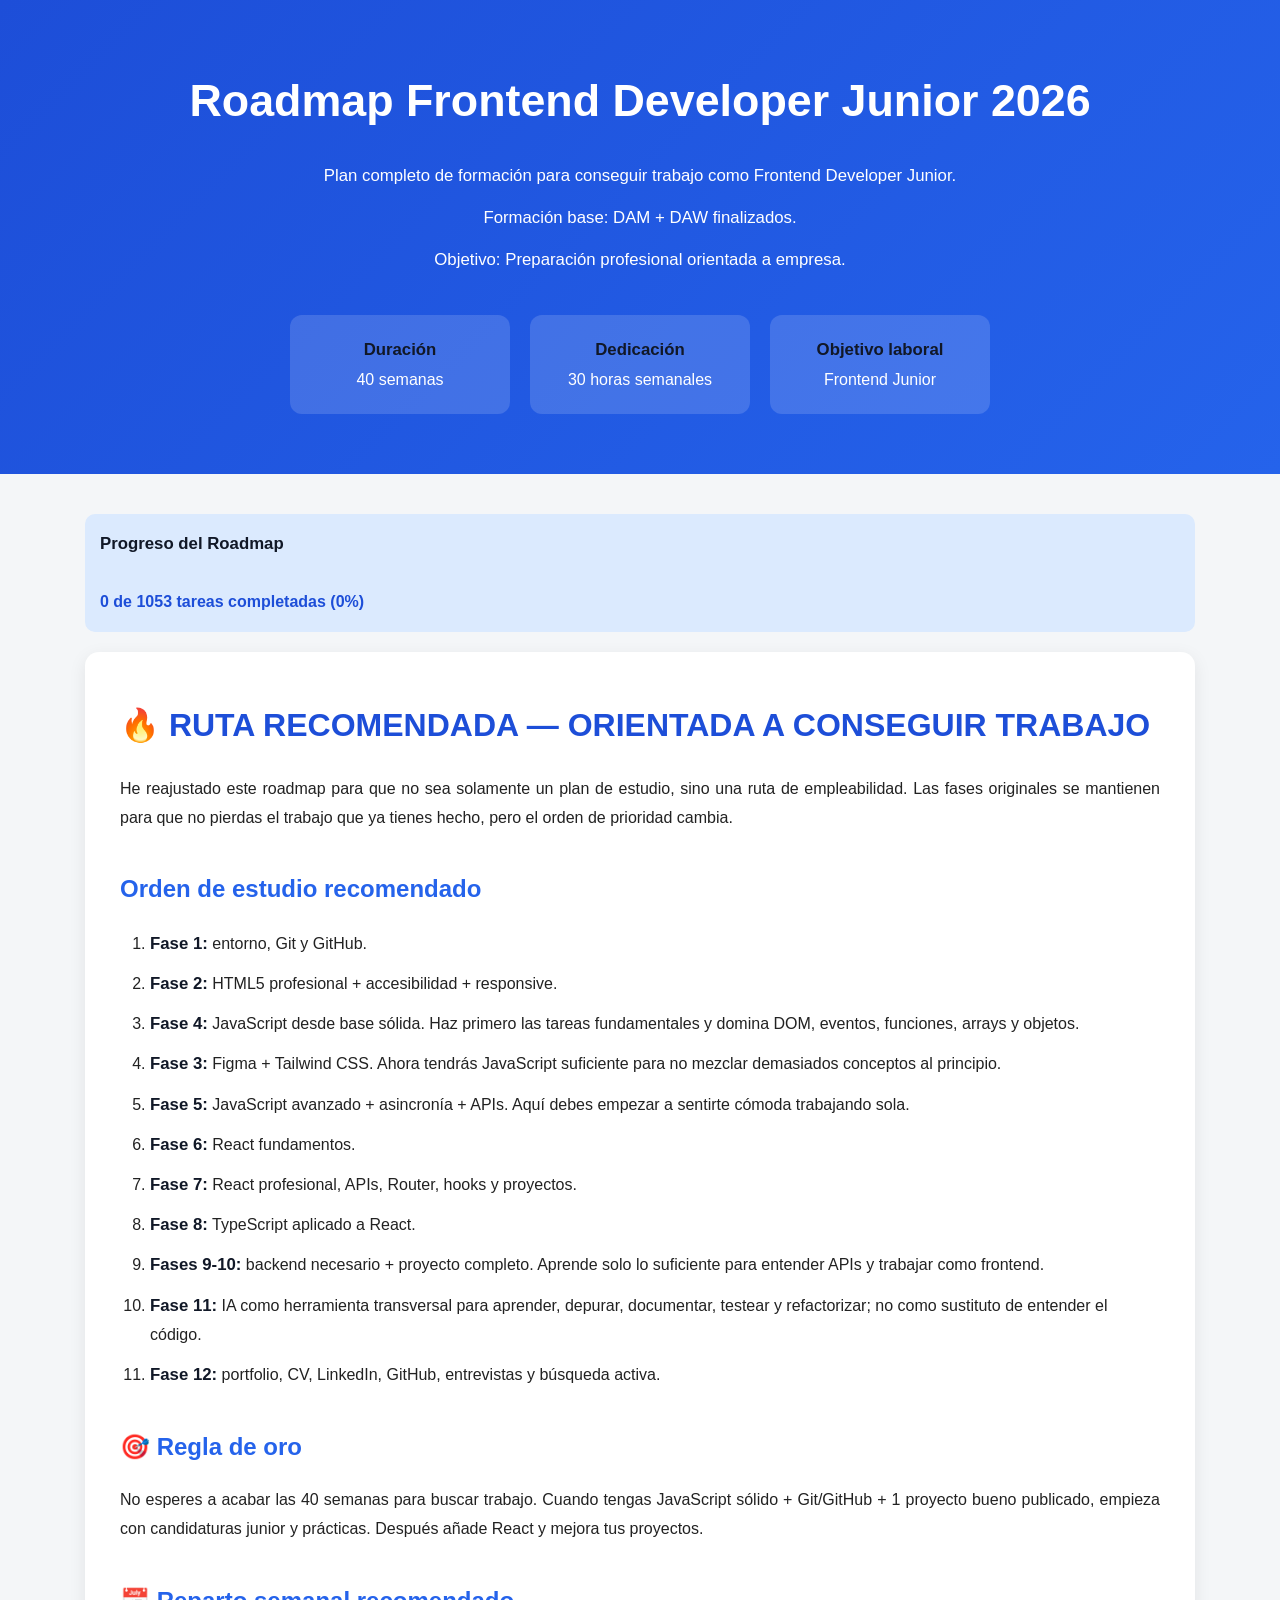
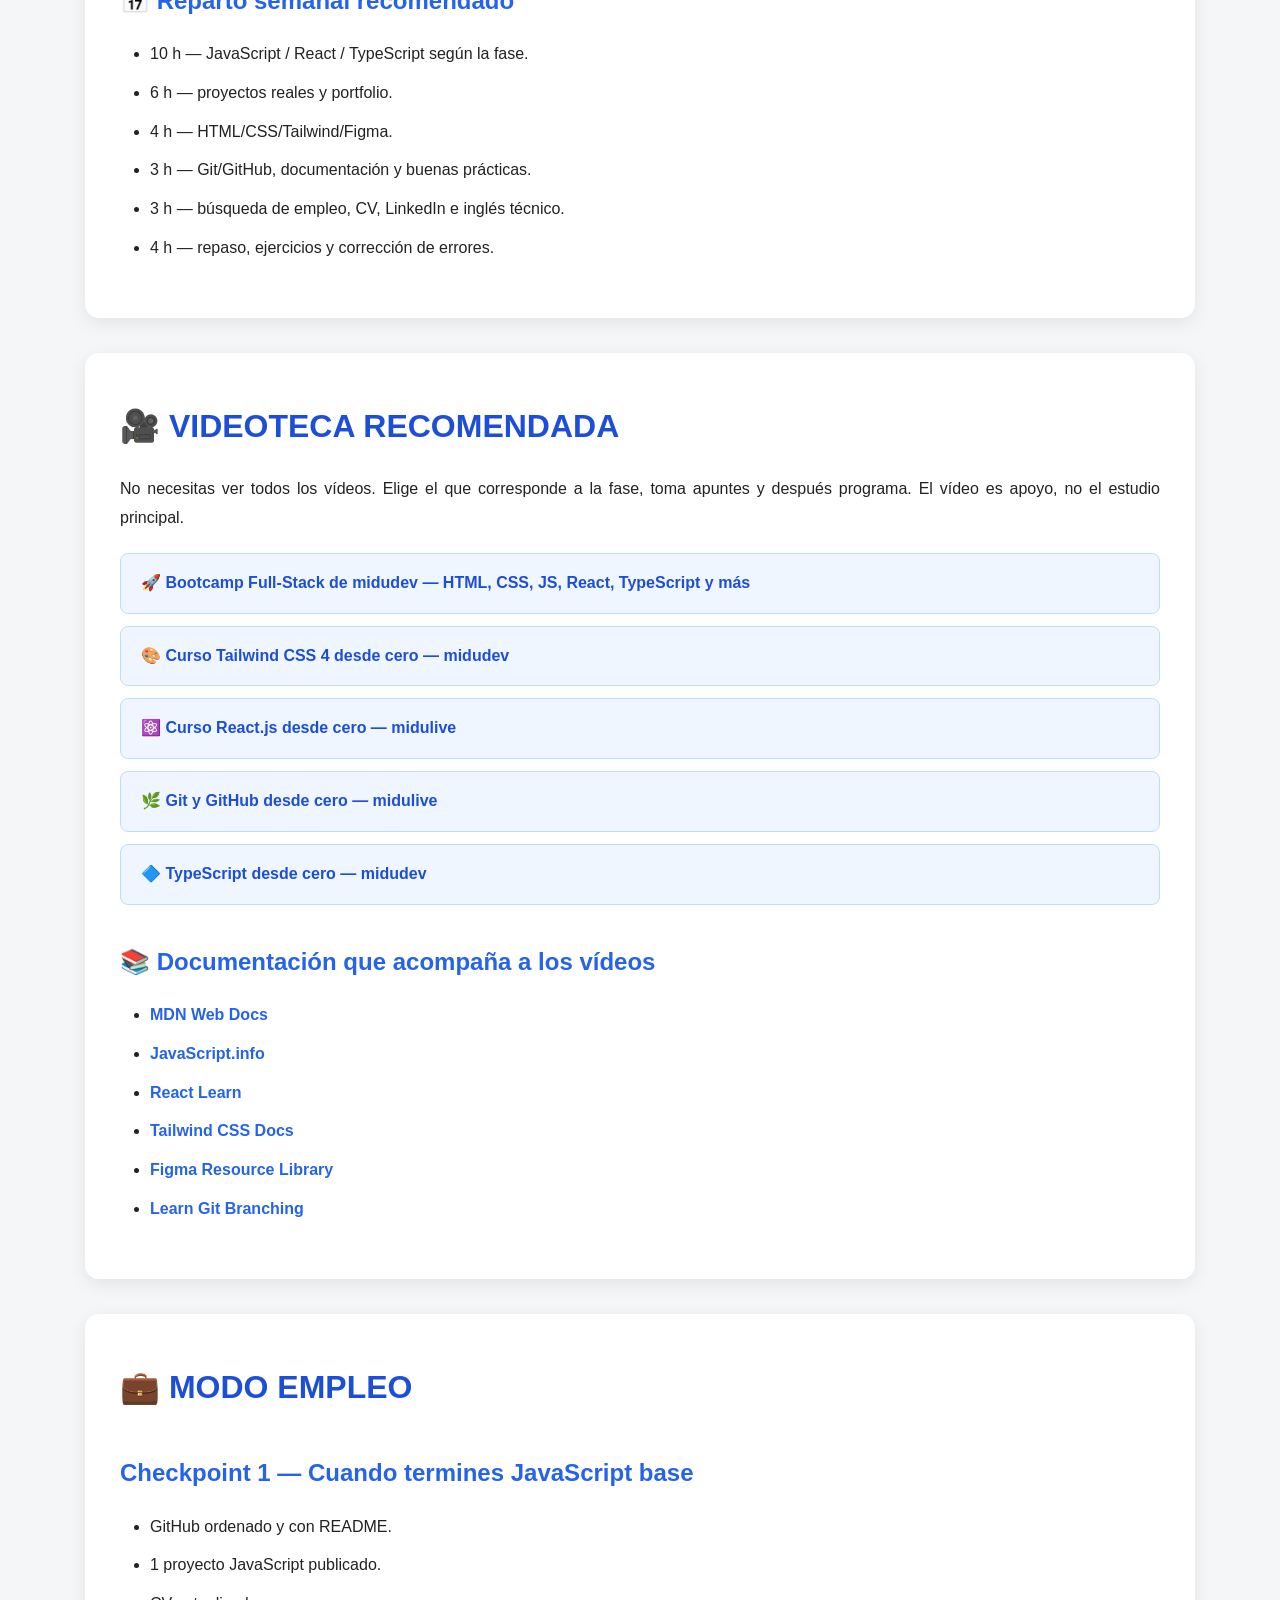
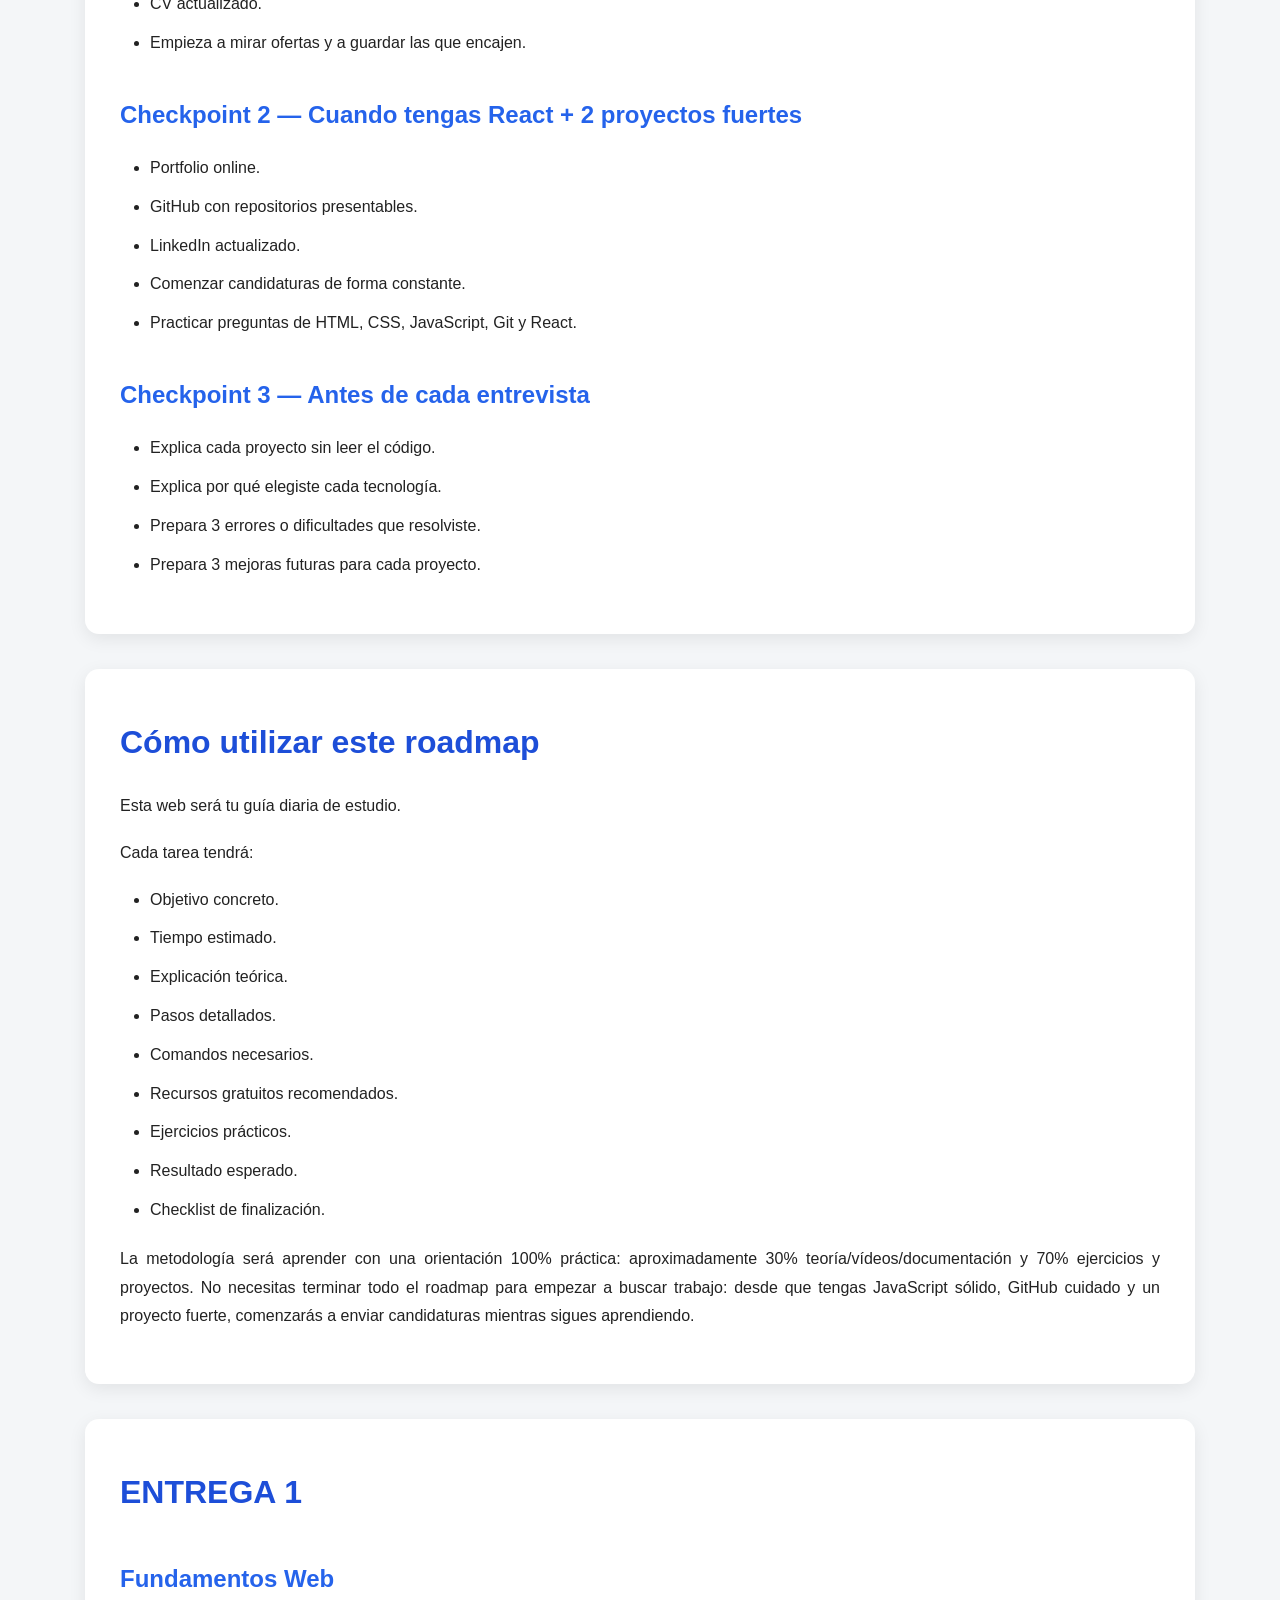
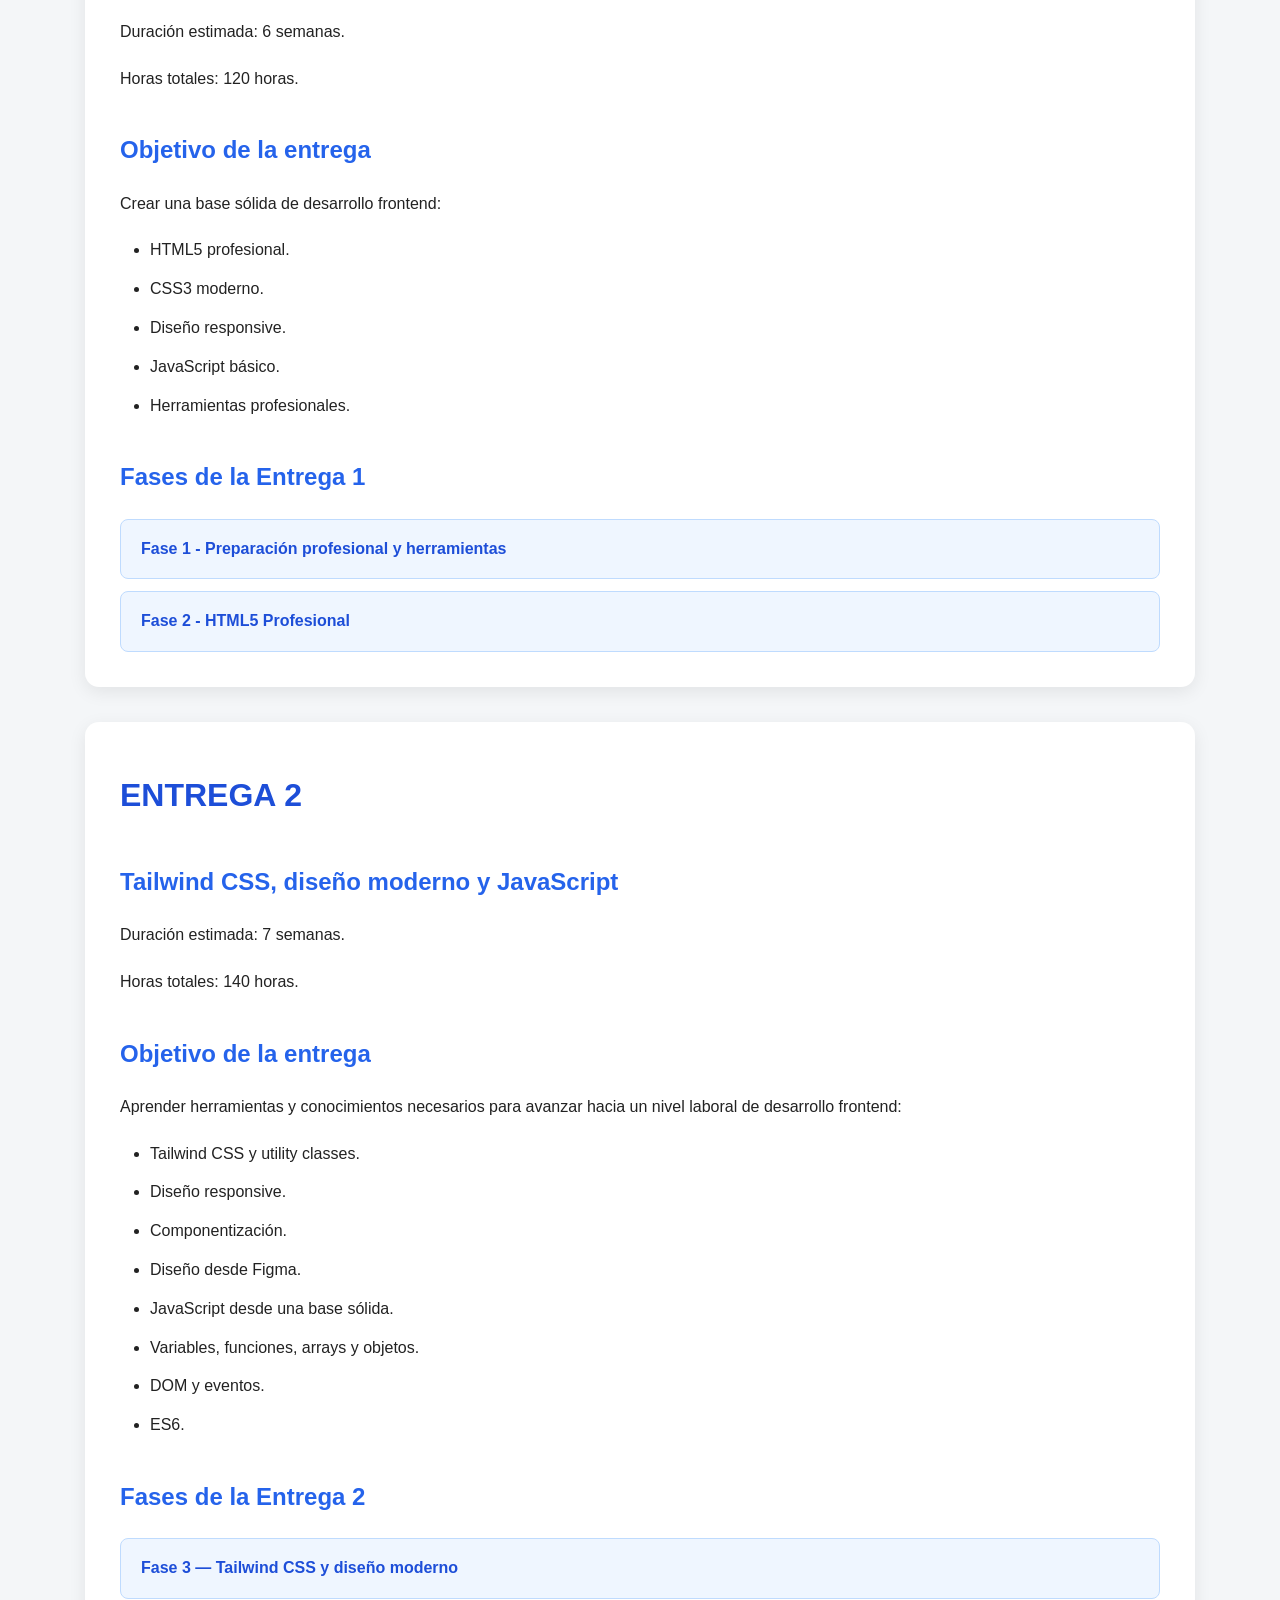
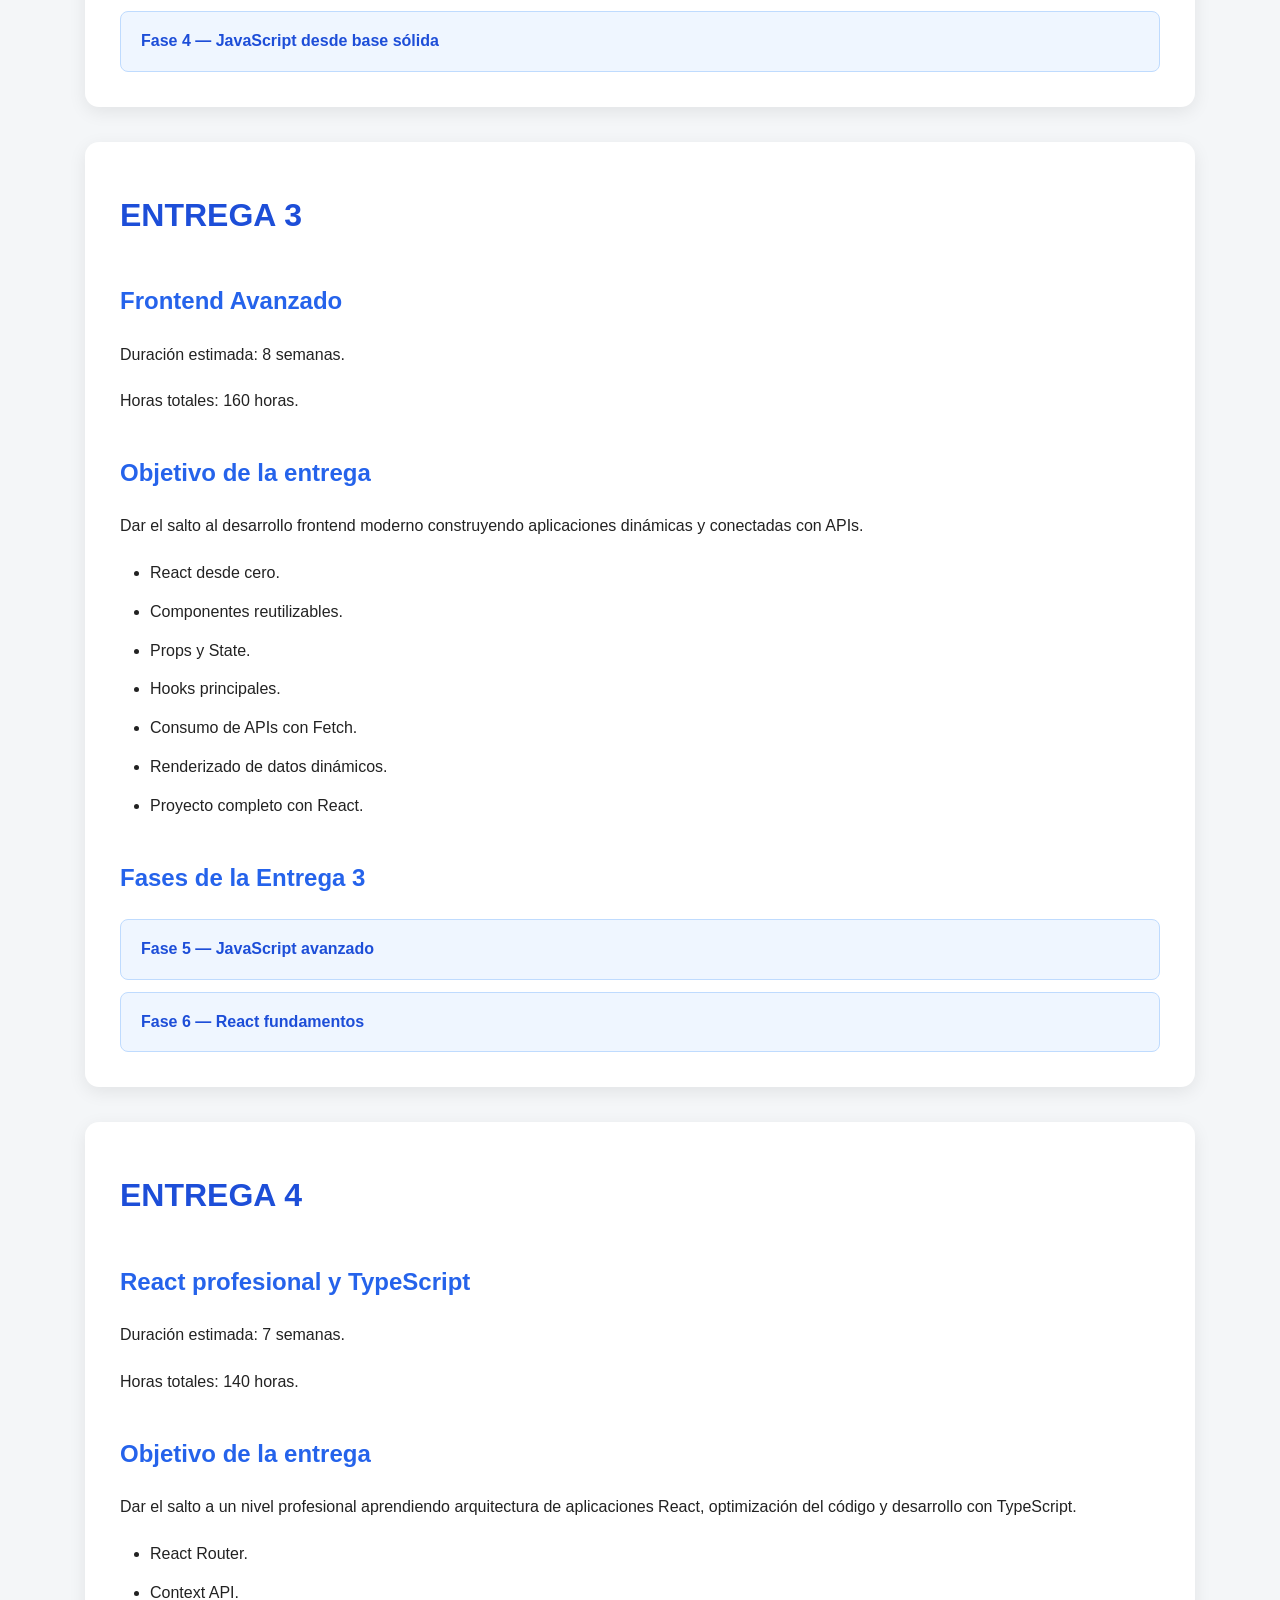
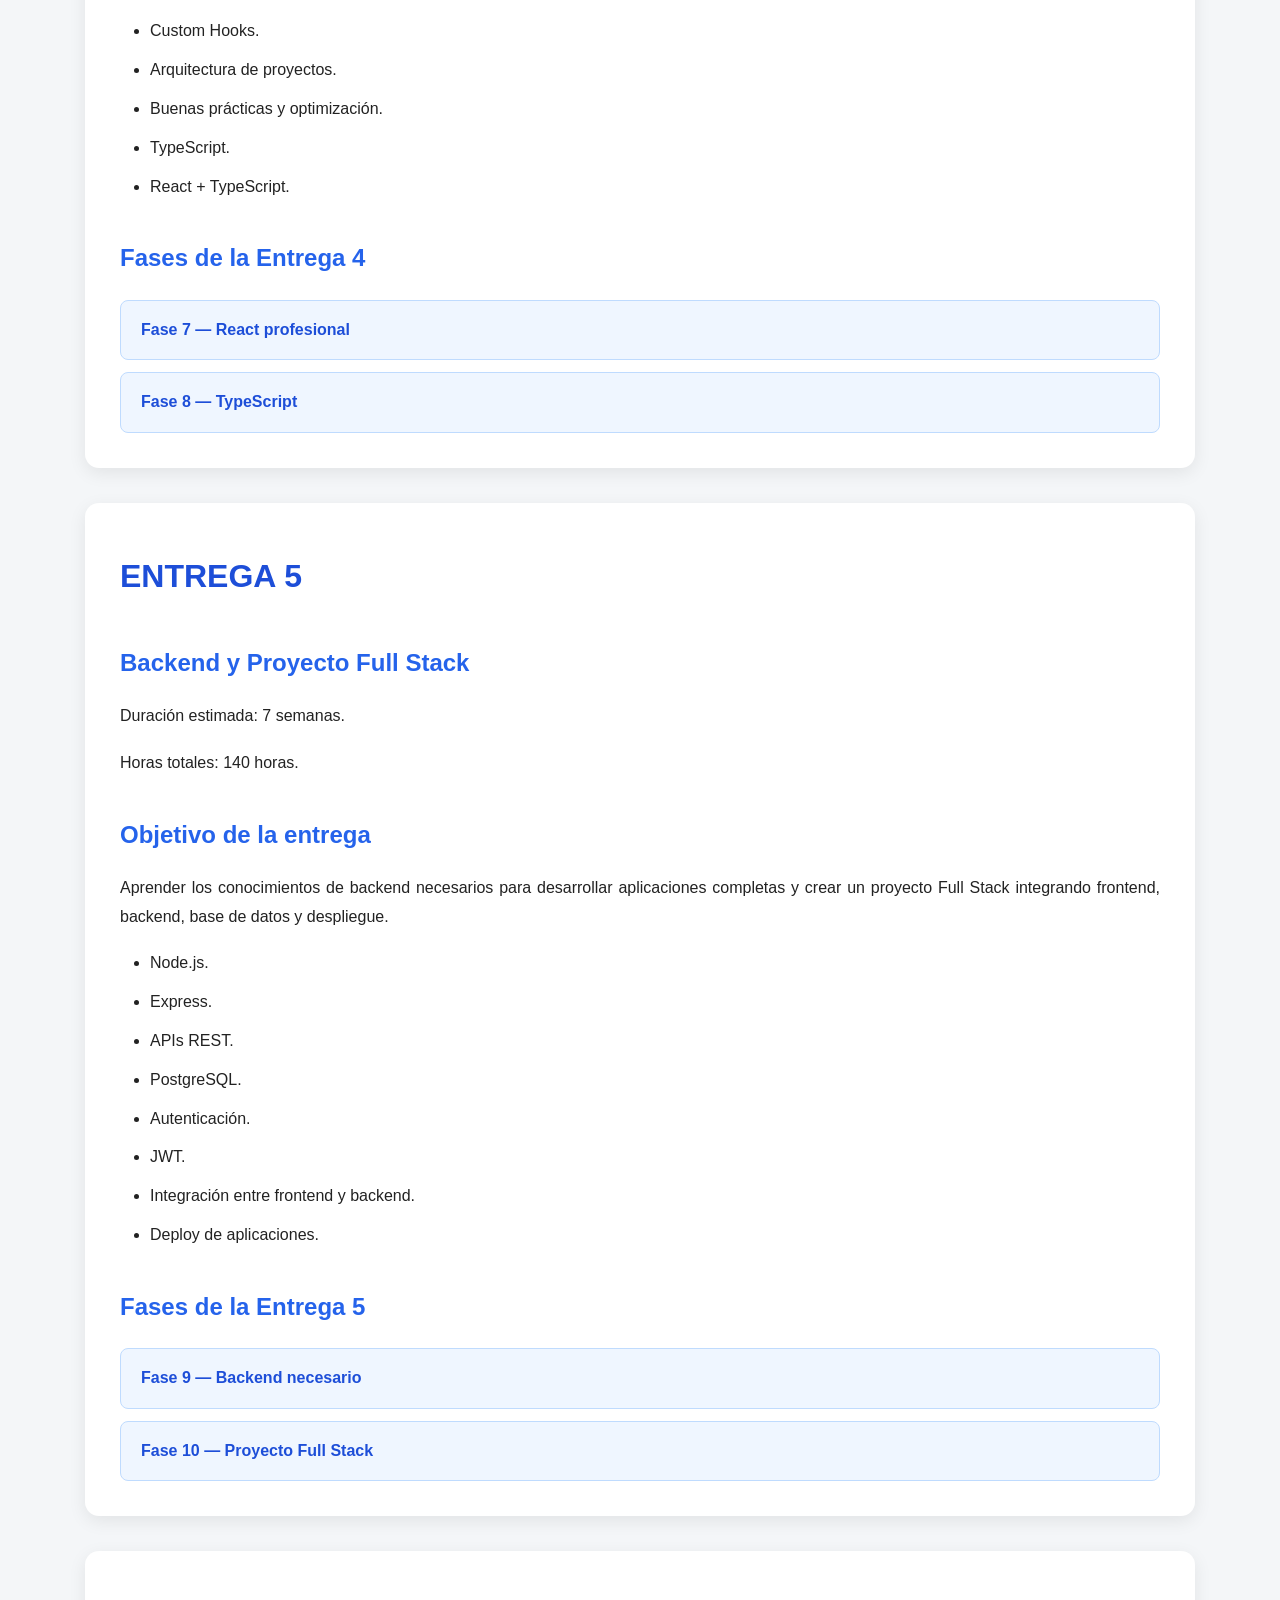
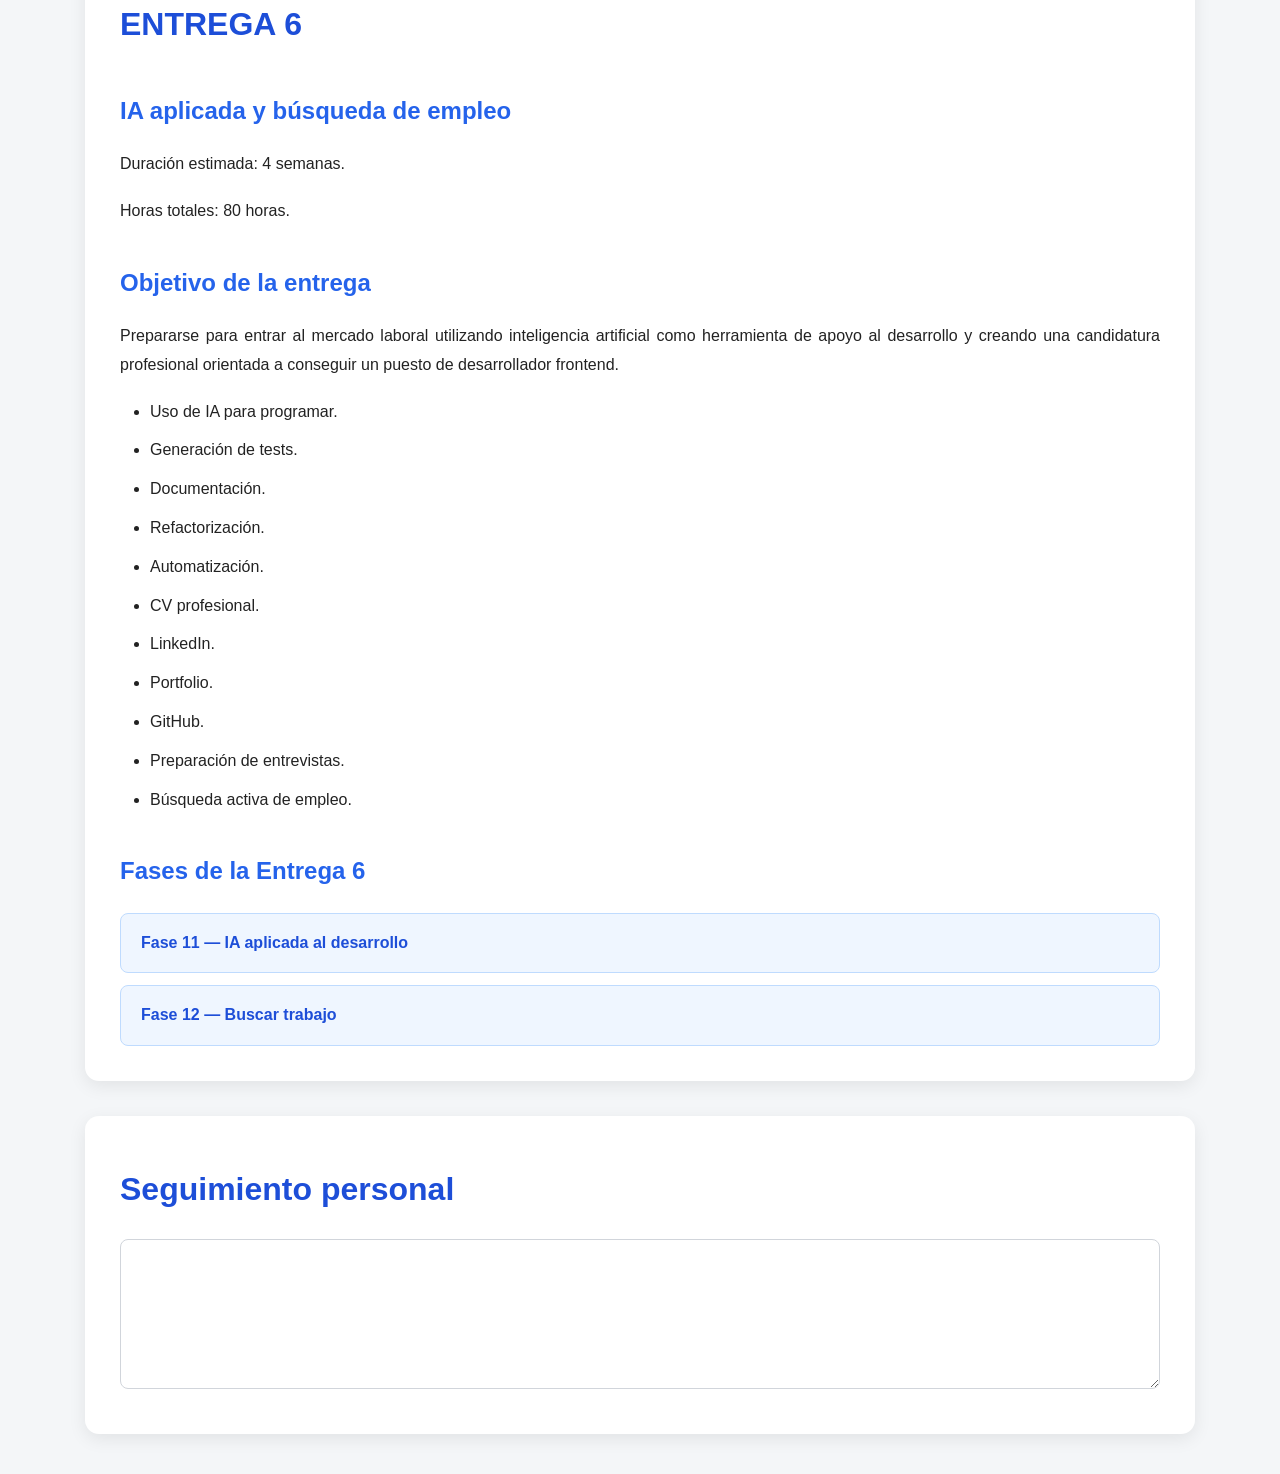
==== commit f88d3c95: "Update Index y creacion de projects y de subcarpetas" ====
--- a/index-frontend.html
+++ b/index-frontend.html
@@ -10690,107 +10690,171 @@
             </section>
 
 
-            <section class="card fase-oculta" id="fase-3">
-
-
-                <a href="#" class="boton-volver" onclick="volverInicio(event)">
-                    ← Volver a las entregas
-                </a>
-
-
-                <h2>
-                    FASE 3 - Tailwind CSS y diseño moderno
-                </h2>
-
-                <p><strong>⚠️ Orden recomendado:</strong> empieza esta fase después de haber trabajado JavaScript básico de la Fase 4. Así podrás centrarte en diseño y maquetación sin aprender demasiadas cosas nuevas a la vez.</p>
-
-
-                <p>
-                    Tiempo estimado:
-                    Semanas 7-9.
-                </p>
-
-
-                <h3>
-                    Objetivo de la Fase 3
-                </h3>
-
-
-                <p>
-                    Saber crear interfaces rápidas, limpias y responsive
-                    utilizando Tailwind CSS.
-                </p>
-
-                <div class="navegacion-fase">
-
-
-                    <h3>
-                        Tareas de la Fase 3
-                    </h3>
-
-
-                    <div class="enlaces-tareas">
-
-
-                        <a href="#fase3-tarea1" onclick="mostrarTarea('fase3-tarea1')">
-                            Tarea 1 - Introducción a Tailwind CSS
-                        </a>
-
-
-                        <a href="#fase3-tarea2" onclick="mostrarTarea('fase3-tarea2')">
-                            Tarea 2 - Instalación y configuración de Tailwind CSS
-                        </a>
-
-
-                        <a href="#fase3-tarea3" onclick="mostrarTarea('fase3-tarea3')">
-                            Tarea 3 - Utility Classes
-                        </a>
-
-
-                        <a href="#fase3-tarea4" onclick="mostrarTarea('fase3-tarea4')">
-                            Tarea 4 - Layout y Flexbox con Tailwind CSS
-                        </a>
-
-
-                        <a href="#fase3-tarea5" onclick="mostrarTarea('fase3-tarea5')">
-                            Tarea 5 - Grid con Tailwind CSS
-                        </a>
-
-
-                        <a href="#fase3-tarea6" onclick="mostrarTarea('fase3-tarea6')">
-                            Tarea 6 - Diseño Responsive con Tailwind CSS
-                        </a>
-
-
-                        <a href="#fase3-tarea7" onclick="mostrarTarea('fase3-tarea7')">
-                            Tarea 7 - Componentización
-                        </a>
-
-
-                        <a href="#fase3-tarea8" onclick="mostrarTarea('fase3-tarea8')">
-                            Tarea 8 - Diseño desde Figma
-                        </a>
-
-
-                        <a href="#fase3-tarea9" onclick="mostrarTarea('fase3-tarea9')">
-                            Tarea 9 - Proyecto práctico con Tailwind CSS
-                        </a>
-
-
-                        <a href="#fase3-tarea10" onclick="mostrarTarea('fase3-tarea10')">
-                            Tarea 10 - Actualización del portfolio con HTML + Tailwind CSS
-                        </a>
-
-
-                    </div>
+            <!-- ============================================================
+     FASE 3 - FIGMA, DISEÑO MODERNO Y TAILWIND CSS
+     ============================================================ -->
+
+        <section class="card fase-oculta" id="fase-3">
+
+            <a href="#" class="boton-volver" onclick="volverInicio(event)">
+                ← Volver a las entregas
+            </a>
+
+
+            <h2>
+                FASE 3 - Figma, diseño moderno y Tailwind CSS
+            </h2>
+
+
+            <p>
+                <strong>🎨 Enfoque de la fase:</strong>
+                aprender a diseñar interfaces modernas en Figma y posteriormente
+                convertir esos diseños en interfaces web utilizando Tailwind CSS.
+            </p>
+
+
+            <p>
+                <strong>Tiempo estimado:</strong>
+                Semanas 7-10.
+            </p>
+
+
+            <h3>
+                Objetivo de la Fase 3
+            </h3>
+
+
+            <p>
+                Aprender a crear interfaces web modernas, limpias, visualmente
+                coherentes y responsive, combinando conocimientos de diseño UI
+                con desarrollo frontend.
+            </p>
+
+
+            <p>
+                Durante esta fase aprenderás primero a diseñar una interfaz
+                utilizando Figma y después a convertir ese diseño en una
+                implementación real utilizando HTML y Tailwind CSS.
+            </p>
+
+
+            <h3>
+                🎯 Qué aprenderás
+            </h3>
+
+
+            <ul>
+
+                <li>
+                    Fundamentos de diseño de interfaces.
+                </li>
+
+                <li>
+                    Figma para diseño web.
+                </li>
+
+                <li>
+                    Wireframes y prototipos.
+                </li>
+
+                <li>
+                    Jerarquía visual.
+                </li>
+
+                <li>
+                    Tipografía, color y espaciado.
+                </li>
+
+                <li>
+                    Diseño de botones, tarjetas y formularios.
+                </li>
+
+                <li>
+                    Diseño responsive.
+                </li>
+
+                <li>
+                    Sistemas de diseño y componentes.
+                </li>
+
+                <li>
+                    Tailwind CSS.
+                </li>
+
+                <li>
+                    Utility Classes.
+                </li>
+
+                <li>
+                    Flexbox y Grid con Tailwind.
+                </li>
+
+                <li>
+                    Conversión de diseños de Figma a código.
+                </li>
+
+            </ul>
+
+
+            <div class="navegacion-fase">
+
+                <h3>
+                    Tareas de la Fase 3
+                </h3>
+
+
+                <div class="enlaces-tareas">
+
+                    <a href="#fase3-tarea1" onclick="mostrarTarea('fase3-tarea1')">
+                        Tarea 1 - Introducción al diseño UI y Figma
+                    </a>
+
+                    <a href="#fase3-tarea2" onclick="mostrarTarea('fase3-tarea2')">
+                        Tarea 2 - Primeros pasos con Figma
+                    </a>
+
+                    <a href="#fase3-tarea3" onclick="mostrarTarea('fase3-tarea3')">
+                        Tarea 3 - Wireframes y estructura de interfaces
+                    </a>
+
+                    <a href="#fase3-tarea4" onclick="mostrarTarea('fase3-tarea4')">
+                        Tarea 4 - Diseño visual moderno
+                    </a>
+
+                    <a href="#fase3-tarea5" onclick="mostrarTarea('fase3-tarea5')">
+                        Tarea 5 - Diseño responsive y componentes en Figma
+                    </a>
+
+                    <a href="#fase3-tarea6" onclick="mostrarTarea('fase3-tarea6')">
+                        Tarea 6 - Introducción a Tailwind CSS
+                    </a>
+
+                    <a href="#fase3-tarea7" onclick="mostrarTarea('fase3-tarea7')">
+                        Tarea 7 - Utility Classes, Flexbox y Grid
+                    </a>
+
+                    <a href="#fase3-tarea8" onclick="mostrarTarea('fase3-tarea8')">
+                        Tarea 8 - Responsive Design con Tailwind CSS
+                    </a>
+
+                    <a href="#fase3-tarea9" onclick="mostrarTarea('fase3-tarea9')">
+                        Tarea 9 - De Figma a Tailwind CSS
+                    </a>
+
+                    <a href="#fase3-tarea10" onclick="mostrarTarea('fase3-tarea10')">
+                        Tarea 10 - Proyecto final de la Fase 3
+                    </a>
+
                 </div>
 
+            </div>
 
             </section>
 
 
-
-
+            <!-- ============================================================
+                TAREA 1
+                ============================================================ -->
 
             <section class="card tarea-oculta" id="fase3-tarea1">
 
@@ -10798,14 +10862,21 @@
                     ← Volver a la Fase 3
                 </a>
 
-                <h3>
-                    Tarea 1 — Introducción a Tailwind CSS
-                </h3>
+
+                <h3>
+                    Tarea 1 — Introducción al diseño UI y Figma
+                </h3>
+
+
+                <p>
+                    <strong>Fase:</strong>
+                    Fase 3 — Figma, diseño moderno y Tailwind CSS.
+                </p>
 
 
                 <p>
                     <strong>Tiempo estimado:</strong>
-                    4 horas.
+                    3 horas.
                 </p>
 
 
@@ -10815,338 +10886,147 @@
 
 
                 <p>
-                    Conocer qué es Tailwind CSS, para qué se utiliza y
-                    entender su filosofía de trabajo basada en utility
-                    classes antes de comenzar con su instalación y
-                    configuración.
-                </p>
-
-
-                <h3>
-                    1. ¿Qué es Tailwind CSS?
-                </h3>
-
-
-                <p>
-                    Tailwind CSS es un framework de CSS que permite crear
-                    interfaces utilizando clases pequeñas y específicas
-                    directamente sobre los elementos HTML.
-                </p>
-
-
-                <p>
-                    En lugar de crear una clase CSS para cada componente,
-                    Tailwind proporciona numerosas clases que permiten
-                    controlar diferentes aspectos visuales de un elemento.
-                </p>
-
-
-                <h3>
-                    2. ¿Para qué se utiliza?
-                </h3>
-
-
-                <p>
-                    Tailwind CSS se utiliza para crear interfaces web
-                    modernas de una forma rápida y organizada.
-                </p>
-
-
-                <p>
-                    Permite trabajar directamente desde el HTML con clases
-                    destinadas a controlar aspectos como:
+                    Comprender los fundamentos básicos del diseño de interfaces
+                    y conocer Figma como herramienta utilizada para diseñar
+                    páginas web y aplicaciones.
+                </p>
+
+
+                <h3>
+                    Paso 1 - ¿Qué es el diseño UI?
+                </h3>
+
+
+                <p>
+                    UI significa User Interface y hace referencia al diseño visual
+                    de una interfaz digital.
+                </p>
+
+
+                <p>
+                    Una buena interfaz debe ser clara, consistente, fácil de utilizar
+                    y visualmente agradable.
+                </p>
+
+
+                <h3>
+                    Paso 2 - Conceptos básicos
+                </h3>
+
+
+                <p>
+                    Investiga y comprende los siguientes conceptos:
                 </p>
 
 
                 <ul>
 
                     <li>
+                        Jerarquía visual.
+                    </li>
+
+                    <li>
+                        Contraste.
+                    </li>
+
+                    <li>
+                        Alineación.
+                    </li>
+
+                    <li>
+                        Proximidad.
+                    </li>
+
+                    <li>
                         Espaciado.
                     </li>
 
                     <li>
-                        Colores.
-                    </li>
-
-                    <li>
-                        Tamaños.
-                    </li>
-
-                    <li>
                         Tipografía.
                     </li>
 
                     <li>
-                        Bordes.
-                    </li>
-
-                    <li>
-                        Sombras.
-                    </li>
-
-                    <li>
-                        Distribución de elementos.
+                        Color.
+                    </li>
+
+                    <li>
+                        Consistencia visual.
                     </li>
 
                 </ul>
 
 
                 <h3>
-                    3. Concepto Utility-First
-                </h3>
-
-
-                <p>
-                    Uno de los conceptos principales de Tailwind CSS es
-                    <strong>utility-first</strong>.
-                </p>
-
-
-                <p>
-                    Esto significa que la interfaz se construye combinando
-                    pequeñas clases que realizan una función concreta.
-                </p>
-
-
-                <p>
-                    Por ejemplo, en CSS tradicional podríamos crear una
-                    clase específica:
-                </p>
-
-
-                <pre><code>.boton {
-                background-color: blue;
-                color: white;
-                padding: 10px 20px;
-                border-radius: 8px;
-            }</code></pre>
-
-
-                <p>
-                    Con Tailwind podemos aplicar diferentes utilidades
-                    directamente al elemento:
-                </p>
-
-
-                <pre><code>&lt;button
-                class="bg-blue-600 text-white px-5 py-2 rounded-lg"
-            &gt;
-                Mi botón
-            &lt;/button&gt;</code></pre>
-
-
-                <p>
-                    Cada clase tiene una responsabilidad concreta.
-                </p>
-
-
-                <h3>
-                    4. Primer contacto con Tailwind
-                </h3>
-
-
-                <p>
-                    Antes de instalar y configurar Tailwind en nuestro
-                    proyecto, vamos a realizar una primera prueba para
-                    entender cómo funciona.
-                </p>
-
-
-                <p>
-                    Crea un archivo llamado:
-                </p>
-
-
-                <pre><code>tailwind-prueba.html</code></pre>
-
-
-                <p>
-                    Añade una estructura HTML básica.
-                </p>
-
-
-                <pre><code>&lt;!DOCTYPE html&gt;
-
-            &lt;html lang="es"&gt;
-
-            &lt;head&gt;
-
-                &lt;meta charset="UTF-8"&gt;
-
-                &lt;meta
-                    name="viewport"
-                    content="width=device-width, initial-scale=1.0"
-                &gt;
-
-                &lt;title&gt;
-                    Primera prueba Tailwind
-                &lt;/title&gt;
-
-            &lt;/head&gt;
-
-
-            &lt;body&gt;
-
-
-                &lt;h1&gt;
-                    Mi primera prueba con Tailwind CSS
-                &lt;/h1&gt;
-
-
-            &lt;/body&gt;
-
-            &lt;/html&gt;</code></pre>
-
-
-                <h3>
-                    5. Conocer la documentación oficial
-                </h3>
-
-
-                <p>
-                    Accede a la documentación oficial de Tailwind CSS.
-                </p>
-
-
-                <p>
-                    El objetivo en esta tarea no es memorizar todas las
-                    clases, sino aprender a localizar la información que
-                    necesitas dentro de la documentación.
-                </p>
-
-
-                <p>
-                    Busca principalmente información relacionada con:
+                    Paso 3 - ¿Qué es Figma?
+                </h3>
+
+
+                <p>
+                    Figma es una herramienta de diseño de interfaces que permite
+                    crear wireframes, diseños de alta fidelidad y prototipos.
+                </p>
+
+
+                <h3>
+                    Paso 4 - Analizar interfaces
+                </h3>
+
+
+                <p>
+                    Busca tres páginas web profesionales y analiza:
                 </p>
 
 
                 <ul>
 
                     <li>
-                        Utility classes.
-                    </li>
-
-                    <li>
-                        Colors.
-                    </li>
-
-                    <li>
-                        Spacing.
-                    </li>
-
-                    <li>
-                        Typography.
-                    </li>
-
-                    <li>
-                        Borders.
-                    </li>
-
-                    <li>
-                        Shadows.
+                        Cómo organizan el contenido.
+                    </li>
+
+                    <li>
+                        Qué colores utilizan.
+                    </li>
+
+                    <li>
+                        Qué tipografías utilizan.
+                    </li>
+
+                    <li>
+                        Cómo utilizan el espacio.
+                    </li>
+
+                    <li>
+                        Cómo diseñan los botones.
+                    </li>
+
+                    <li>
+                        Cómo presentan sus tarjetas y secciones.
                     </li>
 
                 </ul>
 
 
                 <h3>
-                    6. Ejercicio práctico
-                </h3>
-
-
-                <p>
-                    Crea una pequeña tarjeta de presentación utilizando
-                    Tailwind CSS.
-                </p>
-
-
-                <p>
-                    La tarjeta deberá contener:
-                </p>
-
-
-                <ul>
-
-                    <li>
-                        Un título.
-                    </li>
-
-                    <li>
-                        Un párrafo.
-                    </li>
-
-                    <li>
-                        Un botón.
-                    </li>
-
-                </ul>
-
-
-                <p>
-                    El objetivo es que empieces a identificar que una
-                    interfaz puede construirse combinando diferentes
-                    utility classes.
-                </p>
-
-
-                <h3>
-                    7. Qué debes observar
-                </h3>
-
-
-                <p>
-                    Mientras realizas el ejercicio, fíjate en cómo las
-                    diferentes clases modifican el aspecto de los
-                    elementos.
-                </p>
-
-
-                <p>
-                    No intentes aprender todas las clases de memoria.
-                </p>
-
-
-                <p>
-                    Lo importante en esta primera tarea es comprender el
-                    concepto de Tailwind CSS y familiarizarte con su
-                    forma de trabajar.
-                </p>
-
-
-                <h3>
-                    8. Comprobación
-                </h3>
-
-
-                <p>
-                    Antes de finalizar la tarea comprueba que puedes
-                    responder a estas preguntas:
-                </p>
-
-
-                <ul>
-
-                    <li>
-                        ¿Qué es Tailwind CSS?
-                    </li>
-
-                    <li>
-                        ¿Para qué se utiliza?
-                    </li>
-
-                    <li>
-                        ¿Qué significa utility-first?
-                    </li>
-
-                    <li>
-                        ¿Qué es una utility class?
-                    </li>
-
-                    <li>
-                        ¿Dónde puedes consultar las clases disponibles?
-                    </li>
-
-                </ul>
+                    Ejercicio práctico
+                </h3>
+
+
+                <p>
+                    Selecciona una página web que te guste y realiza un pequeño
+                    análisis visual de su diseño.
+                </p>
+
+
+                <h3>
+                    Resultado esperado
+                </h3>
+
+
+                <p>
+                    Debes comprender los conceptos fundamentales del diseño UI
+                    y entender para qué se utiliza Figma dentro de un proyecto
+                    frontend.
+                </p>
 
 
                 <h3>
@@ -11154,71 +11034,28 @@
                 </h3>
 
 
-                <p>
-                    <label>
-                        <input type="checkbox">
-                        Sé qué es Tailwind CSS.
-                    </label>
-                </p>
-
-
-                <p>
-                    <label>
-                        <input type="checkbox">
-                        Sé para qué se utiliza.
-                    </label>
-                </p>
-
-
-                <p>
-                    <label>
-                        <input type="checkbox">
-                        Entiendo el concepto utility-first.
-                    </label>
-                </p>
-
-
-                <p>
-                    <label>
-                        <input type="checkbox">
-                        Entiendo qué es una utility class.
-                    </label>
-                </p>
-
-
-                <p>
-                    <label>
-                        <input type="checkbox">
-                        He consultado la documentación oficial.
-                    </label>
-                </p>
-
-
-                <p>
-                    <label>
-                        <input type="checkbox">
-                        He creado mi primera prueba con Tailwind CSS.
-                    </label>
-                </p>
-
-
-                <p>
-                    <label>
-                        <input type="checkbox">
-                        He realizado el ejercicio práctico.
-                    </label>
-                </p>
-
-
-                <p>
-                    <label>
-                        <input type="checkbox">
-                        He completado la Tarea 1 de la Fase 3.
-                    </label>
-                </p>
+                <p><label><input type="checkbox"> Entiendo qué es UI.</label></p>
+
+                <p><label><input type="checkbox"> Entiendo la jerarquía visual.</label></p>
+
+                <p><label><input type="checkbox"> Entiendo la importancia del espaciado.</label></p>
+
+                <p><label><input type="checkbox"> Entiendo la importancia de la tipografía.</label></p>
+
+                <p><label><input type="checkbox"> Sé para qué sirve Figma.</label></p>
+
+                <p><label><input type="checkbox"> He analizado tres interfaces.</label></p>
+
+                <p><label><input type="checkbox"> He realizado el ejercicio práctico.</label></p>
+
+                <p><label><input type="checkbox"> He completado la Tarea 1 de la Fase 3.</label></p>
 
             </section>
 
+
+            <!-- ============================================================
+                TAREA 2
+                ============================================================ -->
 
             <section class="card tarea-oculta" id="fase3-tarea2">
 
@@ -11226,8 +11063,9 @@
                     ← Volver a la Fase 3
                 </a>
 
-                <h3>
-                    Tarea 2 — Instalación y configuración de Tailwind CSS
+
+                <h3>
+                    Tarea 2 — Primeros pasos con Figma
                 </h3>
 
 
@@ -11243,480 +11081,137 @@
 
 
                 <p>
-                    Preparar un proyecto para trabajar con Tailwind CSS,
-                    realizar su instalación y configuración y comprobar
-                    que las clases de Tailwind funcionan correctamente.
-                </p>
-
-
-                <h3>
-                    Paso 1 - Comprobar Node.js
-                </h3>
-
-
-                <p>
-                    Abre la Terminal y comprueba que Node.js está instalado
-                    en tu ordenador.
-                </p>
-
-
-                <pre><code>node -v</code></pre>
-
-
-                <p>
-                    Comprueba también la versión de npm:
-                </p>
-
-
-                <pre><code>npm -v</code></pre>
-
-
-                <p>
-                    Guarda mentalmente las versiones que aparecen porque
-                    las necesitaremos para trabajar con el proyecto.
-                </p>
-
-
-                <h3>
-                    Paso 2 - Crear la carpeta del proyecto
-                </h3>
-
-
-                <p>
-                    Desde la Terminal, sitúate en la carpeta donde quieras
-                    guardar el ejercicio.
-                </p>
-
-
-                <p>
-                    Comprueba tu ubicación actual:
-                </p>
-
-
-                <pre><code>pwd</code></pre>
-
-
-                <p>
-                    Crea una carpeta para el proyecto:
-                </p>
-
-
-                <pre><code>mkdir tailwind-prueba</code></pre>
-
-
-                <p>
-                    Entra en la carpeta:
-                </p>
-
-
-                <pre><code>cd tailwind-prueba</code></pre>
-
-
-                <p>
-                    Comprueba que estás dentro de la carpeta correcta:
-                </p>
-
-
-                <pre><code>pwd</code></pre>
-
-
-                <h3>
-                    Paso 3 - Crear el proyecto npm
-                </h3>
-
-
-                <p>
-                    Inicializa un proyecto npm:
-                </p>
-
-
-                <pre><code>npm init -y</code></pre>
-
-
-                <p>
-                    Este comando crea el archivo:
-                </p>
-
-
-                <pre><code>package.json</code></pre>
-
-
-                <p>
-                    Comprueba que se ha creado:
-                </p>
-
-
-                <pre><code>ls</code></pre>
-
-
-                <h3>
-                    Paso 4 - Instalar Tailwind CSS
-                </h3>
-
-
-                <p>
-                    Instala Tailwind CSS como dependencia de desarrollo:
-                </p>
-
-
-                <pre><code>npm install -D tailwindcss @tailwindcss/cli</code></pre>
-
-
-                <p>
-                    Cuando finalice la instalación, comprueba nuevamente
-                    el contenido de la carpeta:
-                </p>
-
-
-                <pre><code>ls</code></pre>
-
-
-                <p>
-                    También puedes comprobar que npm ha creado la carpeta
-                    de dependencias:
-                </p>
-
-
-                <pre><code>ls node_modules</code></pre>
-
-
-                <h3>
-                    Paso 5 - Crear la estructura del proyecto
-                </h3>
-
-
-                <p>
-                    Crea una carpeta para los archivos CSS:
-                </p>
-
-
-                <pre><code>mkdir src</code></pre>
-
-
-                <p>
-                    Crea el archivo CSS principal:
-                </p>
-
-
-                <pre><code>touch src/input.css</code></pre>
-
-
-                <p>
-                    Crea también el archivo HTML:
-                </p>
-
-
-                <pre><code>touch index.html</code></pre>
-
-
-                <p>
-                    La estructura básica del proyecto debe ser:
-                </p>
-
-
-                <pre><code>tailwind-prueba/
-            │
-            ├── node_modules/
-            │
-            ├── src/
-            │   └── input.css
-            │
-            ├── index.html
-            │
-            ├── package.json
-            │
-            └── package-lock.json</code></pre>
-
-
-                <h3>
-                    Paso 6 - Preparar el archivo CSS
-                </h3>
-
-
-                <p>
-                    Abre el proyecto en Visual Studio Code.
-                </p>
-
-
-                <p>
-                    Abre:
-                </p>
-
-
-                <pre><code>src/input.css</code></pre>
-
-
-                <p>
-                    Añade:
-                </p>
-
-
-                <pre><code>@import "tailwindcss";</code></pre>
-
-
-                <p>
-                    Guarda el archivo.
-                </p>
-
-
-                <h3>
-                    Paso 7 - Crear el HTML
-                </h3>
-
-
-                <p>
-                    Abre:
-                </p>
-
-
-                <pre><code>index.html</code></pre>
-
-
-                <p>
-                    Añade una estructura HTML básica:
-                </p>
-
-
-                <pre><code>&lt;!DOCTYPE html&gt;
-
-            &lt;html lang="es"&gt;
-
-            &lt;head&gt;
-
-                &lt;meta charset="UTF-8"&gt;
-
-                &lt;meta
-                    name="viewport"
-                    content="width=device-width, initial-scale=1.0"
-                &gt;
-
-                &lt;title&gt;
-                    Prueba Tailwind CSS
-                &lt;/title&gt;
-
-                &lt;link
-                    rel="stylesheet"
-                    href="./src/output.css"
-                &gt;
-
-            &lt;/head&gt;
-
-
-            &lt;body&gt;
-
-                &lt;h1&gt;
-                    Mi primera página con Tailwind CSS
-                &lt;/h1&gt;
-
-            &lt;/body&gt;
-
-            &lt;/html&gt;</code></pre>
-
-
-                <h3>
-                    Paso 8 - Configurar el comando de compilación
-                </h3>
-
-
-                <p>
-                    Abre el archivo:
-                </p>
-
-
-                <pre><code>package.json</code></pre>
-
-
-                <p>
-                    Dentro de la propiedad
-                    <strong>"scripts"</strong>,
-                    configura el comando:
-                </p>
-
-
-                <pre><code>"scripts": {
-                "build": "npx @tailwindcss/cli -i ./src/input.css -o ./src/output.css"
-            }</code></pre>
-
-
-                <p>
-                    Guarda el archivo.
-                </p>
-
-
-                <h3>
-                    Paso 9 - Compilar Tailwind CSS
-                </h3>
-
-
-                <p>
-                    Desde la Terminal, situado dentro de la carpeta del
-                    proyecto, ejecuta:
-                </p>
-
-
-                <pre><code>npm run build</code></pre>
-
-
-                <p>
-                    El proceso debe generar el archivo:
-                </p>
-
-
-                <pre><code>src/output.css</code></pre>
-
-
-                <p>
-                    Comprueba que existe:
-                </p>
-
-
-                <pre><code>ls src</code></pre>
-
-
-                <h3>
-                    Paso 10 - Probar una utility class
-                </h3>
-
-
-                <p>
-                    Ahora vamos a comprobar que Tailwind CSS está
-                    funcionando correctamente.
-                </p>
-
-
-                <p>
-                    Sustituye el contenido del
-                    <strong>&lt;h1&gt;</strong>
-                    por:
-                </p>
-
-
-                <pre><code>&lt;h1 class="text-4xl font-bold text-blue-600"&gt;
-                Mi primera página con Tailwind CSS
-            &lt;/h1&gt;</code></pre>
-
-
-                <p>
-                    Guarda el archivo.
-                </p>
-
-
-                <p>
-                    Vuelve a ejecutar:
-                </p>
-
-
-                <pre><code>npm run build</code></pre>
-
-
-                <p>
-                    Abre el archivo
-                    <strong>index.html</strong>
-                    directamente en el navegador.
-                </p>
-
-
-                <p>
-                    Si el texto aparece grande, en negrita y de color azul,
-                    Tailwind CSS está funcionando correctamente.
-                </p>
-
-
-                <h3>
-                    Paso 11 - Ejercicio práctico
-                </h3>
-
-
-                <p>
-                    Crea una pequeña tarjeta utilizando Tailwind CSS.
-                </p>
-
-
-                <p>
-                    La tarjeta debe contener:
+                    Aprender a utilizar las herramientas básicas de Figma
+                    para comenzar a crear interfaces.
+                </p>
+
+
+                <h3>
+                    Paso 1 - Crear un proyecto
+                </h3>
+
+
+                <p>
+                    Crea un nuevo archivo en Figma y familiarízate con su interfaz.
+                </p>
+
+
+                <h3>
+                    Paso 2 - Frames
+                </h3>
+
+
+                <p>
+                    Aprende a crear Frames para representar diferentes tamaños
+                    de pantalla.
+                </p>
+
+
+                <p>
+                    Crea al menos:
                 </p>
 
 
                 <ul>
 
                     <li>
-                        Un título.
-                    </li>
-
-                    <li>
-                        Un párrafo.
-                    </li>
-
-                    <li>
-                        Un botón.
+                        Desktop.
+                    </li>
+
+                    <li>
+                        Tablet.
+                    </li>
+
+                    <li>
+                        Mobile.
                     </li>
 
                 </ul>
 
 
-                <p>
-                    Utiliza utility classes de Tailwind para modificar:
+                <h3>
+                    Paso 3 - Herramientas básicas
+                </h3>
+
+
+                <p>
+                    Practica con:
                 </p>
 
 
                 <ul>
 
                     <li>
-                        El color de fondo.
-                    </li>
-
-                    <li>
-                        El color del texto.
-                    </li>
-
-                    <li>
-                        El tamaño del texto.
-                    </li>
-
-                    <li>
-                        El espacio interior.
-                    </li>
-
-                    <li>
-                        Los bordes redondeados.
-                    </li>
-
-                    <li>
-                        La sombra.
+                        Rectángulos.
+                    </li>
+
+                    <li>
+                        Texto.
+                    </li>
+
+                    <li>
+                        Líneas.
+                    </li>
+
+                    <li>
+                        Imágenes.
+                    </li>
+
+                    <li>
+                        Auto Layout.
+                    </li>
+
+                    <li>
+                        Componentes.
                     </li>
 
                 </ul>
 
 
                 <h3>
-                    Paso 12 - Comprobar el proyecto
-                </h3>
-
-
-                <p>
-                    Comprueba desde Terminal que tienes:
-                </p>
-
-
-                <pre><code>ls</code></pre>
-
-
-                <p>
-                    Y dentro de
-                    <strong>src</strong>:
-                </p>
-
-
-                <pre><code>ls src</code></pre>
-
-
-                <p>
-                    Debes tener:
-                </p>
-
-
-                <pre><code>input.css
-            output.css</code></pre>
+                    Paso 4 - Crear una tarjeta
+                </h3>
+
+
+                <p>
+                    Diseña una tarjeta de proyecto que contenga:
+                </p>
+
+
+                <ul>
+
+                    <li>
+                        Imagen.
+                    </li>
+
+                    <li>
+                        Título.
+                    </li>
+
+                    <li>
+                        Descripción.
+                    </li>
+
+                    <li>
+                        Tecnología utilizada.
+                    </li>
+
+                    <li>
+                        Botón.
+                    </li>
+
+                </ul>
+
+
+                <h3>
+                    Ejercicio práctico
+                </h3>
+
+
+                <p>
+                    Crea en Figma una pequeña sección de proyectos formada
+                    por tres tarjetas.
+                </p>
 
 
                 <h3>
@@ -11725,10 +11220,8 @@
 
 
                 <p>
-                    Al finalizar esta tarea tendrás un proyecto preparado
-                    para trabajar con Tailwind CSS mediante npm y habrás
-                    comprobado que las utility classes se aplican
-                    correctamente a los elementos HTML.
+                    Debes ser capaz de crear una interfaz sencilla en Figma
+                    utilizando Frames, texto, formas, imágenes y componentes.
                 </p>
 
 
@@ -11737,103 +11230,30 @@
                 </h3>
 
 
-                <p>
-                    <label>
-                        <input type="checkbox">
-                        He comprobado que Node.js está instalado.
-                    </label>
-                </p>
-
-
-                <p>
-                    <label>
-                        <input type="checkbox">
-                        He comprobado que npm está instalado.
-                    </label>
-                </p>
-
-
-                <p>
-                    <label>
-                        <input type="checkbox">
-                        He creado el proyecto.
-                    </label>
-                </p>
-
-
-                <p>
-                    <label>
-                        <input type="checkbox">
-                        He inicializado npm.
-                    </label>
-                </p>
-
-
-                <p>
-                    <label>
-                        <input type="checkbox">
-                        He instalado Tailwind CSS.
-                    </label>
-                </p>
-
-
-                <p>
-                    <label>
-                        <input type="checkbox">
-                        He creado la estructura del proyecto.
-                    </label>
-                </p>
-
-
-                <p>
-                    <label>
-                        <input type="checkbox">
-                        He creado input.css.
-                    </label>
-                </p>
-
-
-                <p>
-                    <label>
-                        <input type="checkbox">
-                        He configurado el comando de compilación.
-                    </label>
-                </p>
-
-
-                <p>
-                    <label>
-                        <input type="checkbox">
-                        He generado output.css.
-                    </label>
-                </p>
-
-
-                <p>
-                    <label>
-                        <input type="checkbox">
-                        He comprobado una utility class.
-                    </label>
-                </p>
-
-
-                <p>
-                    <label>
-                        <input type="checkbox">
-                        He realizado el ejercicio práctico.
-                    </label>
-                </p>
-
-
-                <p>
-                    <label>
-                        <input type="checkbox">
-                        He completado la Tarea 2 de la Fase 3.
-                    </label>
-                </p>
+                <p><label><input type="checkbox"> He creado un proyecto en Figma.</label></p>
+
+                <p><label><input type="checkbox"> Sé crear Frames.</label></p>
+
+                <p><label><input type="checkbox"> Sé añadir texto y formas.</label></p>
+
+                <p><label><input type="checkbox"> He utilizado Auto Layout.</label></p>
+
+                <p><label><input type="checkbox"> He creado un componente.</label></p>
+
+                <p><label><input type="checkbox"> He creado una tarjeta.</label></p>
+
+                <p><label><input type="checkbox"> He creado tres tarjetas de proyectos.</label></p>
+
+                <p><label><input type="checkbox"> He realizado el ejercicio práctico.</label></p>
+
+                <p><label><input type="checkbox"> He completado la Tarea 2 de la Fase 3.</label></p>
 
             </section>
 
+
+            <!-- ============================================================
+                TAREA 3
+                ============================================================ -->
 
             <section class="card tarea-oculta" id="fase3-tarea3">
 
@@ -11841,8 +11261,9 @@
                     ← Volver a la Fase 3
                 </a>
 
-                <h3>
-                    Tarea 3 — Utility Classes
+
+                <h3>
+                    Tarea 3 — Wireframes y estructura de interfaces
                 </h3>
 
 
@@ -11858,483 +11279,98 @@
 
 
                 <p>
-                    Aprender a utilizar las principales utility classes
-                    de Tailwind CSS para modificar directamente la
-                    apariencia de los elementos HTML.
-                </p>
-
-
-                <p>
-                    Al finalizar esta tarea debes ser capaz de utilizar
-                    utility classes para trabajar con colores, espaciado,
-                    tamaños, tipografía, bordes, sombras y fondos.
-                </p>
-
-
-                <h3>
-                    Paso 1 - Entender las Utility Classes
-                </h3>
-
-
-                <p>
-                    Las utility classes son clases pequeñas que realizan
-                    una función concreta sobre un elemento.
-                </p>
-
-
-                <p>
-                    En Tailwind CSS podemos combinar varias utility
-                    classes para construir el diseño de un elemento.
-                </p>
-
-
-                <p>
-                    Por ejemplo:
-                </p>
-
-
-                <pre><code>&lt;p class="text-blue-600 font-bold"&gt;
-                Texto de ejemplo
-            &lt;/p&gt;</code></pre>
-
-
-                <p>
-                    En este ejemplo:
+                    Aprender a planificar la estructura de una página antes
+                    de comenzar con el diseño visual.
+                </p>
+
+
+                <h3>
+                    Paso 1 - ¿Qué es un wireframe?
+                </h3>
+
+
+                <p>
+                    Un wireframe es una representación sencilla de la estructura
+                    de una interfaz.
+                </p>
+
+
+                <p>
+                    No se centra todavía en colores o detalles visuales,
+                    sino en organizar el contenido.
+                </p>
+
+
+                <h3>
+                    Paso 2 - Estructurar una página
+                </h3>
+
+
+                <p>
+                    Diseña un wireframe para un portfolio profesional.
+                </p>
+
+
+                <p>
+                    Debe incluir:
                 </p>
 
 
                 <ul>
 
                     <li>
-                        <strong>text-blue-600</strong>
-                        modifica el color del texto.
-                    </li>
-
-                    <li>
-                        <strong>font-bold</strong>
-                        modifica el grosor de la fuente.
+                        Header.
+                    </li>
+
+                    <li>
+                        Navegación.
+                    </li>
+
+                    <li>
+                        Hero.
+                    </li>
+
+                    <li>
+                        Sobre mí.
+                    </li>
+
+                    <li>
+                        Tecnologías.
+                    </li>
+
+                    <li>
+                        Proyectos.
+                    </li>
+
+                    <li>
+                        Contacto.
+                    </li>
+
+                    <li>
+                        Footer.
                     </li>
 
                 </ul>
 
 
                 <h3>
-                    Paso 2 - Trabajar con colores
-                </h3>
-
-
-                <p>
-                    Tailwind proporciona utility classes para aplicar
-                    colores a diferentes elementos.
-                </p>
-
-
-                <p>
-                    Por ejemplo:
-                </p>
-
-
-                <pre><code>text-blue-600
-            text-red-600
-            text-green-600
-            text-gray-700</code></pre>
-
-
-                <p>
-                    Estas clases pueden utilizarse para cambiar el color
-                    del texto.
-                </p>
-
-
-                <p>
-                    Para cambiar el color de fondo podemos utilizar
-                    clases como:
-                </p>
-
-
-                <pre><code>bg-blue-600
-            bg-red-600
-            bg-green-600
-            bg-gray-100</code></pre>
-
-
-                <h3>
-                    Paso 3 - Trabajar con espaciado
-                </h3>
-
-
-                <p>
-                    Tailwind permite controlar el espacio interior y
-                    exterior de los elementos mediante utility classes.
-                </p>
-
-
-                <p>
-                    Para el padding podemos utilizar:
-                </p>
-
-
-                <pre><code>p-4
-            px-4
-            py-4</code></pre>
-
-
-                <p>
-                    Para el margin:
-                </p>
-
-
-                <pre><code>m-4
-            mx-4
-            my-4</code></pre>
-
-
-                <p>
-                    También podemos utilizar diferentes valores para
-                    controlar el tamaño del espacio.
-                </p>
-
-
-                <h3>
-                    Paso 4 - Trabajar con tamaños
-                </h3>
-
-
-                <p>
-                    Tailwind proporciona clases para controlar el ancho
-                    y el alto de los elementos.
-                </p>
-
-
-                <p>
-                    Algunos ejemplos:
-                </p>
-
-
-                <pre><code>w-full
-            w-1/2
-            h-screen
-            h-full</code></pre>
-
-
-                <p>
-                    Estas clases permiten controlar las dimensiones de
-                    diferentes elementos de la interfaz.
-                </p>
-
-
-                <h3>
-                    Paso 5 - Trabajar con tipografía
-                </h3>
-
-
-                <p>
-                    Podemos utilizar utility classes para controlar el
-                    tamaño y el grosor del texto.
-                </p>
-
-
-                <p>
-                    Algunos ejemplos de tamaño:
-                </p>
-
-
-                <pre><code>text-sm
-            text-base
-            text-lg
-            text-xl
-            text-2xl
-            text-4xl</code></pre>
-
-
-                <p>
-                    Para controlar el grosor:
-                </p>
-
-
-                <pre><code>font-normal
-            font-medium
-            font-semibold
-            font-bold</code></pre>
-
-
-                <h3>
-                    Paso 6 - Trabajar con bordes
-                </h3>
-
-
-                <p>
-                    Tailwind permite añadir y modificar bordes mediante
-                    utility classes.
-                </p>
-
-
-                <p>
-                    Por ejemplo:
-                </p>
-
-
-                <pre><code>border
-            border-2
-            border-gray-300</code></pre>
-
-
-                <p>
-                    También podemos redondear las esquinas:
-                </p>
-
-
-                <pre><code>rounded
-            rounded-md
-            rounded-lg
-            rounded-full</code></pre>
-
-
-                <h3>
-                    Paso 7 - Trabajar con sombras
-                </h3>
-
-
-                <p>
-                    Podemos utilizar utility classes para añadir sombras
-                    a los elementos.
-                </p>
-
-
-                <p>
-                    Algunos ejemplos:
-                </p>
-
-
-                <pre><code>shadow
-            shadow-md
-            shadow-lg
-            shadow-xl</code></pre>
-
-
-                <h3>
-                    Paso 8 - Combinar Utility Classes
-                </h3>
-
-
-                <p>
-                    La principal ventaja de este sistema es que podemos
-                    combinar diferentes utility classes en un mismo
-                    elemento.
-                </p>
-
-
-                <p>
-                    Por ejemplo:
-                </p>
-
-
-                <pre><code>&lt;div class="bg-white p-6 rounded-lg shadow-lg"&gt;
-
-                &lt;h2 class="text-2xl font-bold text-blue-600"&gt;
-                    Mi tarjeta
-                &lt;/h2&gt;
-
-                &lt;p class="text-gray-700 mt-4"&gt;
-                    Esta tarjeta está construida utilizando
-                    utility classes de Tailwind CSS.
-                &lt;/p&gt;
-
-            &lt;/div&gt;</code></pre>
-
-
-                <h3>
-                    Paso 9 - Aplicarlo en nuestro proyecto
-                </h3>
-
-
-                <p>
-                    Abre el proyecto de Tailwind CSS que creaste en la
-                    tarea anterior.
-                </p>
-
-
-                <p>
-                    Abre:
-                </p>
-
-
-                <pre><code>index.html</code></pre>
-
-
-                <p>
-                    Crea una tarjeta utilizando diferentes utility
-                    classes.
-                </p>
-
-
-                <p>
-                    La tarjeta debe tener:
-                </p>
-
-
-                <ul>
-
-                    <li>
-                        Un fondo.
-                    </li>
-
-                    <li>
-                        Espaciado interior.
-                    </li>
-
-                    <li>
-                        Bordes redondeados.
-                    </li>
-
-                    <li>
-                        Una sombra.
-                    </li>
-
-                    <li>
-                        Un título.
-                    </li>
-
-                    <li>
-                        Un párrafo.
-                    </li>
-
-                    <li>
-                        Un botón.
-                    </li>
-
-                </ul>
-
-
-                <h3>
-                    Paso 10 - Crear la tarjeta
-                </h3>
-
-
-                <p>
-                    Utiliza una estructura similar a esta:
-                </p>
-
-
-                <pre><code>&lt;div class="bg-white p-6 rounded-lg shadow-lg"&gt;
-
-                &lt;h2 class="text-2xl font-bold text-blue-600"&gt;
-                    Desarrolladora Frontend
-                &lt;/h2&gt;
-
-                &lt;p class="text-gray-700 mt-4"&gt;
-                    Estoy aprendiendo Tailwind CSS para mejorar
-                    mis habilidades de desarrollo frontend.
-                &lt;/p&gt;
-
-                &lt;button class="bg-blue-600 text-white px-5 py-2 rounded-lg mt-4"&gt;
-                    Ver proyecto
-                &lt;/button&gt;
-
-            &lt;/div&gt;</code></pre>
-
-
-                <h3>
-                    Paso 11 - Experimentar con las clases
-                </h3>
-
-
-                <p>
-                    Modifica las utility classes de la tarjeta y observa
-                    cómo cambia su apariencia.
-                </p>
-
-
-                <p>
-                    Cambia:
-                </p>
-
-
-                <ul>
-
-                    <li>
-                        El color del fondo.
-                    </li>
-
-                    <li>
-                        El color del título.
-                    </li>
-
-                    <li>
-                        El tamaño del título.
-                    </li>
-
-                    <li>
-                        El espacio interior.
-                    </li>
-
-                    <li>
-                        El tamaño del margen.
-                    </li>
-
-                    <li>
-                        El radio de los bordes.
-                    </li>
-
-                    <li>
-                        El tamaño de la sombra.
-                    </li>
-
-                </ul>
-
-
-                <p>
-                    El objetivo es observar directamente cómo cada utility
-                    class modifica el elemento.
-                </p>
-
-
-                <h3>
-                    Paso 12 - Consultar la documentación
-                </h3>
-
-
-                <p>
-                    Cuando no conozcas una utility class, consulta la
-                    documentación oficial de Tailwind CSS.
-                </p>
-
-
-                <p>
-                    No es necesario memorizar todas las clases.
-                </p>
-
-
-                <p>
-                    Lo importante es aprender a encontrar la clase
-                    adecuada y entender qué propiedad modifica.
-                </p>
-
-
-                <h3>
-                    Paso 13 - Comprobar el proyecto
-                </h3>
-
-
-                <p>
-                    Guarda los cambios y vuelve a generar el CSS mediante:
-                </p>
-
-
-                <pre><code>npm run build</code></pre>
-
-
-                <p>
-                    Abre nuevamente:
-                </p>
-
-
-                <pre><code>index.html</code></pre>
-
-
-                <p>
-                    Comprueba que todos los cambios realizados mediante
-                    utility classes aparecen correctamente.
+                    Paso 3 - Jerarquía de contenido
+                </h3>
+
+
+                <p>
+                    Decide qué elementos deben tener mayor protagonismo
+                    y cuáles deben tener menor importancia visual.
+                </p>
+
+
+                <h3>
+                    Ejercicio práctico
+                </h3>
+
+
+                <p>
+                    Crea en Figma un wireframe completo de tu portfolio.
                 </p>
 
 
@@ -12344,10 +11380,8 @@
 
 
                 <p>
-                    Al finalizar esta tarea debes ser capaz de construir
-                    elementos visuales combinando utility classes de
-                    Tailwind CSS sin necesidad de crear una clase CSS
-                    específica para cada elemento.
+                    Debes tener una estructura clara de tu futura interfaz
+                    antes de comenzar a aplicar estilos visuales.
                 </p>
 
 
@@ -12356,96 +11390,30 @@
                 </h3>
 
 
-                <p>
-                    <label>
-                        <input type="checkbox">
-                        Entiendo qué son las Utility Classes.
-                    </label>
-                </p>
-
-
-                <p>
-                    <label>
-                        <input type="checkbox">
-                        Sé utilizar clases de colores.
-                    </label>
-                </p>
-
-
-                <p>
-                    <label>
-                        <input type="checkbox">
-                        Sé utilizar clases de espaciado.
-                    </label>
-                </p>
-
-
-                <p>
-                    <label>
-                        <input type="checkbox">
-                        Sé utilizar clases de tamaño.
-                    </label>
-                </p>
-
-
-                <p>
-                    <label>
-                        <input type="checkbox">
-                        Sé utilizar clases de tipografía.
-                    </label>
-                </p>
-
-
-                <p>
-                    <label>
-                        <input type="checkbox">
-                        Sé utilizar clases de bordes.
-                    </label>
-                </p>
-
-
-                <p>
-                    <label>
-                        <input type="checkbox">
-                        Sé utilizar clases de sombras.
-                    </label>
-                </p>
-
-
-                <p>
-                    <label>
-                        <input type="checkbox">
-                        Sé combinar varias Utility Classes.
-                    </label>
-                </p>
-
-
-                <p>
-                    <label>
-                        <input type="checkbox">
-                        He realizado el ejercicio práctico.
-                    </label>
-                </p>
-
-
-                <p>
-                    <label>
-                        <input type="checkbox">
-                        He consultado la documentación de Tailwind CSS.
-                    </label>
-                </p>
-
-
-                <p>
-                    <label>
-                        <input type="checkbox">
-                        He completado la Tarea 3 de la Fase 3.
-                    </label>
-                </p>
+                <p><label><input type="checkbox"> Entiendo qué es un wireframe.</label></p>
+
+                <p><label><input type="checkbox"> Sé organizar el contenido de una página.</label></p>
+
+                <p><label><input type="checkbox"> He creado un Header.</label></p>
+
+                <p><label><input type="checkbox"> He creado una sección Hero.</label></p>
+
+                <p><label><input type="checkbox"> He creado una sección de proyectos.</label></p>
+
+                <p><label><input type="checkbox"> He creado una sección de contacto.</label></p>
+
+                <p><label><input type="checkbox"> He creado un Footer.</label></p>
+
+                <p><label><input type="checkbox"> He realizado el wireframe completo.</label></p>
+
+                <p><label><input type="checkbox"> He completado la Tarea 3 de la Fase 3.</label></p>
 
             </section>
 
 
+            <!-- ============================================================
+                TAREA 4
+                ============================================================ -->
 
             <section class="card tarea-oculta" id="fase3-tarea4">
 
@@ -12453,13 +11421,15 @@
                     ← Volver a la Fase 3
                 </a>
 
-                <h3>
-                    Tarea 4 — Layout y Flexbox con Tailwind CSS
-                </h3>
+
+                <h3>
+                    Tarea 4 — Diseño visual moderno
+                </h3>
+
 
                 <p>
                     <strong>Tiempo estimado:</strong>
-                    4 horas.
+                    5 horas.
                 </p>
 
 
@@ -12469,484 +11439,167 @@
 
 
                 <p>
-                    Aprender a utilizar Flexbox mediante las utility classes
-                    de Tailwind CSS para organizar, alinear y distribuir
-                    elementos dentro de una interfaz.
-                </p>
-
-
-                <h3>
-                    Paso 1 - ¿Qué es Flexbox?
-                </h3>
-
-
-                <p>
-                    Flexbox es un sistema de distribución de elementos de
-                    CSS que permite organizar los elementos de un contenedor
-                    de forma flexible.
-                </p>
-
-
-                <p>
-                    Es especialmente útil para crear estructuras en las que
-                    necesitamos colocar elementos en una fila o en una
-                    columna y controlar su alineación y separación.
-                </p>
-
-
-                <h3>
-                    Paso 2 - Activar Flexbox con Tailwind
-                </h3>
-
-
-                <p>
-                    Para convertir un elemento en un contenedor Flexbox
-                    utilizamos la utility class:
-                </p>
-
-
-                <pre><code>flex</code></pre>
-
-
-                <p>
-                    Por ejemplo:
-                </p>
-
-
-                <pre><code>&lt;div class="flex"&gt;
-
-                &lt;div&gt;Elemento 1&lt;/div&gt;
-
-                &lt;div&gt;Elemento 2&lt;/div&gt;
-
-            &lt;/div&gt;</code></pre>
-
-
-                <p>
-                    Por defecto, los elementos se colocarán uno al lado
-                    del otro.
-                </p>
-
-
-                <h3>
-                    Paso 3 - Dirección de los elementos
-                </h3>
-
-
-                <p>
-                    Podemos controlar la dirección utilizando:
-                </p>
-
-
-                <pre><code>flex-row
-            flex-col</code></pre>
-
-
-                <p>
-                    <strong>flex-row</strong> coloca los elementos en fila.
-                </p>
-
-
-                <p>
-                    <strong>flex-col</strong> coloca los elementos en columna.
-                </p>
-
-
-                <p>
-                    Ejemplo:
-                </p>
-
-
-                <pre><code>&lt;div class="flex flex-col"&gt;
-
-                &lt;div&gt;Elemento 1&lt;/div&gt;
-
-                &lt;div&gt;Elemento 2&lt;/div&gt;
-
-                &lt;div&gt;Elemento 3&lt;/div&gt;
-
-            &lt;/div&gt;</code></pre>
-
-
-                <h3>
-                    Paso 4 - Alinear elementos
-                </h3>
-
-
-                <p>
-                    Tailwind permite controlar la alineación mediante
-                    utility classes.
-                </p>
-
-
-                <p>
-                    Algunas de las principales son:
-                </p>
-
-
-                <pre><code>items-start
-            items-center
-            items-end</code></pre>
-
-
-                <p>
-                    Por ejemplo:
-                </p>
-
-
-                <pre><code>&lt;div class="flex items-center"&gt;
-
-                &lt;div&gt;Elemento&lt;/div&gt;
-
-            &lt;/div&gt;</code></pre>
-
-
-                <p>
-                    <strong>items-center</strong> centra los elementos en el
-                    eje transversal.
-                </p>
-
-
-                <h3>
-                    Paso 5 - Justificar elementos
-                </h3>
-
-
-                <p>
-                    Para controlar la distribución de los elementos en el
-                    eje principal utilizamos:
-                </p>
-
-
-                <pre><code>justify-start
-            justify-center
-            justify-end
-            justify-between
-            justify-around
-            justify-evenly</code></pre>
-
-
-                <p>
-                    Por ejemplo:
-                </p>
-
-
-                <pre><code>&lt;div class="flex justify-between"&gt;
-
-                &lt;span&gt;Inicio&lt;/span&gt;
-
-                &lt;span&gt;Final&lt;/span&gt;
-
-            &lt;/div&gt;</code></pre>
-
-
-                <h3>
-                    Paso 6 - Separación entre elementos</h3>
-
-
-                <p>
-                    Para establecer una separación entre los elementos
-                    podemos utilizar la utility class
-                    <strong>gap</strong>.
-                </p>
-
-
-                <p>
-                    Algunos ejemplos:
-                </p>
-
-
-                <pre><code>gap-2
-            gap-4
-            gap-6
-            gap-8</code></pre>
-
-
-                <p>
-                    Por ejemplo:
-                </p>
-
-
-                <pre><code>&lt;div class="flex gap-4"&gt;
-
-                &lt;div&gt;Elemento 1&lt;/div&gt;
-
-                &lt;div&gt;Elemento 2&lt;/div&gt;
-
-                &lt;div&gt;Elemento 3&lt;/div&gt;
-
-            &lt;/div&gt;</code></pre>
-
-
-                <h3>
-                    Paso 7 - Combinar Flexbox
-                </h3>
-
-
-                <p>
-                    Las utility classes de Flexbox pueden combinarse entre
-                    ellas.
-                </p>
-
-
-                <p>
-                    Por ejemplo:
-                </p>
-
-
-                <pre><code>&lt;div class="flex items-center justify-between gap-6"&gt;
-
-                &lt;h2&gt;
-                    Mi portfolio
-                &lt;/h2&gt;
-
-                &lt;button&gt;
-                    Contactar
-                &lt;/button&gt;
-
-            &lt;/div&gt;</code></pre>
-
-
-                <p>
-                    En este ejemplo:
+                    Transformar el wireframe anterior en un diseño visual moderno
+                    y profesional.
+                </p>
+
+
+                <h3>
+                    Paso 1 - Paleta de colores
+                </h3>
+
+
+                <p>
+                    Define una paleta de colores coherente para tu proyecto.
+                </p>
+
+
+                <p>
+                    Debes definir:
                 </p>
 
 
                 <ul>
 
                     <li>
-                        <strong>flex</strong> activa Flexbox.
-                    </li>
-
-                    <li>
-                        <strong>items-center</strong> alinea los elementos.
-                    </li>
-
-                    <li>
-                        <strong>justify-between</strong> distribuye los
-                        elementos.
-                    </li>
-
-                    <li>
-                        <strong>gap-6</strong> establece separación.
+                        Color principal.
+                    </li>
+
+                    <li>
+                        Color secundario.
+                    </li>
+
+                    <li>
+                        Color de fondo.
+                    </li>
+
+                    <li>
+                        Color de texto principal.
+                    </li>
+
+                    <li>
+                        Color de texto secundario.
+                    </li>
+
+                    <li>
+                        Color de botones y acciones.
                     </li>
 
                 </ul>
 
 
                 <h3>
-                    Paso 8 - Crear una barra de navegación
-                </h3>
-
-
-                <p>
-                    Ahora vamos a utilizar Flexbox para crear una pequeña
-                    barra de navegación.
-                </p>
-
-
-                <p>
-                    Añade al HTML:
-                </p>
-
-
-                <pre><code>&lt;nav class="flex items-center justify-between p-4"&gt;
-
-                &lt;h2&gt;
-                    Mi Portfolio
-                &lt;/h2&gt;
-
-                &lt;div class="flex gap-6"&gt;
-
-                    &lt;a href="#"&gt;
-                        Inicio
-                    &lt;/a&gt;
-
-                    &lt;a href="#"&gt;
-                        Proyectos
-                    &lt;/a&gt;
-
-                    &lt;a href="#"&gt;
-                        Contacto
-                    &lt;/a&gt;
-
-                &lt;/div&gt;
-
-            &lt;/nav&gt;</code></pre>
-
-
-                <p>
-                    Observa cómo los elementos se distribuyen
-                    horizontalmente.
-                </p>
-
-
-                <h3>
-                    Paso 9 - Crear una sección de tarjetas
-                </h3>
-
-
-                <p>
-                    Ahora vamos a utilizar Flexbox para colocar varias
-                    tarjetas en una misma fila.
-                </p>
-
-
-                <pre><code>&lt;div class="flex gap-6"&gt;
-
-
-                &lt;div class="p-6 bg-white"&gt;
-
-                    &lt;h3&gt;
-                        Proyecto 1
-                    &lt;/h3&gt;
-
-                    &lt;p&gt;
-                        Proyecto frontend.
-                    &lt;/p&gt;
-
-                &lt;/div&gt;
-
-
-                &lt;div class="p-6 bg-white"&gt;
-
-                    &lt;h3&gt;
-                        Proyecto 2
-                    &lt;/h3&gt;
-
-                    &lt;p&gt;
-                        Proyecto web.
-                    &lt;/p&gt;
-
-                &lt;/div&gt;
-
-
-                &lt;div class="p-6 bg-white"&gt;
-
-                    &lt;h3&gt;
-                        Proyecto 3
-                    &lt;/h3&gt;
-
-                    &lt;p&gt;
-                        Aplicación interactiva.
-                    &lt;/p&gt;
-
-                &lt;/div&gt;
-
-
-            &lt;/div&gt;</code></pre>
-
-
-                <h3>
-                    Paso 10 - Ejercicio práctico
-                </h3>
-
-
-                <p>
-                    Crea una sección de proyectos utilizando Flexbox.
-                </p>
-
-
-                <p>
-                    La sección debe contener tres tarjetas.
-                </p>
-
-
-                <p>
-                    Cada tarjeta debe tener:
+                    Paso 2 - Tipografía
+                </h3>
+
+
+                <p>
+                    Selecciona una combinación de tipografías adecuada para
+                    títulos, subtítulos y texto.
+                </p>
+
+
+                <h3>
+                    Paso 3 - Espaciado
+                </h3>
+
+
+                <p>
+                    Aprende a utilizar espacios de forma consistente para evitar
+                    interfaces saturadas.
+                </p>
+
+
+                <h3>
+                    Paso 4 - Elementos visuales
+                </h3>
+
+
+                <p>
+                    Diseña:
                 </p>
 
 
                 <ul>
 
                     <li>
-                        Título del proyecto.
-                    </li>
-
-                    <li>
-                        Descripción.
-                    </li>
-
-                    <li>
-                        Botón.
+                        Botones.
+                    </li>
+
+                    <li>
+                        Tarjetas.
+                    </li>
+
+                    <li>
+                        Inputs.
+                    </li>
+
+                    <li>
+                        Badges.
+                    </li>
+
+                    <li>
+                        Navegación.
+                    </li>
+
+                    <li>
+                        Secciones.
                     </li>
 
                 </ul>
 
 
-                <p>
-                    El contenedor principal deberá utilizar:
-                </p>
-
-
-                <pre><code>flex
-            gap</code></pre>
-
-
-                <p>
-                    Además, utiliza las utility classes que has aprendido
-                    para mejorar el aspecto de las tarjetas.
-                </p>
-
-
-                <h3>
-                    Paso 11 - Experimentar con la distribución
-                </h3>
-
-
-                <p>
-                    Modifica la estructura para probar diferentes
-                    distribuciones.
-                </p>
-
-
-                <p>
-                    Prueba:
-                </p>
-
-
-                <pre><code>justify-center
-            justify-between
-            justify-around
-            items-center
-            items-start
-            items-end</code></pre>
-
-
-                <p>
-                    Observa cómo cambia la posición de los elementos.
-                </p>
-
-
-                <h3>
-                    Paso 12 - Comprobar el proyecto
-                </h3>
-
-
-                <p>
-                    Guarda todos los cambios.
-                </p>
-
-
-                <p>
-                    Desde la Terminal ejecuta:
-                </p>
-
-
-                <pre><code>npm run build</code></pre>
-
-
-                <p>
-                    Abre nuevamente el archivo:
-                </p>
-
-
-                <pre><code>index.html</code></pre>
-
-
-                <p>
-                    Comprueba que los elementos están correctamente
-                    organizados mediante Flexbox.
+                <h3>
+                    Paso 5 - Diseño moderno
+                </h3>
+
+
+                <p>
+                    Practica conceptos habituales en interfaces modernas:
+                </p>
+
+
+                <ul>
+
+                    <li>
+                        Bordes redondeados.
+                    </li>
+
+                    <li>
+                        Sombras sutiles.
+                    </li>
+
+                    <li>
+                        Espacios amplios.
+                    </li>
+
+                    <li>
+                        Tipografía clara.
+                    </li>
+
+                    <li>
+                        Contraste adecuado.
+                    </li>
+
+                    <li>
+                        Diseño minimalista.
+                    </li>
+
+                    <li>
+                        Animaciones y microinteracciones sencillas.
+                    </li>
+
+                </ul>
+
+
+                <h3>
+                    Ejercicio práctico
+                </h3>
+
+
+                <p>
+                    Convierte el wireframe de la Tarea 3 en un diseño visual
+                    de alta fidelidad utilizando Figma.
                 </p>
 
 
@@ -12956,9 +11609,7 @@
 
 
                 <p>
-                    Al finalizar esta tarea debes saber crear y organizar
-                    layouts utilizando Flexbox mediante las utility classes
-                    de Tailwind CSS.
+                    Debes tener un diseño visual completo y coherente de tu portfolio.
                 </p>
 
 
@@ -12967,95 +11618,30 @@
                 </h3>
 
 
-                <p>
-                    <label>
-                        <input type="checkbox">
-                        Entiendo qué es Flexbox.
-                    </label>
-                </p>
-
-
-                <p>
-                    <label>
-                        <input type="checkbox">
-                        Sé activar Flexbox con Tailwind.
-                    </label>
-                </p>
-
-
-                <p>
-                    <label>
-                        <input type="checkbox">
-                        Sé utilizar flex-row y flex-col.
-                    </label>
-                </p>
-
-
-                <p>
-                    <label>
-                        <input type="checkbox">
-                        Sé utilizar items-center y otras clases de alineación.
-                    </label>
-                </p>
-
-
-                <p>
-                    <label>
-                        <input type="checkbox">
-                        Sé utilizar las clases justify.
-                    </label>
-                </p>
-
-
-                <p>
-                    <label>
-                        <input type="checkbox">
-                        Sé utilizar gap.
-                    </label>
-                </p>
-
-
-                <p>
-                    <label>
-                        <input type="checkbox">
-                        Sé combinar diferentes utility classes de Flexbox.
-                    </label>
-                </p>
-
-
-                <p>
-                    <label>
-                        <input type="checkbox">
-                        He creado una navegación utilizando Flexbox.
-                    </label>
-                </p>
-
-
-                <p>
-                    <label>
-                        <input type="checkbox">
-                        He creado una sección de tarjetas utilizando Flexbox.
-                    </label>
-                </p>
-
-
-                <p>
-                    <label>
-                        <input type="checkbox">
-                        He realizado el ejercicio práctico.
-                    </label>
-                </p>
-
-
-                <p>
-                    <label>
-                        <input type="checkbox">
-                        He completado la Tarea 4 de la Fase 3.
-                    </label>
-                </p>
+                <p><label><input type="checkbox"> He creado una paleta de colores.</label></p>
+
+                <p><label><input type="checkbox"> He elegido las tipografías.</label></p>
+
+                <p><label><input type="checkbox"> He definido los espaciados.</label></p>
+
+                <p><label><input type="checkbox"> He diseñado botones.</label></p>
+
+                <p><label><input type="checkbox"> He diseñado tarjetas.</label></p>
+
+                <p><label><input type="checkbox"> He diseñado formularios.</label></p>
+
+                <p><label><input type="checkbox"> He aplicado un diseño moderno.</label></p>
+
+                <p><label><input type="checkbox"> He creado el diseño visual completo.</label></p>
+
+                <p><label><input type="checkbox"> He completado la Tarea 4 de la Fase 3.</label></p>
 
             </section>
 
+
+            <!-- ============================================================
+                TAREA 5
+                ============================================================ -->
 
             <section class="card tarea-oculta" id="fase3-tarea5">
 
@@ -13063,14 +11649,15 @@
                     ← Volver a la Fase 3
                 </a>
 
-                <h3>
-                    Tarea 5 — Grid con Tailwind CSS
+
+                <h3>
+                    Tarea 5 — Diseño responsive y componentes en Figma
                 </h3>
 
 
                 <p>
                     <strong>Tiempo estimado:</strong>
-                    4 horas.
+                    5 horas.
                 </p>
 
 
@@ -13080,42 +11667,57 @@
 
 
                 <p>
-                    Aprender a utilizar CSS Grid mediante las utility
-                    classes de Tailwind CSS para crear estructuras
-                    organizadas de filas y columnas.
-                </p>
-
-
-                <h3>
-                    Paso 1 - ¿Qué es CSS Grid?
-                </h3>
-
-
-                <p>
-                    CSS Grid es un sistema de distribución que permite
-                    organizar elementos mediante filas y columnas.
-                </p>
-
-
-                <p>
-                    Es especialmente útil para crear estructuras como
-                    galerías, tarjetas, portfolios y diferentes tipos de
-                    layouts.
-                </p>
-
-
-                <h3>
-                    Paso 2 - Activar Grid con Tailwind
-                </h3>
-
-
-                <p>
-                    Para convertir un elemento en un contenedor Grid
-                    utilizamos:
-                </p>
-
-
-                <pre><code>grid</code></pre>
+                    Aprender a preparar un diseño para diferentes tamaños de pantalla
+                    y organizar los elementos reutilizables de una interfaz.
+                </p>
+
+
+                <h3>
+                    Paso 1 - Responsive Design
+                </h3>
+
+
+                <p>
+                    Adapta tu diseño para:
+                </p>
+
+
+                <ul>
+
+                    <li>
+                        Móvil.
+                    </li>
+
+                    <li>
+                        Tablet.
+                    </li>
+
+                    <li>
+                        Desktop.
+                    </li>
+
+                </ul>
+
+
+                <h3>
+                    Paso 2 - Auto Layout
+                </h3>
+
+
+                <p>
+                    Utiliza Auto Layout para crear elementos que puedan adaptarse
+                    al contenido y al tamaño disponible.
+                </p>
+
+
+                <h3>
+                    Paso 3 - Componentes
+                </h3>
+
+
+                <p>
+                    Convierte elementos repetidos en componentes reutilizables.
+                </p>
 
 
                 <p>
@@ -13123,406 +11725,35 @@
                 </p>
 
 
-                <pre><code>&lt;div class="grid"&gt;
-
-                &lt;div&gt;Elemento 1&lt;/div&gt;
-
-                &lt;div&gt;Elemento 2&lt;/div&gt;
-
-                &lt;div&gt;Elemento 3&lt;/div&gt;
-
-            &lt;/div&gt;</code></pre>
-
-
-                <h3>
-                    Paso 3 - Crear columnas
-                </h3>
-
-
-                <p>
-                    Una de las principales características de Grid es
-                    poder definir el número de columnas.
-                </p>
-
-
-                <p>
-                    En Tailwind podemos utilizar:
-                </p>
-
-
-                <pre><code>grid-cols-1
-            grid-cols-2
-            grid-cols-3
-            grid-cols-4</code></pre>
-
-
-                <p>
-                    Por ejemplo:
-                </p>
-
-
-                <pre><code>&lt;div class="grid grid-cols-3"&gt;
-
-                &lt;div&gt;Elemento 1&lt;/div&gt;
-
-                &lt;div&gt;Elemento 2&lt;/div&gt;
-
-                &lt;div&gt;Elemento 3&lt;/div&gt;
-
-            &lt;/div&gt;</code></pre>
-
-
-                <p>
-                    En este caso estamos creando una cuadrícula con
-                    tres columnas.
-                </p>
-
-
-                <h3>
-                    Paso 4 - Crear filas
-                </h3>
-
-
-                <p>
-                    También podemos controlar las filas mediante:
-                </p>
-
-
-                <pre><code>grid-rows-1
-            grid-rows-2
-            grid-rows-3</code></pre>
-
-
-                <p>
-                    Esto permite controlar la estructura de filas de la
-                    cuadrícula.
-                </p>
-
-
-                <h3>
-                    Paso 5 - Separación entre elementos
-                </h3>
-
-
-                <p>
-                    Al igual que con Flexbox, podemos utilizar
-                    <strong>gap</strong> para establecer separación entre
-                    los elementos.
-                </p>
-
-
-                <pre><code>gap-2
-            gap-4
-            gap-6
-            gap-8</code></pre>
-
-
-                <p>
-                    Por ejemplo:
-                </p>
-
-
-                <pre><code>&lt;div class="grid grid-cols-3 gap-6"&gt;
-
-                &lt;div&gt;Elemento 1&lt;/div&gt;
-
-                &lt;div&gt;Elemento 2&lt;/div&gt;
-
-                &lt;div&gt;Elemento 3&lt;/div&gt;
-
-            &lt;/div&gt;</code></pre>
-
-
-                <h3>
-                    Paso 6 - Crear una cuadrícula de tarjetas
-                </h3>
-
-
-                <p>
-                    Ahora vamos a utilizar Grid para crear una estructura
-                    de tarjetas.
-                </p>
-
-
-                <pre><code>&lt;div class="grid grid-cols-3 gap-6"&gt;
-
-
-                &lt;div class="bg-white p-6 rounded-lg shadow"&gt;
-
-                    &lt;h3&gt;
-                        Proyecto 1
-                    &lt;/h3&gt;
-
-                    &lt;p&gt;
-                        Proyecto frontend.
-                    &lt;/p&gt;
-
-                &lt;/div&gt;
-
-
-                &lt;div class="bg-white p-6 rounded-lg shadow"&gt;
-
-                    &lt;h3&gt;
-                        Proyecto 2
-                    &lt;/h3&gt;
-
-                    &lt;p&gt;
-                        Proyecto web.
-                    &lt;/p&gt;
-
-                &lt;/div&gt;
-
-
-                &lt;div class="bg-white p-6 rounded-lg shadow"&gt;
-
-                    &lt;h3&gt;
-                        Proyecto 3
-                    &lt;/h3&gt;
-
-                    &lt;p&gt;
-                        Aplicación interactiva.
-                    &lt;/p&gt;
-
-                &lt;/div&gt;
-
-
-            &lt;/div&gt;</code></pre>
-
-
-                <h3>
-                    Paso 7 - Distribuir más elementos
-                </h3>
-
-
-                <p>
-                    Añade más tarjetas al proyecto y observa cómo Grid
-                    distribuye automáticamente los elementos dentro de
-                    las columnas disponibles.
-                </p>
-
-
-                <p>
-                    Prueba con diferentes cantidades de columnas:
-                </p>
-
-
-                <pre><code>grid-cols-2
-            grid-cols-3
-            grid-cols-4</code></pre>
-
-
-                <p>
-                    Observa cómo cambia la distribución de las tarjetas.
-                </p>
-
-
-                <h3>
-                    Paso 8 - Combinar Grid con otras utility classes
-                </h3>
-
-
-                <p>
-                    Grid puede combinarse con las utility classes que ya
-                    has aprendido.
-                </p>
-
-
-                <p>
-                    Por ejemplo:
-                </p>
-
-
-                <pre><code>&lt;div class="grid grid-cols-3 gap-6"&gt;
-
-                &lt;div class="bg-white p-6 rounded-lg shadow-lg"&gt;
-
-                    &lt;h3 class="text-2xl font-bold text-blue-600"&gt;
-                        Proyecto
-                    &lt;/h3&gt;
-
-                    &lt;p class="text-gray-700 mt-4"&gt;
-                        Descripción del proyecto.
-                    &lt;/p&gt;
-
-                &lt;/div&gt;
-
-            &lt;/div&gt;</code></pre>
-
-
-                <p>
-                    De esta forma podemos utilizar Grid para la
-                    distribución y las demás utility classes para el
-                    diseño visual.
-                </p>
-
-
-                <h3>
-                    Paso 9 - Crear una galería
-                </h3>
-
-
-                <p>
-                    Crea una sección que contenga seis elementos.
-                </p>
-
-
-                <p>
-                    Utiliza:
-                </p>
-
-
-                <pre><code>grid
-            grid-cols-3
-            gap-6</code></pre>
-
-
-                <p>
-                    Cada elemento debe representar un proyecto de tu
-                    portfolio.
-                </p>
-
-
-                <p>
-                    Cada proyecto debe contener:
-                </p>
-
-
                 <ul>
 
                     <li>
-                        Nombre del proyecto.
-                    </li>
-
-                    <li>
-                        Descripción.
-                    </li>
-
-                    <li>
-                        Botón o enlace.
+                        Botones.
+                    </li>
+
+                    <li>
+                        Tarjetas.
+                    </li>
+
+                    <li>
+                        Elementos de navegación.
+                    </li>
+
+                    <li>
+                        Inputs.
                     </li>
 
                 </ul>
 
 
                 <h3>
-                    Paso 10 - Ejercicio práctico
-                </h3>
-
-
-                <p>
-                    Crea una sección de portfolio utilizando CSS Grid
-                    mediante Tailwind CSS.
-                </p>
-
-
-                <p>
-                    La sección debe tener:
-                </p>
-
-
-                <ul>
-
-                    <li>
-                        Seis proyectos.
-                    </li>
-
-                    <li>
-                        Tres columnas.
-                    </li>
-
-                    <li>
-                        Separación entre las tarjetas.
-                    </li>
-
-                    <li>
-                        Un título para cada proyecto.
-                    </li>
-
-                    <li>
-                        Una descripción.
-                    </li>
-
-                    <li>
-                        Un botón o enlace.
-                    </li>
-
-                </ul>
-
-
-                <p>
-                    Utiliza como mínimo:
-                </p>
-
-
-                <pre><code>grid
-            grid-cols-3
-            gap-6</code></pre>
-
-
-                <p>
-                    Además, utiliza las utility classes aprendidas en las
-                    tareas anteriores para mejorar visualmente las
-                    tarjetas.
-                </p>
-
-
-                <h3>
-                    Paso 11 - Probar diferentes estructuras
-                </h3>
-
-
-                <p>
-                    Modifica el número de columnas de tu ejercicio y
-                    observa cómo cambia la distribución.
-                </p>
-
-
-                <p>
-                    Prueba:
-                </p>
-
-
-                <pre><code>grid-cols-1
-            grid-cols-2
-            grid-cols-3
-            grid-cols-4</code></pre>
-
-
-                <p>
-                    Comprueba qué ocurre con las seis tarjetas en cada
-                    caso.
-                </p>
-
-
-                <h3>
-                    Paso 12 - Comprobar el proyecto
-                </h3>
-
-
-                <p>
-                    Guarda todos los cambios realizados.
-                </p>
-
-
-                <p>
-                    Desde la Terminal ejecuta:
-                </p>
-
-
-                <pre><code>npm run build</code></pre>
-
-
-                <p>
-                    Abre nuevamente:
-                </p>
-
-
-                <pre><code>index.html</code></pre>
-
-
-                <p>
-                    Comprueba que las tarjetas aparecen correctamente
-                    distribuidas mediante Grid.
+                    Ejercicio práctico
+                </h3>
+
+
+                <p>
+                    Crea las versiones desktop y mobile de tu portfolio y
+                    utiliza componentes para los elementos repetidos.
                 </p>
 
 
@@ -13532,9 +11763,8 @@
 
 
                 <p>
-                    Al finalizar esta tarea debes saber crear estructuras
-                    de filas y columnas utilizando CSS Grid mediante las
-                    utility classes de Tailwind CSS.
+                    Debes disponer de un diseño responsive y organizado
+                    mediante componentes reutilizables.
                 </p>
 
 
@@ -13543,106 +11773,42 @@
                 </h3>
 
 
-                <p>
-                    <label>
-                        <input type="checkbox">
-                        Entiendo qué es CSS Grid.
-                    </label>
-                </p>
-
-
-                <p>
-                    <label>
-                        <input type="checkbox">
-                        Sé activar Grid con Tailwind CSS.
-                    </label>
-                </p>
-
-
-                <p>
-                    <label>
-                        <input type="checkbox">
-                        Sé crear columnas con Grid.
-                    </label>
-                </p>
-
-
-                <p>
-                    <label>
-                        <input type="checkbox">
-                        Sé crear filas con Grid.
-                    </label>
-                </p>
-
-
-                <p>
-                    <label>
-                        <input type="checkbox">
-                        Sé utilizar gap con Grid.
-                    </label>
-                </p>
-
-
-                <p>
-                    <label>
-                        <input type="checkbox">
-                        Sé combinar Grid con otras utility classes.
-                    </label>
-                </p>
-
-
-                <p>
-                    <label>
-                        <input type="checkbox">
-                        He creado una cuadrícula de tarjetas.
-                    </label>
-                </p>
-
-
-                <p>
-                    <label>
-                        <input type="checkbox">
-                        He creado una galería de proyectos.
-                    </label>
-                </p>
-
-
-                <p>
-                    <label>
-                        <input type="checkbox">
-                        He probado diferentes cantidades de columnas.
-                    </label>
-                </p>
-
-
-                <p>
-                    <label>
-                        <input type="checkbox">
-                        He realizado el ejercicio práctico.
-                    </label>
-                </p>
-
-
-                <p>
-                    <label>
-                        <input type="checkbox">
-                        He completado la Tarea 5 de la Fase 3.
-                    </label>
-                </p>
+                <p><label><input type="checkbox"> He creado la versión desktop.</label></p>
+
+                <p><label><input type="checkbox"> He creado la versión tablet.</label></p>
+
+                <p><label><input type="checkbox"> He creado la versión mobile.</label></p>
+
+                <p><label><input type="checkbox"> He utilizado Auto Layout.</label></p>
+
+                <p><label><input type="checkbox"> He creado componentes.</label></p>
+
+                <p><label><input type="checkbox"> He creado variantes cuando ha sido necesario.</label></p>
+
+                <p><label><input type="checkbox"> He comprobado el diseño responsive.</label></p>
+
+                <p><label><input type="checkbox"> He realizado el ejercicio práctico.</label></p>
+
+                <p><label><input type="checkbox"> He completado la Tarea 5 de la Fase 3.</label></p>
 
             </section>
 
+
+            <!-- ============================================================
+                TAREA 6
+                ============================================================ -->
 
             <section class="card tarea-oculta" id="fase3-tarea6">
 
                 <a href="#" class="boton-volver" onclick="volverFase(event, 'fase-3')">
                     ← Volver a la Fase 3
                 </a>
-            
-
-                <h3>
-                    Tarea 6 — Diseño Responsive con Tailwind CSS
-                </h3>
+
+
+                <h3>
+                    Tarea 6 — Introducción a Tailwind CSS
+                </h3>
+
 
                 <p>
                     <strong>Tiempo estimado:</strong>
@@ -13656,453 +11822,93 @@
 
 
                 <p>
-                    Aprender a crear interfaces que se adapten correctamente
-                    a diferentes tamaños de pantalla utilizando las
-                    herramientas responsive de Tailwind CSS.
-                </p>
-
-
-                <p>
-                    Al finalizar esta tarea debes ser capaz de crear una
-                    interfaz que funcione correctamente en dispositivos
-                    móviles, tablets y ordenadores.
-                </p>
-
-
-                <h3>
-                    Paso 1 - ¿Qué significa Responsive?
-                </h3>
-
-
-                <p>
-                    El diseño responsive consiste en crear páginas web
-                    capaces de adaptarse a diferentes tamaños de pantalla.
-                </p>
-
-
-                <p>
-                    Una misma página debe poder visualizarse correctamente
-                    desde un móvil, una tablet o un ordenador.
-                </p>
-
-
-                <h3>
-                    Paso 2 - Mobile First
-                </h3>
-
-
-                <p>
-                    Tailwind CSS utiliza un enfoque
-                    <strong>mobile-first</strong>.
-                </p>
-
-
-                <p>
-                    Esto significa que los estilos que escribimos sin ningún
-                    prefijo se aplican inicialmente a las pantallas pequeñas.
-                </p>
-
-
-                <p>
-                    Posteriormente podemos modificar esos estilos para
-                    pantallas más grandes utilizando los breakpoints de
-                    Tailwind.
-                </p>
-
-
-                <p>
-                    Por ejemplo:
-                </p>
-
-
-                <pre><code>text-center</code></pre>
-
-
-                <p>
-                    Este estilo se aplicará inicialmente a todas las
-                    pantallas.
-                </p>
-
-
-                <h3>
-                    Paso 3 - Breakpoints
-                </h3>
-
-
-                <p>
-                    Tailwind proporciona diferentes breakpoints para
-                    aplicar estilos dependiendo del tamaño de la pantalla.
-                </p>
-
-
-                <p>
-                    Algunos de los principales son:
-                </p>
-
-
-                <pre><code>sm:
-            md:
-            lg:
-            xl:
-            2xl:</code></pre>
-
-
-                <p>
-                    Estos prefijos permiten modificar el comportamiento
-                    de un elemento cuando aumenta el tamaño de la pantalla.
-                </p>
-
-
-                <h3>
-                    Paso 4 - Utilizar un breakpoint
-                </h3>
-
-
-                <p>
-                    Para utilizar un breakpoint colocamos el prefijo
-                    delante de la utility class.
-                </p>
-
-
-                <p>
-                    Por ejemplo:
-                </p>
-
-
-                <pre><code>text-center md:text-left</code></pre>
-
-
-                <p>
-                    En este caso el texto estará centrado en pantallas
-                    pequeñas y pasará a estar alineado a la izquierda
-                    a partir del breakpoint
-                    <strong>md</strong>.
-                </p>
-
-
-                <h3>
-                    Paso 5 - Responsive con Flexbox
-                </h3>
-
-
-                <p>
-                    Podemos utilizar los breakpoints junto con Flexbox.
-                </p>
-
-
-                <p>
-                    Por ejemplo:
-                </p>
-
-
-                <pre><code>&lt;div class="flex flex-col md:flex-row gap-6"&gt;
-
-                &lt;div&gt;
-                    Elemento 1
-                &lt;/div&gt;
-
-                &lt;div&gt;
-                    Elemento 2
-                &lt;/div&gt;
-
-            &lt;/div&gt;</code></pre>
-
-
-                <p>
-                    En pantallas pequeñas los elementos estarán colocados
-                    en columna.
-                </p>
-
-
-                <p>
-                    A partir de
-                    <strong>md</strong>
-                    pasarán a estar colocados en fila.
-                </p>
-
-
-                <h3>
-                    Paso 6 - Responsive con Grid
-                </h3>
-
-
-                <p>
-                    También podemos modificar el número de columnas de
-                    un Grid dependiendo del tamaño de la pantalla.
-                </p>
-
-
-                <p>
-                    Por ejemplo:
-                </p>
-
-
-                <pre><code>grid-cols-1 md:grid-cols-2 lg:grid-cols-3</code></pre>
-
-
-                <p>
-                    En este caso:
+                    Conocer Tailwind CSS y aprender a utilizar sus utility classes
+                    para construir interfaces rápidamente.
+                </p>
+
+
+                <h3>
+                    Paso 1 - ¿Qué es Tailwind CSS?
+                </h3>
+
+
+                <p>
+                    Tailwind CSS es un framework CSS basado en utility classes
+                    que permite construir interfaces directamente desde HTML.
+                </p>
+
+
+                <h3>
+                    Paso 2 - Utility Classes
+                </h3>
+
+
+                <p>
+                    Aprende a utilizar clases para:
                 </p>
 
 
                 <ul>
 
                     <li>
-                        En pantallas pequeñas habrá una columna.
-                    </li>
-
-                    <li>
-                        En pantallas medianas habrá dos columnas.
-                    </li>
-
-                    <li>
-                        En pantallas grandes habrá tres columnas.
+                        Márgenes.
+                    </li>
+
+                    <li>
+                        Padding.
+                    </li>
+
+                    <li>
+                        Colores.
+                    </li>
+
+                    <li>
+                        Tipografías.
+                    </li>
+
+                    <li>
+                        Bordes.
+                    </li>
+
+                    <li>
+                        Sombras.
+                    </li>
+
+                    <li>
+                        Tamaños.
                     </li>
 
                 </ul>
 
 
                 <h3>
-                    Paso 7 - Cambiar tamaños de forma responsive
-                </h3>
-
-
-                <p>
-                    También podemos modificar tamaños dependiendo del
-                    dispositivo.
-                </p>
-
-
-                <p>
-                    Por ejemplo:
-                </p>
-
-
-                <pre><code>text-2xl md:text-4xl lg:text-5xl</code></pre>
-
-
-                <p>
-                    De esta forma el título aumentará de tamaño conforme
-                    aumenta el ancho de la pantalla.
-                </p>
-
-
-                <h3>
-                    Paso 8 - Cambiar el espaciado
-                </h3>
-
-
-                <p>
-                    También podemos modificar el padding y el margin
-                    utilizando breakpoints.
-                </p>
-
-
-                <p>
-                    Por ejemplo:
-                </p>
-
-
-                <pre><code>p-4 md:p-6 lg:p-8</code></pre>
-
-
-                <p>
-                    El elemento tendrá diferentes espacios interiores
-                    dependiendo del tamaño de pantalla.
-                </p>
-
-
-                <h3>
-                    Paso 9 - Crear una sección responsive
-                </h3>
-
-
-                <p>
-                    Ahora vamos a crear una sección de proyectos que
-                    se adapte a diferentes tamaños de pantalla.
-                </p>
-
-
-                <pre><code>&lt;section class="p-4 md:p-8"&gt;
-
-                &lt;h2 class="text-2xl md:text-4xl font-bold text-center"&gt;
-                    Mis proyectos
+                    Paso 3 - Crear una tarjeta
+                </h3>
+
+
+                <pre><code>
+            &lt;div class="rounded-xl p-6 shadow-lg bg-white"&gt;
+
+                &lt;h2 class="text-xl font-bold"&gt;
+                    Proyecto
                 &lt;/h2&gt;
 
-
-                &lt;div class="grid grid-cols-1 md:grid-cols-2 lg:grid-cols-3 gap-6 mt-8"&gt;
-
-
-                    &lt;div class="bg-white p-6 rounded-lg shadow"&gt;
-
-                        &lt;h3 class="text-xl font-bold"&gt;
-                            Proyecto 1
-                        &lt;/h3&gt;
-
-                        &lt;p class="mt-4"&gt;
-                            Descripción del proyecto.
-                        &lt;/p&gt;
-
-                    &lt;/div&gt;
-
-
-                    &lt;div class="bg-white p-6 rounded-lg shadow"&gt;
-
-                        &lt;h3 class="text-xl font-bold"&gt;
-                            Proyecto 2
-                        &lt;/h3&gt;
-
-                        &lt;p class="mt-4"&gt;
-                            Descripción del proyecto.
-                        &lt;/p&gt;
-
-                    &lt;/div&gt;
-
-
-                    &lt;div class="bg-white p-6 rounded-lg shadow"&gt;
-
-                        &lt;h3 class="text-xl font-bold"&gt;
-                            Proyecto 3
-                        &lt;/h3&gt;
-
-                        &lt;p class="mt-4"&gt;
-                            Descripción del proyecto.
-                        &lt;/p&gt;
-
-                    &lt;/div&gt;
-
-
-                &lt;/div&gt;
-
-            &lt;/section&gt;</code></pre>
-
-
-                <h3>
-                    Paso 10 - Ejercicio práctico
-                </h3>
-
-
-                <p>
-                    Crea una sección responsive para un portfolio.
-                </p>
-
-
-                <p>
-                    La sección debe contener:
-                </p>
-
-
-                <ul>
-
-                    <li>
-                        Un título.
-                    </li>
-
-                    <li>
-                        Una descripción.
-                    </li>
-
-                    <li>
-                        Seis tarjetas de proyectos.
-                    </li>
-
-                    <li>
-                        Un botón en cada tarjeta.
-                    </li>
-
-                </ul>
-
-
-                <p>
-                    La distribución de las tarjetas deberá ser:
-                </p>
-
-
-                <pre><code>grid-cols-1
-            md:grid-cols-2
-            lg:grid-cols-3</code></pre>
-
-
-                <p>
-                    Además, el título deberá cambiar de tamaño utilizando
-                    breakpoints.
-                </p>
-
-
-                <p>
-                    Utiliza:
-                </p>
-
-
-                <pre><code>text-2xl
-            md:text-4xl
-            lg:text-5xl</code></pre>
-
-
-                <h3>
-                    Paso 11 - Comprobar diferentes tamaños
-                </h3>
-
-
-                <p>
-                    Abre la página en el navegador.
-                </p>
-
-
-                <p>
-                    Reduce progresivamente el ancho de la ventana del
-                    navegador.
-                </p>
-
-
-                <p>
-                    Comprueba qué ocurre con las tarjetas.
-                </p>
-
-
-                <p>
-                    Después aumenta nuevamente el ancho de la ventana y
-                    comprueba cómo cambia la distribución.
-                </p>
-
-
-                <p>
-                    También puedes utilizar las herramientas para
-                    desarrolladores del navegador y seleccionar diferentes
-                    dispositivos para comprobar el comportamiento
-                    responsive.
-                </p>
-
-
-                <h3>
-                    Paso 12 - Comprobar el proyecto
-                </h3>
-
-
-                <p>
-                    Guarda todos los cambios.
-                </p>
-
-
-                <p>
-                    Desde la Terminal ejecuta:
-                </p>
-
-
-                <pre><code>npm run build</code></pre>
-
-
-                <p>
-                    Abre nuevamente:
-                </p>
-
-
-                <pre><code>index.html</code></pre>
-
-
-                <p>
-                    Comprueba que la página se adapta correctamente a
-                    diferentes tamaños de pantalla.
+                &lt;p class="mt-2 text-gray-600"&gt;
+                    Descripción del proyecto.
+                &lt;/p&gt;
+
+            &lt;/div&gt;
+                </code></pre>
+
+
+                <h3>
+                    Ejercicio práctico
+                </h3>
+
+
+                <p>
+                    Crea una pequeña sección de proyectos utilizando únicamente
+                    HTML y Tailwind CSS.
                 </p>
 
 
@@ -14112,10 +11918,8 @@
 
 
                 <p>
-                    Al finalizar esta tarea debes comprender cómo funciona
-                    el diseño responsive en Tailwind CSS y ser capaz de
-                    utilizar breakpoints para adaptar una interfaz a
-                    diferentes tamaños de pantalla.
+                    Debes comprender cómo funciona Tailwind y ser capaz de crear
+                    una interfaz sencilla utilizando utility classes.
                 </p>
 
 
@@ -14124,95 +11928,30 @@
                 </h3>
 
 
-                <p>
-                    <label>
-                        <input type="checkbox">
-                        Entiendo qué significa diseño responsive.
-                    </label>
-                </p>
-
-
-                <p>
-                    <label>
-                        <input type="checkbox">
-                        Entiendo el concepto Mobile First.
-                    </label>
-                </p>
-
-
-                <p>
-                    <label>
-                        <input type="checkbox">
-                        Conozco los principales breakpoints de Tailwind.
-                    </label>
-                </p>
-
-
-                <p>
-                    <label>
-                        <input type="checkbox">
-                        Sé utilizar breakpoints con Flexbox.
-                    </label>
-                </p>
-
-
-                <p>
-                    <label>
-                        <input type="checkbox">
-                        Sé utilizar breakpoints con Grid.
-                    </label>
-                </p>
-
-
-                <p>
-                    <label>
-                        <input type="checkbox">
-                        Sé modificar tamaños de texto de forma responsive.
-                    </label>
-                </p>
-
-
-                <p>
-                    <label>
-                        <input type="checkbox">
-                        Sé modificar el espaciado de forma responsive.
-                    </label>
-                </p>
-
-
-                <p>
-                    <label>
-                        <input type="checkbox">
-                        He creado una sección responsive.
-                    </label>
-                </p>
-
-
-                <p>
-                    <label>
-                        <input type="checkbox">
-                        He comprobado la página en diferentes tamaños de pantalla.
-                    </label>
-                </p>
-
-
-                <p>
-                    <label>
-                        <input type="checkbox">
-                        He realizado el ejercicio práctico.
-                    </label>
-                </p>
-
-
-                <p>
-                    <label>
-                        <input type="checkbox">
-                        He completado la Tarea 6 de la Fase 3.
-                    </label>
-                </p>
+                <p><label><input type="checkbox"> Entiendo qué es Tailwind CSS.</label></p>
+
+                <p><label><input type="checkbox"> Entiendo las utility classes.</label></p>
+
+                <p><label><input type="checkbox"> Sé modificar colores.</label></p>
+
+                <p><label><input type="checkbox"> Sé modificar tipografías.</label></p>
+
+                <p><label><input type="checkbox"> Sé utilizar margin y padding.</label></p>
+
+                <p><label><input type="checkbox"> Sé crear tarjetas con Tailwind.</label></p>
+
+                <p><label><input type="checkbox"> He creado una sección de proyectos.</label></p>
+
+                <p><label><input type="checkbox"> He realizado el ejercicio práctico.</label></p>
+
+                <p><label><input type="checkbox"> He completado la Tarea 6 de la Fase 3.</label></p>
 
             </section>
 
+
+            <!-- ============================================================
+                TAREA 7
+                ============================================================ -->
 
             <section class="card tarea-oculta" id="fase3-tarea7">
 
@@ -14220,20 +11959,15 @@
                     ← Volver a la Fase 3
                 </a>
 
-                <h3>
-                    Tarea 7 — Componentización
-                </h3>
-
-
-                <p>
-                    <strong>Fase:</strong>
-                    Fase 3 — Tailwind CSS y diseño moderno.
-                </p>
+
+                <h3>
+                    Tarea 7 — Utility Classes, Flexbox y Grid
+                </h3>
 
 
                 <p>
                     <strong>Tiempo estimado:</strong>
-                    4 horas.
+                    5 horas.
                 </p>
 
 
@@ -14243,562 +11977,107 @@
 
 
                 <p>
-                    Aprender qué significa componentizar una interfaz,
-                    identificar elementos que pueden reutilizarse y
-                    organizar una página mediante componentes visuales
-                    reutilizables.
-                </p>
-
-
-                <h3>
-                    Paso 1 - ¿Qué significa componentizar?
-                </h3>
-
-
-                <p>
-                    Componentizar consiste en dividir una interfaz en
-                    diferentes partes independientes que tienen una
-                    función concreta.
-                </p>
-
-
-                <p>
-                    En lugar de crear una página completa como un único
-                    bloque, podemos dividirla en elementos como:
+                    Aprender a crear layouts utilizando Flexbox y CSS Grid
+                    mediante Tailwind CSS.
+                </p>
+
+
+                <h3>
+                    Paso 1 - Flexbox
+                </h3>
+
+
+                <p>
+                    Practica con:
                 </p>
 
 
                 <ul>
 
                     <li>
-                        Navegación.
-                    </li>
-
-                    <li>
-                        Botones.
-                    </li>
-
-                    <li>
-                        Tarjetas.
-                    </li>
-
-                    <li>
-                        Formularios.
-                    </li>
-
-                    <li>
-                        Secciones.
-                    </li>
-
-                    <li>
-                        Pie de página.
+                        flex.
+                    </li>
+
+                    <li>
+                        flex-col.
+                    </li>
+
+                    <li>
+                        justify-between.
+                    </li>
+
+                    <li>
+                        items-center.
+                    </li>
+
+                    <li>
+                        gap.
                     </li>
 
                 </ul>
 
 
                 <h3>
-                    Paso 2 - Identificar elementos reutilizables
-                </h3>
-
-
-                <p>
-                    Antes de crear componentes debemos aprender a
-                    identificar qué elementos aparecen varias veces
-                    dentro de una interfaz.
-                </p>
-
-
-                <p>
-                    Por ejemplo, en un portfolio podemos tener varias
-                    tarjetas de proyectos con la misma estructura.
-                </p>
-
-
-                <p>
-                    Todas ellas pueden compartir el mismo diseño:
-                </p>
-
-
-                <pre><code>Título
-            Descripción
-            Tecnologías
-            Botón</code></pre>
-
-
-                <p>
-                    Lo que cambia es la información de cada proyecto,
-                    mientras que la estructura visual puede mantenerse.
-                </p>
-
-
-                <h3>
-                    Paso 3 - Crear una tarjeta reutilizable
-                </h3>
-
-
-                <p>
-                    Vamos a crear una tarjeta utilizando las utility
-                    classes de Tailwind CSS.
-                </p>
-
-
-                <pre><code>&lt;article class="bg-white p-6 rounded-lg shadow-lg"&gt;
-
-                &lt;h3 class="text-2xl font-bold text-blue-600"&gt;
-                    Proyecto Frontend
-                &lt;/h3&gt;
-
-                &lt;p class="text-gray-700 mt-4"&gt;
-                    Proyecto desarrollado durante mi formación
-                    como desarrolladora frontend.
-                &lt;/p&gt;
-
-                &lt;button class="bg-blue-600 text-white px-5 py-2 rounded-lg mt-4"&gt;
-                    Ver proyecto
-                &lt;/button&gt;
-
-            &lt;/article&gt;</code></pre>
-
-
-                <p>
-                    Esta estructura representa un componente visual:
-                    una tarjeta de proyecto.
-                </p>
-
-
-                <h3>
-                    Paso 4 - Reutilizar el componente
-                </h3>
-
-
-                <p>
-                    Ahora crea varias tarjetas utilizando la misma
-                    estructura.
-                </p>
-
-
-                <pre><code>&lt;div class="grid grid-cols-1 md:grid-cols-3 gap-6"&gt;
-
-
-                &lt;article class="bg-white p-6 rounded-lg shadow-lg"&gt;
-
-                    &lt;h3 class="text-2xl font-bold text-blue-600"&gt;
-                        Proyecto 1
-                    &lt;/h3&gt;
-
-                    &lt;p class="text-gray-700 mt-4"&gt;
-                        Descripción del proyecto 1.
-                    &lt;/p&gt;
-
-                    &lt;button class="bg-blue-600 text-white px-5 py-2 rounded-lg mt-4"&gt;
-                        Ver 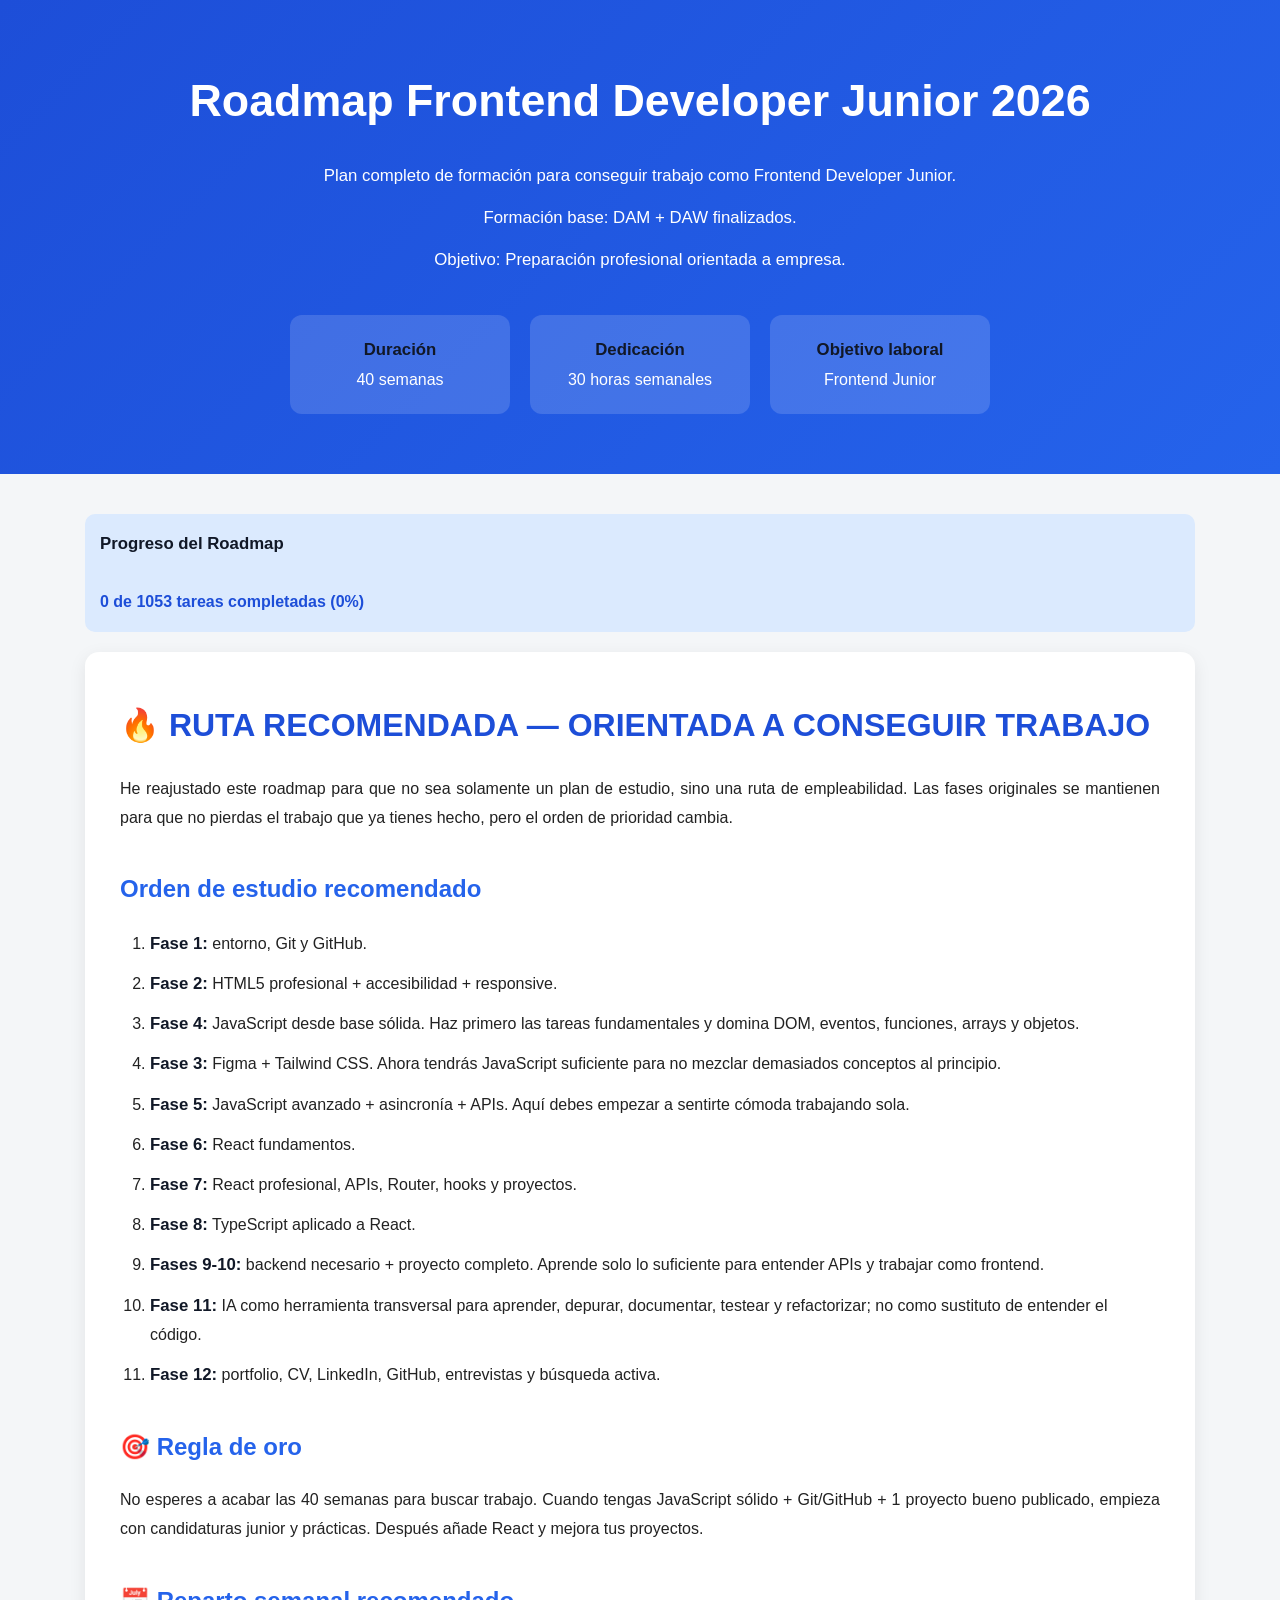
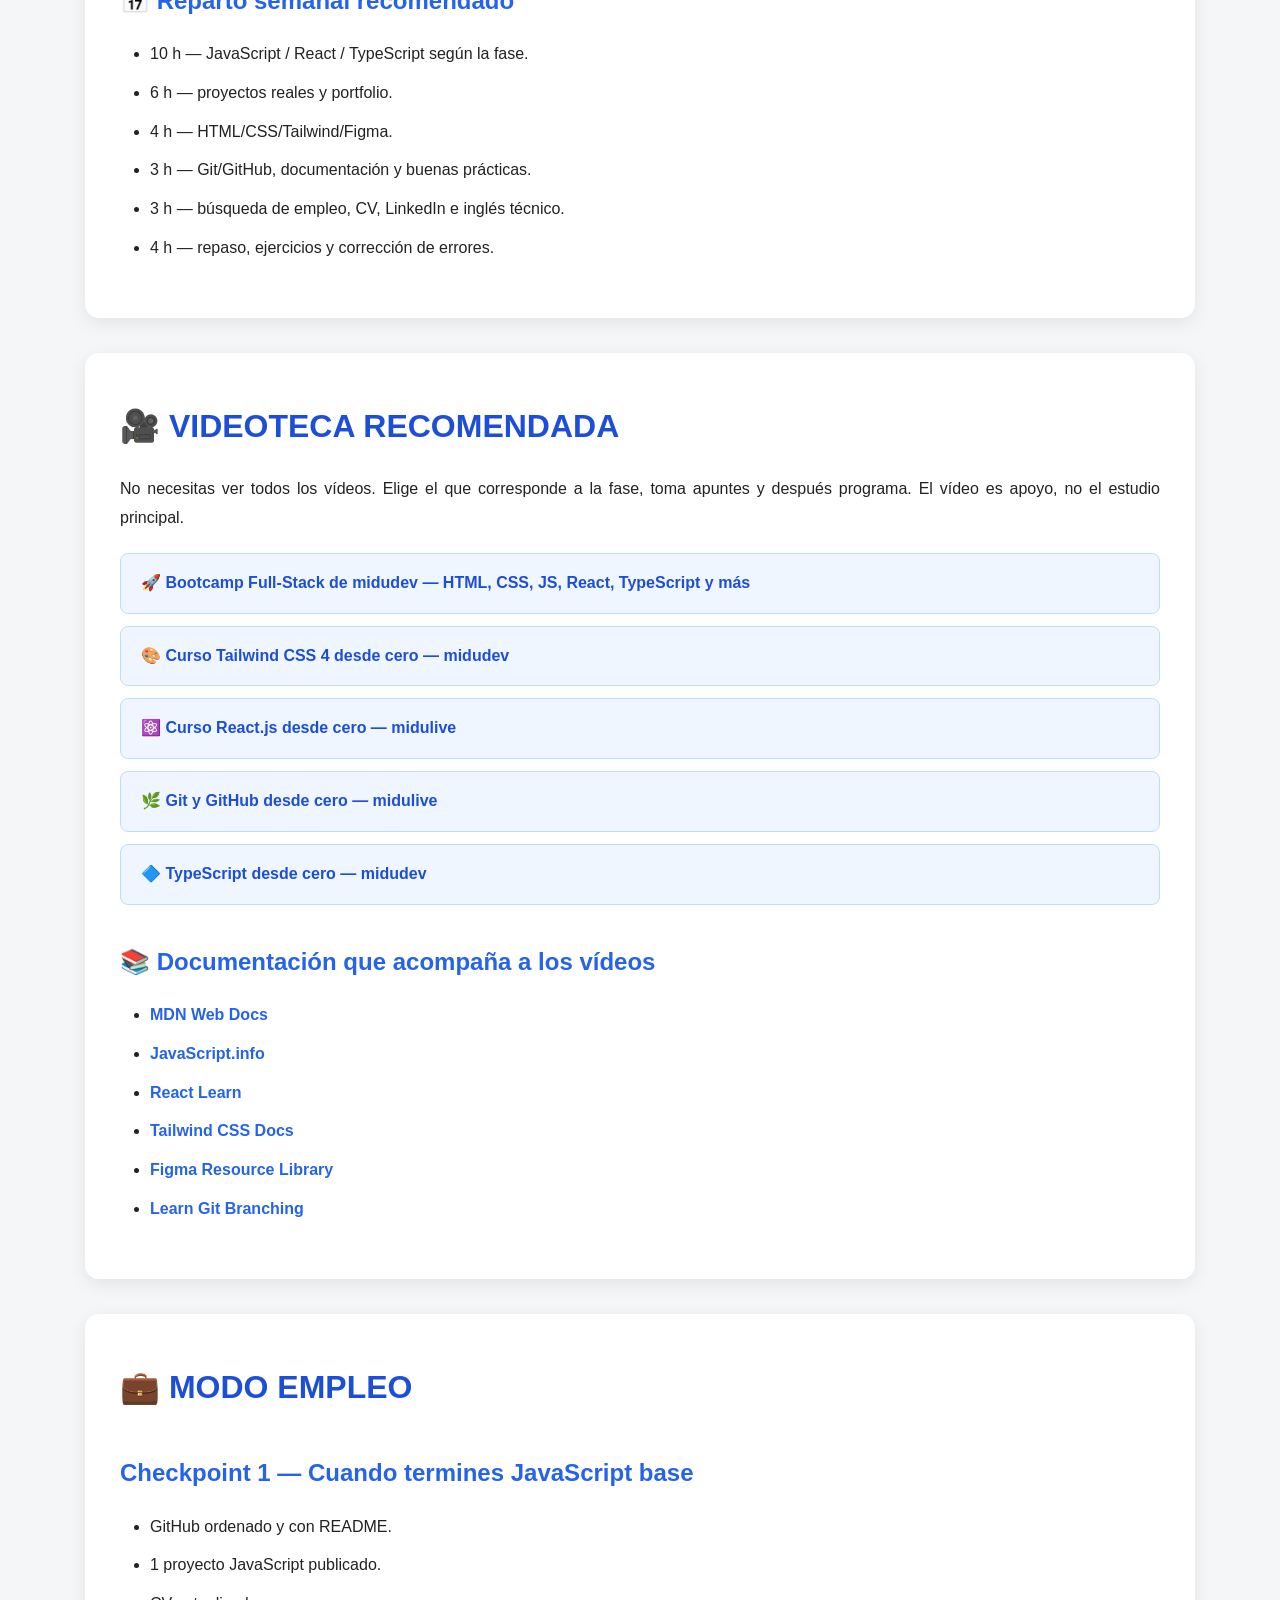
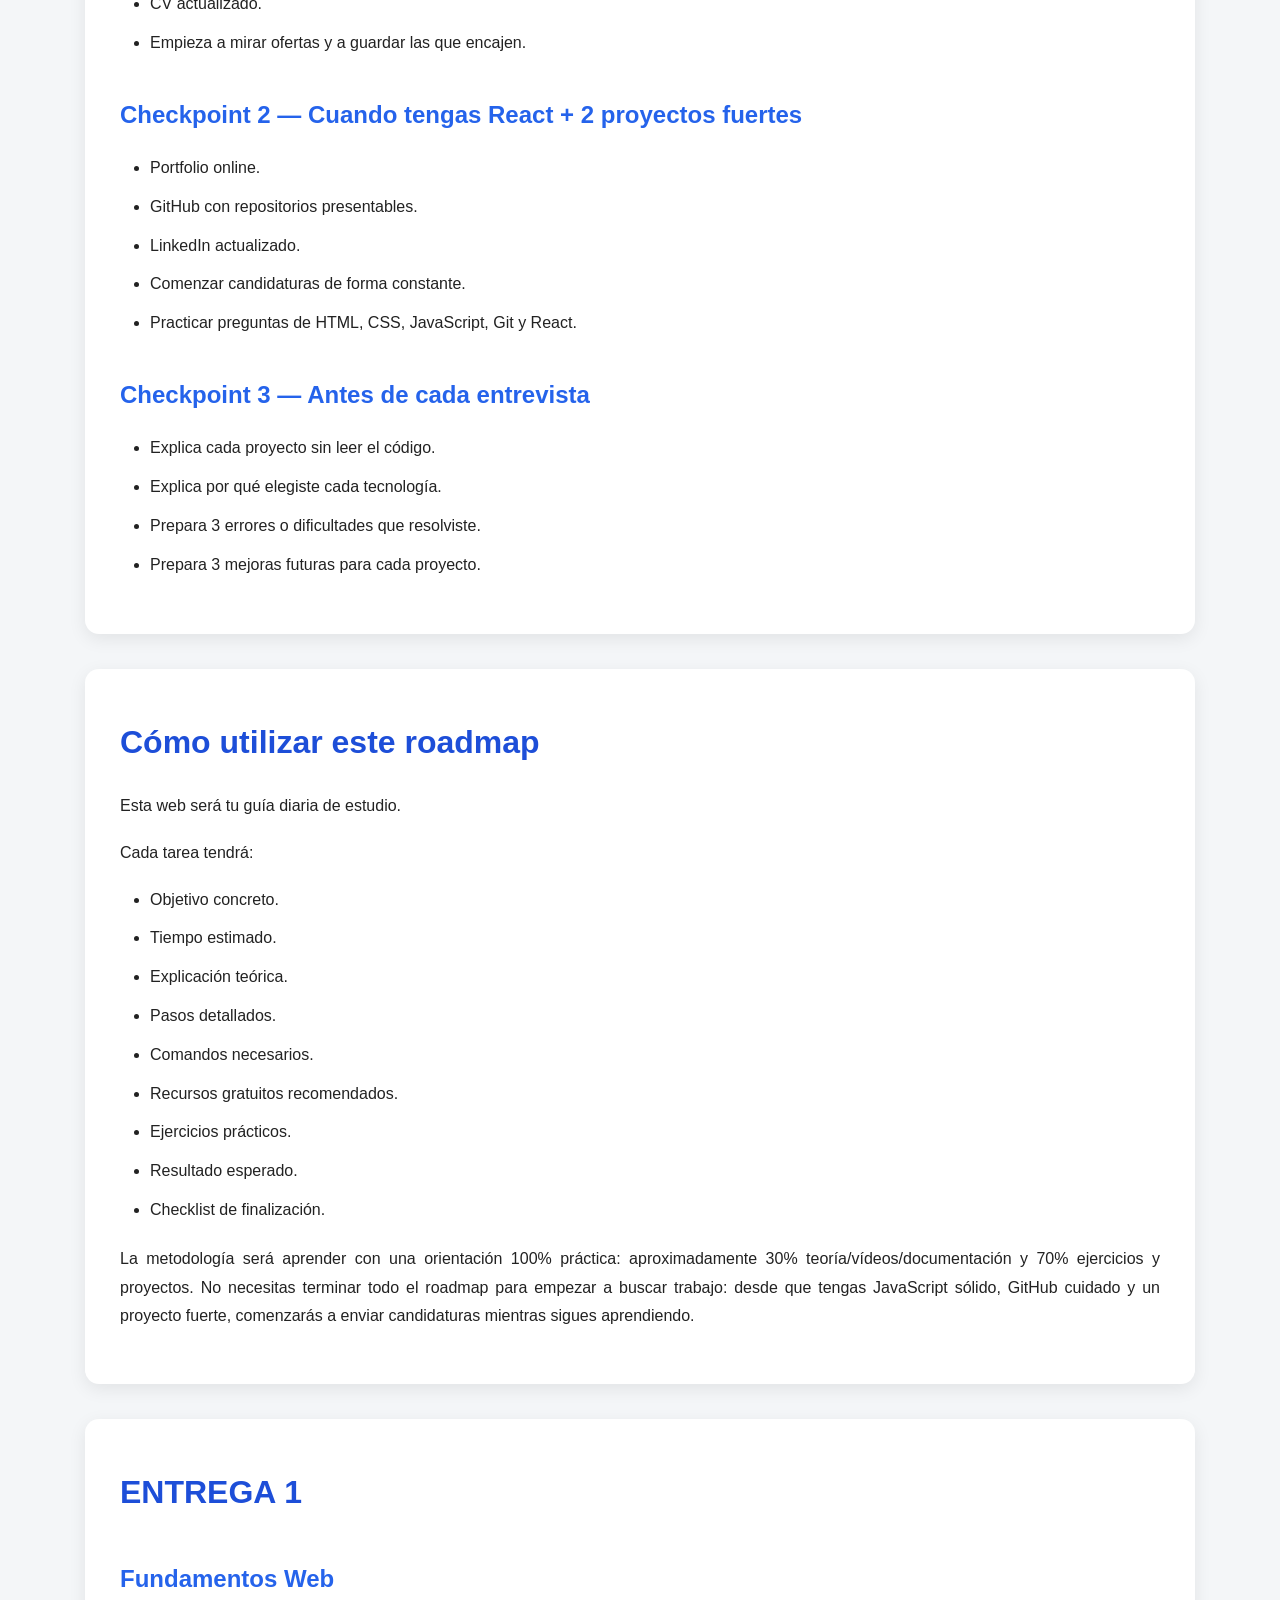
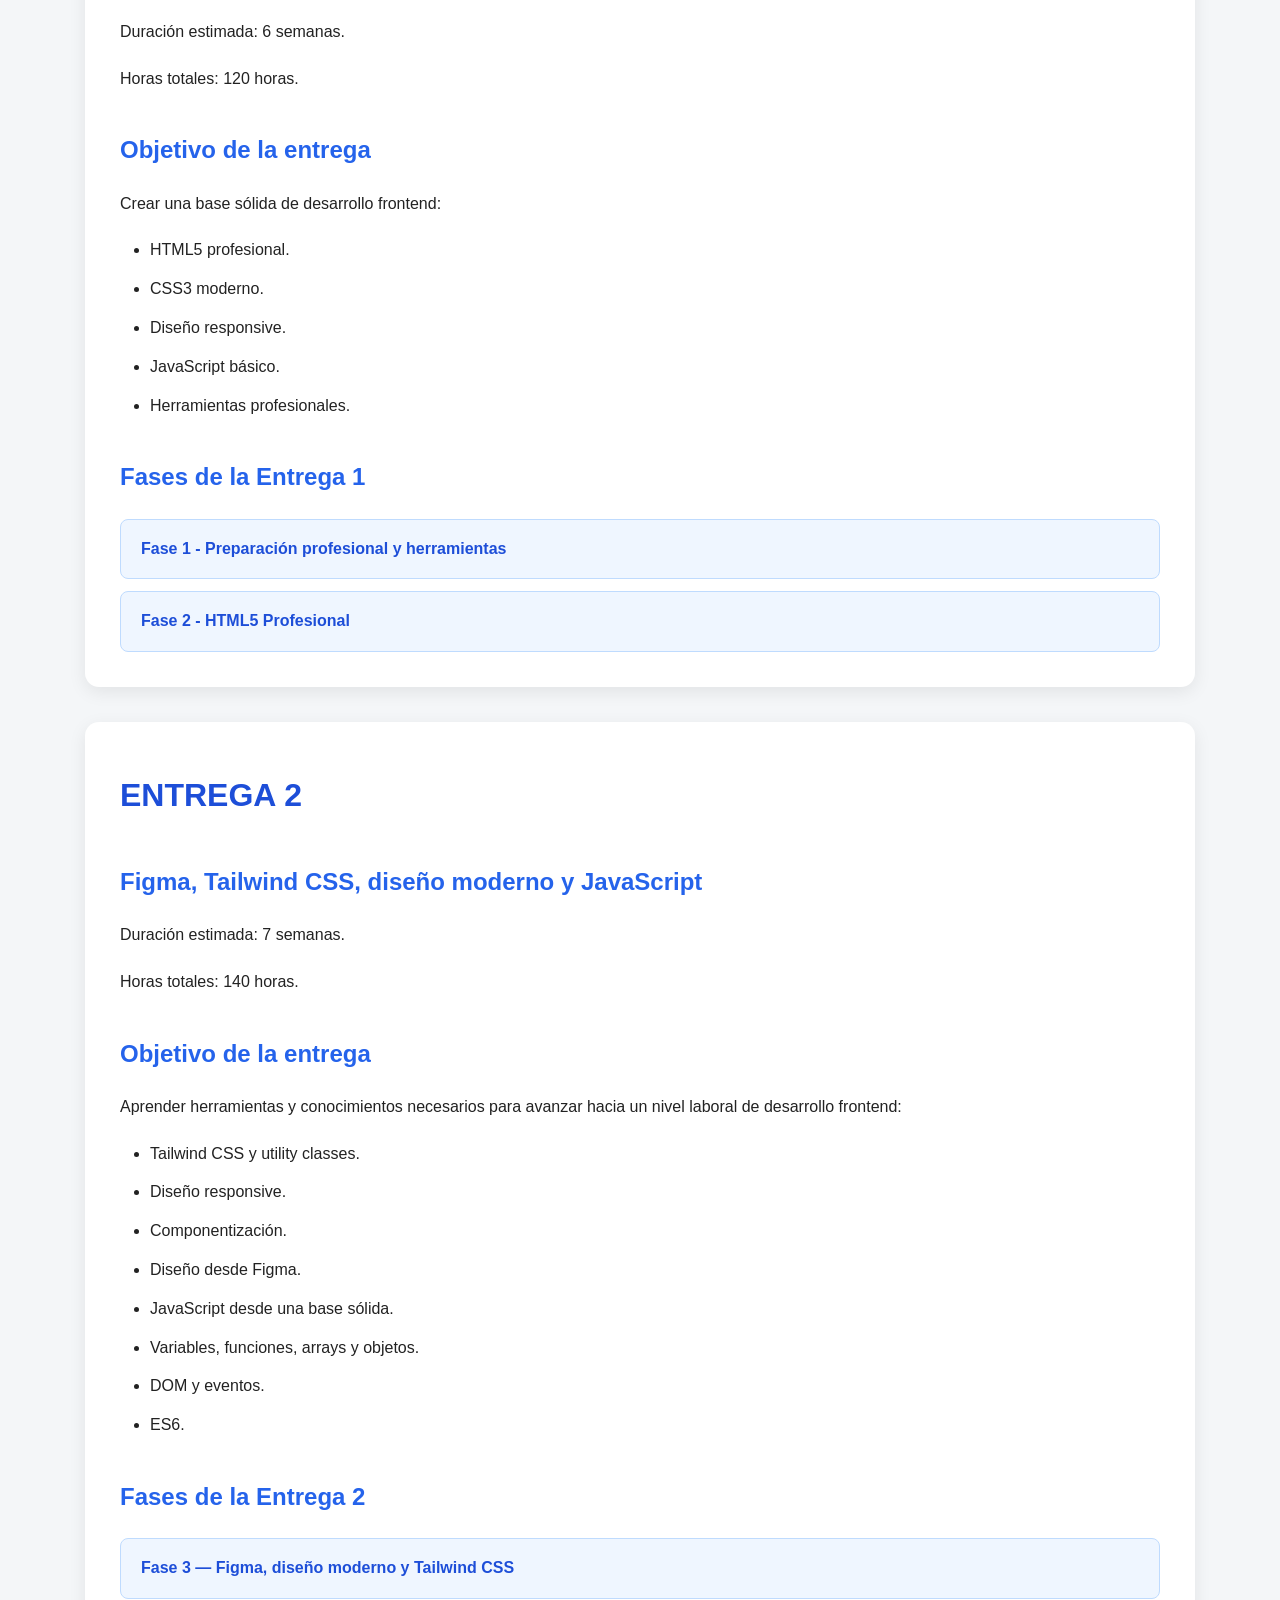
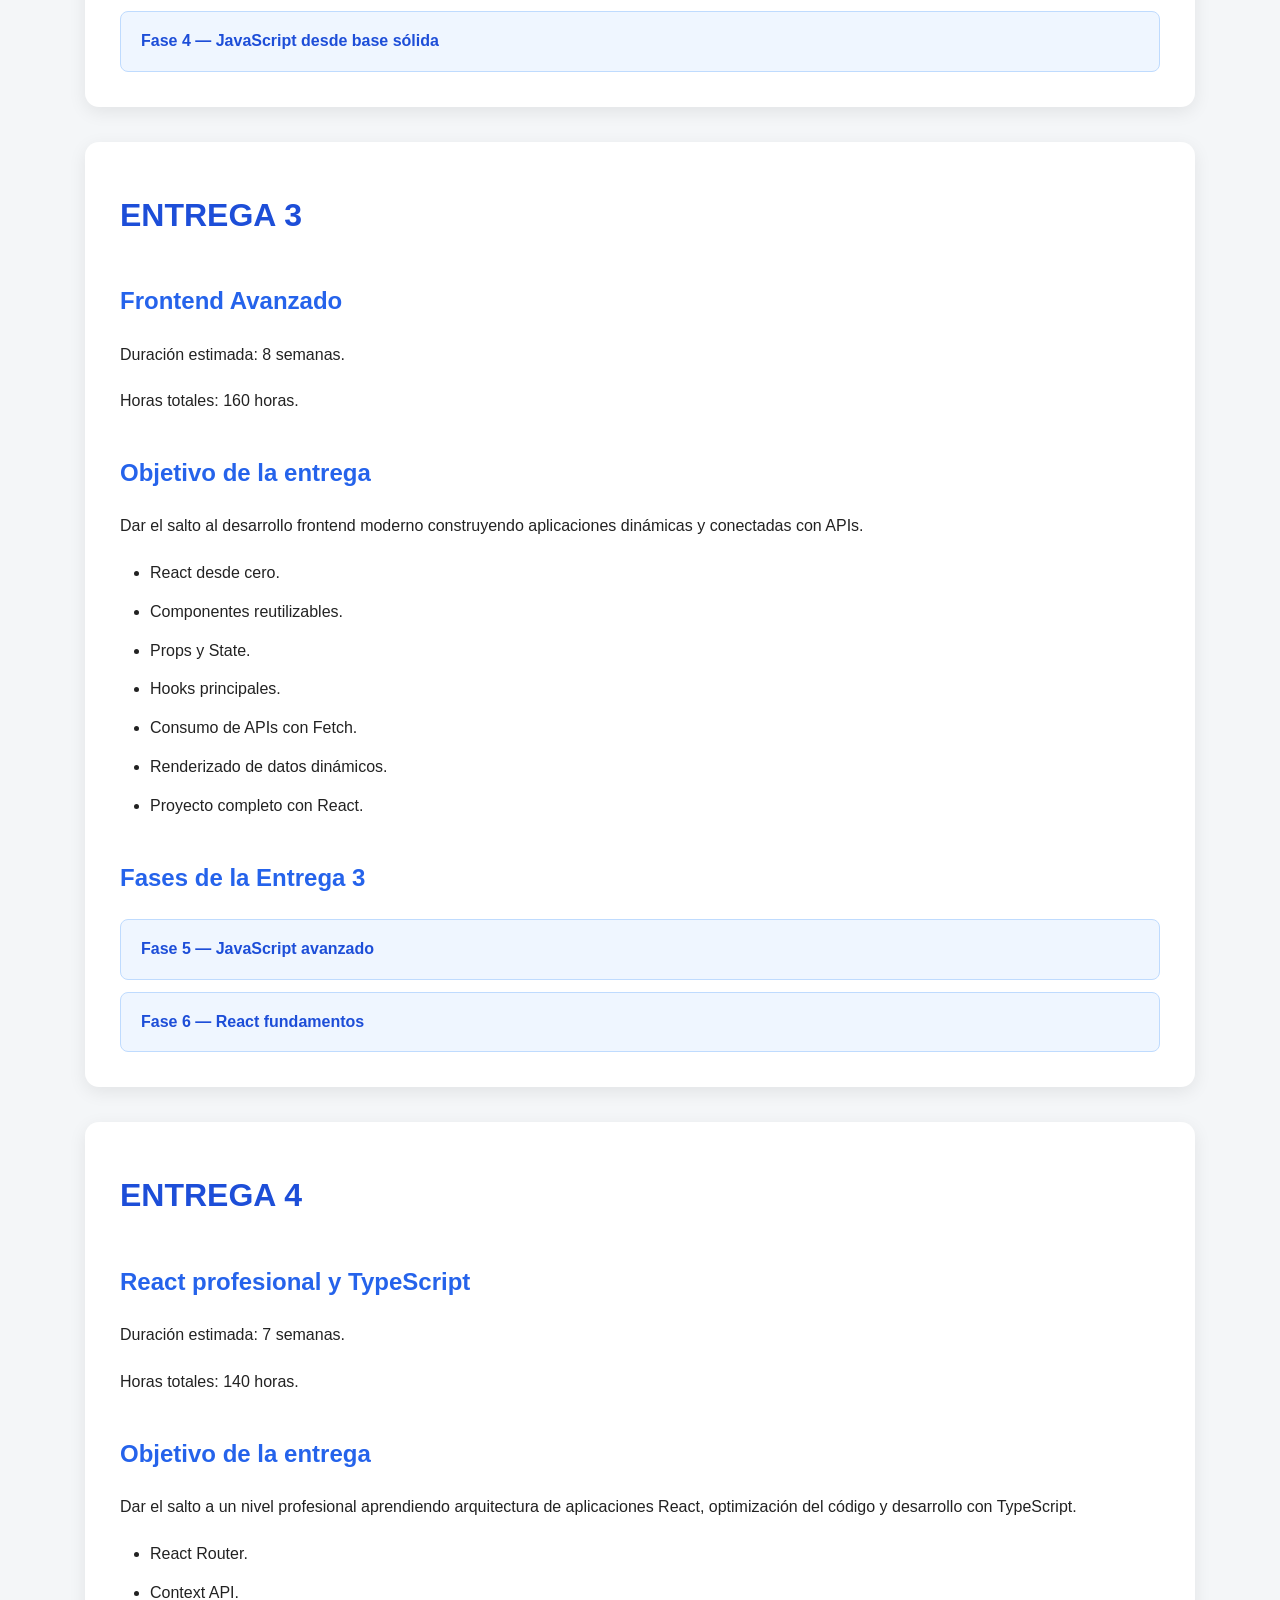
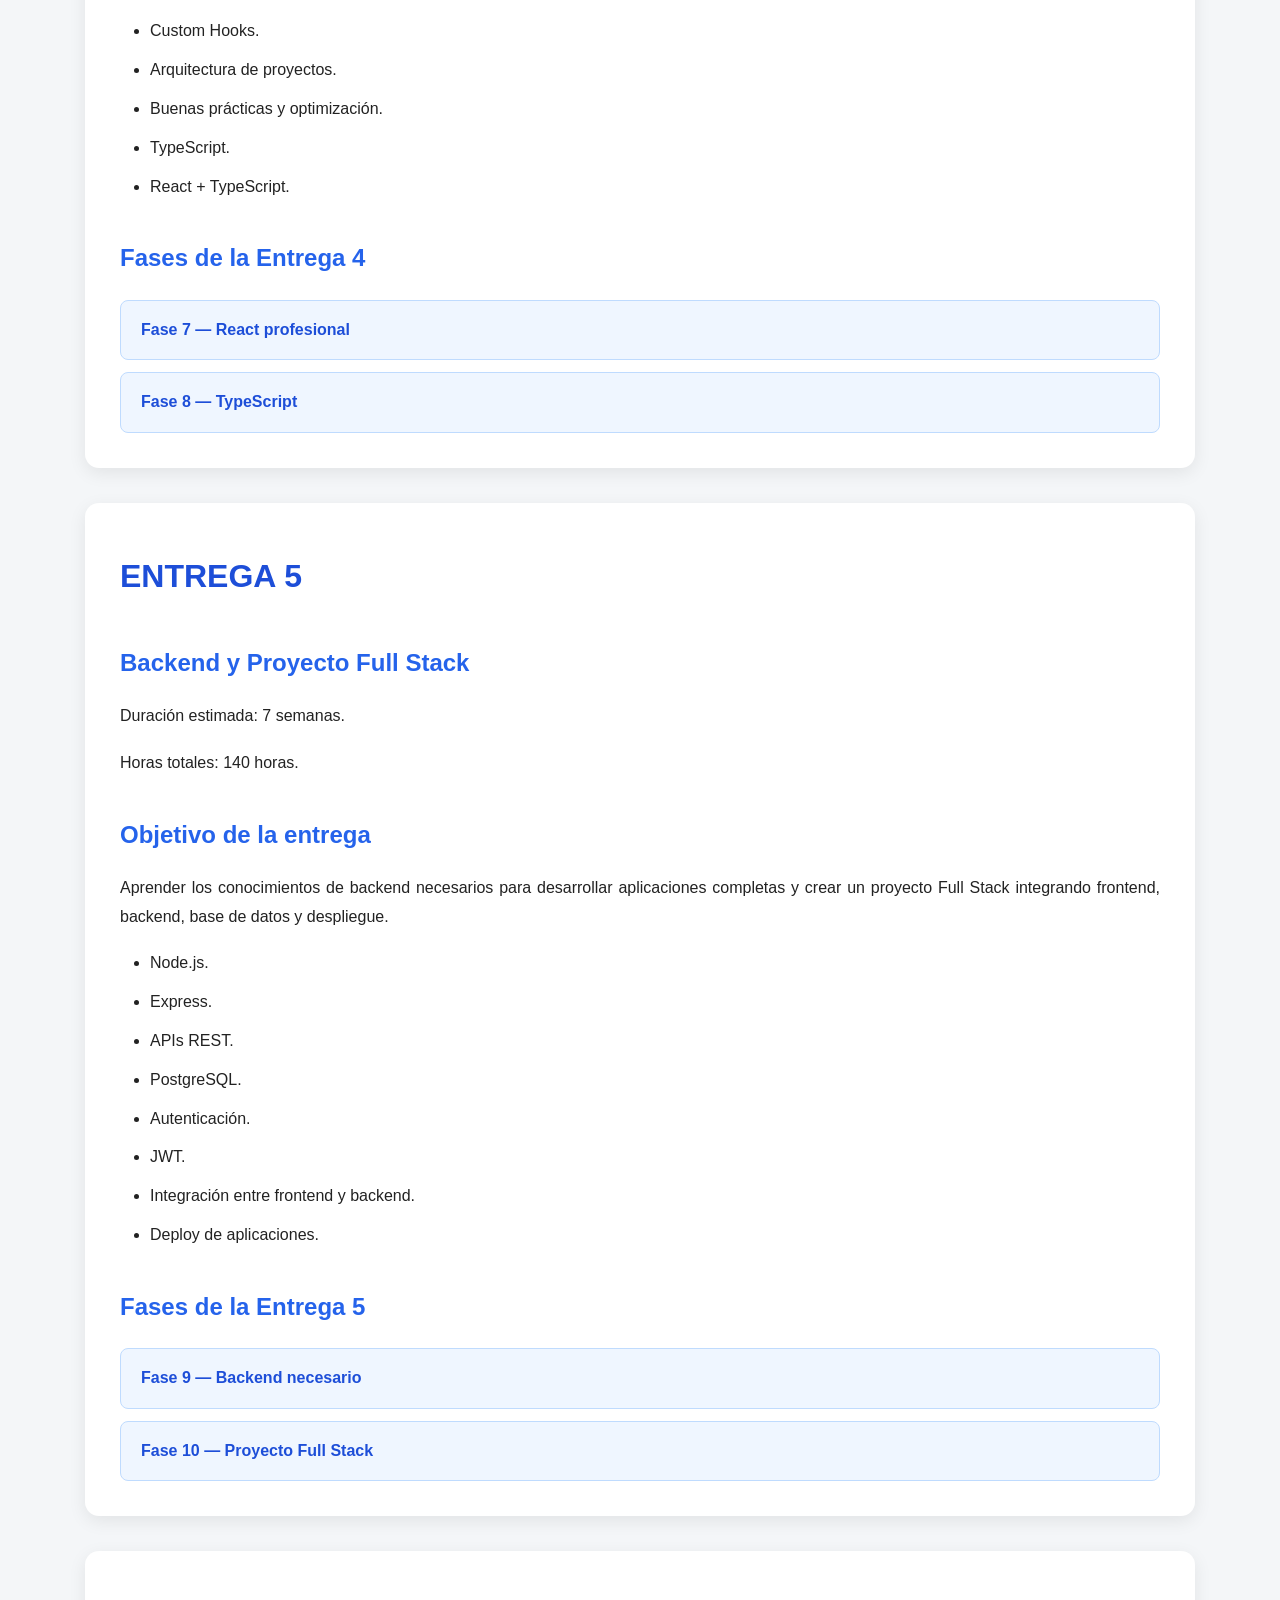
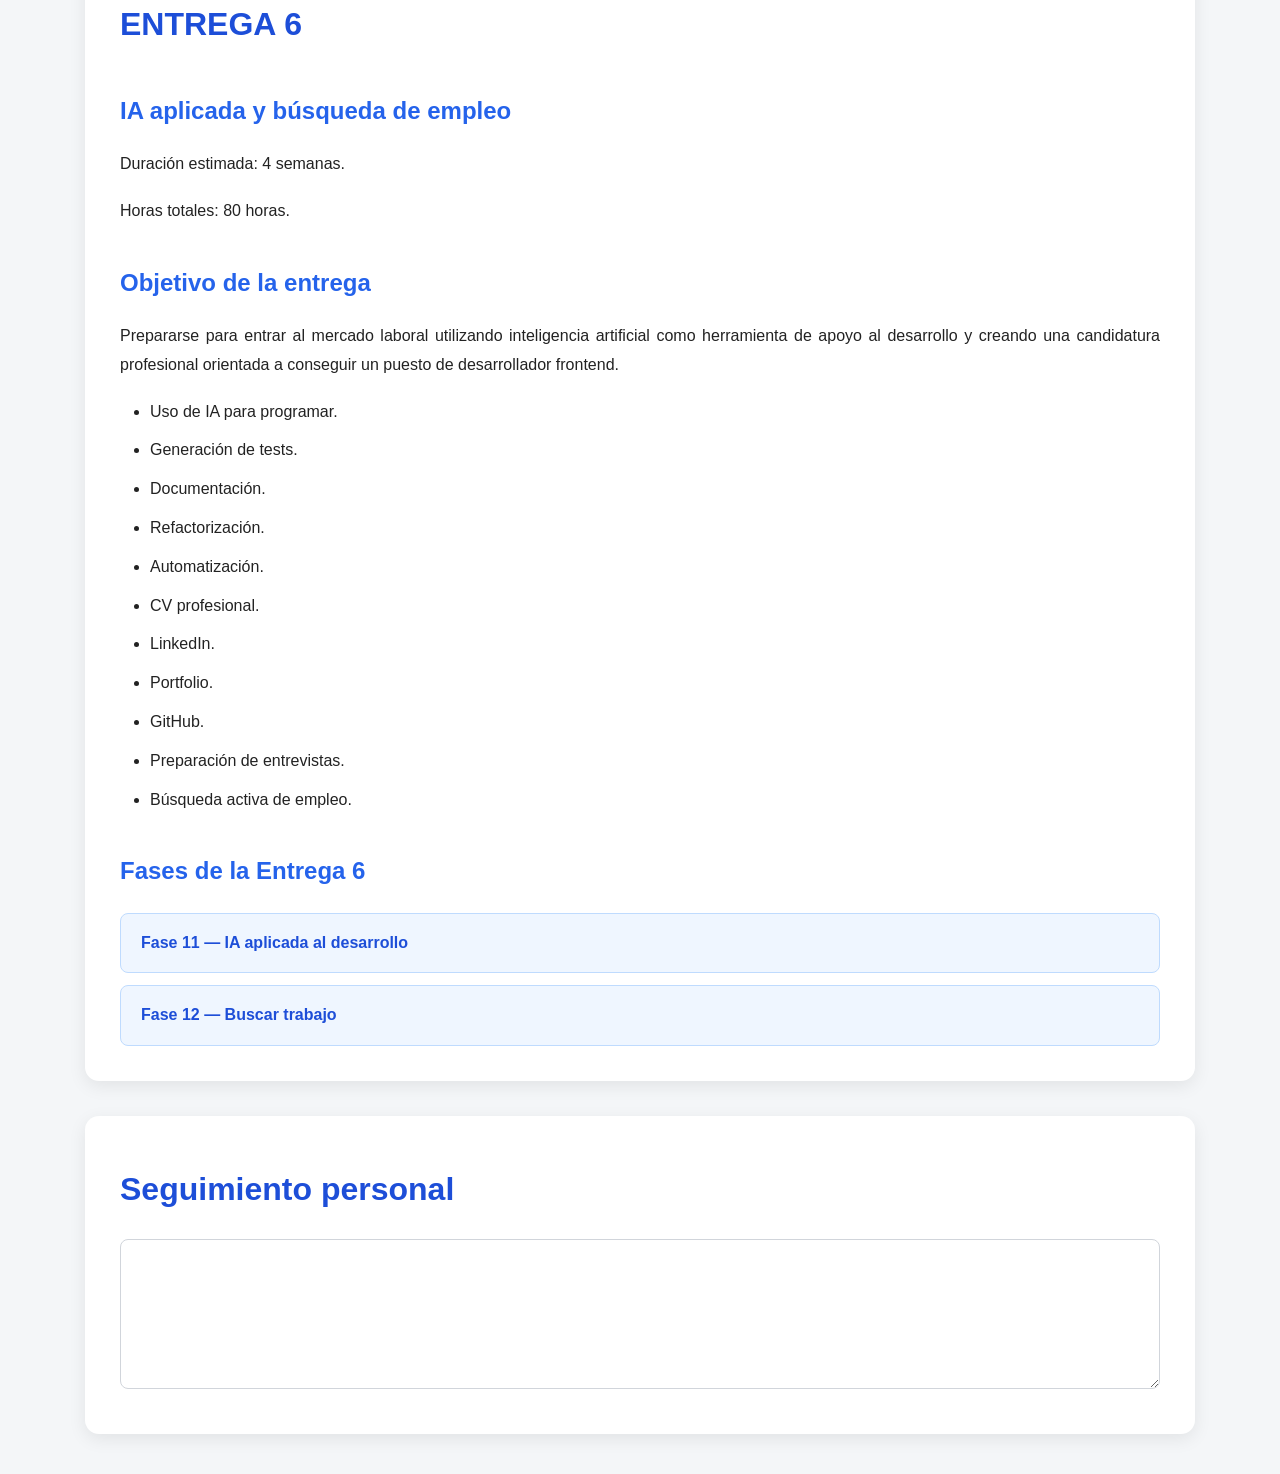
